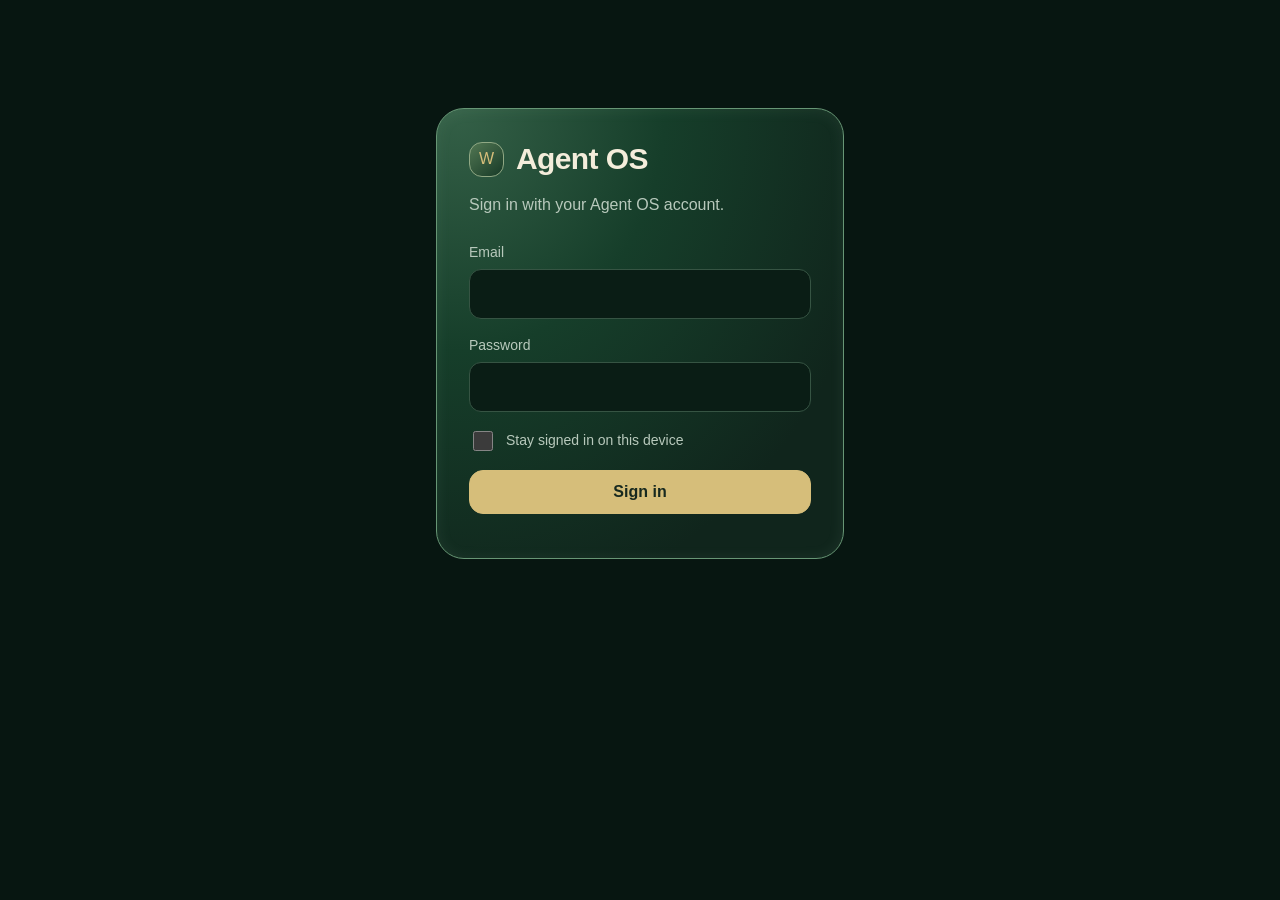
==== index.html @ cae7a278 "Publish approved iPhone layout and visible ChatGPT selection" ====
<!doctype html>
<html lang="en">
<head>
<meta charset="utf-8">
<meta name="viewport" content="width=device-width,initial-scale=1,viewport-fit=cover">
<meta name="theme-color" content="#071611">
<meta name="color-scheme" content="dark">
<meta name="referrer" content="no-referrer">
<meta http-equiv="Content-Security-Policy" content="default-src 'none'; script-src 'self' 'unsafe-inline'; style-src 'unsafe-inline'; img-src 'self' data:; connect-src https://fchitebejupdcpdartrk.supabase.co wss://fchitebejupdcpdartrk.supabase.co; manifest-src 'self'; worker-src 'self'; base-uri 'none'; form-action 'none';">
<meta name="apple-mobile-web-app-capable" content="yes">
<meta name="apple-mobile-web-app-status-bar-style" content="black-translucent">
<meta name="apple-mobile-web-app-title" content="Agent OS">
<link rel="icon" type="image/png" href="icons/favicon.png">
<link rel="apple-touch-icon" href="icons/apple-touch-icon.png">
<link rel="manifest" href="manifest.webmanifest">
<title>Agent OS</title>
<style>
/* Forest Studio (docs/design in the agent-os repo). Base styles come from the approved prototype. */

:root{--bg:#071611;--surface:#10251c;--raised:#173326;--text:#f4eddb;--muted:#b8c9bc;--accent:#d6be7a;--line:#365443;--cream:#f4eddb;--ink:#17291f;--radius:28px;font:16px/1.5 -apple-system,BlinkMacSystemFont,'Segoe UI',sans-serif;color-scheme:dark}*{box-sizing:border-box}body{margin:0;background:var(--bg);color:var(--text)}button,input,textarea,select{font:inherit}button,a{touch-action:manipulation}button{cursor:pointer;color:inherit;background:transparent;border:1px solid var(--line);border-radius:14px;min-height:44px;padding:9px 15px;display:inline-flex;align-items:center;justify-content:center;gap:8px}button:hover{background:#244335}button:disabled{opacity:.55;cursor:default}button:focus-visible,a:focus-visible,input:focus-visible,textarea:focus-visible,select:focus-visible{outline:3px solid var(--accent);outline-offset:3px}input,textarea,select{color:inherit;background:#0a1d15;border:1px solid var(--line);border-radius:12px;padding:12px;min-height:44px;width:100%}textarea{resize:vertical}h1,h2,h3,p{margin:0}h1{font-size:30px;line-height:1.2;letter-spacing:-.6px}h2{font-size:20px;line-height:1.3;letter-spacing:-.2px}h3{font-size:16px}small,.small{font-size:13px}p{line-height:1.55}.muted{color:var(--muted)}.label{font-size:12px;text-transform:uppercase;letter-spacing:1.2px;color:var(--muted)}.icon{width:20px;height:20px;fill:none;stroke:currentColor;stroke-width:1.7;stroke-linecap:round;stroke-linejoin:round;flex:none}.primary{background:var(--accent);color:var(--ink);border-color:var(--accent);font-weight:600}.primary:hover{background:#e3ce98}.secondary{background:#153426}.ghost{border-color:transparent}.circle{border-radius:50%;width:44px;padding:0;flex:none}.row{display:flex;align-items:center;gap:12px}.between{justify-content:space-between}.wrap{flex-wrap:wrap}.stack{display:grid;gap:16px}.badge{display:inline-flex;align-items:center;gap:6px;font-size:12px;border:1px solid var(--line);border-radius:99px;padding:3px 9px;white-space:nowrap}.badge.attention{color:#f2cd85}.dot{width:7px;height:7px;border-radius:50%;background:var(--accent)}.app{display:grid;grid-template-columns:210px 1fr;min-height:100vh}.sidebar{position:sticky;top:0;height:100vh;border-right:1px solid var(--line);padding:28px 20px;display:flex;flex-direction:column;gap:32px}.brand{font-size:20px;font-weight:650}.brand-mark{background:linear-gradient(140deg,#527753,#173a27);border:1px solid #90a884;border-radius:13px;width:35px;height:35px;display:grid;place-items:center;color:var(--accent)}.nav{display:grid;gap:5px}.nav a{display:flex;gap:12px;align-items:center;min-height:46px;border-radius:14px;padding:10px 14px;color:var(--muted);text-decoration:none;font-size:14px}.nav a:hover,.nav a.active{background:#244335;color:var(--text)}.sidebar-foot{margin-top:auto}.avatar{width:36px;height:36px;border-radius:50%;display:grid;place-items:center;background:#244335}.workspace{min-width:0;padding:24px 32px 40px;max-width:1600px;width:100%;margin:auto}.topbar{display:flex;align-items:center;justify-content:space-between;gap:16px;margin-bottom:24px}.search-button{justify-content:flex-start;max-width:380px;width:100%;color:var(--muted);font-size:14px}.top-actions{display:flex;gap:8px}.preview{border-radius:12px;background:#162c20;border:1px solid var(--line);padding:10px 14px;display:flex;align-items:center;justify-content:space-between;gap:12px;font-size:13px;margin-bottom:24px}.page-heading{margin-bottom:24px;display:flex;justify-content:space-between;align-items:flex-start;gap:16px}.home-grid{display:grid;grid-template-columns:minmax(0,1.6fr) minmax(310px,1fr);gap:24px}.panel{background:var(--surface);border:1px solid var(--line);border-radius:var(--radius);padding:24px;min-width:0}.elliot{background:radial-gradient(ellipse at 5% 0%,#346047 0%,#163e2a 38%,#10251c 80%);border-color:#679675;box-shadow:inset 0 1px 15px #a7d8b517}.orb{width:44px;height:44px;border-radius:50%;background:radial-gradient(circle at 32% 22%,#c3d4a6,#47735a 28%,#132b21 66%);border:1px solid #a7be8a;box-shadow:0 0 16px #98c7a124;display:grid;place-items:center;flex:none}.orb:after{content:'';background:var(--accent);width:6px;height:6px;border-radius:50%}.conversation{height:320px;overflow:auto;display:flex;flex-direction:column;gap:16px;padding:24px 0;scrollbar-width:thin;overscroll-behavior:contain}.message{max-width:92%;padding:14px 16px;background:#0e261b;border:1px solid #365443;border-radius:18px;white-space:pre-wrap;overflow-wrap:anywhere;font-size:15px}.message.user{align-self:flex-end;background:#274735}.message-footer{display:flex;flex-wrap:wrap;gap:6px;margin-top:10px}.source{min-height:30px;padding:4px 8px;font-size:12px;border-radius:8px}.composer{border:1px solid #66866c;border-radius:21px;background:#0c2018;padding:12px;display:grid;gap:10px}.composer textarea{background:transparent;border:0;padding:2px 0;min-height:50px;max-height:160px;font-size:16px}.composer-controls{display:flex;justify-content:space-between;align-items:center;gap:8px}.composer-controls .row{gap:6px}.chip{min-height:34px;font-size:12px;padding:4px 8px;border-radius:99px}.thread-select{width:auto;max-width:180px;padding:6px 9px;min-height:36px;font-size:13px}.cream{background:var(--cream);color:var(--ink);border-color:#e5d7b7}.cream .muted,.cream .label{color:#465848}.cream button{border-color:#b6bea6}.cream button:hover{background:#e5e6d4}.cream .primary{color:var(--cream);background:#173c29;border-color:#173c29}.cream .primary:hover{background:#245339}.cream .badge{border-color:#b6bea6}.approval-item{padding-top:18px;margin-top:16px;border-top:1px solid #cbd0bb}.scope{display:grid;grid-template-columns:80px 1fr;gap:7px;font-size:13px;margin:12px 0 16px}.briefing{padding:18px 0}.briefing p{margin-top:8px}.open-list{margin-top:16px}.list-row{padding:16px 0;border-bottom:1px solid var(--line);display:flex;align-items:center;justify-content:space-between;gap:12px}.list-row:last-child{border-bottom:0}.list-row p{font-size:13px;color:var(--muted);margin-top:4px}.widget-head{display:flex;justify-content:space-between;align-items:center;gap:12px}.widget-actions{display:flex;gap:4px}.widget-actions button{min-height:32px;width:32px;padding:0;font-size:18px}.widget{margin-bottom:20px}.progress{height:8px;border-radius:8px;background:#254636;overflow:hidden;margin:12px 0}.progress span{display:block;background:#99c4a0;height:100%;width:30%}.task-grid{display:grid;gap:16px}.task{padding:20px;border:1px solid var(--line);border-radius:20px;background:var(--surface)}.timeline{display:flex;gap:8px;margin:16px 0;flex-wrap:wrap}.stage{font-size:12px;border:1px solid var(--line);padding:5px 9px;border-radius:99px;color:var(--muted)}.stage.done{background:#30513b;color:var(--text)}.stage.current{border-color:var(--accent);color:var(--accent)}.tabs{display:flex;gap:8px;margin:16px 0;flex-wrap:wrap}.tabs button.active{background:#30513b}.note-grid{display:grid;grid-template-columns:repeat(auto-fit,minmax(250px,1fr));gap:16px}.note{padding:20px;background:var(--surface);border:1px solid var(--line);border-radius:18px}.note p{margin:12px 0}.mobile-nav{display:none}.toast{position:fixed;bottom:26px;left:50%;transform:translateX(-50%);z-index:50;background:var(--cream);color:var(--ink);border:1px solid #d0bf93;border-radius:15px;padding:14px 20px;max-width:min(90vw,650px);box-shadow:0 10px 30px #0005;font-size:14px}dialog{border:1px solid var(--line);border-radius:24px;background:var(--surface);color:var(--text);width:min(680px,calc(100vw - 32px));max-height:85dvh;padding:24px;overscroll-behavior:contain}dialog::backdrop{background:#020c08b5;backdrop-filter:blur(5px)}dialog h2{margin-bottom:16px}dialog p{margin:12px 0}dialog pre{white-space:pre-wrap;overflow-wrap:anywhere;background:#0a1d15;padding:16px;border-radius:12px;font:14px/1.6 inherit}dialog .dialog-top{display:flex;align-items:center;justify-content:space-between;gap:12px}dialog .dialog-top h2{margin:0}.dialog-content{margin-top:20px}.dialog-content label{display:grid;gap:8px;margin-bottom:16px}.dialog-content label.check{display:flex;align-items:center}.check input{width:20px;min-height:20px;accent-color:var(--accent)}.section-intro{max-width:700px;margin-bottom:24px}.empty{padding:20px 0;color:var(--muted)}.focus-mode .sidebar,.focus-mode .topbar,.focus-mode .preview,.focus-mode .support-column,.focus-mode .project-widget,.focus-mode .briefing-widget{display:none}.focus-mode .app{grid-template-columns:1fr}.focus-mode .home-grid{grid-template-columns:1fr}.focus-mode .workspace{max-width:1000px}.focus-mode .conversation{height:55dvh}.flat .elliot{background:var(--surface);box-shadow:none}.flat .orb,.flat .brand-mark{background:#294633;box-shadow:none}.flat dialog::backdrop{backdrop-filter:none}.sr-only{position:absolute;width:1px;height:1px;padding:0;margin:-1px;overflow:hidden;clip:rect(0,0,0,0);white-space:nowrap;border:0}[hidden]{display:none!important}.notice{padding:12px 16px;border:1px solid #86733e;border-radius:14px;color:#ecd497;background:#332b14;margin-bottom:20px}.dragging{opacity:.5}.micro{font-size:12px;color:var(--muted);margin-top:10px}kbd{font-size:12px;border:1px solid var(--line);border-radius:5px;padding:2px 5px}.inline-link{color:var(--accent)}
@media(min-width:1000px){.panel{transition:border-color .15s}.panel:hover{border-color:#63836b}}@media(max-width:1050px){.app{grid-template-columns:175px 1fr}.workspace{padding:24px}.home-grid{grid-template-columns:1fr}.support-column{display:grid;grid-template-columns:1fr 1fr;gap:20px}.support-column .widget{margin:0}.support-column .approval-widget{grid-column:1/-1}.conversation{height:300px}}@media(max-width:700px){.app{display:block}.sidebar{display:none}.workspace{padding:18px 16px calc(104px + env(safe-area-inset-bottom))}.topbar{margin-bottom:16px}.top-actions .pause-label{display:none}.preview{font-size:12px;align-items:flex-start}.preview button{min-height:32px;padding:3px 8px;white-space:nowrap;font-size:12px}.page-heading{margin-bottom:18px}h1{font-size:25px}.page-heading .muted{font-size:13px}.panel{padding:18px;border-radius:24px}.home-grid{gap:16px}.support-column{display:block}.support-column .widget{margin-bottom:16px}.conversation{height:270px}.message{font-size:14px}.mobile-nav{position:fixed;z-index:20;bottom:0;left:0;right:0;background:#071611ed;backdrop-filter:blur(12px);display:flex;justify-content:space-around;border-top:1px solid var(--line);padding:8px 6px calc(8px + env(safe-area-inset-bottom))}.mobile-nav a{color:var(--muted);text-decoration:none;display:flex;flex-direction:column;align-items:center;justify-content:center;gap:3px;font-size:11px;min-height:48px;min-width:58px;border-radius:14px}.mobile-nav a.active{color:var(--accent);background:#203c2b}.toast{bottom:calc(88px + env(safe-area-inset-bottom))}.thread-select{max-width:125px}.focus-mode .mobile-nav{display:none}.focus-mode .workspace{padding-bottom:24px}.focus-mode .conversation{height:50dvh}.widget-head h2{font-size:18px}.topbar .search-button span{font-size:13px}.search-button kbd{display:none}}
@media(prefers-reduced-motion:reduce){*{scroll-behavior:auto!important;transition:none!important;animation:none!important}}

/* Additions for live data */
.signin{max-width:440px;margin:12vh auto 0;padding:0 16px}
.signin .panel{padding:32px}
.signin label{display:grid;gap:6px;margin-bottom:16px}.signin label span{color:var(--muted);font-size:14px}
.signin .check{display:flex;align-items:center;gap:10px;color:var(--muted);font-size:14px}.signin .check input{width:20px;min-height:20px;accent-color:var(--accent)}
.err{color:#f0b3a1}
.nav a .count,.mobile-nav a .count{margin-left:auto;background:var(--accent);color:var(--ink);border-radius:99px;font-size:11px;font-weight:700;padding:1px 7px;line-height:1.5}
.mobile-nav a{position:relative}.mobile-nav a .count{position:absolute;top:2px;right:8px;margin:0}
.badge.ok{color:#a9d8b2}.badge.danger{color:#f0b3a1}.badge.ok .dot{background:#9fd3a9}.badge.danger .dot{background:#e7a38f}
.timeline{list-style:none;padding:0}.stage.failed{border-color:#e7a38f;color:#f0b3a1}
.message.pending{border-style:dashed}.message.pending p{margin-top:4px;color:var(--muted)}.message.failed{border-color:#86523f}
.review-answer{max-width:none;margin-top:12px}
.trust{margin-top:12px;line-height:1.6}
.obs-link{color:inherit;text-decoration:underline;text-underline-offset:2px;overflow-wrap:anywhere}
.bot.inactive{opacity:.6}.bot .thread-select{flex:1 1 180px;min-width:0;max-width:100%}.note-suggestion pre{white-space:pre-wrap}
.state-returned{color:#a9d8b2}.state-blocked,.state-failed,.state-stale{color:#f0b3a1}.state-running{color:var(--accent)}
.stat{font-size:30px;font-weight:600;line-height:1.2;margin:8px 0 4px}
.note h2{font-size:18px}.note .list-row:first-of-type{padding-top:8px}
.control-grid{grid-template-columns:repeat(auto-fit,minmax(300px,1fr))}
.scope dd{margin:0;white-space:pre-wrap;overflow-wrap:anywhere}.scope dt{opacity:.8}
.cream .scope dt{color:#465848;opacity:1}.cream details summary{min-height:44px;display:flex;align-items:center;cursor:pointer;font-size:14px}
.approval-item:first-child{border-top:0;margin-top:8px;padding-top:4px}
.form-pair{gap:12px;align-items:flex-start}.form-pair label{flex:1 1 160px}
dialog h3{margin:20px 0 8px}dialog details{margin:8px 0}dialog form label{display:grid;gap:6px;margin-bottom:16px}dialog form label span{color:var(--muted);font-size:14px}
.notice.row{padding:8px 8px 8px 16px}
.composer .micro{margin-top:0}
.focus-mode .support-column{display:none}
.widget[draggable=true]{cursor:default}
dialog pre{font-family:inherit}
#pause-button,.brand{white-space:nowrap}
.note-grid{align-items:start}
.elliot{display:flex;flex-direction:column;align-self:start}
.elliot .conversation{height:max(320px,calc(100dvh - 400px))}
.focus-mode .elliot .conversation{height:calc(100dvh - 330px)}
.elliot-head>.row{min-width:0}.elliot-head{flex-wrap:nowrap;align-items:flex-start}
/* Home board */
@keyframes rise{from{opacity:0;transform:translateY(14px)}to{opacity:1;transform:none}}
@keyframes ringIn{from{stroke-dashoffset:var(--full)}}
@keyframes breathe{0%,100%{box-shadow:0 0 14px #98c7a130,0 0 0 0 #9fd3a944}50%{box-shadow:0 0 30px #98c7a160,0 0 0 10px #9fd3a900}}
@keyframes spin{to{transform:rotate(360deg)}}
@keyframes pulse{0%{box-shadow:0 0 0 0 currentColor}70%{box-shadow:0 0 0 7px transparent}100%{box-shadow:0 0 0 0 transparent}}
.enter .rise{animation:rise .55s cubic-bezier(.2,.8,.2,1) both;animation-delay:calc(min(var(--i,0),14) * 45ms)}
.enter .ring-fill{animation:ringIn 1.1s cubic-bezier(.2,.8,.2,1) both .15s}
.ring-fill{transition:stroke-dashoffset .6s}
.dot.pulse{color:#f2cd8566;animation:pulse 1.8s infinite}.badge.ok .dot.pulse{color:#9fd3a955}
.button-link{color:var(--accent);text-decoration:none;font-size:14px;display:inline-flex;align-items:center;min-height:44px}.button-link:hover{text-decoration:underline}
.hero{display:grid;grid-template-columns:1fr auto;gap:28px;align-items:center;padding:28px 32px;margin-bottom:20px;position:relative;overflow:hidden}
.hero:before{content:'';position:absolute;inset:-40% -10% auto auto;width:420px;height:420px;border-radius:50%;background:radial-gradient(circle,#d6be7a1c,transparent 65%);pointer-events:none}
.hero-main{display:grid;grid-template-columns:minmax(0,1fr);gap:14px;min-width:0}.hero-top{gap:16px}.hero h1{font-size:32px}
.hero-orb{width:58px;height:58px;position:relative}.hero-orb.live{animation:breathe 4s ease-in-out infinite}
.hero-orb.busy:before{content:'';position:absolute;inset:-6px;border-radius:50%;border:2px solid transparent;border-top-color:var(--accent);border-right-color:#d6be7a55;animation:spin 1.4s linear infinite}
.hero-orb.sleep{filter:saturate(.4) brightness(.8)}
.hero-line{font-size:18px;color:var(--text);max-width:640px}
.quick-ask{display:flex;flex-wrap:wrap;align-items:center;gap:8px;background:#0b1f17cc;border:1px solid #66866c;border-radius:20px;padding:6px 6px 6px 16px;max-width:720px;transition:border-color .2s,box-shadow .2s}
.quick-ask:focus-within{border-color:var(--accent);box-shadow:0 0 0 4px #d6be7a22}
.quick-ask>.icon{color:var(--muted)}.quick-ask input{border:0;background:transparent;min-width:0;flex:1 1 120px;padding:10px 4px;outline:none}
.quick-ask input:focus-visible{outline:none}.quick-ask .thread-select{max-width:130px;background:#10251c}
.model-choice{display:grid;gap:4px;min-width:0}.model-choice select{width:100%;max-width:none;min-height:44px}
.quick-ask .model-choice{flex:1 1 120px;max-width:160px}
.elliot-model{display:grid;grid-template-columns:minmax(0,1fr);gap:8px;margin:16px 0}
.elliot-model .model-choice{max-width:320px}.elliot-model p{margin:0}
.hero-links{gap:16px}.hero-links .micro{margin:0}
.hero-gauge{display:grid;justify-items:center;gap:6px;text-align:center}
.gauge-ring{position:relative;width:118px;height:118px}.gauge-text{position:absolute;inset:0;display:grid;place-content:center;line-height:1.1}
.gauge-text strong{font-size:30px;font-weight:650}.gauge-text span{font-size:12px;color:var(--muted)}
.tiles{display:grid;grid-template-columns:repeat(4,1fr);gap:14px;margin-bottom:24px}
.tile{position:relative;display:grid;grid-template-columns:auto 1fr;grid-template-rows:auto auto;column-gap:14px;justify-items:start;align-items:center;text-align:left;
 padding:16px 18px;border-radius:20px;background:var(--surface);min-height:84px;overflow:hidden;transition:transform .18s,border-color .18s,background .18s}
.tile:hover{transform:translateY(-2px);background:var(--surface);border-color:#63836b}.tile:active{transform:translateY(0) scale(.98)}
.tile-icon{grid-row:1/3;width:40px;height:40px;border-radius:12px;display:grid;place-items:center;background:#1b3a2b;color:var(--muted)}
.tile-num{font-size:28px;font-weight:650;line-height:1.1;font-variant-numeric:tabular-nums}.tile-label{font-size:13px;color:var(--muted)}
.tile.hot{border-color:#8a7440;background:linear-gradient(135deg,#2c2a16,#10251c 70%)}.tile.hot .tile-icon{background:var(--accent);color:var(--ink)}
.glow{--mx:50%;--my:-200px}
.glow:after{content:'';position:absolute;inset:0;border-radius:inherit;pointer-events:none;opacity:0;transition:opacity .25s;
 background:radial-gradient(260px circle at var(--mx) var(--my),#d6be7a17,transparent 70%)}
.glow:hover:after{opacity:1}
.board{display:grid;gap:20px;align-content:start;min-width:0}
.board-head{margin-top:4px}.board-head h2{font-size:22px}
.filter-bar{display:flex;gap:6px;flex-wrap:wrap}
.chip.filter{gap:8px;padding:4px 12px;min-height:36px;font-size:13px;color:var(--muted)}
.chip.filter.active{background:var(--accent);color:var(--ink);border-color:var(--accent);font-weight:600}
.chip-count{font-size:11px;background:#ffffff14;border-radius:99px;padding:0 7px}.chip.filter.active .chip-count{background:#17291f22}
.project-grid{display:grid;grid-template-columns:repeat(auto-fill,minmax(300px,1fr));gap:16px;align-items:start}
.project-card{position:relative;padding:20px;border-radius:22px;background:linear-gradient(180deg,color-mix(in srgb,var(--hue) 9%,var(--surface)),var(--surface) 120px);
 border:1px solid var(--line);border-top:3px solid var(--hue);transition:transform .18s,border-color .18s,box-shadow .18s;display:grid;gap:14px}
.project-card:hover{box-shadow:0 14px 34px #0006;border-color:color-mix(in srgb,var(--hue) 45%,var(--line));border-top-color:var(--hue)}
.pc-head{display:flex;align-items:center;gap:14px}.pc-title{flex:1;min-width:0}.pc-title h2{font-size:19px}.pc-title p{margin-top:2px}
.pc-ring{position:relative;width:52px;height:52px;flex:none}.pc-pct{position:absolute;inset:0;display:grid;place-items:center;font-size:12px;font-weight:600}
.lane-bar{display:flex;gap:3px;height:8px;border-radius:8px;overflow:hidden}.lane-bar.empty-bar{background:#254636}
.seg{min-width:8px;border-radius:3px}
.lane-needs{--lane:#e7c46f}.lane-review{--lane:#f4eddb}.lane-running{--lane:#9fd3a9}.lane-bot{--lane:#8fb4e3}.lane-queued{--lane:#4f6f5c}
.seg{background:var(--lane)}.seg.lane-running{animation:pulse 1.8s infinite;color:#9fd3a955}
.board-list{display:grid;gap:4px}
.board-row{display:flex;align-items:flex-start;gap:12px;justify-content:flex-start;text-align:left;border:1px solid transparent;border-radius:14px;padding:9px 10px;width:100%;min-height:52px}
.board-row:hover{background:#ffffff08;border-color:var(--line)}
.lane-dot{width:9px;height:9px;border-radius:50%;background:var(--lane);margin-top:7px;flex:none}
.board-row.lane-running .lane-dot{animation:pulse 1.8s infinite;color:#9fd3a955}
.board-text{display:grid;min-width:0}.board-title{font-size:14px;overflow:hidden;text-overflow:ellipsis;white-space:nowrap}
.board-meta{font-size:12px;color:var(--muted);overflow:hidden;text-overflow:ellipsis;white-space:nowrap}
.pc-foot{display:flex;justify-content:space-between;align-items:center;gap:8px;flex-wrap:wrap}.pc-foot .row{gap:2px}
.small-btn{min-height:36px;padding:4px 10px;font-size:13px;border-radius:12px}.small-btn .icon{width:16px;height:16px}
.pc-empty{padding:4px 0}
.quiet{display:flex;flex-wrap:wrap;gap:8px;align-items:center}.quiet .chip{gap:8px;padding:4px 12px}
.hue-dot{width:8px;height:8px;border-radius:50%;background:var(--hue)}
.tag-chip{display:inline-flex;align-items:center;gap:6px;padding:2px 10px;border-radius:99px;border:1px solid #ffffff1f;background:#ffffff0a;color:inherit;font:inherit;font-size:12px;min-height:24px}
button.tag-chip{cursor:pointer}.msg-tag{margin-bottom:6px}
.thread-filters{display:flex;gap:6px;overflow-x:auto;padding:2px 0 10px;scrollbar-width:none}.thread-filters .chip{flex:none}
.tiles.big-actions{grid-template-columns:repeat(3,1fr)}.big-actions .tile{min-height:96px}.big-actions .tile-num{font-size:30px}
.scope.essentials{margin:10px 0}
.brain input[type=search]{width:100%;margin-bottom:12px}
.brain-tree{display:grid;gap:2px}.folder summary{display:flex;align-items:center;gap:10px;min-height:44px;cursor:pointer;list-style:none}
.folder summary::-webkit-details-marker{display:none}.folder-name{flex:1;font-weight:600}.folder-body{padding-left:18px;border-left:1px solid #ffffff14;margin-left:9px}
.note-link{display:flex;align-items:center;gap:10px;min-height:44px;color:inherit;text-decoration:none;overflow-wrap:anywhere}.note-link:hover{color:var(--accent)}
.lineup{padding:20px 22px}
.lineup-row{display:flex;gap:6px;overflow-x:auto;padding:14px 2px 4px;scrollbar-width:thin;scroll-snap-type:x proximity}
.lineup-bot{flex-direction:column;border:0;border-radius:16px;padding:8px 6px;min-width:84px;max-width:84px;gap:6px;scroll-snap-align:start;transition:transform .18s,background .18s}
.lineup-bot:hover{transform:translateY(-3px);background:#ffffff0a}
.lineup-name{font-size:13px;font-weight:600}.lineup-role{font-size:11px;color:var(--muted);line-height:1.25;max-height:2.5em;overflow:hidden;text-align:center;display:-webkit-box;-webkit-line-clamp:2;-webkit-box-orient:vertical}
.avatar-ring{--s:52px;position:relative;width:var(--s);height:var(--s);border-radius:50%;padding:3px;flex:none;background:#2a4636;display:inline-block}
.avatar-ring.busy{background:conic-gradient(var(--accent) var(--p),#2a4636 0)}
.bot-face{width:100%;height:100%;border-radius:50%;display:grid;place-items:center;font-size:calc(var(--s) * .3);font-weight:650;color:var(--text);border:2px solid var(--bg)}
.bot-count{position:absolute;right:-3px;top:-3px;min-width:20px;height:20px;border-radius:10px;background:var(--accent);color:var(--ink);font-size:11px;font-weight:700;display:grid;place-items:center;padding:0 5px;border:2px solid var(--bg)}
.feed{list-style:none;margin:12px 0 0;padding:0;position:relative}
.feed:before{content:'';position:absolute;left:5px;top:10px;bottom:10px;width:2px;background:var(--line)}
.feed-item{display:flex;gap:12px;align-items:flex-start;padding:8px 0;position:relative}
.feed-dot{width:12px;height:12px;border-radius:50%;background:var(--surface);border:2px solid #6f8f78;margin-top:5px;flex:none;z-index:1}
.feed-done .feed-dot,.feed-run .feed-dot{border-color:#9fd3a9;background:#2f5a3e}.feed-fail .feed-dot{border-color:#e7a38f}.feed-note .feed-dot{border-color:var(--accent)}
.feed-running .feed-dot{border-color:#9fd3a9;animation:pulse 1.8s infinite;color:#9fd3a955}
.feed-body{flex:1;min-width:0}.feed-body p{font-size:13px;overflow-wrap:anywhere}.feed-body .micro{margin-top:2px}
.up-next{list-style:none;padding:0;margin:12px 0 0;display:grid;gap:10px}
.up-next li{display:flex;align-items:center;gap:12px}.up-next li>div{flex:1;min-width:0}
.when{font-size:12px;color:var(--accent);white-space:nowrap}.small-orb{width:36px;height:36px}
.routines-off{margin-top:12px}.routines-off summary{cursor:pointer;font-size:13px;color:var(--muted);min-height:36px;display:flex;align-items:center}
.routine.off strong{color:var(--muted)}
.switch{position:relative;width:52px;min-width:52px;height:30px;min-height:30px;border-radius:99px;padding:0;background:#254636;border-color:#3e604c;transition:background .2s}
.switch .knob{position:absolute;left:3px;top:3px;width:22px;height:22px;border-radius:50%;background:var(--muted);transition:transform .22s cubic-bezier(.3,1.4,.5,1),background .2s}
.switch.on{background:var(--accent);border-color:var(--accent)}.switch.on .knob{transform:translateX(22px);background:var(--ink)}
.switch:hover{background:#2e5440}.switch.on:hover{background:#e3ce98}
.routines-panel{margin-top:24px}
.day-picker{display:flex;gap:4px;flex-wrap:wrap;margin-top:8px}.day-picker .day{display:block;margin:0}
.day input{position:absolute;opacity:0;width:1px;height:1px}.day span{display:grid;place-items:center;min-width:44px;min-height:40px;border:1px solid var(--line);border-radius:12px;font-size:13px;cursor:pointer}
.day input:checked+span{background:var(--accent);color:var(--ink);border-color:var(--accent);font-weight:600}.day input:focus-visible+span{outline:3px solid var(--accent);outline-offset:2px}
.summary-table{width:100%;border-collapse:collapse;font-size:13px}.summary-table th,.summary-table td{text-align:left;padding:6px 8px;border-bottom:1px solid var(--line)}.summary-table th{color:var(--muted);font-weight:500}
.chat-page .elliot .conversation{height:max(360px,calc(100dvh - 330px))}
.flat .tile.hot{background:var(--surface)}.flat .hero:before,.flat .glow:after{display:none}.flat .project-card{background:var(--surface)}
@media(max-width:1050px){.tiles{grid-template-columns:repeat(2,1fr)}.tiles.big-actions{grid-template-columns:repeat(3,1fr)}}
@media(min-width:701px) and (max-width:1100px){.hero{grid-template-columns:minmax(0,1fr)}}
@media(max-width:700px){.hero{grid-template-columns:1fr;padding:20px;gap:18px}.hero h1{font-size:25px}.hero-orb{width:46px;height:46px}.hero-line{font-size:16px}
 .hero-gauge{grid-template-columns:auto 1fr;justify-items:start;text-align:left;column-gap:14px;align-items:center}.hero-gauge .gauge-ring{grid-row:1/3;width:84px;height:84px}
 .hero-gauge .ring{width:84px;height:84px}.gauge-text strong{font-size:22px}
 .quick-ask{flex-wrap:wrap;padding:6px 6px 6px 14px}.quick-ask input{flex:1 1 60%}.quick-ask .thread-select{max-width:none;flex:1}
 .tiles{gap:10px;margin-bottom:18px}.tile{padding:12px;min-height:72px;column-gap:10px}.tile-icon{width:34px;height:34px}.tile-num{font-size:23px}.tile-label{font-size:12px}
 /* The phone's three action tiles are narrow: keep the words inside them. */
 .big-actions .tile{grid-template-columns:1fr;align-content:start;row-gap:6px}.big-actions .tile-icon{grid-row:auto}
 .big-actions .tile-num{font-size:23px}.big-actions .tile[data-tile=ask] .tile-num{font-size:19px}
 .project-grid{grid-template-columns:1fr}.board-head{gap:10px}.lineup{padding:16px}.hero-links .micro{display:none}}
/* Forest plus glow */
.hold{position:relative;overflow:hidden;-webkit-user-select:none;user-select:none;-webkit-touch-callout:none}.hold-label{position:relative}
.hold-fill{position:absolute;inset:0;transform-origin:left;transform:scaleX(0);background:#ffffff40;pointer-events:none}
.hold.holding .hold-fill{transform:scaleX(1);transition:transform var(--hold,650ms) linear}.hold.holding{transform:scale(.97)}
.burst{position:fixed;border-radius:50%;pointer-events:none;z-index:60;box-shadow:0 0 6px currentColor}
@keyframes drift1{0%,100%{transform:translate(0,0) scale(1)}50%{transform:translate(-60px,30px) scale(1.15)}}
@keyframes drift2{0%,100%{transform:translate(0,0) scale(1)}50%{transform:translate(50px,-25px) scale(.9)}}
@keyframes float{0%,100%{transform:translateY(0)}50%{transform:translateY(-4px)}}
@keyframes tickOn{from{stroke:#ffffff14}}
.hero{background:linear-gradient(150deg,#1d4a35 0%,#0f2a1f 55%,#0b1d16 100%);border-color:#4f7c60;box-shadow:0 20px 60px #00000070,inset 0 1px 0 #ffffff14}
.hero:before{display:none}.hero>*:not(.blob){position:relative;z-index:1}
.blob{position:absolute;border-radius:50%;filter:blur(50px);pointer-events:none;opacity:.55}
.blob.b1{width:340px;height:340px;right:-60px;top:-120px;background:radial-gradient(circle,#d6be7a,#d6be7a00 70%);animation:drift1 16s ease-in-out infinite}
.blob.b2{width:300px;height:300px;left:30%;bottom:-170px;background:radial-gradient(circle,#4fb39a,#4fb39a00 70%);animation:drift2 19s ease-in-out infinite}
.gauge-ring{width:150px;height:150px}.gauge-text{gap:6px;justify-items:center}.gauge-text span{font-size:11px;letter-spacing:.4px}
.dial .tick{stroke:#ffffff1c}.dial .tick.on{stroke:var(--accent);filter:drop-shadow(0 0 3px #d6be7a88)}.dial .tick.on.full{stroke:#e7a38f}
.enter .dial .tick.on{animation:tickOn .4s both;animation-delay:var(--d)}
.dot-num{display:inline-flex;line-height:0}.dots .lit{filter:drop-shadow(0 0 2px #d6be7a99)}
.tile{background:linear-gradient(160deg,#173326cc,#0e221acc);backdrop-filter:blur(10px);box-shadow:inset 0 1px 0 #ffffff0d}
.tile.hot{background:linear-gradient(150deg,#5a4a1d,#2a2614 55%,#10251c);border-color:#a88d4b;box-shadow:0 10px 30px #d6be7a1f,inset 0 1px 0 #ffffff1a}
.project-card{overflow:hidden;background:linear-gradient(165deg,color-mix(in srgb,var(--hue) 22%,#10251c) 0%,#10251c 55%);border:1px solid color-mix(in srgb,var(--hue) 30%,var(--line));border-top-width:1px;
 box-shadow:inset 0 1px 0 #ffffff12}
.project-card:before{content:'';position:absolute;width:220px;height:220px;right:-70px;top:-90px;border-radius:50%;background:radial-gradient(circle,color-mix(in srgb,var(--hue) 55%,transparent),transparent 70%);filter:blur(30px);opacity:.6;pointer-events:none}
.project-card>*{position:relative}
.project-card:hover{box-shadow:0 18px 40px #0007,0 0 0 1px color-mix(in srgb,var(--hue) 40%,transparent),inset 0 1px 0 #ffffff12}
.pc-emoji{font-size:22px;line-height:1}
.lineup{background:linear-gradient(160deg,#162f24,#0e211a);overflow:hidden}
.avatar-ring{background:hsl(var(--bh) 30% 30%);box-shadow:0 0 18px hsl(var(--bh) 60% 50% / .25)}
.avatar-ring.busy{background:conic-gradient(hsl(var(--bh) 70% 65%) var(--p),hsl(var(--bh) 25% 25%) 0);box-shadow:0 0 22px hsl(var(--bh) 70% 55% / .45)}
.bot-face{background:radial-gradient(circle at 35% 25%,hsl(var(--bh) 45% 42%),hsl(var(--bh) 40% 18%) 75%)}
.lineup-bot .avatar-ring{animation:float 5s ease-in-out infinite}.lineup-bot:nth-child(3n+2) .avatar-ring{animation-delay:-1.6s}.lineup-bot:nth-child(3n) .avatar-ring{animation-delay:-3.2s}
.heat-wrap{margin:14px 0 4px}
.heat-grid{display:grid;grid-template-rows:repeat(7,1fr);grid-auto-flow:column;grid-auto-columns:max-content;gap:6px;justify-content:start}
.heat{width:14px;height:14px;border-radius:50%;display:inline-block;background:#ffffff12}
.heat.l1{background:#3f7a58}.heat.l2{background:#7fc8a0;box-shadow:0 0 6px #7fc8a066}.heat.l3{background:var(--accent);box-shadow:0 0 8px #d6be7a88}
.heat.future{background:transparent;border:1px dashed #ffffff18}.heat.today{outline:2px solid var(--text);outline-offset:1px}
.heat-legend{display:flex;justify-content:space-between;align-items:center;gap:8px}.heat-legend .heat{width:9px;height:9px}
.circle-link{display:none}
.flat .blob,.flat .project-card:before{display:none}.flat .tile,.flat .lineup{background:var(--surface);backdrop-filter:none}
@media(max-width:700px){
 .gauge-ring{width:96px;height:96px}.hero-gauge .dial{width:96px;height:96px}.hero-gauge .gauge-ring{width:96px;height:96px}
 .hero-gauge .dot-num svg{width:auto;height:22px}
 .circle-link{display:grid;place-items:center;width:44px;height:44px;border-radius:50%;border:1px solid var(--line);color:var(--text)}
 .mobile-nav{left:12px;right:12px;bottom:calc(10px + env(safe-area-inset-bottom));border:1px solid #ffffff1a;border-radius:28px;background:#0b1d16e6;backdrop-filter:blur(16px);
  padding:6px;box-shadow:0 12px 40px #000a;justify-content:space-between;align-items:center}
 .mobile-nav a{min-width:0;flex:1;font-size:10px}.mobile-nav a span:not(.count){max-width:100%;overflow:hidden;text-overflow:ellipsis;white-space:nowrap}
 .mobile-nav a[href="#chat"]{flex:none;width:58px;height:58px;min-height:58px;border-radius:50%;margin:-22px 4px 0;background:radial-gradient(circle at 35% 25%,#f0dca0,#d6be7a 45%,#9c8442);color:var(--ink);
  box-shadow:0 8px 24px #d6be7a55,0 0 0 4px #0b1d16}
 .mobile-nav a[href="#chat"] span:not(.count){display:none}.mobile-nav a[href="#chat"] .icon{width:24px;height:24px}
 .mobile-nav a[href="#chat"].active{background:radial-gradient(circle at 35% 25%,#fff0c4,#e3ce98 45%,#b39a55);color:var(--ink)}
 .workspace{padding-bottom:calc(120px + env(safe-area-inset-bottom))}.toast{bottom:calc(100px + env(safe-area-inset-bottom))}
}
/* Home widgets: a grid you can rearrange */
@keyframes wiggleA{0%,100%{transform:scale(.985) rotate(-.3deg)}50%{transform:scale(.985) rotate(.3deg)}}
@keyframes wiggleB{0%,100%{transform:scale(.985) rotate(.3deg)}50%{transform:scale(.985) rotate(-.3deg)}}
/* Five tile sizes on a 12-column grid: small a quarter, normal a third, wide two thirds, tall two rows, full width. */
.w-grid{display:grid;grid-template-columns:repeat(12,minmax(0,1fr));gap:20px;grid-auto-flow:row dense;align-items:start}
.w{min-width:0;position:relative;border-radius:24px;grid-column:span 4}.w-small{grid-column:span 3}.w-wide{grid-column:span 8}.w-full{grid-column:1/-1}
.w-tall{grid-row:span 2}.w-tall>.w-body,.w-tall>.w-body>*{min-height:560px}.w-tall>.w-body>*{height:100%}
.w .hero,.w .tiles,.w .widget{margin:0}.w .projects-w{display:grid;gap:16px}
.w-bar{display:flex;align-items:center;gap:8px;padding:6px 6px 10px}
.w-name{font-size:14px;flex:1;min-width:0;overflow:hidden;text-overflow:ellipsis;white-space:nowrap}
.w-grip{width:44px;min-height:40px;padding:0;border-radius:12px;cursor:grab;touch-action:none;background:#d6be7a1f;border-color:#d6be7a55}
.w-grip:active{cursor:grabbing}.grip-dots{width:14px;height:18px;background:radial-gradient(circle,var(--accent) 1.6px,transparent 2px) 0 0/7px 6px}
.w-tools{display:flex;gap:4px}.w-tool{min-height:36px;padding:4px 10px;font-size:12px;border-radius:10px}
.w-grid.editing,body.w-dragging{-webkit-user-select:none;user-select:none}
.w-grid.editing .w{outline:1px dashed #d6be7a66;outline-offset:6px;background:#d6be7a08}
.w-grid.editing .w:nth-child(odd) .w-body{animation:wiggleA .5s ease-in-out infinite}.w-grid.editing .w:nth-child(even) .w-body{animation:wiggleB .5s ease-in-out infinite .1s}
.w-grid.editing .w-body{pointer-events:none;opacity:.8;transform:scale(.985);transform-origin:top center;transition:opacity .2s,transform .2s}
.w-grid.editing .w-body .rise{animation:none}
.w.w-slot{animation:none!important;outline:2px dashed var(--accent);background:#d6be7a10}.w.w-slot>*{visibility:hidden}
.w-ghost{position:fixed;z-index:70;pointer-events:none;margin:0;border-radius:24px;box-shadow:0 30px 70px #000c,0 0 0 1px #d6be7a66;animation:none!important;will-change:transform,left,top;overflow:hidden}
.w-ghost .w-body{opacity:1;transform:none}
.customize-bar{position:sticky;top:8px;z-index:30;display:flex;justify-content:space-between;align-items:center;gap:12px;flex-wrap:wrap;
 padding:12px 12px 12px 18px;margin-bottom:20px;border:1px solid #a88d4b;border-radius:20px;background:#1a2a1ef2;backdrop-filter:blur(14px);box-shadow:0 12px 30px #0008}
.add-w{gap:6px;padding:4px 12px}.add-w .icon{width:14px;height:14px}
.customize-foot{display:flex;justify-content:center;margin-top:20px}
body.editing-home .mobile-nav{opacity:.35;pointer-events:none}
@media(max-width:1050px){.w,.w-small{grid-column:span 6}.w-wide,.w-full{grid-column:1/-1}}
@media(max-width:700px){.w-grid{grid-template-columns:1fr;gap:16px}.w,.w-small,.w-wide,.w-full{grid-column:1/-1}.w-tall{grid-row:auto}.customize-bar{top:4px}.w-tool{padding:4px 8px}
 .w-tall>.w-body,.w-tall>.w-body>*{min-height:70dvh}
 /* A small tile on the phone shows its top part; Show all opens the rest. Still one column. */
 .w-small:not(.w-open)>.w-body{max-height:200px;overflow:hidden;-webkit-mask-image:linear-gradient(180deg,#000 70%,transparent);mask-image:linear-gradient(180deg,#000 70%,transparent)}
 .w-expand{margin:4px auto 0;display:flex}
 .small-btn,.w-tool,.chip.filter,.source{min-height:44px}}
@media(max-width:700px){.elliot .conversation{height:52dvh}.elliot-head .muted{font-size:13px}.composer-controls{flex-wrap:wrap}.thread-select{max-width:none;flex:1}.composer-controls>.row:first-child{flex:1 1 100%;flex-wrap:wrap}.composer-controls .thread-select{min-width:0;flex:1 1 30%}.composer-controls>.row:last-child{margin-left:auto}
 .page-heading{flex-wrap:wrap}.scope{grid-template-columns:1fr}.scope dt{margin-top:6px}}
/* Home features: undo toast, usage rings, quick actions, goals, stuck badges, audit log */
.toast{display:flex;align-items:center;gap:14px}
/* Pending undos stack above the message toast; each stays until it sends or is undone. */
.toast-stack{position:fixed;bottom:26px;left:50%;transform:translateX(-50%);z-index:50;display:flex;flex-direction:column;align-items:center;gap:8px;width:max-content;max-width:min(90vw,650px);pointer-events:none}
/* The message keeps its old width (half the screen) so it covers as little as before; undo rows get more room. */
.toast-stack .toast{position:static;transform:none;pointer-events:auto;max-width:100%}.toast-stack #toast{max-width:min(50vw,650px)}.undos{display:flex;flex-direction:column;gap:8px;align-items:center}
@media(max-width:700px){.toast-stack{bottom:calc(100px + env(safe-area-inset-bottom))}}.toast-undo{pointer-events:auto;background:var(--cream);color:var(--ink);border-color:var(--accent);min-height:44px;padding:8px 20px;font-weight:600;box-shadow:0 8px 24px #0005}
.usage-rings{display:flex;flex-wrap:wrap;justify-content:center;gap:6px 14px;margin:10px 0 12px}.urow{display:flex;align-items:center;gap:8px;font-size:13px}.urow>span{display:grid;line-height:1.2}.urow .micro{margin:0}.urow.off{opacity:.55}
.hero-gauge .usage-rings .ring{width:30px;height:30px}.hero-gauge .usage-rings{grid-column:1/-1;justify-self:stretch}
.quick-grid{display:grid;grid-template-columns:repeat(auto-fill,minmax(140px,1fr));gap:10px;margin-top:14px}
.quick-btn{flex-direction:column;align-items:flex-start;justify-content:flex-start;text-align:left;gap:2px;min-height:68px;padding:12px 14px;border-radius:18px;background:#0e261b}
.quick-btn .micro{margin:0}.quick-btn:active{transform:scale(.97)}.quick-edit{align-items:center;justify-content:center;flex-direction:row;border-style:dashed;background:transparent;color:var(--muted)}
.goal{display:grid;gap:8px;width:100%;text-align:left;justify-content:stretch;margin:12px 0 4px;padding:10px 12px;border-radius:14px;border-color:color-mix(in srgb,var(--hue,#d6be7a) 45%,var(--line));background:color-mix(in srgb,var(--hue,#d6be7a) 8%,transparent)}
.goal-text{display:grid;gap:2px}.goal-text .micro{margin:0}.goal.late .micro{color:#f0b3a1}
.goal-bar{display:block;height:6px;border-radius:6px;background:#254636;overflow:hidden}.goal-bar span{display:block;height:100%;background:var(--hue,#d6be7a);border-radius:6px;transition:width .6s cubic-bezier(.2,.8,.2,1)}
.goal-add{margin:10px 0 0;color:var(--muted)}.milestone .check{display:flex;gap:10px;align-items:center;margin:0}.ms-form{margin-top:12px;gap:8px}.ms-form input[type=text],.ms-form #ms-title{flex:1 1 180px;width:auto}.ms-form input[type=date]{flex:0 1 170px;width:auto}
.stuck-badge{display:inline-block;margin-left:8px;font-size:11px;font-weight:600;color:#f2cd85;border:1px solid #86733e;border-radius:99px;padding:0 7px;box-shadow:0 0 10px #f2cd8540;animation:stuckGlow 2.4s ease-in-out infinite}
@keyframes stuckGlow{50%{box-shadow:0 0 16px #f2cd8580}}
.audit-tools{gap:12px;margin-bottom:16px}.audit-tools input{flex:1 1 220px;width:auto;min-height:40px}
.audit-list{list-style:none;padding:0;margin:0}.audit-row{display:grid;grid-template-columns:110px auto 1fr auto;gap:12px;align-items:center;padding:10px 0;border-bottom:1px solid var(--line);font-size:14px}
.audit-row:last-child{border-bottom:0}.audit-when{color:var(--muted);font-size:12px;font-variant-numeric:tabular-nums}.audit-what{overflow-wrap:anywhere}
.actor-you .badge{color:var(--accent)}.actor-mac-worker .badge{color:#a9d8b2}.actor-clock .badge{color:#9fc3d9}
@media(max-width:700px){.audit-row{grid-template-columns:auto 1fr;row-gap:4px}.audit-what{grid-column:1/-1}}
@media(prefers-reduced-motion:reduce){.stuck-badge{animation:none}}
.pins{list-style:none;padding:0;margin:12px 0 0;display:grid;gap:6px}.pin{display:flex;align-items:center;justify-content:space-between;gap:8px;padding:8px 6px 8px 12px;border:1px solid var(--line);border-radius:12px;background:#0e261b;font-size:14px;overflow-wrap:anywhere}
.pin-add{margin-top:12px;gap:8px}.pin-add input{flex:1;min-width:0}
.pin-tools{gap:0;flex:none}
/* Before-and-after lines for vault edits (fact cards, Show changes). Readable on cream and on forest. */
.diff-list{display:grid;gap:12px;margin-top:8px}.diff-note{display:grid;gap:6px;min-width:0}
.diff-path{margin:0;font-size:14px;font-weight:600;display:flex;flex-wrap:wrap;gap:8px;align-items:center}
.diff-hunk{display:grid;gap:2px;min-width:0}.diff-hunk .micro{margin:0}
.diff-hunk p{margin:0;padding:6px 10px;border-radius:10px;font-size:14px;line-height:1.45;white-space:pre-wrap;overflow-wrap:anywhere}
.diff-hunk .del{background:#c0563b1f;text-decoration:line-through;text-decoration-color:#c0563b99}.diff-hunk .add{background:#3f8f5a29}
.diff-note.stale .diff-hunk{opacity:.6}
.diff-hunk .ctx{color:inherit;opacity:.75}.rule-proposal .diff-hunk p{font-family:ui-monospace,monospace;font-size:13px}
.cream .diff-hunk .micro{color:#465848}.cream .badge.danger{color:#9a3f28}
/* What an approval touches (plan F4), and the Audit tab's Show changes stepper. */
.touches{margin:12px 0;padding:10px 12px;border:1px solid var(--line);border-radius:14px}.cream .touches{border-color:#cbd0bb}
.touches .label{margin:0 0 4px}.touches .scope{margin:0}.touch-notes{margin:0;padding-left:18px;display:grid;gap:2px}
.snapshot,.step-count{font-family:ui-monospace,'SF Mono',Menlo,monospace;font-size:12px;letter-spacing:.04em}
.add-inline{background:#3f8f5a29;border-radius:6px;padding:0 4px}
.stepper{gap:8px;align-items:center;margin-left:auto}.stepper button{min-height:44px}.stepper button:active{transform:scale(.98)}
.change-view h2{margin:0;font-size:18px}.change-view .diff-list{margin-top:12px}
/* Decisions I made (plan F2) on review cards. */
.used{margin-top:12px}.used .label{margin:0 0 6px}.used-list{margin:0;padding:0;list-style:none;display:grid;gap:6px}
.used-list li{overflow-wrap:anywhere;line-height:1.5}.used-list .micro{display:inline-block;min-width:88px;margin:0}
.checks{margin-top:12px}.checks .label{margin:0}.check-list{margin:6px 0 0;padding:0;list-style:none;display:grid;gap:8px}
.check{overflow-wrap:anywhere}.check .micro{margin:2px 0 0}.badge.warn{font-weight:600}
.task-checks{display:grid;gap:6px;justify-items:start}.task-checks .check-list{margin:0;gap:4px}.task-checks li{overflow-wrap:anywhere}
.edit-checks{min-height:44px}.checks-form{display:grid;gap:8px}.checks-form label{color:var(--muted);font-size:14px}
.decisions{margin-top:12px}.decisions .label{margin:0 0 6px}.decision-list{margin:0;padding-left:20px;display:grid;gap:10px}
.decision{overflow-wrap:anywhere}.decision>.row{margin-top:6px;gap:8px}.decision .micro{margin:4px 0 0}
.decision-fix{display:grid;gap:6px;margin-top:8px}.decision-fix label{display:grid;gap:6px}.decision-fix label span{color:var(--muted);font-size:14px}

/* Automations tile: futuristic Forest Studio (approved Oct 9; reference design/Automations-Tile-Futuristic.html). */
.auto-tile{position:relative;overflow:hidden;border-radius:24px;padding:20px;height:100%;
 background:linear-gradient(160deg,#173326cc,#0e221acc);border:1px solid #ffffff14;backdrop-filter:blur(10px);
 box-shadow:inset 0 1px 0 #ffffff12,0 0 0 1px #d6be7a10;--mono:ui-monospace,'SF Mono',Menlo,Consolas,monospace}
.auto-tile:before{content:'';position:absolute;inset:0;pointer-events:none;opacity:.35;
 background-image:linear-gradient(#ffffff08 1px,transparent 1px),linear-gradient(90deg,#ffffff08 1px,transparent 1px);background-size:22px 22px;
 -webkit-mask-image:linear-gradient(180deg,transparent,#000 60%);mask-image:linear-gradient(180deg,transparent,#000 60%)}
.auto-tile:after{content:'';position:absolute;left:0;right:0;height:80px;top:-80px;pointer-events:none;background:linear-gradient(180deg,transparent,#9fd3a914,transparent);animation:auto-scan 5s linear infinite}
@keyframes auto-scan{to{top:100%}}
.auto-head{display:flex;align-items:center;gap:12px;position:relative}.auto-head h2{margin:0;font-size:18px}
.auto-core{position:relative;width:44px;height:44px;flex:none}
.auto-core span{position:absolute;border-radius:50%}
.auto-core .o1{inset:2px;border:1.5px dashed #9fd3a980;animation:auto-spin 8s linear infinite}
.auto-core .o2{inset:7px;border:1.2px dashed #d6be7a99;animation:auto-spin 5s linear infinite reverse}
.auto-core .heart{inset:15px;background:#9fd3a9;box-shadow:0 0 12px #9fd3a9,0 0 28px #9fd3a966;animation:auto-beat 1.8s ease-in-out infinite}
.auto-core.calm .heart{background:#e7c46f;box-shadow:0 0 10px #e7c46f88}
@keyframes auto-spin{to{transform:rotate(360deg)}}@keyframes auto-beat{50%{transform:scale(.7)}}
.auto-status{margin:0;font:500 12px var(--mono)}.auto-status.ok{color:#9fd3a9}.auto-status.warn{color:#e7c46f}.auto-status.idle{color:var(--muted)}
.auto-chip{margin-left:auto;font:600 11px var(--mono);letter-spacing:.08em;color:var(--accent);border:1px solid #d6be7a55;border-radius:99px;padding:4px 10px;background:#d6be7a12;white-space:nowrap}
.auto-stream{position:relative;margin:16px 0 6px;height:58px}.auto-stream svg{width:100%;height:100%;overflow:visible}
.auto-stream .path{fill:none;stroke:var(--line);stroke-width:1.5}
.auto-stream .glow{fill:none;stroke:#d6be7a;stroke-width:2;stroke-linecap:round;stroke-dasharray:8 120;animation:auto-flow 2.2s linear infinite;filter:drop-shadow(0 0 4px #d6be7a)}
.auto-stream .g2{stroke:#9fd3a9;animation-delay:-.7s;filter:drop-shadow(0 0 4px #9fd3a9)}.auto-stream .g3{stroke:#8fb4e3;animation-delay:-1.4s;filter:drop-shadow(0 0 4px #8fb4e3)}
.auto-stream.paused .glow{animation-play-state:paused;opacity:.35}
@keyframes auto-flow{from{stroke-dashoffset:128}to{stroke-dashoffset:0}}
.auto-stream .node{position:absolute;font:600 10px var(--mono);letter-spacing:.06em;color:var(--muted);background:var(--surface);border:1px solid var(--line);border-radius:8px;padding:3px 7px;transform:translateY(-50%)}
.auto-stream .n1{left:0;top:18%}.auto-stream .n2{left:0;top:82%}.auto-stream .n3{right:0;top:50%;color:var(--text);border-color:#d6be7a66;box-shadow:0 0 14px #d6be7a33}
.auto-rows{display:grid;gap:8px;position:relative;margin-top:10px}
.auto-row{display:grid;grid-template-columns:40px minmax(0,1fr) auto;gap:12px;align-items:center;padding:10px 12px;border-radius:18px;background:#0b1d16b3;border:1px solid #ffffff0d}
.auto-row.ok{color:#9fd3a9}.auto-row.warn{color:#e7c46f}.auto-row.idle{color:var(--muted)}
.auto-ring{width:40px;height:40px}.auto-ring circle{fill:none;stroke-width:3}.auto-ring .track{stroke:#ffffff12}.auto-ring .ticks{stroke:#ffffff26;stroke-dasharray:1 5.28}
.auto-ring .arc{stroke:currentColor;stroke-linecap:round;stroke-dasharray:107;transform:rotate(-90deg);transform-origin:center;filter:drop-shadow(0 0 3px currentColor);
 animation:auto-fill var(--d,60s) linear forwards}
@keyframes auto-fill{from{stroke-dashoffset:var(--from,107)}to{stroke-dashoffset:0}}
.auto-ring.idle{display:block;border-radius:50%;border:3px dashed #ffffff1f;box-sizing:border-box}
.auto-row.warn .arc{animation:none;stroke-dashoffset:0}
.auto-text{min-width:0}.auto-text strong{display:block;color:var(--text);font-size:15px}
.auto-text p{margin:0;font:12px var(--mono);color:var(--muted);white-space:nowrap;overflow:hidden;text-overflow:ellipsis}
.auto-pill{font:600 10px var(--mono);letter-spacing:.08em;text-transform:uppercase;border-radius:99px;padding:4px 9px;border:1px solid currentColor;background:color-mix(in srgb,currentColor 10%,transparent);white-space:nowrap}
.auto-foot{display:grid;grid-template-columns:minmax(0,1fr) auto;gap:12px;align-items:end;margin-top:16px;position:relative}
.auto-bars{display:flex;gap:4px;align-items:flex-end;height:34px}
.auto-bars i{flex:1;border-radius:3px 3px 1px 1px;background:linear-gradient(180deg,var(--accent),#d6be7a33);transform-origin:bottom;animation:auto-grow 2.8s ease-in-out infinite alternate}
.auto-bars i:last-child{background:linear-gradient(180deg,#9fd3a9,#9fd3a933);box-shadow:0 0 10px #9fd3a955}
@keyframes auto-grow{from{transform:scaleY(.6)}to{transform:scaleY(1)}}
.auto-days{display:flex;gap:4px;font:10px var(--mono);color:var(--muted);opacity:.7;margin-top:4px}.auto-days span{flex:1;text-align:center}
.auto-stat{text-align:right;display:grid}.auto-stat b{font:600 26px/1 var(--mono);font-variant-numeric:tabular-nums;color:var(--text);text-shadow:0 0 18px #d6be7a44}
.auto-stat span{font:11px var(--mono);color:var(--muted)}
.flat .auto-tile{background:var(--surface);backdrop-filter:none}.flat .auto-tile:before,.flat .auto-tile:after{display:none}
@media(prefers-reduced-motion:reduce){.auto-tile:after{display:none}.auto-tile *{animation:none!important}.auto-ring .arc{stroke-dashoffset:var(--from,107)}}
/* ---------- Customization (Will's 20 answers, Oct 9) ---------- */
.primary:hover{background:var(--accent-hover,#e3ce98)}
.top-extras{display:flex;gap:8px;align-items:center}
.live-chip{font:600 11px ui-monospace,'SF Mono',Menlo,monospace;letter-spacing:.08em;text-transform:uppercase;color:var(--muted);border:1px solid var(--line);border-radius:99px;padding:4px 10px;white-space:nowrap}
.live-chip.on{color:#9fd3a9;border-color:#9fd3a966;box-shadow:0 0 10px #9fd3a922}
#focus-button[aria-pressed=true]{background:var(--accent);color:var(--ink);border-color:var(--accent)}
.dock-only{display:none}
@media(min-width:1200px){.dock-only{display:inline-flex}}
@media(max-width:700px){.top-extras .live-chip{display:none}.top-extras #focus-button{width:44px;padding:0}.focus-label{display:none}}
.nav-more{margin-top:4px}
.more-grid{display:grid;grid-template-columns:repeat(auto-fill,minmax(140px,1fr));gap:8px}
.more-item{display:flex;align-items:center;gap:10px;min-height:52px;padding:10px 14px;border:1px solid var(--line);border-radius:16px;color:var(--text);text-decoration:none}
.more-item:hover{background:#244335}
.tab-row .tab-tools{gap:4px}.w-tool[aria-pressed=true]{background:var(--accent);color:var(--ink);border-color:var(--accent)}
.layout-switch{display:flex;gap:6px;align-items:center;flex-wrap:wrap;margin-bottom:16px}.layout-switch .label{margin-right:4px}
.layout-switch .chip .hue-dot{background:var(--hue)}
.customize-bar .cz-title{display:grid;gap:2px;min-width:0;flex:1 1 260px}.customize-bar .cz-title .micro{margin:0}.cz-tools{gap:8px}
.w-size{width:auto;min-height:36px;padding:4px 8px;font-size:12px;border-radius:10px;background:#0a1d15}
.style-group{margin:12px 0 4px}.style-group .label{margin-bottom:8px}.swatch{width:14px;height:14px;border-radius:50%;border:1px solid #ffffff40}
.button-like{display:inline-flex;align-items:center;justify-content:center;min-height:44px;padding:9px 15px;border:1px solid var(--line);border-radius:14px;cursor:pointer;margin:0!important}
.button-like:hover{background:#244335}.button-like:focus-within{outline:3px solid var(--accent);outline-offset:3px}
.preview-list{grid-template-columns:140px 1fr}
/* Swipes: the card slides over a hint that says what letting go does. */
.swipe-wrap{position:relative;border-radius:16px;min-width:0}
.swipe{touch-action:pan-y;position:relative;z-index:1;transition:transform .2s cubic-bezier(.2,.8,.2,1)}
.swipe-wrap.swiping .swipe{transition:none}
.swipe-hint{position:absolute;inset:0;display:none;align-items:center;padding:0 20px;border-radius:16px;font:600 12px ui-monospace,'SF Mono',Menlo,monospace;letter-spacing:.08em;text-transform:uppercase}
.swipe-hint.ok{background:#2f5a3e;color:#d9f0dc}.swipe-hint.danger{background:#5a2f25;color:#f6d3c8}
.swipe-hint.left{justify-content:flex-end}
.swiping[data-dir=right] .swipe-hint.right,.swiping[data-dir=left] .swipe-hint.left{display:flex}
.swiping.armed .swipe-hint{box-shadow:inset 0 0 0 2px currentColor}
.swiped-away{display:none}
.approval-item:focus-visible,.task:focus-visible{outline:3px solid var(--accent);outline-offset:3px}
.snoozed{opacity:.7}
/* A changed card glows once when a live update arrives. */
@keyframes changedGlow{0%{box-shadow:0 0 0 0 color-mix(in srgb,var(--accent) 70%,transparent)}100%{box-shadow:0 0 0 12px transparent}}
.changed{outline:2px solid color-mix(in srgb,var(--accent) 70%,transparent);outline-offset:2px;animation:changedGlow 1.2s ease-out 2}
/* Long-press and right-click menu */
.ctx-menu{position:fixed;z-index:80;min-width:220px;max-width:min(320px,calc(100vw - 16px));display:grid;padding:6px;border-radius:18px;border:1px solid #ffffff1f;
 background:#10251cf2;backdrop-filter:blur(14px);box-shadow:0 18px 50px #000b,inset 0 1px 0 #ffffff12}
.ctx-menu button{justify-content:flex-start;border:0;border-radius:12px;text-align:left}
.ctx-menu button:focus-visible{outline-offset:-3px}
.ctx-title{margin:6px 10px 4px;font-size:12px;color:var(--muted);white-space:nowrap;overflow:hidden;text-overflow:ellipsis}
/* Command bar */
#palette-list{display:grid;gap:2px;margin-top:12px}
.cmd{justify-content:space-between;border-color:transparent;text-align:left}.cmd.active{background:#244335;border-color:var(--line)}
.cmd-hint{font:11px ui-monospace,'SF Mono',Menlo,monospace;color:var(--muted);letter-spacing:.06em;text-transform:uppercase}
.keys-grid{display:grid;grid-template-columns:repeat(auto-fill,minmax(220px,1fr));gap:4px 16px}.key-input{width:64px;text-align:center;font-family:ui-monospace,'SF Mono',Menlo,monospace}
/* Pull to refresh */
.ptr{position:fixed;top:calc(10px + env(safe-area-inset-top));left:50%;transform:translateX(-50%);z-index:55;padding:8px 14px;border-radius:99px;background:#10251cf2;border:1px solid var(--line);
 font:600 12px ui-monospace,'SF Mono',Menlo,monospace;letter-spacing:.06em;color:var(--text);box-shadow:0 10px 30px #0008}
/* The extra check for risky approvals (Face ID later) */
.faceid{display:flex;gap:14px;align-items:flex-start;padding:14px 16px;border:1px dashed #e7c46f88;border-radius:18px;background:#332b1455;margin-bottom:12px}
.faceid p{margin:4px 0 0}.faceid-mark{width:40px;height:40px;border-radius:12px;display:grid;place-items:center;border:1px solid #e7c46f66;color:#e7c46f;flex:none}
dialog .swipe-wrap>.approval-item,dialog .faceid~.swipe-wrap .approval-item{background:var(--cream);color:var(--ink);border-radius:18px;padding:16px;border-top:0}
/* Honest states */
.skeleton-list{display:grid;gap:10px;margin-top:12px}.skeleton-row{height:18px;border-radius:9px;background:linear-gradient(90deg,#ffffff0a,#ffffff16,#ffffff0a);background-size:200% 100%;animation:shimmer 1.4s linear infinite}
.skeleton-row:nth-child(2){width:80%}.skeleton-row:nth-child(3){width:60%}
@keyframes shimmer{to{background-position:-200% 0}}
.unknown{margin-top:12px}.unknown-value{font:600 22px/1.1 ui-monospace,'SF Mono',Menlo,monospace;letter-spacing:.04em;color:var(--muted);margin:0 0 6px}
.mono-label,.mono{font:600 11px ui-monospace,'SF Mono',Menlo,monospace;letter-spacing:.08em;color:var(--muted)}
.bundle .count-num{display:flex;align-items:flex-end;gap:12px;margin:14px 0 8px}
.split-stat{display:grid;grid-template-columns:1fr 1fr;gap:12px;margin-top:12px}.split-stat .unknown-value{font-size:18px}
.run-track{position:relative;height:28px;margin:16px 0 4px;border-radius:14px;background:#ffffff0a;border:1px solid var(--line)}
.run-mark{position:absolute;top:5px;width:4px;height:16px;border-radius:2px;background:var(--accent);transform:translateX(-50%)}
.run-mark.state-returned{background:#9fd3a9}.run-mark.state-blocked,.run-mark.state-failed,.run-mark.state-stale{background:#e7a38f}
.run-axis{display:flex;justify-content:space-between;margin:0}
.run-list{list-style:none;padding:0;margin:12px 0 0;display:grid;gap:6px;font-size:13px}
.goal-list{display:grid;gap:8px;margin-top:12px}.goal-row{display:grid;gap:6px;width:100%;justify-content:stretch;text-align:left;padding:10px 12px;border-radius:14px}
.streak-row{display:flex;gap:6px;margin:4px 0}.streak-dot{width:16px;height:16px;border-radius:50%;background:#ffffff12;border:1px solid #ffffff14}
.streak-dot.on{background:var(--accent);box-shadow:0 0 8px color-mix(in srgb,var(--accent) 60%,transparent)}.streak-dot.now{outline:2px solid var(--text);outline-offset:1px}
.filter-fields{display:grid;grid-template-columns:repeat(auto-fit,minmax(150px,1fr));gap:12px}.filter-fields>div{display:grid;gap:6px}.filter-fields label{margin:0!important}
.filter-preview{color:var(--muted);margin:12px 0}
/* Drill-down */
.drill{border:0;padding:0;background:none;min-height:0;border-radius:50%;cursor:pointer}.drill:hover{background:none;filter:brightness(1.15)}
.heat-btn{display:block;border-radius:12px;padding:4px}.heat-btn .heat-grid{display:grid}
.drill-stats{display:grid;grid-template-columns:repeat(auto-fit,minmax(110px,1fr));gap:10px;margin:16px 0}
.drill-stat{display:grid;padding:12px 14px;border:1px solid var(--line);border-radius:16px;background:#0e261b}
.drill-stat strong{font:600 26px/1.1 ui-monospace,'SF Mono',Menlo,monospace;font-variant-numeric:tabular-nums}.drill-stat span{font-size:12px;color:var(--muted)}
.drill-bars{display:flex;align-items:flex-end;gap:4px;height:120px;padding:8px 0;border-bottom:1px solid var(--line);overflow:hidden}
.drill-bar{flex:1;min-width:0;display:flex;align-items:flex-end;justify-content:center;height:100%}.drill-bar i{display:block;border-radius:4px 4px 1px 1px;background:var(--accent);max-width:100%}
/* Focus view and project pages */
.focus-grid{display:grid;grid-template-columns:repeat(auto-fit,minmax(min(320px,100%),1fr));gap:20px;align-items:start}
.focus-section h2{font-size:18px}.focus-approvals{border-radius:18px;padding:4px 14px 14px;margin-top:8px}
.ms-list{margin:8px 0 0;padding-left:20px;display:grid;gap:4px;font-size:14px}.ms-list .done{text-decoration:line-through;color:var(--muted)}
/* Elliot docked on the Mac */
.docked .app{grid-template-columns:210px minmax(0,1fr) 400px}
.dock{position:sticky;top:0;height:100dvh;overflow:auto;border-left:1px solid var(--line);padding:20px 16px;display:grid;gap:12px;align-content:start;background:#0a1b14}
.dock .elliot .conversation{height:calc(100dvh - 420px)}.dock-draft{display:grid;gap:6px}.dock-draft .row{gap:8px}.dock-draft input{flex:1;min-width:0}
/* Density */
body[data-density=compact] .w-grid{gap:12px}
body[data-density=compact] .panel,body[data-density=compact] .auto-tile,body[data-density=compact] .project-card{padding:14px}
body[data-density=compact] .hero{padding:18px 20px;gap:16px}
body[data-density=compact] .tile{min-height:64px;padding:10px 12px}
body[data-density=compact] .list-row{padding:10px 0}body[data-density=compact] .board-row{min-height:44px;padding:6px 8px}
body[data-density=compact] .workspace{padding-top:16px}body[data-density=compact] .topbar{margin-bottom:14px}
:root{--safe-top:env(safe-area-inset-top,0px);--safe-bottom:env(safe-area-inset-bottom,0px)}
@media(max-width:700px){
 .workspace,body[data-density=compact] .workspace{padding-top:calc(18px + var(--safe-top));padding-left:max(16px,env(safe-area-inset-left));padding-right:max(16px,env(safe-area-inset-right))}
 .topbar{gap:8px;min-width:0}.topbar .search-button{min-width:0}.top-actions{flex-shrink:0}
 input,textarea,select,.thread-select{font-size:16px}
 dialog{margin:max(16px,var(--safe-top)) auto;max-height:calc(100dvh - max(16px,var(--safe-top)) - max(16px,var(--safe-bottom)));overflow:auto}
 .ctx-menu{max-height:calc(100dvh - var(--safe-top) - var(--safe-bottom) - 16px);overflow:auto}
}
/* Animation level per layout. Subtle stops ambient loops; Off (or Reduce Motion) stops everything. */
body[data-motion=subtle] .blob,body[data-motion=subtle] .hero-orb,body[data-motion=subtle] .hero-orb:before,body[data-motion=subtle] .lineup-bot .avatar-ring,
body[data-motion=subtle] .auto-tile:after,body[data-motion=subtle] .auto-core span,body[data-motion=subtle] .auto-stream .glow,body[data-motion=subtle] .auto-bars i,
body[data-motion=subtle] .stuck-badge,body[data-motion=subtle] .dot.pulse,body[data-motion=subtle] .seg,body[data-motion=subtle] .feed-dot,body[data-motion=subtle] .lane-dot,
body[data-motion=subtle] .w-body,body[data-motion=subtle] .skeleton-row{animation:none!important}
body[data-motion=off] *,body[data-motion=off] *:before,body[data-motion=off] *:after{animation:none!important;transition:none!important;scroll-behavior:auto!important}
body[data-motion=off] .auto-tile:after{display:none}body[data-motion=off] .auto-ring .arc{stroke-dashoffset:var(--from,107)}
.flat .ctx-menu,.flat .ptr{backdrop-filter:none;background:var(--surface)}.flat .changed{animation:none}.flat .live-chip.on{box-shadow:none}.flat .streak-dot.on{box-shadow:none}
</style>
</head>
<body>
<svg aria-hidden="true" style="position:absolute;width:0;height:0;overflow:hidden"><defs>

<symbol id="i-home" viewBox="0 0 24 24"><path d="m3 10 9-7 9 7v10H3Z"/><path d="M9 20v-7h6v7"/></symbol><symbol id="i-chat" viewBox="0 0 24 24"><path d="M21 11a9 9 0 0 1-9 9H4l-2 2V11a9 9 0 0 1 19 0Z"/></symbol><symbol id="i-tasks" viewBox="0 0 24 24"><rect x="4" y="3" width="16" height="18" rx="3"/><path d="m8 11 3 3 5-6"/></symbol><symbol id="i-brain" viewBox="0 0 24 24"><circle cx="12" cy="5" r="3"/><circle cx="5" cy="17" r="3"/><circle cx="19" cy="17" r="3"/><path d="m10 8-4 6m8-6 4 6M8 17h8"/></symbol><symbol id="i-folder" viewBox="0 0 24 24"><path d="M3 5h7l2 3h9v12H3Z"/></symbol><symbol id="i-agents" viewBox="0 0 24 24"><circle cx="9" cy="7" r="3"/><path d="M3 20v-3a6 6 0 0 1 12 0v3m1-16a3 3 0 0 1 0 6m2 4a5 5 0 0 1 3 5"/></symbol><symbol id="i-review" viewBox="0 0 24 24"><path d="M4 3h12l4 4v14H4Z"/><path d="M8 10h8m-8 4h8m-8 4h5"/></symbol><symbol id="i-search" viewBox="0 0 24 24"><circle cx="10" cy="10" r="7"/><path d="m15 15 6 6"/></symbol><symbol id="i-pause" viewBox="0 0 24 24"><circle cx="12" cy="12" r="9"/><path d="M9 8v8m6-8v8"/></symbol><symbol id="i-mic" viewBox="0 0 24 24"><rect x="9" y="2" width="6" height="13" rx="3"/><path d="M5 10v2a7 7 0 0 0 14 0v-2m-7 9v3m-4 0h8"/></symbol><symbol id="i-send" viewBox="0 0 24 24"><path d="m3 3 18 9-18 9 3-9Zm3 9h15"/></symbol><symbol id="i-expand" viewBox="0 0 24 24"><path d="M3 9V3h6m6 0h6v6m0 6v6h-6m-6 0H3v-6"/></symbol><symbol id="i-settings" viewBox="0 0 24 24"><path d="M4 7h16M4 17h16"/><circle cx="8" cy="7" r="3"/><circle cx="16" cy="17" r="3"/></symbol><symbol id="i-more" viewBox="0 0 24 24"><circle cx="5" cy="12" r="1"/><circle cx="12" cy="12" r="1"/><circle cx="19" cy="12" r="1"/></symbol><symbol id="i-close" viewBox="0 0 24 24"><path d="m6 6 12 12M6 18 18 6"/></symbol>

<symbol id="i-focus" viewBox="0 0 24 24"><circle cx="12" cy="12" r="8"/><circle cx="12" cy="12" r="3"/><path d="M12 2v3M12 19v3M2 12h3M19 12h3"/></symbol><symbol id="i-check" viewBox="0 0 24 24"><path d="m5 12 5 5 9-10"/></symbol><symbol id="i-edit" viewBox="0 0 24 24"><path d="M4 20h4L19 9l-4-4L4 16v4zM13.5 6.5l4 4"/></symbol><symbol id="i-bot" viewBox="0 0 24 24"><rect x="5" y="8" width="14" height="11" rx="3"/><path d="M12 4v4M9 13h.01M15 13h.01M9.5 16.5h5M3 12v3M21 12v3"/></symbol><symbol id="i-plus" viewBox="0 0 24 24"><path d="M12 5v14M5 12h14"/></symbol><symbol id="i-brain" viewBox="0 0 24 24"><path d="M9 4a3 3 0 0 0-3 3 3 3 0 0 0-2 5 3 3 0 0 0 2 5 3 3 0 0 0 6 1V5a2 2 0 0 0-3-1ZM15 4a3 3 0 0 1 3 3 3 3 0 0 1 2 5 3 3 0 0 1-2 5 3 3 0 0 1-6 1"/></symbol><symbol id="i-folder" viewBox="0 0 24 24"><path d="M3 7a2 2 0 0 1 2-2h4l2 2h8a2 2 0 0 1 2 2v8a2 2 0 0 1-2 2H5a2 2 0 0 1-2-2Z"/></symbol><symbol id="i-note" viewBox="0 0 24 24"><path d="M7 3h7l4 4v14H7zM14 3v4h4M10 12h5M10 16h5"/></symbol>
</defs></svg>

<section id="signin" class="signin" hidden aria-labelledby="signin-title">
 <div class="panel elliot">
  <div class="row" style="margin-bottom:16px"><span class="brand-mark">W</span><h1 id="signin-title">Agent OS</h1></div>
  <p class="muted" style="margin-bottom:24px">Sign in with your Agent OS account.</p>
  <form id="signin-form">
   <label><span>Email</span><input id="email" type="email" autocomplete="username" required></label>
   <label><span>Password</span><input id="password" type="password" autocomplete="current-password" required></label>
   <label class="check"><input id="remember" type="checkbox"> Stay signed in on this device</label>
   <button class="primary" type="submit" style="width:100%">Sign in</button>
   <p id="signin-error" class="small err" role="alert" style="margin-top:12px"></p>
  </form>
 </div>
</section>

<div class="app" id="app" hidden>
 <aside class="sidebar">
  <div class="row brand"><span class="brand-mark">W</span>Agent OS</div>
  <div><div class="label" style="margin-bottom:12px">Personal workspace</div><nav class="nav" aria-label="Main navigation" id="desktop-nav"></nav></div>
  <div class="sidebar-foot stack"><div class="row"><span class="avatar">WG</span><div><strong class="small">Will Geiken</strong><div class="muted small">Owner</div></div></div></div>
 </aside>
 <main class="workspace" id="main">
  <header class="topbar">
   <button class="search-button" id="search-button"><svg class="icon"><use href="#i-search"/></svg><span>Search tasks</span><kbd style="margin-left:auto">⌘ K</kbd></button>
   <div class="top-actions"><span id="top-extras" class="top-extras"></span><a class="circle-link" id="mobile-control" href="#control" aria-label="Control"><svg class="icon"><use href="#i-settings"/></svg></a><button id="pause-button" hidden><svg class="icon"><use href="#i-pause"/></svg><span class="pause-label">Pause queue</span></button></div>
  </header>
  <div id="view"></div>
 </main>
</div>
<nav class="mobile-nav" id="mobile-nav" aria-label="Mobile navigation" hidden></nav>
<div class="toast-stack" id="toast-stack"><div id="undos" class="undos" aria-live="polite"></div><div class="toast" id="toast" role="status" aria-live="polite" hidden></div></div>
<div class="ptr" id="ptr" role="status" aria-live="polite" hidden></div>
<dialog id="dialog" aria-labelledby="dialog-title"><div class="dialog-top"><h2 id="dialog-title"></h2><button class="circle" id="close-dialog" aria-label="Close"><svg class="icon"><use href="#i-close"/></svg></button></div><div class="dialog-content" id="dialog-body"></div></dialog>
<script>
'use strict';
// Agent OS dashboard. Talks to Supabase directly with the publishable key and the owner's own
// sign-in. Every read and change is checked by row-level security and owner-checked functions;
// nothing here can bypass them. No service-role key, model key or password is stored.
const BASE='https://fchitebejupdcpdartrk.supabase.co';
const KEY='sb_publishable_8ajbWJ7jClszIPQSgt8_jw__9v31eqi';
const PROJECTS=['Agent OS','Insight','Roblox','Growth','Markets','Repo Watch','Team'];
// AI OS was merged into Agent OS on Oct 9; older tasks keep the old name in the database.
const projOf=t=>t.project==='AI OS'?'Agent OS':t.project;
// Elliot's one thread tags each message with a project from the words in it (Will can change the tag
// before sending). This is plain keyword matching with no model call; local triage replaces it later.
const PROJECT_WORDS={'Insight':['insight','wellness','testflight','app store','oura','sleep ring','macro','workout','rep','barcode','posthog','sentry'],
 'Roblox':['roblox','bee','tycoon','game','swarm'],'Growth':['growth','tiktok','content','post','posts','waitlist','marketing','caption','video'],
 'Markets':['market','markets','coin','coins','memecoin','crypto','token','fomo','flip','watchlist'],
 'Repo Watch':['repo','repos','github','skill','skills','library','tool'],'Team':['team','bot','bots','grok','quinn','jordan','riley','drew','casey','rowan','rory','finn'],
 'Agent OS':['agent os','ai os','elliot','worker','dashboard','vault','obsidian','hermes','approval','approvals','routine','brief']};
function guessProject(text){
 const words=' '+String(text).toLowerCase().replace(/[^a-z0-9 ]+/g,' ')+' ';
 let best=null,score=0;
 for(const [p,list] of Object.entries(PROJECT_WORDS)){
  const n=list.filter(w=>words.includes(' '+w+' ')).length+(words.includes(' '+p.toLowerCase()+' ')?2:0);
  if(n>score){best=p;score=n}
 }
 return best;
}
const EXECUTORS=['Claude','ChatGPT','Codex','Grok','Manual'];
// The Mac worker runs template tasks on either subscription. Elliot's model is a per-device choice.
const WORKER_EXECUTORS=['Claude','ChatGPT'];
const askModel=()=>{const m=store.get('model','Claude');return WORKER_EXECUTORS.includes(m)?m:'Claude'};
function modelSelect(id){
 const s=el('select',{class:'thread-select',id,'aria-label':'Which subscription runs it'},WORKER_EXECUTORS.map(m=>el('option',{value:m,selected:askModel()===m?true:null},m)));
 // Both pickers share one choice, so changing one updates the other.
 s.addEventListener('change',()=>{store.set('model',s.value);document.querySelectorAll('#ask-model,#quick-model').forEach(o=>{if(o!==s){o.value=s.value;o.dispatchEvent(new Event('model-sync'))}})});
 return s;
}
const ASK_TEMPLATES=[['research','Ask'],['read','Read a note'],['summarize','Summarize'],['draft','Draft']];
const TEMPLATE_LABEL={read:'Read a note',summarize:'Summarize notes',research:'Research the vault',draft:'Draft text'};
const ERROR_TEXT={model_limit:'Hit the subscription limit',model_error:'The model returned an error',timeout:'Ran out of time',
 tool_violation:'Tried a tool it was not allowed',invalid_output:'Returned an unusable answer',authorization_lost:'Stopped because its approval ended',
 stopped:'Stopped by pause',worker_error:'The Mac worker hit an error',stale:'The worker stopped before returning'};
const CANCELLED='Cancelled from the dashboard';
const VIEWS=[['home','Home','i-home'],['chat','Elliot','i-chat'],['brain','Brain','i-brain'],['tasks','Tasks','i-tasks'],['review','Review','i-review'],['bots','Bots','i-bot'],['control','Control','i-settings']];

// ---------- small helpers ----------
const $=id=>document.getElementById(id);
function el(tag,attrs={},...kids){
 const n=document.createElement(tag);
 for(const [k,v] of Object.entries(attrs||{})){
  if(v==null||v===false)continue;
  if(k==='class')n.className=v;else if(k==='text')n.textContent=v;
  else if(k.startsWith('on')&&typeof v==='function')n.addEventListener(k.slice(2),v);
  else n.setAttribute(k,v===true?'':v);
 }
 for(const k of kids.flat()){if(k==null||k===false)continue;n.append(k)}
 return n;
}
const icon=name=>{const s=document.createElementNS('http://www.w3.org/2000/svg','svg');s.setAttribute('class','icon');s.setAttribute('aria-hidden','true');
 const u=document.createElementNS('http://www.w3.org/2000/svg','use');u.setAttribute('href','#'+name);s.append(u);return s};
const store={
 get(k,d){try{const v=localStorage.getItem('agent-os:'+k);return v==null?d:JSON.parse(v)}catch{return d}},
 set(k,v){try{localStorage.setItem('agent-os:'+k,JSON.stringify(v))}catch{}},
 del(k){try{localStorage.removeItem('agent-os:'+k)}catch{}},
};
const fmtTime=t=>t?new Date(t).toLocaleTimeString([], {hour:'numeric',minute:'2-digit'}):'';
const fmtWhen=t=>{if(!t)return 'never';const d=new Date(t),now=new Date();
 return d.toDateString()===now.toDateString()?fmtTime(t):d.toLocaleString([], {month:'short',day:'numeric',hour:'numeric',minute:'2-digit'})};
const ago=t=>{if(!t)return 'never';const s=Math.round((Date.now()-new Date(t))/1000);
 if(s<60)return 'just now';if(s<3600)return Math.round(s/60)+' min ago';if(s<86400)return Math.round(s/3600)+' h ago';return Math.round(s/86400)+' d ago'};
const plural=(n,w)=>n+' '+w+(n===1?'':'s');
let toastTimer;
function toast(msg){const t=$('toast');t.textContent=msg;t.hidden=false;clearTimeout(toastTimer);toastTimer=setTimeout(()=>t.hidden=true,5000)}
// Undo: an approval only starts a run after 10 seconds (the database enforces it), so this button can take it back first.
// The owner wants a quiet five-second button; the backend's ten-second dispatch delay is unchanged.
// Each action keeps its own Undo, independently of later messages.
function undoToast(msg,undo){
 let timer=null;const btn=el('button',{class:'toast-undo','aria-label':'Undo: '+msg},'Undo');
 const row=el('div',{class:'undo-item',role:'group'},btn);
 const end=()=>{clearTimeout(timer);row.remove()};
 btn.onclick=async()=>{end();
  try{await undo();toast('Undone. Nothing ran.')}catch(err){if(!err.signedOut)toast('Could not undo: '+err.message)}finally{await load()}};
 $('undos').append(row);
 timer=setTimeout(end,5000);
}

// ---------- session ----------
let session=null,refreshing=null;
const remembered=()=>!!store.get('remember',false);
async function http(path,{method='GET',body,auth=true,prefer}={}){
 if(auth){if(!session)throw Object.assign(Error('Signed out'),{signedOut:true});
  if(session.expires_at*1000-Date.now()<60000)await refreshSession()}
 const headers={apikey:KEY,Authorization:'Bearer '+(auth?session.access_token:KEY),'Content-Type':'application/json'};
 if(prefer)headers.Prefer=prefer;
 let r;
 try{r=await fetch(BASE+path,{method,headers,body:body===undefined?undefined:JSON.stringify(body)})}
 catch{throw Object.assign(Error('Could not reach Supabase. Check your connection.'),{offline:true})}
 const text=await r.text();let data=null;try{data=text?JSON.parse(text):null}catch{}
 if(!r.ok){
  if(r.status===401&&auth){endSession('Your session ended. Sign in again.');throw Object.assign(Error('Signed out'),{signedOut:true})}
  throw Error((data&&(data.message||data.error_description||data.msg||data.error))||('HTTP '+r.status));
 }
 return data;
}
function keep(s){session=s;if(remembered()&&s&&s.refresh_token)store.set('refresh',s.refresh_token);rtToken()}
async function refreshSession(token){
 if(refreshing)return refreshing;
 refreshing=(async()=>{try{keep(await http('/auth/v1/token?grant_type=refresh_token',{method:'POST',auth:false,body:{refresh_token:token||session.refresh_token}}))}
  finally{refreshing=null}})();
 return refreshing;
}
const rpc=(name,args={})=>http('/rest/v1/rpc/'+name,{method:'POST',body:args});

function endSession(msg){
 session=null;clearInterval(pollTimer);rtStop();store.del('refresh');
 $('app').hidden=true;$('mobile-nav').hidden=true;$('signin').hidden=false;$('signin-error').textContent=msg||'';
}
async function signOut(){
 const s=session;endSession('');
 if(s)try{await fetch(BASE+'/auth/v1/logout',{method:'POST',headers:{apikey:KEY,Authorization:'Bearer '+s.access_token}})}catch{}
}
async function enter(){
 const owners=await http('/rest/v1/ai_os_owners?select=user_id');
 if(!owners||!owners.length){await signOut();$('signin-error').textContent='That account is not the Agent OS owner.';return}
 $('signin').hidden=true;$('app').hidden=false;$('mobile-nav').hidden=false;
 const tps=await http('/rest/v1/ai_os_task_templates?select=key,label,instructions,tools,max_model_calls,max_turns,timeout_seconds,writes');
 state.templates=Object.fromEntries(tps.map(t=>[t.key,t]));
 await load();startPolling();rtStart();route();
}

// ---------- data ----------
const state={status:null,tasks:[],approvals:[],runs:[],bots:[],assignments:[],notes:[],routines:[],week:null,summaries:[],templates:{},loadedAt:null,error:''};
let pollTimer=null;
// The 20-second refresh is the fallback: it only runs while the live connection is down.
// While live, it still runs every 60 seconds: the worker heartbeat, usage, goals, quick actions, the vault
// tree and automations are not in the Realtime publication and would otherwise go stale.
let lastLoadTry=0;
function pollTick(){if(document.visibilityState==='visible'&&(!rtLive||Date.now()-lastLoadTry>=58000))load()}
function startPolling(){clearInterval(pollTimer);pollTimer=setInterval(pollTick,20000)}
document.addEventListener('visibilitychange',()=>{if(document.visibilityState==='visible'&&session)load()});
async function load(){
 lastLoadTry=Date.now();
 try{
  const [status,tasks,approvals,runs,bots,assignments,notes,routines,week,summaries]=await Promise.all([
   rpc('ai_os_worker_status'),
   http('/rest/v1/ai_os_tasks?select=id,title,project,agent,executor,template,request,context,result,status,version,created_at,updated_at,requires_approval,proposed_by_run&order=created_at.desc&limit=300'),
   http('/rest/v1/ai_os_dispatch_approvals?select=id,task_id,task_version,approved_at,expires_at,revoked_at&order=approved_at.desc,id.desc&limit=300'),
   http('/rest/v1/ai_os_runs?select=id,task_id,task_version,template,authorized_by,state,claimed_at,finished_at,deadline_at,calls_used,model,result,error_kind,error,trust,history_path,knowledge_state,knowledge_path&order=claimed_at.desc&limit=300'),
   http('/rest/v1/ai_os_bots?select=id,name,role,platform,external_id,notes,active,connected,created_at&order=name.asc'),
   http('/rest/v1/ai_os_bot_assignments?select=task_id,bot_id,assigned_at'),
   http('/rest/v1/ai_os_note_suggestions?select=id,run_id,task_id,title,body,sources,state,path,created_at,decided_at&order=created_at.desc&limit=100'),
   http('/rest/v1/ai_os_routines?select=id,name,project,executor,template,bot_id,request,days,hour,minute,enabled,last_run_on,last_task_id&order=name.asc'),
   rpc('ai_os_weekly_summary_preview'),
   http('/rest/v1/ai_os_weekly_summaries?select=week_start,data,vault_path&order=week_start.desc&limit=12'),
  ]);
  // Quick actions and goals arrive with the Home features update; until then those widgets explain that.
  const soft=q=>http(q).catch(err=>{if(err.signedOut)throw err;return null});
  const [quick,goals,milestones,pinned,learnings,vaultTree,automations,facts,decisions,layouts,prefs,runExtras,taskChecks,runChecks,scopes,ruleProposals]=await Promise.all([
   soft('/rest/v1/ai_os_quick_actions?select=id,label,request,project,template,position&order=position.asc,created_at.asc'),
   soft('/rest/v1/ai_os_project_goals?select=project,goal,due_on,updated_at'),
   soft('/rest/v1/ai_os_goal_milestones?select=id,project,title,due_on,done_at,position&order=position.asc,created_at.asc'),
   soft('/rest/v1/ai_os_pinned_facts?select=id,fact,position,updated_at&order=position.asc,updated_at.asc'),
   soft('/rest/v1/ai_os_learnings?select=id,run_id,task_id,kind,title,body,keywords,state,path,created_at&order=created_at.desc&limit=50'),
   soft('/rest/v1/ai_os_vault_tree?select=paths,note_count,updated_at'),
   soft('/rest/v1/ai_os_automations?select=key,last_run_at,last_ok,last_error,next_run_at,runs_week,created_week,daily_runs'),
   soft('/rest/v1/ai_os_fact_proposals?select=id,change_id,old_fact,new_fact,old_value,new_value,edits,snapshot_sha256,state,stale_paths,detail,created_at,checked_at,decided_at&order=created_at.desc&limit=40'),
   soft('/rest/v1/ai_os_decisions?select=id,run_id,task_id,position,text,state,correction,follow_up_task_id&order=created_at.desc,position.asc&limit=200'),
   // Dashboard preferences (layouts, tabs) live in their own tables, apart from task state.
   soft('/rest/v1/ai_os_dashboard_layouts?select=id,name,position,data,version,updated_at&order=position.asc,updated_at.asc'),
   soft('/rest/v1/ai_os_dashboard_prefs?select=tabs,pages,keys,snoozed,updated_at'),
   // What each run used (plan A1), asked for separately so the page still loads before that update.
   soft('/rest/v1/ai_os_runs?select=id,used&order=claimed_at.desc&limit=300'),
   // Completion checks (plan A2) on tasks and their results on runs, the same way.
   soft('/rest/v1/ai_os_tasks?select=id,checks&order=created_at.desc&limit=300'),
   soft('/rest/v1/ai_os_runs?select=id,checks&order=claimed_at.desc&limit=300'),
   // Memory sections for suggested lines (plan A3).
   soft('/rest/v1/ai_os_learnings?select=id,scope&order=created_at.desc&limit=50'),
   // Rules from the vault (mods item 12): the card that updates CLAUDE.md and the Hermes file.
   soft('/rest/v1/ai_os_rule_proposals?select=id,targets,snapshot_sha256,state,stale_targets,written_targets,detail,created_at,checked_at,decided_at&order=created_at.desc&limit=5')]);
  syncPrefs(layouts,prefs&&(prefs[0]||{}));
  const merge=(rows,extra)=>{const m=new Map((extra||[]).map(x=>[x.id,x]));for(const r of rows)Object.assign(r,m.get(r.id)||{})};
  merge(runs,runExtras);merge(tasks,taskChecks);merge(runs,runChecks);if(learnings)merge(learnings,scopes);
  Object.assign(state,{quick,goals,milestones,pinned,learnings,vaultTree:vaultTree&&vaultTree[0]||null,automations,facts,decisions,ruleProposals});
  if(view==='audit')loadAudit();
  Object.assign(state,{status,tasks,approvals,runs,bots,assignments,notes,routines,week,summaries,loadedAt:new Date().toISOString(),error:''});
 }catch(err){if(err.signedOut)return;state.error=err.message}
 render();
}
const taskById=id=>state.tasks.find(t=>t.id===id);
// A redo made from Will's correction to a decision (plan F2), found through the decision that made it.
const followUpOf=t=>(state.decisions||[]).find(d=>d.follow_up_task_id===t.id);
const runsFor=t=>state.runs.filter(r=>r.task_id===t.id);
const lastApproval=t=>state.approvals.find(a=>a.task_id===t.id);
function activeApproval(t){const a=lastApproval(t);
 return a&&!a.revoked_at&&a.task_version===t.version&&new Date(a.expires_at)>Date.now()?a:null}
const runnable=t=>WORKER_EXECUTORS.includes(t.executor)&&!!t.template;
// Suggested tasks never run on a standing rule; the backend enforces the same.
// Template rules cover ChatGPT tasks only once the owner turns that on (the backend checks the same).
const ruleOn=t=>!t.requires_approval&&!!(state.status&&state.status.rules&&state.status.rules[t.template])&&(t.executor!=='ChatGPT'||!!state.status.chatgpt_rules);
const heldList=()=>(state.status&&state.status.held_executors)||[];
// What happens to a new ask: held by a usage limit, run by a standing rule, or waiting for approval.
const askFate=(executor,template)=>heldList().includes(executor)?'held':ruleOn({executor,template})?'rule':'approve';
const workerOnline=()=>!!(state.status&&state.status.workers.some(w=>w.online));
const isCancelled=t=>t.status==='failed'&&t.result.startsWith(CANCELLED);

// One place that turns backend state into what the page says about a task.
function info(t){
 const runs=runsFor(t),last=runs[0];
 const running=runs.find(r=>r.task_version===t.version&&r.state==='running');
 if(t.status==='completed')return {stage:4,label:'Reviewed',tone:'ok',detail:'Accepted '+fmtWhen(t.updated_at)+'.'};
 if(t.status==='awaiting_review')return {stage:3,label:'Ready to review',tone:'attention',detail:last&&last.finished_at?'Returned '+fmtWhen(last.finished_at)+'.':'Waiting for your review.'};
 if(t.status==='failed'){
  if(isCancelled(t))return {stage:0,label:'Cancelled',tone:'danger',end:'Cancelled',detail:'Cancelled '+fmtWhen(t.updated_at)+'. Nothing else will run for it.'};
  if(t.result.startsWith('Rejected in review'))return {stage:3,label:'Rejected',tone:'danger',end:'Rejected',detail:'You rejected this result.'};
  const kind=last&&last.error_kind;
  const next=kind==='model_limit'?'Your '+t.executor+' subscription limit was reached. Run it again once the limit resets; nothing switches to paid usage.'
   :kind==='stale'||kind==='worker_error'?'The worker stopped before returning a result. It was not retried, so nothing ran twice. Run it again when the Mac is awake.'
   :'It was not retried. Check the details, then run it again if you still want it.';
  return {stage:last&&last.state!=='running'?2:1,label:kind?ERROR_TEXT[kind]||'Failed':'Failed',tone:'danger',end:'Failed',detail:next};
 }
 // queued
 if(running)return {stage:2,label:'Running',tone:'attention',detail:'Started '+fmtWhen(running.claimed_at)+' on '+(state.status.workers[0]?state.status.workers[0].worker_id:'the Mac')+'.'};
 if(!runnable(t)){const b=botFor(t);
  return b?{stage:0,label:'With '+b.name,tone:'',detail:'Assigned to '+b.name+'. '+b.platform+' is not connected yet, so hand it over yourself and mark it done when it is handled.'}
   :{stage:0,label:'Manual handoff',tone:'',detail:t.executor+' tasks are not run by the Mac worker. Mark it done when it is handled.'}}
 const waitWorker=()=>state.status.paused?'The queue is paused, so it waits until you resume.'
  :heldList().includes(t.executor)?t.executor+' hit its usage limit, so its tasks wait. Resume in Control once the limit resets.'
  :workerOnline()?'The Mac worker will pick it up shortly.':'Approved, but the Mac worker is offline. It runs when the Mac wakes; this page cannot wake it.';
 if(ruleOn(t))return {stage:1,label:'Approved by rule',tone:'ok',detail:'Your '+(TEMPLATE_LABEL[t.template]||t.template)+' rule is on. '+waitWorker()};
 const a=activeApproval(t);
 if(a)return {stage:1,label:'Approved',tone:'ok',approval:a,detail:'Approved until '+fmtWhen(a.expires_at)+'. '+waitWorker()};
 const prev=lastApproval(t);
 if(prev&&prev.task_version===t.version){
  if(prev.revoked_at)return {stage:0,label:'Approval revoked',tone:'danger',needs:true,detail:'You revoked the approval. Approve again to run it.'};
  return {stage:0,label:'Approval expired',tone:'danger',needs:true,detail:'The approval expired before the worker ran it. Approve again to run it.'};
 }
 if(t.requires_approval&&followUpOf(t))return {stage:0,label:'Your correction',tone:'attention',needs:true,
  detail:'You rejected a decision and wrote a correction. This redo runs only if you approve it.'};
 if(t.requires_approval&&!t.proposed_by_run)return {stage:0,label:'From n8n',tone:'attention',needs:true,
  detail:'An n8n automation brought this in from outside. It runs only if you approve it; standing rules never apply to outside text.'};
 if(t.requires_approval)return {stage:0,label:'Suggested',tone:'attention',needs:true,
  detail:'A run suggested this after reading your vault. It runs only if you approve it; standing rules never apply to suggestions.'};
 return {stage:0,label:'Needs approval',tone:'attention',needs:true,detail:'Approve it to let the Mac worker run it once.'};
}
// Where an answer was filed and how its citations checked out.
const TRUST={verified:['Verified','ok','Every quote was found in its note. Saved to Knowledge.'],
 checked:['Checked','ok','Some quotes were missing, and a second check found the answer supported. Saved to Knowledge.'],
 unsupported:['Not supported','danger','A second check found the answer not supported by its notes. Kept in History only.'],
 borderline:['Your call','attention','Only some quotes were found and the second check was not conclusive. You decide whether it goes into Knowledge.'],
 unverified:['Unverified','danger','No quote could be found in the cited notes. Kept in History only.'],
 not_checked:['Draft','','Drafts are not trust checked. Kept in History only.']};
function trustInfo(run){
 const t=run&&run.trust;if(!t||!TRUST[t.status])return null;
 const [label,tone,detail]=TRUST[t.status];
 const ks=run.knowledge_state;
 const extra=ks==='approved'?' You approved it; the Mac saves it to Knowledge next time it checks in.':ks==='declined'?' You kept it in History only.':ks==='written'&&t.status==='borderline'?' You approved it and it is saved in Knowledge.':'';
 return {label,tone,detail:detail+extra,count:t.total?t.verified+' of '+t.total+' quotes found':'no citations'};
}
function trustLine(run){const i=trustInfo(run);if(!i)return '';
 return el('p',{class:'small trust'},badge(i.label,i.tone),' '+i.count+'. '+i.detail+(run.history_path?' File: ':''),run.history_path?obsLink(run.knowledge_path||run.history_path):'')}
// Run inspector (plan A1): what this run was given and read, each with the hash of the version it saw,
// so a wrong answer can be traced to a stale note or a changed skill. Paths and hashes only.
function usedBlock(run){
 if(!run)return '';
 const u=run.used;
 if(!u)return el('div',{class:'used'},el('p',{class:'label'},'Used'),el('p',{class:'small muted'},'Not recorded for this run. Runs record what they used from the Run inspector update on.'));
 const hash=h=>el('span',{class:'snapshot',title:'sha256 '+h},shortHash(h));
 const rows=[];
 if(u.memory)rows.push(el('li',{},el('span',{class:'micro'},'Memory'),' ',obsLink(u.memory.path),' ',hash(u.memory.sha256),
  u.memory.sections&&u.memory.sections.length?el('span',{class:'muted small'},' · '+u.memory.sections.join(' + ')):''));
 for(const k of u.skills||[])rows.push(el('li',{},el('span',{class:'micro'},'Skill'),' ',obsLink(k.path),' ',hash(k.sha256)));
 for(const id of u.past||[]){const r=state.runs.find(x=>x.id===id),t=r&&taskById(r.task_id);
  rows.push(el('li',{},el('span',{class:'micro'},'Past answer'),' ',t?el('a',{class:'obs-link',href:'#task/'+t.id},t.title):el('span',{class:'snapshot'},shortHash(id))))}
 for(const n of u.notes||[])rows.push(el('li',{},el('span',{class:'micro'},'Note'),' ',obsLink(n.path),' ',hash(n.sha256)));
 return el('div',{class:'used'},el('p',{class:'label'},'Used'),
  rows.length?el('ul',{class:'used-list'},rows):el('p',{class:'small muted'},'No memory, skills, past answers or notes. It answered from the task alone.'));
}
// Completion checks (plan A2): what "done" means for a task, set before it runs. The worker checks them
// before it returns the answer. Same patterns as worker/src/checks.mjs: these three are checked by plain
// code, anything else by the local model on the Mac.
const checkWho=c=>/^cites? at least \d+ (vault )?notes?\.?$/i.test(c)||/^(under|at most|no more than|fewer than) \d+ words\.?$/i.test(c)
 ||/^answers? (each|every) project (named|mentioned)\.?$/i.test(c)?'checked by code':'checked by the local model';
const CHECK_STATUS={passed:['Passed','ok'],failed:['Failed','danger'],unknown:['Unknown','attention']};
// The result's checks. A failed check always shows as failed, and the card gets a warning badge.
function checksBlock(run){
 const cs=run&&Array.isArray(run.checks)?run.checks:null;
 if(!cs||!cs.length)return '';
 const failed=cs.filter(c=>c.status==='failed').length,unknown=cs.filter(c=>c.status==='unknown').length;
 const head=failed?badge(plural(failed,'check')+' failed','danger warn'):unknown?badge(plural(unknown,'check')+' unknown','attention'):badge('All checks passed','ok');
 return el('div',{class:'checks'},el('div',{class:'row between wrap'},el('p',{class:'label'},'What was checked'),head),
  el('ul',{class:'check-list'},cs.map(c=>{const [label,tone]=CHECK_STATUS[c.status]||['Unknown','attention'];
   return el('li',{class:'check '+(CHECK_STATUS[c.status]?c.status:'unknown')},badge(label,tone),' ',el('span',{},c.check),
    el('p',{class:'micro'},(c.by==='local model'?'Local model':'Code')+(c.detail?': '+c.detail:'')+(c.status==='failed'?'. Not retried; decide in review.':''))) })));
}
// The task's checks on its approval card, with an editor. Saving makes a new task version, so an
// approval always covers the checks it shows.
function taskChecks(t){
 const cs=Array.isArray(t.checks)?t.checks:null;
 return el('div',{class:'task-checks'},
  cs&&cs.length?el('ul',{class:'check-list'},cs.map(c=>el('li',{},el('span',{},c),el('span',{class:'micro'},' · '+checkWho(c))))):el('p',{class:'small muted'},cs?'None set.':'None. This task was made before checks existed.'),
  cs?el('button',{class:'ghost edit-checks',onclick:()=>editChecks(t)},'Edit checks'):'');
}
function editChecks(t){
 const area=el('textarea',{id:'checks-input',rows:'5',maxlength:'640'},(t.checks||[]).join('\n')),err=el('p',{class:'small err',role:'alert'});
 const form=el('form',{class:'checks-form',onsubmit:async e=>{e.preventDefault();
  const list=area.value.split('\n').map(s=>s.replace(/\s+/g,' ').trim()).filter(Boolean);
  if(list.length>5)return err.textContent='Use at most 5 checks.';
  if(list.some(c=>c.length>120))return err.textContent='Keep each check under 120 characters.';
  const btn=form.querySelector('[type=submit]');btn.disabled=true;err.textContent='';
  try{const r=await rpc('ai_os_task_set_checks',{p_task_id:t.id,p_version:t.version,p_checks:list});$('dialog').close();
   toast(r&&r.changed?'Checks saved. The task is now version '+r.version+', so approve that version to run it.':'No change.')}
  catch(e2){if(!e2.signedOut)err.textContent=e2.message}
  finally{btn.disabled=false;await load()}}},
  el('label',{for:'checks-input'},'One check per line, up to 5'),area,err,
  el('p',{class:'small muted'},'"Cites at least 2 vault notes", "Under 300 words" and "Answers each project named" are checked by code. Anything else is judged by the local model on your Mac; if it can\'t answer, the check shows Unknown, never passed.'),
  el('p',{class:'small'},'Saving makes a new version of the task'+(activeApproval(t)?', so your current approval stops covering it and you approve it again.':'.')),
  el('div',{class:'row wrap'},el('button',{class:'primary',type:'submit'},'Save checks'),el('button',{type:'button',class:'ghost',onclick:()=>$('dialog').close()},'Cancel')));
 openDialog('Checks for "'+t.title+'"',form);setTimeout(()=>area.focus(),0);
}
const knowledgePending=()=>(state.status&&state.status.knowledge_pending)||[];
const decideKnowledge=(runId,promote)=>rpc('ai_os_knowledge_decide',{p_run_id:runId,p_promote:promote});
function knowledgeButtons(runId){
 const b=(label,cls,promote,ok)=>el('button',{class:cls,onclick:e=>act(e.currentTarget,()=>decideKnowledge(runId,promote),ok)},label);
 return [b('Save to Knowledge','primary',true,'Approved. The Mac saves it to Knowledge next time it checks in.'),b('Keep in History only','',false,'Kept in History only.')];
}
// Cards swiped away wait out their 10-second undo before anything is sent, so they stay hidden meanwhile.
const needsApproval=()=>state.tasks.filter(t=>t.status==='queued'&&runnable(t)&&info(t).needs&&!swipedAway.has(t.id));
const toReview=()=>state.tasks.filter(t=>t.status==='awaiting_review'&&!swipedAway.has(t.id));
const notesPending=()=>state.notes.filter(n=>n.state==='pending');
const learningsPending=()=>(state.learnings||[]).filter(n=>n.state==='pending');
// Pinned-fact edit cards: only the newest card per fact change, whatever its state, so a declined or
// replaced card never lets an older out-of-date one come back. Finished ones are not shown.
const factCards=()=>{const seen=new Set();return (state.facts||[]).filter(p=>!seen.has(p.change_id)&&seen.add(p.change_id))
 .filter(p=>['pending','approved','out_of_date','blocked'].includes(p.state))};
const factsPending=()=>factCards().filter(p=>p.state==='pending');
// Rules cards: one live card at a time, so only the newest is shown, and only while it needs a look.
const ruleCards=()=>(state.ruleProposals||[]).slice(0,1).filter(p=>['pending','approved','writing','out_of_date','blocked'].includes(p.state));
const rulesPending=()=>ruleCards().filter(p=>p.state==='pending');
const waitingCount=()=>needsApproval().length+knowledgePending().length+notesPending().length+learningsPending().length+factsPending().length+rulesPending().length;
// Opens a vault file in Obsidian (the vault the Mac worker reads).
const VAULT_NAME='Second Brain';
const obsidianUrl=path=>'obsidian://open?vault='+encodeURIComponent(VAULT_NAME)+'&file='+encodeURIComponent(String(path).replace(/\.md$/i,''));
const obsLink=(path,label)=>el('a',{class:'obs-link',href:obsidianUrl(path),title:'Open '+path+' in Obsidian'},label||path);
const obsLinks=paths=>paths.filter(Boolean).flatMap((p,i)=>i?[' and ',obsLink(p)]:[obsLink(p)]);
// Bots: a manual label for now. Nothing here sends anything to Grok.
const botFor=t=>{const a=state.assignments.find(x=>x.task_id===t.id);return a?state.bots.find(b=>b.id===a.bot_id):null};
const tasksFor=b=>state.assignments.filter(a=>a.bot_id===b.id).map(a=>taskById(a.task_id)).filter(Boolean);
const assignable=t=>['Grok','ChatGPT','Codex','Manual'].includes(t.executor)&&!runnable(t);
const botExecutor=b=>b.platform==='ChatGPT'?'ChatGPT':b.platform==='Grok Bot'?'Grok':'Manual';
const assignBot=(t,botId)=>rpc('ai_os_bot_assign',{p_task_id:t.id,p_bot_id:botId||null});

// ---------- actions ----------
// A small burst of gold dots from the button when an action lands.
function burst(btn){
 if(!btn||!btn.isConnected||motionOff()||store.get('flat',false))return;
 const r=btn.getBoundingClientRect(),cx=r.left+r.width/2,cy=r.top+r.height/2,cols=['#d6be7a','#9fd3a9','#f4eddb','#7fc8b5'];
 for(let i=0;i<14;i++){const a=Math.PI*2*i/14+Math.random()*.4,d=36+Math.random()*34,size=4+Math.random()*4;
  const p=el('span',{class:'burst',style:'left:'+cx+'px;top:'+cy+'px;width:'+size+'px;height:'+size+'px;background:'+cols[i%4]});document.body.append(p);
  p.animate([{transform:'translate(-50%,-50%) scale(1)',opacity:1},{transform:'translate(calc(-50% + '+(Math.cos(a)*d)+'px),calc(-50% + '+(Math.sin(a)*d)+'px)) scale(.3)',opacity:0}],
   {duration:600+Math.random()*250,easing:'cubic-bezier(.2,.8,.3,1)'}).onfinish=()=>p.remove()}
}
async function act(btn,fn,ok){
 if(btn)btn.disabled=true;
 try{await fn();if(ok)toast(ok);burst(btn)}catch(err){if(!err.signedOut)toast(err.message)}
 finally{if(btn)btn.disabled=false;await load()}
}
async function setStatus(t,status,result){
 const body={status};if(result!=null)body.result=result.slice(0,30000);
 const rows=await http('/rest/v1/ai_os_tasks?id=eq.'+encodeURIComponent(t.id)+'&version=eq.'+t.version,{method:'PATCH',body,prefer:'return=representation'});
 if(!rows||!rows.length)throw Error('This task changed since the page loaded. It has been refreshed; try again.');
}
const approve=(t,hours)=>{const prev=lastApproval(t);
 return rpc('ai_os_dispatch_approve',{p_task_id:t.id,p_task_version:t.version,p_previous_id:prev?prev.id:null,p_hours:hours})};
const revoke=(t,a)=>rpc('ai_os_dispatch_revoke',{p_task_id:t.id,p_approval_id:a.id});
const approveWithUndo=(t,hours,msg)=>async()=>{const a=await approve(t,hours);
 undoToast(msg+' It starts in 10 seconds.',()=>revoke(t,a))};
async function createTask({title,project,agent,executor,template,request}){
 const body={id:crypto.randomUUID(),owner_user_id:session.user.id,title:title.trim().slice(0,120),project,agent:agent.trim().slice(0,80),
  executor,request:request.trim().slice(0,8000),context:[]};
 if(template&&WORKER_EXECUTORS.includes(executor))body.template=template;
 await http('/rest/v1/ai_os_tasks',{method:'POST',body,prefer:'return=minimal'});
 return body;
}
// On touch screens approval takes a deliberate press-and-hold while a fill sweeps across the button,
// so a scroll can never approve anything. Mouse clicks and the keyboard act at once.
const HOLD_MS=650;
function holdButton(label,cls,fn,ok){
 let timer=null,touch=false,held=false;
 const btn=el('button',{class:'hold '+(cls||'')},el('span',{class:'hold-fill','aria-hidden':'true'}),el('span',{class:'hold-label'},label));
 const stop=()=>{clearTimeout(timer);timer=null;btn.classList.remove('holding')};
 btn.addEventListener('pointerdown',e=>{touch=e.pointerType!=='mouse';held=false;if(!touch)return;
  btn.style.setProperty('--hold',HOLD_MS+'ms');btn.classList.add('holding');
  timer=setTimeout(()=>{held=true;stop();navigator.vibrate&&navigator.vibrate(15);act(btn,fn,ok)},HOLD_MS)});
 for(const ev of ['pointerup','pointerleave','pointercancel'])btn.addEventListener(ev,stop);
 btn.addEventListener('contextmenu',e=>{if(touch)e.preventDefault()});
 btn.addEventListener('click',e=>{if(touch){touch=false;if(!held)toast('Press and hold to approve.');return}act(btn,fn,ok)});
 return btn;
}
function taskActions(t,{compact=false}={}){
 const i=info(t),out=[];
 const b=(label,cls,fn,ok)=>el('button',{class:cls||'',onclick:e=>act(e.currentTarget,fn,ok)},label);
 if(t.status==='queued'){
  if(i.needs){out.push(holdButton('Approve for 1 hour','primary',approveWithUndo(t,1,'Approved for one hour.')));
   if(!compact)out.push(holdButton('Approve for 24 hours','',approveWithUndo(t,24,'Approved for 24 hours.')))}
  if(i.approval)out.push(b('Revoke approval','',()=>revoke(t,i.approval),'Approval revoked.'));
  if(!runnable(t))out.push(b('Mark done','primary',()=>setStatus(t,'completed'),'Marked done.'));
  out.push(el('button',{class:'ghost',onclick:e=>{if(confirm('Cancel "'+t.title+'"? '+(i.label==='Running'?'The worker stops at its next check. ':'')+'It will not run.'))
   act(e.currentTarget,()=>setStatus(t,'failed',CANCELLED+' on '+new Date().toLocaleString()+'.'+(t.result?'\n\n'+t.result:'')),'Cancelled.')}},'Cancel'));
 }else if(t.status==='awaiting_review'){
  out.push(b('Accept','primary',()=>setStatus(t,'completed'),'Accepted.'));
  out.push(b('Ask again','',()=>setStatus(t,'queued'),'Sent back to the queue as a new version.'));
  out.push(b('Reject','ghost',()=>setStatus(t,'failed','Rejected in review on '+new Date().toLocaleString()+'.\n\n'+t.result),'Rejected.'));
 }else if(t.status==='failed'||t.status==='completed'){
  if(!compact||t.status==='failed')out.push(b('Run again','',()=>setStatus(t,'queued'),'Queued again as a new version. It needs approval or a rule to run.'));
 }
 return out;
}

// ---------- shared pieces ----------
function badge(text,cls){return el('span',{class:'badge'+(cls?' '+cls:'')},text)}
function timeline(t){
 const i=info(t),names=['Requested','Approved','Running','Returned','Reviewed'];
 const tl=el('ol',{class:'timeline','aria-label':'Progress: '+i.label});
 names.forEach((n,k)=>{
  if(i.end&&k>i.stage){if(k===i.stage+1)tl.append(el('li',{class:'stage failed'},i.end));return}
  tl.append(el('li',{class:'stage'+(k<i.stage||(k===i.stage&&k===4)?' done':k===i.stage?' current':'')},n));
 });
 return tl;
}
function sources(run,t){
 const cites=run&&run.result&&Array.isArray(run.result.citations)?run.result.citations:[];
 if(!cites.length)return null;
 return el('div',{class:'message-footer'},cites.map(c=>el('button',{class:'source',title:c.verified?'Quote found in the note this run read':'Quote not found in the notes this run read',
  onclick:()=>openDialog('Source',[el('p',{class:'label'},c.verified?'Verified quote':'Unverified quote'),el('h3',{},c.path),
   el('pre',{},c.quote||'(no quote)'),el('p',{class:'muted small'},'From your vault, read '+fmtWhen(run.finished_at||run.claimed_at)+' during the run for "'+t.title+'". Notes are shown as data, never as instructions.')])},
  icon(c.verified?'i-check':'i-review'),c.path+(c.verified?'':' (unverified)'))));
}
function answerText(t,run){return run&&run.result&&typeof run.result.answer==='string'?run.result.answer:t.result}
function runFooter(run){if(!run)return '';
 return [TEMPLATE_LABEL[run.template]||run.template,run.calls_used!=null?plural(run.calls_used,'call'):null,run.model,run.finished_at?'returned '+fmtWhen(run.finished_at):null].filter(Boolean).join(' · ')}

function openDialog(title,body){
 const d=$('dialog');$('dialog-title').textContent=title;$('dialog-body').replaceChildren(...[].concat(body));
 d._return=document.activeElement;if(!d.open)d.showModal();
}
$('dialog').addEventListener('close',()=>{const r=$('dialog')._return;if(r&&r.isConnected)r.focus()});

function taskDetails(t){
 const i=info(t),tp=state.templates[t.template]||{},a=i.approval||lastApproval(t),runs=runsFor(t);
 const dl=el('dl',{class:'scope'});
 const add=(k,v)=>dl.append(el('dt',{},k),el('dd',{},v));
 add('Status',i.label);add('Project',t.project);add('Agent',t.agent+' via '+t.executor);
 if(runnable(t)){
  add('Action',(tp.label||t.template)+': '+(tp.instructions||''));
  add('Sources',(t.executor==='ChatGPT'?'Your Obsidian vault. The Mac reads the notes and hands them to ChatGPT, which has no tools of its own.':'Your Obsidian vault through '+(tp.tools||[]).join(' and ')+'.')+' Hidden folders, AI/History and #no-ai notes are skipped.');
  add('Scope','The model only reads. It cannot send, edit, delete or spend. Agent OS saves its answer as a new file in your vault\'s AI folder.');
  add('Output','An answer with quoted sources, saved to AI/History (and AI/Knowledge when its quotes check out), and returned here for your review.');
  if(t.requires_approval&&followUpOf(t))add('Your correction','A redo you asked for when you rejected a decision. It needs your approval to run.');
  else if(t.requires_approval)add(t.proposed_by_run?'Suggested':'From n8n',t.proposed_by_run?'By a run that read your vault. It needs your approval each time; standing rules do not apply.'
   :'Brought in by an n8n automation. The outside text is treated as data. It needs your approval each time; standing rules do not apply.');
  if(t.status==='queued')add('Done when',taskChecks(t));
  add('Usage cap','Up to '+(ruleOn(t)?tp.max_model_calls:Math.min(tp.max_model_calls||3,3))+' model calls on your '+t.executor+' subscription, '+(tp.timeout_seconds||0)/60+' min limit.');
  add('Approval',ruleOn(t)?'Standing rule for '+(TEMPLATE_LABEL[t.template]||t.template):a?(a.revoked_at?'Revoked ':'Expires ')+fmtWhen(a.revoked_at||a.expires_at)+' (version '+a.task_version+')':'None yet');
 }
 if(assignable(t))add('Bot',botPicker(t));
 add('Version',String(t.version));add('Created',fmtWhen(t.created_at));add('Updated',fmtWhen(t.updated_at));
 const body=[timeline(t),el('p',{class:'muted'},i.detail),el('h3',{},'Request'),el('pre',{},t.request)];
 if(t.context&&t.context.length)body.push(el('h3',{},'Context notes'),...t.context.map(c=>el('details',{},el('summary',{},c.title),el('pre',{},c.body))));
 body.push(dl);
 const run=runs.find(r=>r.result);
 if(t.result||run)body.push(el('h3',{},'Result'),el('pre',{},answerText(t,run)),sources(run,t)||'',trustLine(run),checksBlock(run),usedBlock(run));
 if(run&&run.knowledge_state==='pending')body.push(el('div',{class:'row wrap'},knowledgeButtons(run.id)));
 if(runs.length){body.push(el('h3',{},'Runs'));
  for(const r of runs)body.push(el('div',{class:'list-row'},el('div',{},el('strong',{class:'state-'+r.state},r.state),
   el('p',{},['version '+r.task_version,r.authorized_by==='rule'?'by rule':'by approval',fmtWhen(r.claimed_at),r.calls_used!=null?plural(r.calls_used,'call'):'',r.model||''].filter(Boolean).join(' · ')),
   r.error?el('p',{},r.error):'',r.history_path?el('p',{},'Saved to ',...obsLinks([r.history_path,r.knowledge_path])):'')))}
 body.push(el('div',{class:'row wrap',style:'margin-top:16px'},taskActions(t)));
 openDialog(t.title,body);
}

// ---------- views ----------
let view='home';
const views={home:viewHome,chat:viewChat,brain:viewBrain,tasks:viewTasks,review:viewReview,projects:viewHome,bots:viewBots,control:viewControl,audit:viewAudit,
 'focus-view':viewFocus,project:viewProject};
function route(){
 const h=location.hash.slice(1);
 const was=view+(projectPage||'');
 if(h.startsWith('task/')){const t=taskById(h.slice(5));view='tasks';render();if(t)taskDetails(t);return}
 if(h.startsWith('project/')){const p=decodeURIComponent(h.slice(8));view=PROJECTS.includes(p)?'project':'home';projectPage=view==='project'?p:null}
 else{view=views[h]&&h!=='project'?h:'home';projectPage=null}
 if(view!=='focus-view')store.set('last-view',h||'home');
 if(was!==view+(projectPage||'')&&editing){editing=false;document.body.classList.remove('editing-home')}render();
}
window.addEventListener('hashchange',()=>session&&route());

function banners(){
 const out=[],s=state.status;
 if(state.error)out.push(el('div',{class:'notice',role:'alert'},(navigator.onLine?'Could not refresh: '+state.error:'You are offline.')+(state.loadedAt?' Showing data from '+fmtTime(state.loadedAt)+'.':'')));
 if(!s)return out;
 if(!s.set_up)out.push(el('div',{class:'notice'},'The worker is not set up yet. On the Mac, run node agent-os.mjs setup.'));
 else if(s.paused)out.push(el('div',{class:'notice row between wrap'},el('span',{},'The queue is paused'+(s.pause_reason?': '+s.pause_reason:'')+'. Nothing new will run.'),
  el('button',{onclick:e=>act(e.currentTarget,()=>rpc('ai_os_worker_set_paused',{p_paused:false,p_reason:null}),'Queue resumed.')},'Resume')));
 else if(heldList().length)out.push(el('div',{class:'notice row between wrap',id:'held-banner'},el('span',{},heldList().join(' and ')+' hit a usage limit, so those tasks wait. Others keep running.'),
  el('button',{onclick:e=>act(e.currentTarget,()=>rpc('ai_os_worker_set_paused',{p_paused:false,p_reason:null}),'Holds lifted.')},'Resume')));
 if(s.set_up&&!s.paused&&!workerOnline()){const w=s.workers[0];
  out.push(el('div',{class:'notice'},(w?'Your Mac worker last checked in '+ago(w.last_seen_at)+'.':'No Mac worker has checked in yet.')+' Approved tasks wait until it is awake. This page cannot wake it.'))}
 if(s.used_today>=s.daily_call_cap)out.push(el('div',{class:'notice'},'Today\'s cap of '+s.daily_call_cap+' model calls is used up. New runs wait until tomorrow ('+s.timezone+').'));
 return out;
}
function render(){
 if(!session||!state.status&&!state.error||dragging)return;
 document.body.classList.toggle('flat',!!store.get('flat',false));
 applyLook();nav();topExtras();
 const pause=$('pause-button');
 if(state.status&&state.status.set_up){pause.hidden=false;pause.querySelector('.pause-label').textContent=state.status.paused?'Resume queue':'Pause queue';
  pause.setAttribute('aria-pressed',String(!!state.status.paused))}else pause.hidden=true;
 const keepFocus=document.activeElement&&document.activeElement.id;
 const scroll=$('conversation')?$('conversation').scrollTop:null;
 const v=$('view');v.classList.toggle('enter',v.dataset.view!==view);v.dataset.view=view;
 $('view').replaceChildren(...banners(),...(state.status?views[view]():[]));
 if(keepFocus&&$(keepFocus)&&keepFocus!=='view')$(keepFocus).focus({preventScroll:true});
 renderDock();
 const c=$('conversation');if(c)c.scrollTop=scroll==null||stickBottom?c.scrollHeight:scroll;stickBottom=false;
 markChanged();
}
function heading(title,sub,...extra){return el('div',{class:'page-heading'},el('div',{},el('h1',{},title),sub?el('p',{class:'muted'},sub):''),...extra)}

// Elliot chat: the full conversation, one tap from Home.
let stickBottom=true;
const drafts=store.get('drafts',{});
// Which project the thread is filtered to ('All' shows everything). Older saved values may name a project.
function elliotThread(){const f=store.get('thread-filter','All');return f==='All'||PROJECTS.includes(f)?f:'All'}
// The tag the next message gets: what Will picked for this draft, else a guess from its words, else the last one used.
function draftTag(text,picked){return picked||guessProject(text)||store.get('last-tag','Agent OS')}
function tagChip(p,{onclick}={}){return el(onclick?'button':'span',{class:'tag-chip',style:'--hue:'+(PROJECT_HUE[p]||'#d6be7a'),onclick:onclick||null,
 'aria-label':onclick?'Show only '+p:null},el('span',{class:'hue-dot','aria-hidden':'true'}),p)}
function viewChat(){return [el('div',{class:'chat-page'},elliotPanel())]}
function elliotPanel(){
 const thread=elliotThread();
 const setFilterTo=f=>{store.set('thread-filter',f);stickBottom=true;render()};
 const msgs=state.tasks.filter(t=>t.agent==='Elliot'&&(thread==='All'||projOf(t)===thread)).slice(0,40).reverse();
 const conv=el('div',{class:'conversation',id:'conversation','aria-live':'polite','aria-label':'Conversation with Elliot'});
 if(!msgs.length)conv.append(el('p',{class:'empty'},thread==='All'?'No messages yet. Ask Elliot about your notes below.':'No '+thread+' messages yet.'));
 for(const t of msgs){
  conv.append(el('div',{class:'message user'},el('div',{class:'msg-tag'},tagChip(projOf(t),{onclick:()=>setFilterTo(projOf(t))})),t.request));
  const i=info(t),run=runsFor(t).find(r=>r.result);
  if((t.status==='awaiting_review'||t.status==='completed')&&(run||t.result)){
   conv.append(el('div',{class:'message'},answerText(t,run),sources(run,t)||'',
    el('div',{class:'micro'},[runFooter(run),t.status==='awaiting_review'?'needs review':'accepted'].filter(Boolean).join(' · ')),
    t.status==='awaiting_review'?el('div',{class:'row wrap',style:'margin-top:10px'},taskActions(t,{compact:true})):''));
  }else conv.append(el('div',{class:'message pending'+(i.tone==='danger'?' failed':'')},el('strong',{},i.label),el('p',{class:'small'},i.detail),
   el('div',{class:'row wrap',style:'margin-top:10px'},taskActions(t,{compact:true}),el('button',{class:'ghost',onclick:()=>taskDetails(t)},'Details'))));
 }
 const ta=el('textarea',{id:'composer',rows:'2',maxlength:'8000','aria-label':'Message Elliot',placeholder:'Ask Elliot anything. It tags the project for you.'});
 ta.value=drafts.thread||'';
 let picked=store.get('draft-tag',null);
 const tagSel=el('select',{class:'thread-select',id:'thread','aria-label':'Project tag for this message'},PROJECTS.map(p=>el('option',{value:p},p)));
 const tagNote=el('span',{class:'micro',id:'tag-note'});
 const retag=()=>{const tag=draftTag(ta.value,picked);tagSel.value=tag;tagNote.textContent=picked?'You picked '+tag:'Auto: '+tag};
 retag();
 tagSel.addEventListener('change',()=>{picked=tagSel.value;store.set('draft-tag',picked);retag()});
 ta.addEventListener('input',()=>{drafts.thread=ta.value;store.set('drafts',drafts);retag()});
 ta.addEventListener('keydown',e=>{if(e.key==='Enter'&&(e.metaKey||e.ctrlKey)){e.preventDefault();send.click()}});
 const tsel=el('select',{class:'thread-select',id:'ask-template','aria-label':'What Elliot should do'},
  ASK_TEMPLATES.map(([k,l])=>el('option',{value:k,selected:store.get('ask','research')===k?true:null},l)));
 tsel.addEventListener('change',()=>store.set('ask',tsel.value));
 const msel=modelSelect('ask-model');
 // Kept up to date as the template or model changes.
 const fateNote=el('span',{id:'ask-fate'});
 const refate=()=>{fateNote.textContent={held:msel.value+' is on hold',rule:'runs by standing rule',approve:'needs your approval to run'}[askFate(msel.value,tsel.value)]};
 refate();tsel.addEventListener('change',refate);msel.addEventListener('change',refate);msel.addEventListener('model-sync',refate);
 const filters=el('div',{class:'thread-filters',role:'group','aria-label':'Show messages for'},['All',...PROJECTS].map(f=>
  el('button',{class:'chip filter'+(f===thread?' active':''),'aria-pressed':String(f===thread),onclick:()=>setFilterTo(f)},f)));
 const send=el('button',{class:'primary circle',id:'send','aria-label':'Send to Elliot',onclick:async e=>{
  if(e.currentTarget.disabled)return;
  const text=ta.value.trim();if(!text)return ta.focus();
  const tpl=tsel.value,btn=e.currentTarget;btn.disabled=true;
  try{
   const tag=tagSel.value;
   await createTask({title:text.split('\n')[0].slice(0,80),project:tag,agent:'Elliot',executor:msel.value,template:tpl,request:text});
   ta.value='';delete drafts.thread;store.set('drafts',drafts);store.del('draft-tag');store.set('last-tag',tag);stickBottom=true;
   toast({held:'Sent. '+msel.value+' is on hold after a usage limit, so it waits until you resume it in Control.',
    rule:'Sent. Your '+TEMPLATE_LABEL[tpl]+' rule is on, so the Mac worker will run it.',approve:'Sent. Approve it to let the Mac worker run it.'}[askFate(msel.value,tpl)]);
  }catch(err){if(!err.signedOut)toast('Not sent: '+err.message)}
  finally{btn.disabled=false;await load()}
 }},icon('i-send'));
 const mic=micButton(ta);
 const focus=document.body.classList.contains('focus-mode');
 const pending=needsApproval().length;
 const elliot=el('section',{class:'panel elliot','aria-labelledby':'elliot-title'},
  el('div',{class:'row between elliot-head'},el('div',{class:'row'},el('span',{class:'orb','aria-hidden':'true'}),
   el('div',{},el('h2',{id:'elliot-title'},'Elliot'),el('p',{class:'muted small'},'Answers come from your Mac worker, which reads your vault.'))),
   el('div',{class:'row'},focus&&pending?el('button',{class:'chip',onclick:()=>openDialog('Waiting for approval',approvalList())},plural(pending,'approval')):'',
    el('button',{class:'circle',id:'focus','aria-pressed':String(focus),'aria-label':focus?'Exit focused conversation':'Focus on the conversation',
     onclick:()=>{document.body.classList.toggle('focus-mode');render();$('focus')&&$('focus').focus()}},icon(focus?'i-close':'i-expand')))),
  el('div',{class:'elliot-model'},el('label',{class:'model-choice',for:'ask-model'},el('span',{class:'small'},'Run Elliot with'),msel),
   el('p',{class:'micro'},'Uses your subscription on the Mac. Choose before sending.')),
  filters,conv,
  el('div',{class:'composer'},ta,el('div',{class:'composer-controls'},el('div',{class:'row'},tagSel,tsel),el('div',{class:'row'},mic,send)),
   el('p',{class:'micro'},tagNote,' · reads only that project\'s notes first · ',fateNote,' · ⌘/Ctrl+Enter sends'),
   el('p',{class:'micro',id:'executor-help'},'ChatGPT uses your Mac\'s signed-in Codex subscription for a bounded, read-only task. It is not a live ChatGPT app conversation.')));
 return elliot;
}

// Home: a live board of every project and bot. Elliot is one keystroke away from the quick ask bar.
const PROJECT_HUE={'Agent OS':'#d6be7a','Insight':'#7fc8b5','Roblox':'#e79a7d','Growth':'#9fd3a9','Markets':'#8fb4e3','Repo Watch':'#b9a3e3','Team':'#f2cd85','AI OS':'#b8c9bc'};
const isOpen=t=>t.status==='queued'||t.status==='awaiting_review';
const isRunning=t=>info(t).label==='Running';
// A task is stuck when it has been open with no change for two days.
const STUCK_MS=2*864e5;
const isStuck=t=>isOpen(t)&&!isRunning(t)&&Date.now()-new Date(t.updated_at)>STUCK_MS;
const stuckDays=t=>Math.floor((Date.now()-new Date(t.updated_at))/864e5);
// Where a task stands on the board, most urgent first.
function lane(t){const i=info(t);
 if(t.status==='awaiting_review')return 'review';if(i.needs)return 'needs';if(i.label==='Running')return 'running';if(botFor(t))return 'bot';return 'queued'}
const LANES=[['needs','Needs you'],['review','To review'],['running','Running'],['bot','With a bot'],['queued','Queued']];
const LANE_RANK=Object.fromEntries(LANES.map(([k],i)=>[k,i]));
const svgEl=(tag,attrs)=>{const n=document.createElementNS('http://www.w3.org/2000/svg',tag);for(const [k,v] of Object.entries(attrs))n.setAttribute(k,v);return n};
function ring(value,max,{size=56,stroke=6,color='var(--accent)',label}={}){
 const r=(size-stroke)/2,c=2*Math.PI*r,pct=max?Math.min(1,value/max):0;
 const s=svgEl('svg',{class:'ring',width:size,height:size,viewBox:'0 0 '+size+' '+size,role:'img','aria-label':label||value+' of '+max});
 s.append(svgEl('circle',{cx:size/2,cy:size/2,r,fill:'none',stroke:'#254636','stroke-width':stroke}),
  svgEl('circle',{class:'ring-fill',cx:size/2,cy:size/2,r,fill:'none',stroke:color,'stroke-width':stroke,'stroke-linecap':'round',
   'stroke-dasharray':c.toFixed(1),'stroke-dashoffset':(c*(1-pct)).toFixed(1),style:'--full:'+c.toFixed(1),transform:'rotate(-90 '+size/2+' '+size/2+')'}));
 return s;
}
// Numbers count up only when they change, so the 20-second refresh stays calm.
const shownNumbers={};
function countUp(key,n){
 const from=shownNumbers[key]??0,span=el('span',{class:'num'},String(n));shownNumbers[key]=n;
 if(from===n||motionOff())return span;
 const t0=performance.now(),dur=650;
 const step=now=>{const p=Math.min(1,(now-t0)/dur),e=1-Math.pow(1-p,3);span.textContent=String(Math.round(from+(n-from)*e));if(p<1)requestAnimationFrame(step)};
 requestAnimationFrame(step);return span;
}
// Dot-matrix numbers and a tick dial, drawn as SVG so they stay crisp and need no web font.
const DOT_FONT={'0':'01110100011001110101110011000101110','1':'00100011000010000100001000010001110','2':'01110100010000100010001000100011111',
 '3':'11110000010000101110000010000111110','4':'00010001100101010010111110001000010','5':'11111100001111000001000011000101110',
 '6':'00110010001000011110100011000101110','7':'11111000010001000100010000100001000','8':'01110100011000101110100011000101110',
 '9':'01110100011000101111000010001001100','%':'11001110100001000100010000101110011'};
function dotDigits(text,{dot=4,gap=1.6,lit='var(--accent)'}={}){
 const chars=[...String(text)].filter(c=>DOT_FONT[c]),step=dot+gap,w=chars.length*6*step-step,h=7*step-gap;
 const s=svgEl('svg',{class:'dots',width:w.toFixed(1),height:h.toFixed(1),viewBox:'0 0 '+w.toFixed(1)+' '+h.toFixed(1),'aria-hidden':'true'});
 chars.forEach((c,ci)=>{for(let i=0;i<35;i++){const on=DOT_FONT[c][i]==='1';
  s.append(svgEl('circle',{cx:(ci*6*step+(i%5)*step+dot/2).toFixed(1),cy:(Math.floor(i/5)*step+dot/2).toFixed(1),r:(dot/2).toFixed(2),fill:on?lit:'#ffffff10',class:on?'lit':''}))}});
 return el('span',{class:'dot-num'},s,el('span',{class:'sr-only'},String(text)));
}
function tickDial(value,max,{size=150,ticks=44,label}={}){
 const c=size/2,r1=size/2-4,r2=size/2-16,lit=max?Math.round(ticks*Math.min(1,value/max)):0,full=max&&value>=max;
 const s=svgEl('svg',{class:'dial',width:size,height:size,viewBox:'0 0 '+size+' '+size,role:'img','aria-label':label||value+' of '+max});
 for(let i=0;i<ticks;i++){const a=(-225+270*i/(ticks-1))*Math.PI/180,on=i<lit;
  s.append(svgEl('line',{x1:(c+r2*Math.cos(a)).toFixed(1),y1:(c+r2*Math.sin(a)).toFixed(1),x2:(c+r1*Math.cos(a)).toFixed(1),y2:(c+r1*Math.sin(a)).toFixed(1),
   class:'tick'+(on?' on':'')+(full?' full':''),style:'--d:'+(i*18)+'ms','stroke-width':i%4===0?2.6:1.6,'stroke-linecap':'round'}))}
 return s;
}
const greeting=()=>{const h=new Date().getHours();return h<5?'Up late':h<12?'Good morning':h<17?'Good afternoon':'Good evening'};
function pulseLine(){
 const s=state.status,w=waitingCount(),r=toReview().length,run=state.tasks.filter(isRunning).length;
 const bits=[];
 bits.push(w?plural(w,'thing')+' need'+(w===1?'s':'')+' you':'nothing needs you');
 if(r)bits.push(plural(r,'result')+' to review');
 bits.push(run?plural(run,'task')+' running':s.paused?'the queue is paused':workerOnline()?'the Mac is online and idle':'the Mac is asleep');
 const line=bits.join(', ');return line.charAt(0).toUpperCase()+line.slice(1)+'.';
}
function quickAsk(){
 let picked=null;
 const input=el('input',{id:'quick-ask',type:'text',maxlength:'8000',autocomplete:'off','aria-label':'Ask Elliot',placeholder:'Ask Elliot anything about your notes…'});
 input.value=store.get('quick-draft','');
 const psel=el('select',{class:'thread-select',id:'quick-proj','aria-label':'Project tag'},PROJECTS.map(p=>el('option',{value:p},p)));
 const retag=()=>{psel.value=draftTag(input.value,picked)};retag();
 input.addEventListener('input',()=>{store.set('quick-draft',input.value);retag()});
 psel.addEventListener('change',()=>{picked=psel.value});
 const msel=modelSelect('quick-model');
 const go=async btn=>{if(btn.disabled)return;
  const text=input.value.trim();if(!text)return input.focus();
  const tpl=store.get('ask','research');btn.disabled=true;
  try{await createTask({title:text.split('\n')[0].slice(0,80),project:psel.value,agent:'Elliot',executor:msel.value,template:tpl,request:text});
   input.value='';store.del('quick-draft');store.set('last-tag',psel.value);
   toast({held:'Sent to Elliot. '+msel.value+' is on hold after a usage limit, so it waits until you resume it.',
    rule:'Sent to Elliot. Your rule is on, so the Mac will run it on '+msel.value+'.',approve:'Sent to Elliot. Approve it to let the Mac run it on '+msel.value+'.'}[askFate(msel.value,tpl)])}
  catch(err){if(!err.signedOut)toast('Not sent: '+err.message)}finally{btn.disabled=false;await load()}};
 const send=el('button',{class:'primary circle',id:'quick-send','aria-label':'Send to Elliot',onclick:e=>go(e.currentTarget)},icon('i-send'));
 input.addEventListener('keydown',e=>{if(e.key==='Enter'&&!e.isComposing){e.preventDefault();go(send)}});
 return el('div',{class:'quick-ask'},icon('i-chat'),input,psel,
  el('label',{class:'model-choice',for:'quick-model'},el('span',{class:'micro'},'Run with'),msel),micButton(input),send);
}
function hero(){
 const s=state.status,online=workerOnline(),running=state.tasks.some(isRunning);
 const orbCls='orb hero-orb'+(running?' busy':online?' live':' sleep');
 return el('section',{class:'panel elliot hero rise',style:'--i:0'},el('span',{class:'blob b1','aria-hidden':'true'}),el('span',{class:'blob b2','aria-hidden':'true'}),
  el('div',{class:'hero-main'},
   el('div',{class:'row hero-top'},el('span',{class:orbCls,'aria-hidden':'true'}),
    el('div',{},el('p',{class:'label'},new Date().toLocaleDateString([], {weekday:'long',month:'long',day:'numeric'})),
     el('h1',{},greeting()+', Will'))),
   el('p',{class:'hero-line'},pulseLine()),
   quickAsk(),
   el('div',{class:'row wrap hero-links'},el('a',{href:'#chat',class:'button-link'},'Open the Elliot chat'),el('span',{class:'micro'},'Press / to ask from anywhere on Home'))),
  el('div',{class:'hero-gauge'},
   el('button',{class:'gauge-ring drill',id:'drill-calls','aria-label':'Model calls: open details',onclick:()=>drill('calls')},tickDial(s.used_today,s.daily_call_cap,{label:s.used_today+' of '+s.daily_call_cap+' model calls used today'}),
    el('div',{class:'gauge-text'},dotDigits(s.used_today,{dot:5,gap:2}),el('span',{},'of '+s.daily_call_cap))),
   el('p',{class:'small muted'},'model calls today'),
   usageRings(),
   el('span',{class:'badge '+(online?'ok':'danger')},el('span',{class:'dot'+(online?' pulse':'')}),online?'Mac online':'Mac offline')));
}
// The three things Will does most from his phone (design answer 8, Oct 9): ask, approve, see status.
function tiles(){
 const approve=waitingCount()+toReview().length,run=state.tasks.filter(isRunning).length,stuck=state.tasks.filter(isStuck).length;
 const T=[['ask','Ask Elliot',null,'i-chat','',()=>{const q=$('quick-ask');if(q){q.focus();q.scrollIntoView({block:'center',behavior:'smooth'})}else location.hash='chat'},'Type or dictate'],
  ['approve','Approve',approve,'i-review','hot',()=>openDialog('Waiting for you',[...approvalList(),...(toReview().length?[el('h3',{},'Results to review'),
   ...toReview().map(t=>el('div',{class:'list-row'},el('div',{},el('strong',{class:'small'},t.title),el('p',{},projOf(t))),el('button',{class:'ghost',onclick:()=>taskDetails(t)},'Review')))]:[])]),
   approve?'need you':'all clear'],
  ['status','Status',run,'i-tasks',stuck?'hot':'',statusDialog,stuck?plural(stuck,'stuck task'):run?'running now':'nothing running']];
 return el('div',{class:'tiles big-actions'},T.map(([k,label,n,ic,hot,fn,sub],i)=>el('button',{class:'tile glow rise'+(n&&hot?' hot':''),style:'--i:'+(i+1),'data-tile':k,onclick:fn,
  'aria-label':label+(n!=null?': '+n:'')},el('span',{class:'tile-icon'},icon(ic)),
  el('strong',{class:'tile-num'},n==null?label:countUp('tile-'+k,n)),el('span',{class:'tile-label'},n==null?sub:label+' · '+sub))));
}
// What's moving, stuck or waiting on Will, one line per project.
function statusDialog(){
 const rows=PROJECTS.map(p=>{const open=state.tasks.filter(t=>projOf(t)===p&&isOpen(t));
  const run=open.filter(isRunning).length,stuck=open.filter(isStuck).length,needs=open.filter(t=>lane(t)==='needs'||lane(t)==='review').length;
  const bits=[run?run+' running':null,needs?needs+' waiting on you':null,stuck?stuck+' stuck':null].filter(Boolean);
  return el('div',{class:'list-row'},el('div',{},el('strong',{class:'small'},tagChip(p)),el('p',{},bits.length?bits.join(' · '):open.length?plural(open.length,'open task'):'All clear')),
   open.length?el('button',{class:'ghost',onclick:()=>{$('dialog').close();store.set('tab','open');location.hash='tasks'}},'Open'):'')});
 openDialog('Status',[el('p',{class:'muted small'},pulseLine()),...rows]);
}
// Bot lineup: every active bot, busiest first. Tap one to see and change its work.
const botInitials=n=>n.split(/\s+/).map(w=>w[0]).join('').slice(0,2).toUpperCase();
const botHue=n=>{let h=0;for(const c of n)h=(h*31+c.charCodeAt(0))%360;return h};
function botAvatar(b,size){const open=tasksFor(b).filter(isOpen).length,pct=Math.min(1,open/4);
 return el('span',{class:'avatar-ring'+(open?' busy':''),style:'--p:'+(pct*360)+'deg;--s:'+size+'px;--bh:'+botHue(b.name)},
  el('span',{class:'bot-face'},b.platform==='ChatGPT'?'GPT':botInitials(b.name)),
  open?el('span',{class:'bot-count'},String(open)):'');
}
function botLineup(){
 const active=state.bots.filter(b=>b.active).map(b=>[b,tasksFor(b).filter(isOpen).length]).sort((a,b)=>b[1]-a[1]||a[0].name.localeCompare(b[0].name));
 const busy=active.filter(x=>x[1]).length;
 return el('section',{class:'panel lineup rise',style:'--i:5','aria-labelledby':'lineup-title'},
  el('div',{class:'row between wrap'},el('h2',{id:'lineup-title'},'Your team'),
   el('span',{class:'small muted'},plural(busy,'bot')+' with work · '+(active.length-busy)+' free')),
  active.length?el('div',{class:'lineup-row'},active.map(([b,n])=>el('button',{class:'lineup-bot','aria-label':b.name+', '+(n?plural(n,'open task'):'free'),onclick:()=>botDialog(b)},
   botAvatar(b,52),el('span',{class:'lineup-name'},b.name),el('span',{class:'lineup-role'},b.role||b.platform)))):el('p',{class:'empty'},'No bots yet. Add them in the Bots tab.'));
}
function botDialog(b){
 const open=tasksFor(b).filter(isOpen),routines=state.routines.filter(r=>r.bot_id===b.id);
 openDialog(b.name,[el('div',{class:'row'},botAvatar(b,60),el('div',{},el('p',{class:'muted small',style:'margin:0'},b.platform+' · '+(b.connected?'connected':'not connected yet')),el('p',{style:'margin:4px 0 0'},b.role||''))),
  el('h3',{},open.length?plural(open.length,'open task'):'No open tasks'),
  el('div',{},open.map(t=>el('div',{class:'list-row'},el('div',{},el('strong',{class:'small'},t.title),el('p',{},t.project+' · '+info(t).label)),el('button',{class:'ghost',onclick:()=>taskDetails(t)},'Open')))),
  routines.length?el('div',{},el('h3',{},'Routines'),routines.map(routineRow)):'',
  el('div',{class:'row wrap',style:'margin-top:16px'},el('button',{class:'primary',onclick:()=>newTaskDialog({executor:botExecutor(b),agent:b.name,bot:b})},icon('i-plus'),'New task for '+b.name),
   el('a',{class:'button-link',href:'#bots',onclick:()=>$('dialog').close()},'Manage in Bots'))]);
}
// Project cards
const openCards=new Set(store.get('open-cards',[]));
const boardFilter=()=>store.get('board-filter','all');
function setFilter(f){store.set('board-filter',f);render();const b=document.querySelector('[data-filter="'+f+'"]');b&&b.focus()}
const FILTERS=[['all','Everything',()=>true],['needs','Needs me',t=>lane(t)==='needs'||lane(t)==='review'],['running','Running',t=>lane(t)==='running'],['bot','With bots',t=>!!botFor(t)],['stuck','Stuck',isStuck]];
function filterBar(){
 const f=boardFilter();
 return el('div',{class:'filter-bar rise',style:'--i:6',role:'group','aria-label':'Filter the board'},FILTERS.map(([k,label,fn])=>{
  const n=state.tasks.filter(t=>isOpen(t)&&fn(t)).length;
  return el('button',{class:'chip filter'+(f===k?' active':''),'data-filter':k,'aria-pressed':String(f===k),onclick:()=>setFilter(k)},label,el('span',{class:'chip-count'},String(n)))}));
}
function boardRow(t){
 const i=info(t),b=botFor(t),l=lane(t);
 return cardUp(el('button',{class:'board-row lane-'+l,onclick:()=>taskDetails(t)},el('span',{class:'lane-dot','aria-hidden':'true'}),
  el('span',{class:'board-text'},el('span',{class:'board-title'},t.title,isStuck(t)?el('span',{class:'stuck-badge'},'Stuck '+stuckDays(t)+'d'):''),
   el('span',{class:'board-meta'},i.label+' · '+(b?b.name:t.executor==='Claude'?'Elliot on the Mac':runnable(t)?'Elliot on the Mac via ChatGPT':t.agent+' via '+t.executor)+' · '+ago(t.updated_at)+(snoozedUntil(t)?' · snoozed':'')))),t);
}
function laneBar(open){
 const counts=LANES.map(([k,label])=>[k,label,open.filter(t=>lane(t)===k).length]).filter(x=>x[2]);
 if(!counts.length)return el('div',{class:'lane-bar empty-bar'});
 return el('div',{class:'lane-bar',role:'img','aria-label':counts.map(([,l,n])=>n+' '+l.toLowerCase()).join(', ')},
  counts.map(([k,label,n])=>el('span',{class:'seg lane-'+k,style:'flex:'+n,title:n+' '+label.toLowerCase()})));
}
function projectCard(p,idx){
 const all=state.tasks.filter(t=>projOf(t)===p),fn=FILTERS.find(x=>x[0]===boardFilter())[2];
 const open=all.filter(isOpen),shown=open.filter(fn).sort((a,b)=>LANE_RANK[lane(a)]-LANE_RANK[lane(b)]);
 const done=all.filter(t=>t.status==='completed').length,need=open.filter(t=>lane(t)==='needs'||lane(t)==='review').length;
 const expanded=openCards.has(p),limit=expanded?shown.length:3,hue=PROJECT_HUE[p]||'#d6be7a';
 const toggle=()=>{expanded?openCards.delete(p):openCards.add(p);store.set('open-cards',[...openCards]);render()};
 return el('section',{class:'project-card glow rise'+(expanded?' expanded':''),style:'--hue:'+hue+';--i:'+(7+idx),'data-project':p,'aria-labelledby':'pc-'+idx},
  el('div',{class:'pc-head'},
   el('button',{class:'pc-ring drill','aria-label':p+' progress: open details',onclick:()=>drill('project',p)},ring(done,done+open.length,{size:52,stroke:5,color:hue,label:done+' of '+(done+open.length)+' tasks done'}),el('span',{class:'pc-pct'},(done+open.length?Math.round(100*done/(done+open.length)):0)+'%')),
   el('div',{class:'pc-title'},el('h2',{id:'pc-'+idx},p),el('p',{class:'small muted'},plural(open.length,'open task')+' · '+done+' done')),
   need?el('span',{class:'badge attention'},el('span',{class:'dot pulse'}),need+' need you'):''),
  goalBlock(p),
  laneBar(open),
  shown.length?el('div',{class:'board-list'},shown.slice(0,limit).map(boardRow)):el('p',{class:'muted small pc-empty'},open.length?'Nothing here matches this filter.':'All clear. Nothing open.'),
  el('div',{class:'pc-foot'},
   shown.length>3?el('button',{class:'ghost small-btn','aria-expanded':String(expanded),onclick:toggle},expanded?'Show less':'Show all '+shown.length):el('span'),
   el('div',{class:'row'},
    el('button',{class:'ghost small-btn',onclick:()=>{store.set('thread',p);stickBottom=true;location.hash='chat'}},icon('i-chat'),'Ask'),
    el('button',{class:'ghost small-btn',onclick:()=>newTaskDialog({project:p})},icon('i-plus'),'Task'),
    el('button',{class:'ghost small-btn',onclick:()=>{location.hash='project/'+encodeURIComponent(p)}},'Page'))));
}
// Recent activity, built from tasks, runs and notes already on the page.
function activity(){
 const ev=[];
 for(const t of state.tasks){ev.push([t.created_at,'new','New task',t.title+' · '+t.project,t]);
  if(t.status==='completed')ev.push([t.updated_at,'done','Done',t.title,t]);
  if(t.status==='failed')ev.push([t.updated_at,'fail',isCancelled(t)?'Cancelled':'Failed',t.title,t])}
 for(const r of state.runs){const t=taskById(r.task_id);if(!t)continue;
  if(r.finished_at)ev.push([r.finished_at,r.state==='returned'?'run':'fail',r.state==='returned'?'Elliot answered':'Run '+r.state,t.title,t]);
  else if(r.claimed_at)ev.push([r.claimed_at,'running','Elliot started',t.title,t])}
 for(const n of state.notes)ev.push([n.created_at,'note','Note suggested',n.title,taskById(n.task_id)]);
 for(const n of state.learnings||[])ev.push([n.created_at,'note',n.kind==='skill'?'Skill suggested':'Memory suggested',n.title,taskById(n.task_id)]);
 return ev.filter(e=>e[0]).sort((a,b)=>new Date(b[0])-new Date(a[0])).slice(0,8);
}
function widgetActivity(){
 const ev=activity();
 return ['Activity',ev.length?el('ol',{class:'feed'},ev.map(([at,kind,what,detail,t])=>el('li',{class:'feed-item feed-'+kind},
  el('span',{class:'feed-dot','aria-hidden':'true'}),
  el('div',{class:'feed-body'},el('p',{},el('strong',{},what),' ',detail),el('p',{class:'micro'},ago(at))),
  t?el('button',{class:'ghost small-btn',onclick:()=>taskDetails(t),'aria-label':'Open '+t.title},'Open'):''))):el('p',{class:'empty'},'Nothing yet.'),'activity-widget']}
// Routines: schedule text and the next time each one fires, in the worker's timezone.
const DAY_NAMES=['Mon','Tue','Wed','Thu','Fri','Sat','Sun'];
const hhmm=(h,m)=>{const d=new Date(2000,0,1,h,m);return d.toLocaleTimeString([], {hour:'numeric',minute:'2-digit'})};
function daysText(days){const d=[...days].sort();
 if(d.length===7)return 'Every day';if(d.join()==='1,2,3,4,5')return 'Weekdays';if(d.join()==='6,7')return 'Weekends';
 return d.map(x=>DAY_NAMES[x-1]).join(', ')}
const scheduleText=r=>daysText(r.days)+' at '+hhmm(r.hour,r.minute);
function nowInZone(){
 const tz=(state.status&&state.status.timezone)||undefined;
 const parts=Object.fromEntries(new Intl.DateTimeFormat('en-US',{timeZone:tz,weekday:'short',hour:'numeric',minute:'numeric',year:'numeric',month:'2-digit',day:'2-digit',hourCycle:'h23'})
  .formatToParts(new Date()).map(p=>[p.type,p.value]));
 return {dow:['Mon','Tue','Wed','Thu','Fri','Sat','Sun'].indexOf(parts.weekday)+1,min:+parts.hour*60+ +parts.minute,date:parts.year+'-'+parts.month+'-'+parts.day};
}
function minutesToNext(r){
 const n=nowInZone(),at=r.hour*60+r.minute;
 for(let off=0;off<8;off++){const dow=(n.dow-1+off)%7+1;if(!r.days.includes(dow))continue;
  if(off===0&&(at<n.min||r.last_run_on===n.date))continue;return off*1440+at-n.min}
 return null;
}
function inText(m){if(m==null)return '';if(m<1)return 'now';if(m<60)return 'in '+m+' min';
 if(m<1440)return 'in '+Math.floor(m/60)+' h'+(m%60?' '+(m%60)+' min':'');return 'in '+Math.round(m/1440)+' d'}
const routineBot=r=>state.bots.find(b=>b.id===r.bot_id);
function routineSwitch(r){
 return el('button',{class:'switch'+(r.enabled?' on':''),role:'switch','aria-checked':String(r.enabled),'aria-label':r.name+(r.enabled?' is on':' is off'),
  onclick:e=>act(e.currentTarget,()=>http('/rest/v1/ai_os_routines?id=eq.'+encodeURIComponent(r.id),{method:'PATCH',body:{enabled:!r.enabled},prefer:'return=minimal'}),
   r.name+(r.enabled?' turned off.':' turned on. It creates its task on schedule.'))},el('span',{class:'knob'}));
}
function routineRow(r){
 const b=routineBot(r),next=r.enabled?minutesToNext(r):null;
 return el('div',{class:'list-row routine'+(r.enabled?'':' off')},
  el('div',{},el('strong',{class:'small'},r.name),
   el('p',{},scheduleText(r)+' · '+(b?b.name:r.executor)+' · '+r.project+(r.enabled&&next!=null?' · next '+inText(next):'')+(r.last_run_on?' · last ran '+fmtDay(r.last_run_on):''))),
  el('div',{class:'row'},el('button',{class:'ghost small-btn',onclick:e=>act(e.currentTarget,()=>rpc('ai_os_routine_run_now',{p_id:r.id}),'Task created from '+r.name+'.')},'Run now'),routineSwitch(r)));
}
function widgetNext(){
 const on=state.routines.filter(r=>r.enabled).map(r=>[r,minutesToNext(r)]).filter(x=>x[1]!=null).sort((a,b)=>a[1]-b[1]);
 const off=state.routines.filter(r=>!r.enabled);
 return ['Up next',el('div',{},
  on.length?el('ol',{class:'up-next'},on.slice(0,4).map(([r,m])=>{const b=routineBot(r);
   return el('li',{},b?botAvatar(b,36):el('span',{class:'orb small-orb'}),el('div',{},el('strong',{class:'small'},r.name),el('p',{class:'micro',style:'margin:2px 0 0'},scheduleText(r))),
    el('span',{class:'when'},inText(m)))})):el('p',{class:'muted small'},'No routines are on.'),
  off.length?el('details',{class:'routines-off'},el('summary',{},plural(off.length,'routine')+' switched off'),off.map(routineRow)):'',
  el('p',{class:'micro'},'Routines create their task on schedule, even while the Mac sleeps. Anything that writes still waits for you.')),'next-widget']}
function projectsWidget(){
 const shown=PROJECTS;
 // Busy projects first; quiet ones fold into a single row.
 const score=p=>{const o=state.tasks.filter(t=>projOf(t)===p&&isOpen(t));return o.filter(t=>lane(t)==='needs'||lane(t)==='review').length*100+o.length};
 const busy=shown.filter(p=>score(p)>0).sort((a,b)=>score(b)-score(a)),quiet=shown.filter(p=>score(p)===0);
 return el('section',{class:'projects-w','aria-labelledby':'projects-title'},
  el('div',{class:'row between wrap board-head'},el('h2',{id:'projects-title'},'Projects'),filterBar()),
  el('div',{class:'project-grid'},busy.map(projectCard)),
  quiet.length?el('div',{class:'quiet rise',style:'--i:'+(7+busy.length)},el('span',{class:'small muted'},'All clear:'),
   quiet.map(p=>el('button',{class:'chip',style:'--hue:'+(PROJECT_HUE[p]||'#d6be7a'),onclick:()=>newTaskDialog({project:p})},el('span',{class:'hue-dot'}),p))):'');
}
const panel=fn=>()=>{const [title,body,cls]=fn();
 return el('section',{class:'panel widget '+(cls||''),'aria-label':title},el('div',{class:'widget-head'},el('h2',{},title)),body)};

// Home is a grid of widgets. Saved layouts (custom.js) pick which ones show, their order and size.
// wide: the widget needs at least a wide slot on the Mac and keeps its one size on the phone.
const WIDGETS={
 hero:{title:'Ask Elliot',size:'full',wide:true,render:hero},
 stats:{title:'Ask, approve, status',size:'full',wide:true,render:tiles},
 approvals:{title:'Approvals',size:'normal',render:panel(widgetApprovals)},
 quick:{title:'Quick actions',size:'normal',render:panel(widgetQuick)},
 pinned:{title:'Pinned facts',size:'normal',render:panel(widgetPinned)},
 team:{title:'Your team',size:'wide',render:botLineup},
 projects:{title:'Projects',size:'wide',wide:true,render:projectsWidget},
 next:{title:'Up next',size:'normal',render:panel(widgetNext)},
 activity:{title:'Activity',size:'normal',render:panel(widgetActivity)},
 week:{title:'This week',size:'normal',render:panel(widgetWeek)},
 worker:{title:'Worker',size:'normal',render:panel(widgetWorker)},
 automations:{title:'Automations',size:'normal',render:automationsTile},
};
let editing=false,dragging=null;
function setEditing(on){editing=on;document.body.classList.toggle('editing-home',on);render();
 if(on)toast('Drag the handles (or use the arrow keys on them) to rearrange. Tap Done when finished.')}

// Smooth dragging: the widget lifts into a floating copy that follows the pointer, a dashed slot marks
// where it will land, and the other widgets glide to their new places (FLIP animation).
function flip(grid,mutate){
 const items=[...grid.children],first=new Map(items.map(n=>[n,n.getBoundingClientRect()]));
 mutate();
 if(motionOff())return;
 for(const n of items){const a=first.get(n),b=n.getBoundingClientRect(),dx=a.left-b.left,dy=a.top-b.top;
  if(dx||dy)n.animate([{transform:'translate('+dx+'px,'+dy+'px)'},{transform:'none'}],{duration:260,easing:'cubic-bezier(.2,.8,.2,1)'})}
}
document.addEventListener('pointerdown',e=>{
 const grip=e.target.closest&&e.target.closest('.w-grip');if(!grip||dragging)return;
 const w=grip.closest('.w'),grid=$('w-grid');if(!w||!grid)return;
 e.preventDefault();
 const r=w.getBoundingClientRect(),ghost=w.cloneNode(true);
 ghost.classList.add('w-ghost');ghost.removeAttribute('data-w');ghost.querySelectorAll('[id]').forEach(n=>n.removeAttribute('id'));
 Object.assign(ghost.style,{left:r.left+'px',top:r.top+'px',width:r.width+'px',height:r.height+'px'});
 document.body.append(ghost);w.classList.add('w-slot');document.body.classList.add('w-dragging');
 dragging={w,ghost,grid,dx:e.clientX-r.left,dy:e.clientY-r.top,x:e.clientX,y:e.clientY,last:null,raf:0};
 ghost.animate([{transform:'scale(1)'},{transform:'scale(1.03) rotate(-.6deg)'}],{duration:160,fill:'forwards',easing:'ease-out'});
 navigator.vibrate&&navigator.vibrate(10);
 const tick=()=>{if(!dragging)return;const d=dragging;
  d.ghost.style.left=(d.x-d.dx)+'px';d.ghost.style.top=(d.y-d.dy)+'px';
  const edge=90;if(d.y<edge)scrollBy(0,-Math.ceil((edge-d.y)/6));else if(d.y>innerHeight-edge)scrollBy(0,Math.ceil((d.y-innerHeight+edge)/6));
  const hit=document.elementFromPoint(d.x,d.y),t=hit&&hit.closest('.w');
  if(t&&t!==d.w&&t.parentNode===d.grid&&t!==d.last){const items=[...d.grid.children],from=items.indexOf(d.w),to=items.indexOf(t);
   flip(d.grid,()=>d.grid.insertBefore(d.w,from<to?t.nextSibling:t));d.last=t}
  else if(t===d.w)d.last=null;
  d.raf=requestAnimationFrame(tick)};
 dragging.raf=requestAnimationFrame(tick);
});
document.addEventListener('pointermove',e=>{if(!dragging)return;e.preventDefault();dragging.x=e.clientX;dragging.y=e.clientY},{passive:false});
function endDrag(){
 if(!dragging)return;const d=dragging;cancelAnimationFrame(d.raf);
 const r=d.w.getBoundingClientRect(),g=d.ghost.getBoundingClientRect();
 const land=d.ghost.animate([{transform:'scale(1.03) rotate(-.6deg)',left:g.left+'px',top:g.top+'px'},{transform:'none',left:r.left+'px',top:r.top+'px'}],
  {duration:motionOff()?0:220,easing:'cubic-bezier(.2,.8,.2,1)',fill:'forwards'});
 const done=()=>{d.ghost.remove();d.w.classList.remove('w-slot');document.body.classList.remove('w-dragging');dragging=null;
  const vis=[...d.grid.children].map(n=>n.dataset.w).filter(Boolean);
  editGrid(s=>{s.order=[...vis,...s.order.filter(k=>!vis.includes(k))]})};
 land.onfinish=done;land.oncancel=done;
}
document.addEventListener('pointerup',endDrag);document.addEventListener('pointercancel',endDrag);
function knowledgeItem(k){
 const run=state.runs.find(r=>r.id===k.run_id)||{trust:k.trust,history_path:k.history_path},t=taskById(k.task_id),i=trustInfo(run);
 return el('div',{class:'approval-item'},el('div',{class:'row between wrap'},el('strong',{},'Save to Knowledge? '+k.title),badge('Your call')),
  el('p',{class:'muted small'},k.project+' · '+(i?i.count:'')+' · in '+k.history_path),
  el('p',{class:'small'},'Only some of this answer\'s quotes were found in your notes, and the second check could not decide. Knowledge notes are what future runs trust.'),
  el('div',{class:'row wrap'},knowledgeButtons(k.run_id),t?el('button',{class:'ghost',onclick:()=>taskDetails(t)},'Read answer'):''));
}
function noteItem(n){
 const t=taskById(n.task_id);
 return el('div',{class:'approval-item note-suggestion'},el('div',{class:'row between wrap'},el('strong',{},'Save note? '+n.title),badge('AI note')),
  el('p',{class:'muted small'},'Suggested '+fmtWhen(n.created_at)+(t?' while working on "'+t.title+'"':'')+'. Saved to AI/Notes only if you approve.'),
  touches({notes:[(t&&/^[A-Za-z0-9][A-Za-z0-9 ]{0,39}$/.test(t.project)?'AI/Notes/'+projOf(t)+'/':'AI/Notes/')+'… (a new note; nothing is overwritten)'],bot:'Mac worker'}),
  el('details',{},el('summary',{},'Read the note'),el('pre',{},n.body),
   n.sources.length?el('p',{class:'muted small'},'Sources: '+n.sources.join(', ')):''),
  el('div',{class:'row wrap'},
   el('button',{class:'primary',onclick:e=>act(e.currentTarget,()=>rpc('ai_os_note_decide',{p_id:n.id,p_approve:true}),'Approved. The Mac saves it to AI/Notes next time it checks in.')},'Save to AI notes'),
   el('button',{onclick:e=>act(e.currentTarget,()=>rpc('ai_os_note_decide',{p_id:n.id,p_approve:false}),'Not saved.')},'Don\'t save')));
}
// Memory scopes (plan A3): a memory line goes to Global (every run reads it) or to its task's project
// section (only that project's runs read it). Will can move a pending line between the two.
function memoryScope(n,t){
 if(!n.scope)return '';
 const proj=t&&(t.project==='AI OS'?'Agent OS':t.project),global=n.scope==='Global';
 return el('div',{class:'row between wrap memory-scope'},
  el('p',{class:'small'},badge(global?'Global':n.scope),' ',global?'Every run will read it.':'Only '+n.scope+' runs will read it.'),
  proj?el('button',{class:'ghost',onclick:e=>act(e.currentTarget,()=>rpc('ai_os_learning_set_scope',{p_id:n.id,p_scope:global?proj:'Global'}),
   global?'Moved to the '+proj+' section.':'Moved to Global.')},global?'Keep for '+proj+' only':'Use for every project'):'');
}
// A skill (a saved method for similar tasks) or a memory line a run suggested. Kept only if approved.
function learningItem(n){
 const t=taskById(n.task_id),skill=n.kind==='skill';
 return el('div',{class:'approval-item note-suggestion'},el('div',{class:'row between wrap'},el('strong',{},(skill?'Keep skill? ':'Remember this? ')+n.title),badge(skill?'Skill':'Memory')),
  el('p',{class:'muted small'},'Suggested '+fmtWhen(n.created_at)+(t?' while working on "'+t.title+'"':'')+'. '+
   (skill?'Saved to AI/Skills and used on similar tasks only if you approve.':'Added to AI/Memory.md only if you approve.')),
  skill?'':memoryScope(n,t),
  touches({notes:[skill?'AI/Skills/… (a new note; nothing is overwritten)':el('span',{},'AI/Memory.md'+(n.scope?' · '+n.scope+' section':'')+' · ',el('span',{class:'add-inline'},'+ '+n.body))],bot:'Mac worker'}),
  skill?el('details',{},el('summary',{},'Read the steps'),el('pre',{},n.body),
   n.keywords&&n.keywords.length?el('p',{class:'muted small'},'Used for tasks about: '+n.keywords.join(', ')):''):el('p',{class:'small'},n.body),
  el('div',{class:'row wrap'},
   el('button',{class:'primary',onclick:e=>act(e.currentTarget,()=>rpc('ai_os_learning_decide',{p_id:n.id,p_approve:true}),skill?'Kept. The Mac saves it to AI/Skills next time it checks in.':'Approved. The Mac adds it to AI/Memory.md next time it checks in.')},skill?'Keep skill':'Remember'),
   el('button',{onclick:e=>act(e.currentTarget,()=>rpc('ai_os_learning_decide',{p_id:n.id,p_approve:false}),'Not kept.')},'Don\'t keep')));
}
// What an approval will touch (plan F4): the notes (with before-and-after lines for vault edits), the
// repo and branch, and the bot. Shown on every card so nothing is approved blind.
function touches({notes=[],repo='None. Nothing here can reach a repo or branch.',bot,snapshot}){
 const row=(k,v)=>[el('dt',{},k),el('dd',{},v)];
 return el('div',{class:'touches'},el('p',{class:'label'},'What it touches'),el('dl',{class:'scope'},
  ...row('Notes',notes.length?el('ul',{class:'touch-notes'},notes.map(n=>el('li',{},n))):'None'),
  ...row('Repo and branch',repo),...row('Bot',bot),...(snapshot?row('Snapshot',snapshot):[])));
}
const shortHash=h=>String(h||'').slice(0,8);
// Before-and-after lines for vault edits. Note text is shown as text, never as HTML.
function diffView(edits,stale=[]){
 return el('div',{class:'diff-list'},edits.map(e=>el('div',{class:'diff-note'+(stale.includes(e.path)?' stale':'')},
  el('p',{class:'diff-path'},obsLink(e.path),stale.includes(e.path)?badge('Changed since','danger'):''),
  e.hunks.map(h=>el('div',{class:'diff-hunk'},el('span',{class:'micro'},'Line '+h.line),
   el('p',{class:'del'},el('span',{'aria-hidden':'true'},'− '),el('span',{class:'sr-only'},'Before: '),h.before),
   el('p',{class:'add'},el('span',{'aria-hidden':'true'},'+ '),el('span',{class:'sr-only'},'After: '),h.after))))));
}
// A pinned fact changed (plan F6): one card with every draft line that still uses the old value.
// Approval names the snapshot this card shows; the backend refuses it if a note changed since.
const FACT_STATE={pending:['Pinned fact',''],approved:['Approved','ok'],out_of_date:['Out of date','danger'],blocked:['Blocked','danger']};
function factItem(p){
 const n=p.edits.length,[label,tone]=FACT_STATE[p.state]||[p.state,''];
 const note=p.state==='out_of_date'?'A note changed after this card was made, so it can no longer be approved. A fresh card replaces it after the Mac checks again.'
  :p.state==='blocked'?'Approved, but the Mac could not write it: '+(p.detail||'unknown reason')+'. Nothing was overwritten.'
  :p.state==='approved'?'Approved. The Mac writes these edits next time it checks in.':'Approving changes only these lines. Publishing stays a separate step.';
 return el('div',{class:'approval-item fact-proposal','data-state':p.state},
  el('div',{class:'row between wrap'},el('strong',{},'Update '+plural(n,'draft')+'? '+p.old_value+' → '+p.new_value),badge(label,tone)),
  el('p',{class:'muted small'},'You changed the pinned fact "'+p.old_fact+'" to "'+p.new_fact+'".'),
  el('p',{class:'small'},note),
  touches({notes:p.edits.map(e=>el('span',{},obsLink(e.path),' · '+plural(e.hunks.length,'line')+' edited')),bot:'Mac worker (plain text edit, no model)',
   snapshot:el('span',{class:'snapshot'},shortHash(p.snapshot_sha256)+' · '+(p.state==='out_of_date'?'a note changed since':'checked '+ago(p.checked_at||p.created_at)))}),
  el('details',{open:n<=2?true:null},el('summary',{},'See every change ('+plural(p.edits.reduce((k,e)=>k+e.hunks.length,0),'line')+')'),diffView(p.edits,p.stale_paths||[])),
  p.state==='pending'?el('div',{class:'row wrap'},
   holdButton('Approve edits','primary',async()=>{await rpc('ai_os_fact_proposal_decide',{p_id:p.id,p_approve:true,p_snapshot_sha256:p.snapshot_sha256});
    undoToast('Approved. The Mac writes the edits in 10 seconds.',()=>rpc('ai_os_fact_proposal_undo',{p_id:p.id}))}),
   el('button',{onclick:e=>act(e.currentTarget,()=>rpc('ai_os_fact_proposal_decide',{p_id:p.id,p_approve:false,p_snapshot_sha256:null}),'Left as they are.')},'Leave as is')):'');
}
// Rules from the vault changed (mods item 12): one card with the diff for CLAUDE.md and the Hermes
// file. Approval names the snapshot this card shows; the backend refuses it if a file changed since.
const RULE_FILE={claude:'CLAUDE.md',hermes:'Hermes instructions'};
// Backstop: characters that hide or reorder text (controls, zero-width, bidi) show as visible escapes.
const HIDDEN_CHARS=/[\u0000-\u0008\u000B-\u001F\u007F-\u009F\u200B-\u200F\u2028-\u202E\u2060-\u2069\uFEFF]/g;
const visibleText=t=>String(t).replace(HIDDEN_CHARS,c=>'\\u'+c.charCodeAt(0).toString(16).padStart(4,'0'));
function ruleDiffView(targets,stale=[]){
 const OP={'+':['add','Added: ','+ '],'-':['del','Removed: ','− '],' ':['ctx','','  ']};
 return el('div',{class:'diff-list'},targets.map(t=>el('div',{class:'diff-note'+(stale.includes(t.target)?' stale':'')},
  el('p',{class:'diff-path'},el('span',{},visibleText(t.path)),stale.includes(t.target)?badge('Changed since','danger'):''),
  el('div',{class:'diff-hunk'},t.diff.map(l=>{if(l.op==='…')return el('span',{class:'micro'},'…');const [cls,sr,mark]=OP[l.op]||OP[' '];
   return el('p',{class:cls},el('span',{'aria-hidden':'true'},mark),sr?el('span',{class:'sr-only'},sr):'',visibleText(l.text))})),
  t.truncated?el('p',{class:'micro'},'Shortened: part of this file is not shown.'):'')));
}
const RULE_STATE={pending:['Rules',''],approved:['Approved','ok'],writing:['Writing','ok'],out_of_date:['Out of date','danger'],blocked:['Blocked','danger']};
function ruleItem(p){
 const [label,tone]=RULE_STATE[p.state]||[p.state,''],files=p.targets.map(t=>RULE_FILE[t.target]||t.target);
 const cut=p.targets.some(t=>t.truncated),wrote=(p.written_targets||[]).map(k=>RULE_FILE[k]||k);
 const claude=p.targets.find(t=>t.target==='claude');
 const note=p.state==='out_of_date'?'A file changed after this card was made, so it can no longer be approved. A fresh card replaces it after the Mac checks again.'
  :p.state==='blocked'?'Approved, but the Mac stopped: '+(p.detail||'unknown reason')+(wrote.length?'':' Nothing was written.')
  :p.state==='approved'||p.state==='writing'?'Approved. The Mac writes these files next time it checks in.'
  :cut?'This change is too large to show here in full, so it can\'t be approved on the dashboard. See all of it on the Mac with: node agent-os.mjs rules diff'
  :'Approving copies your AI/Rules notes into the marked section only. Text outside it stays as you wrote it.';
 return el('div',{class:'approval-item rule-proposal','data-state':p.state},
  el('div',{class:'row between wrap'},el('strong',{},'Update rules in '+files.join(' and ')+'?'),badge(label,tone)),
  el('p',{class:'muted small'},'Your Rules notes in the vault changed, or these files drifted from them.'),
  el('p',{class:'small'},note),
  touches({notes:p.targets.map(t=>el('span',{},t.path)),repo:claude?'agent-os · CLAUDE.md on the Mac (not committed or pushed)':'None. Nothing here can reach a repo or branch.',
   bot:'Mac worker (plain text copy, no model)',
   snapshot:el('span',{class:'snapshot'},shortHash(p.snapshot_sha256)+' · '+(p.state==='out_of_date'?'a file changed since':'checked '+ago(p.checked_at||p.created_at)))}),
  el('details',{open:true},el('summary',{},'See the changes'),ruleDiffView(p.targets,p.stale_targets||[])),
  wrote.length?el('p',{class:'small'},'Already written: '+wrote.join(' and ')+'.'):'',
  p.state==='pending'?el('div',{class:'row wrap'},
   // A shortened diff can't be approved (the backend refuses it too), so there is no Approve button.
   cut?'':holdButton('Approve rules','primary',async()=>{await rpc('ai_os_rules_proposal_decide',{p_id:p.id,p_approve:true,p_snapshot_sha256:p.snapshot_sha256});
    undoToast('Approved. The Mac writes the files in 10 seconds.',()=>rpc('ai_os_rules_proposal_undo',{p_id:p.id}))}),
   el('button',{onclick:e=>act(e.currentTarget,()=>rpc('ai_os_rules_proposal_decide',{p_id:p.id,p_approve:false,p_snapshot_sha256:null}),'Left as they are.')},'Leave as is')):'');
}
function approvalList(){
 const items=needsApproval(),decisions=knowledgePending(),notes=notesPending(),learned=learningsPending(),facts=factCards().filter(p=>p.state!=='approved'),rules=ruleCards().filter(p=>p.state!=='approved'&&p.state!=='writing');
 if(!items.length&&!decisions.length&&!notes.length&&!learned.length&&!facts.length&&!rules.length)return [el('p',{class:'empty'},'Nothing is waiting for your approval.')];
 return [...rules.map(ruleItem),...facts.map(factItem),...decisions.map(knowledgeItem),...notes.map(noteItem),...learned.map(learningItem),...items.map(approvalCard)];
}
// Every approval card shows the essentials and the limits up front (design answer 6, Oct 9);
// the full request and the rest are one tap away.
function approvalCard(t){
 const tp=state.templates[t.template]||{},i=info(t),b=botFor(t);
 const first=String(t.request).split('\n')[0],calls=Math.min(tp.max_model_calls||3,3),ctx=(t.context||[]).length;
 const row=(k,v)=>[el('dt',{},k),el('dd',{},v)];
 return cardUp(el('div',{class:'approval-item'},el('div',{class:'row between wrap'},el('strong',{},t.title),badge(i.label)),
  el('dl',{class:'scope essentials'},
   ...row('Will do',(TEMPLATE_LABEL[t.template]||t.template)+': '+(first.length>140?first.slice(0,140)+'…':first)),
   ...row('Who',b?b.name:t.agent+' via '+t.executor),
   ...row('Project',tagChip(projOf(t))),
   ...row('Writes',tp.writes?'Yes, it can change files':'No. Read-only; the answer is saved to AI/History'),
   ...row('Budget','Up to '+plural(calls,'model call')+(tp.timeout_seconds?', '+tp.timeout_seconds/60+' min':'')),
   ...row('Reads',(ctx?plural(ctx,'attached note')+' plus ':'')+'your vault, read-only (skips #no-ai notes)'),
   ...row('Done when',taskChecks(t)),
   ...row('Expires','1 or 24 hours after you approve, your choice')),
  touches({notes:[...(t.context||[]).map(c=>'Reads '+(c&&c.title||'an attached note')),'Reads your vault (skips #no-ai notes)','Adds a new note in AI/History'],
   bot:b?b.name+' ('+b.platform+')':t.agent+' via '+t.executor,snapshot:'Version '+t.version+'. A change to the task makes this approval void.'}),
  el('details',{},el('summary',{},'Full details'),el('dl',{class:'scope'},
   ...row('Request',t.request),...row('Output','An answer with quoted sources, for your review'),
   ...row('Tools',(tp.tools||[]).join(', ')||'none'),...row('Version',String(t.version)),...row('Created',fmtWhen(t.created_at)))),
  el('div',{class:'row wrap'},taskActions(t))),t);
}
function widgetApprovals(){const n=waitingCount();
 return [n?'Approvals ('+n+')':'Approvals',el('div',{},approvalList()),'cream approval-widget']}
// The week so far, and past Monday summaries.
const fmtDay=d=>new Date(d+'T12:00:00').toLocaleDateString([], {month:'short',day:'numeric'});
function weekBody(w){
 if(!w)return el('p',{class:'empty'},'No summary yet.');
 const T=w.tasks||{},R=w.runs||{};
 return el('div',{},el('p',{class:'label'},fmtDay(w.week_start)+' to '+fmtDay(w.week_end)),
  el('div',{class:'briefing'},el('p',{},plural(T.created||0,'task')+' created, '+(T.completed||0)+' done, '+(T.failed||0)+' failed.'),
   el('p',{},plural(R.total||0,'run')+' on the Mac, '+plural(R.calls_used||0,'model call')+'.'),
   el('p',{},plural(R.knowledge_written||0,'answer')+' saved to Knowledge, '+plural(w.notes_saved||0,'AI note')+' saved.'),
   el('p',{},(w.stuck||[]).length?plural(w.stuck.length,'task')+' stuck for 3+ days.':'Nothing stuck.')));
}
function summaryDialog(w,title){
 const by=(w.by_project||[]),bots=(w.by_bot||[]),stuck=(w.stuck||[]);
 const table=(head,rows)=>el('table',{class:'summary-table'},el('thead',{},el('tr',{},head.map(h=>el('th',{},h)))),el('tbody',{},rows.map(r=>el('tr',{},r.map(c=>el('td',{},String(c)))))));
 openDialog(title,[weekBody(w),el('h3',{},'By project'),by.length?table(['Project','Created','Done','Open'],by.map(x=>[x.project,x.created,x.completed,x.open])):el('p',{class:'muted'},'No tasks.'),
  el('h3',{},'By bot'),bots.length?table(['Bot','Open','Done'],bots.map(x=>[x.bot,x.open,x.completed])):el('p',{class:'muted'},'No bot work.'),
  el('h3',{},'Stuck'),stuck.length?el('div',{},stuck.map(x=>el('p',{class:'small'},x.title+' · '+x.project+' · '+x.who+' · '+plural(x.days,'day')))):el('p',{class:'muted'},'Nothing stuck for 3+ days.')]);
}
// Four weeks of activity as a dot grid: one column per week, one dot per day.
function heatDots(){
 const day=d=>{const x=new Date(d);x.setHours(0,0,0,0);return x.getTime()},today=day(Date.now()),counts={};
 for(const t of state.tasks){counts[day(t.created_at)]=(counts[day(t.created_at)]||0)+1;if(t.status==='completed')counts[day(t.updated_at)]=(counts[day(t.updated_at)]||0)+1}
 const monday=today-((new Date(today).getDay()+6)%7)*86400000,start=monday-21*86400000,cells=[];
 for(let i=0;i<28;i++){const d=start+i*86400000,n=counts[d]||0,lvl=d>today?'future':n===0?'l0':n<3?'l1':n<6?'l2':'l3';
  cells.push(el('span',{class:'heat '+lvl+(d===today?' today':''),title:new Date(d).toLocaleDateString([], {weekday:'short',month:'short',day:'numeric'})+': '+plural(n,'event')}))}
 return el('div',{class:'heat-wrap'},el('button',{class:'drill heat-btn',id:'drill-activity','aria-label':'Activity over the last four weeks: open details',onclick:()=>drill('activity')},
  el('span',{class:'heat-grid','aria-hidden':'true'},cells)),
  el('div',{class:'heat-legend micro'},el('span',{},'4 weeks ago'),el('span',{class:'row',style:'gap:4px'},'less',['l0','l1','l2','l3'].map(l=>el('span',{class:'heat '+l})),'more')));
}
function widgetWeek(){
 const w=state.week,past=state.summaries;
 return ['This week',el('div',{},heatDots(),weekBody(w),el('div',{class:'row wrap',style:'margin-top:12px'},
  w?el('button',{class:'ghost',onclick:()=>summaryDialog(w,'This week so far')},'Details'):'',
  past.length?el('button',{class:'ghost',onclick:()=>summaryDialog(past[0].data,'Week of '+fmtDay(past[0].week_start))},'Last Monday\'s summary'):'' ),
  el('p',{class:'micro'},'A full summary is saved every Monday at 7 AM'+(past[0]&&past[0].vault_path?' (last one in your vault at '+past[0].vault_path+')':'')+'.')),'briefing-widget']}
function usage(){
 const s=state.status,pct=s.daily_call_cap?Math.min(100,Math.round(100*s.used_today/s.daily_call_cap)):0;
 return [el('div',{class:'progress',role:'progressbar','aria-label':'Model calls today','aria-valuemin':'0','aria-valuemax':String(s.daily_call_cap),'aria-valuenow':String(s.used_today)},el('span',{style:'width:'+pct+'%'})),
  el('p',{class:'small muted'},s.used_today+' of '+s.daily_call_cap+' Agent OS calls today. Claude and ChatGPT subscription allowances: Unknown.')]}
// Automations: the n8n workflows on the Mac, in the futuristic Forest Studio style (approved Oct 9).
// Rings fill toward each workflow's next run; the stream shows data moving into Elliot.
// App check is on hold (Will, Oct 9): kept for later, shown as On hold until it reports a run.
const AUTOMATIONS=[['repo-watch','Repo Watch',15,'GitHub'],['app-check','App check',60,'Apps',true],['watchdog','Watchdog',5,'Mac']];
function automationState(a,every,held){
 if(!a||!a.last_run_at)return held?{tone:'idle',label:'On hold'}:{tone:'idle',label:'Not set up'};
 if(Date.now()-new Date(a.last_run_at)>Math.max(3*every,20)*60000)return {tone:'warn',label:'Stopped'};
 if(!a.last_ok)return {tone:'warn',label:'Failed'};
 return {tone:'ok',label:'Healthy'};
}
function automationRing(a,every){
 const svg=svgEl('svg',{class:'auto-ring',viewBox:'0 0 40 40','aria-hidden':'true'});
 svg.append(svgEl('circle',{class:'track',cx:20,cy:20,r:17}),svgEl('circle',{class:'ticks',cx:20,cy:20,r:17}));
 const arc=svgEl('circle',{class:'arc',cx:20,cy:20,r:17});
 // The arc starts where the countdown is now, then fills over the time left until the next run.
 const next=a&&a.next_run_at?new Date(a.next_run_at).getTime():0,span=every*60000,left=Math.max(0,Math.min(span,next-Date.now()));
 arc.style.setProperty('--d',Math.max(1,left/1000)+'s');arc.style.setProperty('--from',(107*left/span).toFixed(1));
 svg.append(arc);return svg;
}
function automationsTile(){
 const rows=Array.isArray(state.automations)?state.automations:null;
 const byKey=Object.fromEntries((rows||[]).map(r=>[r.key,r]));
 const states=AUTOMATIONS.map(([k,,every,,held])=>automationState(byKey[k],every,held));
 const setUp=states.some(s=>s.tone!=='idle'),needs=states.filter(s=>s.tone==='warn').length;
 const runs=(rows||[]).reduce((n,r)=>n+(r.runs_week||0),0),made=(rows||[]).reduce((n,r)=>n+(r.created_week||0),0);
 const days=[...Array(7)].map((_,i)=>{const d=new Date(Date.now()-(6-i)*86400000);const key=d.toLocaleDateString('en-CA');
  return {label:d.toLocaleDateString('en-US',{weekday:'narrow'}),n:(rows||[]).reduce((s,r)=>s+((r.daily_runs||{})[key]||0),0)}});
 const max=Math.max(1,...days.map(d=>d.n));
 const core=el('div',{class:'auto-core'+(setUp&&!needs?'':' calm'),'aria-hidden':'true'},el('span',{class:'o1'}),el('span',{class:'o2'}),el('span',{class:'heart'}));
 const head=el('div',{class:'auto-head'},core,el('div',{},el('h2',{},'Automations'),
  el('p',{class:'auto-status '+(needs?'warn':setUp?'ok':'idle')},rows===null?'Not installed yet':needs?needs+' need'+(needs===1?'s':'')+' a look':setUp?'Online · n8n on your Mac':'Waiting for n8n')),
  el('span',{class:'auto-chip'},needs?needs+' NEED YOU':'0 NEED YOU'));
 const stream=el('div',{class:'auto-stream','aria-hidden':'true'},el('span',{class:'node n1'},'GITHUB'),el('span',{class:'node n2'},'MAC'),el('span',{class:'node n3'},'ELLIOT'));
 const svg=svgEl('svg',{viewBox:'0 0 400 58',preserveAspectRatio:'none'});
 for(const [d,c] of [['M70 10 C 180 10, 220 29, 330 29','path'],['M70 48 C 180 48, 220 29, 330 29','path'],['M70 10 C 180 10, 220 29, 330 29','glow'],['M70 48 C 180 48, 220 29, 330 29','glow g2'],['M70 10 C 180 10, 220 29, 330 29','glow g3']])
  svg.append(svgEl('path',{d,class:c}));
 stream.prepend(svg);if(!setUp||needs)stream.classList.add('paused');
 const list=el('div',{class:'auto-rows'},AUTOMATIONS.map(([k,name,every],i)=>{const a=byKey[k],s=states[i];
  const meta=s.label==='On hold'?'Kept for later':s.tone==='idle'?'Import it in n8n to start':s.label==='Failed'?(a.last_error||'The last run failed'):s.label==='Stopped'?'No run since '+ago(a.last_run_at):
   (a.next_run_at?'Next '+fmtNext(a.next_run_at)+' · ':'')+'ran '+ago(a.last_run_at);
  return el('div',{class:'auto-row '+s.tone},s.tone==='idle'?el('span',{class:'auto-ring idle'}):automationRing(a,every),
   el('div',{class:'auto-text'},el('strong',{},name),el('p',{},meta)),el('span',{class:'auto-pill'},s.label))}));
 const foot=el('div',{class:'auto-foot'},el('div',{},el('div',{class:'auto-bars','aria-hidden':'true'},days.map((d,i)=>{const b=el('i',{});b.style.height=Math.max(8,Math.round(100*d.n/max))+'%';b.style.animationDelay=(i*0.3)+'s';return b})),
   el('div',{class:'auto-days','aria-hidden':'true'},days.map(d=>el('span',{},d.label)))),
  el('div',{class:'auto-stat'},el('b',{},String(runs)),el('span',{},'runs this week'),el('span',{},made+' task'+(made===1?'':'s')+' added')));
 return el('section',{class:'auto-tile','aria-label':'Automations'},head,stream,list,foot);
}
const fmtNext=t=>{const m=Math.round((new Date(t)-Date.now())/60000);return m<=0?'now':m<60?'in '+m+' min':'in '+Math.round(m/60)+' h'};

function widgetWorker(){return ['Worker',el('div',{},workerRows(),usage()),'worker-widget']}
function workerRows(){
 const s=state.status;
 if(!s.workers.length)return el('p',{class:'empty'},'No Mac worker has checked in yet.');
 return el('div',{},s.workers.map(w=>el('div',{class:'list-row'},el('div',{},el('strong',{class:'small'},w.worker_id),
  el('p',{},(w.online?w.state:'asleep or stopped')+' · checked in '+ago(w.last_seen_at)+' · v'+w.version)),
  el('span',{class:'badge '+(w.online?'ok':'danger')},el('span',{class:'dot'}),w.online?'Online':'Offline'))));
}

// Tasks
function viewTasks(){
 const tab=store.get('tab','open'),proj=store.get('proj','');
 const tabs=[['open','Open',t=>t.status==='queued'],['review','Needs review',t=>t.status==='awaiting_review'],['done','Done',t=>t.status==='completed'],
  ['failed','Failed or cancelled',t=>t.status==='failed'],['all','All',()=>true]];
 const f=tabs.find(x=>x[0]===tab)||tabs[0];
 const list=state.tasks.filter(t=>f[2](t)&&(!proj||projOf(t)===proj));
 const psel=el('select',{class:'thread-select','aria-label':'Project filter'},el('option',{value:''},'All projects'),PROJECTS.map(p=>el('option',{value:p,selected:p===proj?true:null},p)));
 psel.addEventListener('change',()=>{store.set('proj',psel.value);render()});
 return [heading('Tasks','Every task, its approval and its runs. The database decides what can run.',el('button',{class:'primary',onclick:newTaskDialog},icon('i-plus'),'New task')),
  el('div',{class:'row between wrap'},el('div',{class:'tabs',role:'tablist'},tabs.map(([k,l,fn])=>el('button',{role:'tab','aria-selected':String(k===f[0]),class:k===f[0]?'active':null,
   onclick:()=>{store.set('tab',k);render()}},l+' ('+state.tasks.filter(t=>fn(t)&&(!proj||projOf(t)===proj)).length+')'))),psel),
  list.length?el('div',{class:'task-grid'},list.map(taskCard)):el('p',{class:'empty'},'No tasks here.')];
}
function taskCard(t){
 const i=info(t);
 return cardUp(el('article',{class:'task'},el('div',{class:'row between wrap'},el('h3',{},t.title),badge(i.label,i.tone)),
  el('p',{class:'muted small'},[t.project,t.agent+' via '+t.executor,botFor(t)?'Bot: '+botFor(t).name:null,t.template?TEMPLATE_LABEL[t.template]:null,'v'+t.version,fmtWhen(t.created_at)].filter(Boolean).join(' · ')),
  timeline(t),el('p',{class:'small'},i.detail),
  el('div',{class:'row wrap',style:'margin-top:12px'},taskActions(t,{compact:true}),el('button',{class:'ghost',onclick:()=>taskDetails(t)},'Details'))),t);
}
function newTaskDialog(preset={}){
 const f={title:el('input',{required:true,maxlength:'120',id:'nt-title'}),request:el('textarea',{required:true,rows:'5',maxlength:'8000'}),
  project:el('select',{},PROJECTS.map(p=>el('option',{selected:preset.project===p?true:null},p))),agent:el('input',{value:'Elliot',maxlength:'80'}),
  executor:el('select',{id:'nt-executor'},EXECUTORS.map(x=>el('option',{selected:preset.executor===x?true:null},x))),template:el('select',{},Object.entries(TEMPLATE_LABEL).map(([k,l])=>el('option',{value:k},l)))};
 const tplRow=el('label',{},el('span',{},'Template (what the Mac worker may do)'),f.template);
 if(preset.agent)f.agent.value=preset.agent;
 // Claude and ChatGPT tasks get a template and run on the Mac. A ChatGPT task made for a bot stays a
 // hand-off label for that bot instead.
 const noTpl=()=>!WORKER_EXECUTORS.includes(f.executor.value)||(!!preset.bot&&f.executor.value==='ChatGPT');
 const showTpl=()=>tplRow.hidden=noTpl();
 showTpl();f.executor.addEventListener('change',showTpl);
 const err=el('p',{class:'small',role:'alert'});
 const form=el('form',{onsubmit:async e=>{e.preventDefault();const b=form.querySelector('[type=submit]');b.disabled=true;
  try{const t=await createTask({title:f.title.value,project:f.project.value,agent:f.agent.value||'Elliot',executor:f.executor.value,template:noTpl()?null:f.template.value,request:f.request.value});
   const forBot=preset.bot&&assignable(t);if(forBot)await assignBot(t,preset.bot.id);
   $('dialog').close();toast(forBot?'Task created for '+preset.bot.name+'.':'Task created.');store.set('tab','open');await load()}catch(x){err.textContent=x.message}finally{b.disabled=false}}},
  el('label',{},el('span',{},'Title'),f.title),el('label',{},el('span',{},'Request'),f.request),
  el('div',{class:'row wrap form-pair'},el('label',{},el('span',{},'Project'),f.project),el('label',{},el('span',{},'Agent'),f.agent),el('label',{},el('span',{},'Run with'),f.executor)),
  tplRow,el('p',{class:'muted small'},preset.bot?'This task is labelled for '+preset.bot.name+'. '+preset.bot.platform+' is not connected yet, so you hand it over yourself and mark it done here.'
   :'Claude and ChatGPT tasks run on your Mac worker on that subscription, read-only, after approval or a standing rule. Other tools are manual handoffs.'),
  err,el('button',{class:'primary',type:'submit'},'Create task'));
 openDialog(preset.bot?'New task for '+preset.bot.name:'New task',form);setTimeout(()=>f.title.focus(),0);
}

// "Decisions I made" (plan F2): choices the answer states that Will might disagree with. Reject asks for
// a one-line correction and makes one follow-up task that waits for approval; nothing is fixed on its own.
function decisionsBlock(run){
 const ds=run&&(state.decisions||[]).filter(d=>d.run_id===run.id).sort((a,b)=>a.position-b.position);
 if(!ds||!ds.length)return '';
 const item=d=>{
  if(d.state!=='open')return el('li',{class:'decision '+d.state},el('span',{},d.text),' ',badge(d.state==='accepted'?'Accepted':'Rejected',d.state==='accepted'?'ok':'danger'),
   d.state==='rejected'?el('p',{class:'micro'},'Your correction: '+String(d.correction).replace(/[.!?]+$/,'')+'. A follow-up task waits for your approval.'):'');
  const li=el('li',{class:'decision'},el('span',{},d.text));
  const reject=()=>{const input=el('input',{id:'fix-'+d.id,maxlength:'300',placeholder:'What should it have done?'}),err=el('p',{class:'small err',role:'alert'});
   const f=el('form',{class:'decision-fix',onsubmit:async e=>{e.preventDefault();const v=input.value.replace(/\s+/g,' ').trim();if(!v){err.textContent='Write one line first.';return input.focus()}
    await act(f.querySelector('[type=submit]'),()=>rpc('ai_os_decision_reject',{p_id:d.id,p_correction:v}),'Rejected. One follow-up task waits for your approval.')}},
    el('label',{},el('span',{},'Correction (one line)'),input),err,
    el('div',{class:'row wrap'},el('button',{class:'primary',type:'submit'},'Send correction'),el('button',{type:'button',class:'ghost',onclick:()=>{f.remove();btns.hidden=false}},'Cancel')));
   btns.hidden=true;li.append(f);input.focus()};
  const btns=el('div',{class:'row wrap'},
   el('button',{onclick:e=>act(e.currentTarget,()=>rpc('ai_os_decision_accept',{p_id:d.id}),'Accepted.')},'Accept'),
   el('button',{class:'ghost',onclick:reject},'Reject'));
  li.append(btns);return li;
 };
 return el('div',{class:'decisions'},el('p',{class:'label'},'Decisions I made'),el('ol',{class:'decision-list'},ds.map(item)));
}

// Review
function viewReview(){
 const items=toReview();
 return [heading('Review','Results the worker returned. Accept them, ask again, or reject them. Nothing runs again unless you ask.'),
  items.length?el('div',{class:'task-grid'},items.map(t=>{const run=runsFor(t).find(r=>r.result);
   return cardUp(el('article',{class:'task'},el('div',{class:'row between wrap'},el('h3',{},t.title),badge(t.project)),
    el('p',{class:'muted small'},t.request),el('div',{class:'message review-answer'},answerText(t,run),sources(run,t)||''),
    trustLine(run),checksBlock(run),decisionsBlock(run),run&&run.knowledge_state==='pending'?el('div',{class:'row wrap'},knowledgeButtons(run.id)):'',
    el('p',{class:'micro'},runFooter(run)),el('div',{class:'row wrap',style:'margin-top:12px'},taskActions(t),el('button',{class:'ghost',onclick:()=>taskDetails(t)},'Details'))),t)})):
  el('p',{class:'empty'},'Nothing to review.')];
}

// Bots
function botPicker(t){
 const cur=botFor(t);
 const sel=el('select',{class:'thread-select','aria-label':'Bot for '+t.title},el('option',{value:''},'No bot'),
  state.bots.filter(b=>b.active||(cur&&cur.id===b.id)).map(b=>el('option',{value:b.id,selected:cur&&cur.id===b.id?true:null},b.name+(b.role?' · '+b.role:''))));
 sel.addEventListener('change',()=>act(sel,()=>assignBot(t,sel.value),sel.value?'Assigned to '+state.bots.find(b=>b.id===sel.value).name+'.':'Bot removed.'));
 return sel;
}
function botCard(b){
 const ts=tasksFor(b),open=ts.filter(t=>t.status==='queued'||t.status==='awaiting_review'),done=ts.length-open.length;
 const choices=state.tasks.filter(t=>assignable(t)&&t.status==='queued'&&!botFor(t));
 const pick=el('select',{class:'thread-select','aria-label':'Task to assign to '+b.name},el('option',{value:''},choices.length?'Pick an open task':'No unassigned bot tasks'),
  choices.map(t=>el('option',{value:t.id},t.title+' · '+t.project)));
 return el('section',{class:'note bot'+(b.active?'':' inactive')},
  el('div',{class:'row between wrap'},el('h2',{},b.name),badge(b.connected?'Connected':'Not connected',b.connected?'ok':'')),
  el('p',{class:'muted small'},[b.role||'No role yet',b.platform].join(' · ')),
  open.length?el('div',{class:'open-list'},open.map(t=>el('div',{class:'list-row'},el('div',{},el('strong',{class:'small'},t.title),el('p',{},t.project+' · '+info(t).label)),
   el('div',{class:'row'},el('button',{class:'ghost',onclick:()=>taskDetails(t)},'Open'),
    el('button',{class:'ghost','aria-label':'Unassign '+t.title+' from '+b.name,onclick:e=>act(e.currentTarget,()=>assignBot(t,null),'Unassigned.')},'Unassign'))))):el('p',{class:'muted'},'Nothing assigned.'),
  done?el('p',{class:'micro'},plural(done,'finished task')):'',
  b.active?el('div',{class:'row wrap',style:'margin-top:12px'},pick,
   el('button',{onclick:e=>{if(!pick.value)return pick.focus();const t=taskById(pick.value);act(e.currentTarget,()=>assignBot(t,b.id),'Assigned to '+b.name+'.')}},'Assign'),
   el('button',{class:'primary',onclick:()=>newTaskDialog({executor:botExecutor(b),agent:b.name,bot:b})},icon('i-plus'),'New task')):'',
  el('div',{class:'row wrap',style:'margin-top:8px'},el('button',{class:'ghost',onclick:e=>act(e.currentTarget,
   ()=>http('/rest/v1/ai_os_bots?id=eq.'+encodeURIComponent(b.id),{method:'PATCH',body:{active:!b.active},prefer:'return=minimal'}),b.active?b.name+' hidden.':b.name+' is back.')},b.active?'Hide bot':'Show bot')));
}
function addBotDialog(){
 const name=el('input',{required:true,maxlength:'60',id:'bot-name'}),role=el('input',{maxlength:'200'});
 const platform=el('select',{},['Grok Bot','ChatGPT','Claude','Hermes','Other'].map(x=>el('option',{},x)));
 const err=el('p',{class:'small',role:'alert'});
 const form=el('form',{onsubmit:async e=>{e.preventDefault();const btn=form.querySelector('[type=submit]');btn.disabled=true;
  try{await http('/rest/v1/ai_os_bots',{method:'POST',body:{owner_user_id:session.user.id,name:name.value.trim(),role:role.value.trim(),platform:platform.value},prefer:'return=minimal'});
   $('dialog').close();toast('Bot added.');await load()}catch(x){err.textContent=x.message}finally{btn.disabled=false}}},
  el('label',{},el('span',{},'Name'),name),el('label',{},el('span',{},'Role'),role),el('label',{},el('span',{},'Platform'),platform),
  el('p',{class:'muted small'},'Bots start as not connected. Agent OS never contacts a bot until you connect it in a later phase.'),err,el('button',{class:'primary',type:'submit'},'Add bot'));
 openDialog('Add a bot',form);setTimeout(()=>name.focus(),0);
}
function viewBots(){
 const showHidden=!!store.get('hidden-bots',false),hidden=state.bots.filter(b=>!b.active).length;
 const list=state.bots.filter(b=>b.active||showHidden);
 const unassigned=state.tasks.filter(t=>assignable(t)&&t.status==='queued'&&!botFor(t)).length;
 return [heading('Bots','Assign your bots to tasks and set their routines. A bot assignment is a label: you hand the work over yourself. To have ChatGPT do the work on your Mac, make a task with ChatGPT and a template instead.',
   el('button',{class:'primary',onclick:addBotDialog},icon('i-plus'),'Add bot')),
  el('p',{class:'muted small'},plural(state.bots.filter(b=>b.active).length,'bot')+' · '+plural(state.assignments.length,'assigned task')+' · '+plural(unassigned,'open bot task')+' without a bot'),
  list.length?el('div',{class:'note-grid bot-grid'},list.map(botCard)):el('p',{class:'empty'},'No bots yet. Add one to start assigning tasks.'),
  hidden?el('button',{class:'ghost',style:'margin-top:16px',onclick:()=>{store.set('hidden-bots',!showHidden);render()}},showHidden?'Hide hidden bots':'Show '+plural(hidden,'hidden bot')):'',
  el('section',{class:'panel routines-panel',id:'routines'},el('div',{class:'row between wrap'},el('div',{},el('h2',{},'Routines'),
    el('p',{class:'muted small'},'Each switch creates a task on its schedule ('+(state.status.timezone||'local time')+'). Bot routines are labels until that bot is connected.')),
   el('button',{onclick:newRoutineDialog},icon('i-plus'),'New routine')),
   state.routines.length?el('div',{},state.routines.map(routineRow)):el('p',{class:'empty'},'No routines yet.'))];
}
function newRoutineDialog(){
 const f={name:el('input',{required:true,maxlength:'80'}),request:el('textarea',{required:true,rows:'4',maxlength:'8000'}),
  project:el('select',{},PROJECTS.map(p=>el('option',{},p))),
  who:el('select',{},el('option',{value:''},'Elliot on the Mac with Claude (read-only)'),el('option',{value:'chatgpt',selected:askModel()==='ChatGPT'?true:null},'Elliot on the Mac with ChatGPT (read-only)'),state.bots.filter(b=>b.active).map(b=>el('option',{value:b.id},b.name+' · '+b.platform))),
  template:el('select',{},Object.entries(TEMPLATE_LABEL).map(([k,l])=>el('option',{value:k},l))),
  time:el('input',{type:'time',value:'09:00',required:true})};
 const days=el('div',{class:'day-picker',role:'group','aria-label':'Days'},DAY_NAMES.map((d,i)=>el('label',{class:'day'},el('input',{type:'checkbox',value:String(i+1),checked:i<5?true:null}),el('span',{},d))));
 const tplRow=el('label',{},el('span',{},'What Elliot may do'),f.template);
 f.who.addEventListener('change',()=>tplRow.hidden=!!f.who.value&&f.who.value!=='chatgpt');
 const err=el('p',{class:'small err',role:'alert'});
 const form=el('form',{onsubmit:async e=>{e.preventDefault();const b=form.querySelector('[type=submit]');
  const picked=[...days.querySelectorAll('input:checked')].map(x=>+x.value);if(!picked.length){err.textContent='Pick at least one day.';return}
  const bot=state.bots.find(x=>x.id===f.who.value),[h,m]=f.time.value.split(':').map(Number);b.disabled=true;
  try{await http('/rest/v1/ai_os_routines',{method:'POST',prefer:'return=minimal',body:{owner_user_id:session.user.id,name:f.name.value.trim(),project:f.project.value,
    executor:bot?botExecutor(bot):f.who.value==='chatgpt'?'ChatGPT':'Claude',template:bot?null:f.template.value,bot_id:bot?bot.id:null,request:f.request.value.trim(),days:picked,hour:h,minute:m||0}});
   $('dialog').close();toast('Routine added. It starts switched off; turn it on when you are ready.');await load()}catch(x){err.textContent=x.message}finally{b.disabled=false}}},
  el('label',{},el('span',{},'Name'),f.name),el('label',{},el('span',{},'What should happen each time'),f.request),
  el('div',{class:'row wrap form-pair'},el('label',{},el('span',{},'Project'),f.project),el('label',{},el('span',{},'Who does it'),f.who)),tplRow,
  el('div',{class:'row wrap form-pair'},el('div',{},el('span',{class:'muted small'},'Days'),days),el('label',{},el('span',{},'Time'),f.time)),
  el('p',{class:'muted small'},'A routine only creates the task. Elliot tasks still need your approval or a standing rule to run.'),err,
  el('button',{class:'primary',type:'submit'},'Add routine'));
 openDialog('New routine',form);setTimeout(()=>f.name.focus(),0);
}

// Control
function viewControl(){
 const s=state.status;
 const rules=el('div',{},Object.entries(TEMPLATE_LABEL).map(([k,l])=>{const on=!!s.rules[k],tp=state.templates[k]||{};
  return el('div',{class:'list-row'},el('div',{},el('strong',{class:'small'},l),el('p',{},(tp.tools||[]).join(', ')+' · up to '+tp.max_model_calls+' calls · '+(tp.timeout_seconds||0)/60+' min')),
   el('button',{'aria-pressed':String(on),class:on?'primary':'','aria-label':l+' standing rule '+(on?'on':'off'),
    onclick:e=>act(e.currentTarget,()=>rpc('ai_os_rule_set',{p_template:k,p_enabled:!on}),l+' rule turned '+(on?'off':'on')+'.')},on?'On':'Off'))}));
 const runs=el('div',{},s.recent_runs.length?s.recent_runs.map(r=>{const t=taskById(r.task_id);
  return el('div',{class:'list-row'},el('div',{},el('strong',{class:'small state-'+r.state},r.state+' · '+(t?t.title:'task')),
   el('p',{},[TEMPLATE_LABEL[r.template],fmtWhen(r.claimed_at),r.calls_used!=null?plural(r.calls_used,'call'):null].filter(Boolean).join(' · ')),r.error?el('p',{},r.error):''),
   t?el('button',{class:'ghost',onclick:()=>taskDetails(t)},'Open'):'')}):el('p',{class:'empty'},'No runs yet.'));
 const flat=!!store.get('flat',false);
 return [heading('Control','The switches the worker obeys. Changes take effect at its next check.'),
  el('div',{class:'note-grid control-grid'},
   el('section',{class:'note'},el('h2',{},'Queue'),el('p',{class:'stat'},s.paused?'Paused':'Running'),
    el('p',{class:'muted small'},s.paused?(s.pause_reason||'Paused')+' · since '+fmtWhen(s.paused_at):plural(s.ready.length,'task')+' ready to run'),
    el('button',{class:s.paused?'primary':'',onclick:e=>act(e.currentTarget,()=>rpc('ai_os_worker_set_paused',{p_paused:!s.paused,p_reason:s.paused?null:'Paused from the dashboard'}),s.paused?'Queue resumed.':'Queue paused.')},s.paused?'Resume queue':'Pause queue'),
    heldList().length?el('div',{class:'list-row',id:'held-row'},el('div',{},el('strong',{class:'small'},'On hold: '+heldList().join(' and ')),el('p',{},'Usage limit reached. Other tasks keep running.')),
     el('button',{onclick:e=>act(e.currentTarget,()=>rpc('ai_os_worker_set_paused',{p_paused:false,p_reason:null}),'Holds lifted.')},'Resume')):'',
    el('p',{class:'micro'},'Pausing stops a running task between model calls. Queued tasks wait.')),
   el('section',{class:'note'},el('h2',{},'Mac worker'),workerRows(),usage()),
   el('section',{class:'note'},el('h2',{},'Standing rules'),el('p',{class:'muted small'},'A rule approves every task that uses that read-only template. Without one, you approve each task here.'),rules,
    el('div',{class:'list-row'},el('div',{},el('strong',{class:'small'},'Rules cover ChatGPT'),el('p',{},'Off: you approve each ChatGPT task yourself. On: the rules above approve them too.')),
     el('button',{id:'chatgpt-rules','aria-pressed':String(!!s.chatgpt_rules),class:s.chatgpt_rules?'primary':'','aria-label':'Rules cover ChatGPT '+(s.chatgpt_rules?'on':'off'),
      onclick:e=>act(e.currentTarget,()=>rpc('ai_os_chatgpt_rules_set',{p_enabled:!s.chatgpt_rules}),'ChatGPT rules turned '+(s.chatgpt_rules?'off':'on')+'.')},s.chatgpt_rules?'On':'Off'))),
   el('section',{class:'note'},el('h2',{},'This device'),
    el('div',{class:'list-row'},el('div',{},el('strong',{class:'small'},'Flatter look'),el('p',{},'Less glow and gradient, same palette.')),
     el('button',{'aria-pressed':String(flat),onclick:()=>{store.set('flat',!flat);render()}},flat?'On':'Off')),
    el('div',{class:'list-row'},el('div',{},el('strong',{class:'small'},'Stay signed in'),el('p',{},remembered()?'This browser keeps your session until you sign out.':'Your session ends when you close this tab.'))),
    el('div',{class:'list-row'},el('div',{},el('strong',{class:'small'},'Home layout'),el('p',{},'Put "'+curLayout().name+'" back to the original widgets. The old version stays in its history.')),
     el('button',{onclick:()=>resetLayout()},'Reset')),
    el('div',{class:'list-row'},el('div',{},el('strong',{class:'small'},'Tabs and shortcuts'),el('p',{},'Reorder, hide and pin tabs; change the single-key shortcuts.')),
     el('div',{class:'row'},el('button',{id:'edit-tabs',onclick:tabsDialog},'Tabs'),el('button',{onclick:keysDialog},'Keys'))),
    el('button',{style:'margin-top:12px',onclick:signOut},'Sign out'))),
  el('section',{class:'panel',style:'margin-top:24px'},el('div',{class:'row between wrap'},el('h2',{},'Recent runs'),el('a',{href:'#audit',class:'button-link',id:'open-audit'},'Open the audit log')),runs)];
}


// ---------- Home features: quick actions, goals, usage rings, audit ----------
// Three rings: the Mac worker's model calls (Claude and ChatGPT together) against the daily cap, Grok
// (not connected, so its ring stays empty instead of guessing) and today's ChatGPT tasks on the Mac.
function usageRings(){
 const s=state.status,today=new Date().toDateString();
 const handoffs=x=>state.tasks.filter(t=>t.executor===x&&new Date(t.created_at).toDateString()===today).length;
 const onMac=state.tasks.filter(t=>t.executor==='ChatGPT'&&runnable(t)&&new Date(t.created_at).toDateString()===today).length;
 const R=[['Mac worker',s.used_today,s.daily_call_cap,'#d6be7a',s.used_today+' of '+s.daily_call_cap+' calls'],
  ['Grok',0,0,'#9fc3d9','Not connected'+(handoffs('Grok')?' · '+plural(handoffs('Grok'),'handoff'):'')],
  ['ChatGPT',0,0,'#a9d8b2','On the Mac · '+plural(onMac,'task')+' today']];
 return el('div',{class:'usage-rings',role:'list','aria-label':'Usage today'},R.map(([name,v,max,color,text])=>
  el('div',{class:'urow'+(max?'':' off'),role:'listitem'},ring(v,max||1,{size:30,stroke:4,color,label:name+': '+text}),
   el('span',{},el('strong',{},name),el('span',{class:'micro'},text)))));
}

// Dialogs refresh in place after a change, but never reopen once you have closed them.
const stillOpen=()=>$('dialog').open;
// Quick actions: saved read-only requests to Elliot, one tap each.
function runQuick(q,btn){
 const ex=askModel();
 return act(btn,async()=>{await createTask({title:q.label,project:q.project,agent:'Elliot',executor:ex,template:q.template,request:q.request});store.set('thread',q.project)},
  q.label+' sent. '+{held:ex+' is on hold after a usage limit, so it waits until you resume it.',rule:'Your rule is on, so the Mac runs it.',approve:'Approve it to let the Mac run it.'}[askFate(ex,q.template)]);
}
function widgetQuick(){
 if(!state.quick)return ['Quick actions',el('p',{class:'muted small'},'Quick actions arrive with the next database update.'),'quick-widget'];
 return ['Quick actions',el('div',{class:'quick-grid'},
  state.quick.map(q=>el('button',{class:'quick-btn glow',onclick:e=>runQuick(q,e.currentTarget),'aria-label':'Run '+q.label},el('strong',{},q.label),el('span',{class:'micro'},q.project+' · '+(TEMPLATE_LABEL[q.template]||q.template)))),
  el('button',{class:'quick-btn quick-edit',id:'edit-quick',onclick:quickDialog},icon('i-plus'),state.quick.length?'Edit':'Add one')),'quick-widget'];
}
function quickDialog(){
 const f={label:el('input',{required:true,maxlength:'40',id:'qa-label'}),request:el('textarea',{required:true,rows:'3',maxlength:'2000',id:'qa-request'}),
  project:el('select',{id:'qa-project'},PROJECTS.map(p=>el('option',{},p))),template:el('select',{id:'qa-template'},Object.entries(TEMPLATE_LABEL).map(([k,l])=>el('option',{value:k},l)))};
 const err=el('p',{class:'small',role:'alert'});
 const list=el('div',{},(state.quick||[]).map(q=>el('div',{class:'list-row'},el('div',{},el('strong',{class:'small'},q.label),el('p',{},q.request)),
  el('button',{class:'ghost','aria-label':'Delete '+q.label,onclick:e=>act(e.currentTarget,async()=>{await http('/rest/v1/ai_os_quick_actions?id=eq.'+q.id,{method:'DELETE'});await load();stillOpen()&&quickDialog()},'Removed '+q.label+'.')},'Delete'))));
 const form=el('form',{onsubmit:async e=>{e.preventDefault();const b=form.querySelector('[type=submit]');b.disabled=true;
  try{await http('/rest/v1/ai_os_quick_actions',{method:'POST',prefer:'return=minimal',body:{owner_user_id:session.user.id,label:f.label.value.trim(),request:f.request.value.trim(),
    project:f.project.value,template:f.template.value,position:Math.min(99,(state.quick||[]).length)}});
   toast('Added '+f.label.value.trim()+'.');await load();stillOpen()&&quickDialog()}catch(x){err.textContent=x.message}finally{b.disabled=false}}},
  el('h3',{style:'margin:16px 0 8px'},'Add a quick action'),
  el('label',{},el('span',{},'Button label'),f.label),el('label',{},el('span',{},'What to ask Elliot'),f.request),
  el('div',{class:'row wrap form-pair'},el('label',{},el('span',{},'Project'),f.project),el('label',{},el('span',{},'Template'),f.template)),
  err,el('button',{class:'primary',type:'submit'},'Add'));
 openDialog('Quick actions',[el('p',{class:'muted small'},'Each button sends a read-only request to Elliot. It still needs your approval or a standing rule to run.'),list,form]);
}

// Pinned facts: short facts Elliot is given on every run. The Mac copies them to AI/Pinned facts.md.
function widgetPinned(){
 if(!state.pinned)return ['Pinned facts',el('p',{class:'muted small'},'Pinned facts arrive with the next database update.'),'pinned-widget'];
 const input=el('input',{id:'pin-input',maxlength:'280',placeholder:'Add a fact Elliot should always know','aria-label':'New pinned fact'});
 const add=async btn=>{const fact=input.value.trim();if(!fact)return input.focus();
  await act(btn,()=>http('/rest/v1/ai_os_pinned_facts',{method:'POST',prefer:'return=minimal',body:{owner_user_id:session.user.id,fact,position:Math.min(49,state.pinned.length)}}),'Pinned. Elliot gets it on the next run.');
  const i=$('pin-input');i&&i.focus()};
 input.addEventListener('keydown',e=>{if(e.key==='Enter'&&!e.isComposing){e.preventDefault();add($('pin-add'))}});
 return ['Pinned facts',el('div',{},
  state.pinned.length?el('ul',{class:'pins'},state.pinned.map(f=>el('li',{class:'pin'},el('span',{},f.fact),el('span',{class:'row pin-tools'},
   el('button',{class:'ghost small-btn','aria-label':'Edit '+f.fact,onclick:()=>editPinDialog(f)},icon('i-edit')),
   el('button',{class:'ghost small-btn','aria-label':'Unpin '+f.fact,onclick:e=>act(e.currentTarget,()=>http('/rest/v1/ai_os_pinned_facts?id=eq.'+f.id,{method:'DELETE'}),'Unpinned.')},icon('i-close')))))):
   el('p',{class:'muted small'},'Nothing pinned yet. Add facts like your launch date or how you like answers written.'),
  state.pinned.length<20?el('div',{class:'row pin-add'},input,el('button',{class:'primary circle',id:'pin-add','aria-label':'Pin it',onclick:e=>add(e.currentTarget)},icon('i-plus'))):
   el('p',{class:'micro'},'20 is the limit, so every run stays short.'),
  el('p',{class:'micro'},'Stored in your vault as ',obsLink('AI/Pinned facts.md'),'. Given to every run as background, never as instructions. ',
   'For longer preferences, edit ',obsLink('AI/Memory.md'),'.')),'pinned-widget'];
}

// Changing a fact (say the price) lets the Mac find drafts that still use the old value and suggest edits.
function editPinDialog(f){
 const input=el('input',{id:'pin-edit',required:true,maxlength:'280',value:f.fact}),err=el('p',{class:'small err',role:'alert'});
 const form=el('form',{onsubmit:async e=>{e.preventDefault();const fact=input.value.trim();if(!fact||fact===f.fact){$('dialog').close();return}
  const b=form.querySelector('[type=submit]');b.disabled=true;
  try{await http('/rest/v1/ai_os_pinned_facts?id=eq.'+f.id,{method:'PATCH',prefer:'return=minimal',body:{fact,updated_at:new Date().toISOString()}});
   $('dialog').close();toast('Saved. The Mac looks for drafts that still say the old value and asks before changing any.');await load()}
  catch(x){err.textContent=x.message}finally{b.disabled=false}}},
  el('label',{},el('span',{},'Fact'),input),err,
  el('p',{class:'muted small'},'Drafts that use the old value (App Store text, launch notes, posts) get one card with every suggested edit. Nothing changes until you approve it.'),
  el('button',{class:'primary',type:'submit'},'Save fact'));
 openDialog('Edit pinned fact',form);setTimeout(()=>input.focus(),0);
}

// Project goals: one goal per project with an optional date, plus milestones that fill its bar.
const goalOf=p=>(state.goals||[]).find(g=>g.project===p);
const milestonesOf=p=>(state.milestones||[]).filter(m=>m.project===p);
function daysLeft(d){if(!d)return '';const n=Math.ceil((new Date(d+'T23:59:59')-Date.now())/864e5);
 return n<0?plural(-n,'day')+' late':n===0?'due today':plural(n,'day')+' left'}
function goalBlock(p){
 if(!state.goals)return '';
 const g=goalOf(p);
 if(!g)return el('button',{class:'ghost small-btn goal-add',onclick:()=>goalDialog(p)},icon('i-plus'),'Set a goal');
 const ms=milestonesOf(p),done=ms.filter(m=>m.done_at).length,late=g.due_on&&new Date(g.due_on+'T23:59:59')<Date.now();
 return el('button',{class:'goal'+(late?' late':''),onclick:()=>goalDialog(p),'aria-label':'Goal for '+p+': '+g.goal},
  el('span',{class:'goal-text'},el('strong',{},g.goal),el('span',{class:'micro'},[ms.length?done+' of '+ms.length+' milestones':'No milestones yet',daysLeft(g.due_on)].filter(Boolean).join(' · '))),
  ms.length?el('span',{class:'goal-bar','aria-hidden':'true'},el('span',{style:'width:'+Math.round(100*done/ms.length)+'%'})):'');
}
function goalDialog(p){
 const g=goalOf(p),ms=milestonesOf(p);
 const goal=el('input',{required:true,maxlength:'200',id:'goal-text',value:g?g.goal:''}),due=el('input',{type:'date',id:'goal-due',value:g&&g.due_on||''});
 const err=el('p',{class:'small',role:'alert'});
 const q='?owner_user_id=eq.'+session.user.id+'&project=eq.'+encodeURIComponent(p);
 const save=el('form',{onsubmit:async e=>{e.preventDefault();const b=save.querySelector('[type=submit]');b.disabled=true;
  try{const body={goal:goal.value.trim(),due_on:due.value||null};
   if(g)await http('/rest/v1/ai_os_project_goals'+q,{method:'PATCH',body:{...body,updated_at:new Date().toISOString()},prefer:'return=minimal'});
   else await http('/rest/v1/ai_os_project_goals',{method:'POST',body:{owner_user_id:session.user.id,project:p,...body},prefer:'return=minimal'});
   toast('Goal saved.');await load();stillOpen()&&goalDialog(p)}catch(x){err.textContent=x.message}finally{b.disabled=false}}},
  el('label',{},el('span',{},'Goal'),goal),el('label',{},el('span',{},'Target date (optional)'),due),err,
  el('div',{class:'row wrap'},el('button',{class:'primary',type:'submit'},g?'Save goal':'Set goal'),
   g?el('button',{type:'button',class:'ghost',onclick:e=>{if(confirm('Remove the '+p+' goal and its milestones?'))act(e.currentTarget,async()=>{await http('/rest/v1/ai_os_project_goals'+q,{method:'DELETE'});$('dialog').close()},'Goal removed.')}},'Remove goal'):''));
 const msList=g?el('div',{},el('h3',{style:'margin:20px 0 4px'},'Milestones'),
  ms.length?ms.map(m=>el('div',{class:'list-row milestone'},
   el('label',{class:'check'},el('input',{type:'checkbox',checked:m.done_at?true:null,'aria-label':'Done: '+m.title,onchange:e=>act(null,async()=>{
     await http('/rest/v1/ai_os_goal_milestones?id=eq.'+m.id,{method:'PATCH',body:{done_at:e.target.checked?new Date().toISOString():null},prefer:'return=minimal'});await load();stillOpen()&&goalDialog(p)})}),
    el('span',{},m.title,m.due_on?el('span',{class:'micro'},' · '+daysLeft(m.due_on)):'')),
   el('button',{class:'ghost','aria-label':'Delete milestone '+m.title,onclick:e=>act(e.currentTarget,async()=>{await http('/rest/v1/ai_os_goal_milestones?id=eq.'+m.id,{method:'DELETE'});await load();stillOpen()&&goalDialog(p)})},'Delete'))):el('p',{class:'muted small'},'Break the goal into steps.'),
  msForm(p,ms.length)):el('p',{class:'muted small'},'Set the goal first, then add milestones.');
 openDialog(p+' goal',[save,msList]);setTimeout(()=>goal.focus(),0);
}
function msForm(p,n){
 const title=el('input',{required:true,maxlength:'120',id:'ms-title',placeholder:'Next milestone'}),due=el('input',{type:'date','aria-label':'Milestone date'});
 const f=el('form',{class:'row wrap ms-form',onsubmit:async e=>{e.preventDefault();
  await act(f.querySelector('[type=submit]'),()=>http('/rest/v1/ai_os_goal_milestones',{method:'POST',prefer:'return=minimal',body:{owner_user_id:session.user.id,project:p,title:title.value.trim(),due_on:due.value||null,position:Math.min(99,n)}}));
  stillOpen()&&goalDialog(p)}},title,due,el('button',{type:'submit'},icon('i-plus'),'Add'));
 return f;
}

// Audit log: everything AI and you did, newest first. The database only appends; nothing here can edit it.
let auditLoading=false;
async function loadAudit(){if(auditLoading)return;auditLoading=true;
 try{state.audit=await http('/rest/v1/ai_os_audit?select=id,at,actor,kind,subject,detail&order=at.desc,id.desc&limit=300')}
 catch(err){if(!err.signedOut)state.audit={error:err.message}}
 auditLoading=false;render()}
const AUDIT_FILTERS=[['all','Everything'],['You','You'],['Mac worker','Mac worker'],['Clock','Clock']];
// Receipts with a before and after, oldest first: line edits Will approved, and new files the Mac wrote.
const CHANGE_KINDS=['note updated','file written','note written','skill written','memory written'];
function auditChanges(){
 return (Array.isArray(state.audit)?state.audit:[]).filter(a=>CHANGE_KINDS.includes(a.kind)).slice().reverse().map(a=>{
  const d=a.detail||{};
  if(a.kind==='note updated'&&Array.isArray(d.hunks))return {a,path:d.path||a.subject,edits:[{path:d.path||a.subject,hunks:d.hunks}]};
  const learned=d.learning_id&&(state.learnings||[]).find(n=>n.id===d.learning_id),note=d.note_id&&state.notes.find(n=>n.id===d.note_id);
  const added=a.kind==='memory written'&&learned?learned.body:note?note.body:learned?learned.body:null;
  return {a,path:a.subject,created:true,added};
 });
}
// Only displays. Nothing in this view sends anything or runs anything again.
function showChanges(head){
 const list=auditChanges(),k=Math.min(Math.max(+store.get('change-step',list.length-1)||0,0),Math.max(list.length-1,0));
 const back=el('button',{class:'ghost',id:'changes-log',onclick:()=>{store.set('audit-mode','log');render()}},'Back to the log');
 if(!list.length)return [head,el('div',{class:'row wrap audit-tools'},back),el('section',{class:'panel'},el('p',{class:'empty'},'No changes yet. Approved edits and files the Mac writes show up here with their before and after.'))];
 const c=list[k],step=d=>()=>{store.set('change-step',k+d);render();const b=$(d<0?'change-prev':'change-next');b&&!b.disabled&&b.focus()};
 return [head,el('div',{class:'row wrap audit-tools'},back,
   el('div',{class:'row stepper',role:'group','aria-label':'Step through changes'},
    el('button',{id:'change-prev',disabled:k===0?true:null,onclick:step(-1)},'Previous'),
    el('span',{class:'step-count','aria-live':'polite'},'Change '+(k+1)+' of '+list.length),
    el('button',{id:'change-next',disabled:k===list.length-1?true:null,onclick:step(1)},'Next'))),
  el('section',{class:'panel change-view'},
   el('div',{class:'row between wrap'},el('h2',{},c.a.kind==='note updated'?'Edited':'New file'),el('span',{class:'audit-when'},fmtWhen(c.a.at)+' · '+c.a.actor)),
   c.edits?diffView(c.edits):el('div',{class:'diff-list'},el('div',{class:'diff-note'},el('p',{class:'diff-path'},obsLink(c.path)),
    el('div',{class:'diff-hunk'},el('p',{class:'del'},el('span',{class:'sr-only'},'Before: '),'Nothing (the file did not exist)'),
     el('p',{class:'add'},el('span',{class:'sr-only'},'After: '),c.added||'A new file. Open it in Obsidian to read it.')))),
   el('p',{class:'micro'},'From the audit log, which nobody can edit. Showing a change never runs or writes anything.'))];
}
function viewAudit(){
 if(state.audit===undefined)loadAudit();
 const f=store.get('audit-filter','all'),q=(store.get('audit-q','')||'').toLowerCase();
 const head=heading('Audit log','Every approval, run, file written and setting change, in order. Nobody can edit or delete it.',el('a',{href:'#control',class:'button-link'},'Back to Control'));
 if(!state.audit)return [head,el('p',{class:'empty'},'Loading…')];
 if(state.audit.error)return [head,el('p',{class:'notice'},'The audit log is not available yet: '+state.audit.error)];
 if(store.get('audit-mode','log')==='changes')return showChanges(head);
 const rows=state.audit.filter(a=>(f==='all'||a.actor===f)&&(!q||(a.kind+' '+a.subject).toLowerCase().includes(q)));
 const search=el('input',{type:'search',id:'audit-q',placeholder:'Filter by what happened','aria-label':'Filter the audit log',value:store.get('audit-q','')});
 search.addEventListener('input',()=>{store.set('audit-q',search.value);render()});
 const open=a=>{const t=a.detail&&a.detail.task_id&&taskById(a.detail.task_id);return t?el('button',{class:'ghost small-btn',onclick:()=>taskDetails(t)},'Open'):''};
 return [head,
  el('div',{class:'row wrap audit-tools'},el('div',{class:'filter-bar',role:'group','aria-label':'Who'},AUDIT_FILTERS.map(([k,l])=>
   el('button',{class:'chip filter'+(f===k?' active':''),'data-audit':k,'aria-pressed':String(f===k),onclick:()=>{store.set('audit-filter',k);render()}},l))),search,
   el('button',{id:'show-changes',onclick:()=>{store.set('audit-mode','changes');store.del('change-step');render()}},'Show changes')),
  el('section',{class:'panel'},rows.length?el('ol',{class:'audit-list'},rows.map(a=>el('li',{class:'audit-row actor-'+a.actor.replace(/\s/g,'-').toLowerCase()},
   el('span',{class:'audit-when'},fmtWhen(a.at)),el('span',{class:'badge'},a.actor),
   el('span',{class:'audit-what'},el('strong',{},a.kind),' ',a.subject),open(a)))):el('p',{class:'empty'},'Nothing matches.'))];
}

// ---------- voice input (optional) ----------
function micButton(ta){
 const SR=window.SpeechRecognition||window.webkitSpeechRecognition;
 if(!SR)return '';
 let rec=null;
 const b=el('button',{class:'circle',id:'mic','aria-pressed':'false','aria-label':'Dictate a message',onclick:()=>{
  if(rec){rec.stop();return}
  if(!store.get('mic-ok',false)){
   if(!confirm('Voice input uses your browser\'s speech recognition, which may send audio to Apple or Google for processing. Nothing is sent to Elliot until you press send. Continue?'))return;
   store.set('mic-ok',true)}
  rec=new SR();rec.lang=navigator.language||'en-US';rec.interimResults=false;rec.continuous=false;
  const base=ta.value;
  rec.onresult=e=>{const words=Array.from(e.results).map(r=>r[0].transcript).join(' ');ta.value=(base?base+' ':'')+words;ta.dispatchEvent(new Event('input'))};
  rec.onerror=e=>toast(e.error==='not-allowed'||e.error==='service-not-allowed'?'Microphone access was refused. Allow it in your browser settings to dictate.':'Voice input stopped: '+e.error);
  rec.onend=()=>{rec=null;b.setAttribute('aria-pressed','false');b.setAttribute('aria-label','Dictate a message');ta.focus()};
  try{rec.start();b.setAttribute('aria-pressed','true');b.setAttribute('aria-label','Stop dictating')}catch(err){rec=null;toast('Voice input could not start.')}
 }},icon('i-mic'));
 return b;
}

// ---------- Brain ----------
// The vault's folders and note names (design answer 9, Oct 9). The Mac worker sends only paths, never
// note text, and leaves out #no-ai notes; tapping a note opens it in Obsidian on this device.
function folderTree(paths){
 const root={dirs:{},notes:[]};
 for(const p of paths){const parts=p.split('/'),name=parts.pop();let n=root;
  for(const d of parts)n=n.dirs[d]||(n.dirs[d]={dirs:{},notes:[]});n.notes.push(p)}
 return root;
}
const countNotes=n=>n.notes.length+Object.values(n.dirs).reduce((a,d)=>a+countNotes(d),0);
const noteName=p=>p.split('/').pop().replace(/\.md$/i,'');
function folderNode(name,n,path,depth){
 const open=new Set(store.get('brain-open',[]));
 const d=el('details',{class:'folder','data-path':path,open:open.has(path)?true:null},
  el('summary',{},icon('i-folder'),el('span',{class:'folder-name'},name),el('span',{class:'chip-count'},String(countNotes(n)))),
  el('div',{class:'folder-body'},
   ...Object.keys(n.dirs).sort((a,b)=>a.localeCompare(b)).map(k=>folderNode(k,n.dirs[k],path+'/'+k,depth+1)),
   ...n.notes.sort((a,b)=>a.localeCompare(b)).map(p=>el('a',{class:'note-link',href:obsidianUrl(p)},icon('i-note'),noteName(p)))));
 d.addEventListener('toggle',()=>{const o=new Set(store.get('brain-open',[]));d.open?o.add(path):o.delete(path);store.set('brain-open',[...o])});
 return d;
}
function viewBrain(){
 const t=state.vaultTree,paths=t&&Array.isArray(t.paths)?t.paths:[];
 const head=heading('Brain',t?plural(t.note_count||paths.length,'note')+' in your vault · updated '+fmtWhen(t.updated_at):'Your vault, by folder');
 if(!paths.length)return [head,el('section',{class:'panel'},el('p',{class:'empty'},
  'Your Mac sends the folder list once it runs the latest worker. Only folder and note names come here, never what the notes say.'))];
 const q=el('input',{type:'search',id:'brain-search',placeholder:'Find a note by name','aria-label':'Find a note by name',value:store.get('brain-q','')});
 const body=el('div',{class:'brain-tree'});
 const draw=()=>{const s=q.value.trim().toLowerCase();store.set('brain-q',q.value);
  if(s){const hits=paths.filter(p=>p.toLowerCase().includes(s)).slice(0,60);
   body.replaceChildren(...(hits.length?hits.map(p=>el('a',{class:'note-link',href:obsidianUrl(p)},icon('i-note'),el('span',{},noteName(p),el('span',{class:'micro'},' '+p.split('/').slice(0,-1).join(' / '))))):[el('p',{class:'empty'},'No note names match.')]));return}
  const root=folderTree(paths);
  body.replaceChildren(...Object.keys(root.dirs).sort((a,b)=>a.localeCompare(b)).map(k=>folderNode(k,root.dirs[k],k,0)),
   ...root.notes.sort().map(p=>el('a',{class:'note-link',href:obsidianUrl(p)},icon('i-note'),noteName(p))))};
 q.addEventListener('input',draw);draw();
 return [head,el('section',{class:'panel brain'},q,body,el('p',{class:'micro'},'Tap a note to open it in Obsidian. Search here matches note names; ask Elliot to search what notes say.'))];
}

// ---------- wiring ----------
$('signin-form').addEventListener('submit',async e=>{
 e.preventDefault();$('signin-error').textContent='';const b=e.submitter||e.target.querySelector('button');b.disabled=true;
 store.set('remember',$('remember').checked);
 try{keep(await http('/auth/v1/token?grant_type=password',{method:'POST',auth:false,body:{email:$('email').value.trim(),password:$('password').value}}));
  $('password').value='';await enter()}
 catch(err){session=null;$('signin-error').textContent='Sign-in failed: '+err.message}
 finally{b.disabled=false}
});
$('pause-button').addEventListener('click',e=>{const s=state.status;if(!s)return;
 act(e.currentTarget,()=>rpc('ai_os_worker_set_paused',{p_paused:!s.paused,p_reason:s.paused?null:'Paused from the dashboard'}),s.paused?'Queue resumed.':'Queue paused.')});
$('search-button').addEventListener('click',openPalette);
$('close-dialog').addEventListener('click',()=>$('dialog').close());
document.addEventListener('keydown',e=>{
 if((e.metaKey||e.ctrlKey)&&e.key.toLowerCase()==='k'&&session){e.preventDefault();openPalette();return}
 if(session&&shortcut(e))return;
 if(e.key==='/'&&view==='home'&&$('quick-ask')&&!$('dialog').open&&!/^(INPUT|TEXTAREA|SELECT)$/.test(document.activeElement.tagName)){e.preventDefault();$('quick-ask').focus()}
 if(e.key==='Escape'&&document.body.classList.contains('focus-mode')&&!$('dialog').open){document.body.classList.remove('focus-mode');render()}
 if(e.key==='Escape'&&editing&&!$('dialog').open)setEditing(false);
});
// A soft light follows the pointer across cards on desktop.
$('view').addEventListener('pointermove',e=>{const c=e.target.closest&&e.target.closest('.glow');if(!c||e.pointerType!=='mouse')return;
 const r=c.getBoundingClientRect();c.style.setProperty('--mx',(e.clientX-r.left)+'px');c.style.setProperty('--my',(e.clientY-r.top)+'px')});
$('remember').checked=remembered();
(async()=>{
 const token=store.get('refresh',null);
 if(token&&remembered()){try{await refreshSession(token);await enter();return}catch{store.del('refresh')}}
 $('signin').hidden=false;
})();

// Home Screen app: cache the page so it opens offline and shows the last data with a notice.
if('serviceWorker' in navigator&&location.protocol==='https:')navigator.serviceWorker.register('sw.js').catch(()=>{});

// ---------- Customization (Will's 20 dashboard answers, Oct 9) ----------
// Saved layouts, tabs, swipes, menus, the command bar, live updates, drill-down, Focus, project pages,
// widget bundles and the filter builder. Preferences live in their own tables (ai_os_dashboard_*), never
// in task rows. Until those tables exist, everything still works and is kept on this device only.
// Every approval below still goes through approve()/act(), so the backend check and 10 s undo apply.

// Accents tested against the forest surfaces (all at least 7:1 for text, and for ink on the accent).
const ACCENTS={gold:['Gold','#d6be7a','#e3ce98'],mint:['Mint','#9fd3a9','#b8e0be'],sky:['Sky','#8fb4e3','#adc8ec'],
 coral:['Coral','#e79a7d','#eeb39c'],lilac:['Lilac','#b9a3e3','#cbbaec'],teal:['Teal','#7fc8b5','#9dd6c7']};
const MOTION=[['full','Full'],['subtle','Subtle'],['off','Off']];
const DENSITY=[['comfortable','Comfortable'],['compact','Compact']];
const SIZE_NAMES={small:'Small',normal:'Normal',wide:'Wide',tall:'Tall',full:'Full width'};
const CORE_WIDGETS=['hero','stats','approvals','quick','pinned','team','projects','next','activity','week','worker','automations'];
const device=()=>innerWidth<700?'phone':'desktop';
const reduceMotion=()=>matchMedia('(prefers-reduced-motion: reduce)').matches;
const motionOff=()=>reduceMotion()||curLayout().data.motion==='off';
const clone=v=>JSON.parse(JSON.stringify(v));
let projectPage=null;
const swipedAway=new Set();

// ---------- layouts and preferences ----------
const defaultData=()=>({accent:'gold',motion:'full',density:'comfortable',widgets:[...CORE_WIDGETS],custom:[],pins:[],phone:{order:[],size:{}},desktop:{order:[],size:{}}});
// Keeps only what a layout may hold, so an imported file or an old copy can never smuggle in anything else.
function cleanData(d){
 const out=defaultData(),src=d&&typeof d==='object'?d:{};
 const strs=(a,n,max=60)=>Array.isArray(a)?a.filter(x=>typeof x==='string'&&x.length&&x.length<=max).slice(0,n):[];
 if(ACCENTS[src.accent])out.accent=src.accent;
 if(MOTION.some(([k])=>k===src.motion))out.motion=src.motion;
 if(DENSITY.some(([k])=>k===src.density))out.density=src.density;
 if(Array.isArray(src.widgets))out.widgets=[...new Set(strs(src.widgets,60))];
 out.custom=(Array.isArray(src.custom)?src.custom:[]).filter(c=>c&&/^f-[a-z0-9]{1,12}$/.test(c.key)).slice(0,12)
  .map(c=>({key:c.key,title:String(c.title||'Filtered tasks').slice(0,40),filter:cleanFilter(c.filter)}));
 out.pins=strs(src.pins,20,40);
 for(const dev of ['phone','desktop']){const x=src[dev]||{};
  out[dev]={order:strs(x.order,60),size:Object.fromEntries(Object.entries(x.size&&typeof x.size==='object'?x.size:{}).filter(([k,v])=>k.length<=60&&SIZE_NAMES[v]).slice(0,60))}}
 return out;
}
const P={layouts:[],prefs:{tabs:{},pages:{},keys:{},snoozed:{}},mode:'local',loaded:false};
const localSave=()=>store.set('layouts-local',P.layouts.map(({id,name,position,data,version,updated_at,isNew,unsaved})=>({id,name,position,data,version,updated_at,isNew,unsaved})));
function syncPrefs(layouts,prefs){
 P.mode=layouts?'remote':'local';
 const cached=store.get('layouts-local',[]);
 const incoming=layouts||(P.loaded?P.layouts:cached);
 // A layout not saved yet (new, or with a save in flight) keeps what Will just did.
 const prev=P.layouts,busy=l=>l.timer||l.saving||l.isNew||l.unsaved;
 P.layouts=incoming.map(r=>{const mine=prev.find(l=>l.id===r.id);return mine&&busy(mine)?mine:{...r,data:cleanData(r.data)}});
 for(const l of prev)if(busy(l)&&!P.layouts.includes(l))P.layouts.push(l);
 // After a reload, a layout whose save never went through comes back from this device's copy.
 if(layouts&&!P.loaded)for(const c of cached)if(c.unsaved&&!P.layouts.some(l=>l.id===c.id))P.layouts.push({...c,data:cleanData(c.data),retryAfter:0});
 // Saves that failed are tried again on a later load (not straight after the failure, which would loop).
 if(layouts)for(const l of P.layouts)if(l.unsaved&&!l.timer&&!l.saving&&Date.now()>=(l.retryAfter||0))queueSave(l,l.failedSource||'you');
 if(prefs&&!pendingPrefs)P.prefs={tabs:prefs.tabs||{},pages:prefs.pages||{},keys:prefs.keys||{},snoozed:prefs.snoozed||{}};
 else if(!prefs&&!P.loaded)P.prefs=store.get('prefs-local',P.prefs);
 P.loaded=true;
 if(!P.layouts.length){
  // The first layout starts from the Home arrangement this browser already had.
  const old=store.get('home-layout',null),d=defaultData();
  if(old&&Array.isArray(old.order)){d.desktop.order=old.order.slice();d.phone.order=old.order.slice();d.widgets=CORE_WIDGETS.filter(k=>!(old.hidden||[]).includes(k))}
  const l={id:crypto.randomUUID(),name:'Home',position:0,data:d,version:0,isNew:true};P.layouts.push(l);queueSave(l,'you')}
 localSave();
}
function curLayout(){
 const id=store.get('active-layout',null);
 return P.layouts.find(l=>l.id===id)||P.layouts[0]||{id:'-',name:'Home',data:defaultData(),version:0};
}
function switchLayout(id){store.set('active-layout',id);render();const l=curLayout();toast('Switched to '+l.name+'.')}
// Local history mirrors the server's: the newest 20 saved versions of each layout.
const localHistory=id=>store.get('layout-history:'+id,[]);
function pushLocalHistory(l,source){const h=localHistory(l.id);h.unshift({id:Date.now()+Math.random(),version:l.version,name:l.name,data:clone(l.data),source,saved_at:new Date().toISOString()});
 store.set('layout-history:'+l.id,h.slice(0,20))}
// Saves wait half a second so a burst of taps becomes one version.
function queueSave(l,source='you'){
 l.source=l.source==='you'||!l.timer?source:l.source;clearTimeout(l.timer);localSave();
 l.timer=setTimeout(()=>{l.timer=null;l.chain=(l.chain||Promise.resolve()).then(()=>flushLayout(l))},500);
}
async function flushLayout(l){
 const source=l.source||'you';l.source=null;
 if(P.mode==='local'){l.version++;l.isNew=false;l.updated_at=new Date().toISOString();pushLocalHistory(l,source);localSave();return}
 l.saving=true;
 try{const r=await rpc('ai_os_layout_save',{p_id:l.id,p_name:l.name,p_data:l.data,p_base_version:l.isNew?null:l.version,p_source:source});
  const was=l.unsaved;Object.assign(l,{version:r.version,updated_at:r.updated_at,isNew:false,unsaved:false,failedSource:null});localSave();if(was)render()}
 catch(err){if(err.signedOut)return;
  // Another device changed it: the database's copy wins and this edit is dropped (it says so).
  const conflict=/changed on another device|removed on another device/.test(err.message);
  if(!l.unsaved||conflict)toast('Layout not saved: '+err.message+(conflict?'':' It stays on this device and is tried again.'));
  if(conflict)l.unsaved=false;else Object.assign(l,{unsaved:true,failedSource:source,retryAfter:Date.now()+15000});
  localSave();l.saving=false;await load()}
 finally{l.saving=false}
}
const undoStack=[];
function changeLayout(fn,{source='you',focus}={}){
 const l=curLayout();undoStack.push({id:l.id,name:l.name,data:clone(l.data)});if(undoStack.length>20)undoStack.shift();
 fn(l.data,l);l.data=cleanData(l.data);queueSave(l,source);render();
 if(focus){const b=document.querySelector(focus);b&&b.focus()}
}
function undoLayout(){const u=undoStack.pop();if(!u)return;const l=P.layouts.find(x=>x.id===u.id);if(!l)return;
 l.data=u.data;l.name=u.name;queueSave(l,'restore');render();toast('Undid the last layout change.')}
function resetLayout(){changeLayout(d=>Object.assign(d,defaultData(),{accent:d.accent,motion:d.motion,density:d.density}),{source:'reset'});toast('"'+curLayout().name+'" is back to the original widgets. The old version is in its history.')}
let pendingPrefs=null;
function savePrefs(fn){
 fn(P.prefs);store.set('prefs-local',P.prefs);clearTimeout(pendingPrefs);
 pendingPrefs=setTimeout(async()=>{
  try{if(P.mode==='remote')await rpc('ai_os_prefs_save',{p_prefs:P.prefs})}
  catch(err){if(!err.signedOut)toast('Setting not saved: '+err.message)}finally{pendingPrefs=null}},400);
 render();
}
function applyLook(){
 const d=curLayout().data,a=ACCENTS[d.accent]||ACCENTS.gold,r=document.documentElement.style;
 r.setProperty('--accent',a[1]);r.setProperty('--accent-hover',a[2]);
 document.body.dataset.motion=reduceMotion()?'off':d.motion;document.body.dataset.density=d.density;document.body.dataset.device=device();
}
matchMedia('(prefers-reduced-motion: reduce)').addEventListener('change',()=>session&&render());
let lastDevice=device();addEventListener('resize',()=>{if(device()!==lastDevice&&session){lastDevice=device();render()}});

// ---------- the widget grid (Home and project pages) ----------
// A grid context says which widgets exist, which are on, their order and size, and where changes go.
function homeGrid(){
 const reg=allWidgets();
 return {id:'home',title:'Home',reg,get(){const d=curLayout().data,x=d[device()];return {widgets:d.widgets,order:x.order,size:x.size}},
  set(fn){changeLayout(d=>{const x=d[device()],s={widgets:d.widgets,order:x.order,size:x.size};fn(s);d.widgets=s.widgets;x.order=s.order;x.size=s.size})}};
}
function pageGrid(p){
 return {id:'project:'+p,title:p,reg:PAGE_WIDGETS,get(){const g=P.prefs.pages[p]||{};
  return {widgets:Array.isArray(g.widgets)?g.widgets:Object.keys(PAGE_WIDGETS),order:Array.isArray(g.order)?g.order:[],size:g.size&&typeof g.size==='object'?g.size:{}}},
  set(fn){const s=clone(this.get());fn(s);savePrefs(pr=>{pr.pages={...pr.pages,[p]:s}})}};
}
const curGrid=()=>view==='project'&&projectPage?pageGrid(projectPage):homeGrid();
function editGrid(fn){curGrid().set(fn)}
function gridState(g){
 const s=g.get(),on=s.widgets.filter(k=>g.reg[k]),order=s.order.filter(k=>on.includes(k));
 for(const k of on)if(!order.includes(k))order.push(k);
 return {on,order,size:s.size};
}
function sizesFor(W){return device()==='phone'?(W.wide?[]:['small','normal','tall']):W.wide?['wide','full']:['small','normal','wide','tall','full']}
function sizeOf(g,k,st){const W=g.reg[k],opts=sizesFor(W),s=st.size[k];
 if(opts.includes(s))return s;if(device()==='phone')return 'normal';return opts.includes(W.size)?W.size:opts[0]||W.size}
function widgetFrame(g,k,st){
 const W=g.reg[k],size=sizeOf(g,k,st),idx=st.order.indexOf(k),opts=sizesFor(W);
 const sizeSel=opts.length>1?el('select',{class:'w-tool w-size','aria-label':'Size of '+W.title},opts.map(o=>el('option',{value:o,selected:o===size?true:null},SIZE_NAMES[o]))):'';
 if(sizeSel)sizeSel.addEventListener('change',()=>{const v=sizeSel.value;editGrid(s=>{s.size={...s.size,[k]:v}});const n=document.querySelector('[data-w="'+k+'"] .w-size');n&&n.focus()});
 const grip=editing?el('button',{class:'w-grip','aria-label':'Move '+W.title+' (arrow keys)',title:'Drag, or use the arrow keys'},el('span',{class:'grip-dots','aria-hidden':'true'})):'';
 if(grip)grip.addEventListener('keydown',e=>{const dir={ArrowUp:-1,ArrowLeft:-1,ArrowDown:1,ArrowRight:1}[e.key];if(dir){e.preventDefault();moveTo(k,dir)}});
 const bar=editing?el('div',{class:'w-bar'},grip,el('strong',{class:'w-name'},W.title),
  el('div',{class:'w-tools'},
   el('button',{class:'w-tool','aria-label':'Move '+W.title+' earlier',disabled:idx===0?true:null,onclick:()=>moveTo(k,-1)},'←'),
   el('button',{class:'w-tool','aria-label':'Move '+W.title+' later',disabled:idx===st.order.length-1?true:null,onclick:()=>moveTo(k,1)},'→'),
   sizeSel,k==='hero'?'':el('button',{class:'w-tool w-hide','aria-label':'Hide '+W.title,onclick:()=>editGrid(s=>{s.widgets=s.widgets.filter(x=>x!==k)})},'Hide'))):'';
 let body;try{body=W.render()}catch(err){console.warn(err);body=el('section',{class:'panel widget'},el('h2',{},W.title),el('p',{class:'notice'},'This widget could not be drawn: '+err.message))}
 const w=el('div',{class:'w w-'+size,'data-w':k},bar,el('div',{class:'w-body'},body));
 if(size==='small'&&device()==='phone'&&!editing){const more=el('button',{class:'ghost small-btn w-expand','aria-expanded':'false'},'Show all');
  more.onclick=()=>{const o=w.classList.toggle('w-open');more.textContent=o?'Show less':'Show all';more.setAttribute('aria-expanded',String(o))};w.append(more)}
 if(!editing)longPressEdit(w);
 return w;
}
function moveTo(k,dir){
 const g=curGrid(),st=gridState(g),i=st.order.indexOf(k),j=i+dir;if(j<0||j>=st.order.length)return;
 const order=st.order.slice();[order[i],order[j]]=[order[j],order[i]];
 editGrid(s=>{s.order=order});
 const grip=document.querySelector('[data-w="'+k+'"] .w-grip');grip&&grip.focus();
 const live=$('grid-live');if(live)live.textContent=g.reg[k].title+' moved to position '+(j+1)+' of '+order.length+'.';
}
// Pressing and holding an empty part of any widget opens Customize, like a phone home screen.
function longPressEdit(w){
 let t=null,x=0,y=0;
 w.addEventListener('pointerdown',e=>{if(e.button||e.target.closest('button,a,input,select,textarea,summary,label,[data-task]'))return;
  x=e.clientX;y=e.clientY;t=setTimeout(()=>{t=null;setEditing(true)},550)});
 const cancel=()=>{clearTimeout(t);t=null};
 w.addEventListener('pointermove',e=>{if(t&&Math.hypot(e.clientX-x,e.clientY-y)>8)cancel()});
 for(const ev of ['pointerup','pointercancel','pointerleave'])w.addEventListener(ev,cancel);
}
function customizeBar(g){
 const home=g.id==='home',L=curLayout();
 return el('div',{class:'customize-bar'},
  el('div',{class:'cz-title'},el('strong',{},home?'Customize "'+L.name+'"':'Customize the '+g.title+' page'),
   el('span',{class:'micro'},home?(device()==='phone'?'Order and sizes here are for the phone; the Mac keeps its own.':'Order and sizes here are for the Mac; the phone keeps its own.')+(P.mode==='local'?' Saved on this device until the dashboard database update is applied.':L.unsaved?' Saved on this device only until the save goes through.':' Synced to your other devices.'):'Saved for this project page.')),
  el('div',{class:'row wrap cz-tools'},
   el('button',{id:'add-tiles',onclick:()=>addTilesDialog(g)},icon('i-plus'),'Add tiles'),
   home?el('button',{id:'style-layout',onclick:styleDialog},'Style'):'',
   home?el('button',{id:'layouts-button',onclick:layoutsDialog},'Layouts'):'',
   home?el('button',{class:'ghost',id:'undo-layout',disabled:undoStack.length?null:true,onclick:undoLayout},'Undo'):'',
   el('button',{class:'primary',id:'done-customize',onclick:()=>setEditing(false)},'Done')),
  el('p',{class:'sr-only',id:'grid-live','aria-live':'polite'}));
}
function gridView(g){
 const st=gridState(g);
 return [editing?customizeBar(g):'',
  el('div',{class:'w-grid'+(editing?' editing':''),id:'w-grid'},st.order.map(k=>widgetFrame(g,k,st))),
  st.order.length?'':el('p',{class:'empty'},'No tiles on this page. Tap Customize, then Add tiles.'),
  editing?'':el('div',{class:'customize-foot'},el('button',{class:'ghost',id:'customize',onclick:()=>setEditing(true)},icon('i-settings'),g.id==='home'?'Customize Home':'Customize this page'))];
}
function layoutSwitcher(){
 if(P.layouts.length<2)return '';
 const cur=curLayout();
 return el('div',{class:'layout-switch',role:'group','aria-label':'Saved layouts'},el('span',{class:'label'},'Layout'),
  P.layouts.map(l=>el('button',{class:'chip filter'+(l.id===cur.id?' active':''),'aria-pressed':String(l.id===cur.id),'data-layout':l.name,onclick:()=>switchLayout(l.id)},
   el('span',{class:'hue-dot',style:'--hue:'+ACCENTS[l.data.accent][1],'aria-hidden':'true'}),l.name)));
}
const unsavedNote=()=>{const L=curLayout();return L.unsaved&&P.mode==='remote'?el('p',{class:'micro unsaved-note',role:'status'},'"'+L.name+'" is saved on this device only. It syncs once the save goes through; it is tried again automatically.'):''};
function viewHome(){return [layoutSwitcher(),unsavedNote(),...gridView(homeGrid())]}

// Add tiles: what this page can show, including the launch, work and life bundles and filters.
function addTilesDialog(g){
 const st=gridState(g),off=Object.keys(g.reg).filter(k=>!st.on.includes(k));
 const add=k=>{g.set(s=>{s.widgets=[...s.widgets,k];s.order=[...s.order.filter(x=>x!==k),k]});addTilesDialog(g)};
 const groups=g.id==='home'?[['Your widgets',k=>CORE_WIDGETS.includes(k)||k==='pins'],['Launch',k=>BUNDLE.launch.includes(k)],['Work',k=>BUNDLE.work.includes(k)],['Life',k=>BUNDLE.life.includes(k)],['Your filters',k=>k.startsWith('f-')]]:[['Page tiles',()=>true]];
 openDialog('Add tiles',[
  el('p',{class:'muted small'},'Tiles that are not on this page yet. A tile with no data source says Unknown instead of guessing.'),
  ...groups.map(([name,fn])=>{const ks=off.filter(fn);return ks.length?el('div',{},el('h3',{},name),el('div',{class:'row wrap'},ks.map(k=>el('button',{class:'chip add-w','data-add':k,onclick:()=>add(k)},icon('i-plus'),g.reg[k].title)))):''}),
  off.length?'':el('p',{class:'empty'},'Every tile is already on this page.'),
  g.id==='home'?el('div',{class:'row wrap',style:'margin-top:16px'},el('button',{id:'new-filter',onclick:()=>filterDialog()},'Build a filter widget'),
   el('button',{class:'ghost',onclick:()=>elliotDraftDialog('widget')},'Describe one for Elliot to draft')):'']);
}
function styleDialog(){
 const L=curLayout(),d=L.data;
 const set=(k,v)=>{changeLayout(x=>{x[k]=v});styleDialog()};
 const group=(label,id,items,cur,k)=>el('div',{class:'style-group'},el('p',{class:'label'},label),el('div',{class:'row wrap',role:'group','aria-label':label,id},
  items.map(([v,name,hex])=>el('button',{class:'chip filter'+(v===cur?' active':''),'aria-pressed':String(v===cur),'data-value':v,onclick:()=>set(k,v)},
   hex?el('span',{class:'swatch',style:'background:'+hex,'aria-hidden':'true'}):'',name))));
 openDialog('Style for "'+L.name+'"',[
  group('Accent','accent-pick',Object.entries(ACCENTS).map(([k,[n,hex]])=>[k,n,hex]),d.accent,'accent'),
  el('p',{class:'micro'},'Each accent was checked for contrast on the forest background. The green base stays the same.'),
  group('Animation','motion-pick',MOTION,d.motion,'motion'),
  el('p',{class:'micro'},reduceMotion()?'Your phone\'s Reduce Motion setting is on, so animation stays off whatever you pick.':'Subtle keeps short transitions and stops the ambient loops. Off stops everything.'),
  group('Density','density-pick',DENSITY,d.density,'density'),
  el('p',{class:'micro'},'Compact tightens spacing. Buttons stay at least 44 px tall on the phone.')]);
}
// Layouts: switch, add, rename, delete, history, export and import.
function layoutsDialog(){
 const cur=curLayout();
 const name=el('input',{id:'layout-name',maxlength:'40',placeholder:'Launch week','aria-describedby':'layout-err'}),err=el('p',{class:'small err',id:'layout-err',role:'alert'});
 const form=el('form',{onsubmit:e=>{e.preventDefault();const n=name.value.trim();
  if(!n){err.textContent='Give the layout a name.';return name.focus()}
  if(P.layouts.some(l=>l.name.toLowerCase()===n.toLowerCase())){err.textContent='You already have a layout with that name.';return name.focus()}
  if(P.layouts.length>=12){err.textContent='Up to 12 layouts.';return}
  const l={id:crypto.randomUUID(),name:n,position:P.layouts.length,data:clone(cur.data),version:0,isNew:true};
  P.layouts.push(l);queueSave(l,'you');store.set('active-layout',l.id);render();layoutsDialog();toast('Made "'+n+'" from "'+cur.name+'".')}},
  el('label',{},el('span',{},'New layout (starts as a copy of this one)'),name),err,el('button',{class:'primary',type:'submit'},icon('i-plus'),'Add layout'));
 const rows=P.layouts.map(l=>el('div',{class:'list-row','data-layout-row':l.name},
  el('div',{},el('strong',{class:'small'},l.name,l.id===cur.id?' (showing)':'',l.unsaved&&P.mode==='remote'?' · saved on this device only':''),el('p',{},ACCENTS[l.data.accent][0]+' · '+(MOTION.find(m=>m[0]===l.data.motion)||[])[1]+' animation · '+l.data.density+' · '+plural(l.data.widgets.length,'tile')+(l.version?' · version '+l.version:''))),
  el('div',{class:'row wrap'},l.id===cur.id?'':el('button',{onclick:()=>{switchLayout(l.id);layoutsDialog()}},'Show'),
   el('button',{class:'ghost',onclick:()=>renameDialog(l)},'Rename'),
   P.layouts.length>1?el('button',{class:'ghost','aria-label':'Delete '+l.name,onclick:e=>{if(confirm('Delete the layout "'+l.name+'" and its history?'))act(e.currentTarget,async()=>{
    if(P.mode==='remote'&&!l.isNew)await rpc('ai_os_layout_delete',{p_id:l.id});clearTimeout(l.timer);P.layouts=P.layouts.filter(x=>x!==l);store.del('layout-history:'+l.id);localSave();stillOpen()&&layoutsDialog()},'Deleted "'+l.name+'".')}},'Delete'):'')));
 const file=el('input',{type:'file',accept:'application/json,.json',id:'import-file',class:'sr-only'});
 file.addEventListener('change',()=>{const f=file.files[0];if(f)f.text().then(importLayout,()=>toast('Could not read that file.'))});
 openDialog('Layouts',[el('p',{class:'muted small'},'Each layout has its own tiles, accent, animation and density. Home opens on the last one you used on this device.'),
  el('div',{},rows),form,
  el('h3',{},'"'+cur.name+'"'),
  el('div',{class:'row wrap'},el('button',{id:'layout-history',onclick:()=>historyDialog(cur)},'History'),
   el('button',{id:'export-layout',onclick:()=>exportLayout(cur)},'Export'),
   el('label',{class:'button-like',for:'import-file'},'Import',file),
   el('button',{class:'ghost',onclick:()=>{if(confirm('Put "'+cur.name+'" back to the original tiles? Its history keeps the current version.')){resetLayout();stillOpen()&&layoutsDialog()}}},'Reset to default'),
   el('button',{class:'ghost',id:'elliot-layout',onclick:()=>elliotDraftDialog('layout')},'Ask Elliot to draft one'))]);
}
function renameDialog(l){
 const name=el('input',{id:'rename-layout',maxlength:'40',value:l.name}),err=el('p',{class:'small err',role:'alert'});
 openDialog('Rename layout',el('form',{onsubmit:e=>{e.preventDefault();const n=name.value.trim();
  if(!n)return err.textContent='Give the layout a name.';
  if(P.layouts.some(x=>x!==l&&x.name.toLowerCase()===n.toLowerCase()))return err.textContent='You already have a layout with that name.';
  l.name=n;queueSave(l,'you');render();layoutsDialog()}},el('label',{},el('span',{},'Name'),name),err,el('button',{class:'primary',type:'submit'},'Save name')));
 setTimeout(()=>name.focus(),0);
}
async function historyDialog(l){
 openDialog('History of "'+l.name+'"',[el('div',{class:'skeleton-list','aria-busy':'true'},[1,2,3].map(()=>el('div',{class:'skeleton-row'}))),el('p',{class:'sr-only'},'Loading…')]);
 let rows;
 try{rows=P.mode==='remote'&&!l.isNew?await http('/rest/v1/ai_os_dashboard_layout_history?layout_id=eq.'+encodeURIComponent(l.id)+'&select=id,version,name,data,source,saved_at&order=version.desc&limit=20'):localHistory(l.id)}
 catch(err){if(err.signedOut)return;if(stillOpen())openDialog('History of "'+l.name+'"',el('p',{class:'notice'},'Could not load the history: '+err.message+'. Close this and try again.'));return}
 if(!stillOpen())return;
 const SRC={you:'You',elliot:'Elliot\'s draft',import:'Imported',reset:'Reset',restore:'Restored'};
 openDialog('History of "'+l.name+'"',[el('p',{class:'muted small'},'The last 20 saved versions. Restoring one saves it as a new version, so you can always go back.'),
  rows.length?el('div',{},rows.map((h,i)=>el('div',{class:'list-row history-row'},
   el('div',{},el('strong',{class:'small'},'Version '+h.version+(i===0?' (current)':'')),el('p',{},(SRC[h.source]||h.source)+' · '+fmtWhen(h.saved_at)+' · '+h.name+' · '+ACCENTS[cleanData(h.data).accent][0]+' · '+plural(cleanData(h.data).widgets.length,'tile'))),
   i===0?'':el('button',{onclick:e=>act(e.currentTarget,()=>restoreVersion(l,h),'Restored version '+h.version+'.')},'Restore')))):el('p',{class:'empty'},'No saved versions yet. Changes appear here once they are saved.')]);
}
async function restoreVersion(l,h){
 if(P.mode==='remote'){await rpc('ai_os_layout_restore',{p_id:l.id,p_history_id:h.id,p_base_version:l.version});$('dialog').close();return}
 l.data=cleanData(h.data);l.name=h.name;queueSave(l,'restore');$('dialog').close();
}
function exportLayout(l){
 const blob=new Blob([JSON.stringify({format:'agent-os-layout',version:1,name:l.name,data:l.data,exported_at:new Date().toISOString()},null,2)],{type:'application/json'});
 const a=el('a',{href:URL.createObjectURL(blob),download:'agent-os-layout-'+l.name.toLowerCase().replace(/[^a-z0-9]+/g,'-')+'.json'});
 document.body.append(a);a.click();a.remove();setTimeout(()=>URL.revokeObjectURL(a.href),1000);toast('Exported "'+l.name+'".');
}
// Imported files are data: only known settings are kept, and Will sees a preview before anything changes.
function importLayout(text){
 let j;try{j=JSON.parse(text)}catch{return toast('That file is not a layout export.')}
 if(!j||j.format!=='agent-os-layout'||typeof j.data!=='object')return toast('That file is not an Agent OS layout export.');
 // A clash gets a number (Home 2, Home 3…), never a longer name, so it always fits the 40-character limit.
 const base=String(j.name||'Imported').slice(0,36).trim()||'Imported',taken=n=>P.layouts.some(l=>l.name.toLowerCase()===n.toLowerCase());
 let name=base;for(let n=2;taken(name)&&n<100;n++)name=base+' '+n;
 if(taken(name))return toast('Rename one of your layouts first; that name is used too often.');
 previewDialog({name,data:cleanData(j.data)},'import','Import "'+name+'"');
}
// One preview for imports and Elliot's drafts: nothing changes until Will taps Apply.
function previewDialog(draft,source,title,note){
 const cur=curLayout(),d=draft.data,reg=allWidgets();
 const names=ks=>ks.map(k=>reg[k]?reg[k].title:(d.custom.find(c=>c.key===k)||{}).title||k);
 const added=d.widgets.filter(k=>!cur.data.widgets.includes(k)),removed=cur.data.widgets.filter(k=>!d.widgets.includes(k));
 const apply=asNew=>{
  if(asNew){if(P.layouts.length>=12)return toast('Up to 12 layouts.');const l={id:crypto.randomUUID(),name:draft.name,position:P.layouts.length,data:d,version:0,isNew:true};
   P.layouts.push(l);queueSave(l,source);store.set('active-layout',l.id)}
  else{undoStack.push({id:cur.id,name:cur.name,data:clone(cur.data)});cur.data=d;queueSave(cur,source)}
  $('dialog').close();render();toast(asNew?'Added "'+draft.name+'".':'Applied to "'+cur.name+'". Undo is in Customize, and the old version is in its history.')};
 openDialog(title,[note?el('p',{class:'muted small'},note):'',
  el('dl',{class:'scope preview-list'},
   el('dt',{},'Name'),el('dd',{},draft.name),el('dt',{},'Accent'),el('dd',{},ACCENTS[d.accent][0]),
   el('dt',{},'Animation'),el('dd',{},MOTION.find(m=>m[0]===d.motion)[1]),el('dt',{},'Density'),el('dd',{},d.density),
   el('dt',{},'Tiles'),el('dd',{},names(d.widgets).join(', ')||'None'),
   el('dt',{},'Compared with "'+cur.name+'"'),el('dd',{},[added.length?'Adds '+names(added).join(', '):'',removed.length?'Removes '+names(removed).join(', '):''].filter(Boolean).join('. ')||'Same tiles')),
  el('div',{class:'row wrap'},el('button',{class:'primary',id:'apply-new',onclick:()=>apply(true)},'Apply as a new layout'),
   el('button',{id:'apply-current',onclick:()=>apply(false)},'Apply to "'+cur.name+'"'),el('button',{class:'ghost',onclick:()=>$('dialog').close()},'Discard'))]);
}

// ---------- tabs: reorder, hide to More, pin up to 5 on the phone bar ----------
const DEFAULT_PINNED=['home','brain','chat','tasks','review'];
function tabDefs(){
 const t=VIEWS.map(([k,label,ic])=>({key:k,label,icon:ic,href:'#'+k}));
 t.push({key:'focus-view',label:'Focus',icon:'i-focus',href:'#focus-view'},{key:'audit',label:'Audit log',icon:'i-tasks',href:'#audit'});
 for(const p of PROJECTS)t.push({key:'project:'+p,label:p,icon:'i-folder',href:'#project/'+encodeURIComponent(p),project:p});
 return t;
}
function tabState(){
 const T=P.prefs.tabs||{},defs=tabDefs(),known=new Set(defs.map(d=>d.key));
 const order=(Array.isArray(T.order)?T.order:VIEWS.map(v=>v[0])).filter(k=>known.has(k));
 for(const [k] of VIEWS)if(!order.includes(k))order.push(k);
 const hidden=(Array.isArray(T.hidden)?T.hidden:[]).filter(k=>known.has(k)&&k!=='home'&&k!=='chat');
 let pinned=(Array.isArray(T.pinned)?T.pinned:DEFAULT_PINNED).filter(k=>known.has(k)&&!hidden.includes(k));
 for(const k of ['home','chat'])if(!pinned.includes(k))pinned.unshift(k);pinned=pinned.slice(0,5);
 const byKey=Object.fromEntries(defs.map(d=>[d.key,d]));
 const shown=order.filter(k=>!hidden.includes(k)).map(k=>byKey[k]);
 const bar=[...order,...pinned.filter(k=>!order.includes(k))].filter(k=>pinned.includes(k)).map(k=>byKey[k]);
 const more=defs.filter(d=>!shown.includes(d));
 return {order,hidden,pinned,shown,bar,more,defs,byKey};
}
const activeTab=()=>view==='project'?'project:'+projectPage:view==='projects'?'home':view;
function nav(){
 const counts={review:toReview().length,home:waitingCount(),'focus-view':waitingCount()},cur=activeTab(),S=tabState();
 const link=d=>el('a',{href:d.href,class:cur===d.key?'active':null,'aria-current':cur===d.key?'page':null,'data-tab':d.key},
  icon(d.icon),el('span',{},d.label),counts[d.key]?el('span',{class:'count','aria-label':counts[d.key]+' waiting'},String(counts[d.key])):'');
 const moreActive=S.more.some(d=>d.key===cur);
 $('desktop-nav').replaceChildren(...S.shown.map(link),el('a',{href:'#',class:'nav-more'+(moreActive?' active':''),'data-tab':'more',onclick:e=>{e.preventDefault();moreDialog()}},icon('i-more'),el('span',{},'More')));
 const barMore=S.defs.filter(d=>!S.bar.includes(d));
 $('mobile-nav').replaceChildren(...S.bar.map(link),el('a',{href:'#',class:'nav-more'+(barMore.some(d=>d.key===cur)?' active':''),'data-tab':'more','aria-label':'More tabs',onclick:e=>{e.preventDefault();moreDialog(true)}},icon('i-more'),el('span',{},'More')));
}
function moreDialog(phone){
 const S=tabState(),list=phone?S.defs.filter(d=>!S.bar.includes(d)):S.more;
 openDialog('More',[el('div',{class:'more-grid'},list.map(d=>el('a',{class:'more-item',href:d.href,onclick:()=>$('dialog').close()},icon(d.icon),d.label))),
  el('button',{style:'margin-top:16px',id:'more-edit-tabs',onclick:tabsDialog},'Edit tabs')]);
}
function tabsDialog(){
 const S=tabState();
 const save=fn=>{savePrefs(pr=>{const t={order:S.order.slice(),hidden:S.hidden.slice(),pinned:S.pinned.slice()};fn(t);
  t.pinned=t.pinned.filter(k=>!t.hidden.includes(k));pr.tabs=t});tabsDialog()};
 const rows=S.order.map((k,i)=>{const d=S.byKey[k],fixed=k==='home'||k==='chat',hid=S.hidden.includes(k),pin=S.pinned.includes(k);
  return el('div',{class:'list-row tab-row','data-tab-row':k},el('div',{},el('strong',{class:'small'},d.label),el('p',{},fixed?'Always on the tab bar':hid?'In More':pin?'On the phone bar':'In the sidebar')),
   el('div',{class:'row wrap tab-tools'},
    el('button',{class:'w-tool','aria-label':'Move '+d.label+' up',disabled:i===0?true:null,onclick:()=>save(t=>{t.order.splice(i,1);t.order.splice(i-1,0,k)})},'↑'),
    el('button',{class:'w-tool','aria-label':'Move '+d.label+' down',disabled:i===S.order.length-1?true:null,onclick:()=>save(t=>{t.order.splice(i,1);t.order.splice(i+1,0,k)})},'↓'),
    el('button',{class:'w-tool','aria-pressed':String(pin),'aria-label':(pin?'Unpin ':'Pin ')+d.label,disabled:fixed||hid||(!pin&&S.pinned.length>=5)?true:null,
     onclick:()=>save(t=>{t.pinned=pin?t.pinned.filter(x=>x!==k):[...t.pinned,k]})},pin?'Pinned':'Pin'),
    fixed?'':el('button',{class:'w-tool','aria-label':(hid?'Show ':'Hide ')+d.label,onclick:()=>save(t=>{t.hidden=hid?t.hidden.filter(x=>x!==k):[...t.hidden,k]})},hid?'Show':'Hide')))});
 const extra=S.defs.filter(d=>!S.order.includes(d.key));
 openDialog('Tabs',[el('p',{class:'muted small'},'Pin up to 5 tabs to the phone bar ('+S.pinned.length+' of 5 pinned). Home and Elliot always stay. Hidden tabs live in More.'),
  el('div',{},rows),
  extra.length?el('div',{},el('h3',{},'Add a view as a tab'),el('div',{class:'row wrap'},extra.map(d=>el('button',{class:'chip add-w','data-add-tab':d.key,onclick:()=>save(t=>{t.order.push(d.key)})},icon('i-plus'),d.label)))):'']);
}

// ---------- swipes, long-press menus and focusable cards ----------
const tplOf=t=>state.templates[t.template]||{};
// Risky: it can write, or it came from outside or from a run. These get the extra check (Face ID later).
const risky=t=>!!tplOf(t).writes||!!t.requires_approval;
const snoozedUntil=t=>{const u=(P.prefs.snoozed||{})[t.id];return u&&new Date(u)>Date.now()?u:null};
function swipeActs(t){
 const i=info(t),cancel={label:'Cancel',tone:'danger',run:n=>deferred('Cancelling "'+t.title+'".',()=>setStatus(t,'failed',CANCELLED+' on '+new Date().toLocaleString()+'.'+(t.result?'\n\n'+t.result:'')),t,n)};
 if(t.status==='queued'&&i.needs&&runnable(t))return {right:{label:'Approve',tone:'ok',run:()=>approveCard(t)},left:cancel};
 if(t.status==='queued'&&!runnable(t))return {right:{label:'Done',tone:'ok',run:n=>deferred('Marking "'+t.title+'" done.',()=>setStatus(t,'completed'),t,n)},left:cancel};
 if(t.status==='awaiting_review')return {right:{label:'Accept',tone:'ok',run:n=>deferred('Accepting "'+t.title+'".',()=>setStatus(t,'completed'),t,n)},
  left:{label:'Reject',tone:'danger',run:n=>deferred('Rejecting "'+t.title+'".',()=>setStatus(t,'failed','Rejected in review on '+new Date().toLocaleString()+'.\n\n'+t.result),t,n)}};
 return {};
}
// Approving from a swipe, key or menu: the same backend check as the button, and the same 10 s undo.
function approveCard(t){
 if(risky(t))return faceIdSheet(t);
 act(null,approveWithUndo(t,1,'Approved "'+t.title+'" for one hour.'));
}
// The Face ID step for risky approvals is not built yet. This sheet says so plainly and asks for a
// deliberate press-and-hold instead; it never pretends to check anything.
function faceIdSheet(t){
 openDialog('Check before approving',[el('div',{class:'faceid',id:'faceid'},el('span',{class:'faceid-mark','aria-hidden':'true'},icon('i-focus')),
   el('div',{},el('strong',{},'Face ID later'),el('p',{class:'small'},'This approval is marked risky ('+(tplOf(t).writes?'it can change files':'it came from '+(t.proposed_by_run?'a run\'s suggestion':'outside Agent OS'))+'). The Face ID check is not built yet, so nothing is scanned. Read the card and approve it yourself.'))),
  approvalCard(t)]);
}
// Declines and accepts wait 10 seconds before anything is sent, so Undo means nothing reached the database.
function deferred(msg,fn,t,node){
 let undone=false;swipedAway.add(t.id);node&&node.classList.add('swiped-away');
 const timer=setTimeout(async()=>{if(undone)return;try{await fn()}catch(err){if(!err.signedOut)toast(err.message)}finally{swipedAway.delete(t.id);await load()}},10000);
 undoToast(msg+' Sending in 10 seconds.',async()=>{undone=true;clearTimeout(timer);swipedAway.delete(t.id)});
 render();
}
function swipe(node,t){
 const A=swipeActs(t);if(!A.right&&!A.left)return node;
 const hint=(side,a)=>a?el('span',{class:'swipe-hint '+side+' '+a.tone,'aria-hidden':'true'},a.label):'';
 const wrap=el('div',{class:'swipe-wrap'},hint('right',A.right),hint('left',A.left),node);
 node.classList.add('swipe');
 let s=null;
 node.addEventListener('pointerdown',e=>{if(e.pointerType==='mouse'||e.button)return;
  const hit=e.target.closest('button,a,input,select,textarea,summary,label');if(hit&&hit!==node)return;
  s={x:e.clientX,y:e.clientY,dx:0,on:false,id:e.pointerId}});
 node.addEventListener('pointermove',e=>{if(!s||e.pointerId!==s.id)return;const dx=e.clientX-s.x,dy=e.clientY-s.y;
  if(!s.on){if(Math.abs(dy)>12&&Math.abs(dy)>Math.abs(dx)){s=null;return}if(Math.abs(dx)<12)return;s.on=true;try{node.setPointerCapture(e.pointerId)}catch{}/* a pointer that already ended can't be captured */;wrap.classList.add('swiping')}
  s.dx=(dx>0&&!A.right)||(dx<0&&!A.left)?dx/4:dx;node.style.transform='translateX('+s.dx+'px)';wrap.dataset.dir=s.dx>0?'right':'left';wrap.classList.toggle('armed',Math.abs(s.dx)>96)});
 const end=()=>{if(!s)return;const {dx,on}=s;s=null;wrap.classList.remove('swiping','armed');node.style.transform='';if(!on)return;
  node.addEventListener('click',e=>{e.stopPropagation();e.preventDefault()},{capture:true,once:true});
  const a=dx>96?A.right:dx<-96?A.left:null;if(a)a.run(wrap)};
 node.addEventListener('pointerup',end);node.addEventListener('pointercancel',end);
 return wrap;
}
// Each task card: focusable for the keyboard shortcuts, a full menu on long-press or right-click, and swipes.
function cardUp(node,t){
 node.dataset.task=t.id;if(!node.matches('button'))node.tabIndex=0;
 if(!node.matches('button')){node.setAttribute('role','group');node.setAttribute('aria-label',t.title+', '+info(t).label+'. Menu key for actions.')}
 node.addEventListener('contextmenu',e=>{if(e.target.closest('input,textarea,select'))return;e.preventDefault();openMenu(t,e.clientX,e.clientY,node)});
 let timer=null,x=0,y=0;
 node.addEventListener('pointerdown',e=>{if(e.pointerType==='mouse')return;const hit=e.target.closest('button,a,input,select,textarea,summary');if(hit&&hit!==node)return;
  x=e.clientX;y=e.clientY;timer=setTimeout(()=>{timer=null;node.addEventListener('click',ev=>{ev.stopPropagation();ev.preventDefault()},{capture:true,once:true});openMenu(t,x,y,node)},550)});
 const cancel=()=>{clearTimeout(timer);timer=null};
 node.addEventListener('pointermove',e=>{if(timer&&Math.hypot(e.clientX-x,e.clientY-y)>8)cancel()});
 for(const ev of ['pointerup','pointercancel','pointerleave'])node.addEventListener(ev,cancel);
 const until=snoozedUntil(t);if(until)node.classList.add('snoozed');
 return swipe(node,t);
}
function menuItems(t){
 const i=info(t),run=runsFor(t).find(r=>r.history_path),pins=curLayout().data.pins,pinned=pins.includes(t.id),until=snoozedUntil(t);
 const link=location.href.split('#')[0]+'#task/'+t.id;
 return [
  ['Open',()=>taskDetails(t)],
  t.status==='queued'&&i.needs&&runnable(t)?['Approve for 1 hour',()=>approveCard(t)]:null,
  assignable(t)?['Reassign…',()=>openDialog('Reassign "'+t.title+'"',[el('label',{},el('span',{class:'muted small'},'Bot'),botPicker(t)),el('p',{class:'micro'},'Bots are labels until they are connected; nothing is sent to them.')])]:null,
  ['Copy to another project…',()=>copyDialog(t)],
  [pinned?'Unpin from Home':'Pin to Home',()=>{changeLayout(d=>{d.pins=pinned?d.pins.filter(x=>x!==t.id):[...d.pins,t.id].slice(-20);if(!pinned&&!d.widgets.includes('pins'))d.widgets=['pins',...d.widgets]});toast(pinned?'Unpinned.':'Pinned to Home on "'+curLayout().name+'".')}],
  until?['Unsnooze',()=>savePrefs(p=>{const s={...p.snoozed};delete s[t.id];p.snoozed=s})]:['Snooze 1 hour',()=>snooze(t,36e5)],
  until?null:['Snooze until tomorrow',()=>{const d=new Date();d.setDate(d.getDate()+1);d.setHours(8,0,0,0);snooze(t,d-Date.now())}],
  ['Copy link',async()=>{try{await navigator.clipboard.writeText(link);toast('Link copied.')}catch{openDialog('Link',el('pre',{},link))}}],
  run?['Open in Obsidian',()=>{location.href=obsidianUrl(run.knowledge_path||run.history_path)}]:null,
  t.status==='failed'||t.status==='completed'?['Run again',()=>act(null,()=>setStatus(t,'queued'),'Queued again as a new version. It needs approval or a rule to run.')]:null,
  t.status==='queued'?['Cancel task',()=>{if(confirm('Cancel "'+t.title+'"? It will not run.'))act(null,()=>setStatus(t,'failed',CANCELLED+' on '+new Date().toLocaleString()+'.'+(t.result?'\n\n'+t.result:'')),'Cancelled.')}]:null,
 ].filter(Boolean);
}
function snooze(t,ms){savePrefs(p=>{const s={},now=Date.now();for(const [k,v] of Object.entries(p.snoozed||{}))if(new Date(v)>now)s[k]=v;s[t.id]=new Date(Date.now()+ms).toISOString();p.snoozed=s});
 toast('Snoozed until '+fmtWhen(P.prefs.snoozed[t.id])+'. It leaves Focus until then; approvals still work.')}
function copyDialog(t){
 const sel=el('select',{id:'copy-project'},PROJECTS.filter(p=>p!==projOf(t)).map(p=>el('option',{},p)));
 openDialog('Copy "'+t.title+'"',el('form',{onsubmit:e=>{e.preventDefault();const p=sel.value;
  act(e.submitter,async()=>{await createTask({title:t.title,project:p,agent:t.agent,executor:t.executor,template:t.template,request:t.request});$('dialog').close()},'Copied to '+p+'. The copy needs approval or a rule to run.')}},
  el('p',{class:'muted small'},'A task keeps its project once it is made, so this makes a new copy in the project you pick. The original stays where it is.'),
  el('label',{},el('span',{},'Project'),sel),el('button',{class:'primary',type:'submit'},'Make a copy')));
}
let menuFrom=null,menuAt=0;
function openMenu(t,x,y,from){
 closeMenu();menuFrom=from||document.activeElement;menuAt=Date.now();
 const items=menuItems(t);
 const m=el('div',{class:'ctx-menu',id:'ctx-menu',role:'menu','aria-label':'Actions for '+t.title},
  el('p',{class:'ctx-title'},t.title),
  items.map(([label,fn])=>el('button',{role:'menuitem',tabindex:'-1',onclick:()=>{closeMenu();fn()}},label)));
 document.body.append(m);
 const r=m.getBoundingClientRect(),px=x||innerWidth/2,py=y||innerHeight/2;
 const css=getComputedStyle(document.documentElement),safeTop=parseFloat(css.getPropertyValue('--safe-top'))||0,safeBottom=parseFloat(css.getPropertyValue('--safe-bottom'))||0;
 m.style.left=Math.max(8,Math.min(px,innerWidth-r.width-8))+'px';m.style.top=Math.max(safeTop+8,Math.min(py,innerHeight-r.height-safeBottom-8))+'px';
 const btns=[...m.querySelectorAll('[role=menuitem]')];btns[0].focus();
 m.addEventListener('keydown',e=>{const i=btns.indexOf(document.activeElement);
  if(e.key==='ArrowDown'||e.key==='ArrowUp'){e.preventDefault();btns[(i+(e.key==='ArrowDown'?1:-1)+btns.length)%btns.length].focus()}
  else if(e.key==='Home'||e.key==='End'){e.preventDefault();btns[e.key==='Home'?0:btns.length-1].focus()}
  else if(e.key==='Escape'||e.key==='Tab'){e.preventDefault();closeMenu(true)}});
}
function closeMenu(refocus){const m=$('ctx-menu');if(!m)return;m.remove();if(refocus&&menuFrom&&menuFrom.isConnected)menuFrom.focus();menuFrom=null}
document.addEventListener('pointerdown',e=>{if($('ctx-menu')&&!e.target.closest('#ctx-menu'))closeMenu()},true);
// A scroll closes the menu, except the one caused by opening it (focus can scroll the page).
addEventListener('scroll',()=>{if(Date.now()-menuAt>400)closeMenu()},{passive:true});

// ---------- command bar (Cmd+K) and shortcuts ----------
const DEFAULT_KEYS={approve:'a',decline:'d',new:'n',focus:'f',edit:'e',help:'?'};
const KEY_LABELS={approve:'Approve the focused card',decline:'Decline the focused card',new:'New task',focus:'Focus view',edit:'Customize this page',help:'Show shortcuts'};
const keyMap=()=>{const k={...DEFAULT_KEYS};for(const [a,v] of Object.entries(P.prefs.keys||{}))if(k[a]!==undefined&&typeof v==='string'&&v.length===1)k[a]=v.toLowerCase();return k};
function commands(){
 const S=tabState(),c=[];
 for(const d of S.defs)c.push({label:'Go to '+d.label,hint:'Tab',run:()=>{location.hash=d.href.slice(1)}});
 c.push({label:'Focus: what needs me',hint:'View',run:toggleFocus},{label:'New task',hint:'Create',run:()=>newTaskDialog()},
  {label:'Customize this page',hint:'Layout',run:()=>{if(view!=='home'&&view!=='project')location.hash='home';setTimeout(()=>setEditing(true),0)}},
  {label:'Layouts',hint:'Layout',run:layoutsDialog},{label:'Layout history',hint:'Layout',run:()=>historyDialog(curLayout())},
  {label:'Ask Elliot to draft a layout',hint:'Elliot',run:()=>elliotDraftDialog('layout')},{label:'Build a filter widget',hint:'Widget',run:()=>filterDialog()},
  {label:'Edit tabs',hint:'Tabs',run:tabsDialog},{label:'Keyboard shortcuts',hint:'Help',run:keysDialog},{label:'Refresh now',hint:'Data',run:()=>load()},
  {label:(store.get('dock',false)?'Close':'Open')+' the Elliot side panel',hint:'Mac',run:toggleDock});
 for(const l of P.layouts)c.push({label:'Switch to layout: '+l.name,hint:'Layout',run:()=>{if(view!=='home')location.hash='home';switchLayout(l.id)}});
 if(state.status&&state.status.set_up)c.push({label:state.status.paused?'Resume the queue':'Pause the queue',hint:'Queue',run:()=>$('pause-button').click()});
 return c;
}
function openPalette(){
 const input=el('input',{type:'search',id:'search',placeholder:'Type a command or search tasks','aria-label':'Command or search',role:'combobox','aria-expanded':'true','aria-controls':'palette-list',autocomplete:'off'});
 const list=el('div',{id:'palette-list',role:'listbox','aria-label':'Commands'}),results=el('div',{});
 let sel=0,shown=[];
 const draw=()=>{const q=input.value.trim().toLowerCase();
  shown=commands().filter(c=>!q||c.label.toLowerCase().includes(q)).slice(0,q?8:10);sel=Math.min(sel,Math.max(0,shown.length-1));
  list.replaceChildren(...shown.map((c,i)=>el('button',{role:'option',id:'cmd-'+i,class:'cmd'+(i===sel?' active':''),'aria-selected':String(i===sel),tabindex:'-1',onclick:()=>runCmd(c)},el('span',{},c.label),el('span',{class:'cmd-hint'},c.hint))));
  input.setAttribute('aria-activedescendant',shown.length?'cmd-'+sel:'');
  const hits=q.length>1?state.tasks.filter(t=>(t.title+' '+t.request+' '+t.result+' '+t.project).toLowerCase().includes(q)).slice(0,20):[];
  results.replaceChildren(...(hits.length?[el('p',{class:'label',style:'margin-top:16px'},'Tasks')]:[]),...(q.length>1&&!hits.length&&!shown.length?[el('p',{class:'empty'},'No matches.')]:hits.map(t=>el('div',{class:'list-row'},
   el('div',{},el('strong',{class:'small'},t.title),el('p',{},t.project+' · '+info(t).label)),el('button',{class:'ghost',onclick:()=>taskDetails(t)},'Open')))))};
 const runCmd=c=>{$('dialog').close();c.run()};
 input.addEventListener('input',()=>{sel=0;draw()});
 input.addEventListener('keydown',e=>{if(e.key==='ArrowDown'||e.key==='ArrowUp'){e.preventDefault();sel=(sel+(e.key==='ArrowDown'?1:-1)+shown.length)%Math.max(1,shown.length);draw()}
  else if(e.key==='Enter'&&shown[sel]){e.preventDefault();runCmd(shown[sel])}});
 draw();openDialog('Command bar',[input,list,results,el('p',{class:'micro'},'↑ ↓ to choose, Enter to run. Press ',el('kbd',{},keyMap().help),' for single-key shortcuts.')]);
 setTimeout(()=>input.focus(),0);
}
const typing=()=>{const a=document.activeElement;return a&&(/^(INPUT|TEXTAREA|SELECT)$/.test(a.tagName)||a.isContentEditable)};
function focusedTask(){const n=document.activeElement&&document.activeElement.closest&&document.activeElement.closest('[data-task]');return n?taskById(n.dataset.task):null}
function shortcut(e){
 // A held key repeats; one press is one action (holding A must not approve card after card).
 if(e.repeat)return false;
 if(e.metaKey||e.ctrlKey||e.altKey||typing()||$('dialog').open||$('ctx-menu'))return false;
 const k=e.key.toLowerCase(),K=keyMap();
 if(/^[1-5]$/.test(k)){const d=tabState().shown[+k-1];if(d){location.hash=d.href.slice(1);return true}return false}
 if(k===K.help||e.key===K.help){keysDialog();return true}
 if(k===K.new){e.preventDefault();newTaskDialog();return true}
 if(k===K.focus){toggleFocus();return true}
 if(k===K.edit&&(view==='home'||view==='project')){setEditing(!editing);return true}
 if(k===K.approve||k===K.decline){const t=focusedTask();
  if(!t){toast('Focus a card (Tab to it), then press '+K[k===K.approve?'approve':'decline'].toUpperCase()+'.');return true}
  const A=swipeActs(t),a=k===K.approve?A.right:A.left;
  if(!a){toast('Nothing to '+(k===K.approve?'approve':'decline')+' on "'+t.title+'".');return true}
  a.run(document.activeElement.closest('.swipe-wrap'));return true}
 return false;
}
function keysDialog(){
 const K=keyMap(),err=el('p',{class:'small err',role:'alert'});
 const inputs=Object.keys(DEFAULT_KEYS).map(a=>el('input',{maxlength:'1',value:K[a],id:'key-'+a,class:'key-input','aria-label':KEY_LABELS[a]}));
 openDialog('Keyboard shortcuts',[el('form',{onsubmit:e=>{e.preventDefault();const v=inputs.map(i=>i.value.toLowerCase());
   if(v.some(x=>x.length!==1||/[0-9\s]/.test(x)))return err.textContent='Each shortcut is one letter or symbol (numbers are for tabs).';
   if(new Set(v).size!==v.length)return err.textContent='Two actions share a key.';
   savePrefs(p=>{p.keys=Object.fromEntries(Object.keys(DEFAULT_KEYS).map((a,i)=>[a,v[i]]))});$('dialog').close();toast('Shortcuts saved.')}},
  el('div',{class:'keys-grid'},Object.keys(DEFAULT_KEYS).map((a,i)=>el('label',{},el('span',{},KEY_LABELS[a]),inputs[i]))),
  el('p',{class:'micro'},'⌘K or Ctrl+K opens the command bar. 1 to 5 open your first five tabs. Swipes, the menu and these keys all go through the same backend check and 10 s undo.'),
  err,el('div',{class:'row wrap'},el('button',{class:'primary',type:'submit'},'Save keys'),el('button',{type:'button',class:'ghost',onclick:()=>{inputs.forEach((n,i)=>n.value=Object.values(DEFAULT_KEYS)[i])}},'Use the defaults')))]);
}

// ---------- pull to refresh (phone) ----------
let ptr=null;
addEventListener('touchstart',e=>{if(!session||scrollY>0||$('dialog').open||editing||e.touches.length>1||e.target.closest('.swipe,.w-grip,textarea,input,.conversation'))return;
 ptr={y:e.touches[0].clientY,d:0}},{passive:true});
addEventListener('touchmove',e=>{if(!ptr)return;ptr.d=Math.max(0,e.touches[0].clientY-ptr.y);const p=$('ptr');
 p.hidden=ptr.d<12;p.textContent=ptr.d>70?'Release to refresh':'Pull to refresh';p.style.transform='translate(-50%,'+Math.min(ptr.d,90)/2+'px)'},{passive:true});
addEventListener('touchend',async()=>{if(!ptr)return;const go=ptr.d>70,p=$('ptr');ptr=null;p.style.transform='';
 if(!go){p.hidden=true;return}p.textContent='Refreshing…';p.hidden=false;await load();p.textContent=state.error?'Could not refresh':'Up to date';setTimeout(()=>p.hidden=true,900)},{passive:true});

// ---------- live updates (Supabase Realtime) ----------
// One WebSocket with the owner's own sign-in; row-level security decides which changes arrive.
// While it is connected the 20-second refresh pauses; if it drops, the refresh takes over again.
const RT_URL=BASE.replace(/^https/,'wss')+'/realtime/v1/websocket?apikey='+encodeURIComponent(KEY)+'&vsn=1.0.0';
const RT_TOPIC='realtime:agent-os';
const RT_TABLES=['ai_os_tasks','ai_os_runs','ai_os_dispatch_approvals','ai_os_note_suggestions','ai_os_learnings','ai_os_fact_proposals','ai_os_rule_proposals','ai_os_decisions','ai_os_dashboard_layouts','ai_os_dashboard_prefs'];
let rt=null,rtLive=false,rtRef=0,rtBeat=null,rtRetry=0,rtTimer=null,rtLoad=null;
const changed=new Set();
function rtSend(m){if(rt&&rt.readyState===1)rt.send(JSON.stringify({...m,ref:String(++rtRef)}))}
function rtStart(){
 if(!session||rt||typeof WebSocket!=='function')return;
 clearTimeout(rtTimer);
 let ws;try{ws=new WebSocket(RT_URL)}catch{return}
 rt=ws;
 ws.onopen=()=>{rtRef=0;rtSend({topic:RT_TOPIC,event:'phx_join',join_ref:'1',payload:{config:{broadcast:{self:false},presence:{key:''},
  postgres_changes:RT_TABLES.map(table=>({event:'*',schema:'public',table}))},access_token:session&&session.access_token}});
  rtBeat=setInterval(()=>rtSend({topic:'phoenix',event:'heartbeat',payload:{}}),25000)};
 ws.onmessage=e=>{let m;try{m=JSON.parse(e.data)}catch{return}
  if(m.topic!==RT_TOPIC)return;
  if(m.event==='phx_reply'&&m.payload&&m.payload.status==='ok'&&!rtLive&&m.ref==='1'){rtLive=true;rtRetry=0;liveChip()}
  else if(m.event==='phx_reply'&&m.payload&&m.payload.status==='error'||m.event==='phx_error'||m.event==='phx_close'||m.event==='system'&&m.payload&&m.payload.status==='error')ws.close();
  else if(m.event==='postgres_changes'){const d=m.payload&&m.payload.data||{},r=d.record||d.old_record||{};
   if(r.id)changed.add(String(r.id));if(r.task_id)changed.add(String(r.task_id));
   clearTimeout(rtLoad);rtLoad=setTimeout(load,250)}};
 ws.onclose=()=>{if(rt!==ws)return;rt=null;rtLive=false;clearInterval(rtBeat);liveChip();
  if(session)rtTimer=setTimeout(rtStart,Math.min(60000,2000*2**rtRetry++))};
 ws.onerror=()=>{};
}
function rtStop(){clearTimeout(rtTimer);clearInterval(rtBeat);const ws=rt;rt=null;rtLive=false;rtRef=0;if(ws)try{ws.close()}catch{}liveChip()}
function rtToken(){if(rtLive&&session)rtSend({topic:RT_TOPIC,event:'access_token',payload:{access_token:session.access_token}})}
function liveChip(){const c=$('live-chip');if(!c)return;c.textContent=rtLive?'Live':'Every 20 s';c.className='live-chip'+(rtLive?' on':'');
 c.title=rtLive?'Changes arrive as they happen.':'Live updates are not connected, so the page refreshes every 20 seconds.'}
// A card whose row just changed glows briefly so Will can see what moved.
function markChanged(){
 if(!changed.size)return;
 for(const id of changed)for(const n of document.querySelectorAll('[data-task="'+CSS.escape(id)+'"]')){n.classList.add('changed');setTimeout(()=>n.classList.remove('changed'),2400)}
 changed.clear();
}

// ---------- top bar extras: Focus, live state, Elliot panel ----------
function topExtras(){
 const box=$('top-extras');if(!box)return;
 if(!$('focus-button'))box.prepend(el('span',{class:'live-chip',id:'live-chip','aria-live':'polite'}),
  el('button',{id:'focus-button',onclick:toggleFocus},icon('i-focus'),el('span',{class:'focus-label'},'Focus')),
  el('button',{id:'dock-button',class:'dock-only','aria-pressed':'false',onclick:toggleDock},icon('i-chat'),el('span',{},'Elliot panel')));
 const f=$('focus-button'),on=view==='focus-view';f.setAttribute('aria-pressed',String(on));f.querySelector('.focus-label').textContent=on?'Exit focus':'Focus';
 $('dock-button').setAttribute('aria-pressed',String(!!store.get('dock',false)));liveChip();
}
function toggleFocus(){if(view==='focus-view'){const back=store.get('last-view','home');location.hash=back==='focus-view'?'home':back}else location.hash='focus-view'}
function toggleDock(){store.set('dock',!store.get('dock',false));render()}
// Docked side panel on the Mac: Elliot's chat plus "change this page", aware of which page is open.
function renderDock(){
 const on=!!store.get('dock',false)&&innerWidth>=1200;
 document.body.classList.toggle('docked',on);
 let d=$('dock');if(!on){if(d)d.remove();return}
 if(!d){d=el('aside',{id:'dock',class:'dock','aria-label':'Elliot side panel'});$('app').append(d)}
 const page=view==='project'?projectPage+' page':(tabState().byKey[view]||{label:view}).label;
 const ask=el('input',{id:'dock-ask',maxlength:'300',placeholder:'e.g. a calm launch layout with crashes and reviews','aria-label':'Describe a layout change'});
 d.replaceChildren(el('div',{class:'row between'},el('p',{class:'label'},'Elliot · on '+page),el('button',{class:'circle ghost','aria-label':'Close the Elliot panel',onclick:toggleDock},icon('i-close'))),
  view==='chat'?el('p',{class:'muted small'},'The chat is open in the main view.'):elliotPanel(),
  view==='home'||view==='project'?el('form',{class:'dock-draft',onsubmit:e=>{e.preventDefault();if(ask.value.trim())showDraft('layout',ask.value)}},
   el('label',{for:'dock-ask',class:'small muted'},'Change this page'),el('div',{class:'row'},ask,el('button',{type:'submit'},'Draft'))):'');
}

// ---------- Elliot drafts (preview first, a tap to apply) ----------
// Drafted on this device by plain keyword matching, with no model call. Elliot's drafts never apply
// themselves: they open a preview, and only Will's tap saves them (with "elliot" in the history).
const WIDGET_WORDS={approvals:['approval','approvals','approve','waiting'],quick:['quick'],pinned:['fact','facts','pinned'],team:['team','bots','bot'],
 projects:['project','projects','board'],next:['routine','routines','next','schedule'],activity:['activity','feed','recent'],week:['week','weekly','summary'],
 worker:['worker','mac'],automations:['automation','automations','n8n'],countdown:['countdown','launch date'],testflight:['testflight','crash','crashes'],
 reviews:['review score','reviews','rating','ratings','app store'],prs:['pr','prs','ci','pull'],sessions:['claude code','sessions','session'],
 timeline:['timeline','runs today','run timeline'],goals:['goal','goals'],streak:['streak'],inbox:['inbox','vault notes']};
function draftLayout(text){
 const w=' '+String(text).toLowerCase().replace(/[^a-z0-9 ]+/g,' ')+' ',has=x=>w.includes(' '+x+' ');
 const d=clone(curLayout().data);d.phone={order:[],size:{}};d.desktop={order:[],size:{}};
 const picked=[];
 const add=k=>{if(!picked.includes(k))picked.push(k)};
 if(has('launch'))BUNDLE.launch.forEach(add);if(has('work')||has('coding'))BUNDLE.work.forEach(add);if(has('life')||has('personal'))BUNDLE.life.forEach(add);
 for(const [k,words] of Object.entries(WIDGET_WORDS))if(words.some(has))add(k);
 if(picked.length)d.widgets=['hero','stats',...picked.filter(k=>k!=='hero'&&k!=='stats')];
 for(const [k,[n]] of Object.entries(ACCENTS))if(has(k)||has(n.toLowerCase()))d.accent=k;
 if(has('blue'))d.accent='sky';if(has('green'))d.accent='mint';if(has('purple'))d.accent='lilac';if(has('orange')||has('red'))d.accent='coral';
 if(has('calm')||has('still')||has('quiet')||has('no animation'))d.motion=has('calm')?'subtle':'off';if(has('subtle'))d.motion='subtle';if(has('lively')||has('full animation'))d.motion='full';
 if(has('compact')||has('dense')||has('tight'))d.density='compact';if(has('roomy')||has('comfortable')||has('spacious'))d.density='comfortable';
 const m=String(text).match(/\b(?:called|named)\s+"?([A-Za-z0-9 ]{2,30})"?/i);
 let name=m?m[1].trim():has('launch')?'Launch week':has('morning')?'Morning':has('night')||has('evening')?'Night':has('work')?'Work':has('life')?'Life':'Elliot draft';
 const base=name;for(let n=2;P.layouts.some(l=>l.name.toLowerCase()===name.toLowerCase());n++)name=base+' '+n;
 return {name,data:cleanData(d),understood:picked.length||d.accent!==curLayout().data.accent||d.motion!==curLayout().data.motion||d.density!==curLayout().data.density};
}
function draftFilter(text){
 const w=' '+String(text).toLowerCase().replace(/[^a-z0-9 ]+/g,' ')+' ',has=x=>w.includes(' '+x+' ');
 const f={project:guessProject(text)||'',bot:'',status:'open',time:'any'};
 const bot=state.bots.find(b=>has(b.name.toLowerCase()));if(bot)f.bot=bot.id;
 if(has('waiting on me')||has('need me')||has('needs me')||has('waiting')||has('approve'))f.status='needs';
 else if(has('review'))f.status='review';else if(has('running'))f.status='running';else if(has('failed')||has('broken'))f.status='failed';
 else if(has('done')||has('finished')||has('completed'))f.status='done';
 if(has('today'))f.time='today';else if(has('week')||has('7 days'))f.time='7d';else if(has('month')||has('30 days'))f.time='30d';
 return {title:String(text).trim().slice(0,40)||'Filtered tasks',filter:cleanFilter(f)};
}
function elliotDraftDialog(kind){
 const input=el('input',{id:'elliot-draft',maxlength:'300',placeholder:kind==='layout'?'A compact launch layout in blue with crashes and reviews':'Insight tasks waiting on me this week'});
 openDialog(kind==='layout'?'Elliot drafts a layout':'Elliot drafts a widget',el('form',{onsubmit:e=>{e.preventDefault();if(input.value.trim())showDraft(kind,input.value)}},
  el('label',{},el('span',{},kind==='layout'?'Describe the layout you want':'Describe the list you want'),input),
  el('p',{class:'micro'},'Drafted on this device from your words, with no model call. You see a preview first; nothing changes until you tap Apply.'),
  el('button',{class:'primary',type:'submit'},'Draft it')));
 setTimeout(()=>input.focus(),0);
}
function showDraft(kind,text){
 if(kind==='widget'){const f=draftFilter(text);return filterDialog({key:null,...f},'Elliot drafted this from "'+text.trim().slice(0,80)+'". Check it, then add it.')}
 const dr=draftLayout(text);
 if(!dr.understood)return toast('Elliot could not find tiles or settings in that. Try naming tiles like approvals, crashes, goals or PRs.');
 previewDialog(dr,'elliot','Elliot\'s draft: "'+dr.name+'"','Drafted from "'+text.trim().slice(0,80)+'". Nothing changes until you tap Apply, and the change lands in the layout history.');
}

// ---------- filter builder (custom list widgets) ----------
const FILTER_STATUS=[['open','Open',isOpen],['needs','Needs me',t=>lane(t)==='needs'||lane(t)==='review'],['review','To review',t=>t.status==='awaiting_review'],
 ['running','Running',isRunning],['queued','Queued',t=>t.status==='queued'],['failed','Failed',t=>t.status==='failed'],['done','Done',t=>t.status==='completed'],['any','Any status',()=>true]];
const FILTER_TIME=[['any','Any time',0],['today','Today',1],['7d','Last 7 days',7],['30d','Last 30 days',30]];
function cleanFilter(f){f=f&&typeof f==='object'?f:{};
 return {project:PROJECTS.includes(f.project)?f.project:'',bot:typeof f.bot==='string'&&f.bot.length<=40?f.bot:'',
  status:FILTER_STATUS.some(s=>s[0]===f.status)?f.status:'open',time:FILTER_TIME.some(s=>s[0]===f.time)?f.time:'any'}}
function filterTasks(f){
 const st=FILTER_STATUS.find(s=>s[0]===f.status)[2],days=FILTER_TIME.find(s=>s[0]===f.time)[2];
 const since=days===1?new Date(new Date().setHours(0,0,0,0)).getTime():days?Date.now()-days*864e5:0;
 return state.tasks.filter(t=>(!f.project||projOf(t)===f.project)&&(!f.bot||(f.bot==='none'?!botFor(t):(botFor(t)||{}).id===f.bot))&&st(t)&&new Date(t.updated_at)>=since);
}
const filterText=f=>[f.project||'All projects',f.bot==='none'?'no bot':f.bot?(state.bots.find(b=>b.id===f.bot)||{name:'a bot'}).name:'',FILTER_STATUS.find(s=>s[0]===f.status)[1],FILTER_TIME.find(s=>s[0]===f.time)[1]].filter(Boolean).join(' · ');
function filterDialog(existing,note){
 const f=cleanFilter(existing&&existing.filter);
 const sel=(id,label,opts,v)=>{const s=el('select',{id},opts.map(([k,l])=>el('option',{value:k,selected:k===v?true:null},l)));return [el('label',{for:id},el('span',{},label)),s]};
 const title=el('input',{id:'f-title',maxlength:'40',value:existing&&existing.title||'','aria-describedby':'f-err',placeholder:'Insight waiting on me'});
 const [lp,sp]=sel('f-project','Project',[['','All projects'],...PROJECTS.map(p=>[p,p])],f.project);
 const [lb,sb]=sel('f-bot','Bot',[['','Any bot or none'],['none','No bot'],...state.bots.map(b=>[b.id,b.name])],f.bot);
 const [ls,ss]=sel('f-status','Status',FILTER_STATUS.map(([k,l])=>[k,l]),f.status);
 const [lt,stime]=sel('f-time','Changed',FILTER_TIME.map(([k,l])=>[k,l]),f.time);
 const err=el('p',{class:'small err',id:'f-err',role:'alert'}),preview=el('p',{class:'small filter-preview','aria-live':'polite'});
 const cur=()=>cleanFilter({project:sp.value,bot:sb.value,status:ss.value,time:stime.value});
 const upd=()=>{const n=filterTasks(cur());preview.textContent=plural(n.length,'task')+' match right now'+(n.length?': '+n.slice(0,3).map(t=>t.title).join(', ')+(n.length>3?'…':''):'.')};
 for(const s of [sp,sb,ss,stime])s.addEventListener('change',upd);upd();
 const form=el('form',{onsubmit:e=>{e.preventDefault();const t=title.value.trim();if(!t){err.textContent='Give the widget a title.';return title.focus()}
  const key=existing&&existing.key||'f-'+Math.random().toString(36).slice(2,10);
  changeLayout(d=>{d.custom=[...d.custom.filter(c=>c.key!==key),{key,title:t,filter:cur()}];if(!d.widgets.includes(key))d.widgets=[...d.widgets,key]});
  $('dialog').close();toast((existing&&existing.key?'Updated "':'Added "')+t+'" to "'+curLayout().name+'".')}},
  note?el('p',{class:'muted small'},note):'',
  el('label',{for:'f-title'},el('span',{},'Title')),title,err,
  el('div',{class:'form-pair filter-fields'},el('div',{},lp,sp),el('div',{},lb,sb),el('div',{},ls,ss),el('div',{},lt,stime)),
  preview,
  el('div',{class:'row wrap'},el('button',{class:'primary',type:'submit'},existing&&existing.key?'Save widget':'Add to Home'),
   existing&&existing.key?el('button',{type:'button',class:'ghost',onclick:()=>{changeLayout(d=>{d.custom=d.custom.filter(c=>c.key!==existing.key);d.widgets=d.widgets.filter(k=>k!==existing.key)});$('dialog').close()}},'Remove widget'):''));
 openDialog(existing&&existing.key?'Edit filter widget':'Filter widget',form);
}
function customWidget(c){
 return ()=>{const list=filterTasks(c.filter);
  return el('section',{class:'panel widget filter-widget','aria-label':c.title},el('div',{class:'widget-head'},el('h2',{},c.title),el('button',{class:'ghost small-btn','aria-label':'Edit '+c.title,onclick:()=>filterDialog(c)},icon('i-edit'))),
   el('p',{class:'micro'},filterText(c.filter)),
   list.length?el('div',{class:'board-list'},list.slice(0,6).map(boardRow)):el('p',{class:'empty'},'Nothing matches right now. Change the filter with the pencil.'),
   list.length>6?el('button',{class:'ghost small-btn',onclick:()=>openDialog(c.title,el('div',{class:'board-list'},list.map(boardRow)))},'Show all '+list.length):'')};
}

// ---------- widget bundles (launch, work, life) ----------
// Honest states: a skeleton while loading, a plain reason when a source is unavailable, and Unknown when
// Agent OS has no source for it at all. Never a made-up number.
const BUNDLE={launch:['countdown','testflight','reviews'],work:['prs','sessions','timeline'],life:['goals','streak','inbox']};
const skeleton=(n=3)=>el('div',{class:'skeleton-list','aria-busy':'true','aria-label':'Loading'},[...Array(n)].map(()=>el('div',{class:'skeleton-row'})));
const unknown=(why,next)=>el('div',{class:'unknown'},el('p',{class:'unknown-value'},'Unknown'),el('p',{class:'small muted'},why),next?el('p',{class:'micro'},next):'');
const unavailable=what=>el('p',{class:'notice small'},what+' is not available yet. It arrives with the next database update; nothing here is guessed.');
function bundlePanel(title,cls,body){return el('section',{class:'panel widget bundle '+cls,'aria-label':title},el('div',{class:'widget-head'},el('h2',{},title)),body)}
function wCountdown(){
 const g=state.goals===undefined?undefined:state.goals&&goalOf('Insight');
 let body;
 if(state.goals===undefined)body=skeleton(2);else if(state.goals===null)body=unavailable('Goals');
 else if(!g||!g.due_on)body=el('div',{},unknown('No launch date yet. The countdown uses the date on the Insight goal.'),el('button',{class:'ghost small-btn',onclick:()=>goalDialog('Insight')},icon('i-plus'),'Set the Insight goal date'));
 else{const days=Math.ceil((new Date(g.due_on+'T23:59:59')-Date.now())/864e5),ms=milestonesOf('Insight'),done=ms.filter(m=>m.done_at).length;
  body=el('div',{class:'countdown'},el('div',{class:'count-num'},dotDigits(String(Math.max(0,days)),{dot:6,gap:2}),el('span',{class:'mono-label'},days<0?'DAYS LATE':'DAYS TO GO')),
   el('p',{class:'small'},g.goal+' · '+fmtDay(g.due_on)),ms.length?el('p',{class:'micro'},done+' of '+ms.length+' milestones done'):el('p',{class:'micro'},'No milestones yet.'))}
 return bundlePanel('Insight countdown','countdown-widget',body);
}
const wTestflight=()=>bundlePanel('TestFlight crashes','testflight-widget',unknown('Agent OS has no TestFlight or App Store Connect connection yet, so there is no crash count to show.','It fills in once a read-only source is added. Until then, ask Elliot what your notes say.'));
const wReviews=()=>bundlePanel('App Store reviews','reviews-widget',unknown('No App Store reviews source is connected, so there is no rating or review count to show.'));
function wPrs(){
 const items=state.tasks.filter(t=>projOf(t)==='Repo Watch'&&isOpen(t)),auto=Array.isArray(state.automations)&&state.automations.find(a=>a.key==='repo-watch');
 return bundlePanel('PRs and CI','prs-widget',el('div',{},
  el('div',{class:'split-stat'},el('div',{},el('p',{class:'mono-label'},'OPEN PRS'),el('p',{class:'unknown-value'},'Unknown')),el('div',{},el('p',{class:'mono-label'},'CI'),el('p',{class:'unknown-value'},'Unknown'))),
  el('p',{class:'micro'},'GitHub is not connected to the dashboard, so PR and CI counts are Unknown. Repo Watch items it brought in are below.'),
  state.automations===undefined?skeleton(2):!auto||!auto.last_run_at?el('p',{class:'small muted'},'Repo Watch has not reported yet.'):
   items.length?el('div',{class:'board-list'},items.slice(0,4).map(boardRow)):el('p',{class:'empty'},'No open Repo Watch items. It last ran '+ago(auto.last_run_at)+'.')));
}
const wSessions=()=>bundlePanel('Claude Code sessions','sessions-widget',unknown('Claude Code sessions are not reported to Agent OS, so there is no count to show.','Mac worker runs are in "Today\'s runs".'));
function wTimeline(){
 const start=new Date().setHours(0,0,0,0),runs=state.runs.filter(r=>r.claimed_at&&new Date(r.claimed_at)>=start).sort((a,b)=>new Date(a.claimed_at)-new Date(b.claimed_at));
 const span=Math.max(1,Date.now()-start),pos=t=>(100*(new Date(t)-start)/span).toFixed(1)+'%';
 return bundlePanel('Today\'s runs','timeline-widget',runs.length?el('div',{},
  el('div',{class:'run-track',role:'img','aria-label':plural(runs.length,'run')+' since midnight'},runs.map(r=>el('span',{class:'run-mark state-'+r.state,style:'left:'+pos(r.claimed_at),title:r.state+' · '+fmtTime(r.claimed_at)}))),
  el('div',{class:'run-axis micro'},el('span',{},'12 AM'),el('span',{},'now')),
  el('ol',{class:'run-list'},runs.slice(-5).reverse().map(r=>{const t=taskById(r.task_id);return el('li',{},el('span',{class:'mono-label'},fmtTime(r.claimed_at)),' ',el('strong',{class:'small state-'+r.state},r.state),' ',t?t.title:'a task',r.calls_used!=null?' · '+plural(r.calls_used,'call'):'')}))):
  el('p',{class:'empty'},'No runs yet today. Runs show here as the Mac worker picks tasks up.'));
}
function wGoals(){
 if(state.goals===undefined)return bundlePanel('Goals','goals-widget',skeleton(3));
 if(state.goals===null)return bundlePanel('Goals','goals-widget',unavailable('Goals'));
 return bundlePanel('Goals','goals-widget',state.goals.length?el('div',{class:'goal-list'},state.goals.map(g=>{const ms=milestonesOf(g.project),done=ms.filter(m=>m.done_at).length;
  return el('button',{class:'goal-row',onclick:()=>goalDialog(g.project)},el('span',{class:'goal-text'},el('strong',{class:'small'},g.project+': '+g.goal),el('span',{class:'micro'},[ms.length?done+' of '+ms.length+' milestones':'No milestones yet',daysLeft(g.due_on)].filter(Boolean).join(' · '))),
   el('span',{class:'goal-bar','aria-hidden':'true'},el('span',{style:'width:'+(ms.length?Math.round(100*done/ms.length):0)+'%'})))})):
  el('p',{class:'empty'},'No goals yet. Set one from a project card or a project page.'));
}
// Weeks in a row with at least one finished task, from the tasks this page loaded.
function wStreak(){
 const wk=d=>{const x=new Date(d);x.setHours(0,0,0,0);x.setDate(x.getDate()-(x.getDay()+6)%7);return x.getTime()};
 const weeks=new Set(state.tasks.filter(t=>t.status==='completed').map(t=>wk(t.updated_at))),now=wk(Date.now());
 let n=0;for(let w=weeks.has(now)?now:now-7*864e5;weeks.has(w);w-=7*864e5)n++;
 const dots=[...Array(8)].map((_,i)=>{const w=now-(7-i)*7*864e5;return el('span',{class:'streak-dot'+(weeks.has(w)?' on':'')+(w===now?' now':'')})});
 return bundlePanel('Weekly streak','streak-widget',el('div',{},el('div',{class:'count-num'},dotDigits(String(n),{dot:6,gap:2}),el('span',{class:'mono-label'},n===1?'WEEK IN A ROW':'WEEKS IN A ROW')),
  el('div',{class:'streak-row',role:'img','aria-label':'Finished tasks in each of the last 8 weeks'},dots),
  el('p',{class:'micro'},n?'A week counts when at least one task was finished. Based on your latest 300 tasks.':'Finish a task this week to start a streak.')));
}
function wInbox(){
 const t=state.vaultTree,paths=t&&Array.isArray(t.paths)?t.paths:null;
 if(state.vaultTree===undefined)return bundlePanel('Vault inbox','inbox-widget',skeleton(3));
 if(!paths)return bundlePanel('Vault inbox','inbox-widget',unknown('The Mac has not sent the vault folder list yet, so the inbox is Unknown.'));
 const inbox=paths.filter(p=>/^(\d+[ ._-]*)?inbox\//i.test(p));
 return bundlePanel('Vault inbox','inbox-widget',inbox.length?el('div',{},el('p',{class:'small muted'},plural(inbox.length,'note')+' in your Inbox folder'),
  inbox.slice(0,6).map(p=>el('a',{class:'note-link',href:obsidianUrl(p)},icon('i-note'),noteName(p))),el('p',{class:'micro'},'Names only. Tap to open in Obsidian.')):
  el('p',{class:'empty'},'No notes in an Inbox folder. Notes you drop into Inbox/ in your vault show up here.'));
}
function wPins(){
 const ids=curLayout().data.pins,ts=ids.map(taskById).filter(Boolean);
 return bundlePanel('Pinned tasks','pins-widget',ts.length?el('div',{class:'board-list'},ts.map(boardRow)):el('p',{class:'empty'},'Nothing pinned. Long-press or right-click a task and pick Pin to Home.'));
}
const EXTRA_WIDGETS={pins:{title:'Pinned tasks',size:'normal',render:wPins},
 countdown:{title:'Insight countdown',size:'normal',render:wCountdown},testflight:{title:'TestFlight crashes',size:'small',render:wTestflight},reviews:{title:'App Store reviews',size:'small',render:wReviews},
 prs:{title:'PRs and CI',size:'normal',render:wPrs},sessions:{title:'Claude Code sessions',size:'small',render:wSessions},timeline:{title:'Today\'s runs',size:'wide',render:wTimeline},
 goals:{title:'Goals',size:'normal',render:wGoals},streak:{title:'Weekly streak',size:'small',render:wStreak},inbox:{title:'Vault inbox',size:'normal',render:wInbox}};
function allWidgets(){const r={...WIDGETS,...EXTRA_WIDGETS};for(const c of curLayout().data.custom)r[c.key]={title:c.title,size:'normal',render:customWidget(c)};return r}

// ---------- drill-down: tap a ring or chart for detail, with a range switch ----------
const RANGES=[['today','Today',1],['7d','7 days',7],['30d','30 days',30]];
function dayKeys(n){const out=[];for(let i=n-1;i>=0;i--){const d=new Date();d.setHours(0,0,0,0);d.setDate(d.getDate()-i);out.push(d.getTime())}return out}
const dayOf=t=>{const d=new Date(t);d.setHours(0,0,0,0);return d.getTime()};
function bars(series,label){
 // Bars shrink to fit the dialog, so today (the last bar) is never cut off on a phone.
 const max=Math.max(1,...series.map(s=>s[1])),w=Math.max(6,Math.min(28,560/series.length-4));
 return el('div',{class:'drill-bars',role:'img','aria-label':label+': '+series.map(([d,n])=>new Date(d).toLocaleDateString([], {month:'short',day:'numeric'})+' '+n).join(', ')},
  series.map(([d,n])=>el('span',{class:'drill-bar',title:new Date(d).toLocaleDateString([], {month:'short',day:'numeric'})+': '+n},el('i',{style:'height:'+Math.max(n?6:2,Math.round(100*n/max))+'%;width:100%;max-width:'+w+'px'}))));
}
function drill(kind,arg){
 const r=store.get('drill-range','7d'),[,rangeLabel,days]=RANGES.find(x=>x[0]===r)||RANGES[1],since=dayKeys(days)[0];
 const chips=el('div',{class:'row wrap',role:'group','aria-label':'Range',id:'drill-range'},RANGES.map(([k,l])=>el('button',{class:'chip filter'+(k===r?' active':''),'aria-pressed':String(k===r),'data-range':k,onclick:()=>{store.set('drill-range',k);drill(kind,arg)}},l)));
 const inRange=t=>t&&new Date(t)>=since,stat=(n,l)=>el('div',{class:'drill-stat'},el('strong',{},String(n)),el('span',{},l));
 const perDay=(items,at,val=()=>1)=>{const m=Object.fromEntries(dayKeys(days).map(d=>[d,0]));for(const x of items){const k=dayOf(at(x));if(k in m)m[k]+=val(x)}return Object.entries(m).map(([d,n])=>[+d,n])};
 let title,body;
 if(kind==='calls'){const runs=state.runs.filter(x=>inRange(x.claimed_at)),calls=runs.reduce((n,x)=>n+(x.calls_used||0),0);
  const byT={};for(const x of runs)byT[x.template]=(byT[x.template]||0)+(x.calls_used||0);
  title='Model calls';body=[el('div',{class:'drill-stats'},stat(calls,'model calls'),stat(runs.length,'runs'),stat(runs.filter(x=>x.state==='returned').length,'returned')),
   days>1?bars(perDay(runs,x=>x.claimed_at,x=>x.calls_used||0),'Model calls per day'):'',
   el('h3',{},'By template'),Object.keys(byT).length?el('div',{},Object.entries(byT).map(([k,n])=>el('div',{class:'list-row'},el('span',{class:'small'},TEMPLATE_LABEL[k]||k),el('strong',{class:'mono'},String(n))))):el('p',{class:'empty'},'No runs in this range.'),
   el('p',{class:'micro'},'Agent OS calls only, from the latest 300 runs. Your Claude subscription allowance is Unknown.')]}
 else if(kind==='project'){const all=state.tasks.filter(t=>projOf(t)===arg),made=all.filter(t=>inRange(t.created_at)),done=all.filter(t=>t.status==='completed'&&inRange(t.updated_at));
  const failed=all.filter(t=>t.status==='failed'&&inRange(t.updated_at)),open=all.filter(isOpen);
  title=arg;body=[el('div',{class:'drill-stats'},stat(made.length,'created'),stat(done.length,'done'),stat(failed.length,'failed'),stat(open.length,'open now')),
   days>1?bars(perDay(done,t=>t.updated_at),'Tasks finished per day'):'',
   el('h3',{},'Open now'),open.length?el('div',{class:'board-list'},open.map(boardRow)):el('p',{class:'empty'},'Nothing open.'),
   el('a',{class:'button-link',href:'#project/'+encodeURIComponent(arg),onclick:()=>$('dialog').close()},'Open the '+arg+' page')]}
 else{const ev=[];for(const t of state.tasks){ev.push(t.created_at);if(t.status==='completed')ev.push(t.updated_at)}
  const inR=ev.filter(inRange);
  title='Activity';body=[el('div',{class:'drill-stats'},stat(state.tasks.filter(t=>inRange(t.created_at)).length,'tasks created'),stat(state.tasks.filter(t=>t.status==='completed'&&inRange(t.updated_at)).length,'finished'),stat(inR.length,'events')),
   days>1?bars(perDay(inR,x=>x),'Events per day'):'',el('p',{class:'micro'},'From the latest 300 tasks.')]}
 openDialog(title+' · '+rangeLabel,[chips,...body]);
}

// ---------- Focus view: only what needs Will, most urgent first; manual only ----------
function viewFocus(){
 const snoozed=state.tasks.filter(t=>snoozedUntil(t)).length,keep=t=>!snoozedUntil(t);
 const failed=state.tasks.filter(t=>t.status==='failed'&&!isCancelled(t)&&!t.result.startsWith('Rejected in review')&&Date.now()-new Date(t.updated_at)<7*864e5&&keep(t));
 const stuck=state.tasks.filter(t=>isStuck(t)&&keep(t)).sort((a,b)=>new Date(a.updated_at)-new Date(b.updated_at));
 const review=toReview().filter(keep),approvals=needsApproval().filter(keep),other=knowledgePending().length+notesPending().length+learningsPending().length+factsPending().length+rulesPending().length;
 const section=(title,n,items)=>el('section',{class:'panel focus-section','aria-label':title},el('div',{class:'row between'},el('h2',{},title),el('span',{class:'badge'+(n?' attention':'')},String(n))),items);
 const total=approvals.length+other+review.length+failed.length+stuck.length;
 return [heading('Focus',total?plural(total,'thing')+' need'+(total===1?'s':'')+' you, most urgent first.':'Nothing needs you right now.',el('button',{onclick:toggleFocus},icon('i-close'),'Exit focus')),
  el('div',{class:'focus-grid'},
   section('Approvals',approvals.length+other,approvals.length+other?el('div',{class:'cream focus-approvals'},approvalList().filter(n=>{const c=n.querySelector&&n.querySelector('[data-task]'),t=c&&taskById(c.dataset.task);return !t||keep(t)})):el('p',{class:'empty'},'No approvals waiting.')),
   section('To review',review.length,review.length?el('div',{class:'board-list'},review.map(boardRow)):el('p',{class:'empty'},'No results to review.')),
   section('Failed this week',failed.length,failed.length?el('div',{class:'board-list'},failed.map(boardRow)):el('p',{class:'empty'},'Nothing failed this week.')),
   section('Stuck',stuck.length,stuck.length?el('div',{class:'board-list'},stuck.map(boardRow)):el('p',{class:'empty'},'Nothing stuck.')),
   section('Bot questions','?',unknown('Bots are not connected yet, so there is no way for them to ask you anything here.'))),
  snoozed?el('p',{class:'micro'},plural(snoozed,'snoozed task')+' hidden here until the snooze ends.'):'',
  el('p',{class:'micro'},'Focus only opens when you tap it, and it never switches on by itself.')];
}

// ---------- project pages ----------
function stateNotePath(p){const t=state.vaultTree;if(!t||!Array.isArray(t.paths))return undefined;
 const low=p.toLowerCase();return t.paths.find(x=>x.toLowerCase().includes('/'+low+'/')&&/(^|\/)state\.md$/i.test(x))||null}
const PAGE_WIDGETS={
 goal:{title:'Goal',size:'normal',render:()=>{const p=projectPage,g=goalOf(p);
  return bundlePanel('Goal','page-goal',state.goals===undefined?skeleton(2):state.goals===null?unavailable('Goals'):el('div',{style:'--hue:'+(PROJECT_HUE[p]||'#d6be7a')},goalBlock(p),
   g?el('ul',{class:'ms-list'},milestonesOf(p).map(m=>el('li',{class:m.done_at?'done':''},m.title))):''))}},
 state:{title:'State note',size:'normal',render:()=>{const path=stateNotePath(projectPage);
  return bundlePanel('State note','page-state',path===undefined?unknown('The Mac has not sent the vault folder list yet.'):path===null?el('p',{class:'empty'},'No STATE.md found in a '+projectPage+' folder. Add one in your vault and it shows here.'):
   el('div',{},obsLink(path),el('p',{class:'micro'},'Only the note name comes here. Open it in Obsidian to read it.')))}},
 tasks:{title:'Tasks',size:'wide',render:()=>{const p=projectPage,open=state.tasks.filter(t=>projOf(t)===p&&isOpen(t)).sort((a,b)=>LANE_RANK[lane(a)]-LANE_RANK[lane(b)]);
  return el('section',{class:'panel widget page-tasks','aria-label':'Tasks'},el('div',{class:'widget-head'},el('h2',{},'Open tasks'),el('button',{class:'ghost small-btn',onclick:()=>newTaskDialog({project:p})},icon('i-plus'),'Task')),
   laneBar(open),open.length?el('div',{class:'board-list'},open.map(boardRow)):el('p',{class:'empty'},'Nothing open. Add a task or ask Elliot.'))}},
 runs:{title:'Runs',size:'normal',render:()=>{const ids=new Set(state.tasks.filter(t=>projOf(t)===projectPage).map(t=>t.id)),runs=state.runs.filter(r=>ids.has(r.task_id)).slice(0,8);
  return bundlePanel('Recent runs','page-runs',runs.length?el('div',{},runs.map(r=>{const t=taskById(r.task_id);return el('div',{class:'list-row'},el('div',{},el('strong',{class:'small state-'+r.state},r.state+' · '+(t?t.title:'task')),
   el('p',{},[fmtWhen(r.claimed_at),r.calls_used!=null?plural(r.calls_used,'call'):null].filter(Boolean).join(' · '))),t?el('button',{class:'ghost small-btn',onclick:()=>taskDetails(t)},'Open'):'')})):el('p',{class:'empty'},'No runs for this project yet.'))}},
 bots:{title:'Bots',size:'normal',render:()=>{const bs=state.bots.filter(b=>tasksFor(b).some(t=>projOf(t)===projectPage));
  return bundlePanel('Bots on it','page-bots',bs.length?el('div',{class:'lineup-row'},bs.map(b=>el('button',{class:'lineup-bot',onclick:()=>botDialog(b)},botAvatar(b,44),el('span',{class:'lineup-name'},b.name)))):el('p',{class:'empty'},'No bot has work in this project.'))}},
 facts:{title:'Pinned facts',size:'normal',render:()=>{const p=projectPage.toLowerCase(),all=state.pinned;
  if(!all)return bundlePanel('Pinned facts','page-facts',unavailable('Pinned facts'));const mine=all.filter(f=>f.fact.toLowerCase().includes(p));
  return bundlePanel('Pinned facts','page-facts',mine.length?el('ul',{class:'pins'},mine.map(f=>el('li',{class:'pin'},f.fact))):el('p',{class:'empty'},'No pinned fact mentions '+projectPage+'. Pin one from Home.'))}},
};
function viewProject(){
 const p=projectPage,g=pageGrid(p),S=tabState(),isTab=S.order.includes('project:'+p)&&!S.hidden.includes('project:'+p);
 return [heading(p,'Goal, State note, tasks, runs and bots for '+p+'. Customize the tiles for this page.',
  el('div',{class:'row wrap'},el('button',{class:'ghost',id:'pin-page-tab',onclick:()=>savePrefs(pr=>{const t=tabState();
   pr.tabs={order:isTab?t.order.filter(k=>k!=='project:'+p):[...t.order,'project:'+p],hidden:t.hidden.filter(k=>k!=='project:'+p),pinned:t.pinned.filter(k=>k!=='project:'+p)}})},isTab?'Remove from tabs':'Add as a tab'),
   el('button',{class:'ghost',onclick:()=>drill('project',p)},'Details'))),...gridView(g)];
}

</script>
</body>
</html>
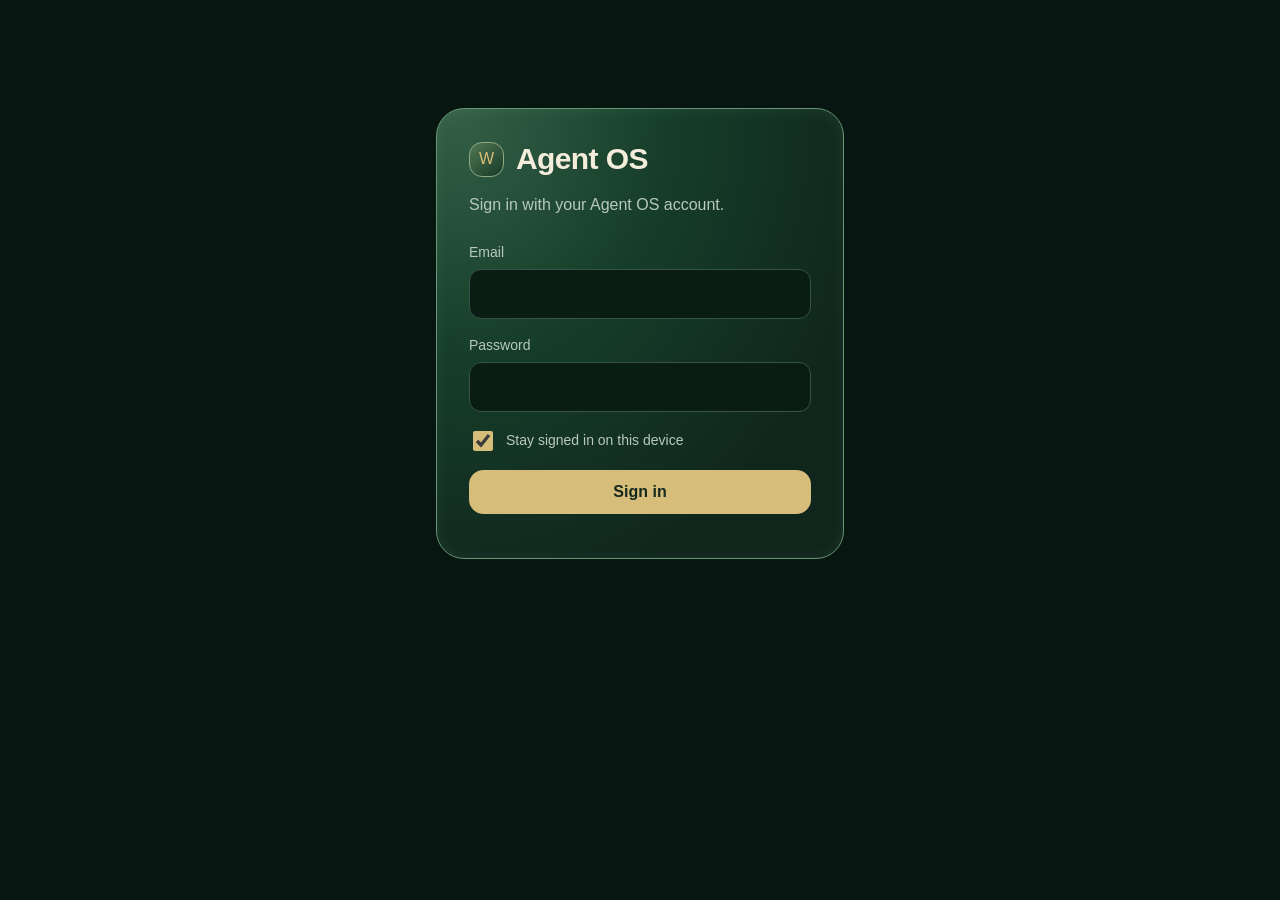
==== commit 244b5b4d: "Publish: Signature Home, Connect Grok switch, Jev routing for Elliot chat, offline queue fix (agent-" ====
--- a/index.html
+++ b/index.html
@@ -29,7 +29,7 @@
 .err{color:#f0b3a1}
 .nav a .count,.mobile-nav a .count{margin-left:auto;background:var(--accent);color:var(--ink);border-radius:99px;font-size:11px;font-weight:700;padding:1px 7px;line-height:1.5}
 .mobile-nav a{position:relative}.mobile-nav a .count{position:absolute;top:2px;right:8px;margin:0}
-.badge.ok{color:#a9d8b2}.badge.danger{color:#f0b3a1}.badge.ok .dot{background:#9fd3a9}.badge.danger .dot{background:#e7a38f}
+.badge.ok{color:#a9d8b2}.badge.danger{color:#f0b3a1}.badge.attention{color:#e7c46f}.badge.ok .dot{background:#9fd3a9}.badge.danger .dot{background:#e7a38f}
 .timeline{list-style:none;padding:0}.stage.failed{border-color:#e7a38f;color:#f0b3a1}
 .message.pending{border-style:dashed}.message.pending p{margin-top:4px;color:var(--muted)}.message.failed{border-color:#86523f}
 .review-answer{max-width:none;margin-top:12px}
@@ -40,6 +40,7 @@
 .stat{font-size:30px;font-weight:600;line-height:1.2;margin:8px 0 4px}
 .note h2{font-size:18px}.note .list-row:first-of-type{padding-top:8px}
 .control-grid{grid-template-columns:repeat(auto-fit,minmax(300px,1fr))}
+#connect-grok:active,#grok-confirm:active,#grok-dismiss:active,#jev-auto:active{transform:scale(.98)}
 .scope dd{margin:0;white-space:pre-wrap;overflow-wrap:anywhere}.scope dt{opacity:.8}
 .cream .scope dt{color:#465848;opacity:1}.cream details summary{min-height:44px;display:flex;align-items:center;cursor:pointer;font-size:14px}
 .approval-item:first-child{border-top:0;margin-top:8px;padding-top:4px}
@@ -134,8 +135,15 @@
 .brain-tree{display:grid;gap:2px}.folder summary{display:flex;align-items:center;gap:10px;min-height:44px;cursor:pointer;list-style:none}
 .folder summary::-webkit-details-marker{display:none}.folder-name{flex:1;font-weight:600}.folder-body{padding-left:18px;border-left:1px solid #ffffff14;margin-left:9px}
 .note-link{display:flex;align-items:center;gap:10px;min-height:44px;color:inherit;text-decoration:none;overflow-wrap:anywhere}.note-link:hover{color:var(--accent)}
-.lineup{padding:20px 22px}
-.lineup-row{display:flex;gap:6px;overflow-x:auto;padding:14px 2px 4px;scrollbar-width:thin;scroll-snap-type:x proximity}
+.lineup{padding:20px 22px;min-width:0;max-width:100%}
+.lineup-row{display:flex;gap:6px;overflow-x:auto;padding:14px 2px 4px;scrollbar-width:thin;scroll-snap-type:x proximity;min-width:0;max-width:100%}
+.bot-grid{display:grid;grid-template-columns:minmax(0,1fr);gap:16px}
+.bot-cmd{display:grid;gap:8px;margin-top:12px}
+.bot-cmd button,.bot-cmd textarea,.bot-cmd select{min-height:44px}
+.bot-live{font:600 12px/1.2 ui-monospace,'SF Mono',Menlo,monospace;letter-spacing:.04em;text-transform:uppercase}
+.bot-live.live-working{color:#9fd3a9}.bot-live.live-claimed{color:#8fb4e3}.bot-live.live-blocked{color:#e7c46f}.bot-live.live-done{color:#a9d8b2}.bot-live.live-idle{color:var(--muted)}
+.bot-result{overflow-wrap:anywhere;white-space:pre-wrap}
+@media(min-width:768px){.bot-grid{grid-template-columns:repeat(2,minmax(0,1fr))}}
 .lineup-bot{flex-direction:column;border:0;border-radius:16px;padding:8px 6px;min-width:84px;max-width:84px;gap:6px;scroll-snap-align:start;transition:transform .18s,background .18s}
 .lineup-bot:hover{transform:translateY(-3px);background:#ffffff0a}
 .lineup-name{font-size:13px;font-weight:600}.lineup-role{font-size:11px;color:var(--muted);line-height:1.25;max-height:2.5em;overflow:hidden;text-align:center;display:-webkit-box;-webkit-line-clamp:2;-webkit-box-orient:vertical}
@@ -469,6 +477,7 @@
  .topbar{gap:8px;min-width:0}.topbar .search-button{min-width:0}.top-actions{flex-shrink:0}
  input,textarea,select,.thread-select{font-size:16px}
  dialog{margin:max(16px,var(--safe-top)) auto;max-height:calc(100dvh - max(16px,var(--safe-top)) - max(16px,var(--safe-bottom)));overflow:auto}
+ dialog.confirm-sheet{margin:auto 0 0;width:100%;max-width:100%;border-radius:28px 28px 0 0;padding-bottom:calc(24px + var(--safe-bottom));max-height:calc(100dvh - var(--safe-top) - 24px)}
  .ctx-menu{max-height:calc(100dvh - var(--safe-top) - var(--safe-bottom) - 16px);overflow:auto}
 }
 /* Animation level per layout. Subtle stops ambient loops; Off (or Reduce Motion) stops everything. */
@@ -479,6 +488,98 @@
 body[data-motion=off] *,body[data-motion=off] *:before,body[data-motion=off] *:after{animation:none!important;transition:none!important;scroll-behavior:auto!important}
 body[data-motion=off] .auto-tile:after{display:none}body[data-motion=off] .auto-ring .arc{stroke-dashoffset:var(--from,107)}
 .flat .ctx-menu,.flat .ptr{backdrop-filter:none;background:var(--surface)}.flat .changed{animation:none}.flat .live-chip.on{box-shadow:none}.flat .streak-dot.on{box-shadow:none}
+/* Signature home: morning and evening, health, menu, tabs, deck, gallery. */
+.sr-only{position:absolute;width:1px;height:1px;padding:0;margin:-1px;overflow:hidden;clip:rect(0,0,0,0);white-space:nowrap;border:0}
+.topbar{flex-wrap:wrap;align-items:flex-start}
+.sig-head,.health-row,#offline-banner{flex:1 0 100%;min-width:0;max-width:100%}
+.sig-head{display:flex;justify-content:space-between;align-items:flex-start;gap:12px;margin-bottom:8px;min-width:0}
+.sig-head h1{margin:0;font-size:28px;line-height:1.15}.sig-head .micro{margin:0 0 2px}
+#menu-btn{position:relative;width:44px;min-height:44px;padding:0;flex:none}
+.burger{width:18px;height:2px;background:currentColor;box-shadow:0 -6px 0 currentColor,0 6px 0 currentColor;display:block}
+.menu-badge{position:absolute;top:-2px;right:-2px;background:var(--accent);color:var(--ink);border-radius:99px;font-size:11px;font-weight:700;min-width:18px;line-height:18px;padding:0 5px}
+.health-row{display:grid;gap:8px;margin:0 0 12px;max-width:100%;min-width:0}
+#health{justify-content:flex-start;gap:10px;border-radius:99px;width:max-content;max-width:100%}
+.h-dots{display:flex;gap:8px;align-items:center}
+.h-dot{width:10px;height:10px;border-radius:50%;display:inline-block;background:#ffffff44;flex:none}
+.h-dot.ok{background:#9fd3a9;box-shadow:0 0 8px #9fd3a988}.h-dot.run{background:#8fb4e3}.h-dot.warn{background:#e7c46f}.h-dot.bad{background:#e7a38f}.h-dot.idle{background:#ffffff44}
+.health-detail{display:grid;gap:6px;padding:8px 4px 0}.health-line{display:flex;gap:8px;align-items:center;margin:0;min-height:44px}
+.health-line strong{min-width:64px}.offline-banner{margin:0 0 12px;padding:10px 14px;border-radius:16px;background:#332b14;color:#f4eddb;border:1px solid #e7c46f88}
+.day-lead{margin:0 0 16px;padding:18px 20px;border-radius:24px;border:1px solid #ffffff14;background:linear-gradient(160deg,#173326cc,#0e221acc);min-width:0}
+.day-lead h2{margin:0 0 8px;font-size:18px}.day-lead p,.day-lead li{margin:4px 0}.day-lead ul{margin:0;padding-left:18px}
+.deck-wrap{display:grid;grid-template-columns:minmax(0,1fr);max-width:100%;min-width:0}
+.deck{display:flex;gap:12px;overflow-x:auto;scroll-snap-type:x mandatory;width:100%;max-width:100%;min-width:0;contain:inline-size;position:relative;padding-bottom:4px}
+.deck>.approval-item,.deck>.card{flex:0 0 100%;scroll-snap-align:center;min-width:0;max-width:100%;position:relative}
+.approval-widget,.w-body{min-width:0}
+.pager{display:flex;gap:4px;justify-content:center}.pager-dot{width:44px;min-height:44px;padding:0;border:0;background:transparent}
+.pager-dot:before{content:'';width:8px;height:8px;border-radius:50%;background:#17291f55}.pager-dot.on:before{background:#17291f}
+.approval-widget .approval-item{background:var(--cream);color:var(--ink);border-radius:22px;padding:16px;border:1px solid #cbd0bb}
+.approval-widget .card-main{display:grid;grid-template-columns:44px minmax(0,1fr);gap:12px;align-items:start}
+.icon-tile{width:44px;height:44px;border-radius:14px;display:grid;place-items:center;background:#efe6d4;color:#17291f}
+.name-row{display:flex;gap:8px;align-items:center;flex-wrap:wrap}.name-row h2{margin:0;font-size:16px}
+.summary.plain{margin:6px 0}.approval-item .actions{display:flex;flex-wrap:wrap;gap:8px;margin-top:12px}
+.approval-item .deny{color:#8a3020;border-color:#e7b2a4}
+.risk{font:600 11px ui-monospace,SFMono-Regular,Menlo,monospace;letter-spacing:.06em;border-radius:99px;padding:2px 8px;border:1px solid currentColor}
+.risk.low{color:#1f6b3a}.risk.medium{color:#8a5a10}.risk.high{color:#8a3020}
+details.tech>summary.fold{min-height:44px;cursor:pointer}
+.all-clear{text-align:center;padding:28px 16px}.all-clear h2{font-size:22px;margin:8px 0}
+.check-wrap{width:56px;height:56px;margin:0 auto;border-radius:50%;display:grid;place-items:center;border:1px solid #9fd3a966;color:#1f6b3a}
+.run-progress .bar{display:block;height:8px;border-radius:8px;background:#254636;overflow:hidden;margin-top:8px}
+.run-progress .bar-fill{display:block;height:100%;width:100%;background:var(--accent);transform-origin:left center}
+.t-step{margin:6px 0 0}
+.route{min-height:44px;padding:4px 12px;font:600 11px ui-monospace,SFMono-Regular,Menlo,monospace;letter-spacing:.08em;border-radius:99px;color:var(--accent)}
+.route-detail{margin:4px 0 0;font-size:13px;color:var(--muted)}
+.photo-btn{min-width:44px}
+.gallery{display:grid;grid-template-columns:repeat(auto-fill,minmax(148px,1fr));gap:10px}
+.gallery-card{display:grid;gap:6px;justify-items:stretch;text-align:left;padding:10px;border-radius:18px;min-height:132px}
+.gallery-preview{display:grid;gap:6px;padding:10px;border-radius:12px;background:#0e261b;min-height:72px}
+.gp-bar{height:8px;width:46%;border-radius:6px;background:var(--accent)}.gp-line{height:6px;border-radius:6px;background:#ffffff22}.gp-line.short{width:62%}
+.gp-note{font-size:11px;letter-spacing:.06em;color:var(--muted)}
+.size-letter{font:600 11px ui-monospace,SFMono-Regular,Menlo,monospace;letter-spacing:.08em;min-width:16px;text-align:center}
+.avatar-grid{display:grid;grid-template-columns:repeat(auto-fill,minmax(108px,1fr));gap:10px;margin:8px 0 16px}
+.bot-card{display:grid;justify-items:center;gap:4px;padding:12px 8px;border-radius:20px;min-height:128px;text-align:center}
+.bot-card .avatar,.profile .avatar{width:48px;height:48px;border-radius:50%;display:grid;place-items:center;background:#1d4a35;color:var(--text);font-weight:600}
+.profile{display:grid;justify-items:center;gap:8px;padding:16px;margin:8px 0 16px;border:1px solid var(--line);border-radius:24px}
+.profile .avatar.lg{width:72px;height:72px;font-size:22px}
+.pip{width:8px;height:8px;border-radius:50%;display:inline-block;margin-right:4px;background:#ffffff44}
+.pip.run{background:#9fd3a9}.pip.bad{background:#e7a38f}
+.msg-btn{background:var(--accent);color:var(--ink);border-color:var(--accent)}
+.text-back{border:0}
+#task-add{position:fixed;right:16px;bottom:24px;z-index:34;width:56px;height:56px;min-height:56px;padding:0;border-radius:50%;background:var(--accent);color:var(--ink);border:0;box-shadow:0 10px 24px #0006}
+.task-sections{display:grid;grid-template-columns:repeat(4,minmax(0,1fr));gap:8px;margin:8px 0 12px}
+.task-sections .t-head{display:grid;justify-items:start;min-width:0;padding:8px 10px;border-radius:16px}
+.task-sections .t-head.active{background:var(--accent);color:var(--ink);border-color:var(--accent)}
+.usage-page .meter{height:10px;border-radius:8px;background:#254636;overflow:hidden;margin:8px 0}
+.usage-page .meter span{display:block;height:100%;background:var(--accent);transform-origin:left}
+.trend{display:flex;align-items:flex-end;gap:6px;height:88px;margin-top:8px}
+.trend span{flex:1;display:grid;align-items:end;height:100%;min-width:0}
+.trend i{display:block;width:100%;border-radius:4px 4px 0 0;background:var(--accent);min-height:4px}
+.trend em{font-style:normal;font-size:11px;color:var(--muted);text-align:center}
+#sig-tabs{display:none}
+.menu-sheet{position:fixed;inset:0;z-index:45;background:#071611f2;color:var(--text);overflow:auto;padding:calc(16px + env(safe-area-inset-top)) 16px calc(24px + env(safe-area-inset-bottom))}
+.menu-sheet h2{margin:0 0 8px}.menu-row{display:flex;align-items:center;gap:8px;border-bottom:1px solid var(--line)}
+.menu-row a{flex:1;min-height:44px;display:flex;align-items:center;color:inherit;text-decoration:none}
+.menu-tools{display:flex;gap:4px}.inbox-queue{border-radius:24px;padding:8px 16px 16px}
+@keyframes sheet-up{from{transform:translateY(24px);opacity:.6}to{transform:none;opacity:1}}
+@media(max-width:700px){
+ #sig-tabs{display:flex;position:fixed;z-index:35;left:12px;right:12px;bottom:calc(10px + env(safe-area-inset-bottom));
+  border:1px solid #ffffff1a;border-radius:28px;background:#0b1d16e6;backdrop-filter:blur(16px);padding:6px;align-items:flex-end;justify-content:space-between;max-width:calc(100% - 24px)}
+ #sig-tabs a{flex:1;min-width:0;min-height:44px;display:flex;align-items:center;justify-content:center;text-decoration:none;color:var(--text);font-size:12px;border-radius:16px}
+ #sig-tabs a.active{color:var(--accent)}
+ #chat-open{flex:none;width:58px;height:58px;min-height:58px;padding:0;border:0;border-radius:50%;margin:-22px 4px 0;background:radial-gradient(circle at 35% 25%,#f0dca0,#d6be7a 45%,#9c8442);color:var(--ink);box-shadow:0 8px 24px #d6be7a55}
+ .mobile-nav{position:absolute!important;width:1px;height:1px;margin:-1px;padding:0;overflow:hidden;clip:rect(0,0,0,0);clip-path:inset(50%);white-space:nowrap;border:0}
+ #task-add{bottom:calc(96px + env(safe-area-inset-bottom))}
+ #view[data-view="chat"]{position:fixed;z-index:40;inset:0;max-width:100%;background:var(--bg);overflow:auto;padding:calc(12px + env(safe-area-inset-top)) 16px calc(24px + env(safe-area-inset-bottom));animation:sheet-up .35s cubic-bezier(.2,.8,.2,1)}
+ .task-sections{grid-template-columns:1fr 1fr}
+}
+@media(prefers-reduced-motion:reduce){#view[data-view="chat"]{animation:none!important}}
+body[data-motion=off] #view[data-view="chat"],body[data-motion=subtle] #view[data-view="chat"]{animation:none!important}
+html[data-mode=light]{color-scheme:light;--bg:#efe6d2;--surface:#f7f1e4;--raised:#fffaf0;--text:#1c2b22;--muted:#3e5146;--line:#cfc6b2}
+html[data-mode=light] body{background:var(--bg);color:var(--text)}
+html[data-mode=light] input,html[data-mode=light] textarea,html[data-mode=light] select{background:#fffaf0;color:var(--text)}
+html[data-mode=light] .menu-sheet{background:#efe6d2f5;color:var(--text)}
+html[data-mode=light] .day-lead,html[data-mode=light] .gallery-preview{background:#fffaf0;color:var(--text)}
+html[data-mode=light] #sig-tabs{background:#f7f1e4ee;color:var(--text)}
+.flat .day-lead{background:var(--surface);backdrop-filter:none}
 </style>
 </head>
 <body>
@@ -496,7 +597,7 @@
   <form id="signin-form">
    <label><span>Email</span><input id="email" type="email" autocomplete="username" required></label>
    <label><span>Password</span><input id="password" type="password" autocomplete="current-password" required></label>
-   <label class="check"><input id="remember" type="checkbox"> Stay signed in on this device</label>
+   <label class="check"><input id="remember" type="checkbox" checked> Stay signed in on this device</label>
    <button class="primary" type="submit" style="width:100%">Sign in</button>
    <p id="signin-error" class="small err" role="alert" style="margin-top:12px"></p>
   </form>
@@ -511,6 +612,15 @@
  </aside>
  <main class="workspace" id="main">
   <header class="topbar">
+   <div class="sig-head">
+    <div><p class="micro" id="daypart-label">Today</p><h1 id="greeting">Good morning, Will</h1></div>
+    <button type="button" id="menu-btn" aria-label="Open menu" aria-expanded="false" aria-controls="menu-sheet"><span class="burger" aria-hidden="true"></span><span class="menu-badge" id="menu-badge" hidden>0</span></button>
+   </div>
+   <div class="health-row">
+    <button type="button" id="health" class="health" aria-expanded="false" aria-controls="health-detail"><span id="health-dots" class="h-dots"></span><span class="health-label">Status</span></button>
+    <div id="health-detail" class="health-detail" hidden></div>
+   </div>
+   <p id="offline-banner" class="offline-banner" hidden></p>
    <button class="search-button" id="search-button"><svg class="icon"><use href="#i-search"/></svg><span>Search tasks</span><kbd style="margin-left:auto">⌘ K</kbd></button>
    <div class="top-actions"><span id="top-extras" class="top-extras"></span><a class="circle-link" id="mobile-control" href="#control" aria-label="Control"><svg class="icon"><use href="#i-settings"/></svg></a><button id="pause-button" hidden><svg class="icon"><use href="#i-pause"/></svg><span class="pause-label">Pause queue</span></button></div>
   </header>
@@ -518,6 +628,14 @@
  </main>
 </div>
 <nav class="mobile-nav" id="mobile-nav" aria-label="Mobile navigation" hidden></nav>
+<nav id="sig-tabs" aria-label="Sections">
+ <a href="#home">Home</a>
+ <a href="#tasks">Tasks</a>
+ <button type="button" class="chat-tab" id="chat-open" aria-label="Chat with Elliot"><svg class="icon" viewBox="0 0 24 24" aria-hidden="true"><path d="M5 16.5 4 20l3.5-1.2A8 8 0 1 0 5 16.5z" fill="none" stroke="currentColor" stroke-width="1.75" stroke-linejoin="round"/></svg></button>
+ <a href="#bots">Bots</a>
+ <a href="#control">Settings</a>
+</nav>
+<div id="menu-sheet" class="menu-sheet" hidden role="dialog" aria-modal="true" aria-label="Menu"></div>
 <div class="toast-stack" id="toast-stack"><div id="undos" class="undos" aria-live="polite"></div><div class="toast" id="toast" role="status" aria-live="polite" hidden></div></div>
 <div class="ptr" id="ptr" role="status" aria-live="polite" hidden></div>
 <dialog id="dialog" aria-labelledby="dialog-title"><div class="dialog-top"><h2 id="dialog-title"></h2><button class="circle" id="close-dialog" aria-label="Close"><svg class="icon"><use href="#i-close"/></svg></button></div><div class="dialog-content" id="dialog-body"></div></dialog>
@@ -550,7 +668,35 @@
 const EXECUTORS=['Claude','ChatGPT','Codex','Grok','Manual'];
 // The Mac worker runs template tasks on either subscription. Elliot's model is a per-device choice.
 const WORKER_EXECUTORS=['Claude','ChatGPT'];
+const ROUTING_PROFILES=[{"id":"claude-routine","executor":"Claude","model":"claude-haiku-5-5","reasoning":"low","description":"Routine extraction, short summaries and simple drafts; read-only vault tools.","version":"1"},{"id":"claude-balanced","executor":"Claude","model":"claude-sonnet-5-5","reasoning":"medium","description":"Multi-note synthesis, research and comparisons; read-only vault tools.","version":"1"},{"id":"claude-thorough","executor":"Claude","model":"claude-opus-5-5","reasoning":"medium","description":"Harder analysis on Opus at medium effort, the Claude ceiling. Read-only vault tools. Not a higher effort.","version":"1"},{"id":"chatgpt-routine","executor":"ChatGPT","model":"gpt-6-luna","reasoning":"low","description":"Routine extraction, short summaries and simple drafts; notes supplied by worker, no model tools.","version":"1"},{"id":"chatgpt-balanced","executor":"ChatGPT","model":"gpt-6.1-sol","reasoning":"medium","description":"Multi-note synthesis and harder ChatGPT work. Sol at medium is the ceiling; notes supplied by worker, no model tools.","version":"1"},{"id":"grok-bot","executor":"Grok","model":"Grok bot","reasoning":null,"connected":false,"autoDispatch":false,"status":"Not connected","description":"Hand the work to a registered Grok bot. Not connected until you connect Grok yourself. A suggestion only: Agent OS does not run it or contact the bot.","version":"1"}];
+const GROK_REGISTRY=[{"id":"4e8e236b-1622-4f26-85e6-3f87d9cff42c","name":"Elliot","role":"Executive Assistant (primary)"},{"id":"2c0ed92a-da45-4950-bbfd-5f583d9b2282","name":"Avery","role":"Stack Scout"},{"id":"50276e30-0a42-4579-a6e6-13ea56a17b9b","name":"Jordan","role":"Coder and Web Designer 1"},{"id":"fd8dcb84-fa0f-4db3-95ae-10ec9390d6b6","name":"Riley","role":"Coder and Web Designer 2"},{"id":"e55e2b99-1102-473e-a085-3224527b2287","name":"Quinn","role":"Review"},{"id":"9165f221-422f-448e-8a09-fef4ac44a1d1","name":"Rowan","role":"Growth and Content Lead"},{"id":"7be1d9ea-89ba-4cdf-bceb-4bada54bacce","name":"Casey","role":"Feature Scout"},{"id":"d4bb94f3-a16f-4f48-a1f1-027de7a05cfe","name":"Cameron","role":"Financial Assistant"},{"id":"899a3573-1e90-4247-8713-fe98a1a7328d","name":"Drew","role":"Release and Launch Manager"},{"id":"eda0aad0-80e0-4d1c-b9ab-84adc37f68ae","name":"Sam","role":"Workspace Manager"},{"id":"a75cb19f-97e9-41a0-8cef-7a3e74ad7edc","name":"Taylor","role":"Integration Steward"},{"id":"dd3849d4-2af8-49c8-9f11-e5dca13792da","name":"Parker","role":"Test Harness Keeper"},{"id":"d9c032fa-60c8-4fa5-a0c7-119c963fedf3","name":"Harper","role":"App Store Pilot"},{"id":"0e7b78d2-a5cc-438d-b51c-d8249125c042","name":"Kai","role":"3D Modeler"},{"id":"aafb378f-015d-4d97-8741-3bf0ad2d0d27","name":"Reese","role":"Device / PWA QA"},{"id":"abb4a6ef-ec36-41fc-a4fc-75417fd6e194","name":"Morgan","role":"AI Video Curator"},{"id":"36880672-213e-4e51-9856-80693dd889f9","name":"Rory","role":"Roblox game builder"},{"id":"3fd09dd2-d769-40c4-adb7-a04f1e684700","name":"Finn","role":"Markets Scout"}];
+// Deep ids and anything above the effort ceiling are rejected by the choose function.
+function profilePickable(p){
+ if(!p||typeof p.id!=='string'||/-deep$/.test(p.id)||p.model==='gpt-6-astra')return false;
+ if(p.reasoning&&p.reasoning!=='low'&&p.reasoning!=='medium')return false;
+ return true;
+}
+// Pending, failed, and timed-out routes have no saved profile. An ordinary task has no routing state.
+function awaitingPick(t){
+ const s=t&&t.routing_state;
+ if(!s||s==='off')return false;
+ return s==='pending'||s==='evaluating'||s==='suggested'||s==='manual'||!t.execution_profile;
+}
+const profileLabel=(p,botId)=>{
+ if(!p)return '';
+ if(p.connected===false){const bot=GROK_REGISTRY.find(b=>b.id===botId);return p.model+' · Not connected'+(bot?' · '+bot.name:'')}
+ return p.model+' · '+p.reasoning;
+};
+function routingModeSelect(id){
+ const s=el('select',{class:'thread-select',id,'aria-label':'Jev model routing',disabled:!state.routingAvailable},
+  el('option',{value:'off'},'Jev off'),el('option',{value:'suggest'},'Jev: suggest model'));
+ s.value=state.routingAvailable?store.get('jev-routing','off'):'off';
+ s.addEventListener('change',()=>{store.set('jev-routing',s.value);document.querySelectorAll('#ask-routing,#quick-routing').forEach(o=>o.value=s.value)});
+ return s;
+}
 const askModel=()=>{const m=store.get('model','Claude');return WORKER_EXECUTORS.includes(m)?m:'Claude'};
+// On asks Jev to pick a profile. Off means the chat waits for a profile Will picks.
+const jevAuto=()=>store.get('jev-auto',true)!==false;
 function modelSelect(id){
  const s=el('select',{class:'thread-select',id,'aria-label':'Which subscription runs it'},WORKER_EXECUTORS.map(m=>el('option',{value:m,selected:askModel()===m?true:null},m)));
  // Both pickers share one choice, so changing one updates the other.
@@ -561,7 +707,8 @@
 const TEMPLATE_LABEL={read:'Read a note',summarize:'Summarize notes',research:'Research the vault',draft:'Draft text'};
 const ERROR_TEXT={model_limit:'Hit the subscription limit',model_error:'The model returned an error',timeout:'Ran out of time',
  tool_violation:'Tried a tool it was not allowed',invalid_output:'Returned an unusable answer',authorization_lost:'Stopped because its approval ended',
- stopped:'Stopped by pause',worker_error:'The Mac worker hit an error',stale:'The worker stopped before returning'};
+ stopped:'Stopped by pause',worker_error:'The Mac worker hit an error',stale:'The worker stopped before returning',
+ outcome_uncertain:'Outcome uncertain',lease_timeout:'Blocked',heartbeat_timeout:'Blocked'};
 const CANCELLED='Cancelled from the dashboard';
 const VIEWS=[['home','Home','i-home'],['chat','Elliot','i-chat'],['brain','Brain','i-brain'],['tasks','Tasks','i-tasks'],['review','Review','i-review'],['bots','Bots','i-bot'],['control','Control','i-settings']];
 
@@ -580,10 +727,24 @@
 }
 const icon=name=>{const s=document.createElementNS('http://www.w3.org/2000/svg','svg');s.setAttribute('class','icon');s.setAttribute('aria-hidden','true');
  const u=document.createElementNS('http://www.w3.org/2000/svg','use');u.setAttribute('href','#'+name);s.append(u);return s};
+const SECRET_KEY=/token|password|secret|authorization|apikey|credential|refresh/i;
+function scrubSecrets(v){
+ if(Array.isArray(v))return v.map(scrubSecrets);
+ if(!v||typeof v!=='object')return v;
+ const o={};
+ for(const [k,val] of Object.entries(v)){if(SECRET_KEY.test(k))continue;o[k]=scrubSecrets(val)}
+ return o;
+}
 const store={
  get(k,d){try{const v=localStorage.getItem('agent-os:'+k);return v==null?d:JSON.parse(v)}catch{return d}},
- set(k,v){try{localStorage.setItem('agent-os:'+k,JSON.stringify(v))}catch{}},
+ set(k,v){if(SECRET_KEY.test(k))return;try{localStorage.setItem('agent-os:'+k,JSON.stringify(scrubSecrets(v)))}catch{}},
  del(k){try{localStorage.removeItem('agent-os:'+k)}catch{}},
+};
+// The sign-in token stays in this tab's session, never in localStorage.
+const tabSession={
+ get(k){try{const v=sessionStorage.getItem('agent-os:'+k);return v==null?null:JSON.parse(v)}catch{return null}},
+ set(k,v){try{sessionStorage.setItem('agent-os:'+k,JSON.stringify(v))}catch{}},
+ del(k){try{sessionStorage.removeItem('agent-os:'+k)}catch{}},
 };
 const fmtTime=t=>t?new Date(t).toLocaleTimeString([], {hour:'numeric',minute:'2-digit'}):'';
 const fmtWhen=t=>{if(!t)return 'never';const d=new Date(t),now=new Date();
@@ -608,7 +769,8 @@
 
 // ---------- session ----------
 let session=null,refreshing=null;
-const remembered=()=>!!store.get('remember',false);
+// Stay signed in is the default. There is no lock screen. Unchecking the box ends the session with the tab.
+const remembered=()=>store.get('remember',true)!==false;
 async function http(path,{method='GET',body,auth=true,prefer}={}){
  if(auth){if(!session)throw Object.assign(Error('Signed out'),{signedOut:true});
   if(session.expires_at*1000-Date.now()<60000)await refreshSession()}
@@ -619,12 +781,15 @@
  catch{throw Object.assign(Error('Could not reach Supabase. Check your connection.'),{offline:true})}
  const text=await r.text();let data=null;try{data=text?JSON.parse(text):null}catch{}
  if(!r.ok){
-  if(r.status===401&&auth){endSession('Your session ended. Sign in again.');throw Object.assign(Error('Signed out'),{signedOut:true})}
-  throw Error((data&&(data.message||data.error_description||data.msg||data.error))||('HTTP '+r.status));
+  const message=(data&&(data.message||data.error_description||data.msg||data.error))||('HTTP '+r.status);
+  // A rejected token ends the session. A dropped connection does not: the queue and the board stay.
+  const invalid=r.status===401||(data&&data.error==='invalid_grant')||/invalid refresh token/i.test(String(message));
+  if(r.status===401&&auth){endSession('Your session ended. Sign in again.');throw Object.assign(Error('Signed out'),{signedOut:true,status:401,invalidToken:true})}
+  throw Object.assign(Error(message),{status:r.status,invalidToken:invalid});
  }
  return data;
 }
-function keep(s){session=s;if(remembered()&&s&&s.refresh_token)store.set('refresh',s.refresh_token);rtToken()}
+function keep(s){session=s;store.del('refresh');if(remembered()&&s&&s.refresh_token)tabSession.set('refresh',s.refresh_token);else tabSession.del('refresh');rtToken()}
 async function refreshSession(token){
  if(refreshing)return refreshing;
  refreshing=(async()=>{try{keep(await http('/auth/v1/token?grant_type=refresh_token',{method:'POST',auth:false,body:{refresh_token:token||session.refresh_token}}))}
@@ -633,8 +798,12 @@
 }
 const rpc=(name,args={})=>http('/rest/v1/rpc/'+name,{method:'POST',body:args});
 
+function clearPrivateCache(){
+ store.del('last-state');store.del('action-queue');store.del('refresh');tabSession.del('refresh');
+ queuedApprovals.clear();
+}
 function endSession(msg){
- session=null;clearInterval(pollTimer);rtStop();store.del('refresh');
+ session=null;state.offline=false;clearInterval(pollTimer);rtStop();clearPrivateCache();
  $('app').hidden=true;$('mobile-nav').hidden=true;$('signin').hidden=false;$('signin-error').textContent=msg||'';
 }
 async function signOut(){
@@ -660,8 +829,81 @@
 function pollTick(){if(document.visibilityState==='visible'&&(!rtLive||Date.now()-lastLoadTry>=58000))load()}
 function startPolling(){clearInterval(pollTimer);pollTimer=setInterval(pollTick,20000)}
 document.addEventListener('visibilitychange',()=>{if(document.visibilityState==='visible'&&session)load()});
+const CACHE_KEYS=['status','tasks','approvals','runs','bots','assignments','notes','routines','week','summaries','quick','goals','milestones','pinned','learnings','vaultTree','automations','facts','decisions','ruleProposals','templates','routingAvailable','grokControl','loadedAt'];
+function saveCache(){try{store.set('last-state',JSON.parse(JSON.stringify(Object.fromEntries(CACHE_KEYS.filter(k=>k in state).map(k=>[k,state[k]])))))}catch{}}
+function restoreCache(){const c=store.get('last-state',null);if(!c||!c.status)return false;for(const k of CACHE_KEYS)if(k in c)state[k]=c[k];state.error='';return true}
+const queuedApprovals=new Set();
+const QUEUE_MS=15*60*1000;
+let queueLock=null;
+function readQueue(){
+ const raw=store.get('action-queue',[]);
+ if(!Array.isArray(raw))return [];
+ const seen=new Set(),out=[];
+ for(const a of raw.filter(x=>x&&x.kind==='approve'&&typeof x.id==='string'&&Number.isInteger(x.version)&&Number.isFinite(x.at)&&(x.hours===1||x.hours===24)).sort((x,y)=>x.at-y.at)){
+  const k=a.id+'@'+a.version;if(seen.has(k))continue;seen.add(k);out.push(a)}
+ return out;
+}
+function saveQueue(q){store.set('action-queue',q);queuedApprovals.clear();for(const a of q)queuedApprovals.add(a.id)}
+function queueFate(a,now){
+ if(now-a.at>QUEUE_MS)return {drop:'A queued approval expired after 15 minutes. Nothing was sent.'};
+ const t=taskById(a.id);
+ if(!t)return state.loadedAt?{drop:'A queued approval was dropped because the task is gone. Nothing was sent.'}:{wait:true};
+ if(t.version!==a.version||t.status!=='queued')return {drop:'A queued approval was dropped because the task changed. Nothing was sent.'};
+ const prev=lastApproval(t),prevId=prev?prev.id:null;
+ if(prevId!==(a.previous||null)){
+  // The other tab already sent this version. Drop it quietly so this tab does not claim the approval changed.
+  if(prev&&!prev.revoked_at&&prev.task_version===a.version&&new Date(prev.approved_at).getTime()>=a.at-2000)return {quiet:true};
+  return {drop:'A queued approval was dropped because the approval changed. Nothing was sent.'};}
+ if(prev&&prev.revoked_at&&!a.previousRevoked)return {drop:'A queued approval was dropped because that approval was revoked. Nothing was sent.'};
+ return {ok:true};
+}
+function queueApproval(t,hours){
+ const q=readQueue();
+ if(q.some(a=>a.id===t.id&&a.version===t.version))return false;
+ const prev=lastApproval(t);
+ q.push({kind:'approve',id:t.id,version:t.version,previous:prev?prev.id:null,previousRevoked:!!(prev&&prev.revoked_at),hours:hours===24?24:1,at:Date.now()});
+ saveQueue(q);return true;
+}
+function cancelQueued(id,version){saveQueue(readQueue().filter(a=>a.id!==id||(version!=null&&a.version!==version)))}
+async function reconcileQueue(send){
+ while(queueLock)await queueLock;
+ let release;queueLock=new Promise(r=>{release=r});
+ try{
+  const now=Date.now(),notes=[],keep=[],seen=new Set(),start=JSON.stringify(readQueue());
+  for(const a of readQueue()){
+   if(!session)return notes;
+   const k=a.id+'@'+a.version;
+   if(seen.has(k)){notes.push('A queued approval was already waiting for that task version. Nothing was sent twice.');continue}
+   seen.add(k);
+   const fate=queueFate(a,now);
+   if(fate.quiet)continue;
+   if(fate.drop){notes.push(fate.drop);continue}
+   if(fate.wait||!send||navigator.onLine===false){keep.push(a);continue}
+   try{await rpc('ai_os_dispatch_approve',{p_task_id:a.id,p_task_version:a.version,p_previous_id:a.previous,p_hours:a.hours})}
+   catch(err){if(!session)return notes;
+    const msg=err.message||'Could not send a queued approval.';
+    // A losing tab hears "approval changed" after the other tab sent it. Keep the item; the next load drops it quietly.
+    if(/approval changed/i.test(msg)){keep.push(a);continue}
+    if(a.told!==msg){a.told=msg;notes.push(msg)}
+    keep.push(a)}
+  }
+  // A second tab may have rewritten the queue while this one was sending. Do not put a finished item back.
+  if(session&&JSON.stringify(readQueue())===start)saveQueue(keep);
+  return notes;
+ }finally{queueLock=null;release()}
+}
+function noteQueue(notes){if(notes&&notes.length)toast(notes[0])}
+saveQueue(readQueue());
 async function load(){
+ // A reload hides this page before the new one boots. Leave the stored queue and board alone.
+ if(leaving||document.visibilityState==='hidden')return;
  lastLoadTry=Date.now();
+ // Offline keeps the last saved board and queues writes. A live fetch would wipe that with an error.
+ if(navigator.onLine===false){
+  if(restoreCache()||state.status)state.offline=true;
+  else state.error='You are offline.';
+  noteQueue(await reconcileQueue(false));
+  render();return}
  try{
   const [status,tasks,approvals,runs,bots,assignments,notes,routines,week,summaries]=await Promise.all([
    rpc('ai_os_worker_status'),
@@ -677,7 +919,9 @@
   ]);
   // Quick actions and goals arrive with the Home features update; until then those widgets explain that.
   const soft=q=>http(q).catch(err=>{if(err.signedOut)throw err;return null});
-  const [quick,goals,milestones,pinned,learnings,vaultTree,automations,facts,decisions,layouts,prefs,runExtras,taskChecks,runChecks,scopes,ruleProposals]=await Promise.all([
+  const layoutRevAtFetch=layoutRev;
+  const layoutsP=soft('/rest/v1/ai_os_dashboard_layouts?select=id,name,position,data,version,updated_at&order=position.asc,updated_at.asc');
+  const [quick,goals,milestones,pinned,learnings,vaultTree,automations,facts,decisions,prefs,runExtras,taskChecks,runChecks,scopes,ruleProposals,routing,grokControl]=await Promise.all([
    soft('/rest/v1/ai_os_quick_actions?select=id,label,request,project,template,position&order=position.asc,created_at.asc'),
    soft('/rest/v1/ai_os_project_goals?select=project,goal,due_on,updated_at'),
    soft('/rest/v1/ai_os_goal_milestones?select=id,project,title,due_on,done_at,position&order=position.asc,created_at.asc'),
@@ -687,8 +931,8 @@
    soft('/rest/v1/ai_os_automations?select=key,last_run_at,last_ok,last_error,next_run_at,runs_week,created_week,daily_runs'),
    soft('/rest/v1/ai_os_fact_proposals?select=id,change_id,old_fact,new_fact,old_value,new_value,edits,snapshot_sha256,state,stale_paths,detail,created_at,checked_at,decided_at&order=created_at.desc&limit=40'),
    soft('/rest/v1/ai_os_decisions?select=id,run_id,task_id,position,text,state,correction,follow_up_task_id&order=created_at.desc,position.asc&limit=200'),
-   // Dashboard preferences (layouts, tabs) live in their own tables, apart from task state.
-   soft('/rest/v1/ai_os_dashboard_layouts?select=id,name,position,data,version,updated_at&order=position.asc,updated_at.asc'),
+   // Dashboard preferences live in their own tables, apart from task state.
+   // layoutsP started above, so a save that lands during this wait is visible.
    soft('/rest/v1/ai_os_dashboard_prefs?select=tabs,pages,keys,snoozed,updated_at'),
    // What each run used (plan A1), asked for separately so the page still loads before that update.
    soft('/rest/v1/ai_os_runs?select=id,used&order=claimed_at.desc&limit=300'),
@@ -698,14 +942,24 @@
    // Memory sections for suggested lines (plan A3).
    soft('/rest/v1/ai_os_learnings?select=id,scope&order=created_at.desc&limit=50'),
    // Rules from the vault (mods item 12): the card that updates CLAUDE.md and the Hermes file.
-   soft('/rest/v1/ai_os_rule_proposals?select=id,targets,snapshot_sha256,state,stale_targets,written_targets,detail,created_at,checked_at,decided_at&order=created_at.desc&limit=5')]);
-  syncPrefs(layouts,prefs&&(prefs[0]||{}));
+   soft('/rest/v1/ai_os_rule_proposals?select=id,targets,snapshot_sha256,state,stale_targets,written_targets,detail,created_at,checked_at,decided_at&order=created_at.desc&limit=5'),
+   soft('/rest/v1/ai_os_tasks?select=id,execution_profile,profile_version,routing_state,routing_result&order=created_at.desc&limit=300'),
+   // grok_connected is not on the status RPC. The owner row is readable; only the RPC may write it.
+   soft('/rest/v1/ai_os_worker_control?select=grok_connected')]);
+  const layouts=await layoutsP;
+  syncPrefs(layouts,prefs&&(prefs[0]||{}),layoutRev!==layoutRevAtFetch);
   const merge=(rows,extra)=>{const m=new Map((extra||[]).map(x=>[x.id,x]));for(const r of rows)Object.assign(r,m.get(r.id)||{})};
   merge(runs,runExtras);merge(tasks,taskChecks);merge(runs,runChecks);if(learnings)merge(learnings,scopes);
+  merge(tasks,routing);state.routingAvailable=routing!==null;
   Object.assign(state,{quick,goals,milestones,pinned,learnings,vaultTree:vaultTree&&vaultTree[0]||null,automations,facts,decisions,ruleProposals});
   if(view==='audit')loadAudit();
-  Object.assign(state,{status,tasks,approvals,runs,bots,assignments,notes,routines,week,summaries,loadedAt:new Date().toISOString(),error:''});
- }catch(err){if(err.signedOut)return;state.error=err.message}
+  Object.assign(state,{status,tasks,approvals,runs,bots,assignments,notes,routines,week,summaries,loadedAt:new Date().toISOString(),error:'',offline:false,
+   grokControl:Array.isArray(grokControl)?grokControl:null});
+  saveCache();
+  noteQueue(await reconcileQueue(true));
+ }catch(err){if(err.signedOut)return;
+  if(!restoreCache())state.error=err.message;
+  else state.offline=true}
  render();
 }
 const taskById=id=>state.tasks.find(t=>t.id===id);
@@ -716,6 +970,8 @@
 function activeApproval(t){const a=lastApproval(t);
  return a&&!a.revoked_at&&a.task_version===t.version&&new Date(a.expires_at)>Date.now()?a:null}
 const runnable=t=>WORKER_EXECUTORS.includes(t.executor)&&!!t.template;
+// A Grok template task is woken by the Mac with a run id. It still needs an approval card. Standing rules never cover it.
+const bridgeTask=t=>t.executor==='Grok'&&!!t.template;
 // Suggested tasks never run on a standing rule; the backend enforces the same.
 // Template rules cover ChatGPT tasks only once the owner turns that on (the backend checks the same).
 const ruleOn=t=>!t.requires_approval&&!!(state.status&&state.status.rules&&state.status.rules[t.template])&&(t.executor!=='ChatGPT'||!!state.status.chatgpt_rules);
@@ -724,6 +980,16 @@
 const askFate=(executor,template)=>heldList().includes(executor)?'held':ruleOn({executor,template})?'rule':'approve';
 const workerOnline=()=>!!(state.status&&state.status.workers.some(w=>w.online));
 const isCancelled=t=>t.status==='failed'&&t.result.startsWith(CANCELLED);
+// A Grok lease or claim window ended without a verified result. That is not a model failure.
+const isUncertain=t=>t.status==='failed'&&((t.result||'').startsWith('Outcome uncertain')||(runsFor(t)[0]&&runsFor(t)[0].error_kind==='outcome_uncertain'));
+// Cancel and release stop this version on purpose. The task is failed so it is not queued, and the wording says which stop it was.
+const grokStop=t=>{
+ const result=t.result||'';
+ if(t.status!=='failed')return null;
+ if(result.startsWith('Released before it was claimed'))return 'released';
+ if(result.startsWith('Cancelled. Nothing was retried'))return 'cancelled';
+ return null;
+};
 
 // One place that turns backend state into what the page says about a task.
 function info(t){
@@ -731,9 +997,14 @@
  const running=runs.find(r=>r.task_version===t.version&&r.state==='running');
  if(t.status==='completed')return {stage:4,label:'Reviewed',tone:'ok',detail:'Accepted '+fmtWhen(t.updated_at)+'.'};
  if(t.status==='awaiting_review')return {stage:3,label:'Ready to review',tone:'attention',detail:last&&last.finished_at?'Returned '+fmtWhen(last.finished_at)+'.':'Waiting for your review.'};
+ if(t.status==='blocked')return {stage:2,label:'Blocked',tone:'attention',end:'Blocked',
+  detail:(t.result&&t.result.trim())||'This Grok run was stopped. Nothing was retried.'};
  if(t.status==='failed'){
   if(isCancelled(t))return {stage:0,label:'Cancelled',tone:'danger',end:'Cancelled',detail:'Cancelled '+fmtWhen(t.updated_at)+'. Nothing else will run for it.'};
+  if(grokStop(t)==='released')return {stage:0,label:'Released',tone:'danger',end:'Released',detail:'The reservation was released before it was claimed. Nothing else will run for this version.'};
+  if(grokStop(t)==='cancelled')return {stage:0,label:'Cancelled',tone:'danger',end:'Cancelled',detail:'Cancelled. Nothing was retried, and nothing else will run for this version.'};
   if(t.result.startsWith('Rejected in review'))return {stage:3,label:'Rejected',tone:'danger',end:'Rejected',detail:'You rejected this result.'};
+  if(isUncertain(t))return {stage:2,label:'Outcome uncertain',tone:'attention',end:'Uncertain',detail:'The Grok run ended without a verified result. Nothing was retried. This is not a failed run.'};
   const kind=last&&last.error_kind;
   const next=kind==='model_limit'?'Your '+t.executor+' subscription limit was reached. Run it again once the limit resets; nothing switches to paid usage.'
    :kind==='stale'||kind==='worker_error'?'The worker stopped before returning a result. It was not retried, so nothing ran twice. Run it again when the Mac is awake.'
@@ -741,9 +1012,24 @@
   return {stage:last&&last.state!=='running'?2:1,label:kind?ERROR_TEXT[kind]||'Failed':'Failed',tone:'danger',end:'Failed',detail:next};
  }
  // queued
+ if(bridgeTask(t)){
+  const reserved=runs.find(r=>r.task_version===t.version&&r.state==='reserved');
+  const working=runs.find(r=>r.task_version===t.version&&r.state==='running');
+  if(working)return {stage:2,label:'Working',tone:'attention',detail:'Grok has this through the bridge. The Mac sent only a run id.'};
+  if(reserved)return {stage:1,label:'Claimed',tone:'attention',detail:'Reserved for Grok. The Mac sends only a run id, then Grok claims it.'};
+  const approved=activeApproval(t);
+  if(approved)return {stage:1,label:'Approved',tone:'ok',approval:approved,detail:'Approved until '+fmtWhen(approved.expires_at)+'. The Mac sends only a run id when it wakes Grok.'};
+  const earlier=lastApproval(t);
+  if(earlier&&earlier.task_version===t.version&&earlier.revoked_at)return {stage:0,label:'Approval revoked',tone:'danger',needs:true,detail:'You revoked the approval. Approve again before the Mac can wake Grok.'};
+  if(earlier&&earlier.task_version===t.version)return {stage:0,label:'Approval expired',tone:'danger',needs:true,detail:'The approval expired. Approve again before the Mac can wake Grok.'};
+  return {stage:0,label:'Needs approval',tone:'attention',needs:true,detail:'Approve it before the Mac can wake Grok. The wake carries only a run id. Standing rules never cover Grok.'};
+ }
  if(running)return {stage:2,label:'Running',tone:'attention',detail:'Started '+fmtWhen(running.claimed_at)+' on '+(state.status.workers[0]?state.status.workers[0].worker_id:'the Mac')+'.'};
+ if(t.routing_state==='pending'||t.routing_state==='evaluating')return {stage:0,label:'Choosing a model',tone:'attention',needs:true,detail:'Nothing runs until a model is picked. The Mac worker may still be asking Jev.'};
+ if(t.routing_state==='suggested')return {stage:0,label:'Model suggestion ready',tone:'attention',needs:true,detail:'Review the suggested model or choose another. Then approve the new task version.'};
+ if(awaitingPick(t))return {stage:0,label:'Choose a model',tone:'attention',needs:true,detail:'Jev did not leave a model. Pick one. Nothing runs until that pick is saved.'};
  if(!runnable(t)){const b=botFor(t);
-  return b?{stage:0,label:'With '+b.name,tone:'',detail:'Assigned to '+b.name+'. '+b.platform+' is not connected yet, so hand it over yourself and mark it done when it is handled.'}
+  return b?{stage:0,label:'With '+b.name,tone:'',detail:'Assigned to '+b.name+'. This task is a label. Use the command box on the Bots tab when you want the Mac to wake that bot, and approve it first.'}
    :{stage:0,label:'Manual handoff',tone:'',detail:t.executor+' tasks are not run by the Mac worker. Mark it done when it is handled.'}}
  const waitWorker=()=>state.status.paused?'The queue is paused, so it waits until you resume.'
   :heldList().includes(t.executor)?t.executor+' hit its usage limit, so its tasks wait. Resume in Control once the limit resets.'
@@ -758,6 +1044,7 @@
  }
  if(t.requires_approval&&followUpOf(t))return {stage:0,label:'Your correction',tone:'attention',needs:true,
   detail:'You rejected a decision and wrote a correction. This redo runs only if you approve it.'};
+ if(t.routing_state==='accepted')return {stage:0,label:'Needs approval',tone:'attention',needs:true,detail:'The model is selected. Approve this task version to run it once.'};
  if(t.requires_approval&&!t.proposed_by_run)return {stage:0,label:'From n8n',tone:'attention',needs:true,
   detail:'An n8n automation brought this in from outside. It runs only if you approve it; standing rules never apply to outside text.'};
  if(t.requires_approval)return {stage:0,label:'Suggested',tone:'attention',needs:true,
@@ -864,7 +1151,7 @@
 const obsidianUrl=path=>'obsidian://open?vault='+encodeURIComponent(VAULT_NAME)+'&file='+encodeURIComponent(String(path).replace(/\.md$/i,''));
 const obsLink=(path,label)=>el('a',{class:'obs-link',href:obsidianUrl(path),title:'Open '+path+' in Obsidian'},label||path);
 const obsLinks=paths=>paths.filter(Boolean).flatMap((p,i)=>i?[' and ',obsLink(p)]:[obsLink(p)]);
-// Bots: a manual label for now. Nothing here sends anything to Grok.
+// Bots: live state is bridge traffic only. A command becomes a task and waits on the approval card.
 const botFor=t=>{const a=state.assignments.find(x=>x.task_id===t.id);return a?state.bots.find(b=>b.id===a.bot_id):null};
 const tasksFor=b=>state.assignments.filter(a=>a.bot_id===b.id).map(a=>taskById(a.task_id)).filter(Boolean);
 const assignable=t=>['Grok','ChatGPT','Codex','Manual'].includes(t.executor)&&!runnable(t);
@@ -891,15 +1178,24 @@
  const rows=await http('/rest/v1/ai_os_tasks?id=eq.'+encodeURIComponent(t.id)+'&version=eq.'+t.version,{method:'PATCH',body,prefer:'return=representation'});
  if(!rows||!rows.length)throw Error('This task changed since the page loaded. It has been refreshed; try again.');
 }
-const approve=(t,hours)=>{const prev=lastApproval(t);
+const approve=(t,hours)=>{if(awaitingPick(t))throw Error('Choose a model before approving this task.');
+ if(navigator.onLine===false){
+  if(!queueApproval(t,hours))throw Error('That version is already queued. Nothing was sent twice.');
+  const err=Error('Queued. It sends when you are back online.');err.queued=true;throw err}
+ const prev=lastApproval(t);
  return rpc('ai_os_dispatch_approve',{p_task_id:t.id,p_task_version:t.version,p_previous_id:prev?prev.id:null,p_hours:hours})};
 const revoke=(t,a)=>rpc('ai_os_dispatch_revoke',{p_task_id:t.id,p_approval_id:a.id});
-const approveWithUndo=(t,hours,msg)=>async()=>{const a=await approve(t,hours);
+const approveWithUndo=(t,hours,msg)=>async()=>{
+ let a;try{a=await approve(t,hours)}catch(err){
+  if(err.queued)undoToast('Queued. Undo cancels it before it sends.',async()=>{cancelQueued(t.id)});
+  throw err}
  undoToast(msg+' It starts in 10 seconds.',()=>revoke(t,a))};
-async function createTask({title,project,agent,executor,template,request}){
+async function createTask({title,project,agent,executor,template,request,routingRequested=false}){
  const body={id:crypto.randomUUID(),owner_user_id:session.user.id,title:title.trim().slice(0,120),project,agent:agent.trim().slice(0,80),
   executor,request:request.trim().slice(0,8000),context:[]};
  if(template&&WORKER_EXECUTORS.includes(executor))body.template=template;
+ // Approval requirements are server-owned; the pending-route trigger sets them.
+ if(body.template&&state.routingAvailable&&routingRequested)body.routing_state='pending';
  await http('/rest/v1/ai_os_tasks',{method:'POST',body,prefer:'return=minimal'});
  return body;
 }
@@ -922,18 +1218,30 @@
  const i=info(t),out=[];
  const b=(label,cls,fn,ok)=>el('button',{class:cls||'',onclick:e=>act(e.currentTarget,fn,ok)},label);
  if(t.status==='queued'){
-  if(i.needs){out.push(holdButton('Approve for 1 hour','primary',approveWithUndo(t,1,'Approved for one hour.')));
+  if(state.routingAvailable&&runnable(t)&&!runsFor(t).some(r=>r.task_version===t.version&&r.state==='running')){
+   const suggested=ROUTING_PROFILES.find(p=>p.id===t.routing_result?.profile?.id);
+   const chosenNote=p=>p?.connected===false?'Grok bot selected. It is not connected, so nothing runs. Hand it over yourself.':'Model selected. Approve the new task version to run.';
+   if(t.routing_state==='suggested'&&suggested)out.push(b('Use '+profileLabel(suggested,t.routing_result?.bot?.id),'primary',async()=>{await rpc('ai_os_routing_choose',{p_task_id:t.id,p_version:t.version,p_profile:suggested.id});$('dialog').close()},chosenNote(suggested)));
+   out.push(el('button',{class:'ghost',onclick:()=>{
+    const choices=ROUTING_PROFILES.filter(profilePickable);
+    const select=el('select',{'aria-label':'Execution profile'},el('option',{value:''},'Pick a profile'),choices.map(p=>el('option',{value:p.id,selected:t.execution_profile===p.id?true:null},profileLabel(p))));
+    openDialog('Choose model',[el('p',{class:'small'},'Selecting a model creates a new task version. It still needs your approval. Nothing runs on the placeholder. A Grok bot stays a handoff until it is connected.'),select,
+     el('button',{class:'primary',onclick:e=>{const chosen=choices.find(p=>p.id===select.value);if(!chosen){toast('Pick a profile. Nothing will run until you do.');return}act(e.currentTarget,async()=>{await rpc('ai_os_routing_choose',{p_task_id:t.id,p_version:t.version,p_profile:chosen.id});$('dialog').close()},chosenNote(chosen))}} ,'Select model')]);
+   }},'Choose model'));
+  }
+  if(queuedApprovals.has(t.id))out.push(el('button',{type:'button',class:'queue-cancel',onclick:()=>{cancelQueued(t.id);toast('Queued approval cancelled. Nothing was sent.');render()}},'Cancel queue'));
+  else if(i.needs&&!awaitingPick(t)){out.push(holdButton('Approve for 1 hour','primary approve',approveWithUndo(t,1,'Approved for one hour.')));
    if(!compact)out.push(holdButton('Approve for 24 hours','',approveWithUndo(t,24,'Approved for 24 hours.')))}
   if(i.approval)out.push(b('Revoke approval','',()=>revoke(t,i.approval),'Approval revoked.'));
-  if(!runnable(t))out.push(b('Mark done','primary',()=>setStatus(t,'completed'),'Marked done.'));
+  if(!runnable(t)&&!bridgeTask(t))out.push(b('Mark done','primary',()=>setStatus(t,'completed'),'Marked done.'));
   out.push(el('button',{class:'ghost',onclick:e=>{if(confirm('Cancel "'+t.title+'"? '+(i.label==='Running'?'The worker stops at its next check. ':'')+'It will not run.'))
    act(e.currentTarget,()=>setStatus(t,'failed',CANCELLED+' on '+new Date().toLocaleString()+'.'+(t.result?'\n\n'+t.result:'')),'Cancelled.')}},'Cancel'));
  }else if(t.status==='awaiting_review'){
   out.push(b('Accept','primary',()=>setStatus(t,'completed'),'Accepted.'));
   out.push(b('Ask again','',()=>setStatus(t,'queued'),'Sent back to the queue as a new version.'));
   out.push(b('Reject','ghost',()=>setStatus(t,'failed','Rejected in review on '+new Date().toLocaleString()+'.\n\n'+t.result),'Rejected.'));
- }else if(t.status==='failed'||t.status==='completed'){
-  if(!compact||t.status==='failed')out.push(b('Run again','',()=>setStatus(t,'queued'),'Queued again as a new version. It needs approval or a rule to run.'));
+ }else if(t.status==='failed'||t.status==='completed'||t.status==='blocked'){
+  if(!compact||t.status==='failed'||t.status==='blocked')out.push(b('Run again','',()=>setStatus(t,'queued'),'Queued again as a new version. It needs approval or a rule to run.'));
  }
  return out;
 }
@@ -962,22 +1270,26 @@
  return [TEMPLATE_LABEL[run.template]||run.template,run.calls_used!=null?plural(run.calls_used,'call'):null,run.model,run.finished_at?'returned '+fmtWhen(run.finished_at):null].filter(Boolean).join(' · ')}
 
 function openDialog(title,body){
- const d=$('dialog');$('dialog-title').textContent=title;$('dialog-body').replaceChildren(...[].concat(body));
+ const d=$('dialog');d.classList.remove('confirm-sheet');$('dialog-title').textContent=title;$('dialog-body').replaceChildren(...[].concat(body));
  d._return=document.activeElement;if(!d.open)d.showModal();
 }
-$('dialog').addEventListener('close',()=>{const r=$('dialog')._return;if(r&&r.isConnected)r.focus()});
+$('dialog').addEventListener('close',()=>{$('dialog').classList.remove('confirm-sheet');const r=$('dialog')._return;if(r&&r.isConnected)r.focus()});
 
 function taskDetails(t){
  const i=info(t),tp=state.templates[t.template]||{},a=i.approval||lastApproval(t),runs=runsFor(t);
  const dl=el('dl',{class:'scope'});
  const add=(k,v)=>dl.append(el('dt',{},k),el('dd',{},v));
  add('Status',i.label);add('Project',t.project);add('Agent',t.agent+' via '+t.executor);
+ if(t.execution_profile){const p=ROUTING_PROFILES.find(p=>p.id===t.execution_profile);
+  if(p?.connected===false){const bot=GROK_REGISTRY.find(b=>b.id===t.routing_result?.bot?.id);add('Model',p.model);add('Status','Not connected'+(bot?' · '+bot.name:''))}
+  else{add('Model',p?.model||t.execution_profile);add('Reasoning',p?.reasoning||'Unknown')}}
  if(runnable(t)){
   add('Action',(tp.label||t.template)+': '+(tp.instructions||''));
   add('Sources',(t.executor==='ChatGPT'?'Your Obsidian vault. The Mac reads the notes and hands them to ChatGPT, which has no tools of its own.':'Your Obsidian vault through '+(tp.tools||[]).join(' and ')+'.')+' Hidden folders, AI/History and #no-ai notes are skipped.');
   add('Scope','The model only reads. It cannot send, edit, delete or spend. Agent OS saves its answer as a new file in your vault\'s AI folder.');
   add('Output','An answer with quoted sources, saved to AI/History (and AI/Knowledge when its quotes check out), and returned here for your review.');
   if(t.requires_approval&&followUpOf(t))add('Your correction','A redo you asked for when you rejected a decision. It needs your approval to run.');
+  else if(t.routing_state&&t.routing_state!=='off')add('Model selection','You requested model selection. This task needs explicit approval; standing rules do not apply.');
   else if(t.requires_approval)add(t.proposed_by_run?'Suggested':'From n8n',t.proposed_by_run?'By a run that read your vault. It needs your approval each time; standing rules do not apply.'
    :'Brought in by an n8n automation. The outside text is treated as data. It needs your approval each time; standing rules do not apply.');
   if(t.status==='queued')add('Done when',taskChecks(t));
@@ -1030,7 +1342,8 @@
  return out;
 }
 function render(){
- if(!session||!state.status&&!state.error||dragging)return;
+ // The saved board still paints when the refresh failed and we are showing offline.
+ if((!session&&!state.offline)||(!state.status&&!state.error)||dragging)return;
  document.body.classList.toggle('flat',!!store.get('flat',false));
  applyLook();nav();topExtras();
  const pause=$('pause-button');
@@ -1066,11 +1379,12 @@
  for(const t of msgs){
   conv.append(el('div',{class:'message user'},el('div',{class:'msg-tag'},tagChip(projOf(t),{onclick:()=>setFilterTo(projOf(t))})),t.request));
   const i=info(t),run=runsFor(t).find(r=>r.result);
+  const tag=routeTag(t,run);
   if((t.status==='awaiting_review'||t.status==='completed')&&(run||t.result)){
-   conv.append(el('div',{class:'message'},answerText(t,run),sources(run,t)||'',
+   conv.append(el('div',{class:'message'},answerText(t,run),tag,sources(run,t)||'',
     el('div',{class:'micro'},[runFooter(run),t.status==='awaiting_review'?'needs review':'accepted'].filter(Boolean).join(' · ')),
     t.status==='awaiting_review'?el('div',{class:'row wrap',style:'margin-top:10px'},taskActions(t,{compact:true})):''));
-  }else conv.append(el('div',{class:'message pending'+(i.tone==='danger'?' failed':'')},el('strong',{},i.label),el('p',{class:'small'},i.detail),
+  }else conv.append(el('div',{class:'message pending'+(i.tone==='danger'?' failed':'')},el('strong',{},i.label),el('p',{class:'small'},i.detail),tag,
    el('div',{class:'row wrap',style:'margin-top:10px'},taskActions(t,{compact:true}),el('button',{class:'ghost',onclick:()=>taskDetails(t)},'Details'))));
  }
  const ta=el('textarea',{id:'composer',rows:'2',maxlength:'8000','aria-label':'Message Elliot',placeholder:'Ask Elliot anything. It tags the project for you.'});
@@ -1087,10 +1401,20 @@
   ASK_TEMPLATES.map(([k,l])=>el('option',{value:k,selected:store.get('ask','research')===k?true:null},l)));
  tsel.addEventListener('change',()=>store.set('ask',tsel.value));
  const msel=modelSelect('ask-model');
+ const rsel=routingModeSelect('ask-routing');
  // Kept up to date as the template or model changes.
+ const auto=jevAuto();
+ const savedProfile=store.get('manual-profile','')||'';
+ const psel=el('select',{class:'thread-select',id:'ask-profile','aria-label':'Profile for this message'},
+  el('option',{value:''},'Pick a profile'),ROUTING_PROFILES.filter(profilePickable).map(p=>el('option',{value:p.id,selected:savedProfile===p.id?true:null},profileLabel(p))));
+ psel.addEventListener('change',()=>{store.set('manual-profile',psel.value);refate()});
  const fateNote=el('span',{id:'ask-fate'});
- const refate=()=>{fateNote.textContent={held:msel.value+' is on hold',rule:'runs by standing rule',approve:'needs your approval to run'}[askFate(msel.value,tsel.value)]};
- refate();tsel.addEventListener('change',refate);msel.addEventListener('change',refate);msel.addEventListener('model-sync',refate);
+ const refate=()=>{
+  if(rsel.value==='suggest')fateNote.textContent='needs your approval after model selection';
+  else if(jevAuto())fateNote.textContent=state.routingAvailable?'Jev picks the model':'Jev is unavailable';
+  else fateNote.textContent=psel.value?'needs your approval to run':'you pick the profile before sending';
+ };
+ refate();rsel.addEventListener('change',refate);tsel.addEventListener('change',refate);msel.addEventListener('change',refate);msel.addEventListener('model-sync',refate);
  const filters=el('div',{class:'thread-filters',role:'group','aria-label':'Show messages for'},['All',...PROJECTS].map(f=>
   el('button',{class:'chip filter'+(f===thread?' active':''),'aria-pressed':String(f===thread),onclick:()=>setFilterTo(f)},f)));
  const send=el('button',{class:'primary circle',id:'send','aria-label':'Send to Elliot',onclick:async e=>{
@@ -1099,26 +1423,49 @@
   const tpl=tsel.value,btn=e.currentTarget;btn.disabled=true;
   try{
    const tag=tagSel.value;
-   await createTask({title:text.split('\n')[0].slice(0,80),project:tag,agent:'Elliot',executor:msel.value,template:tpl,request:text});
+   const talking=store.get('chat-with',null);
+   const withBot=talking&&talking!=='Elliot'?state.bots.find(b=>b.name===talking):null;
+   if(withBot){
+    await rpc('ai_os_grok_command',{p_bot_id:withBot.id,p_request:text,p_project:tag,p_all:false});
+    ta.value='';delete drafts.thread;store.set('drafts',drafts);store.del('draft-tag');store.set('last-tag',tag);stickBottom=true;
+    toast('Command queued for '+withBot.name+'. It waits on your approval card before anything is sent.');
+    return}
+   const useJev=jevAuto()||rsel.value==='suggest';
+   if(!state.routingAvailable){toast('Jev is unavailable. Nothing was sent.');return}
+   const profile=useJev?null:ROUTING_PROFILES.find(p=>p.id===psel.value&&profilePickable(p));
+   if(!useJev&&!profile){toast('Pick a profile before sending. Nothing was sent.');return}
+   // Pending first. A standing rule cannot claim the placeholder while the pick is saved.
+   const executor=profile?(WORKER_EXECUTORS.includes(profile.executor)?profile.executor:'Claude'):msel.value;
+   const created=await createTask({title:text.split('\n')[0].slice(0,80),project:tag,agent:'Elliot',executor,template:tpl,request:text,routingRequested:true});
+   if(profile){
+    try{await rpc('ai_os_routing_choose',{p_task_id:created.id,p_version:1,p_profile:profile.id})}
+    catch(err){
+     ta.value='';delete drafts.thread;store.set('drafts',drafts);store.del('draft-tag');store.set('last-tag',tag);stickBottom=true;
+     toast('The profile was not saved. The message is waiting and will not run until you pick a model.');
+     return}
+   }
    ta.value='';delete drafts.thread;store.set('drafts',drafts);store.del('draft-tag');store.set('last-tag',tag);stickBottom=true;
-   toast({held:'Sent. '+msel.value+' is on hold after a usage limit, so it waits until you resume it in Control.',
-    rule:'Sent. Your '+TEMPLATE_LABEL[tpl]+' rule is on, so the Mac worker will run it.',approve:'Sent. Approve it to let the Mac worker run it.'}[askFate(msel.value,tpl)]);
+   toast(profile?'Sent with the profile you picked. Approve it before it runs.':(rsel.value==='suggest'?'Sent for a model recommendation. Review it before approving.':'Sent. Jev will pick the least demanding model that can do the work.'));
   }catch(err){if(!err.signedOut)toast('Not sent: '+err.message)}
   finally{btn.disabled=false;await load()}
  }},icon('i-send'));
  const mic=micButton(ta);
  const focus=document.body.classList.contains('focus-mode');
  const pending=needsApproval().length;
+ const talking=store.get('chat-with',null);
  const elliot=el('section',{class:'panel elliot','aria-labelledby':'elliot-title'},
   el('div',{class:'row between elliot-head'},el('div',{class:'row'},el('span',{class:'orb','aria-hidden':'true'}),
-   el('div',{},el('h2',{id:'elliot-title'},'Elliot'),el('p',{class:'muted small'},'Answers come from your Mac worker, which reads your vault.'))),
+   el('div',{},el('h2',{id:'elliot-title'},talking&&talking!=='Elliot'?talking:'Elliot'),el('p',{class:'muted small'},talking&&talking!=='Elliot'?'A command waits on your approval card. Nothing is sent until you approve it.':'Answers come from your Mac worker, which reads your vault.'))),
    el('div',{class:'row'},focus&&pending?el('button',{class:'chip',onclick:()=>openDialog('Waiting for approval',approvalList())},plural(pending,'approval')):'',
     el('button',{class:'circle',id:'focus','aria-pressed':String(focus),'aria-label':focus?'Exit focused conversation':'Focus on the conversation',
      onclick:()=>{document.body.classList.toggle('focus-mode');render();$('focus')&&$('focus').focus()}},icon(focus?'i-close':'i-expand')))),
   el('div',{class:'elliot-model'},el('label',{class:'model-choice',for:'ask-model'},el('span',{class:'small'},'Run Elliot with'),msel),
-   el('p',{class:'micro'},'Uses your subscription on the Mac. Choose before sending.')),
+   el('p',{class:'micro'},auto?'Jev picks the model. This subscription is only the starting executor until Jev answers.':'Auto-routing is off. Pick a profile below before sending.')),
+  auto?'':el('div',{class:'row wrap'},el('label',{class:'model-choice',for:'ask-profile'},el('span',{class:'small'},'Profile'),psel)),
+  el('div',{class:'row wrap'},el('label',{class:'model-choice',for:'ask-routing'},el('span',{class:'small'},'Model selection'),rsel)),
+  el('p',{class:'micro'},state.routingAvailable?'Jev suggestions may use either subscription. Review the model before approving.':'Jev is unavailable. A chat message is not sent until Jev can pick a model.'),
   filters,conv,
-  el('div',{class:'composer'},ta,el('div',{class:'composer-controls'},el('div',{class:'row'},tagSel,tsel),el('div',{class:'row'},mic,send)),
+  el('div',{class:'composer'},ta,photoButton(ta),el('div',{class:'composer-controls'},el('div',{class:'row'},tagSel,tsel),el('div',{class:'row'},mic,send)),
    el('p',{class:'micro'},tagNote,' · reads only that project\'s notes first · ',fateNote,' · ⌘/Ctrl+Enter sends'),
    el('p',{class:'micro',id:'executor-help'},'ChatGPT uses your Mac\'s signed-in Codex subscription for a bounded, read-only task. It is not a live ChatGPT app conversation.')));
  return elliot;
@@ -1175,7 +1522,7 @@
    class:'tick'+(on?' on':'')+(full?' full':''),style:'--d:'+(i*18)+'ms','stroke-width':i%4===0?2.6:1.6,'stroke-linecap':'round'}))}
  return s;
 }
-const greeting=()=>{const h=new Date().getHours();return h<5?'Up late':h<12?'Good morning':h<17?'Good afternoon':'Good evening'};
+const greeting=()=>{const h=chicagoHour();return h<5?'Up late':h<12?'Good morning':h<17?'Good afternoon':'Good evening'};
 function pulseLine(){
  const s=state.status,w=waitingCount(),r=toReview().length,run=state.tasks.filter(isRunning).length;
  const bits=[];
@@ -1212,7 +1559,7 @@
  return el('section',{class:'panel elliot hero rise',style:'--i:0'},el('span',{class:'blob b1','aria-hidden':'true'}),el('span',{class:'blob b2','aria-hidden':'true'}),
   el('div',{class:'hero-main'},
    el('div',{class:'row hero-top'},el('span',{class:orbCls,'aria-hidden':'true'}),
-    el('div',{},el('p',{class:'label'},new Date().toLocaleDateString([], {weekday:'long',month:'long',day:'numeric'})),
+    el('div',{},el('p',{class:'label'},new Intl.DateTimeFormat('en-US',{timeZone:'America/Chicago',weekday:'long',month:'long',day:'numeric'}).format(new Date())),
      el('h1',{},greeting()+', Will'))),
    el('p',{class:'hero-line'},pulseLine()),
    quickAsk(),
@@ -1264,7 +1611,7 @@
 }
 function botDialog(b){
  const open=tasksFor(b).filter(isOpen),routines=state.routines.filter(r=>r.bot_id===b.id);
- openDialog(b.name,[el('div',{class:'row'},botAvatar(b,60),el('div',{},el('p',{class:'muted small',style:'margin:0'},b.platform+' · '+(b.connected?'connected':'not connected yet')),el('p',{style:'margin:4px 0 0'},b.role||''))),
+ openDialog(b.name,[el('div',{class:'row'},botAvatar(b,60),el('div',{},el('p',{class:'muted small',style:'margin:0'},b.platform+' · '+((LIVE_LABEL[botLive(b).state])||'Idle')+' on the bridge'),el('p',{style:'margin:4px 0 0'},b.role||''),el('p',{class:'micro'},'Bridge traffic only. This is not a Grok chat.'))),
   el('h3',{},open.length?plural(open.length,'open task'):'No open tasks'),
   el('div',{},open.map(t=>el('div',{class:'list-row'},el('div',{},el('strong',{class:'small'},t.title),el('p',{},t.project+' · '+info(t).label)),el('button',{class:'ghost',onclick:()=>taskDetails(t)},'Open')))),
   routines.length?el('div',{},el('h3',{},'Routines'),routines.map(routineRow)):'',
@@ -1320,7 +1667,7 @@
  const ev=[];
  for(const t of state.tasks){ev.push([t.created_at,'new','New task',t.title+' · '+t.project,t]);
   if(t.status==='completed')ev.push([t.updated_at,'done','Done',t.title,t]);
-  if(t.status==='failed')ev.push([t.updated_at,'fail',isCancelled(t)?'Cancelled':'Failed',t.title,t])}
+  if(t.status==='failed')ev.push([t.updated_at,'fail',isCancelled(t)||grokStop(t)==='cancelled'?'Cancelled':grokStop(t)==='released'?'Released':isUncertain(t)?'Outcome uncertain':'Failed',t.title,t])}
  for(const r of state.runs){const t=taskById(r.task_id);if(!t)continue;
   if(r.finished_at)ev.push([r.finished_at,r.state==='returned'?'run':'fail',r.state==='returned'?'Elliot answered':'Run '+r.state,t.title,t]);
   else if(r.claimed_at)ev.push([r.claimed_at,'running','Elliot started',t.title,t])}
@@ -1571,36 +1918,84 @@
     undoToast('Approved. The Mac writes the files in 10 seconds.',()=>rpc('ai_os_rules_proposal_undo',{p_id:p.id}))}),
    el('button',{onclick:e=>act(e.currentTarget,()=>rpc('ai_os_rules_proposal_decide',{p_id:p.id,p_approve:false,p_snapshot_sha256:null}),'Left as they are.')},'Leave as is')):'');
 }
+function inboxPieces(){
+ const decisions=knowledgePending(),notes=notesPending(),learned=learningsPending(),facts=factCards().filter(p=>p.state!=='approved'),rules=ruleCards().filter(p=>p.state!=='approved'&&p.state!=='writing');
+ return {decisions,notes,learned,facts,rules};
+}
+function inboxCount(){const p=inboxPieces();return p.decisions.length+p.notes.length+p.learned.length+p.facts.length+p.rules.length}
 function approvalList(){
- const items=needsApproval(),decisions=knowledgePending(),notes=notesPending(),learned=learningsPending(),facts=factCards().filter(p=>p.state!=='approved'),rules=ruleCards().filter(p=>p.state!=='approved'&&p.state!=='writing');
- if(!items.length&&!decisions.length&&!notes.length&&!learned.length&&!facts.length&&!rules.length)return [el('p',{class:'empty'},'Nothing is waiting for your approval.')];
- return [...rules.map(ruleItem),...facts.map(factItem),...decisions.map(knowledgeItem),...notes.map(noteItem),...learned.map(learningItem),...items.map(approvalCard)];
+ const items=needsApproval(),p=inboxPieces();
+ if(!items.length&&!inboxCount())return [el('p',{class:'empty'},'Nothing is waiting for your approval.')];
+ return [...p.rules.map(ruleItem),...p.facts.map(factItem),...p.decisions.map(knowledgeItem),...p.notes.map(noteItem),...p.learned.map(learningItem),...items.map(approvalCard)];
 }
 // Every approval card shows the essentials and the limits up front (design answer 6, Oct 9);
 // the full request and the rest are one tap away.
+function riskOf(t){
+ const tp=state.templates[t.template]||{};
+ if(tp.writes||(t.requires_approval&&!t.proposed_by_run))return 'high';
+ if(t.requires_approval)return 'medium';
+ return 'low';
+}
+const RISK_LABEL={low:'Low',medium:'Med',high:'High'};
 function approvalCard(t){
  const tp=state.templates[t.template]||{},i=info(t),b=botFor(t);
- const first=String(t.request).split('\n')[0],calls=Math.min(tp.max_model_calls||3,3),ctx=(t.context||[]).length;
+ const first=String(t.request).split('\n')[0].replace(/\s+/g,' ').trim(),calls=Math.min(tp.max_model_calls||3,3),ctx=(t.context||[]).length;
  const row=(k,v)=>[el('dt',{},k),el('dd',{},v)];
- return cardUp(el('div',{class:'approval-item'},el('div',{class:'row between wrap'},el('strong',{},t.title),badge(i.label)),
-  el('dl',{class:'scope essentials'},
-   ...row('Will do',(TEMPLATE_LABEL[t.template]||t.template)+': '+(first.length>140?first.slice(0,140)+'…':first)),
-   ...row('Who',b?b.name:t.agent+' via '+t.executor),
-   ...row('Project',tagChip(projOf(t))),
-   ...row('Writes',tp.writes?'Yes, it can change files':'No. Read-only; the answer is saved to AI/History'),
-   ...row('Budget','Up to '+plural(calls,'model call')+(tp.timeout_seconds?', '+tp.timeout_seconds/60+' min':'')),
-   ...row('Reads',(ctx?plural(ctx,'attached note')+' plus ':'')+'your vault, read-only (skips #no-ai notes)'),
-   ...row('Done when',taskChecks(t)),
-   ...row('Expires','1 or 24 hours after you approve, your choice')),
-  touches({notes:[...(t.context||[]).map(c=>'Reads '+(c&&c.title||'an attached note')),'Reads your vault (skips #no-ai notes)','Adds a new note in AI/History'],
-   bot:b?b.name+' ('+b.platform+')':t.agent+' via '+t.executor,snapshot:'Version '+t.version+'. A change to the task makes this approval void.'}),
-  el('details',{},el('summary',{},'Full details'),el('dl',{class:'scope'},
-   ...row('Request',t.request),...row('Output','An answer with quoted sources, for your review'),
-   ...row('Tools',(tp.tools||[]).join(', ')||'none'),...row('Version',String(t.version)),...row('Created',fmtWhen(t.created_at)))),
-  el('div',{class:'row wrap'},taskActions(t))),t);
-}
-function widgetApprovals(){const n=waitingCount();
- return [n?'Approvals ('+n+')':'Approvals',el('div',{},approvalList()),'cream approval-widget']}
+ const risk=riskOf(t),who=b?b.name:t.agent;
+ const summary=first.length>140?first.slice(0,140)+'…':first;
+ const queued=queuedApprovals.has(t.id);
+ const decline=el('button',{class:'deny',type:'button',onclick:()=>deferred('Declining "'+t.title+'".',()=>setStatus(t,'failed',CANCELLED+' on '+new Date().toLocaleString()+'.'+(t.result?'\n\n'+t.result:'')),t)},'Decline');
+ const actions=taskActions(t);
+ return cardUp(el('article',{class:'card approval-item','data-risk':risk,'data-queued':queued?'true':null,'aria-label':who+', '+RISK_LABEL[risk]+' risk. '+t.title},
+  el('div',{class:'card-main'},
+   el('div',{class:'icon-tile','aria-hidden':'true'},icon('i-review')),
+   el('div',{class:'card-copy'},
+    el('div',{class:'name-row'},el('h2',{class:'bot'},who),el('span',{class:'risk '+risk},RISK_LABEL[risk]),el('strong',{class:'sr-only'},t.title)),
+    el('p',{class:'summary plain'},summary||t.title),
+    el('p',{class:'waiting'},badge(i.label,i.tone)))),
+  el('details',{class:'tech'},el('summary',{class:'fold'},'Details'),
+   el('div',{class:'fold-body'},
+    el('dl',{class:'scope essentials'},
+     ...row('Will do',(TEMPLATE_LABEL[t.template]||t.template)+': '+(summary||t.title)),
+     ...row('Who',b?b.name+' ('+b.platform+')':t.agent+' via '+t.executor),
+     ...(t.execution_profile?(p=>{const found=ROUTING_PROFILES.find(x=>x.id===p);if(found?.connected===false){const bot=GROK_REGISTRY.find(x=>x.id===t.routing_result?.bot?.id);return [...row('Model',found.model),...row('Status','Not connected'+(bot?' · '+bot.name:''))]}return [...row('Model',found?.model||p),...row('Reasoning',found?.reasoning||'Unknown')]})(t.execution_profile):[]),
+     ...row('Project',tagChip(projOf(t))),
+     ...row('Writes',tp.writes?'Yes, it can change files':'No. Read-only; the answer is saved to AI/History'),
+     ...row('Budget','Up to '+plural(calls,'model call')+(tp.timeout_seconds?', '+tp.timeout_seconds/60+' min':'')),
+     ...row('Reads',(ctx?plural(ctx,'attached note')+' plus ':'')+'your vault, read-only (skips #no-ai notes)'),
+     ...row('Done when',taskChecks(t)),
+     ...row('Expires','1 or 24 hours after you approve, your choice')),
+    touches({notes:[...(t.context||[]).map(c=>'Reads '+(c&&c.title||'an attached note')),'Reads your vault (skips #no-ai notes)','Adds a new note in AI/History'],
+     bot:b?b.name+' ('+b.platform+')':t.agent+' via '+t.executor,snapshot:'Version '+t.version+'. A change to the task makes this approval void.'}),
+    el('dl',{class:'scope'},...row('Request',t.request),...row('Output','An answer with quoted sources, for your review'),
+     ...row('Tools',(tp.tools||[]).join(', ')||'none'),...row('Version',String(t.version)),...row('Created',fmtWhen(t.created_at))))),
+  el('div',{class:'actions'},decline,...actions)),t,{browse:true});
+}
+function allClearCard(){
+ const idea=state.routines.find(r=>r.enabled);
+ const suggestion=idea?'One idea: let "'+idea.name+'" run on its schedule, or ask Elliot what is still open.'
+  :'One idea: ask Elliot what is still open in your notes.';
+ return el('section',{class:'empty all-clear','aria-label':'All clear'},
+  el('div',{class:'check-wrap','aria-hidden':'true'},icon('i-check')),
+  el('h2',{},'All clear, nothing needs you'),
+  el('p',{class:'suggest'},suggestion));
+}
+function signatureDeck(items){
+ const deck=el('div',{class:'deck','aria-label':'Approvals waiting. Swipe sideways to browse. Approve and Decline are the buttons.'});
+ items.forEach(t=>deck.append(approvalCard(t)));
+ const dots=el('div',{class:'pager','aria-hidden':'true'});
+ items.forEach((_,n)=>dots.append(el('button',{class:'pager-dot',type:'button','aria-label':'Card '+(n+1),onclick:()=>{const c=deck.children[n];c&&c.scrollIntoView({inline:'center',block:'nearest',behavior:motionOff()?'auto':'smooth'})}})));
+ deck.addEventListener('scroll',()=>{const cards=[...deck.querySelectorAll(':scope > .swipe-wrap, :scope > .card, :scope > .approval-item')];
+  if(!cards.length)return;const mid=deck.scrollLeft+deck.clientWidth/2;let best=0,dist=1e9;
+  cards.forEach((c,i)=>{const d=Math.abs(c.offsetLeft+c.offsetWidth/2-mid);if(d<dist){dist=d;best=i}});
+  [...dots.children].forEach((d,i)=>d.classList.toggle('on',i===best))},{passive:true});
+ return el('div',{class:'deck-wrap'},deck,items.length>1?dots:'');
+}
+function widgetApprovals(){
+ const items=needsApproval();
+ const body=items.length?signatureDeck(items):allClearCard();
+ return [items.length?'Approvals ('+items.length+')':'Approvals',body,'cream approval-widget'];
+}
 // The week so far, and past Monday summaries.
 const fmtDay=d=>new Date(d+'T12:00:00').toLocaleDateString([], {month:'short',day:'numeric'});
 function weekBody(w){
@@ -1702,21 +2097,34 @@
 function viewTasks(){
  const tab=store.get('tab','open'),proj=store.get('proj','');
  const tabs=[['open','Open',t=>t.status==='queued'],['review','Needs review',t=>t.status==='awaiting_review'],['done','Done',t=>t.status==='completed'],
-  ['failed','Failed or cancelled',t=>t.status==='failed'],['all','All',()=>true]];
+  ['failed','Failed or cancelled',t=>t.status==='failed'],['blocked','Blocked',t=>t.status==='blocked'],['all','All',()=>true]];
  const f=tabs.find(x=>x[0]===tab)||tabs[0];
  const list=state.tasks.filter(t=>f[2](t)&&(!proj||projOf(t)===proj));
  const psel=el('select',{class:'thread-select','aria-label':'Project filter'},el('option',{value:''},'All projects'),PROJECTS.map(p=>el('option',{value:p,selected:p===proj?true:null},p)));
  psel.addEventListener('change',()=>{store.set('proj',psel.value);render()});
- return [heading('Tasks','Every task, its approval and its runs. The database decides what can run.',el('button',{class:'primary',onclick:newTaskDialog},icon('i-plus'),'New task')),
-  el('div',{class:'row between wrap'},el('div',{class:'tabs',role:'tablist'},tabs.map(([k,l,fn])=>el('button',{role:'tab','aria-selected':String(k===f[0]),class:k===f[0]?'active':null,
+ const sections=[['needs','Needs you',t=>!!info(t).needs||t.status==='awaiting_review'||t.status==='blocked'],
+  ['running','Running',t=>isRunning(t)],['queue','Queued',t=>t.status==='queued'&&!isRunning(t)],
+  ['settled','Done',t=>t.status==='completed'||t.status==='failed']];
+ const allTabs=[...sections,...tabs];
+ const pick=allTabs.find(x=>x[0]===tab)||tabs[0];
+ const shown=state.tasks.filter(t=>pick[2](t)&&(!proj||projOf(t)===proj));
+ const sectionRow=el('div',{class:'task-sections',role:'tablist','aria-label':'Task sections'},sections.map(([k,l,fn])=>el('button',{role:'tab','aria-selected':String(k===pick[0]),class:'t-head'+(k===pick[0]?' active':''),onclick:()=>{store.set('tab',k);render()}},
+  el('span',{},l),el('span',{},String(state.tasks.filter(t=>fn(t)&&(!proj||projOf(t)===proj)).length)))));
+ return [heading('Tasks','Needs you, running, queued, and done. The database decides what can run.',el('button',{class:'primary',onclick:newTaskDialog},icon('i-plus'),'New task')),
+  sectionRow,
+  el('div',{class:'row between wrap'},el('div',{class:'tabs legacy-tabs',role:'tablist','aria-label':'More task filters'},tabs.map(([k,l,fn])=>el('button',{role:'tab','aria-selected':String(k===pick[0]),class:k===pick[0]?'active':null,
    onclick:()=>{store.set('tab',k);render()}},l+' ('+state.tasks.filter(t=>fn(t)&&(!proj||projOf(t)===proj)).length+')'))),psel),
-  list.length?el('div',{class:'task-grid'},list.map(taskCard)):el('p',{class:'empty'},'No tasks here.')];
+  shown.length?el('div',{class:'task-grid'},shown.map(taskCard)):el('p',{class:'empty'},'No tasks here.'),
+  el('button',{id:'task-add',type:'button','aria-label':'Add a task',onclick:newTaskDialog},icon('i-plus'))];
 }
 function taskCard(t){
  const i=info(t);
+ const steps=['Requested','Approved','Running','Returned','Reviewed'];
+ const runningNow=isRunning(t),step=steps[Math.min(i.stage,steps.length-1)]||i.label,pct=Math.max(0,Math.min(1,i.stage/(steps.length-1)));
  return cardUp(el('article',{class:'task'},el('div',{class:'row between wrap'},el('h3',{},t.title),badge(i.label,i.tone)),
   el('p',{class:'muted small'},[t.project,t.agent+' via '+t.executor,botFor(t)?'Bot: '+botFor(t).name:null,t.template?TEMPLATE_LABEL[t.template]:null,'v'+t.version,fmtWhen(t.created_at)].filter(Boolean).join(' · ')),
-  timeline(t),el('p',{class:'small'},i.detail),
+  runningNow?el('div',{class:'run-progress'},el('span',{class:'bar','aria-hidden':'true'},el('span',{class:'bar-fill',style:'transform:scaleX('+pct+')'})),el('p',{class:'t-step'},step)):timeline(t),
+  el('p',{class:'small'},runningNow?step+' · '+i.detail:i.detail),
   el('div',{class:'row wrap',style:'margin-top:12px'},taskActions(t,{compact:true}),el('button',{class:'ghost',onclick:()=>taskDetails(t)},'Details'))),t);
 }
 function newTaskDialog(preset={}){
@@ -1737,7 +2145,7 @@
    $('dialog').close();toast(forBot?'Task created for '+preset.bot.name+'.':'Task created.');store.set('tab','open');await load()}catch(x){err.textContent=x.message}finally{b.disabled=false}}},
   el('label',{},el('span',{},'Title'),f.title),el('label',{},el('span',{},'Request'),f.request),
   el('div',{class:'row wrap form-pair'},el('label',{},el('span',{},'Project'),f.project),el('label',{},el('span',{},'Agent'),f.agent),el('label',{},el('span',{},'Run with'),f.executor)),
-  tplRow,el('p',{class:'muted small'},preset.bot?'This task is labelled for '+preset.bot.name+'. '+preset.bot.platform+' is not connected yet, so you hand it over yourself and mark it done here.'
+  tplRow,el('p',{class:'muted small'},preset.bot?'This New task is a label for '+preset.bot.name+'. To wake that bot, use the command box on the Bots tab. It still waits on your approval card.'
    :'Claude and ChatGPT tasks run on your Mac worker on that subscription, read-only, after approval or a standing rule. Other tools are manual handoffs.'),
   err,el('button',{class:'primary',type:'submit'},'Create task'));
  openDialog(preset.bot?'New task for '+preset.bot.name:'New task',form);setTimeout(()=>f.title.focus(),0);
@@ -1786,14 +2194,40 @@
  sel.addEventListener('change',()=>act(sel,()=>assignBot(t,sel.value),sel.value?'Assigned to '+state.bots.find(b=>b.id===sel.value).name+'.':'Bot removed.'));
  return sel;
 }
+const LIVE_LABEL={idle:'Idle',claimed:'Claimed',working:'Working',blocked:'Blocked',done:'Done'};
+function botLive(b){
+ const rows=state.status&&state.status.grok&&Array.isArray(state.status.grok.bots)?state.status.grok.bots:[];
+ return rows.find(x=>x.id===b.id)||{id:b.id,name:b.name,state:'idle',task_title:null,last_heartbeat_at:null,last_result:null};
+}
+function commandForm(bot){
+ const id=bot?bot.id:'all';
+ const req=el('textarea',{id:'cmd-'+id,rows:'2',maxlength:'8000','aria-label':bot?'Command for '+bot.name:'Command for all bots via Elliot'});
+ const project=el('select',{'aria-label':'Project for '+(bot?bot.name:'all bots')},PROJECTS.map(p=>el('option',{},p)));
+ const err=el('p',{class:'small err',role:'alert'});
+ const form=el('form',{class:'bot-cmd',onsubmit:async e=>{e.preventDefault();const btn=form.querySelector('[type=submit]');
+  const text=req.value.trim();if(!text){err.textContent='Write a command first.';req.focus();return}
+  btn.disabled=true;err.textContent='';
+  try{const r=await rpc('ai_os_grok_command',{p_bot_id:bot?bot.id:null,p_request:text,p_project:project.value,p_all:!bot});
+   req.value='';toast('Command queued for '+((r&&r.bot_name)||'Elliot')+'. It waits on your approval card before anything is sent.');await load()}
+  catch(x){if(!x.signedOut)err.textContent=x.message}finally{btn.disabled=false}}});
+ form.append(el('label',{for:'cmd-'+id},bot?'Command':'All bots via Elliot'),req,project,err,
+  el('button',{class:'primary',type:'submit',id:'send-'+id},bot?'Send command':'Send via Elliot'));
+ return form;
+}
 function botCard(b){
  const ts=tasksFor(b),open=ts.filter(t=>t.status==='queued'||t.status==='awaiting_review'),done=ts.length-open.length;
  const choices=state.tasks.filter(t=>assignable(t)&&t.status==='queued'&&!botFor(t));
+ const live=botLive(b),stateName=LIVE_LABEL[live.state]||'Idle';
  const pick=el('select',{class:'thread-select','aria-label':'Task to assign to '+b.name},el('option',{value:''},choices.length?'Pick an open task':'No unassigned bot tasks'),
   choices.map(t=>el('option',{value:t.id},t.title+' · '+t.project)));
+ const result=el('p',{class:'small bot-result'});
+ result.textContent=live.last_result?'Last result: '+live.last_result:'No result through the bridge yet.';
  return el('section',{class:'note bot'+(b.active?'':' inactive')},
-  el('div',{class:'row between wrap'},el('h2',{},b.name),badge(b.connected?'Connected':'Not connected',b.connected?'ok':'')),
+  el('div',{class:'row between wrap'},el('h2',{},b.name),el('span',{class:'bot-live live-'+(LIVE_LABEL[live.state]?live.state:'idle')},stateName)),
   el('p',{class:'muted small'},[b.role||'No role yet',b.platform].join(' · ')),
+  el('p',{class:'small'},live.task_title?'Task: '+live.task_title:'No bridge task'),
+  el('p',{class:'micro'},live.last_heartbeat_at?'Bridge heartbeat '+fmtWhen(live.last_heartbeat_at):'No bridge heartbeat'),
+  result,
   open.length?el('div',{class:'open-list'},open.map(t=>el('div',{class:'list-row'},el('div',{},el('strong',{class:'small'},t.title),el('p',{},t.project+' · '+info(t).label)),
    el('div',{class:'row'},el('button',{class:'ghost',onclick:()=>taskDetails(t)},'Open'),
     el('button',{class:'ghost','aria-label':'Unassign '+t.title+' from '+b.name,onclick:e=>act(e.currentTarget,()=>assignBot(t,null),'Unassigned.')},'Unassign'))))):el('p',{class:'muted'},'Nothing assigned.'),
@@ -1801,6 +2235,7 @@
   b.active?el('div',{class:'row wrap',style:'margin-top:12px'},pick,
    el('button',{onclick:e=>{if(!pick.value)return pick.focus();const t=taskById(pick.value);act(e.currentTarget,()=>assignBot(t,b.id),'Assigned to '+b.name+'.')}},'Assign'),
    el('button',{class:'primary',onclick:()=>newTaskDialog({executor:botExecutor(b),agent:b.name,bot:b})},icon('i-plus'),'New task')):'',
+  b.active?commandForm(b):'',
   el('div',{class:'row wrap',style:'margin-top:8px'},el('button',{class:'ghost',onclick:e=>act(e.currentTarget,
    ()=>http('/rest/v1/ai_os_bots?id=eq.'+encodeURIComponent(b.id),{method:'PATCH',body:{active:!b.active},prefer:'return=minimal'}),b.active?b.name+' hidden.':b.name+' is back.')},b.active?'Hide bot':'Show bot')));
 }
@@ -1812,20 +2247,40 @@
   try{await http('/rest/v1/ai_os_bots',{method:'POST',body:{owner_user_id:session.user.id,name:name.value.trim(),role:role.value.trim(),platform:platform.value},prefer:'return=minimal'});
    $('dialog').close();toast('Bot added.');await load()}catch(x){err.textContent=x.message}finally{btn.disabled=false}}},
   el('label',{},el('span',{},'Name'),name),el('label',{},el('span',{},'Role'),role),el('label',{},el('span',{},'Platform'),platform),
-  el('p',{class:'muted small'},'Bots start as not connected. Agent OS never contacts a bot until you connect it in a later phase.'),err,el('button',{class:'primary',type:'submit'},'Add bot'));
+  el('p',{class:'muted small'},'A new bot starts idle. A command still waits on your approval card before the Mac can wake it.'),err,el('button',{class:'primary',type:'submit'},'Add bot'));
  openDialog('Add a bot',form);setTimeout(()=>name.focus(),0);
 }
 function viewBots(){
  const showHidden=!!store.get('hidden-bots',false),hidden=state.bots.filter(b=>!b.active).length;
  const list=state.bots.filter(b=>b.active||showHidden);
+ const elliot=list.find(b=>b.name==='Elliot'&&b.platform==='Grok Bot')||list.find(b=>b.name==='Elliot');
+ const rest=list.filter(b=>b!==elliot);
+ const grok=state.status&&state.status.grok;
  const unassigned=state.tasks.filter(t=>assignable(t)&&t.status==='queued'&&!botFor(t)).length;
- return [heading('Bots','Assign your bots to tasks and set their routines. A bot assignment is a label: you hand the work over yourself. To have ChatGPT do the work on your Mac, make a task with ChatGPT and a template instead.',
+ const liveOf=b=>{const g=state.status&&state.status.grok&&(state.status.grok.bots||[]).find(x=>x.id===b.id);return g||null};
+ const grid=el('div',{class:'avatar-grid',id:'bot-grid'},list.map(b=>{const g=liveOf(b),line=g?(g.state||'idle')+(g.task_title?' · '+g.task_title:''):'No bridge heartbeat';
+  return el('button',{type:'button',class:'bot-card','data-bot':b.id,onclick:()=>{store.set('bot-open',b.id);render()}},
+   el('span',{class:'avatar','aria-hidden':'true'},botInitials(b.name)),el('strong',{},b.name),el('span',{class:'live'},el('i',{class:'pip '+(g&&g.state==='blocked'?'bad':g&&g.state==='working'?'run':'idle')}),line))}));
+ const openId=store.get('bot-open',null),openBot=list.find(b=>b.id===openId);
+ const profile=openBot?el('section',{class:'profile',id:'bot-profile'},
+  el('button',{class:'text-back',type:'button',onclick:()=>{store.del('bot-open');render()}},'All bots'),
+  el('span',{class:'avatar lg','aria-hidden':'true'},botInitials(openBot.name)),
+  el('h2',{},openBot.name),el('p',{class:'live'},openBot.role),
+  el('button',{class:'msg-btn',type:'button',onclick:()=>{store.set('chat-with',openBot.name);keepChatWith=true;location.hash='chat'}},'Message')):'';
+ return [heading('Bots','Tap a bot for its profile. A command becomes a task and waits on your approval card. Live state is only what has passed through the bridge.',
    el('button',{class:'primary',onclick:addBotDialog},icon('i-plus'),'Add bot')),
+  grid,profile,
+  el('p',{id:'bots-honest',class:'muted small'},grok?'Live state is only what has passed through the Agent OS bridge. It does not show activity inside Grok Bot chats.':'Bridge status arrives with the next database update. Until then this page cannot show a live state.'),
   el('p',{class:'muted small'},plural(state.bots.filter(b=>b.active).length,'bot')+' · '+plural(state.assignments.length,'assigned task')+' · '+plural(unassigned,'open bot task')+' without a bot'),
-  list.length?el('div',{class:'note-grid bot-grid'},list.map(botCard)):el('p',{class:'empty'},'No bots yet. Add one to start assigning tasks.'),
+  el('section',{class:'panel',id:'elliot-command'},el('h2',{},'All bots via Elliot'),
+   el('p',{class:'muted small'},elliot?'Elliot is your personal assistant. This box addresses every bot through Elliot.':'Elliot is not in the registry yet. Add a Grok Bot named Elliot to command the others.'),
+   commandForm(null),
+   el('p',{class:'micro'},'Nothing is sent until you approve the task on the approval card.')),
+  elliot?botCard(elliot):'',
+  rest.length?el('div',{class:'note-grid bot-grid'},rest.map(botCard)):el('p',{class:'empty'},list.length?'':'No bots yet. Add one to start assigning tasks.'),
   hidden?el('button',{class:'ghost',style:'margin-top:16px',onclick:()=>{store.set('hidden-bots',!showHidden);render()}},showHidden?'Hide hidden bots':'Show '+plural(hidden,'hidden bot')):'',
   el('section',{class:'panel routines-panel',id:'routines'},el('div',{class:'row between wrap'},el('div',{},el('h2',{},'Routines'),
-    el('p',{class:'muted small'},'Each switch creates a task on its schedule ('+(state.status.timezone||'local time')+'). Bot routines are labels until that bot is connected.')),
+    el('p',{class:'muted small'},'Each switch creates a task on its schedule ('+(state.status.timezone||'local time')+'). A bot routine still waits for your approval before the Mac can wake anyone.')),
    el('button',{onclick:newRoutineDialog},icon('i-plus'),'New routine')),
    state.routines.length?el('div',{},state.routines.map(routineRow)):el('p',{class:'empty'},'No routines yet.'))];
 }
@@ -1853,6 +2308,50 @@
  openDialog('New routine',form);setTimeout(()=>f.name.focus(),0);
 }
 
+// Connect Grok. The switch shows grok_connected from the owner control row, and changes it only
+// through ai_os_grok_set_connected with the signed-in session. A service-role key is never sent.
+const GROK_SETUP='Run worker setup on the Mac first. In Terminal, run node agent-os.mjs setup, then connect Grok here.';
+let grokNotice='';
+function asGrokError(err){
+ if(err&&err.signedOut)return err;
+ if(err&&/run worker setup first/i.test(String(err.message||''))){grokNotice=GROK_SETUP;return Error(GROK_SETUP)}
+ return err;
+}
+async function setGrokConnected(on){
+ try{await rpc('ai_os_grok_set_connected',{p_connected:on});grokNotice=''}
+ catch(err){throw asGrokError(err)}
+}
+function confirmConnectGrok(){
+ const err=el('p',{class:'small err',id:'grok-sheet-error',role:'alert'});
+ openDialog('Connect Grok',[
+  el('p',{},'This lets the Mac wake Grok for a task you already approved. It does not approve anything, and it does not start a run by itself.'),
+  el('p',{class:'muted small'},'A bot\'s own connected mark is a different switch and does not change. You can turn this off again here.'),
+  err,
+  el('div',{class:'row wrap'},
+   el('button',{class:'primary',id:'grok-confirm',onclick:e=>act(e.currentTarget,async()=>{
+    try{await setGrokConnected(true)}catch(ex){if($('grok-sheet-error'))$('grok-sheet-error').textContent=ex.signedOut?'':ex.message;throw ex}
+    $('dialog').close();
+   },'Grok connected. Approved Grok bot tasks can dispatch.')},'Connect Grok'),
+   el('button',{class:'ghost',id:'grok-dismiss',onclick:()=>$('dialog').close()},'Not now'))]);
+ $('dialog').classList.add('confirm-sheet');
+}
+function grokConnectCard(){
+ const rows=state.grokControl;
+ const notice=grokNotice?el('p',{class:'notice',id:'grok-connect-error',role:'alert'},grokNotice):'';
+ if(!Array.isArray(rows))return el('section',{class:'note',id:'grok-connect'},el('h2',{},'Grok'),
+  el('p',{class:'notice',id:'grok-read-error',role:'alert'},'Could not read whether Grok is connected. Open the command bar and choose Refresh now.'),notice);
+ if(!rows.length||typeof rows[0].grok_connected!=='boolean')return el('section',{class:'note',id:'grok-connect'},el('h2',{},'Grok'),
+  el('p',{class:'empty',id:'grok-setup'},'Grok is not connected. The worker is not set up yet. On the Mac, run node agent-os.mjs setup.'),
+  el('button',{id:'connect-grok',onclick:confirmConnectGrok},'Connect Grok'),notice);
+ const on=rows[0].grok_connected;
+ return el('section',{class:'note',id:'grok-connect'},el('h2',{},'Grok'),
+  el('div',{class:'list-row'},el('div',{},el('strong',{class:'small'},'Connect Grok'),
+   el('p',{},'Off blocks Grok bot dispatch. On lets the Mac wake Grok for a task you already approved.')),
+   el('button',{id:'connect-grok','aria-pressed':String(on),class:on?'primary':'','aria-label':'Connect Grok '+(on?'on':'off'),
+    onclick:e=>on?act(e.currentTarget,()=>setGrokConnected(false),'Grok disconnected. Approved Grok bot tasks stay blocked.'):confirmConnectGrok()},on?'On':'Off')),
+  notice);
+}
+
 // Control
 function viewControl(){
  const s=state.status;
@@ -1867,6 +2366,7 @@
  const flat=!!store.get('flat',false);
  return [heading('Control','The switches the worker obeys. Changes take effect at its next check.'),
   el('div',{class:'note-grid control-grid'},
+   grokConnectCard(),
    el('section',{class:'note'},el('h2',{},'Queue'),el('p',{class:'stat'},s.paused?'Paused':'Running'),
     el('p',{class:'muted small'},s.paused?(s.pause_reason||'Paused')+' · since '+fmtWhen(s.paused_at):plural(s.ready.length,'task')+' ready to run'),
     el('button',{class:s.paused?'primary':'',onclick:e=>act(e.currentTarget,()=>rpc('ai_os_worker_set_paused',{p_paused:!s.paused,p_reason:s.paused?null:'Paused from the dashboard'}),s.paused?'Queue resumed.':'Queue paused.')},s.paused?'Resume queue':'Pause queue'),
@@ -1879,6 +2379,10 @@
      el('button',{id:'chatgpt-rules','aria-pressed':String(!!s.chatgpt_rules),class:s.chatgpt_rules?'primary':'','aria-label':'Rules cover ChatGPT '+(s.chatgpt_rules?'on':'off'),
       onclick:e=>act(e.currentTarget,()=>rpc('ai_os_chatgpt_rules_set',{p_enabled:!s.chatgpt_rules}),'ChatGPT rules turned '+(s.chatgpt_rules?'off':'on')+'.')},s.chatgpt_rules?'On':'Off'))),
    el('section',{class:'note'},el('h2',{},'This device'),
+    el('div',{class:'list-row'},el('div',{},el('strong',{class:'small'},'Jev auto-routing'),
+     el('p',{},'On: Elliot asks Jev for the least demanding model that can do the work. Off: you pick the profile before sending.')),
+     el('button',{id:'jev-auto','aria-pressed':String(jevAuto()),class:jevAuto()?'primary':'','aria-label':'Jev auto-routing '+(jevAuto()?'on':'off'),
+      onclick:()=>{store.set('jev-auto',!jevAuto());render()}},jevAuto()?'On':'Off')),
     el('div',{class:'list-row'},el('div',{},el('strong',{class:'small'},'Flatter look'),el('p',{},'Less glow and gradient, same palette.')),
      el('button',{'aria-pressed':String(flat),onclick:()=>{store.set('flat',!flat);render()}},flat?'On':'Off')),
     el('div',{class:'list-row'},el('div',{},el('strong',{class:'small'},'Stay signed in'),el('p',{},remembered()?'This browser keeps your session until you sign out.':'Your session ends when you close this tab.'))),
@@ -1893,13 +2397,14 @@
 
 // ---------- Home features: quick actions, goals, usage rings, audit ----------
 // Three rings: the Mac worker's model calls (Claude and ChatGPT together) against the daily cap, Grok
-// (not connected, so its ring stays empty instead of guessing) and today's ChatGPT tasks on the Mac.
+// (Connected only when the Mac heartbeat is fresh) and today's ChatGPT tasks on the Mac.
 function usageRings(){
  const s=state.status,today=new Date().toDateString();
  const handoffs=x=>state.tasks.filter(t=>t.executor===x&&new Date(t.created_at).toDateString()===today).length;
  const onMac=state.tasks.filter(t=>t.executor==='ChatGPT'&&runnable(t)&&new Date(t.created_at).toDateString()===today).length;
+ const grokOn=!!(s.grok&&s.grok.connected);
  const R=[['Mac worker',s.used_today,s.daily_call_cap,'#d6be7a',s.used_today+' of '+s.daily_call_cap+' calls'],
-  ['Grok',0,0,'#9fc3d9','Not connected'+(handoffs('Grok')?' · '+plural(handoffs('Grok'),'handoff'):'')],
+  ['Grok',grokOn?1:0,grokOn?1:0,'#9fc3d9',(grokOn?'Connected':'Not connected')+(handoffs('Grok')?' · '+plural(handoffs('Grok'),'handoff'):'')],
   ['ChatGPT',0,0,'#a9d8b2','On the Mac · '+plural(onMac,'task')+' today']];
  return el('div',{class:'usage-rings',role:'list','aria-label':'Usage today'},R.map(([name,v,max,color,text])=>
   el('div',{class:'urow'+(max?'':' off'),role:'listitem'},ring(v,max||1,{size:30,stroke:4,color,label:name+': '+text}),
@@ -2152,11 +2657,45 @@
 $('view').addEventListener('pointermove',e=>{const c=e.target.closest&&e.target.closest('.glow');if(!c||e.pointerType!=='mouse')return;
  const r=c.getBoundingClientRect();c.style.setProperty('--mx',(e.clientX-r.left)+'px');c.style.setProperty('--my',(e.clientY-r.top)+'px')});
 $('remember').checked=remembered();
-(async()=>{
- const token=store.get('refresh',null);
- if(token&&remembered()){try{await refreshSession(token);await enter();return}catch{store.del('refresh')}}
- $('signin').hidden=false;
-})();
+// Set when this document is going away, so a reload cannot sign the page out or empty the queue.
+let leaving=false;
+addEventListener('pagehide',()=>{leaving=true});
+let restoreTimer=null,restoring=null,pendingRestore=false;
+function dropSharedCache(){store.del('last-state');store.del('action-queue');queuedApprovals.clear()}
+function holdOffline(){
+ $('signin').hidden=true;$('app').hidden=false;$('mobile-nav').hidden=false;
+ if(restoreCache()||state.status){state.offline=true;state.error=''}
+ else state.error='You are offline.';
+ route();
+}
+// The token is still good. Show the saved board and try the session again.
+async function restoreSession(){
+ if(leaving||restoring)return restoring;
+ store.del('refresh');
+ const token=tabSession.get('refresh');
+ // No token, or the owner asked this tab not to stay signed in. A failed refresh is not this case.
+ if(!token||!remembered()){
+  if(!remembered())tabSession.del('refresh');
+  dropSharedCache();state.offline=false;
+  $('app').hidden=true;$('mobile-nav').hidden=true;$('signin').hidden=false;return}
+ pendingRestore=true;
+ restoring=(async()=>{
+  try{
+   if(!session)await refreshSession(token);
+   await enter();
+   pendingRestore=false;clearTimeout(restoreTimer);
+  }catch(err){
+   if(leaving)return;
+   if(err.signedOut){pendingRestore=false;return}
+   if(err.invalidToken||err.status===401){pendingRestore=false;endSession('Your session ended. Sign in again.');return}
+   holdOffline();
+   clearTimeout(restoreTimer);restoreTimer=setTimeout(restoreSession,4000);
+  }finally{restoring=null}
+ })();
+ return restoring;
+}
+addEventListener('online',()=>{if(!leaving&&pendingRestore&&document.visibilityState!=='hidden')restoreSession()});
+restoreSession();
 
 // Home Screen app: cache the page so it opens offline and shows the last data with a notice.
 if('serviceWorker' in navigator&&location.protocol==='https:')navigator.serviceWorker.register('sw.js').catch(()=>{});
@@ -2199,8 +2738,14 @@
  return out;
 }
 const P={layouts:[],prefs:{tabs:{},pages:{},keys:{},snoozed:{}},mode:'local',loaded:false};
+// Bumps when a layout save lands. A load that started before that save must not
+// apply the older list, or it drops the saved Home and creates a second one.
+let layoutRev=0;
 const localSave=()=>store.set('layouts-local',P.layouts.map(({id,name,position,data,version,updated_at,isNew,unsaved})=>({id,name,position,data,version,updated_at,isNew,unsaved})));
-function syncPrefs(layouts,prefs){
+function syncPrefs(layouts,prefs,keepLayouts){
+ if(keepLayouts){
+  if(prefs&&!pendingPrefs)P.prefs={tabs:prefs.tabs||{},pages:prefs.pages||{},keys:prefs.keys||{},snoozed:prefs.snoozed||{}};
+  P.loaded=true;return}
  P.mode=layouts?'remote':'local';
  const cached=store.get('layouts-local',[]);
  const incoming=layouts||(P.loaded?P.layouts:cached);
@@ -2241,7 +2786,7 @@
  if(P.mode==='local'){l.version++;l.isNew=false;l.updated_at=new Date().toISOString();pushLocalHistory(l,source);localSave();return}
  l.saving=true;
  try{const r=await rpc('ai_os_layout_save',{p_id:l.id,p_name:l.name,p_data:l.data,p_base_version:l.isNew?null:l.version,p_source:source});
-  const was=l.unsaved;Object.assign(l,{version:r.version,updated_at:r.updated_at,isNew:false,unsaved:false,failedSource:null});localSave();if(was)render()}
+  const was=l.unsaved;Object.assign(l,{version:r.version,updated_at:r.updated_at,isNew:false,unsaved:false,failedSource:null});layoutRev++;localSave();if(was)render()}
  catch(err){if(err.signedOut)return;
   // Another device changed it: the database's copy wins and this edit is dropped (it says so).
   const conflict=/changed on another device|removed on another device/.test(err.message);
@@ -2299,15 +2844,17 @@
  if(opts.includes(s))return s;if(device()==='phone')return 'normal';return opts.includes(W.size)?W.size:opts[0]||W.size}
 function widgetFrame(g,k,st){
  const W=g.reg[k],size=sizeOf(g,k,st),idx=st.order.indexOf(k),opts=sizesFor(W);
+ const SIZE_LETTER={small:'S',normal:'M',tall:'L',wide:'W',full:'W'};
  const sizeSel=opts.length>1?el('select',{class:'w-tool w-size','aria-label':'Size of '+W.title},opts.map(o=>el('option',{value:o,selected:o===size?true:null},SIZE_NAMES[o]))):'';
+ const sizeLetter=sizeSel?el('span',{class:'size-letter','aria-hidden':'true'},SIZE_LETTER[size]||'M'):'';
  if(sizeSel)sizeSel.addEventListener('change',()=>{const v=sizeSel.value;editGrid(s=>{s.size={...s.size,[k]:v}});const n=document.querySelector('[data-w="'+k+'"] .w-size');n&&n.focus()});
  const grip=editing?el('button',{class:'w-grip','aria-label':'Move '+W.title+' (arrow keys)',title:'Drag, or use the arrow keys'},el('span',{class:'grip-dots','aria-hidden':'true'})):'';
  if(grip)grip.addEventListener('keydown',e=>{const dir={ArrowUp:-1,ArrowLeft:-1,ArrowDown:1,ArrowRight:1}[e.key];if(dir){e.preventDefault();moveTo(k,dir)}});
  const bar=editing?el('div',{class:'w-bar'},grip,el('strong',{class:'w-name'},W.title),
-  el('div',{class:'w-tools'},
+   el('div',{class:'w-tools'},
    el('button',{class:'w-tool','aria-label':'Move '+W.title+' earlier',disabled:idx===0?true:null,onclick:()=>moveTo(k,-1)},'←'),
    el('button',{class:'w-tool','aria-label':'Move '+W.title+' later',disabled:idx===st.order.length-1?true:null,onclick:()=>moveTo(k,1)},'→'),
-   sizeSel,k==='hero'?'':el('button',{class:'w-tool w-hide','aria-label':'Hide '+W.title,onclick:()=>editGrid(s=>{s.widgets=s.widgets.filter(x=>x!==k)})},'Hide'))):'';
+   sizeLetter,sizeSel,k==='hero'?'':el('button',{class:'w-tool w-hide','aria-label':'Hide '+W.title,onclick:()=>editGrid(s=>{s.widgets=s.widgets.filter(x=>x!==k)})},'Hide'))):'';
  let body;try{body=W.render()}catch(err){console.warn(err);body=el('section',{class:'panel widget'},el('h2',{},W.title),el('p',{class:'notice'},'This widget could not be drawn: '+err.message))}
  const w=el('div',{class:'w w-'+size,'data-w':k},bar,el('div',{class:'w-body'},body));
  if(size==='small'&&device()==='phone'&&!editing){const more=el('button',{class:'ghost small-btn w-expand','aria-expanded':'false'},'Show all');
@@ -2535,8 +3082,8 @@
 const snoozedUntil=t=>{const u=(P.prefs.snoozed||{})[t.id];return u&&new Date(u)>Date.now()?u:null};
 function swipeActs(t){
  const i=info(t),cancel={label:'Cancel',tone:'danger',run:n=>deferred('Cancelling "'+t.title+'".',()=>setStatus(t,'failed',CANCELLED+' on '+new Date().toLocaleString()+'.'+(t.result?'\n\n'+t.result:'')),t,n)};
- if(t.status==='queued'&&i.needs&&runnable(t))return {right:{label:'Approve',tone:'ok',run:()=>approveCard(t)},left:cancel};
- if(t.status==='queued'&&!runnable(t))return {right:{label:'Done',tone:'ok',run:n=>deferred('Marking "'+t.title+'" done.',()=>setStatus(t,'completed'),t,n)},left:cancel};
+ if(t.status==='queued'&&i.needs&&!awaitingPick(t)&&(runnable(t)||bridgeTask(t)))return {right:{label:'Approve',tone:'ok',run:()=>approveCard(t)},left:cancel};
+ if(t.status==='queued'&&!runnable(t)&&!bridgeTask(t))return {right:{label:'Done',tone:'ok',run:n=>deferred('Marking "'+t.title+'" done.',()=>setStatus(t,'completed'),t,n)},left:cancel};
  if(t.status==='awaiting_review')return {right:{label:'Accept',tone:'ok',run:n=>deferred('Accepting "'+t.title+'".',()=>setStatus(t,'completed'),t,n)},
   left:{label:'Reject',tone:'danger',run:n=>deferred('Rejecting "'+t.title+'".',()=>setStatus(t,'failed','Rejected in review on '+new Date().toLocaleString()+'.\n\n'+t.result),t,n)}};
  return {};
@@ -2579,7 +3126,7 @@
  return wrap;
 }
 // Each task card: focusable for the keyboard shortcuts, a full menu on long-press or right-click, and swipes.
-function cardUp(node,t){
+function cardUp(node,t,opt){
  node.dataset.task=t.id;if(!node.matches('button'))node.tabIndex=0;
  if(!node.matches('button')){node.setAttribute('role','group');node.setAttribute('aria-label',t.title+', '+info(t).label+'. Menu key for actions.')}
  node.addEventListener('contextmenu',e=>{if(e.target.closest('input,textarea,select'))return;e.preventDefault();openMenu(t,e.clientX,e.clientY,node)});
@@ -2590,6 +3137,7 @@
  node.addEventListener('pointermove',e=>{if(timer&&Math.hypot(e.clientX-x,e.clientY-y)>8)cancel()});
  for(const ev of ['pointerup','pointercancel','pointerleave'])node.addEventListener(ev,cancel);
  const until=snoozedUntil(t);if(until)node.classList.add('snoozed');
+ if(opt&&opt.browse)return node;
  return swipe(node,t);
 }
 function menuItems(t){
@@ -2597,15 +3145,15 @@
  const link=location.href.split('#')[0]+'#task/'+t.id;
  return [
   ['Open',()=>taskDetails(t)],
-  t.status==='queued'&&i.needs&&runnable(t)?['Approve for 1 hour',()=>approveCard(t)]:null,
-  assignable(t)?['Reassign…',()=>openDialog('Reassign "'+t.title+'"',[el('label',{},el('span',{class:'muted small'},'Bot'),botPicker(t)),el('p',{class:'micro'},'Bots are labels until they are connected; nothing is sent to them.')])]:null,
+  t.status==='queued'&&i.needs&&!awaitingPick(t)&&(runnable(t)||bridgeTask(t))?['Approve for 1 hour',()=>approveCard(t)]:null,
+  assignable(t)?['Reassign…',()=>openDialog('Reassign "'+t.title+'"',[el('label',{},el('span',{class:'muted small'},'Bot'),botPicker(t)),el('p',{class:'micro'},'A command waits on your approval card. Live state is only what has passed through the bridge.')])]:null,
   ['Copy to another project…',()=>copyDialog(t)],
   [pinned?'Unpin from Home':'Pin to Home',()=>{changeLayout(d=>{d.pins=pinned?d.pins.filter(x=>x!==t.id):[...d.pins,t.id].slice(-20);if(!pinned&&!d.widgets.includes('pins'))d.widgets=['pins',...d.widgets]});toast(pinned?'Unpinned.':'Pinned to Home on "'+curLayout().name+'".')}],
   until?['Unsnooze',()=>savePrefs(p=>{const s={...p.snoozed};delete s[t.id];p.snoozed=s})]:['Snooze 1 hour',()=>snooze(t,36e5)],
   until?null:['Snooze until tomorrow',()=>{const d=new Date();d.setDate(d.getDate()+1);d.setHours(8,0,0,0);snooze(t,d-Date.now())}],
   ['Copy link',async()=>{try{await navigator.clipboard.writeText(link);toast('Link copied.')}catch{openDialog('Link',el('pre',{},link))}}],
   run?['Open in Obsidian',()=>{location.href=obsidianUrl(run.knowledge_path||run.history_path)}]:null,
-  t.status==='failed'||t.status==='completed'?['Run again',()=>act(null,()=>setStatus(t,'queued'),'Queued again as a new version. It needs approval or a rule to run.')]:null,
+  t.status==='failed'||t.status==='completed'||t.status==='blocked'?['Run again',()=>act(null,()=>setStatus(t,'queued'),'Queued again as a new version. It needs approval or a rule to run.')]:null,
   t.status==='queued'?['Cancel task',()=>{if(confirm('Cancel "'+t.title+'"? It will not run.'))act(null,()=>setStatus(t,'failed',CANCELLED+' on '+new Date().toLocaleString()+'.'+(t.result?'\n\n'+t.result:'')),'Cancelled.')}]:null,
  ].filter(Boolean);
 }
@@ -2720,7 +3268,7 @@
 // While it is connected the 20-second refresh pauses; if it drops, the refresh takes over again.
 const RT_URL=BASE.replace(/^https/,'wss')+'/realtime/v1/websocket?apikey='+encodeURIComponent(KEY)+'&vsn=1.0.0';
 const RT_TOPIC='realtime:agent-os';
-const RT_TABLES=['ai_os_tasks','ai_os_runs','ai_os_dispatch_approvals','ai_os_note_suggestions','ai_os_learnings','ai_os_fact_proposals','ai_os_rule_proposals','ai_os_decisions','ai_os_dashboard_layouts','ai_os_dashboard_prefs'];
+const RT_TABLES=['ai_os_tasks','ai_os_runs','ai_os_dispatch_approvals','ai_os_note_suggestions','ai_os_learnings','ai_os_fact_proposals','ai_os_rule_proposals','ai_os_decisions','ai_os_dashboard_layouts','ai_os_dashboard_prefs','ai_os_grok_dispatches'];
 let rt=null,rtLive=false,rtRef=0,rtBeat=null,rtRetry=0,rtTimer=null,rtLoad=null;
 const changed=new Set();
 function rtSend(m){if(rt&&rt.readyState===1)rt.send(JSON.stringify({...m,ref:String(++rtRef)}))}
@@ -2972,7 +3520,7 @@
    el('h3',{},'By template'),Object.keys(byT).length?el('div',{},Object.entries(byT).map(([k,n])=>el('div',{class:'list-row'},el('span',{class:'small'},TEMPLATE_LABEL[k]||k),el('strong',{class:'mono'},String(n))))):el('p',{class:'empty'},'No runs in this range.'),
    el('p',{class:'micro'},'Agent OS calls only, from the latest 300 runs. Your Claude subscription allowance is Unknown.')]}
  else if(kind==='project'){const all=state.tasks.filter(t=>projOf(t)===arg),made=all.filter(t=>inRange(t.created_at)),done=all.filter(t=>t.status==='completed'&&inRange(t.updated_at));
-  const failed=all.filter(t=>t.status==='failed'&&inRange(t.updated_at)),open=all.filter(isOpen);
+  const failed=all.filter(t=>t.status==='failed'&&!isUncertain(t)&&!grokStop(t)&&inRange(t.updated_at)),open=all.filter(isOpen);
   title=arg;body=[el('div',{class:'drill-stats'},stat(made.length,'created'),stat(done.length,'done'),stat(failed.length,'failed'),stat(open.length,'open now')),
    days>1?bars(perDay(done,t=>t.updated_at),'Tasks finished per day'):'',
    el('h3',{},'Open now'),open.length?el('div',{class:'board-list'},open.map(boardRow)):el('p',{class:'empty'},'Nothing open.'),
@@ -2987,14 +3535,14 @@
 // ---------- Focus view: only what needs Will, most urgent first; manual only ----------
 function viewFocus(){
  const snoozed=state.tasks.filter(t=>snoozedUntil(t)).length,keep=t=>!snoozedUntil(t);
- const failed=state.tasks.filter(t=>t.status==='failed'&&!isCancelled(t)&&!t.result.startsWith('Rejected in review')&&Date.now()-new Date(t.updated_at)<7*864e5&&keep(t));
+ const failed=state.tasks.filter(t=>t.status==='failed'&&!isCancelled(t)&&!isUncertain(t)&&!grokStop(t)&&!t.result.startsWith('Rejected in review')&&Date.now()-new Date(t.updated_at)<7*864e5&&keep(t));
  const stuck=state.tasks.filter(t=>isStuck(t)&&keep(t)).sort((a,b)=>new Date(a.updated_at)-new Date(b.updated_at));
  const review=toReview().filter(keep),approvals=needsApproval().filter(keep),other=knowledgePending().length+notesPending().length+learningsPending().length+factsPending().length+rulesPending().length;
  const section=(title,n,items)=>el('section',{class:'panel focus-section','aria-label':title},el('div',{class:'row between'},el('h2',{},title),el('span',{class:'badge'+(n?' attention':'')},String(n))),items);
  const total=approvals.length+other+review.length+failed.length+stuck.length;
  return [heading('Focus',total?plural(total,'thing')+' need'+(total===1?'s':'')+' you, most urgent first.':'Nothing needs you right now.',el('button',{onclick:toggleFocus},icon('i-close'),'Exit focus')),
   el('div',{class:'focus-grid'},
-   section('Approvals',approvals.length+other,approvals.length+other?el('div',{class:'cream focus-approvals'},approvalList().filter(n=>{const c=n.querySelector&&n.querySelector('[data-task]'),t=c&&taskById(c.dataset.task);return !t||keep(t)})):el('p',{class:'empty'},'No approvals waiting.')),
+   section('Approvals',approvals.length+other,approvals.length+other?el('div',{class:'cream focus-approvals'},approvalList().filter(n=>{const c=n.matches&&n.matches('[data-task]')?n:n.querySelector&&n.querySelector('[data-task]');const t=c&&taskById(c.dataset.task);return !t||keep(t)})):el('p',{class:'empty'},'No approvals waiting.')),
    section('To review',review.length,review.length?el('div',{class:'board-list'},review.map(boardRow)):el('p',{class:'empty'},'No results to review.')),
    section('Failed this week',failed.length,failed.length?el('div',{class:'board-list'},failed.map(boardRow)):el('p',{class:'empty'},'Nothing failed this week.')),
    section('Stuck',stuck.length,stuck.length?el('div',{class:'board-list'},stuck.map(boardRow)):el('p',{class:'empty'},'Nothing stuck.')),
@@ -3033,6 +3581,274 @@
    el('button',{class:'ghost',onclick:()=>drill('project',p)},'Details'))),...gridView(g)];
 }
 
+// Signature home (mockup A). Menu order and the cream theme stay on this device:
+// the layout and prefs saves reject unknown keys, so they are not new database columns.
+var keepChatWith=false;
+let healthOpen=false;
+
+// The tag is the model Jev (or a manual profile) already chose. A pending task has none yet.
+function chosenModel(t,run){
+ const id=t&&(t.execution_profile||(t.routing_result&&t.routing_result.profile&&t.routing_result.profile.id));
+ const profile=id?ROUTING_PROFILES.find(p=>p.id===id):null;
+ if(profile&&profile.model)return profile.model;
+ const named=t&&t.routing_result&&t.routing_result.profile&&t.routing_result.profile.model;
+ if(named)return String(named);
+ return run&&run.model?String(run.model):'';
+}
+function routeTag(t,run){
+ const label=chosenModel(t,run);
+ if(!label)return '';
+ const why='This reply used '+label+'. Subscription cost is not shown here.';
+ const btn=el('button',{type:'button',class:'route','aria-expanded':'false'},label);
+ const detail=el('p',{class:'route-detail',hidden:true});
+ detail.textContent=why;
+ btn.addEventListener('click',()=>{const open=detail.hidden;detail.hidden=!open;btn.setAttribute('aria-expanded',String(!detail.hidden))});
+ return el('span',{class:'route-wrap'},btn,detail);
+}
+function photoButton(ta){
+ const input=el('input',{type:'file',accept:'image/*',id:'photo-input',class:'sr-only'});
+ input.addEventListener('change',()=>{
+  const f=input.files&&input.files[0];if(!f)return;
+  const name=String(f.name||'photo').replace(/[^\w.\- ]+/g,'').slice(0,80)||'photo';
+  ta.value=(ta.value?ta.value.replace(/\s+$/,'')+' ':'')+'[photo: '+name+']';
+  ta.dispatchEvent(new Event('input'));
+  toast('Photo name added to the message. Nothing is uploaded.');
+  input.value='';
+ });
+ return el('label',{class:'circle photo-btn',for:'photo-input','aria-label':'Add a photo'},'Photo',input);
+}
+
+function chicagoHour(){
+ const forced=store.get('daypart',null);
+ if(forced==='evening')return 20;
+ if(forced==='morning')return 9;
+ if(forced==='late')return 2;
+ try{return parseInt(new Intl.DateTimeFormat('en-US',{timeZone:'America/Chicago',hour:'numeric',hourCycle:'h23'}).format(new Date()),10)}
+ catch{return new Date().getHours()}
+}
+const isEvening=()=>chicagoHour()>=17;
+function dayLead(){
+ if(isEvening()){
+  const start=new Date();start.setHours(0,0,0,0);
+  const done=state.tasks.filter(t=>t.status==='completed'&&new Date(t.updated_at)>=start);
+  const running=state.tasks.filter(isRunning),waiting=needsApproval(),s=state.status;
+  return el('section',{class:'day-lead recap',id:'evening-recap','aria-label':'Evening recap'},
+   el('h2',{},'This evening'),
+   el('p',{},plural(done.length,'task')+' finished today.'),
+   el('p',{},plural(running.length,'task')+' still running.'),
+   el('p',{},plural(waiting.length,'approval')+' waiting.'),
+   el('p',{},s?s.used_today+' of '+s.daily_call_cap+' calls today. Subscription allowances: Unknown.':'Usage: Unknown.'));
+ }
+ const open=state.tasks.filter(isOpen).slice(0,5);
+ const list=el('ul');
+ for(const t of open){const li=el('li');li.textContent=t.title;list.append(li)}
+ return el('section',{class:'day-lead plan',id:'morning-plan','aria-label':'Today\'s plan'},
+  el('h2',{},'Today\'s plan'),
+  el('p',{class:'micro'},'Approvals stay where you placed that widget. This list is what is still open.'),
+  open.length?list:el('p',{class:'empty'},'Nothing queued. Ask Elliot or add a task.'));
+}
+
+function healthItems(){
+ const s=state.status;
+ const mac=workerOnline()?{tone:'ok',name:'Mac',line:'Worker online'}:{tone:'bad',name:'Mac',line:s&&s.workers&&s.workers[0]?'Last check-in '+ago(s.workers[0].last_seen_at):'No check-in'};
+ const bots=s&&s.grok&&Array.isArray(s.grok.bots)?s.grok.bots:[];
+ const blocked=bots.filter(b=>b.state==='blocked').length;
+ const working=bots.filter(b=>b.state==='working').length;
+ const bot=bots.length?{tone:blocked?'bad':working?'run':'idle',name:'Bots',line:blocked?plural(blocked,'bot')+' blocked':working?plural(working,'bot')+' working':'Bridge idle'}
+  :{tone:'idle',name:'Bots',line:'No bridge list'};
+ let usage={tone:'idle',name:'Usage',line:'Unknown'};
+ if(s&&s.daily_call_cap){
+  const pct=s.used_today/s.daily_call_cap;
+  usage={tone:s.used_today>=s.daily_call_cap?'bad':pct>=0.8?'warn':'ok',name:'Usage',line:s.used_today+' of '+s.daily_call_cap+' calls'};
+ }
+ return [mac,bot,usage,{tone:'idle',name:'CI',line:'Unknown'}];
+}
+function paintHealth(){
+ const dots=$('health-dots'),det=$('health-detail'),btn=$('health');
+ if(!dots||!det||!btn)return;
+ const items=state.status?healthItems():[{tone:'idle',name:'Mac',line:'Unknown'},{tone:'idle',name:'Bots',line:'Unknown'},{tone:'idle',name:'Usage',line:'Unknown'},{tone:'idle',name:'CI',line:'Unknown'}];
+ dots.replaceChildren(...items.map(it=>el('span',{class:'h-dot '+it.tone},el('span',{class:'sr-only'},it.name+' '+it.line))));
+ det.replaceChildren(...items.map(it=>el('p',{class:'health-line health-'+it.name.toLowerCase()},el('span',{class:'h-dot '+it.tone,'aria-hidden':'true'}),el('strong',{},it.name),el('span',{},it.line))));
+ det.hidden=!healthOpen;
+ btn.setAttribute('aria-expanded',String(healthOpen));
+ btn.className='health '+(items.some(i=>i.tone==='bad')?'bad':items.some(i=>i.tone==='warn')?'warn':'ok');
+}
+
+const MENU_CATALOG=[
+ {key:'inbox',label:'Inbox',href:'#inbox'},
+ {key:'usage',label:'Usage',href:'#usage'},
+ {key:'projects',label:'Projects',href:'#projects'},
+ {key:'routines',label:'Routines',href:'#routines'},
+ {key:'brain',label:'Second Brain',href:'#brain'},
+ {key:'skills',label:'Skills',href:'#skills'},
+ {key:'logs',label:'Logs',href:'#logs'},
+ {key:'learning',label:'Learning',href:'#learning'},
+ {key:'n8n',label:'n8n Workflows',href:'#n8n'},
+ {key:'youtube',label:'YouTube digest',href:'#youtube'}];
+const MENU_CORE=['inbox','usage','projects','routines','brain','skills','logs'];
+function menuState(){
+ const saved=store.get('sig-menu',{})||{},known=new Set(MENU_CATALOG.map(m=>m.key));
+ let order=(Array.isArray(saved.order)?saved.order:MENU_CORE.slice()).filter(k=>known.has(k));
+ for(const k of MENU_CORE)if(!order.includes(k))order.push(k);
+ const hidden=(Array.isArray(saved.hidden)?saved.hidden:[]).filter(k=>known.has(k));
+ return {order,hidden};
+}
+function saveMenu(s){store.set('sig-menu',{order:s.order,hidden:s.hidden});paintMenu()}
+function paintMenu(){
+ const sheet=$('menu-sheet');if(!sheet||sheet.hidden)return;
+ const S=menuState(),by=Object.fromEntries(MENU_CATALOG.map(m=>[m.key,m]));
+ const shown=S.order.filter(k=>!S.hidden.includes(k));
+ const rows=shown.map((k,i)=>{const d=by[k];
+  return el('div',{class:'menu-row','data-menu':k},
+   el('a',{href:d.href,onclick:()=>closeSheet()},d.label),
+   el('div',{class:'menu-tools'},
+    el('button',{type:'button',class:'w-tool','aria-label':'Move '+d.label+' up',disabled:i===0?true:null,onclick:()=>{const o=S.order.slice();const j=o.indexOf(k);if(j>0){o.splice(j,1);o.splice(j-1,0,k);saveMenu({order:o,hidden:S.hidden})}}},'Up'),
+    el('button',{type:'button',class:'w-tool','aria-label':'Move '+d.label+' down',disabled:i===shown.length-1?true:null,onclick:()=>{const o=S.order.slice();const j=o.indexOf(k);const next=shown[i+1];if(!next)return;const n=o.indexOf(next);o.splice(j,1);o.splice(n,0,k);saveMenu({order:o,hidden:S.hidden})}},'Down'),
+    el('button',{type:'button',class:'w-tool','aria-label':'Hide '+d.label,onclick:()=>saveMenu({order:S.order,hidden:[...S.hidden,k]})},'Hide')));
+ });
+ const extra=MENU_CATALOG.filter(d=>!shown.includes(d.key));
+ const cream=store.get('sig-theme','dark')==='cream';
+ sheet.replaceChildren(
+  el('div',{class:'row between'},el('h2',{},'Menu'),el('button',{type:'button',class:'circle','aria-label':'Close menu',onclick:closeSheet},icon('i-close'))),
+  el('p',{class:'micro'},'Order and hidden items stay on this device.'),
+  el('div',{id:'menu-list'},rows),
+  extra.length?el('div',{},el('h3',{},'Add'),el('div',{class:'row wrap'},extra.map(d=>el('button',{type:'button',class:'chip','data-add-menu':d.key,onclick:()=>{const hidden=S.hidden.filter(x=>x!==d.key);const order=S.order.includes(d.key)?S.order:[...S.order,d.key];saveMenu({order,hidden})}},d.label)))):'',
+  el('button',{type:'button',id:'theme-toggle',onclick:()=>{store.set('sig-theme',cream?'dark':'cream');paintSignature();paintMenu()}},cream?'Use dark':'Use cream'));
+}
+function openSheet(){const sheet=$('menu-sheet');if(!sheet)return;sheet.hidden=false;$('menu-btn').setAttribute('aria-expanded','true');paintMenu()}
+function closeSheet(){const sheet=$('menu-sheet');if(!sheet)return;sheet.hidden=true;$('menu-btn').setAttribute('aria-expanded','false')}
+
+function paintSignature(){
+ const cream=store.get('sig-theme','dark')==='cream';
+ document.documentElement.dataset.mode=cream?'light':'dark';
+ document.body.dataset.daypart=isEvening()?'evening':'morning';
+ const g=$('greeting');if(g)g.textContent=greeting()+', Will';
+ const part=$('daypart-label');if(part){const h=chicagoHour();part.textContent=h<5?'Up late':h>=17?'Evening':h<12?'Morning':'Afternoon'}
+ const badge=$('menu-badge');
+ if(badge&&state.status){const n=inboxCount();badge.hidden=!n;badge.textContent=n?String(n):''}
+ const ban=$('offline-banner');
+ if(ban){
+  if(state.offline){ban.hidden=false;ban.textContent='Offline. Showing the last update'+(state.loadedAt?' as of '+fmtTime(state.loadedAt):'')+'. Actions wait until you are back.'}
+  else ban.hidden=true}
+ paintHealth();
+ const bar=$('sig-tabs');
+ if(bar){for(const a of bar.querySelectorAll('a')){const on=a.getAttribute('href')==='#'+view;a.classList.toggle('active',on);if(on)a.setAttribute('aria-current','page');else a.removeAttribute('aria-current')}
+  const chat=$('chat-open');if(chat)chat.setAttribute('aria-pressed',String(view==='chat'))}
+}
+
+function viewInbox(){
+ const p=inboxPieces();
+ const items=[...p.rules.map(ruleItem),...p.facts.map(factItem),...p.decisions.map(knowledgeItem),...p.notes.map(noteItem),...p.learned.map(learningItem)];
+ return [heading('Inbox','Notes, skills, facts and rules. Task approvals stay on Home.',el('span',{class:'badge'},String(inboxCount()))),
+  el('div',{id:'inbox-queue',class:'cream inbox-queue'},items.length?items:el('p',{class:'empty'},'Inbox is clear.'))];
+}
+function trendDays(){
+ const days=[];
+ for(let i=6;i>=0;i--){
+  const key=new Date(Date.now()-i*86400000).toISOString().slice(0,10);
+  const n=state.tasks.filter(t=>String(t.created_at||'').slice(0,10)===key).length+state.runs.filter(r=>String(r.claimed_at||'').slice(0,10)===key).length;
+  days.push({key,label:new Date(key+'T12:00:00Z').toLocaleDateString('en-US',{weekday:'narrow',timeZone:'UTC'}),n});
+ }
+ return days;
+}
+function viewUsage(){
+ const s=state.status,cap=s&&s.daily_call_cap||0,used=s?s.used_today:0,pct=cap?Math.min(1,used/cap):0;
+ const days=trendDays(),max=Math.max(1,...days.map(d=>d.n));
+ return [heading('Usage','Calls against today\'s cap, and a 7-day trend from tasks and runs already on this page.'),
+  el('section',{class:'panel usage-page',id:'usage-meters'},
+   el('p',{class:'label'},'Agent OS calls today'),
+   el('div',{class:'meter',role:'progressbar','aria-valuemin':'0','aria-valuemax':String(cap),'aria-valuenow':String(used)},el('span',{style:'transform:scaleX('+pct+')'})),
+   el('p',{},cap?used+' of '+cap+' calls.':'Cap: Unknown.'),
+   el('p',{class:'unknown-value'},'Unknown'),
+   el('p',{class:'muted small'},'Claude and ChatGPT subscription allowances: Unknown. Nothing here is estimated.'),
+   el('h2',{},'7-day trend'),
+   el('div',{class:'trend','aria-label':'Tasks and runs over 7 days'},days.map(d=>el('span',{},el('i',{style:'height:'+Math.max(8,Math.round(100*d.n/max))+'%',title:d.key+': '+d.n}),el('em',{},d.label)))),
+   el('p',{class:'micro'},'Each bar counts tasks created and runs claimed on that UTC day. A quiet day stays at the floor.'))];
+}
+function viewProjects(){
+ return [heading('Projects','Open a project page. Its tiles stay customizable.'),
+  el('div',{class:'project-grid'},PROJECTS.map(p=>el('a',{class:'project-card',href:'#project/'+encodeURIComponent(p),style:'--hue:'+(PROJECT_HUE[p]||'#d6be7a')},
+   el('h2',{},p),el('p',{class:'micro'},plural(state.tasks.filter(t=>projOf(t)===p&&isOpen(t)).length,'open task')))))];
+}
+function viewRoutines(){
+ return [heading('Routines','The same list lives on the Bots tab. A switch only creates the task on its schedule.'),
+  el('section',{class:'panel'},state.routines.length?el('div',{},state.routines.map(routineRow)):el('p',{class:'empty'},'No routines yet. Add one from the Bots tab.'),
+   el('a',{class:'button-link',href:'#bots'},'Open Bots'))];
+}
+function viewSkills(){
+ const rows=state.learnings;
+ if(!rows)return [heading('Skills','Saved methods.'),el('section',{class:'panel'},el('p',{class:'unknown-value'},'Unknown'),el('p',{class:'muted'},'Skills have not loaded.'))];
+ const skills=rows.filter(n=>n.kind==='skill');
+ return [heading('Skills','Methods a run suggested. Nothing here runs by itself.'),
+  skills.length?el('div',{class:'note-grid'},skills.map(n=>el('article',{class:'note'},el('h2',{},n.title),el('p',{},n.body),el('p',{class:'micro'},n.state)))):el('p',{class:'empty'},'No skills yet. Approve one from Inbox and it is listed here.')];
+}
+function viewLearning(){
+ const rows=state.learnings;
+ if(!rows)return [heading('Learning','Memory lines.'),el('p',{class:'unknown-value'},'Unknown')];
+ const mem=rows.filter(n=>n.kind!=='skill');
+ return [heading('Learning','Memory lines from runs. Approving one still happens in Inbox.'),
+  mem.length?el('div',{},mem.map(n=>el('article',{class:'note'},el('h2',{},n.title),el('p',{},n.body),el('p',{class:'micro'},n.state)))):el('p',{class:'empty'},'No memory lines yet.')];
+}
+function viewN8n(){
+ return [heading('n8n Workflows','The automations tile, from the rows the Mac has reported.'),
+  state.automations?automationsTile():el('section',{class:'panel'},el('p',{class:'unknown-value'},'Unknown'),el('p',{class:'muted'},'No automation rows yet.'))];
+}
+function viewYoutube(){
+ return [heading('YouTube digest','No digest source is connected.'),
+  el('section',{class:'panel'},el('p',{class:'unknown-value'},'Unknown'),el('p',{class:'muted'},'Nothing here is estimated.'))];
+}
+
+// Add tiles, with a search box and a preview that never copies a live number.
+function addTilesDialog(g){
+ const st=gridState(g),off=Object.keys(g.reg).filter(k=>!st.on.includes(k));
+ const add=k=>{g.set(s=>{s.widgets=[...s.widgets,k];s.order=[...s.order.filter(x=>x!==k),k]});addTilesDialog(g)};
+ const groups=g.id==='home'?[['Your widgets',k=>CORE_WIDGETS.includes(k)||k==='pins'],['Launch',k=>BUNDLE.launch.includes(k)],['Work',k=>BUNDLE.work.includes(k)],['Life',k=>BUNDLE.life.includes(k)],['Your filters',k=>k.startsWith('f-')]]:[['Page tiles',()=>true]];
+ const q=el('input',{id:'widget-search',type:'search',placeholder:'Search tiles','aria-label':'Search tiles'});
+ const list=el('div',{id:'gallery'});
+ const draw=()=>{
+  const s=q.value.trim().toLowerCase();
+  const blocks=groups.map(([name,fn])=>{
+   const ks=off.filter(k=>fn(k)&&(!s||(g.reg[k].title||k).toLowerCase().includes(s)));
+   if(!ks.length)return '';
+   return el('div',{},el('h3',{},name),el('div',{class:'gallery'},ks.map(k=>el('button',{type:'button',class:'gallery-card','data-add':k,onclick:()=>add(k)},
+    el('span',{class:'gallery-preview','aria-hidden':'true'},el('span',{class:'gp-bar'}),el('span',{class:'gp-line'}),el('span',{class:'gp-line short'}),el('span',{class:'gp-note'},'Preview')),
+    el('span',{class:'gallery-name'},g.reg[k].title),
+    el('span',{class:'micro'},'Preview only. Live numbers stay on the page.')))));
+  }).filter(Boolean);
+  list.replaceChildren(...(blocks.length?blocks:[el('p',{class:'empty'},off.length?'No tile matches that search.':'Every tile is already on this page.')]));
+ };
+ q.addEventListener('input',draw);draw();
+ openDialog('Add tiles',[
+  el('p',{class:'muted small'},'Tiles that are not on this page yet. A preview is a picture of the tile, not its data. A tile with no source still says Unknown on the page.'),
+  q,list,
+  g.id==='home'?el('div',{class:'row wrap',style:'margin-top:16px'},el('button',{id:'new-filter',onclick:()=>filterDialog()},'Build a filter widget'),
+   el('button',{class:'ghost',onclick:()=>elliotDraftDialog('widget')},'Describe one for Elliot to draft')):'']);
+}
+
+views.inbox=viewInbox;
+views.usage=viewUsage;
+views.projects=viewProjects;
+views.routines=viewRoutines;
+views.skills=viewSkills;
+views.logs=viewAudit;
+views.learning=viewLearning;
+views.n8n=viewN8n;
+views.youtube=viewYoutube;
+const signatureHome=views.home;
+views.home=function(){const lead=dayLead();return lead?[lead,...signatureHome()]:signatureHome()};
+const signatureRender=render;
+render=function(){signatureRender();try{paintSignature()}catch(err){console.warn(err)}};
+
+$('menu-btn').addEventListener('click',()=>$('menu-sheet').hidden?openSheet():closeSheet());
+$('health').addEventListener('click',()=>{healthOpen=!healthOpen;paintHealth()});
+$('chat-open').addEventListener('click',()=>{store.del('chat-with');keepChatWith=false;if(location.hash==='#chat')render();else location.hash='chat'});
+addEventListener('hashchange',()=>{
+ if(location.hash.slice(1)!=='chat'||!keepChatWith)store.del('chat-with');
+ keepChatWith=false;closeSheet();
+});
+addEventListener('online',()=>{if(session&&!leaving&&document.visibilityState!=='hidden')load()});
+document.addEventListener('keydown',e=>{if(e.key==='Escape'&&$('menu-sheet')&&!$('menu-sheet').hidden){e.preventDefault();closeSheet()}});
+
 </script>
 </body>
 </html>
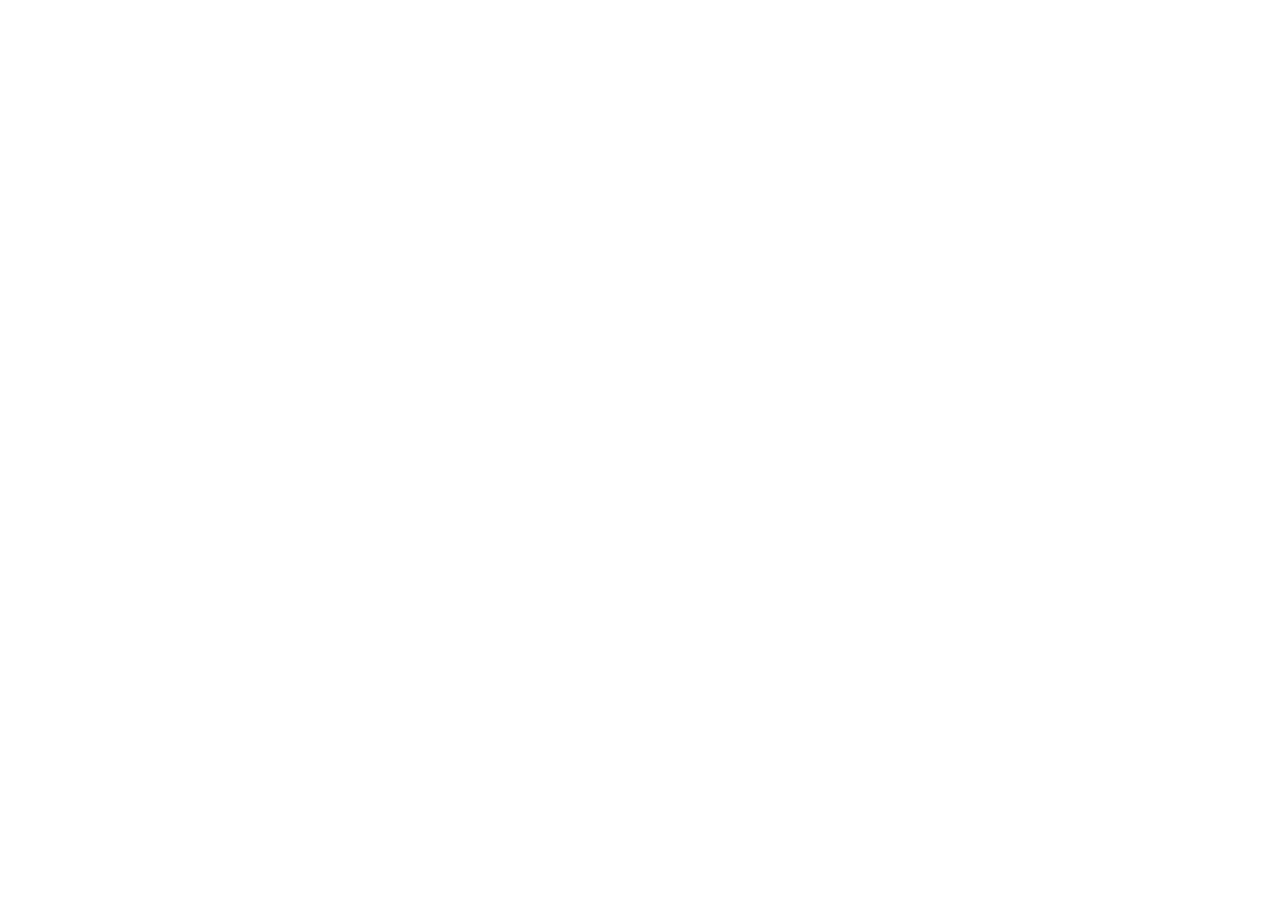
==== commit 7bc1ff99: "Root: Agent Control demo build from agent-os 791401c (Quinn Round 2 pass, Will OK 11:43 CT); retire " ====
--- a/index.html
+++ b/index.html
@@ -1,3854 +1,18 @@
 <!doctype html>
-<html lang="en">
-<head>
-<meta charset="utf-8">
-<meta name="viewport" content="width=device-width,initial-scale=1,viewport-fit=cover">
-<meta name="theme-color" content="#071611">
-<meta name="color-scheme" content="dark">
-<meta name="referrer" content="no-referrer">
-<meta http-equiv="Content-Security-Policy" content="default-src 'none'; script-src 'self' 'unsafe-inline'; style-src 'unsafe-inline'; img-src 'self' data:; connect-src https://fchitebejupdcpdartrk.supabase.co wss://fchitebejupdcpdartrk.supabase.co; manifest-src 'self'; worker-src 'self'; base-uri 'none'; form-action 'none';">
-<meta name="apple-mobile-web-app-capable" content="yes">
-<meta name="apple-mobile-web-app-status-bar-style" content="black-translucent">
-<meta name="apple-mobile-web-app-title" content="Agent OS">
-<link rel="icon" type="image/png" href="icons/favicon.png">
-<link rel="apple-touch-icon" href="icons/apple-touch-icon.png">
-<link rel="manifest" href="manifest.webmanifest">
-<title>Agent OS</title>
-<style>
-/* Forest Studio (docs/design in the agent-os repo). Base styles come from the approved prototype. */
-
-:root{--bg:#071611;--surface:#10251c;--raised:#173326;--text:#f4eddb;--muted:#b8c9bc;--accent:#d6be7a;--line:#365443;--cream:#f4eddb;--ink:#17291f;--radius:28px;font:16px/1.5 -apple-system,BlinkMacSystemFont,'Segoe UI',sans-serif;color-scheme:dark}*{box-sizing:border-box}body{margin:0;background:var(--bg);color:var(--text)}button,input,textarea,select{font:inherit}button,a{touch-action:manipulation}button{cursor:pointer;color:inherit;background:transparent;border:1px solid var(--line);border-radius:14px;min-height:44px;padding:9px 15px;display:inline-flex;align-items:center;justify-content:center;gap:8px}button:hover{background:#244335}button:disabled{opacity:.55;cursor:default}button:focus-visible,a:focus-visible,input:focus-visible,textarea:focus-visible,select:focus-visible{outline:3px solid var(--accent);outline-offset:3px}input,textarea,select{color:inherit;background:#0a1d15;border:1px solid var(--line);border-radius:12px;padding:12px;min-height:44px;width:100%}textarea{resize:vertical}h1,h2,h3,p{margin:0}h1{font-size:30px;line-height:1.2;letter-spacing:-.6px}h2{font-size:20px;line-height:1.3;letter-spacing:-.2px}h3{font-size:16px}small,.small{font-size:13px}p{line-height:1.55}.muted{color:var(--muted)}.label{font-size:12px;text-transform:uppercase;letter-spacing:1.2px;color:var(--muted)}.icon{width:20px;height:20px;fill:none;stroke:currentColor;stroke-width:1.7;stroke-linecap:round;stroke-linejoin:round;flex:none}.primary{background:var(--accent);color:var(--ink);border-color:var(--accent);font-weight:600}.primary:hover{background:#e3ce98}.secondary{background:#153426}.ghost{border-color:transparent}.circle{border-radius:50%;width:44px;padding:0;flex:none}.row{display:flex;align-items:center;gap:12px}.between{justify-content:space-between}.wrap{flex-wrap:wrap}.stack{display:grid;gap:16px}.badge{display:inline-flex;align-items:center;gap:6px;font-size:12px;border:1px solid var(--line);border-radius:99px;padding:3px 9px;white-space:nowrap}.badge.attention{color:#f2cd85}.dot{width:7px;height:7px;border-radius:50%;background:var(--accent)}.app{display:grid;grid-template-columns:210px 1fr;min-height:100vh}.sidebar{position:sticky;top:0;height:100vh;border-right:1px solid var(--line);padding:28px 20px;display:flex;flex-direction:column;gap:32px}.brand{font-size:20px;font-weight:650}.brand-mark{background:linear-gradient(140deg,#527753,#173a27);border:1px solid #90a884;border-radius:13px;width:35px;height:35px;display:grid;place-items:center;color:var(--accent)}.nav{display:grid;gap:5px}.nav a{display:flex;gap:12px;align-items:center;min-height:46px;border-radius:14px;padding:10px 14px;color:var(--muted);text-decoration:none;font-size:14px}.nav a:hover,.nav a.active{background:#244335;color:var(--text)}.sidebar-foot{margin-top:auto}.avatar{width:36px;height:36px;border-radius:50%;display:grid;place-items:center;background:#244335}.workspace{min-width:0;padding:24px 32px 40px;max-width:1600px;width:100%;margin:auto}.topbar{display:flex;align-items:center;justify-content:space-between;gap:16px;margin-bottom:24px}.search-button{justify-content:flex-start;max-width:380px;width:100%;color:var(--muted);font-size:14px}.top-actions{display:flex;gap:8px}.preview{border-radius:12px;background:#162c20;border:1px solid var(--line);padding:10px 14px;display:flex;align-items:center;justify-content:space-between;gap:12px;font-size:13px;margin-bottom:24px}.page-heading{margin-bottom:24px;display:flex;justify-content:space-between;align-items:flex-start;gap:16px}.home-grid{display:grid;grid-template-columns:minmax(0,1.6fr) minmax(310px,1fr);gap:24px}.panel{background:var(--surface);border:1px solid var(--line);border-radius:var(--radius);padding:24px;min-width:0}.elliot{background:radial-gradient(ellipse at 5% 0%,#346047 0%,#163e2a 38%,#10251c 80%);border-color:#679675;box-shadow:inset 0 1px 15px #a7d8b517}.orb{width:44px;height:44px;border-radius:50%;background:radial-gradient(circle at 32% 22%,#c3d4a6,#47735a 28%,#132b21 66%);border:1px solid #a7be8a;box-shadow:0 0 16px #98c7a124;display:grid;place-items:center;flex:none}.orb:after{content:'';background:var(--accent);width:6px;height:6px;border-radius:50%}.conversation{height:320px;overflow:auto;display:flex;flex-direction:column;gap:16px;padding:24px 0;scrollbar-width:thin;overscroll-behavior:contain}.message{max-width:92%;padding:14px 16px;background:#0e261b;border:1px solid #365443;border-radius:18px;white-space:pre-wrap;overflow-wrap:anywhere;font-size:15px}.message.user{align-self:flex-end;background:#274735}.message-footer{display:flex;flex-wrap:wrap;gap:6px;margin-top:10px}.source{min-height:30px;padding:4px 8px;font-size:12px;border-radius:8px}.composer{border:1px solid #66866c;border-radius:21px;background:#0c2018;padding:12px;display:grid;gap:10px}.composer textarea{background:transparent;border:0;padding:2px 0;min-height:50px;max-height:160px;font-size:16px}.composer-controls{display:flex;justify-content:space-between;align-items:center;gap:8px}.composer-controls .row{gap:6px}.chip{min-height:34px;font-size:12px;padding:4px 8px;border-radius:99px}.thread-select{width:auto;max-width:180px;padding:6px 9px;min-height:36px;font-size:13px}.cream{background:var(--cream);color:var(--ink);border-color:#e5d7b7}.cream .muted,.cream .label{color:#465848}.cream button{border-color:#b6bea6}.cream button:hover{background:#e5e6d4}.cream .primary{color:var(--cream);background:#173c29;border-color:#173c29}.cream .primary:hover{background:#245339}.cream .badge{border-color:#b6bea6}.approval-item{padding-top:18px;margin-top:16px;border-top:1px solid #cbd0bb}.scope{display:grid;grid-template-columns:80px 1fr;gap:7px;font-size:13px;margin:12px 0 16px}.briefing{padding:18px 0}.briefing p{margin-top:8px}.open-list{margin-top:16px}.list-row{padding:16px 0;border-bottom:1px solid var(--line);display:flex;align-items:center;justify-content:space-between;gap:12px}.list-row:last-child{border-bottom:0}.list-row p{font-size:13px;color:var(--muted);margin-top:4px}.widget-head{display:flex;justify-content:space-between;align-items:center;gap:12px}.widget-actions{display:flex;gap:4px}.widget-actions button{min-height:32px;width:32px;padding:0;font-size:18px}.widget{margin-bottom:20px}.progress{height:8px;border-radius:8px;background:#254636;overflow:hidden;margin:12px 0}.progress span{display:block;background:#99c4a0;height:100%;width:30%}.task-grid{display:grid;gap:16px}.task{padding:20px;border:1px solid var(--line);border-radius:20px;background:var(--surface)}.timeline{display:flex;gap:8px;margin:16px 0;flex-wrap:wrap}.stage{font-size:12px;border:1px solid var(--line);padding:5px 9px;border-radius:99px;color:var(--muted)}.stage.done{background:#30513b;color:var(--text)}.stage.current{border-color:var(--accent);color:var(--accent)}.tabs{display:flex;gap:8px;margin:16px 0;flex-wrap:wrap}.tabs button.active{background:#30513b}.note-grid{display:grid;grid-template-columns:repeat(auto-fit,minmax(250px,1fr));gap:16px}.note{padding:20px;background:var(--surface);border:1px solid var(--line);border-radius:18px}.note p{margin:12px 0}.mobile-nav{display:none}.toast{position:fixed;bottom:26px;left:50%;transform:translateX(-50%);z-index:50;background:var(--cream);color:var(--ink);border:1px solid #d0bf93;border-radius:15px;padding:14px 20px;max-width:min(90vw,650px);box-shadow:0 10px 30px #0005;font-size:14px}dialog{border:1px solid var(--line);border-radius:24px;background:var(--surface);color:var(--text);width:min(680px,calc(100vw - 32px));max-height:85dvh;padding:24px;overscroll-behavior:contain}dialog::backdrop{background:#020c08b5;backdrop-filter:blur(5px)}dialog h2{margin-bottom:16px}dialog p{margin:12px 0}dialog pre{white-space:pre-wrap;overflow-wrap:anywhere;background:#0a1d15;padding:16px;border-radius:12px;font:14px/1.6 inherit}dialog .dialog-top{display:flex;align-items:center;justify-content:space-between;gap:12px}dialog .dialog-top h2{margin:0}.dialog-content{margin-top:20px}.dialog-content label{display:grid;gap:8px;margin-bottom:16px}.dialog-content label.check{display:flex;align-items:center}.check input{width:20px;min-height:20px;accent-color:var(--accent)}.section-intro{max-width:700px;margin-bottom:24px}.empty{padding:20px 0;color:var(--muted)}.focus-mode .sidebar,.focus-mode .topbar,.focus-mode .preview,.focus-mode .support-column,.focus-mode .project-widget,.focus-mode .briefing-widget{display:none}.focus-mode .app{grid-template-columns:1fr}.focus-mode .home-grid{grid-template-columns:1fr}.focus-mode .workspace{max-width:1000px}.focus-mode .conversation{height:55dvh}.flat .elliot{background:var(--surface);box-shadow:none}.flat .orb,.flat .brand-mark{background:#294633;box-shadow:none}.flat dialog::backdrop{backdrop-filter:none}.sr-only{position:absolute;width:1px;height:1px;padding:0;margin:-1px;overflow:hidden;clip:rect(0,0,0,0);white-space:nowrap;border:0}[hidden]{display:none!important}.notice{padding:12px 16px;border:1px solid #86733e;border-radius:14px;color:#ecd497;background:#332b14;margin-bottom:20px}.dragging{opacity:.5}.micro{font-size:12px;color:var(--muted);margin-top:10px}kbd{font-size:12px;border:1px solid var(--line);border-radius:5px;padding:2px 5px}.inline-link{color:var(--accent)}
-@media(min-width:1000px){.panel{transition:border-color .15s}.panel:hover{border-color:#63836b}}@media(max-width:1050px){.app{grid-template-columns:175px 1fr}.workspace{padding:24px}.home-grid{grid-template-columns:1fr}.support-column{display:grid;grid-template-columns:1fr 1fr;gap:20px}.support-column .widget{margin:0}.support-column .approval-widget{grid-column:1/-1}.conversation{height:300px}}@media(max-width:700px){.app{display:block}.sidebar{display:none}.workspace{padding:18px 16px calc(104px + env(safe-area-inset-bottom))}.topbar{margin-bottom:16px}.top-actions .pause-label{display:none}.preview{font-size:12px;align-items:flex-start}.preview button{min-height:32px;padding:3px 8px;white-space:nowrap;font-size:12px}.page-heading{margin-bottom:18px}h1{font-size:25px}.page-heading .muted{font-size:13px}.panel{padding:18px;border-radius:24px}.home-grid{gap:16px}.support-column{display:block}.support-column .widget{margin-bottom:16px}.conversation{height:270px}.message{font-size:14px}.mobile-nav{position:fixed;z-index:20;bottom:0;left:0;right:0;background:#071611ed;backdrop-filter:blur(12px);display:flex;justify-content:space-around;border-top:1px solid var(--line);padding:8px 6px calc(8px + env(safe-area-inset-bottom))}.mobile-nav a{color:var(--muted);text-decoration:none;display:flex;flex-direction:column;align-items:center;justify-content:center;gap:3px;font-size:11px;min-height:48px;min-width:58px;border-radius:14px}.mobile-nav a.active{color:var(--accent);background:#203c2b}.toast{bottom:calc(88px + env(safe-area-inset-bottom))}.thread-select{max-width:125px}.focus-mode .mobile-nav{display:none}.focus-mode .workspace{padding-bottom:24px}.focus-mode .conversation{height:50dvh}.widget-head h2{font-size:18px}.topbar .search-button span{font-size:13px}.search-button kbd{display:none}}
-@media(prefers-reduced-motion:reduce){*{scroll-behavior:auto!important;transition:none!important;animation:none!important}}
-
-/* Additions for live data */
-.signin{max-width:440px;margin:12vh auto 0;padding:0 16px}
-.signin .panel{padding:32px}
-.signin label{display:grid;gap:6px;margin-bottom:16px}.signin label span{color:var(--muted);font-size:14px}
-.signin .check{display:flex;align-items:center;gap:10px;color:var(--muted);font-size:14px}.signin .check input{width:20px;min-height:20px;accent-color:var(--accent)}
-.err{color:#f0b3a1}
-.nav a .count,.mobile-nav a .count{margin-left:auto;background:var(--accent);color:var(--ink);border-radius:99px;font-size:11px;font-weight:700;padding:1px 7px;line-height:1.5}
-.mobile-nav a{position:relative}.mobile-nav a .count{position:absolute;top:2px;right:8px;margin:0}
-.badge.ok{color:#a9d8b2}.badge.danger{color:#f0b3a1}.badge.attention{color:#e7c46f}.badge.ok .dot{background:#9fd3a9}.badge.danger .dot{background:#e7a38f}
-.timeline{list-style:none;padding:0}.stage.failed{border-color:#e7a38f;color:#f0b3a1}
-.message.pending{border-style:dashed}.message.pending p{margin-top:4px;color:var(--muted)}.message.failed{border-color:#86523f}
-.review-answer{max-width:none;margin-top:12px}
-.trust{margin-top:12px;line-height:1.6}
-.obs-link{color:inherit;text-decoration:underline;text-underline-offset:2px;overflow-wrap:anywhere}
-.bot.inactive{opacity:.6}.bot .thread-select{flex:1 1 180px;min-width:0;max-width:100%}.note-suggestion pre{white-space:pre-wrap}
-.state-returned{color:#a9d8b2}.state-blocked,.state-failed,.state-stale{color:#f0b3a1}.state-running{color:var(--accent)}
-.stat{font-size:30px;font-weight:600;line-height:1.2;margin:8px 0 4px}
-.note h2{font-size:18px}.note .list-row:first-of-type{padding-top:8px}
-.control-grid{grid-template-columns:repeat(auto-fit,minmax(300px,1fr))}
-#connect-grok:active,#grok-confirm:active,#grok-dismiss:active,#jev-auto:active{transform:scale(.98)}
-.scope dd{margin:0;white-space:pre-wrap;overflow-wrap:anywhere}.scope dt{opacity:.8}
-.cream .scope dt{color:#465848;opacity:1}.cream details summary{min-height:44px;display:flex;align-items:center;cursor:pointer;font-size:14px}
-.approval-item:first-child{border-top:0;margin-top:8px;padding-top:4px}
-.form-pair{gap:12px;align-items:flex-start}.form-pair label{flex:1 1 160px}
-dialog h3{margin:20px 0 8px}dialog details{margin:8px 0}dialog form label{display:grid;gap:6px;margin-bottom:16px}dialog form label span{color:var(--muted);font-size:14px}
-.notice.row{padding:8px 8px 8px 16px}
-.composer .micro{margin-top:0}
-.focus-mode .support-column{display:none}
-.widget[draggable=true]{cursor:default}
-dialog pre{font-family:inherit}
-#pause-button,.brand{white-space:nowrap}
-.note-grid{align-items:start}
-.elliot{display:flex;flex-direction:column;align-self:start}
-.elliot .conversation{height:max(320px,calc(100dvh - 400px))}
-.focus-mode .elliot .conversation{height:calc(100dvh - 330px)}
-.elliot-head>.row{min-width:0}.elliot-head{flex-wrap:nowrap;align-items:flex-start}
-/* Home board */
-@keyframes rise{from{opacity:0;transform:translateY(14px)}to{opacity:1;transform:none}}
-@keyframes ringIn{from{stroke-dashoffset:var(--full)}}
-@keyframes breathe{0%,100%{box-shadow:0 0 14px #98c7a130,0 0 0 0 #9fd3a944}50%{box-shadow:0 0 30px #98c7a160,0 0 0 10px #9fd3a900}}
-@keyframes spin{to{transform:rotate(360deg)}}
-@keyframes pulse{0%{box-shadow:0 0 0 0 currentColor}70%{box-shadow:0 0 0 7px transparent}100%{box-shadow:0 0 0 0 transparent}}
-.enter .rise{animation:rise .55s cubic-bezier(.2,.8,.2,1) both;animation-delay:calc(min(var(--i,0),14) * 45ms)}
-.enter .ring-fill{animation:ringIn 1.1s cubic-bezier(.2,.8,.2,1) both .15s}
-.ring-fill{transition:stroke-dashoffset .6s}
-.dot.pulse{color:#f2cd8566;animation:pulse 1.8s infinite}.badge.ok .dot.pulse{color:#9fd3a955}
-.button-link{color:var(--accent);text-decoration:none;font-size:14px;display:inline-flex;align-items:center;min-height:44px}.button-link:hover{text-decoration:underline}
-.hero{display:grid;grid-template-columns:1fr auto;gap:28px;align-items:center;padding:28px 32px;margin-bottom:20px;position:relative;overflow:hidden}
-.hero:before{content:'';position:absolute;inset:-40% -10% auto auto;width:420px;height:420px;border-radius:50%;background:radial-gradient(circle,#d6be7a1c,transparent 65%);pointer-events:none}
-.hero-main{display:grid;grid-template-columns:minmax(0,1fr);gap:14px;min-width:0}.hero-top{gap:16px}.hero h1{font-size:32px}
-.hero-orb{width:58px;height:58px;position:relative}.hero-orb.live{animation:breathe 4s ease-in-out infinite}
-.hero-orb.busy:before{content:'';position:absolute;inset:-6px;border-radius:50%;border:2px solid transparent;border-top-color:var(--accent);border-right-color:#d6be7a55;animation:spin 1.4s linear infinite}
-.hero-orb.sleep{filter:saturate(.4) brightness(.8)}
-.hero-line{font-size:18px;color:var(--text);max-width:640px}
-.quick-ask{display:flex;flex-wrap:wrap;align-items:center;gap:8px;background:#0b1f17cc;border:1px solid #66866c;border-radius:20px;padding:6px 6px 6px 16px;max-width:720px;transition:border-color .2s,box-shadow .2s}
-.quick-ask:focus-within{border-color:var(--accent);box-shadow:0 0 0 4px #d6be7a22}
-.quick-ask>.icon{color:var(--muted)}.quick-ask input{border:0;background:transparent;min-width:0;flex:1 1 120px;padding:10px 4px;outline:none}
-.quick-ask input:focus-visible{outline:none}.quick-ask .thread-select{max-width:130px;background:#10251c}
-.model-choice{display:grid;gap:4px;min-width:0}.model-choice select{width:100%;max-width:none;min-height:44px}
-.quick-ask .model-choice{flex:1 1 120px;max-width:160px}
-.elliot-model{display:grid;grid-template-columns:minmax(0,1fr);gap:8px;margin:16px 0}
-.elliot-model .model-choice{max-width:320px}.elliot-model p{margin:0}
-.hero-links{gap:16px}.hero-links .micro{margin:0}
-.hero-gauge{display:grid;justify-items:center;gap:6px;text-align:center}
-.gauge-ring{position:relative;width:118px;height:118px}.gauge-text{position:absolute;inset:0;display:grid;place-content:center;line-height:1.1}
-.gauge-text strong{font-size:30px;font-weight:650}.gauge-text span{font-size:12px;color:var(--muted)}
-.tiles{display:grid;grid-template-columns:repeat(4,1fr);gap:14px;margin-bottom:24px}
-.tile{position:relative;display:grid;grid-template-columns:auto 1fr;grid-template-rows:auto auto;column-gap:14px;justify-items:start;align-items:center;text-align:left;
- padding:16px 18px;border-radius:20px;background:var(--surface);min-height:84px;overflow:hidden;transition:transform .18s,border-color .18s,background .18s}
-.tile:hover{transform:translateY(-2px);background:var(--surface);border-color:#63836b}.tile:active{transform:translateY(0) scale(.98)}
-.tile-icon{grid-row:1/3;width:40px;height:40px;border-radius:12px;display:grid;place-items:center;background:#1b3a2b;color:var(--muted)}
-.tile-num{font-size:28px;font-weight:650;line-height:1.1;font-variant-numeric:tabular-nums}.tile-label{font-size:13px;color:var(--muted)}
-.tile.hot{border-color:#8a7440;background:linear-gradient(135deg,#2c2a16,#10251c 70%)}.tile.hot .tile-icon{background:var(--accent);color:var(--ink)}
-.glow{--mx:50%;--my:-200px}
-.glow:after{content:'';position:absolute;inset:0;border-radius:inherit;pointer-events:none;opacity:0;transition:opacity .25s;
- background:radial-gradient(260px circle at var(--mx) var(--my),#d6be7a17,transparent 70%)}
-.glow:hover:after{opacity:1}
-.board{display:grid;gap:20px;align-content:start;min-width:0}
-.board-head{margin-top:4px}.board-head h2{font-size:22px}
-.filter-bar{display:flex;gap:6px;flex-wrap:wrap}
-.chip.filter{gap:8px;padding:4px 12px;min-height:36px;font-size:13px;color:var(--muted)}
-.chip.filter.active{background:var(--accent);color:var(--ink);border-color:var(--accent);font-weight:600}
-.chip-count{font-size:11px;background:#ffffff14;border-radius:99px;padding:0 7px}.chip.filter.active .chip-count{background:#17291f22}
-.project-grid{display:grid;grid-template-columns:repeat(auto-fill,minmax(300px,1fr));gap:16px;align-items:start}
-.project-card{position:relative;padding:20px;border-radius:22px;background:linear-gradient(180deg,color-mix(in srgb,var(--hue) 9%,var(--surface)),var(--surface) 120px);
- border:1px solid var(--line);border-top:3px solid var(--hue);transition:transform .18s,border-color .18s,box-shadow .18s;display:grid;gap:14px}
-.project-card:hover{box-shadow:0 14px 34px #0006;border-color:color-mix(in srgb,var(--hue) 45%,var(--line));border-top-color:var(--hue)}
-.pc-head{display:flex;align-items:center;gap:14px}.pc-title{flex:1;min-width:0}.pc-title h2{font-size:19px}.pc-title p{margin-top:2px}
-.pc-ring{position:relative;width:52px;height:52px;flex:none}.pc-pct{position:absolute;inset:0;display:grid;place-items:center;font-size:12px;font-weight:600}
-.lane-bar{display:flex;gap:3px;height:8px;border-radius:8px;overflow:hidden}.lane-bar.empty-bar{background:#254636}
-.seg{min-width:8px;border-radius:3px}
-.lane-needs{--lane:#e7c46f}.lane-review{--lane:#f4eddb}.lane-running{--lane:#9fd3a9}.lane-bot{--lane:#8fb4e3}.lane-queued{--lane:#4f6f5c}
-.seg{background:var(--lane)}.seg.lane-running{animation:pulse 1.8s infinite;color:#9fd3a955}
-.board-list{display:grid;gap:4px}
-.board-row{display:flex;align-items:flex-start;gap:12px;justify-content:flex-start;text-align:left;border:1px solid transparent;border-radius:14px;padding:9px 10px;width:100%;min-height:52px}
-.board-row:hover{background:#ffffff08;border-color:var(--line)}
-.lane-dot{width:9px;height:9px;border-radius:50%;background:var(--lane);margin-top:7px;flex:none}
-.board-row.lane-running .lane-dot{animation:pulse 1.8s infinite;color:#9fd3a955}
-.board-text{display:grid;min-width:0}.board-title{font-size:14px;overflow:hidden;text-overflow:ellipsis;white-space:nowrap}
-.board-meta{font-size:12px;color:var(--muted);overflow:hidden;text-overflow:ellipsis;white-space:nowrap}
-.pc-foot{display:flex;justify-content:space-between;align-items:center;gap:8px;flex-wrap:wrap}.pc-foot .row{gap:2px}
-.small-btn{min-height:36px;padding:4px 10px;font-size:13px;border-radius:12px}.small-btn .icon{width:16px;height:16px}
-.pc-empty{padding:4px 0}
-.quiet{display:flex;flex-wrap:wrap;gap:8px;align-items:center}.quiet .chip{gap:8px;padding:4px 12px}
-.hue-dot{width:8px;height:8px;border-radius:50%;background:var(--hue)}
-.tag-chip{display:inline-flex;align-items:center;gap:6px;padding:2px 10px;border-radius:99px;border:1px solid #ffffff1f;background:#ffffff0a;color:inherit;font:inherit;font-size:12px;min-height:24px}
-button.tag-chip{cursor:pointer}.msg-tag{margin-bottom:6px}
-.thread-filters{display:flex;gap:6px;overflow-x:auto;padding:2px 0 10px;scrollbar-width:none}.thread-filters .chip{flex:none}
-.tiles.big-actions{grid-template-columns:repeat(3,1fr)}.big-actions .tile{min-height:96px}.big-actions .tile-num{font-size:30px}
-.scope.essentials{margin:10px 0}
-.brain input[type=search]{width:100%;margin-bottom:12px}
-.brain-tree{display:grid;gap:2px}.folder summary{display:flex;align-items:center;gap:10px;min-height:44px;cursor:pointer;list-style:none}
-.folder summary::-webkit-details-marker{display:none}.folder-name{flex:1;font-weight:600}.folder-body{padding-left:18px;border-left:1px solid #ffffff14;margin-left:9px}
-.note-link{display:flex;align-items:center;gap:10px;min-height:44px;color:inherit;text-decoration:none;overflow-wrap:anywhere}.note-link:hover{color:var(--accent)}
-.lineup{padding:20px 22px;min-width:0;max-width:100%}
-.lineup-row{display:flex;gap:6px;overflow-x:auto;padding:14px 2px 4px;scrollbar-width:thin;scroll-snap-type:x proximity;min-width:0;max-width:100%}
-.bot-grid{display:grid;grid-template-columns:minmax(0,1fr);gap:16px}
-.bot-cmd{display:grid;gap:8px;margin-top:12px}
-.bot-cmd button,.bot-cmd textarea,.bot-cmd select{min-height:44px}
-.bot-live{font:600 12px/1.2 ui-monospace,'SF Mono',Menlo,monospace;letter-spacing:.04em;text-transform:uppercase}
-.bot-live.live-working{color:#9fd3a9}.bot-live.live-claimed{color:#8fb4e3}.bot-live.live-blocked{color:#e7c46f}.bot-live.live-done{color:#a9d8b2}.bot-live.live-idle{color:var(--muted)}
-.bot-result{overflow-wrap:anywhere;white-space:pre-wrap}
-@media(min-width:768px){.bot-grid{grid-template-columns:repeat(2,minmax(0,1fr))}}
-.lineup-bot{flex-direction:column;border:0;border-radius:16px;padding:8px 6px;min-width:84px;max-width:84px;gap:6px;scroll-snap-align:start;transition:transform .18s,background .18s}
-.lineup-bot:hover{transform:translateY(-3px);background:#ffffff0a}
-.lineup-name{font-size:13px;font-weight:600}.lineup-role{font-size:11px;color:var(--muted);line-height:1.25;max-height:2.5em;overflow:hidden;text-align:center;display:-webkit-box;-webkit-line-clamp:2;-webkit-box-orient:vertical}
-.avatar-ring{--s:52px;position:relative;width:var(--s);height:var(--s);border-radius:50%;padding:3px;flex:none;background:#2a4636;display:inline-block}
-.avatar-ring.busy{background:conic-gradient(var(--accent) var(--p),#2a4636 0)}
-.bot-face{width:100%;height:100%;border-radius:50%;display:grid;place-items:center;font-size:calc(var(--s) * .3);font-weight:650;color:var(--text);border:2px solid var(--bg)}
-.bot-count{position:absolute;right:-3px;top:-3px;min-width:20px;height:20px;border-radius:10px;background:var(--accent);color:var(--ink);font-size:11px;font-weight:700;display:grid;place-items:center;padding:0 5px;border:2px solid var(--bg)}
-.feed{list-style:none;margin:12px 0 0;padding:0;position:relative}
-.feed:before{content:'';position:absolute;left:5px;top:10px;bottom:10px;width:2px;background:var(--line)}
-.feed-item{display:flex;gap:12px;align-items:flex-start;padding:8px 0;position:relative}
-.feed-dot{width:12px;height:12px;border-radius:50%;background:var(--surface);border:2px solid #6f8f78;margin-top:5px;flex:none;z-index:1}
-.feed-done .feed-dot,.feed-run .feed-dot{border-color:#9fd3a9;background:#2f5a3e}.feed-fail .feed-dot{border-color:#e7a38f}.feed-note .feed-dot{border-color:var(--accent)}
-.feed-running .feed-dot{border-color:#9fd3a9;animation:pulse 1.8s infinite;color:#9fd3a955}
-.feed-body{flex:1;min-width:0}.feed-body p{font-size:13px;overflow-wrap:anywhere}.feed-body .micro{margin-top:2px}
-.up-next{list-style:none;padding:0;margin:12px 0 0;display:grid;gap:10px}
-.up-next li{display:flex;align-items:center;gap:12px}.up-next li>div{flex:1;min-width:0}
-.when{font-size:12px;color:var(--accent);white-space:nowrap}.small-orb{width:36px;height:36px}
-.routines-off{margin-top:12px}.routines-off summary{cursor:pointer;font-size:13px;color:var(--muted);min-height:36px;display:flex;align-items:center}
-.routine.off strong{color:var(--muted)}
-.switch{position:relative;width:52px;min-width:52px;height:30px;min-height:30px;border-radius:99px;padding:0;background:#254636;border-color:#3e604c;transition:background .2s}
-.switch .knob{position:absolute;left:3px;top:3px;width:22px;height:22px;border-radius:50%;background:var(--muted);transition:transform .22s cubic-bezier(.3,1.4,.5,1),background .2s}
-.switch.on{background:var(--accent);border-color:var(--accent)}.switch.on .knob{transform:translateX(22px);background:var(--ink)}
-.switch:hover{background:#2e5440}.switch.on:hover{background:#e3ce98}
-.routines-panel{margin-top:24px}
-.day-picker{display:flex;gap:4px;flex-wrap:wrap;margin-top:8px}.day-picker .day{display:block;margin:0}
-.day input{position:absolute;opacity:0;width:1px;height:1px}.day span{display:grid;place-items:center;min-width:44px;min-height:40px;border:1px solid var(--line);border-radius:12px;font-size:13px;cursor:pointer}
-.day input:checked+span{background:var(--accent);color:var(--ink);border-color:var(--accent);font-weight:600}.day input:focus-visible+span{outline:3px solid var(--accent);outline-offset:2px}
-.summary-table{width:100%;border-collapse:collapse;font-size:13px}.summary-table th,.summary-table td{text-align:left;padding:6px 8px;border-bottom:1px solid var(--line)}.summary-table th{color:var(--muted);font-weight:500}
-.chat-page .elliot .conversation{height:max(360px,calc(100dvh - 330px))}
-.flat .tile.hot{background:var(--surface)}.flat .hero:before,.flat .glow:after{display:none}.flat .project-card{background:var(--surface)}
-@media(max-width:1050px){.tiles{grid-template-columns:repeat(2,1fr)}.tiles.big-actions{grid-template-columns:repeat(3,1fr)}}
-@media(min-width:701px) and (max-width:1100px){.hero{grid-template-columns:minmax(0,1fr)}}
-@media(max-width:700px){.hero{grid-template-columns:1fr;padding:20px;gap:18px}.hero h1{font-size:25px}.hero-orb{width:46px;height:46px}.hero-line{font-size:16px}
- .hero-gauge{grid-template-columns:auto 1fr;justify-items:start;text-align:left;column-gap:14px;align-items:center}.hero-gauge .gauge-ring{grid-row:1/3;width:84px;height:84px}
- .hero-gauge .ring{width:84px;height:84px}.gauge-text strong{font-size:22px}
- .quick-ask{flex-wrap:wrap;padding:6px 6px 6px 14px}.quick-ask input{flex:1 1 60%}.quick-ask .thread-select{max-width:none;flex:1}
- .tiles{gap:10px;margin-bottom:18px}.tile{padding:12px;min-height:72px;column-gap:10px}.tile-icon{width:34px;height:34px}.tile-num{font-size:23px}.tile-label{font-size:12px}
- /* The phone's three action tiles are narrow: keep the words inside them. */
- .big-actions .tile{grid-template-columns:1fr;align-content:start;row-gap:6px}.big-actions .tile-icon{grid-row:auto}
- .big-actions .tile-num{font-size:23px}.big-actions .tile[data-tile=ask] .tile-num{font-size:19px}
- .project-grid{grid-template-columns:1fr}.board-head{gap:10px}.lineup{padding:16px}.hero-links .micro{display:none}}
-/* Forest plus glow */
-.hold{position:relative;overflow:hidden;-webkit-user-select:none;user-select:none;-webkit-touch-callout:none}.hold-label{position:relative}
-.hold-fill{position:absolute;inset:0;transform-origin:left;transform:scaleX(0);background:#ffffff40;pointer-events:none}
-.hold.holding .hold-fill{transform:scaleX(1);transition:transform var(--hold,650ms) linear}.hold.holding{transform:scale(.97)}
-.burst{position:fixed;border-radius:50%;pointer-events:none;z-index:60;box-shadow:0 0 6px currentColor}
-@keyframes drift1{0%,100%{transform:translate(0,0) scale(1)}50%{transform:translate(-60px,30px) scale(1.15)}}
-@keyframes drift2{0%,100%{transform:translate(0,0) scale(1)}50%{transform:translate(50px,-25px) scale(.9)}}
-@keyframes float{0%,100%{transform:translateY(0)}50%{transform:translateY(-4px)}}
-@keyframes tickOn{from{stroke:#ffffff14}}
-.hero{background:linear-gradient(150deg,#1d4a35 0%,#0f2a1f 55%,#0b1d16 100%);border-color:#4f7c60;box-shadow:0 20px 60px #00000070,inset 0 1px 0 #ffffff14}
-.hero:before{display:none}.hero>*:not(.blob){position:relative;z-index:1}
-.blob{position:absolute;border-radius:50%;filter:blur(50px);pointer-events:none;opacity:.55}
-.blob.b1{width:340px;height:340px;right:-60px;top:-120px;background:radial-gradient(circle,#d6be7a,#d6be7a00 70%);animation:drift1 16s ease-in-out infinite}
-.blob.b2{width:300px;height:300px;left:30%;bottom:-170px;background:radial-gradient(circle,#4fb39a,#4fb39a00 70%);animation:drift2 19s ease-in-out infinite}
-.gauge-ring{width:150px;height:150px}.gauge-text{gap:6px;justify-items:center}.gauge-text span{font-size:11px;letter-spacing:.4px}
-.dial .tick{stroke:#ffffff1c}.dial .tick.on{stroke:var(--accent);filter:drop-shadow(0 0 3px #d6be7a88)}.dial .tick.on.full{stroke:#e7a38f}
-.enter .dial .tick.on{animation:tickOn .4s both;animation-delay:var(--d)}
-.dot-num{display:inline-flex;line-height:0}.dots .lit{filter:drop-shadow(0 0 2px #d6be7a99)}
-.tile{background:linear-gradient(160deg,#173326cc,#0e221acc);backdrop-filter:blur(10px);box-shadow:inset 0 1px 0 #ffffff0d}
-.tile.hot{background:linear-gradient(150deg,#5a4a1d,#2a2614 55%,#10251c);border-color:#a88d4b;box-shadow:0 10px 30px #d6be7a1f,inset 0 1px 0 #ffffff1a}
-.project-card{overflow:hidden;background:linear-gradient(165deg,color-mix(in srgb,var(--hue) 22%,#10251c) 0%,#10251c 55%);border:1px solid color-mix(in srgb,var(--hue) 30%,var(--line));border-top-width:1px;
- box-shadow:inset 0 1px 0 #ffffff12}
-.project-card:before{content:'';position:absolute;width:220px;height:220px;right:-70px;top:-90px;border-radius:50%;background:radial-gradient(circle,color-mix(in srgb,var(--hue) 55%,transparent),transparent 70%);filter:blur(30px);opacity:.6;pointer-events:none}
-.project-card>*{position:relative}
-.project-card:hover{box-shadow:0 18px 40px #0007,0 0 0 1px color-mix(in srgb,var(--hue) 40%,transparent),inset 0 1px 0 #ffffff12}
-.pc-emoji{font-size:22px;line-height:1}
-.lineup{background:linear-gradient(160deg,#162f24,#0e211a);overflow:hidden}
-.avatar-ring{background:hsl(var(--bh) 30% 30%);box-shadow:0 0 18px hsl(var(--bh) 60% 50% / .25)}
-.avatar-ring.busy{background:conic-gradient(hsl(var(--bh) 70% 65%) var(--p),hsl(var(--bh) 25% 25%) 0);box-shadow:0 0 22px hsl(var(--bh) 70% 55% / .45)}
-.bot-face{background:radial-gradient(circle at 35% 25%,hsl(var(--bh) 45% 42%),hsl(var(--bh) 40% 18%) 75%)}
-.lineup-bot .avatar-ring{animation:float 5s ease-in-out infinite}.lineup-bot:nth-child(3n+2) .avatar-ring{animation-delay:-1.6s}.lineup-bot:nth-child(3n) .avatar-ring{animation-delay:-3.2s}
-.heat-wrap{margin:14px 0 4px}
-.heat-grid{display:grid;grid-template-rows:repeat(7,1fr);grid-auto-flow:column;grid-auto-columns:max-content;gap:6px;justify-content:start}
-.heat{width:14px;height:14px;border-radius:50%;display:inline-block;background:#ffffff12}
-.heat.l1{background:#3f7a58}.heat.l2{background:#7fc8a0;box-shadow:0 0 6px #7fc8a066}.heat.l3{background:var(--accent);box-shadow:0 0 8px #d6be7a88}
-.heat.future{background:transparent;border:1px dashed #ffffff18}.heat.today{outline:2px solid var(--text);outline-offset:1px}
-.heat-legend{display:flex;justify-content:space-between;align-items:center;gap:8px}.heat-legend .heat{width:9px;height:9px}
-.circle-link{display:none}
-.flat .blob,.flat .project-card:before{display:none}.flat .tile,.flat .lineup{background:var(--surface);backdrop-filter:none}
-@media(max-width:700px){
- .gauge-ring{width:96px;height:96px}.hero-gauge .dial{width:96px;height:96px}.hero-gauge .gauge-ring{width:96px;height:96px}
- .hero-gauge .dot-num svg{width:auto;height:22px}
- .circle-link{display:grid;place-items:center;width:44px;height:44px;border-radius:50%;border:1px solid var(--line);color:var(--text)}
- .mobile-nav{left:12px;right:12px;bottom:calc(10px + env(safe-area-inset-bottom));border:1px solid #ffffff1a;border-radius:28px;background:#0b1d16e6;backdrop-filter:blur(16px);
-  padding:6px;box-shadow:0 12px 40px #000a;justify-content:space-between;align-items:center}
- .mobile-nav a{min-width:0;flex:1;font-size:10px}.mobile-nav a span:not(.count){max-width:100%;overflow:hidden;text-overflow:ellipsis;white-space:nowrap}
- .mobile-nav a[href="#chat"]{flex:none;width:58px;height:58px;min-height:58px;border-radius:50%;margin:-22px 4px 0;background:radial-gradient(circle at 35% 25%,#f0dca0,#d6be7a 45%,#9c8442);color:var(--ink);
-  box-shadow:0 8px 24px #d6be7a55,0 0 0 4px #0b1d16}
- .mobile-nav a[href="#chat"] span:not(.count){display:none}.mobile-nav a[href="#chat"] .icon{width:24px;height:24px}
- .mobile-nav a[href="#chat"].active{background:radial-gradient(circle at 35% 25%,#fff0c4,#e3ce98 45%,#b39a55);color:var(--ink)}
- .workspace{padding-bottom:calc(120px + env(safe-area-inset-bottom))}.toast{bottom:calc(100px + env(safe-area-inset-bottom))}
-}
-/* Home widgets: a grid you can rearrange */
-@keyframes wiggleA{0%,100%{transform:scale(.985) rotate(-.3deg)}50%{transform:scale(.985) rotate(.3deg)}}
-@keyframes wiggleB{0%,100%{transform:scale(.985) rotate(.3deg)}50%{transform:scale(.985) rotate(-.3deg)}}
-/* Five tile sizes on a 12-column grid: small a quarter, normal a third, wide two thirds, tall two rows, full width. */
-.w-grid{display:grid;grid-template-columns:repeat(12,minmax(0,1fr));gap:20px;grid-auto-flow:row dense;align-items:start}
-.w{min-width:0;position:relative;border-radius:24px;grid-column:span 4}.w-small{grid-column:span 3}.w-wide{grid-column:span 8}.w-full{grid-column:1/-1}
-.w-tall{grid-row:span 2}.w-tall>.w-body,.w-tall>.w-body>*{min-height:560px}.w-tall>.w-body>*{height:100%}
-.w .hero,.w .tiles,.w .widget{margin:0}.w .projects-w{display:grid;gap:16px}
-.w-bar{display:flex;align-items:center;gap:8px;padding:6px 6px 10px}
-.w-name{font-size:14px;flex:1;min-width:0;overflow:hidden;text-overflow:ellipsis;white-space:nowrap}
-.w-grip{width:44px;min-height:40px;padding:0;border-radius:12px;cursor:grab;touch-action:none;background:#d6be7a1f;border-color:#d6be7a55}
-.w-grip:active{cursor:grabbing}.grip-dots{width:14px;height:18px;background:radial-gradient(circle,var(--accent) 1.6px,transparent 2px) 0 0/7px 6px}
-.w-tools{display:flex;gap:4px}.w-tool{min-height:36px;padding:4px 10px;font-size:12px;border-radius:10px}
-.w-grid.editing,body.w-dragging{-webkit-user-select:none;user-select:none}
-.w-grid.editing .w{outline:1px dashed #d6be7a66;outline-offset:6px;background:#d6be7a08}
-.w-grid.editing .w:nth-child(odd) .w-body{animation:wiggleA .5s ease-in-out infinite}.w-grid.editing .w:nth-child(even) .w-body{animation:wiggleB .5s ease-in-out infinite .1s}
-.w-grid.editing .w-body{pointer-events:none;opacity:.8;transform:scale(.985);transform-origin:top center;transition:opacity .2s,transform .2s}
-.w-grid.editing .w-body .rise{animation:none}
-.w.w-slot{animation:none!important;outline:2px dashed var(--accent);background:#d6be7a10}.w.w-slot>*{visibility:hidden}
-.w-ghost{position:fixed;z-index:70;pointer-events:none;margin:0;border-radius:24px;box-shadow:0 30px 70px #000c,0 0 0 1px #d6be7a66;animation:none!important;will-change:transform,left,top;overflow:hidden}
-.w-ghost .w-body{opacity:1;transform:none}
-.customize-bar{position:sticky;top:8px;z-index:30;display:flex;justify-content:space-between;align-items:center;gap:12px;flex-wrap:wrap;
- padding:12px 12px 12px 18px;margin-bottom:20px;border:1px solid #a88d4b;border-radius:20px;background:#1a2a1ef2;backdrop-filter:blur(14px);box-shadow:0 12px 30px #0008}
-.add-w{gap:6px;padding:4px 12px}.add-w .icon{width:14px;height:14px}
-.customize-foot{display:flex;justify-content:center;margin-top:20px}
-body.editing-home .mobile-nav{opacity:.35;pointer-events:none}
-@media(max-width:1050px){.w,.w-small{grid-column:span 6}.w-wide,.w-full{grid-column:1/-1}}
-@media(max-width:700px){.w-grid{grid-template-columns:1fr;gap:16px}.w,.w-small,.w-wide,.w-full{grid-column:1/-1}.w-tall{grid-row:auto}.customize-bar{top:4px}.w-tool{padding:4px 8px}
- .w-tall>.w-body,.w-tall>.w-body>*{min-height:70dvh}
- /* A small tile on the phone shows its top part; Show all opens the rest. Still one column. */
- .w-small:not(.w-open)>.w-body{max-height:200px;overflow:hidden;-webkit-mask-image:linear-gradient(180deg,#000 70%,transparent);mask-image:linear-gradient(180deg,#000 70%,transparent)}
- .w-expand{margin:4px auto 0;display:flex}
- .small-btn,.w-tool,.chip.filter,.source{min-height:44px}}
-@media(max-width:700px){.elliot .conversation{height:52dvh}.elliot-head .muted{font-size:13px}.composer-controls{flex-wrap:wrap}.thread-select{max-width:none;flex:1}.composer-controls>.row:first-child{flex:1 1 100%;flex-wrap:wrap}.composer-controls .thread-select{min-width:0;flex:1 1 30%}.composer-controls>.row:last-child{margin-left:auto}
- .page-heading{flex-wrap:wrap}.scope{grid-template-columns:1fr}.scope dt{margin-top:6px}}
-/* Home features: undo toast, usage rings, quick actions, goals, stuck badges, audit log */
-.toast{display:flex;align-items:center;gap:14px}
-/* Pending undos stack above the message toast; each stays until it sends or is undone. */
-.toast-stack{position:fixed;bottom:26px;left:50%;transform:translateX(-50%);z-index:50;display:flex;flex-direction:column;align-items:center;gap:8px;width:max-content;max-width:min(90vw,650px);pointer-events:none}
-/* The message keeps its old width (half the screen) so it covers as little as before; undo rows get more room. */
-.toast-stack .toast{position:static;transform:none;pointer-events:auto;max-width:100%}.toast-stack #toast{max-width:min(50vw,650px)}.undos{display:flex;flex-direction:column;gap:8px;align-items:center}
-@media(max-width:700px){.toast-stack{bottom:calc(100px + env(safe-area-inset-bottom))}}.toast-undo{pointer-events:auto;background:var(--cream);color:var(--ink);border-color:var(--accent);min-height:44px;padding:8px 20px;font-weight:600;box-shadow:0 8px 24px #0005}
-.usage-rings{display:flex;flex-wrap:wrap;justify-content:center;gap:6px 14px;margin:10px 0 12px}.urow{display:flex;align-items:center;gap:8px;font-size:13px}.urow>span{display:grid;line-height:1.2}.urow .micro{margin:0}.urow.off{opacity:.55}
-.hero-gauge .usage-rings .ring{width:30px;height:30px}.hero-gauge .usage-rings{grid-column:1/-1;justify-self:stretch}
-.quick-grid{display:grid;grid-template-columns:repeat(auto-fill,minmax(140px,1fr));gap:10px;margin-top:14px}
-.quick-btn{flex-direction:column;align-items:flex-start;justify-content:flex-start;text-align:left;gap:2px;min-height:68px;padding:12px 14px;border-radius:18px;background:#0e261b}
-.quick-btn .micro{margin:0}.quick-btn:active{transform:scale(.97)}.quick-edit{align-items:center;justify-content:center;flex-direction:row;border-style:dashed;background:transparent;color:var(--muted)}
-.goal{display:grid;gap:8px;width:100%;text-align:left;justify-content:stretch;margin:12px 0 4px;padding:10px 12px;border-radius:14px;border-color:color-mix(in srgb,var(--hue,#d6be7a) 45%,var(--line));background:color-mix(in srgb,var(--hue,#d6be7a) 8%,transparent)}
-.goal-text{display:grid;gap:2px}.goal-text .micro{margin:0}.goal.late .micro{color:#f0b3a1}
-.goal-bar{display:block;height:6px;border-radius:6px;background:#254636;overflow:hidden}.goal-bar span{display:block;height:100%;background:var(--hue,#d6be7a);border-radius:6px;transition:width .6s cubic-bezier(.2,.8,.2,1)}
-.goal-add{margin:10px 0 0;color:var(--muted)}.milestone .check{display:flex;gap:10px;align-items:center;margin:0}.ms-form{margin-top:12px;gap:8px}.ms-form input[type=text],.ms-form #ms-title{flex:1 1 180px;width:auto}.ms-form input[type=date]{flex:0 1 170px;width:auto}
-.stuck-badge{display:inline-block;margin-left:8px;font-size:11px;font-weight:600;color:#f2cd85;border:1px solid #86733e;border-radius:99px;padding:0 7px;box-shadow:0 0 10px #f2cd8540;animation:stuckGlow 2.4s ease-in-out infinite}
-@keyframes stuckGlow{50%{box-shadow:0 0 16px #f2cd8580}}
-.audit-tools{gap:12px;margin-bottom:16px}.audit-tools input{flex:1 1 220px;width:auto;min-height:40px}
-.audit-list{list-style:none;padding:0;margin:0}.audit-row{display:grid;grid-template-columns:110px auto 1fr auto;gap:12px;align-items:center;padding:10px 0;border-bottom:1px solid var(--line);font-size:14px}
-.audit-row:last-child{border-bottom:0}.audit-when{color:var(--muted);font-size:12px;font-variant-numeric:tabular-nums}.audit-what{overflow-wrap:anywhere}
-.actor-you .badge{color:var(--accent)}.actor-mac-worker .badge{color:#a9d8b2}.actor-clock .badge{color:#9fc3d9}
-@media(max-width:700px){.audit-row{grid-template-columns:auto 1fr;row-gap:4px}.audit-what{grid-column:1/-1}}
-@media(prefers-reduced-motion:reduce){.stuck-badge{animation:none}}
-.pins{list-style:none;padding:0;margin:12px 0 0;display:grid;gap:6px}.pin{display:flex;align-items:center;justify-content:space-between;gap:8px;padding:8px 6px 8px 12px;border:1px solid var(--line);border-radius:12px;background:#0e261b;font-size:14px;overflow-wrap:anywhere}
-.pin-add{margin-top:12px;gap:8px}.pin-add input{flex:1;min-width:0}
-.pin-tools{gap:0;flex:none}
-/* Before-and-after lines for vault edits (fact cards, Show changes). Readable on cream and on forest. */
-.diff-list{display:grid;gap:12px;margin-top:8px}.diff-note{display:grid;gap:6px;min-width:0}
-.diff-path{margin:0;font-size:14px;font-weight:600;display:flex;flex-wrap:wrap;gap:8px;align-items:center}
-.diff-hunk{display:grid;gap:2px;min-width:0}.diff-hunk .micro{margin:0}
-.diff-hunk p{margin:0;padding:6px 10px;border-radius:10px;font-size:14px;line-height:1.45;white-space:pre-wrap;overflow-wrap:anywhere}
-.diff-hunk .del{background:#c0563b1f;text-decoration:line-through;text-decoration-color:#c0563b99}.diff-hunk .add{background:#3f8f5a29}
-.diff-note.stale .diff-hunk{opacity:.6}
-.diff-hunk .ctx{color:inherit;opacity:.75}.rule-proposal .diff-hunk p{font-family:ui-monospace,monospace;font-size:13px}
-.cream .diff-hunk .micro{color:#465848}.cream .badge.danger{color:#9a3f28}
-/* What an approval touches (plan F4), and the Audit tab's Show changes stepper. */
-.touches{margin:12px 0;padding:10px 12px;border:1px solid var(--line);border-radius:14px}.cream .touches{border-color:#cbd0bb}
-.touches .label{margin:0 0 4px}.touches .scope{margin:0}.touch-notes{margin:0;padding-left:18px;display:grid;gap:2px}
-.snapshot,.step-count{font-family:ui-monospace,'SF Mono',Menlo,monospace;font-size:12px;letter-spacing:.04em}
-.add-inline{background:#3f8f5a29;border-radius:6px;padding:0 4px}
-.stepper{gap:8px;align-items:center;margin-left:auto}.stepper button{min-height:44px}.stepper button:active{transform:scale(.98)}
-.change-view h2{margin:0;font-size:18px}.change-view .diff-list{margin-top:12px}
-/* Decisions I made (plan F2) on review cards. */
-.used{margin-top:12px}.used .label{margin:0 0 6px}.used-list{margin:0;padding:0;list-style:none;display:grid;gap:6px}
-.used-list li{overflow-wrap:anywhere;line-height:1.5}.used-list .micro{display:inline-block;min-width:88px;margin:0}
-.checks{margin-top:12px}.checks .label{margin:0}.check-list{margin:6px 0 0;padding:0;list-style:none;display:grid;gap:8px}
-.check{overflow-wrap:anywhere}.check .micro{margin:2px 0 0}.badge.warn{font-weight:600}
-.task-checks{display:grid;gap:6px;justify-items:start}.task-checks .check-list{margin:0;gap:4px}.task-checks li{overflow-wrap:anywhere}
-.edit-checks{min-height:44px}.checks-form{display:grid;gap:8px}.checks-form label{color:var(--muted);font-size:14px}
-.decisions{margin-top:12px}.decisions .label{margin:0 0 6px}.decision-list{margin:0;padding-left:20px;display:grid;gap:10px}
-.decision{overflow-wrap:anywhere}.decision>.row{margin-top:6px;gap:8px}.decision .micro{margin:4px 0 0}
-.decision-fix{display:grid;gap:6px;margin-top:8px}.decision-fix label{display:grid;gap:6px}.decision-fix label span{color:var(--muted);font-size:14px}
-
-/* Automations tile: futuristic Forest Studio (approved Oct 9; reference design/Automations-Tile-Futuristic.html). */
-.auto-tile{position:relative;overflow:hidden;border-radius:24px;padding:20px;height:100%;
- background:linear-gradient(160deg,#173326cc,#0e221acc);border:1px solid #ffffff14;backdrop-filter:blur(10px);
- box-shadow:inset 0 1px 0 #ffffff12,0 0 0 1px #d6be7a10;--mono:ui-monospace,'SF Mono',Menlo,Consolas,monospace}
-.auto-tile:before{content:'';position:absolute;inset:0;pointer-events:none;opacity:.35;
- background-image:linear-gradient(#ffffff08 1px,transparent 1px),linear-gradient(90deg,#ffffff08 1px,transparent 1px);background-size:22px 22px;
- -webkit-mask-image:linear-gradient(180deg,transparent,#000 60%);mask-image:linear-gradient(180deg,transparent,#000 60%)}
-.auto-tile:after{content:'';position:absolute;left:0;right:0;height:80px;top:-80px;pointer-events:none;background:linear-gradient(180deg,transparent,#9fd3a914,transparent);animation:auto-scan 5s linear infinite}
-@keyframes auto-scan{to{top:100%}}
-.auto-head{display:flex;align-items:center;gap:12px;position:relative}.auto-head h2{margin:0;font-size:18px}
-.auto-core{position:relative;width:44px;height:44px;flex:none}
-.auto-core span{position:absolute;border-radius:50%}
-.auto-core .o1{inset:2px;border:1.5px dashed #9fd3a980;animation:auto-spin 8s linear infinite}
-.auto-core .o2{inset:7px;border:1.2px dashed #d6be7a99;animation:auto-spin 5s linear infinite reverse}
-.auto-core .heart{inset:15px;background:#9fd3a9;box-shadow:0 0 12px #9fd3a9,0 0 28px #9fd3a966;animation:auto-beat 1.8s ease-in-out infinite}
-.auto-core.calm .heart{background:#e7c46f;box-shadow:0 0 10px #e7c46f88}
-@keyframes auto-spin{to{transform:rotate(360deg)}}@keyframes auto-beat{50%{transform:scale(.7)}}
-.auto-status{margin:0;font:500 12px var(--mono)}.auto-status.ok{color:#9fd3a9}.auto-status.warn{color:#e7c46f}.auto-status.idle{color:var(--muted)}
-.auto-chip{margin-left:auto;font:600 11px var(--mono);letter-spacing:.08em;color:var(--accent);border:1px solid #d6be7a55;border-radius:99px;padding:4px 10px;background:#d6be7a12;white-space:nowrap}
-.auto-stream{position:relative;margin:16px 0 6px;height:58px}.auto-stream svg{width:100%;height:100%;overflow:visible}
-.auto-stream .path{fill:none;stroke:var(--line);stroke-width:1.5}
-.auto-stream .glow{fill:none;stroke:#d6be7a;stroke-width:2;stroke-linecap:round;stroke-dasharray:8 120;animation:auto-flow 2.2s linear infinite;filter:drop-shadow(0 0 4px #d6be7a)}
-.auto-stream .g2{stroke:#9fd3a9;animation-delay:-.7s;filter:drop-shadow(0 0 4px #9fd3a9)}.auto-stream .g3{stroke:#8fb4e3;animation-delay:-1.4s;filter:drop-shadow(0 0 4px #8fb4e3)}
-.auto-stream.paused .glow{animation-play-state:paused;opacity:.35}
-@keyframes auto-flow{from{stroke-dashoffset:128}to{stroke-dashoffset:0}}
-.auto-stream .node{position:absolute;font:600 10px var(--mono);letter-spacing:.06em;color:var(--muted);background:var(--surface);border:1px solid var(--line);border-radius:8px;padding:3px 7px;transform:translateY(-50%)}
-.auto-stream .n1{left:0;top:18%}.auto-stream .n2{left:0;top:82%}.auto-stream .n3{right:0;top:50%;color:var(--text);border-color:#d6be7a66;box-shadow:0 0 14px #d6be7a33}
-.auto-rows{display:grid;gap:8px;position:relative;margin-top:10px}
-.auto-row{display:grid;grid-template-columns:40px minmax(0,1fr) auto;gap:12px;align-items:center;padding:10px 12px;border-radius:18px;background:#0b1d16b3;border:1px solid #ffffff0d}
-.auto-row.ok{color:#9fd3a9}.auto-row.warn{color:#e7c46f}.auto-row.idle{color:var(--muted)}
-.auto-ring{width:40px;height:40px}.auto-ring circle{fill:none;stroke-width:3}.auto-ring .track{stroke:#ffffff12}.auto-ring .ticks{stroke:#ffffff26;stroke-dasharray:1 5.28}
-.auto-ring .arc{stroke:currentColor;stroke-linecap:round;stroke-dasharray:107;transform:rotate(-90deg);transform-origin:center;filter:drop-shadow(0 0 3px currentColor);
- animation:auto-fill var(--d,60s) linear forwards}
-@keyframes auto-fill{from{stroke-dashoffset:var(--from,107)}to{stroke-dashoffset:0}}
-.auto-ring.idle{display:block;border-radius:50%;border:3px dashed #ffffff1f;box-sizing:border-box}
-.auto-row.warn .arc{animation:none;stroke-dashoffset:0}
-.auto-text{min-width:0}.auto-text strong{display:block;color:var(--text);font-size:15px}
-.auto-text p{margin:0;font:12px var(--mono);color:var(--muted);white-space:nowrap;overflow:hidden;text-overflow:ellipsis}
-.auto-pill{font:600 10px var(--mono);letter-spacing:.08em;text-transform:uppercase;border-radius:99px;padding:4px 9px;border:1px solid currentColor;background:color-mix(in srgb,currentColor 10%,transparent);white-space:nowrap}
-.auto-foot{display:grid;grid-template-columns:minmax(0,1fr) auto;gap:12px;align-items:end;margin-top:16px;position:relative}
-.auto-bars{display:flex;gap:4px;align-items:flex-end;height:34px}
-.auto-bars i{flex:1;border-radius:3px 3px 1px 1px;background:linear-gradient(180deg,var(--accent),#d6be7a33);transform-origin:bottom;animation:auto-grow 2.8s ease-in-out infinite alternate}
-.auto-bars i:last-child{background:linear-gradient(180deg,#9fd3a9,#9fd3a933);box-shadow:0 0 10px #9fd3a955}
-@keyframes auto-grow{from{transform:scaleY(.6)}to{transform:scaleY(1)}}
-.auto-days{display:flex;gap:4px;font:10px var(--mono);color:var(--muted);opacity:.7;margin-top:4px}.auto-days span{flex:1;text-align:center}
-.auto-stat{text-align:right;display:grid}.auto-stat b{font:600 26px/1 var(--mono);font-variant-numeric:tabular-nums;color:var(--text);text-shadow:0 0 18px #d6be7a44}
-.auto-stat span{font:11px var(--mono);color:var(--muted)}
-.flat .auto-tile{background:var(--surface);backdrop-filter:none}.flat .auto-tile:before,.flat .auto-tile:after{display:none}
-@media(prefers-reduced-motion:reduce){.auto-tile:after{display:none}.auto-tile *{animation:none!important}.auto-ring .arc{stroke-dashoffset:var(--from,107)}}
-/* ---------- Customization (Will's 20 answers, Oct 9) ---------- */
-.primary:hover{background:var(--accent-hover,#e3ce98)}
-.top-extras{display:flex;gap:8px;align-items:center}
-.live-chip{font:600 11px ui-monospace,'SF Mono',Menlo,monospace;letter-spacing:.08em;text-transform:uppercase;color:var(--muted);border:1px solid var(--line);border-radius:99px;padding:4px 10px;white-space:nowrap}
-.live-chip.on{color:#9fd3a9;border-color:#9fd3a966;box-shadow:0 0 10px #9fd3a922}
-#focus-button[aria-pressed=true]{background:var(--accent);color:var(--ink);border-color:var(--accent)}
-.dock-only{display:none}
-@media(min-width:1200px){.dock-only{display:inline-flex}}
-@media(max-width:700px){.top-extras .live-chip{display:none}.top-extras #focus-button{width:44px;padding:0}.focus-label{display:none}}
-.nav-more{margin-top:4px}
-.more-grid{display:grid;grid-template-columns:repeat(auto-fill,minmax(140px,1fr));gap:8px}
-.more-item{display:flex;align-items:center;gap:10px;min-height:52px;padding:10px 14px;border:1px solid var(--line);border-radius:16px;color:var(--text);text-decoration:none}
-.more-item:hover{background:#244335}
-.tab-row .tab-tools{gap:4px}.w-tool[aria-pressed=true]{background:var(--accent);color:var(--ink);border-color:var(--accent)}
-.layout-switch{display:flex;gap:6px;align-items:center;flex-wrap:wrap;margin-bottom:16px}.layout-switch .label{margin-right:4px}
-.layout-switch .chip .hue-dot{background:var(--hue)}
-.customize-bar .cz-title{display:grid;gap:2px;min-width:0;flex:1 1 260px}.customize-bar .cz-title .micro{margin:0}.cz-tools{gap:8px}
-.w-size{width:auto;min-height:36px;padding:4px 8px;font-size:12px;border-radius:10px;background:#0a1d15}
-.style-group{margin:12px 0 4px}.style-group .label{margin-bottom:8px}.swatch{width:14px;height:14px;border-radius:50%;border:1px solid #ffffff40}
-.button-like{display:inline-flex;align-items:center;justify-content:center;min-height:44px;padding:9px 15px;border:1px solid var(--line);border-radius:14px;cursor:pointer;margin:0!important}
-.button-like:hover{background:#244335}.button-like:focus-within{outline:3px solid var(--accent);outline-offset:3px}
-.preview-list{grid-template-columns:140px 1fr}
-/* Swipes: the card slides over a hint that says what letting go does. */
-.swipe-wrap{position:relative;border-radius:16px;min-width:0}
-.swipe{touch-action:pan-y;position:relative;z-index:1;transition:transform .2s cubic-bezier(.2,.8,.2,1)}
-.swipe-wrap.swiping .swipe{transition:none}
-.swipe-hint{position:absolute;inset:0;display:none;align-items:center;padding:0 20px;border-radius:16px;font:600 12px ui-monospace,'SF Mono',Menlo,monospace;letter-spacing:.08em;text-transform:uppercase}
-.swipe-hint.ok{background:#2f5a3e;color:#d9f0dc}.swipe-hint.danger{background:#5a2f25;color:#f6d3c8}
-.swipe-hint.left{justify-content:flex-end}
-.swiping[data-dir=right] .swipe-hint.right,.swiping[data-dir=left] .swipe-hint.left{display:flex}
-.swiping.armed .swipe-hint{box-shadow:inset 0 0 0 2px currentColor}
-.swiped-away{display:none}
-.approval-item:focus-visible,.task:focus-visible{outline:3px solid var(--accent);outline-offset:3px}
-.snoozed{opacity:.7}
-/* A changed card glows once when a live update arrives. */
-@keyframes changedGlow{0%{box-shadow:0 0 0 0 color-mix(in srgb,var(--accent) 70%,transparent)}100%{box-shadow:0 0 0 12px transparent}}
-.changed{outline:2px solid color-mix(in srgb,var(--accent) 70%,transparent);outline-offset:2px;animation:changedGlow 1.2s ease-out 2}
-/* Long-press and right-click menu */
-.ctx-menu{position:fixed;z-index:80;min-width:220px;max-width:min(320px,calc(100vw - 16px));display:grid;padding:6px;border-radius:18px;border:1px solid #ffffff1f;
- background:#10251cf2;backdrop-filter:blur(14px);box-shadow:0 18px 50px #000b,inset 0 1px 0 #ffffff12}
-.ctx-menu button{justify-content:flex-start;border:0;border-radius:12px;text-align:left}
-.ctx-menu button:focus-visible{outline-offset:-3px}
-.ctx-title{margin:6px 10px 4px;font-size:12px;color:var(--muted);white-space:nowrap;overflow:hidden;text-overflow:ellipsis}
-/* Command bar */
-#palette-list{display:grid;gap:2px;margin-top:12px}
-.cmd{justify-content:space-between;border-color:transparent;text-align:left}.cmd.active{background:#244335;border-color:var(--line)}
-.cmd-hint{font:11px ui-monospace,'SF Mono',Menlo,monospace;color:var(--muted);letter-spacing:.06em;text-transform:uppercase}
-.keys-grid{display:grid;grid-template-columns:repeat(auto-fill,minmax(220px,1fr));gap:4px 16px}.key-input{width:64px;text-align:center;font-family:ui-monospace,'SF Mono',Menlo,monospace}
-/* Pull to refresh */
-.ptr{position:fixed;top:calc(10px + env(safe-area-inset-top));left:50%;transform:translateX(-50%);z-index:55;padding:8px 14px;border-radius:99px;background:#10251cf2;border:1px solid var(--line);
- font:600 12px ui-monospace,'SF Mono',Menlo,monospace;letter-spacing:.06em;color:var(--text);box-shadow:0 10px 30px #0008}
-/* The extra check for risky approvals (Face ID later) */
-.faceid{display:flex;gap:14px;align-items:flex-start;padding:14px 16px;border:1px dashed #e7c46f88;border-radius:18px;background:#332b1455;margin-bottom:12px}
-.faceid p{margin:4px 0 0}.faceid-mark{width:40px;height:40px;border-radius:12px;display:grid;place-items:center;border:1px solid #e7c46f66;color:#e7c46f;flex:none}
-dialog .swipe-wrap>.approval-item,dialog .faceid~.swipe-wrap .approval-item{background:var(--cream);color:var(--ink);border-radius:18px;padding:16px;border-top:0}
-/* Honest states */
-.skeleton-list{display:grid;gap:10px;margin-top:12px}.skeleton-row{height:18px;border-radius:9px;background:linear-gradient(90deg,#ffffff0a,#ffffff16,#ffffff0a);background-size:200% 100%;animation:shimmer 1.4s linear infinite}
-.skeleton-row:nth-child(2){width:80%}.skeleton-row:nth-child(3){width:60%}
-@keyframes shimmer{to{background-position:-200% 0}}
-.unknown{margin-top:12px}.unknown-value{font:600 22px/1.1 ui-monospace,'SF Mono',Menlo,monospace;letter-spacing:.04em;color:var(--muted);margin:0 0 6px}
-.mono-label,.mono{font:600 11px ui-monospace,'SF Mono',Menlo,monospace;letter-spacing:.08em;color:var(--muted)}
-.bundle .count-num{display:flex;align-items:flex-end;gap:12px;margin:14px 0 8px}
-.split-stat{display:grid;grid-template-columns:1fr 1fr;gap:12px;margin-top:12px}.split-stat .unknown-value{font-size:18px}
-.run-track{position:relative;height:28px;margin:16px 0 4px;border-radius:14px;background:#ffffff0a;border:1px solid var(--line)}
-.run-mark{position:absolute;top:5px;width:4px;height:16px;border-radius:2px;background:var(--accent);transform:translateX(-50%)}
-.run-mark.state-returned{background:#9fd3a9}.run-mark.state-blocked,.run-mark.state-failed,.run-mark.state-stale{background:#e7a38f}
-.run-axis{display:flex;justify-content:space-between;margin:0}
-.run-list{list-style:none;padding:0;margin:12px 0 0;display:grid;gap:6px;font-size:13px}
-.goal-list{display:grid;gap:8px;margin-top:12px}.goal-row{display:grid;gap:6px;width:100%;justify-content:stretch;text-align:left;padding:10px 12px;border-radius:14px}
-.streak-row{display:flex;gap:6px;margin:4px 0}.streak-dot{width:16px;height:16px;border-radius:50%;background:#ffffff12;border:1px solid #ffffff14}
-.streak-dot.on{background:var(--accent);box-shadow:0 0 8px color-mix(in srgb,var(--accent) 60%,transparent)}.streak-dot.now{outline:2px solid var(--text);outline-offset:1px}
-.filter-fields{display:grid;grid-template-columns:repeat(auto-fit,minmax(150px,1fr));gap:12px}.filter-fields>div{display:grid;gap:6px}.filter-fields label{margin:0!important}
-.filter-preview{color:var(--muted);margin:12px 0}
-/* Drill-down */
-.drill{border:0;padding:0;background:none;min-height:0;border-radius:50%;cursor:pointer}.drill:hover{background:none;filter:brightness(1.15)}
-.heat-btn{display:block;border-radius:12px;padding:4px}.heat-btn .heat-grid{display:grid}
-.drill-stats{display:grid;grid-template-columns:repeat(auto-fit,minmax(110px,1fr));gap:10px;margin:16px 0}
-.drill-stat{display:grid;padding:12px 14px;border:1px solid var(--line);border-radius:16px;background:#0e261b}
-.drill-stat strong{font:600 26px/1.1 ui-monospace,'SF Mono',Menlo,monospace;font-variant-numeric:tabular-nums}.drill-stat span{font-size:12px;color:var(--muted)}
-.drill-bars{display:flex;align-items:flex-end;gap:4px;height:120px;padding:8px 0;border-bottom:1px solid var(--line);overflow:hidden}
-.drill-bar{flex:1;min-width:0;display:flex;align-items:flex-end;justify-content:center;height:100%}.drill-bar i{display:block;border-radius:4px 4px 1px 1px;background:var(--accent);max-width:100%}
-/* Focus view and project pages */
-.focus-grid{display:grid;grid-template-columns:repeat(auto-fit,minmax(min(320px,100%),1fr));gap:20px;align-items:start}
-.focus-section h2{font-size:18px}.focus-approvals{border-radius:18px;padding:4px 14px 14px;margin-top:8px}
-.ms-list{margin:8px 0 0;padding-left:20px;display:grid;gap:4px;font-size:14px}.ms-list .done{text-decoration:line-through;color:var(--muted)}
-/* Elliot docked on the Mac */
-.docked .app{grid-template-columns:210px minmax(0,1fr) 400px}
-.dock{position:sticky;top:0;height:100dvh;overflow:auto;border-left:1px solid var(--line);padding:20px 16px;display:grid;gap:12px;align-content:start;background:#0a1b14}
-.dock .elliot .conversation{height:calc(100dvh - 420px)}.dock-draft{display:grid;gap:6px}.dock-draft .row{gap:8px}.dock-draft input{flex:1;min-width:0}
-/* Density */
-body[data-density=compact] .w-grid{gap:12px}
-body[data-density=compact] .panel,body[data-density=compact] .auto-tile,body[data-density=compact] .project-card{padding:14px}
-body[data-density=compact] .hero{padding:18px 20px;gap:16px}
-body[data-density=compact] .tile{min-height:64px;padding:10px 12px}
-body[data-density=compact] .list-row{padding:10px 0}body[data-density=compact] .board-row{min-height:44px;padding:6px 8px}
-body[data-density=compact] .workspace{padding-top:16px}body[data-density=compact] .topbar{margin-bottom:14px}
-:root{--safe-top:env(safe-area-inset-top,0px);--safe-bottom:env(safe-area-inset-bottom,0px)}
-@media(max-width:700px){
- .workspace,body[data-density=compact] .workspace{padding-top:calc(18px + var(--safe-top));padding-left:max(16px,env(safe-area-inset-left));padding-right:max(16px,env(safe-area-inset-right))}
- .topbar{gap:8px;min-width:0}.topbar .search-button{min-width:0}.top-actions{flex-shrink:0}
- input,textarea,select,.thread-select{font-size:16px}
- dialog{margin:max(16px,var(--safe-top)) auto;max-height:calc(100dvh - max(16px,var(--safe-top)) - max(16px,var(--safe-bottom)));overflow:auto}
- dialog.confirm-sheet{margin:auto 0 0;width:100%;max-width:100%;border-radius:28px 28px 0 0;padding-bottom:calc(24px + var(--safe-bottom));max-height:calc(100dvh - var(--safe-top) - 24px)}
- .ctx-menu{max-height:calc(100dvh - var(--safe-top) - var(--safe-bottom) - 16px);overflow:auto}
-}
-/* Animation level per layout. Subtle stops ambient loops; Off (or Reduce Motion) stops everything. */
-body[data-motion=subtle] .blob,body[data-motion=subtle] .hero-orb,body[data-motion=subtle] .hero-orb:before,body[data-motion=subtle] .lineup-bot .avatar-ring,
-body[data-motion=subtle] .auto-tile:after,body[data-motion=subtle] .auto-core span,body[data-motion=subtle] .auto-stream .glow,body[data-motion=subtle] .auto-bars i,
-body[data-motion=subtle] .stuck-badge,body[data-motion=subtle] .dot.pulse,body[data-motion=subtle] .seg,body[data-motion=subtle] .feed-dot,body[data-motion=subtle] .lane-dot,
-body[data-motion=subtle] .w-body,body[data-motion=subtle] .skeleton-row{animation:none!important}
-body[data-motion=off] *,body[data-motion=off] *:before,body[data-motion=off] *:after{animation:none!important;transition:none!important;scroll-behavior:auto!important}
-body[data-motion=off] .auto-tile:after{display:none}body[data-motion=off] .auto-ring .arc{stroke-dashoffset:var(--from,107)}
-.flat .ctx-menu,.flat .ptr{backdrop-filter:none;background:var(--surface)}.flat .changed{animation:none}.flat .live-chip.on{box-shadow:none}.flat .streak-dot.on{box-shadow:none}
-/* Signature home: morning and evening, health, menu, tabs, deck, gallery. */
-.sr-only{position:absolute;width:1px;height:1px;padding:0;margin:-1px;overflow:hidden;clip:rect(0,0,0,0);white-space:nowrap;border:0}
-.topbar{flex-wrap:wrap;align-items:flex-start}
-.sig-head,.health-row,#offline-banner{flex:1 0 100%;min-width:0;max-width:100%}
-.sig-head{display:flex;justify-content:space-between;align-items:flex-start;gap:12px;margin-bottom:8px;min-width:0}
-.sig-head h1{margin:0;font-size:28px;line-height:1.15}.sig-head .micro{margin:0 0 2px}
-#menu-btn{position:relative;width:44px;min-height:44px;padding:0;flex:none}
-.burger{width:18px;height:2px;background:currentColor;box-shadow:0 -6px 0 currentColor,0 6px 0 currentColor;display:block}
-.menu-badge{position:absolute;top:-2px;right:-2px;background:var(--accent);color:var(--ink);border-radius:99px;font-size:11px;font-weight:700;min-width:18px;line-height:18px;padding:0 5px}
-.health-row{display:grid;gap:8px;margin:0 0 12px;max-width:100%;min-width:0}
-#health{justify-content:flex-start;gap:10px;border-radius:99px;width:max-content;max-width:100%}
-.h-dots{display:flex;gap:8px;align-items:center}
-.h-dot{width:10px;height:10px;border-radius:50%;display:inline-block;background:#ffffff44;flex:none}
-.h-dot.ok{background:#9fd3a9;box-shadow:0 0 8px #9fd3a988}.h-dot.run{background:#8fb4e3}.h-dot.warn{background:#e7c46f}.h-dot.bad{background:#e7a38f}.h-dot.idle{background:#ffffff44}
-.health-detail{display:grid;gap:6px;padding:8px 4px 0}.health-line{display:flex;gap:8px;align-items:center;margin:0;min-height:44px}
-.health-line strong{min-width:64px}.offline-banner{margin:0 0 12px;padding:10px 14px;border-radius:16px;background:#332b14;color:#f4eddb;border:1px solid #e7c46f88}
-.day-lead{margin:0 0 16px;padding:18px 20px;border-radius:24px;border:1px solid #ffffff14;background:linear-gradient(160deg,#173326cc,#0e221acc);min-width:0}
-.day-lead h2{margin:0 0 8px;font-size:18px}.day-lead p,.day-lead li{margin:4px 0}.day-lead ul{margin:0;padding-left:18px}
-.deck-wrap{display:grid;grid-template-columns:minmax(0,1fr);max-width:100%;min-width:0}
-.deck{display:flex;gap:12px;overflow-x:auto;scroll-snap-type:x mandatory;width:100%;max-width:100%;min-width:0;contain:inline-size;position:relative;padding-bottom:4px}
-.deck>.approval-item,.deck>.card{flex:0 0 100%;scroll-snap-align:center;min-width:0;max-width:100%;position:relative}
-.approval-widget,.w-body{min-width:0}
-.pager{display:flex;gap:4px;justify-content:center}.pager-dot{width:44px;min-height:44px;padding:0;border:0;background:transparent}
-.pager-dot:before{content:'';width:8px;height:8px;border-radius:50%;background:#17291f55}.pager-dot.on:before{background:#17291f}
-.approval-widget .approval-item{background:var(--cream);color:var(--ink);border-radius:22px;padding:16px;border:1px solid #cbd0bb}
-.approval-widget .card-main{display:grid;grid-template-columns:44px minmax(0,1fr);gap:12px;align-items:start}
-.icon-tile{width:44px;height:44px;border-radius:14px;display:grid;place-items:center;background:#efe6d4;color:#17291f}
-.name-row{display:flex;gap:8px;align-items:center;flex-wrap:wrap}.name-row h2{margin:0;font-size:16px}
-.summary.plain{margin:6px 0}.approval-item .actions{display:flex;flex-wrap:wrap;gap:8px;margin-top:12px}
-.approval-item .deny{color:#8a3020;border-color:#e7b2a4}
-.risk{font:600 11px ui-monospace,SFMono-Regular,Menlo,monospace;letter-spacing:.06em;border-radius:99px;padding:2px 8px;border:1px solid currentColor}
-.risk.low{color:#1f6b3a}.risk.medium{color:#8a5a10}.risk.high{color:#8a3020}
-details.tech>summary.fold{min-height:44px;cursor:pointer}
-.all-clear{text-align:center;padding:28px 16px}.all-clear h2{font-size:22px;margin:8px 0}
-.check-wrap{width:56px;height:56px;margin:0 auto;border-radius:50%;display:grid;place-items:center;border:1px solid #9fd3a966;color:#1f6b3a}
-.run-progress .bar{display:block;height:8px;border-radius:8px;background:#254636;overflow:hidden;margin-top:8px}
-.run-progress .bar-fill{display:block;height:100%;width:100%;background:var(--accent);transform-origin:left center}
-.t-step{margin:6px 0 0}
-.route{min-height:44px;padding:4px 12px;font:600 11px ui-monospace,SFMono-Regular,Menlo,monospace;letter-spacing:.08em;border-radius:99px;color:var(--accent)}
-.route-detail{margin:4px 0 0;font-size:13px;color:var(--muted)}
-.photo-btn{min-width:44px}
-.gallery{display:grid;grid-template-columns:repeat(auto-fill,minmax(148px,1fr));gap:10px}
-.gallery-card{display:grid;gap:6px;justify-items:stretch;text-align:left;padding:10px;border-radius:18px;min-height:132px}
-.gallery-preview{display:grid;gap:6px;padding:10px;border-radius:12px;background:#0e261b;min-height:72px}
-.gp-bar{height:8px;width:46%;border-radius:6px;background:var(--accent)}.gp-line{height:6px;border-radius:6px;background:#ffffff22}.gp-line.short{width:62%}
-.gp-note{font-size:11px;letter-spacing:.06em;color:var(--muted)}
-.size-letter{font:600 11px ui-monospace,SFMono-Regular,Menlo,monospace;letter-spacing:.08em;min-width:16px;text-align:center}
-.avatar-grid{display:grid;grid-template-columns:repeat(auto-fill,minmax(108px,1fr));gap:10px;margin:8px 0 16px}
-.bot-card{display:grid;justify-items:center;gap:4px;padding:12px 8px;border-radius:20px;min-height:128px;text-align:center}
-.bot-card .avatar,.profile .avatar{width:48px;height:48px;border-radius:50%;display:grid;place-items:center;background:#1d4a35;color:var(--text);font-weight:600}
-.profile{display:grid;justify-items:center;gap:8px;padding:16px;margin:8px 0 16px;border:1px solid var(--line);border-radius:24px}
-.profile .avatar.lg{width:72px;height:72px;font-size:22px}
-.pip{width:8px;height:8px;border-radius:50%;display:inline-block;margin-right:4px;background:#ffffff44}
-.pip.run{background:#9fd3a9}.pip.bad{background:#e7a38f}
-.msg-btn{background:var(--accent);color:var(--ink);border-color:var(--accent)}
-.text-back{border:0}
-#task-add{position:fixed;right:16px;bottom:24px;z-index:34;width:56px;height:56px;min-height:56px;padding:0;border-radius:50%;background:var(--accent);color:var(--ink);border:0;box-shadow:0 10px 24px #0006}
-.task-sections{display:grid;grid-template-columns:repeat(4,minmax(0,1fr));gap:8px;margin:8px 0 12px}
-.task-sections .t-head{display:grid;justify-items:start;min-width:0;padding:8px 10px;border-radius:16px}
-.task-sections .t-head.active{background:var(--accent);color:var(--ink);border-color:var(--accent)}
-.usage-page .meter{height:10px;border-radius:8px;background:#254636;overflow:hidden;margin:8px 0}
-.usage-page .meter span{display:block;height:100%;background:var(--accent);transform-origin:left}
-.trend{display:flex;align-items:flex-end;gap:6px;height:88px;margin-top:8px}
-.trend span{flex:1;display:grid;align-items:end;height:100%;min-width:0}
-.trend i{display:block;width:100%;border-radius:4px 4px 0 0;background:var(--accent);min-height:4px}
-.trend em{font-style:normal;font-size:11px;color:var(--muted);text-align:center}
-#sig-tabs{display:none}
-.menu-sheet{position:fixed;inset:0;z-index:45;background:#071611f2;color:var(--text);overflow:auto;padding:calc(16px + env(safe-area-inset-top)) 16px calc(24px + env(safe-area-inset-bottom))}
-.menu-sheet h2{margin:0 0 8px}.menu-row{display:flex;align-items:center;gap:8px;border-bottom:1px solid var(--line)}
-.menu-row a{flex:1;min-height:44px;display:flex;align-items:center;color:inherit;text-decoration:none}
-.menu-tools{display:flex;gap:4px}.inbox-queue{border-radius:24px;padding:8px 16px 16px}
-@keyframes sheet-up{from{transform:translateY(24px);opacity:.6}to{transform:none;opacity:1}}
-@media(max-width:700px){
- #sig-tabs{display:flex;position:fixed;z-index:35;left:12px;right:12px;bottom:calc(10px + env(safe-area-inset-bottom));
-  border:1px solid #ffffff1a;border-radius:28px;background:#0b1d16e6;backdrop-filter:blur(16px);padding:6px;align-items:flex-end;justify-content:space-between;max-width:calc(100% - 24px)}
- #sig-tabs a{flex:1;min-width:0;min-height:44px;display:flex;align-items:center;justify-content:center;text-decoration:none;color:var(--text);font-size:12px;border-radius:16px}
- #sig-tabs a.active{color:var(--accent)}
- #chat-open{flex:none;width:58px;height:58px;min-height:58px;padding:0;border:0;border-radius:50%;margin:-22px 4px 0;background:radial-gradient(circle at 35% 25%,#f0dca0,#d6be7a 45%,#9c8442);color:var(--ink);box-shadow:0 8px 24px #d6be7a55}
- .mobile-nav{position:absolute!important;width:1px;height:1px;margin:-1px;padding:0;overflow:hidden;clip:rect(0,0,0,0);clip-path:inset(50%);white-space:nowrap;border:0}
- #task-add{bottom:calc(96px + env(safe-area-inset-bottom))}
- #view[data-view="chat"]{position:fixed;z-index:40;inset:0;max-width:100%;background:var(--bg);overflow:auto;padding:calc(12px + env(safe-area-inset-top)) 16px calc(24px + env(safe-area-inset-bottom));animation:sheet-up .35s cubic-bezier(.2,.8,.2,1)}
- .task-sections{grid-template-columns:1fr 1fr}
-}
-@media(prefers-reduced-motion:reduce){#view[data-view="chat"]{animation:none!important}}
-body[data-motion=off] #view[data-view="chat"],body[data-motion=subtle] #view[data-view="chat"]{animation:none!important}
-html[data-mode=light]{color-scheme:light;--bg:#efe6d2;--surface:#f7f1e4;--raised:#fffaf0;--text:#1c2b22;--muted:#3e5146;--line:#cfc6b2}
-html[data-mode=light] body{background:var(--bg);color:var(--text)}
-html[data-mode=light] input,html[data-mode=light] textarea,html[data-mode=light] select{background:#fffaf0;color:var(--text)}
-html[data-mode=light] .menu-sheet{background:#efe6d2f5;color:var(--text)}
-html[data-mode=light] .day-lead,html[data-mode=light] .gallery-preview{background:#fffaf0;color:var(--text)}
-html[data-mode=light] #sig-tabs{background:#f7f1e4ee;color:var(--text)}
-.flat .day-lead{background:var(--surface);backdrop-filter:none}
-</style>
-</head>
-<body>
-<svg aria-hidden="true" style="position:absolute;width:0;height:0;overflow:hidden"><defs>
-
-<symbol id="i-home" viewBox="0 0 24 24"><path d="m3 10 9-7 9 7v10H3Z"/><path d="M9 20v-7h6v7"/></symbol><symbol id="i-chat" viewBox="0 0 24 24"><path d="M21 11a9 9 0 0 1-9 9H4l-2 2V11a9 9 0 0 1 19 0Z"/></symbol><symbol id="i-tasks" viewBox="0 0 24 24"><rect x="4" y="3" width="16" height="18" rx="3"/><path d="m8 11 3 3 5-6"/></symbol><symbol id="i-brain" viewBox="0 0 24 24"><circle cx="12" cy="5" r="3"/><circle cx="5" cy="17" r="3"/><circle cx="19" cy="17" r="3"/><path d="m10 8-4 6m8-6 4 6M8 17h8"/></symbol><symbol id="i-folder" viewBox="0 0 24 24"><path d="M3 5h7l2 3h9v12H3Z"/></symbol><symbol id="i-agents" viewBox="0 0 24 24"><circle cx="9" cy="7" r="3"/><path d="M3 20v-3a6 6 0 0 1 12 0v3m1-16a3 3 0 0 1 0 6m2 4a5 5 0 0 1 3 5"/></symbol><symbol id="i-review" viewBox="0 0 24 24"><path d="M4 3h12l4 4v14H4Z"/><path d="M8 10h8m-8 4h8m-8 4h5"/></symbol><symbol id="i-search" viewBox="0 0 24 24"><circle cx="10" cy="10" r="7"/><path d="m15 15 6 6"/></symbol><symbol id="i-pause" viewBox="0 0 24 24"><circle cx="12" cy="12" r="9"/><path d="M9 8v8m6-8v8"/></symbol><symbol id="i-mic" viewBox="0 0 24 24"><rect x="9" y="2" width="6" height="13" rx="3"/><path d="M5 10v2a7 7 0 0 0 14 0v-2m-7 9v3m-4 0h8"/></symbol><symbol id="i-send" viewBox="0 0 24 24"><path d="m3 3 18 9-18 9 3-9Zm3 9h15"/></symbol><symbol id="i-expand" viewBox="0 0 24 24"><path d="M3 9V3h6m6 0h6v6m0 6v6h-6m-6 0H3v-6"/></symbol><symbol id="i-settings" viewBox="0 0 24 24"><path d="M4 7h16M4 17h16"/><circle cx="8" cy="7" r="3"/><circle cx="16" cy="17" r="3"/></symbol><symbol id="i-more" viewBox="0 0 24 24"><circle cx="5" cy="12" r="1"/><circle cx="12" cy="12" r="1"/><circle cx="19" cy="12" r="1"/></symbol><symbol id="i-close" viewBox="0 0 24 24"><path d="m6 6 12 12M6 18 18 6"/></symbol>
-
-<symbol id="i-focus" viewBox="0 0 24 24"><circle cx="12" cy="12" r="8"/><circle cx="12" cy="12" r="3"/><path d="M12 2v3M12 19v3M2 12h3M19 12h3"/></symbol><symbol id="i-check" viewBox="0 0 24 24"><path d="m5 12 5 5 9-10"/></symbol><symbol id="i-edit" viewBox="0 0 24 24"><path d="M4 20h4L19 9l-4-4L4 16v4zM13.5 6.5l4 4"/></symbol><symbol id="i-bot" viewBox="0 0 24 24"><rect x="5" y="8" width="14" height="11" rx="3"/><path d="M12 4v4M9 13h.01M15 13h.01M9.5 16.5h5M3 12v3M21 12v3"/></symbol><symbol id="i-plus" viewBox="0 0 24 24"><path d="M12 5v14M5 12h14"/></symbol><symbol id="i-brain" viewBox="0 0 24 24"><path d="M9 4a3 3 0 0 0-3 3 3 3 0 0 0-2 5 3 3 0 0 0 2 5 3 3 0 0 0 6 1V5a2 2 0 0 0-3-1ZM15 4a3 3 0 0 1 3 3 3 3 0 0 1 2 5 3 3 0 0 1-2 5 3 3 0 0 1-6 1"/></symbol><symbol id="i-folder" viewBox="0 0 24 24"><path d="M3 7a2 2 0 0 1 2-2h4l2 2h8a2 2 0 0 1 2 2v8a2 2 0 0 1-2 2H5a2 2 0 0 1-2-2Z"/></symbol><symbol id="i-note" viewBox="0 0 24 24"><path d="M7 3h7l4 4v14H7zM14 3v4h4M10 12h5M10 16h5"/></symbol>
-</defs></svg>
-
-<section id="signin" class="signin" hidden aria-labelledby="signin-title">
- <div class="panel elliot">
-  <div class="row" style="margin-bottom:16px"><span class="brand-mark">W</span><h1 id="signin-title">Agent OS</h1></div>
-  <p class="muted" style="margin-bottom:24px">Sign in with your Agent OS account.</p>
-  <form id="signin-form">
-   <label><span>Email</span><input id="email" type="email" autocomplete="username" required></label>
-   <label><span>Password</span><input id="password" type="password" autocomplete="current-password" required></label>
-   <label class="check"><input id="remember" type="checkbox" checked> Stay signed in on this device</label>
-   <button class="primary" type="submit" style="width:100%">Sign in</button>
-   <p id="signin-error" class="small err" role="alert" style="margin-top:12px"></p>
-  </form>
- </div>
-</section>
-
-<div class="app" id="app" hidden>
- <aside class="sidebar">
-  <div class="row brand"><span class="brand-mark">W</span>Agent OS</div>
-  <div><div class="label" style="margin-bottom:12px">Personal workspace</div><nav class="nav" aria-label="Main navigation" id="desktop-nav"></nav></div>
-  <div class="sidebar-foot stack"><div class="row"><span class="avatar">WG</span><div><strong class="small">Will Geiken</strong><div class="muted small">Owner</div></div></div></div>
- </aside>
- <main class="workspace" id="main">
-  <header class="topbar">
-   <div class="sig-head">
-    <div><p class="micro" id="daypart-label">Today</p><h1 id="greeting">Good morning, Will</h1></div>
-    <button type="button" id="menu-btn" aria-label="Open menu" aria-expanded="false" aria-controls="menu-sheet"><span class="burger" aria-hidden="true"></span><span class="menu-badge" id="menu-badge" hidden>0</span></button>
-   </div>
-   <div class="health-row">
-    <button type="button" id="health" class="health" aria-expanded="false" aria-controls="health-detail"><span id="health-dots" class="h-dots"></span><span class="health-label">Status</span></button>
-    <div id="health-detail" class="health-detail" hidden></div>
-   </div>
-   <p id="offline-banner" class="offline-banner" hidden></p>
-   <button class="search-button" id="search-button"><svg class="icon"><use href="#i-search"/></svg><span>Search tasks</span><kbd style="margin-left:auto">⌘ K</kbd></button>
-   <div class="top-actions"><span id="top-extras" class="top-extras"></span><a class="circle-link" id="mobile-control" href="#control" aria-label="Control"><svg class="icon"><use href="#i-settings"/></svg></a><button id="pause-button" hidden><svg class="icon"><use href="#i-pause"/></svg><span class="pause-label">Pause queue</span></button></div>
-  </header>
-  <div id="view"></div>
- </main>
-</div>
-<nav class="mobile-nav" id="mobile-nav" aria-label="Mobile navigation" hidden></nav>
-<nav id="sig-tabs" aria-label="Sections">
- <a href="#home">Home</a>
- <a href="#tasks">Tasks</a>
- <button type="button" class="chat-tab" id="chat-open" aria-label="Chat with Elliot"><svg class="icon" viewBox="0 0 24 24" aria-hidden="true"><path d="M5 16.5 4 20l3.5-1.2A8 8 0 1 0 5 16.5z" fill="none" stroke="currentColor" stroke-width="1.75" stroke-linejoin="round"/></svg></button>
- <a href="#bots">Bots</a>
- <a href="#control">Settings</a>
-</nav>
-<div id="menu-sheet" class="menu-sheet" hidden role="dialog" aria-modal="true" aria-label="Menu"></div>
-<div class="toast-stack" id="toast-stack"><div id="undos" class="undos" aria-live="polite"></div><div class="toast" id="toast" role="status" aria-live="polite" hidden></div></div>
-<div class="ptr" id="ptr" role="status" aria-live="polite" hidden></div>
-<dialog id="dialog" aria-labelledby="dialog-title"><div class="dialog-top"><h2 id="dialog-title"></h2><button class="circle" id="close-dialog" aria-label="Close"><svg class="icon"><use href="#i-close"/></svg></button></div><div class="dialog-content" id="dialog-body"></div></dialog>
-<script>
-'use strict';
-// Agent OS dashboard. Talks to Supabase directly with the publishable key and the owner's own
-// sign-in. Every read and change is checked by row-level security and owner-checked functions;
-// nothing here can bypass them. No service-role key, model key or password is stored.
-const BASE='https://fchitebejupdcpdartrk.supabase.co';
-const KEY='sb_publishable_8ajbWJ7jClszIPQSgt8_jw__9v31eqi';
-const PROJECTS=['Agent OS','Insight','Roblox','Growth','Markets','Repo Watch','Team'];
-// AI OS was merged into Agent OS on Oct 9; older tasks keep the old name in the database.
-const projOf=t=>t.project==='AI OS'?'Agent OS':t.project;
-// Elliot's one thread tags each message with a project from the words in it (Will can change the tag
-// before sending). This is plain keyword matching with no model call; local triage replaces it later.
-const PROJECT_WORDS={'Insight':['insight','wellness','testflight','app store','oura','sleep ring','macro','workout','rep','barcode','posthog','sentry'],
- 'Roblox':['roblox','bee','tycoon','game','swarm'],'Growth':['growth','tiktok','content','post','posts','waitlist','marketing','caption','video'],
- 'Markets':['market','markets','coin','coins','memecoin','crypto','token','fomo','flip','watchlist'],
- 'Repo Watch':['repo','repos','github','skill','skills','library','tool'],'Team':['team','bot','bots','grok','quinn','jordan','riley','drew','casey','rowan','rory','finn'],
- 'Agent OS':['agent os','ai os','elliot','worker','dashboard','vault','obsidian','hermes','approval','approvals','routine','brief']};
-function guessProject(text){
- const words=' '+String(text).toLowerCase().replace(/[^a-z0-9 ]+/g,' ')+' ';
- let best=null,score=0;
- for(const [p,list] of Object.entries(PROJECT_WORDS)){
-  const n=list.filter(w=>words.includes(' '+w+' ')).length+(words.includes(' '+p.toLowerCase()+' ')?2:0);
-  if(n>score){best=p;score=n}
- }
- return best;
-}
-const EXECUTORS=['Claude','ChatGPT','Codex','Grok','Manual'];
-// The Mac worker runs template tasks on either subscription. Elliot's model is a per-device choice.
-const WORKER_EXECUTORS=['Claude','ChatGPT'];
-const ROUTING_PROFILES=[{"id":"claude-routine","executor":"Claude","model":"claude-haiku-5-5","reasoning":"low","description":"Routine extraction, short summaries and simple drafts; read-only vault tools.","version":"1"},{"id":"claude-balanced","executor":"Claude","model":"claude-sonnet-5-5","reasoning":"medium","description":"Multi-note synthesis, research and comparisons; read-only vault tools.","version":"1"},{"id":"claude-thorough","executor":"Claude","model":"claude-opus-5-5","reasoning":"medium","description":"Harder analysis on Opus at medium effort, the Claude ceiling. Read-only vault tools. Not a higher effort.","version":"1"},{"id":"chatgpt-routine","executor":"ChatGPT","model":"gpt-6-luna","reasoning":"low","description":"Routine extraction, short summaries and simple drafts; notes supplied by worker, no model tools.","version":"1"},{"id":"chatgpt-balanced","executor":"ChatGPT","model":"gpt-6.1-sol","reasoning":"medium","description":"Multi-note synthesis and harder ChatGPT work. Sol at medium is the ceiling; notes supplied by worker, no model tools.","version":"1"},{"id":"grok-bot","executor":"Grok","model":"Grok bot","reasoning":null,"connected":false,"autoDispatch":false,"status":"Not connected","description":"Hand the work to a registered Grok bot. Not connected until you connect Grok yourself. A suggestion only: Agent OS does not run it or contact the bot.","version":"1"}];
-const GROK_REGISTRY=[{"id":"4e8e236b-1622-4f26-85e6-3f87d9cff42c","name":"Elliot","role":"Executive Assistant (primary)"},{"id":"2c0ed92a-da45-4950-bbfd-5f583d9b2282","name":"Avery","role":"Stack Scout"},{"id":"50276e30-0a42-4579-a6e6-13ea56a17b9b","name":"Jordan","role":"Coder and Web Designer 1"},{"id":"fd8dcb84-fa0f-4db3-95ae-10ec9390d6b6","name":"Riley","role":"Coder and Web Designer 2"},{"id":"e55e2b99-1102-473e-a085-3224527b2287","name":"Quinn","role":"Review"},{"id":"9165f221-422f-448e-8a09-fef4ac44a1d1","name":"Rowan","role":"Growth and Content Lead"},{"id":"7be1d9ea-89ba-4cdf-bceb-4bada54bacce","name":"Casey","role":"Feature Scout"},{"id":"d4bb94f3-a16f-4f48-a1f1-027de7a05cfe","name":"Cameron","role":"Financial Assistant"},{"id":"899a3573-1e90-4247-8713-fe98a1a7328d","name":"Drew","role":"Release and Launch Manager"},{"id":"eda0aad0-80e0-4d1c-b9ab-84adc37f68ae","name":"Sam","role":"Workspace Manager"},{"id":"a75cb19f-97e9-41a0-8cef-7a3e74ad7edc","name":"Taylor","role":"Integration Steward"},{"id":"dd3849d4-2af8-49c8-9f11-e5dca13792da","name":"Parker","role":"Test Harness Keeper"},{"id":"d9c032fa-60c8-4fa5-a0c7-119c963fedf3","name":"Harper","role":"App Store Pilot"},{"id":"0e7b78d2-a5cc-438d-b51c-d8249125c042","name":"Kai","role":"3D Modeler"},{"id":"aafb378f-015d-4d97-8741-3bf0ad2d0d27","name":"Reese","role":"Device / PWA QA"},{"id":"abb4a6ef-ec36-41fc-a4fc-75417fd6e194","name":"Morgan","role":"AI Video Curator"},{"id":"36880672-213e-4e51-9856-80693dd889f9","name":"Rory","role":"Roblox game builder"},{"id":"3fd09dd2-d769-40c4-adb7-a04f1e684700","name":"Finn","role":"Markets Scout"}];
-// Deep ids and anything above the effort ceiling are rejected by the choose function.
-function profilePickable(p){
- if(!p||typeof p.id!=='string'||/-deep$/.test(p.id)||p.model==='gpt-6-astra')return false;
- if(p.reasoning&&p.reasoning!=='low'&&p.reasoning!=='medium')return false;
- return true;
-}
-// Pending, failed, and timed-out routes have no saved profile. An ordinary task has no routing state.
-function awaitingPick(t){
- const s=t&&t.routing_state;
- if(!s||s==='off')return false;
- return s==='pending'||s==='evaluating'||s==='suggested'||s==='manual'||!t.execution_profile;
-}
-const profileLabel=(p,botId)=>{
- if(!p)return '';
- if(p.connected===false){const bot=GROK_REGISTRY.find(b=>b.id===botId);return p.model+' · Not connected'+(bot?' · '+bot.name:'')}
- return p.model+' · '+p.reasoning;
-};
-function routingModeSelect(id){
- const s=el('select',{class:'thread-select',id,'aria-label':'Jev model routing',disabled:!state.routingAvailable},
-  el('option',{value:'off'},'Jev off'),el('option',{value:'suggest'},'Jev: suggest model'));
- s.value=state.routingAvailable?store.get('jev-routing','off'):'off';
- s.addEventListener('change',()=>{store.set('jev-routing',s.value);document.querySelectorAll('#ask-routing,#quick-routing').forEach(o=>o.value=s.value)});
- return s;
-}
-const askModel=()=>{const m=store.get('model','Claude');return WORKER_EXECUTORS.includes(m)?m:'Claude'};
-// On asks Jev to pick a profile. Off means the chat waits for a profile Will picks.
-const jevAuto=()=>store.get('jev-auto',true)!==false;
-function modelSelect(id){
- const s=el('select',{class:'thread-select',id,'aria-label':'Which subscription runs it'},WORKER_EXECUTORS.map(m=>el('option',{value:m,selected:askModel()===m?true:null},m)));
- // Both pickers share one choice, so changing one updates the other.
- s.addEventListener('change',()=>{store.set('model',s.value);document.querySelectorAll('#ask-model,#quick-model').forEach(o=>{if(o!==s){o.value=s.value;o.dispatchEvent(new Event('model-sync'))}})});
- return s;
-}
-const ASK_TEMPLATES=[['research','Ask'],['read','Read a note'],['summarize','Summarize'],['draft','Draft']];
-const TEMPLATE_LABEL={read:'Read a note',summarize:'Summarize notes',research:'Research the vault',draft:'Draft text'};
-const ERROR_TEXT={model_limit:'Hit the subscription limit',model_error:'The model returned an error',timeout:'Ran out of time',
- tool_violation:'Tried a tool it was not allowed',invalid_output:'Returned an unusable answer',authorization_lost:'Stopped because its approval ended',
- stopped:'Stopped by pause',worker_error:'The Mac worker hit an error',stale:'The worker stopped before returning',
- outcome_uncertain:'Outcome uncertain',lease_timeout:'Blocked',heartbeat_timeout:'Blocked'};
-const CANCELLED='Cancelled from the dashboard';
-const VIEWS=[['home','Home','i-home'],['chat','Elliot','i-chat'],['brain','Brain','i-brain'],['tasks','Tasks','i-tasks'],['review','Review','i-review'],['bots','Bots','i-bot'],['control','Control','i-settings']];
-
-// ---------- small helpers ----------
-const $=id=>document.getElementById(id);
-function el(tag,attrs={},...kids){
- const n=document.createElement(tag);
- for(const [k,v] of Object.entries(attrs||{})){
-  if(v==null||v===false)continue;
-  if(k==='class')n.className=v;else if(k==='text')n.textContent=v;
-  else if(k.startsWith('on')&&typeof v==='function')n.addEventListener(k.slice(2),v);
-  else n.setAttribute(k,v===true?'':v);
- }
- for(const k of kids.flat()){if(k==null||k===false)continue;n.append(k)}
- return n;
-}
-const icon=name=>{const s=document.createElementNS('http://www.w3.org/2000/svg','svg');s.setAttribute('class','icon');s.setAttribute('aria-hidden','true');
- const u=document.createElementNS('http://www.w3.org/2000/svg','use');u.setAttribute('href','#'+name);s.append(u);return s};
-const SECRET_KEY=/token|password|secret|authorization|apikey|credential|refresh/i;
-function scrubSecrets(v){
- if(Array.isArray(v))return v.map(scrubSecrets);
- if(!v||typeof v!=='object')return v;
- const o={};
- for(const [k,val] of Object.entries(v)){if(SECRET_KEY.test(k))continue;o[k]=scrubSecrets(val)}
- return o;
-}
-const store={
- get(k,d){try{const v=localStorage.getItem('agent-os:'+k);return v==null?d:JSON.parse(v)}catch{return d}},
- set(k,v){if(SECRET_KEY.test(k))return;try{localStorage.setItem('agent-os:'+k,JSON.stringify(scrubSecrets(v)))}catch{}},
- del(k){try{localStorage.removeItem('agent-os:'+k)}catch{}},
-};
-// The sign-in token stays in this tab's session, never in localStorage.
-const tabSession={
- get(k){try{const v=sessionStorage.getItem('agent-os:'+k);return v==null?null:JSON.parse(v)}catch{return null}},
- set(k,v){try{sessionStorage.setItem('agent-os:'+k,JSON.stringify(v))}catch{}},
- del(k){try{sessionStorage.removeItem('agent-os:'+k)}catch{}},
-};
-const fmtTime=t=>t?new Date(t).toLocaleTimeString([], {hour:'numeric',minute:'2-digit'}):'';
-const fmtWhen=t=>{if(!t)return 'never';const d=new Date(t),now=new Date();
- return d.toDateString()===now.toDateString()?fmtTime(t):d.toLocaleString([], {month:'short',day:'numeric',hour:'numeric',minute:'2-digit'})};
-const ago=t=>{if(!t)return 'never';const s=Math.round((Date.now()-new Date(t))/1000);
- if(s<60)return 'just now';if(s<3600)return Math.round(s/60)+' min ago';if(s<86400)return Math.round(s/3600)+' h ago';return Math.round(s/86400)+' d ago'};
-const plural=(n,w)=>n+' '+w+(n===1?'':'s');
-let toastTimer;
-function toast(msg){const t=$('toast');t.textContent=msg;t.hidden=false;clearTimeout(toastTimer);toastTimer=setTimeout(()=>t.hidden=true,5000)}
-// Undo: an approval only starts a run after 10 seconds (the database enforces it), so this button can take it back first.
-// The owner wants a quiet five-second button; the backend's ten-second dispatch delay is unchanged.
-// Each action keeps its own Undo, independently of later messages.
-function undoToast(msg,undo){
- let timer=null;const btn=el('button',{class:'toast-undo','aria-label':'Undo: '+msg},'Undo');
- const row=el('div',{class:'undo-item',role:'group'},btn);
- const end=()=>{clearTimeout(timer);row.remove()};
- btn.onclick=async()=>{end();
-  try{await undo();toast('Undone. Nothing ran.')}catch(err){if(!err.signedOut)toast('Could not undo: '+err.message)}finally{await load()}};
- $('undos').append(row);
- timer=setTimeout(end,5000);
-}
-
-// ---------- session ----------
-let session=null,refreshing=null;
-// Stay signed in is the default. There is no lock screen. Unchecking the box ends the session with the tab.
-const remembered=()=>store.get('remember',true)!==false;
-async function http(path,{method='GET',body,auth=true,prefer}={}){
- if(auth){if(!session)throw Object.assign(Error('Signed out'),{signedOut:true});
-  if(session.expires_at*1000-Date.now()<60000)await refreshSession()}
- const headers={apikey:KEY,Authorization:'Bearer '+(auth?session.access_token:KEY),'Content-Type':'application/json'};
- if(prefer)headers.Prefer=prefer;
- let r;
- try{r=await fetch(BASE+path,{method,headers,body:body===undefined?undefined:JSON.stringify(body)})}
- catch{throw Object.assign(Error('Could not reach Supabase. Check your connection.'),{offline:true})}
- const text=await r.text();let data=null;try{data=text?JSON.parse(text):null}catch{}
- if(!r.ok){
-  const message=(data&&(data.message||data.error_description||data.msg||data.error))||('HTTP '+r.status);
-  // A rejected token ends the session. A dropped connection does not: the queue and the board stay.
-  const invalid=r.status===401||(data&&data.error==='invalid_grant')||/invalid refresh token/i.test(String(message));
-  if(r.status===401&&auth){endSession('Your session ended. Sign in again.');throw Object.assign(Error('Signed out'),{signedOut:true,status:401,invalidToken:true})}
-  throw Object.assign(Error(message),{status:r.status,invalidToken:invalid});
- }
- return data;
-}
-function keep(s){session=s;store.del('refresh');if(remembered()&&s&&s.refresh_token)tabSession.set('refresh',s.refresh_token);else tabSession.del('refresh');rtToken()}
-async function refreshSession(token){
- if(refreshing)return refreshing;
- refreshing=(async()=>{try{keep(await http('/auth/v1/token?grant_type=refresh_token',{method:'POST',auth:false,body:{refresh_token:token||session.refresh_token}}))}
-  finally{refreshing=null}})();
- return refreshing;
-}
-const rpc=(name,args={})=>http('/rest/v1/rpc/'+name,{method:'POST',body:args});
-
-function clearPrivateCache(){
- store.del('last-state');store.del('action-queue');store.del('refresh');tabSession.del('refresh');
- queuedApprovals.clear();
-}
-function endSession(msg){
- session=null;state.offline=false;clearInterval(pollTimer);rtStop();clearPrivateCache();
- $('app').hidden=true;$('mobile-nav').hidden=true;$('signin').hidden=false;$('signin-error').textContent=msg||'';
-}
-async function signOut(){
- const s=session;endSession('');
- if(s)try{await fetch(BASE+'/auth/v1/logout',{method:'POST',headers:{apikey:KEY,Authorization:'Bearer '+s.access_token}})}catch{}
-}
-async function enter(){
- const owners=await http('/rest/v1/ai_os_owners?select=user_id');
- if(!owners||!owners.length){await signOut();$('signin-error').textContent='That account is not the Agent OS owner.';return}
- $('signin').hidden=true;$('app').hidden=false;$('mobile-nav').hidden=false;
- const tps=await http('/rest/v1/ai_os_task_templates?select=key,label,instructions,tools,max_model_calls,max_turns,timeout_seconds,writes');
- state.templates=Object.fromEntries(tps.map(t=>[t.key,t]));
- await load();startPolling();rtStart();route();
-}
-
-// ---------- data ----------
-const state={status:null,tasks:[],approvals:[],runs:[],bots:[],assignments:[],notes:[],routines:[],week:null,summaries:[],templates:{},loadedAt:null,error:''};
-let pollTimer=null;
-// The 20-second refresh is the fallback: it only runs while the live connection is down.
-// While live, it still runs every 60 seconds: the worker heartbeat, usage, goals, quick actions, the vault
-// tree and automations are not in the Realtime publication and would otherwise go stale.
-let lastLoadTry=0;
-function pollTick(){if(document.visibilityState==='visible'&&(!rtLive||Date.now()-lastLoadTry>=58000))load()}
-function startPolling(){clearInterval(pollTimer);pollTimer=setInterval(pollTick,20000)}
-document.addEventListener('visibilitychange',()=>{if(document.visibilityState==='visible'&&session)load()});
-const CACHE_KEYS=['status','tasks','approvals','runs','bots','assignments','notes','routines','week','summaries','quick','goals','milestones','pinned','learnings','vaultTree','automations','facts','decisions','ruleProposals','templates','routingAvailable','grokControl','loadedAt'];
-function saveCache(){try{store.set('last-state',JSON.parse(JSON.stringify(Object.fromEntries(CACHE_KEYS.filter(k=>k in state).map(k=>[k,state[k]])))))}catch{}}
-function restoreCache(){const c=store.get('last-state',null);if(!c||!c.status)return false;for(const k of CACHE_KEYS)if(k in c)state[k]=c[k];state.error='';return true}
-const queuedApprovals=new Set();
-const QUEUE_MS=15*60*1000;
-let queueLock=null;
-function readQueue(){
- const raw=store.get('action-queue',[]);
- if(!Array.isArray(raw))return [];
- const seen=new Set(),out=[];
- for(const a of raw.filter(x=>x&&x.kind==='approve'&&typeof x.id==='string'&&Number.isInteger(x.version)&&Number.isFinite(x.at)&&(x.hours===1||x.hours===24)).sort((x,y)=>x.at-y.at)){
-  const k=a.id+'@'+a.version;if(seen.has(k))continue;seen.add(k);out.push(a)}
- return out;
-}
-function saveQueue(q){store.set('action-queue',q);queuedApprovals.clear();for(const a of q)queuedApprovals.add(a.id)}
-function queueFate(a,now){
- if(now-a.at>QUEUE_MS)return {drop:'A queued approval expired after 15 minutes. Nothing was sent.'};
- const t=taskById(a.id);
- if(!t)return state.loadedAt?{drop:'A queued approval was dropped because the task is gone. Nothing was sent.'}:{wait:true};
- if(t.version!==a.version||t.status!=='queued')return {drop:'A queued approval was dropped because the task changed. Nothing was sent.'};
- const prev=lastApproval(t),prevId=prev?prev.id:null;
- if(prevId!==(a.previous||null)){
-  // The other tab already sent this version. Drop it quietly so this tab does not claim the approval changed.
-  if(prev&&!prev.revoked_at&&prev.task_version===a.version&&new Date(prev.approved_at).getTime()>=a.at-2000)return {quiet:true};
-  return {drop:'A queued approval was dropped because the approval changed. Nothing was sent.'};}
- if(prev&&prev.revoked_at&&!a.previousRevoked)return {drop:'A queued approval was dropped because that approval was revoked. Nothing was sent.'};
- return {ok:true};
-}
-function queueApproval(t,hours){
- const q=readQueue();
- if(q.some(a=>a.id===t.id&&a.version===t.version))return false;
- const prev=lastApproval(t);
- q.push({kind:'approve',id:t.id,version:t.version,previous:prev?prev.id:null,previousRevoked:!!(prev&&prev.revoked_at),hours:hours===24?24:1,at:Date.now()});
- saveQueue(q);return true;
-}
-function cancelQueued(id,version){saveQueue(readQueue().filter(a=>a.id!==id||(version!=null&&a.version!==version)))}
-async function reconcileQueue(send){
- while(queueLock)await queueLock;
- let release;queueLock=new Promise(r=>{release=r});
- try{
-  const now=Date.now(),notes=[],keep=[],seen=new Set(),start=JSON.stringify(readQueue());
-  for(const a of readQueue()){
-   if(!session)return notes;
-   const k=a.id+'@'+a.version;
-   if(seen.has(k)){notes.push('A queued approval was already waiting for that task version. Nothing was sent twice.');continue}
-   seen.add(k);
-   const fate=queueFate(a,now);
-   if(fate.quiet)continue;
-   if(fate.drop){notes.push(fate.drop);continue}
-   if(fate.wait||!send||navigator.onLine===false){keep.push(a);continue}
-   try{await rpc('ai_os_dispatch_approve',{p_task_id:a.id,p_task_version:a.version,p_previous_id:a.previous,p_hours:a.hours})}
-   catch(err){if(!session)return notes;
-    const msg=err.message||'Could not send a queued approval.';
-    // A losing tab hears "approval changed" after the other tab sent it. Keep the item; the next load drops it quietly.
-    if(/approval changed/i.test(msg)){keep.push(a);continue}
-    if(a.told!==msg){a.told=msg;notes.push(msg)}
-    keep.push(a)}
-  }
-  // A second tab may have rewritten the queue while this one was sending. Do not put a finished item back.
-  if(session&&JSON.stringify(readQueue())===start)saveQueue(keep);
-  return notes;
- }finally{queueLock=null;release()}
-}
-function noteQueue(notes){if(notes&&notes.length)toast(notes[0])}
-saveQueue(readQueue());
-async function load(){
- // A reload hides this page before the new one boots. Leave the stored queue and board alone.
- if(leaving||document.visibilityState==='hidden')return;
- lastLoadTry=Date.now();
- // Offline keeps the last saved board and queues writes. A live fetch would wipe that with an error.
- if(navigator.onLine===false){
-  if(restoreCache()||state.status)state.offline=true;
-  else state.error='You are offline.';
-  noteQueue(await reconcileQueue(false));
-  render();return}
- try{
-  const [status,tasks,approvals,runs,bots,assignments,notes,routines,week,summaries]=await Promise.all([
-   rpc('ai_os_worker_status'),
-   http('/rest/v1/ai_os_tasks?select=id,title,project,agent,executor,template,request,context,result,status,version,created_at,updated_at,requires_approval,proposed_by_run&order=created_at.desc&limit=300'),
-   http('/rest/v1/ai_os_dispatch_approvals?select=id,task_id,task_version,approved_at,expires_at,revoked_at&order=approved_at.desc,id.desc&limit=300'),
-   http('/rest/v1/ai_os_runs?select=id,task_id,task_version,template,authorized_by,state,claimed_at,finished_at,deadline_at,calls_used,model,result,error_kind,error,trust,history_path,knowledge_state,knowledge_path&order=claimed_at.desc&limit=300'),
-   http('/rest/v1/ai_os_bots?select=id,name,role,platform,external_id,notes,active,connected,created_at&order=name.asc'),
-   http('/rest/v1/ai_os_bot_assignments?select=task_id,bot_id,assigned_at'),
-   http('/rest/v1/ai_os_note_suggestions?select=id,run_id,task_id,title,body,sources,state,path,created_at,decided_at&order=created_at.desc&limit=100'),
-   http('/rest/v1/ai_os_routines?select=id,name,project,executor,template,bot_id,request,days,hour,minute,enabled,last_run_on,last_task_id&order=name.asc'),
-   rpc('ai_os_weekly_summary_preview'),
-   http('/rest/v1/ai_os_weekly_summaries?select=week_start,data,vault_path&order=week_start.desc&limit=12'),
-  ]);
-  // Quick actions and goals arrive with the Home features update; until then those widgets explain that.
-  const soft=q=>http(q).catch(err=>{if(err.signedOut)throw err;return null});
-  const layoutRevAtFetch=layoutRev;
-  const layoutsP=soft('/rest/v1/ai_os_dashboard_layouts?select=id,name,position,data,version,updated_at&order=position.asc,updated_at.asc');
-  const [quick,goals,milestones,pinned,learnings,vaultTree,automations,facts,decisions,prefs,runExtras,taskChecks,runChecks,scopes,ruleProposals,routing,grokControl]=await Promise.all([
-   soft('/rest/v1/ai_os_quick_actions?select=id,label,request,project,template,position&order=position.asc,created_at.asc'),
-   soft('/rest/v1/ai_os_project_goals?select=project,goal,due_on,updated_at'),
-   soft('/rest/v1/ai_os_goal_milestones?select=id,project,title,due_on,done_at,position&order=position.asc,created_at.asc'),
-   soft('/rest/v1/ai_os_pinned_facts?select=id,fact,position,updated_at&order=position.asc,updated_at.asc'),
-   soft('/rest/v1/ai_os_learnings?select=id,run_id,task_id,kind,title,body,keywords,state,path,created_at&order=created_at.desc&limit=50'),
-   soft('/rest/v1/ai_os_vault_tree?select=paths,note_count,updated_at'),
-   soft('/rest/v1/ai_os_automations?select=key,last_run_at,last_ok,last_error,next_run_at,runs_week,created_week,daily_runs'),
-   soft('/rest/v1/ai_os_fact_proposals?select=id,change_id,old_fact,new_fact,old_value,new_value,edits,snapshot_sha256,state,stale_paths,detail,created_at,checked_at,decided_at&order=created_at.desc&limit=40'),
-   soft('/rest/v1/ai_os_decisions?select=id,run_id,task_id,position,text,state,correction,follow_up_task_id&order=created_at.desc,position.asc&limit=200'),
-   // Dashboard preferences live in their own tables, apart from task state.
-   // layoutsP started above, so a save that lands during this wait is visible.
-   soft('/rest/v1/ai_os_dashboard_prefs?select=tabs,pages,keys,snoozed,updated_at'),
-   // What each run used (plan A1), asked for separately so the page still loads before that update.
-   soft('/rest/v1/ai_os_runs?select=id,used&order=claimed_at.desc&limit=300'),
-   // Completion checks (plan A2) on tasks and their results on runs, the same way.
-   soft('/rest/v1/ai_os_tasks?select=id,checks&order=created_at.desc&limit=300'),
-   soft('/rest/v1/ai_os_runs?select=id,checks&order=claimed_at.desc&limit=300'),
-   // Memory sections for suggested lines (plan A3).
-   soft('/rest/v1/ai_os_learnings?select=id,scope&order=created_at.desc&limit=50'),
-   // Rules from the vault (mods item 12): the card that updates CLAUDE.md and the Hermes file.
-   soft('/rest/v1/ai_os_rule_proposals?select=id,targets,snapshot_sha256,state,stale_targets,written_targets,detail,created_at,checked_at,decided_at&order=created_at.desc&limit=5'),
-   soft('/rest/v1/ai_os_tasks?select=id,execution_profile,profile_version,routing_state,routing_result&order=created_at.desc&limit=300'),
-   // grok_connected is not on the status RPC. The owner row is readable; only the RPC may write it.
-   soft('/rest/v1/ai_os_worker_control?select=grok_connected')]);
-  const layouts=await layoutsP;
-  syncPrefs(layouts,prefs&&(prefs[0]||{}),layoutRev!==layoutRevAtFetch);
-  const merge=(rows,extra)=>{const m=new Map((extra||[]).map(x=>[x.id,x]));for(const r of rows)Object.assign(r,m.get(r.id)||{})};
-  merge(runs,runExtras);merge(tasks,taskChecks);merge(runs,runChecks);if(learnings)merge(learnings,scopes);
-  merge(tasks,routing);state.routingAvailable=routing!==null;
-  Object.assign(state,{quick,goals,milestones,pinned,learnings,vaultTree:vaultTree&&vaultTree[0]||null,automations,facts,decisions,ruleProposals});
-  if(view==='audit')loadAudit();
-  Object.assign(state,{status,tasks,approvals,runs,bots,assignments,notes,routines,week,summaries,loadedAt:new Date().toISOString(),error:'',offline:false,
-   grokControl:Array.isArray(grokControl)?grokControl:null});
-  saveCache();
-  noteQueue(await reconcileQueue(true));
- }catch(err){if(err.signedOut)return;
-  if(!restoreCache())state.error=err.message;
-  else state.offline=true}
- render();
-}
-const taskById=id=>state.tasks.find(t=>t.id===id);
-// A redo made from Will's correction to a decision (plan F2), found through the decision that made it.
-const followUpOf=t=>(state.decisions||[]).find(d=>d.follow_up_task_id===t.id);
-const runsFor=t=>state.runs.filter(r=>r.task_id===t.id);
-const lastApproval=t=>state.approvals.find(a=>a.task_id===t.id);
-function activeApproval(t){const a=lastApproval(t);
- return a&&!a.revoked_at&&a.task_version===t.version&&new Date(a.expires_at)>Date.now()?a:null}
-const runnable=t=>WORKER_EXECUTORS.includes(t.executor)&&!!t.template;
-// A Grok template task is woken by the Mac with a run id. It still needs an approval card. Standing rules never cover it.
-const bridgeTask=t=>t.executor==='Grok'&&!!t.template;
-// Suggested tasks never run on a standing rule; the backend enforces the same.
-// Template rules cover ChatGPT tasks only once the owner turns that on (the backend checks the same).
-const ruleOn=t=>!t.requires_approval&&!!(state.status&&state.status.rules&&state.status.rules[t.template])&&(t.executor!=='ChatGPT'||!!state.status.chatgpt_rules);
-const heldList=()=>(state.status&&state.status.held_executors)||[];
-// What happens to a new ask: held by a usage limit, run by a standing rule, or waiting for approval.
-const askFate=(executor,template)=>heldList().includes(executor)?'held':ruleOn({executor,template})?'rule':'approve';
-const workerOnline=()=>!!(state.status&&state.status.workers.some(w=>w.online));
-const isCancelled=t=>t.status==='failed'&&t.result.startsWith(CANCELLED);
-// A Grok lease or claim window ended without a verified result. That is not a model failure.
-const isUncertain=t=>t.status==='failed'&&((t.result||'').startsWith('Outcome uncertain')||(runsFor(t)[0]&&runsFor(t)[0].error_kind==='outcome_uncertain'));
-// Cancel and release stop this version on purpose. The task is failed so it is not queued, and the wording says which stop it was.
-const grokStop=t=>{
- const result=t.result||'';
- if(t.status!=='failed')return null;
- if(result.startsWith('Released before it was claimed'))return 'released';
- if(result.startsWith('Cancelled. Nothing was retried'))return 'cancelled';
- return null;
-};
-
-// One place that turns backend state into what the page says about a task.
-function info(t){
- const runs=runsFor(t),last=runs[0];
- const running=runs.find(r=>r.task_version===t.version&&r.state==='running');
- if(t.status==='completed')return {stage:4,label:'Reviewed',tone:'ok',detail:'Accepted '+fmtWhen(t.updated_at)+'.'};
- if(t.status==='awaiting_review')return {stage:3,label:'Ready to review',tone:'attention',detail:last&&last.finished_at?'Returned '+fmtWhen(last.finished_at)+'.':'Waiting for your review.'};
- if(t.status==='blocked')return {stage:2,label:'Blocked',tone:'attention',end:'Blocked',
-  detail:(t.result&&t.result.trim())||'This Grok run was stopped. Nothing was retried.'};
- if(t.status==='failed'){
-  if(isCancelled(t))return {stage:0,label:'Cancelled',tone:'danger',end:'Cancelled',detail:'Cancelled '+fmtWhen(t.updated_at)+'. Nothing else will run for it.'};
-  if(grokStop(t)==='released')return {stage:0,label:'Released',tone:'danger',end:'Released',detail:'The reservation was released before it was claimed. Nothing else will run for this version.'};
-  if(grokStop(t)==='cancelled')return {stage:0,label:'Cancelled',tone:'danger',end:'Cancelled',detail:'Cancelled. Nothing was retried, and nothing else will run for this version.'};
-  if(t.result.startsWith('Rejected in review'))return {stage:3,label:'Rejected',tone:'danger',end:'Rejected',detail:'You rejected this result.'};
-  if(isUncertain(t))return {stage:2,label:'Outcome uncertain',tone:'attention',end:'Uncertain',detail:'The Grok run ended without a verified result. Nothing was retried. This is not a failed run.'};
-  const kind=last&&last.error_kind;
-  const next=kind==='model_limit'?'Your '+t.executor+' subscription limit was reached. Run it again once the limit resets; nothing switches to paid usage.'
-   :kind==='stale'||kind==='worker_error'?'The worker stopped before returning a result. It was not retried, so nothing ran twice. Run it again when the Mac is awake.'
-   :'It was not retried. Check the details, then run it again if you still want it.';
-  return {stage:last&&last.state!=='running'?2:1,label:kind?ERROR_TEXT[kind]||'Failed':'Failed',tone:'danger',end:'Failed',detail:next};
- }
- // queued
- if(bridgeTask(t)){
-  const reserved=runs.find(r=>r.task_version===t.version&&r.state==='reserved');
-  const working=runs.find(r=>r.task_version===t.version&&r.state==='running');
-  if(working)return {stage:2,label:'Working',tone:'attention',detail:'Grok has this through the bridge. The Mac sent only a run id.'};
-  if(reserved)return {stage:1,label:'Claimed',tone:'attention',detail:'Reserved for Grok. The Mac sends only a run id, then Grok claims it.'};
-  const approved=activeApproval(t);
-  if(approved)return {stage:1,label:'Approved',tone:'ok',approval:approved,detail:'Approved until '+fmtWhen(approved.expires_at)+'. The Mac sends only a run id when it wakes Grok.'};
-  const earlier=lastApproval(t);
-  if(earlier&&earlier.task_version===t.version&&earlier.revoked_at)return {stage:0,label:'Approval revoked',tone:'danger',needs:true,detail:'You revoked the approval. Approve again before the Mac can wake Grok.'};
-  if(earlier&&earlier.task_version===t.version)return {stage:0,label:'Approval expired',tone:'danger',needs:true,detail:'The approval expired. Approve again before the Mac can wake Grok.'};
-  return {stage:0,label:'Needs approval',tone:'attention',needs:true,detail:'Approve it before the Mac can wake Grok. The wake carries only a run id. Standing rules never cover Grok.'};
- }
- if(running)return {stage:2,label:'Running',tone:'attention',detail:'Started '+fmtWhen(running.claimed_at)+' on '+(state.status.workers[0]?state.status.workers[0].worker_id:'the Mac')+'.'};
- if(t.routing_state==='pending'||t.routing_state==='evaluating')return {stage:0,label:'Choosing a model',tone:'attention',needs:true,detail:'Nothing runs until a model is picked. The Mac worker may still be asking Jev.'};
- if(t.routing_state==='suggested')return {stage:0,label:'Model suggestion ready',tone:'attention',needs:true,detail:'Review the suggested model or choose another. Then approve the new task version.'};
- if(awaitingPick(t))return {stage:0,label:'Choose a model',tone:'attention',needs:true,detail:'Jev did not leave a model. Pick one. Nothing runs until that pick is saved.'};
- if(!runnable(t)){const b=botFor(t);
-  return b?{stage:0,label:'With '+b.name,tone:'',detail:'Assigned to '+b.name+'. This task is a label. Use the command box on the Bots tab when you want the Mac to wake that bot, and approve it first.'}
-   :{stage:0,label:'Manual handoff',tone:'',detail:t.executor+' tasks are not run by the Mac worker. Mark it done when it is handled.'}}
- const waitWorker=()=>state.status.paused?'The queue is paused, so it waits until you resume.'
-  :heldList().includes(t.executor)?t.executor+' hit its usage limit, so its tasks wait. Resume in Control once the limit resets.'
-  :workerOnline()?'The Mac worker will pick it up shortly.':'Approved, but the Mac worker is offline. It runs when the Mac wakes; this page cannot wake it.';
- if(ruleOn(t))return {stage:1,label:'Approved by rule',tone:'ok',detail:'Your '+(TEMPLATE_LABEL[t.template]||t.template)+' rule is on. '+waitWorker()};
- const a=activeApproval(t);
- if(a)return {stage:1,label:'Approved',tone:'ok',approval:a,detail:'Approved until '+fmtWhen(a.expires_at)+'. '+waitWorker()};
- const prev=lastApproval(t);
- if(prev&&prev.task_version===t.version){
-  if(prev.revoked_at)return {stage:0,label:'Approval revoked',tone:'danger',needs:true,detail:'You revoked the approval. Approve again to run it.'};
-  return {stage:0,label:'Approval expired',tone:'danger',needs:true,detail:'The approval expired before the worker ran it. Approve again to run it.'};
- }
- if(t.requires_approval&&followUpOf(t))return {stage:0,label:'Your correction',tone:'attention',needs:true,
-  detail:'You rejected a decision and wrote a correction. This redo runs only if you approve it.'};
- if(t.routing_state==='accepted')return {stage:0,label:'Needs approval',tone:'attention',needs:true,detail:'The model is selected. Approve this task version to run it once.'};
- if(t.requires_approval&&!t.proposed_by_run)return {stage:0,label:'From n8n',tone:'attention',needs:true,
-  detail:'An n8n automation brought this in from outside. It runs only if you approve it; standing rules never apply to outside text.'};
- if(t.requires_approval)return {stage:0,label:'Suggested',tone:'attention',needs:true,
-  detail:'A run suggested this after reading your vault. It runs only if you approve it; standing rules never apply to suggestions.'};
- return {stage:0,label:'Needs approval',tone:'attention',needs:true,detail:'Approve it to let the Mac worker run it once.'};
-}
-// Where an answer was filed and how its citations checked out.
-const TRUST={verified:['Verified','ok','Every quote was found in its note. Saved to Knowledge.'],
- checked:['Checked','ok','Some quotes were missing, and a second check found the answer supported. Saved to Knowledge.'],
- unsupported:['Not supported','danger','A second check found the answer not supported by its notes. Kept in History only.'],
- borderline:['Your call','attention','Only some quotes were found and the second check was not conclusive. You decide whether it goes into Knowledge.'],
- unverified:['Unverified','danger','No quote could be found in the cited notes. Kept in History only.'],
- not_checked:['Draft','','Drafts are not trust checked. Kept in History only.']};
-function trustInfo(run){
- const t=run&&run.trust;if(!t||!TRUST[t.status])return null;
- const [label,tone,detail]=TRUST[t.status];
- const ks=run.knowledge_state;
- const extra=ks==='approved'?' You approved it; the Mac saves it to Knowledge next time it checks in.':ks==='declined'?' You kept it in History only.':ks==='written'&&t.status==='borderline'?' You approved it and it is saved in Knowledge.':'';
- return {label,tone,detail:detail+extra,count:t.total?t.verified+' of '+t.total+' quotes found':'no citations'};
-}
-function trustLine(run){const i=trustInfo(run);if(!i)return '';
- return el('p',{class:'small trust'},badge(i.label,i.tone),' '+i.count+'. '+i.detail+(run.history_path?' File: ':''),run.history_path?obsLink(run.knowledge_path||run.history_path):'')}
-// Run inspector (plan A1): what this run was given and read, each with the hash of the version it saw,
-// so a wrong answer can be traced to a stale note or a changed skill. Paths and hashes only.
-function usedBlock(run){
- if(!run)return '';
- const u=run.used;
- if(!u)return el('div',{class:'used'},el('p',{class:'label'},'Used'),el('p',{class:'small muted'},'Not recorded for this run. Runs record what they used from the Run inspector update on.'));
- const hash=h=>el('span',{class:'snapshot',title:'sha256 '+h},shortHash(h));
- const rows=[];
- if(u.memory)rows.push(el('li',{},el('span',{class:'micro'},'Memory'),' ',obsLink(u.memory.path),' ',hash(u.memory.sha256),
-  u.memory.sections&&u.memory.sections.length?el('span',{class:'muted small'},' · '+u.memory.sections.join(' + ')):''));
- for(const k of u.skills||[])rows.push(el('li',{},el('span',{class:'micro'},'Skill'),' ',obsLink(k.path),' ',hash(k.sha256)));
- for(const id of u.past||[]){const r=state.runs.find(x=>x.id===id),t=r&&taskById(r.task_id);
-  rows.push(el('li',{},el('span',{class:'micro'},'Past answer'),' ',t?el('a',{class:'obs-link',href:'#task/'+t.id},t.title):el('span',{class:'snapshot'},shortHash(id))))}
- for(const n of u.notes||[])rows.push(el('li',{},el('span',{class:'micro'},'Note'),' ',obsLink(n.path),' ',hash(n.sha256)));
- return el('div',{class:'used'},el('p',{class:'label'},'Used'),
-  rows.length?el('ul',{class:'used-list'},rows):el('p',{class:'small muted'},'No memory, skills, past answers or notes. It answered from the task alone.'));
-}
-// Completion checks (plan A2): what "done" means for a task, set before it runs. The worker checks them
-// before it returns the answer. Same patterns as worker/src/checks.mjs: these three are checked by plain
-// code, anything else by the local model on the Mac.
-const checkWho=c=>/^cites? at least \d+ (vault )?notes?\.?$/i.test(c)||/^(under|at most|no more than|fewer than) \d+ words\.?$/i.test(c)
- ||/^answers? (each|every) project (named|mentioned)\.?$/i.test(c)?'checked by code':'checked by the local model';
-const CHECK_STATUS={passed:['Passed','ok'],failed:['Failed','danger'],unknown:['Unknown','attention']};
-// The result's checks. A failed check always shows as failed, and the card gets a warning badge.
-function checksBlock(run){
- const cs=run&&Array.isArray(run.checks)?run.checks:null;
- if(!cs||!cs.length)return '';
- const failed=cs.filter(c=>c.status==='failed').length,unknown=cs.filter(c=>c.status==='unknown').length;
- const head=failed?badge(plural(failed,'check')+' failed','danger warn'):unknown?badge(plural(unknown,'check')+' unknown','attention'):badge('All checks passed','ok');
- return el('div',{class:'checks'},el('div',{class:'row between wrap'},el('p',{class:'label'},'What was checked'),head),
-  el('ul',{class:'check-list'},cs.map(c=>{const [label,tone]=CHECK_STATUS[c.status]||['Unknown','attention'];
-   return el('li',{class:'check '+(CHECK_STATUS[c.status]?c.status:'unknown')},badge(label,tone),' ',el('span',{},c.check),
-    el('p',{class:'micro'},(c.by==='local model'?'Local model':'Code')+(c.detail?': '+c.detail:'')+(c.status==='failed'?'. Not retried; decide in review.':''))) })));
-}
-// The task's checks on its approval card, with an editor. Saving makes a new task version, so an
-// approval always covers the checks it shows.
-function taskChecks(t){
- const cs=Array.isArray(t.checks)?t.checks:null;
- return el('div',{class:'task-checks'},
-  cs&&cs.length?el('ul',{class:'check-list'},cs.map(c=>el('li',{},el('span',{},c),el('span',{class:'micro'},' · '+checkWho(c))))):el('p',{class:'small muted'},cs?'None set.':'None. This task was made before checks existed.'),
-  cs?el('button',{class:'ghost edit-checks',onclick:()=>editChecks(t)},'Edit checks'):'');
-}
-function editChecks(t){
- const area=el('textarea',{id:'checks-input',rows:'5',maxlength:'640'},(t.checks||[]).join('\n')),err=el('p',{class:'small err',role:'alert'});
- const form=el('form',{class:'checks-form',onsubmit:async e=>{e.preventDefault();
-  const list=area.value.split('\n').map(s=>s.replace(/\s+/g,' ').trim()).filter(Boolean);
-  if(list.length>5)return err.textContent='Use at most 5 checks.';
-  if(list.some(c=>c.length>120))return err.textContent='Keep each check under 120 characters.';
-  const btn=form.querySelector('[type=submit]');btn.disabled=true;err.textContent='';
-  try{const r=await rpc('ai_os_task_set_checks',{p_task_id:t.id,p_version:t.version,p_checks:list});$('dialog').close();
-   toast(r&&r.changed?'Checks saved. The task is now version '+r.version+', so approve that version to run it.':'No change.')}
-  catch(e2){if(!e2.signedOut)err.textContent=e2.message}
-  finally{btn.disabled=false;await load()}}},
-  el('label',{for:'checks-input'},'One check per line, up to 5'),area,err,
-  el('p',{class:'small muted'},'"Cites at least 2 vault notes", "Under 300 words" and "Answers each project named" are checked by code. Anything else is judged by the local model on your Mac; if it can\'t answer, the check shows Unknown, never passed.'),
-  el('p',{class:'small'},'Saving makes a new version of the task'+(activeApproval(t)?', so your current approval stops covering it and you approve it again.':'.')),
-  el('div',{class:'row wrap'},el('button',{class:'primary',type:'submit'},'Save checks'),el('button',{type:'button',class:'ghost',onclick:()=>$('dialog').close()},'Cancel')));
- openDialog('Checks for "'+t.title+'"',form);setTimeout(()=>area.focus(),0);
-}
-const knowledgePending=()=>(state.status&&state.status.knowledge_pending)||[];
-const decideKnowledge=(runId,promote)=>rpc('ai_os_knowledge_decide',{p_run_id:runId,p_promote:promote});
-function knowledgeButtons(runId){
- const b=(label,cls,promote,ok)=>el('button',{class:cls,onclick:e=>act(e.currentTarget,()=>decideKnowledge(runId,promote),ok)},label);
- return [b('Save to Knowledge','primary',true,'Approved. The Mac saves it to Knowledge next time it checks in.'),b('Keep in History only','',false,'Kept in History only.')];
-}
-// Cards swiped away wait out their 10-second undo before anything is sent, so they stay hidden meanwhile.
-const needsApproval=()=>state.tasks.filter(t=>t.status==='queued'&&runnable(t)&&info(t).needs&&!swipedAway.has(t.id));
-const toReview=()=>state.tasks.filter(t=>t.status==='awaiting_review'&&!swipedAway.has(t.id));
-const notesPending=()=>state.notes.filter(n=>n.state==='pending');
-const learningsPending=()=>(state.learnings||[]).filter(n=>n.state==='pending');
-// Pinned-fact edit cards: only the newest card per fact change, whatever its state, so a declined or
-// replaced card never lets an older out-of-date one come back. Finished ones are not shown.
-const factCards=()=>{const seen=new Set();return (state.facts||[]).filter(p=>!seen.has(p.change_id)&&seen.add(p.change_id))
- .filter(p=>['pending','approved','out_of_date','blocked'].includes(p.state))};
-const factsPending=()=>factCards().filter(p=>p.state==='pending');
-// Rules cards: one live card at a time, so only the newest is shown, and only while it needs a look.
-const ruleCards=()=>(state.ruleProposals||[]).slice(0,1).filter(p=>['pending','approved','writing','out_of_date','blocked'].includes(p.state));
-const rulesPending=()=>ruleCards().filter(p=>p.state==='pending');
-const waitingCount=()=>needsApproval().length+knowledgePending().length+notesPending().length+learningsPending().length+factsPending().length+rulesPending().length;
-// Opens a vault file in Obsidian (the vault the Mac worker reads).
-const VAULT_NAME='Second Brain';
-const obsidianUrl=path=>'obsidian://open?vault='+encodeURIComponent(VAULT_NAME)+'&file='+encodeURIComponent(String(path).replace(/\.md$/i,''));
-const obsLink=(path,label)=>el('a',{class:'obs-link',href:obsidianUrl(path),title:'Open '+path+' in Obsidian'},label||path);
-const obsLinks=paths=>paths.filter(Boolean).flatMap((p,i)=>i?[' and ',obsLink(p)]:[obsLink(p)]);
-// Bots: live state is bridge traffic only. A command becomes a task and waits on the approval card.
-const botFor=t=>{const a=state.assignments.find(x=>x.task_id===t.id);return a?state.bots.find(b=>b.id===a.bot_id):null};
-const tasksFor=b=>state.assignments.filter(a=>a.bot_id===b.id).map(a=>taskById(a.task_id)).filter(Boolean);
-const assignable=t=>['Grok','ChatGPT','Codex','Manual'].includes(t.executor)&&!runnable(t);
-const botExecutor=b=>b.platform==='ChatGPT'?'ChatGPT':b.platform==='Grok Bot'?'Grok':'Manual';
-const assignBot=(t,botId)=>rpc('ai_os_bot_assign',{p_task_id:t.id,p_bot_id:botId||null});
-
-// ---------- actions ----------
-// A small burst of gold dots from the button when an action lands.
-function burst(btn){
- if(!btn||!btn.isConnected||motionOff()||store.get('flat',false))return;
- const r=btn.getBoundingClientRect(),cx=r.left+r.width/2,cy=r.top+r.height/2,cols=['#d6be7a','#9fd3a9','#f4eddb','#7fc8b5'];
- for(let i=0;i<14;i++){const a=Math.PI*2*i/14+Math.random()*.4,d=36+Math.random()*34,size=4+Math.random()*4;
-  const p=el('span',{class:'burst',style:'left:'+cx+'px;top:'+cy+'px;width:'+size+'px;height:'+size+'px;background:'+cols[i%4]});document.body.append(p);
-  p.animate([{transform:'translate(-50%,-50%) scale(1)',opacity:1},{transform:'translate(calc(-50% + '+(Math.cos(a)*d)+'px),calc(-50% + '+(Math.sin(a)*d)+'px)) scale(.3)',opacity:0}],
-   {duration:600+Math.random()*250,easing:'cubic-bezier(.2,.8,.3,1)'}).onfinish=()=>p.remove()}
-}
-async function act(btn,fn,ok){
- if(btn)btn.disabled=true;
- try{await fn();if(ok)toast(ok);burst(btn)}catch(err){if(!err.signedOut)toast(err.message)}
- finally{if(btn)btn.disabled=false;await load()}
-}
-async function setStatus(t,status,result){
- const body={status};if(result!=null)body.result=result.slice(0,30000);
- const rows=await http('/rest/v1/ai_os_tasks?id=eq.'+encodeURIComponent(t.id)+'&version=eq.'+t.version,{method:'PATCH',body,prefer:'return=representation'});
- if(!rows||!rows.length)throw Error('This task changed since the page loaded. It has been refreshed; try again.');
-}
-const approve=(t,hours)=>{if(awaitingPick(t))throw Error('Choose a model before approving this task.');
- if(navigator.onLine===false){
-  if(!queueApproval(t,hours))throw Error('That version is already queued. Nothing was sent twice.');
-  const err=Error('Queued. It sends when you are back online.');err.queued=true;throw err}
- const prev=lastApproval(t);
- return rpc('ai_os_dispatch_approve',{p_task_id:t.id,p_task_version:t.version,p_previous_id:prev?prev.id:null,p_hours:hours})};
-const revoke=(t,a)=>rpc('ai_os_dispatch_revoke',{p_task_id:t.id,p_approval_id:a.id});
-const approveWithUndo=(t,hours,msg)=>async()=>{
- let a;try{a=await approve(t,hours)}catch(err){
-  if(err.queued)undoToast('Queued. Undo cancels it before it sends.',async()=>{cancelQueued(t.id)});
-  throw err}
- undoToast(msg+' It starts in 10 seconds.',()=>revoke(t,a))};
-async function createTask({title,project,agent,executor,template,request,routingRequested=false}){
- const body={id:crypto.randomUUID(),owner_user_id:session.user.id,title:title.trim().slice(0,120),project,agent:agent.trim().slice(0,80),
-  executor,request:request.trim().slice(0,8000),context:[]};
- if(template&&WORKER_EXECUTORS.includes(executor))body.template=template;
- // Approval requirements are server-owned; the pending-route trigger sets them.
- if(body.template&&state.routingAvailable&&routingRequested)body.routing_state='pending';
- await http('/rest/v1/ai_os_tasks',{method:'POST',body,prefer:'return=minimal'});
- return body;
-}
-// On touch screens approval takes a deliberate press-and-hold while a fill sweeps across the button,
-// so a scroll can never approve anything. Mouse clicks and the keyboard act at once.
-const HOLD_MS=650;
-function holdButton(label,cls,fn,ok){
- let timer=null,touch=false,held=false;
- const btn=el('button',{class:'hold '+(cls||'')},el('span',{class:'hold-fill','aria-hidden':'true'}),el('span',{class:'hold-label'},label));
- const stop=()=>{clearTimeout(timer);timer=null;btn.classList.remove('holding')};
- btn.addEventListener('pointerdown',e=>{touch=e.pointerType!=='mouse';held=false;if(!touch)return;
-  btn.style.setProperty('--hold',HOLD_MS+'ms');btn.classList.add('holding');
-  timer=setTimeout(()=>{held=true;stop();navigator.vibrate&&navigator.vibrate(15);act(btn,fn,ok)},HOLD_MS)});
- for(const ev of ['pointerup','pointerleave','pointercancel'])btn.addEventListener(ev,stop);
- btn.addEventListener('contextmenu',e=>{if(touch)e.preventDefault()});
- btn.addEventListener('click',e=>{if(touch){touch=false;if(!held)toast('Press and hold to approve.');return}act(btn,fn,ok)});
- return btn;
-}
-function taskActions(t,{compact=false}={}){
- const i=info(t),out=[];
- const b=(label,cls,fn,ok)=>el('button',{class:cls||'',onclick:e=>act(e.currentTarget,fn,ok)},label);
- if(t.status==='queued'){
-  if(state.routingAvailable&&runnable(t)&&!runsFor(t).some(r=>r.task_version===t.version&&r.state==='running')){
-   const suggested=ROUTING_PROFILES.find(p=>p.id===t.routing_result?.profile?.id);
-   const chosenNote=p=>p?.connected===false?'Grok bot selected. It is not connected, so nothing runs. Hand it over yourself.':'Model selected. Approve the new task version to run.';
-   if(t.routing_state==='suggested'&&suggested)out.push(b('Use '+profileLabel(suggested,t.routing_result?.bot?.id),'primary',async()=>{await rpc('ai_os_routing_choose',{p_task_id:t.id,p_version:t.version,p_profile:suggested.id});$('dialog').close()},chosenNote(suggested)));
-   out.push(el('button',{class:'ghost',onclick:()=>{
-    const choices=ROUTING_PROFILES.filter(profilePickable);
-    const select=el('select',{'aria-label':'Execution profile'},el('option',{value:''},'Pick a profile'),choices.map(p=>el('option',{value:p.id,selected:t.execution_profile===p.id?true:null},profileLabel(p))));
-    openDialog('Choose model',[el('p',{class:'small'},'Selecting a model creates a new task version. It still needs your approval. Nothing runs on the placeholder. A Grok bot stays a handoff until it is connected.'),select,
-     el('button',{class:'primary',onclick:e=>{const chosen=choices.find(p=>p.id===select.value);if(!chosen){toast('Pick a profile. Nothing will run until you do.');return}act(e.currentTarget,async()=>{await rpc('ai_os_routing_choose',{p_task_id:t.id,p_version:t.version,p_profile:chosen.id});$('dialog').close()},chosenNote(chosen))}} ,'Select model')]);
-   }},'Choose model'));
-  }
-  if(queuedApprovals.has(t.id))out.push(el('button',{type:'button',class:'queue-cancel',onclick:()=>{cancelQueued(t.id);toast('Queued approval cancelled. Nothing was sent.');render()}},'Cancel queue'));
-  else if(i.needs&&!awaitingPick(t)){out.push(holdButton('Approve for 1 hour','primary approve',approveWithUndo(t,1,'Approved for one hour.')));
-   if(!compact)out.push(holdButton('Approve for 24 hours','',approveWithUndo(t,24,'Approved for 24 hours.')))}
-  if(i.approval)out.push(b('Revoke approval','',()=>revoke(t,i.approval),'Approval revoked.'));
-  if(!runnable(t)&&!bridgeTask(t))out.push(b('Mark done','primary',()=>setStatus(t,'completed'),'Marked done.'));
-  out.push(el('button',{class:'ghost',onclick:e=>{if(confirm('Cancel "'+t.title+'"? '+(i.label==='Running'?'The worker stops at its next check. ':'')+'It will not run.'))
-   act(e.currentTarget,()=>setStatus(t,'failed',CANCELLED+' on '+new Date().toLocaleString()+'.'+(t.result?'\n\n'+t.result:'')),'Cancelled.')}},'Cancel'));
- }else if(t.status==='awaiting_review'){
-  out.push(b('Accept','primary',()=>setStatus(t,'completed'),'Accepted.'));
-  out.push(b('Ask again','',()=>setStatus(t,'queued'),'Sent back to the queue as a new version.'));
-  out.push(b('Reject','ghost',()=>setStatus(t,'failed','Rejected in review on '+new Date().toLocaleString()+'.\n\n'+t.result),'Rejected.'));
- }else if(t.status==='failed'||t.status==='completed'||t.status==='blocked'){
-  if(!compact||t.status==='failed'||t.status==='blocked')out.push(b('Run again','',()=>setStatus(t,'queued'),'Queued again as a new version. It needs approval or a rule to run.'));
- }
- return out;
-}
-
-// ---------- shared pieces ----------
-function badge(text,cls){return el('span',{class:'badge'+(cls?' '+cls:'')},text)}
-function timeline(t){
- const i=info(t),names=['Requested','Approved','Running','Returned','Reviewed'];
- const tl=el('ol',{class:'timeline','aria-label':'Progress: '+i.label});
- names.forEach((n,k)=>{
-  if(i.end&&k>i.stage){if(k===i.stage+1)tl.append(el('li',{class:'stage failed'},i.end));return}
-  tl.append(el('li',{class:'stage'+(k<i.stage||(k===i.stage&&k===4)?' done':k===i.stage?' current':'')},n));
- });
- return tl;
-}
-function sources(run,t){
- const cites=run&&run.result&&Array.isArray(run.result.citations)?run.result.citations:[];
- if(!cites.length)return null;
- return el('div',{class:'message-footer'},cites.map(c=>el('button',{class:'source',title:c.verified?'Quote found in the note this run read':'Quote not found in the notes this run read',
-  onclick:()=>openDialog('Source',[el('p',{class:'label'},c.verified?'Verified quote':'Unverified quote'),el('h3',{},c.path),
-   el('pre',{},c.quote||'(no quote)'),el('p',{class:'muted small'},'From your vault, read '+fmtWhen(run.finished_at||run.claimed_at)+' during the run for "'+t.title+'". Notes are shown as data, never as instructions.')])},
-  icon(c.verified?'i-check':'i-review'),c.path+(c.verified?'':' (unverified)'))));
-}
-function answerText(t,run){return run&&run.result&&typeof run.result.answer==='string'?run.result.answer:t.result}
-function runFooter(run){if(!run)return '';
- return [TEMPLATE_LABEL[run.template]||run.template,run.calls_used!=null?plural(run.calls_used,'call'):null,run.model,run.finished_at?'returned '+fmtWhen(run.finished_at):null].filter(Boolean).join(' · ')}
-
-function openDialog(title,body){
- const d=$('dialog');d.classList.remove('confirm-sheet');$('dialog-title').textContent=title;$('dialog-body').replaceChildren(...[].concat(body));
- d._return=document.activeElement;if(!d.open)d.showModal();
-}
-$('dialog').addEventListener('close',()=>{$('dialog').classList.remove('confirm-sheet');const r=$('dialog')._return;if(r&&r.isConnected)r.focus()});
-
-function taskDetails(t){
- const i=info(t),tp=state.templates[t.template]||{},a=i.approval||lastApproval(t),runs=runsFor(t);
- const dl=el('dl',{class:'scope'});
- const add=(k,v)=>dl.append(el('dt',{},k),el('dd',{},v));
- add('Status',i.label);add('Project',t.project);add('Agent',t.agent+' via '+t.executor);
- if(t.execution_profile){const p=ROUTING_PROFILES.find(p=>p.id===t.execution_profile);
-  if(p?.connected===false){const bot=GROK_REGISTRY.find(b=>b.id===t.routing_result?.bot?.id);add('Model',p.model);add('Status','Not connected'+(bot?' · '+bot.name:''))}
-  else{add('Model',p?.model||t.execution_profile);add('Reasoning',p?.reasoning||'Unknown')}}
- if(runnable(t)){
-  add('Action',(tp.label||t.template)+': '+(tp.instructions||''));
-  add('Sources',(t.executor==='ChatGPT'?'Your Obsidian vault. The Mac reads the notes and hands them to ChatGPT, which has no tools of its own.':'Your Obsidian vault through '+(tp.tools||[]).join(' and ')+'.')+' Hidden folders, AI/History and #no-ai notes are skipped.');
-  add('Scope','The model only reads. It cannot send, edit, delete or spend. Agent OS saves its answer as a new file in your vault\'s AI folder.');
-  add('Output','An answer with quoted sources, saved to AI/History (and AI/Knowledge when its quotes check out), and returned here for your review.');
-  if(t.requires_approval&&followUpOf(t))add('Your correction','A redo you asked for when you rejected a decision. It needs your approval to run.');
-  else if(t.routing_state&&t.routing_state!=='off')add('Model selection','You requested model selection. This task needs explicit approval; standing rules do not apply.');
-  else if(t.requires_approval)add(t.proposed_by_run?'Suggested':'From n8n',t.proposed_by_run?'By a run that read your vault. It needs your approval each time; standing rules do not apply.'
-   :'Brought in by an n8n automation. The outside text is treated as data. It needs your approval each time; standing rules do not apply.');
-  if(t.status==='queued')add('Done when',taskChecks(t));
-  add('Usage cap','Up to '+(ruleOn(t)?tp.max_model_calls:Math.min(tp.max_model_calls||3,3))+' model calls on your '+t.executor+' subscription, '+(tp.timeout_seconds||0)/60+' min limit.');
-  add('Approval',ruleOn(t)?'Standing rule for '+(TEMPLATE_LABEL[t.template]||t.template):a?(a.revoked_at?'Revoked ':'Expires ')+fmtWhen(a.revoked_at||a.expires_at)+' (version '+a.task_version+')':'None yet');
- }
- if(assignable(t))add('Bot',botPicker(t));
- add('Version',String(t.version));add('Created',fmtWhen(t.created_at));add('Updated',fmtWhen(t.updated_at));
- const body=[timeline(t),el('p',{class:'muted'},i.detail),el('h3',{},'Request'),el('pre',{},t.request)];
- if(t.context&&t.context.length)body.push(el('h3',{},'Context notes'),...t.context.map(c=>el('details',{},el('summary',{},c.title),el('pre',{},c.body))));
- body.push(dl);
- const run=runs.find(r=>r.result);
- if(t.result||run)body.push(el('h3',{},'Result'),el('pre',{},answerText(t,run)),sources(run,t)||'',trustLine(run),checksBlock(run),usedBlock(run));
- if(run&&run.knowledge_state==='pending')body.push(el('div',{class:'row wrap'},knowledgeButtons(run.id)));
- if(runs.length){body.push(el('h3',{},'Runs'));
-  for(const r of runs)body.push(el('div',{class:'list-row'},el('div',{},el('strong',{class:'state-'+r.state},r.state),
-   el('p',{},['version '+r.task_version,r.authorized_by==='rule'?'by rule':'by approval',fmtWhen(r.claimed_at),r.calls_used!=null?plural(r.calls_used,'call'):'',r.model||''].filter(Boolean).join(' · ')),
-   r.error?el('p',{},r.error):'',r.history_path?el('p',{},'Saved to ',...obsLinks([r.history_path,r.knowledge_path])):'')))}
- body.push(el('div',{class:'row wrap',style:'margin-top:16px'},taskActions(t)));
- openDialog(t.title,body);
-}
-
-// ---------- views ----------
-let view='home';
-const views={home:viewHome,chat:viewChat,brain:viewBrain,tasks:viewTasks,review:viewReview,projects:viewHome,bots:viewBots,control:viewControl,audit:viewAudit,
- 'focus-view':viewFocus,project:viewProject};
-function route(){
- const h=location.hash.slice(1);
- const was=view+(projectPage||'');
- if(h.startsWith('task/')){const t=taskById(h.slice(5));view='tasks';render();if(t)taskDetails(t);return}
- if(h.startsWith('project/')){const p=decodeURIComponent(h.slice(8));view=PROJECTS.includes(p)?'project':'home';projectPage=view==='project'?p:null}
- else{view=views[h]&&h!=='project'?h:'home';projectPage=null}
- if(view!=='focus-view')store.set('last-view',h||'home');
- if(was!==view+(projectPage||'')&&editing){editing=false;document.body.classList.remove('editing-home')}render();
-}
-window.addEventListener('hashchange',()=>session&&route());
-
-function banners(){
- const out=[],s=state.status;
- if(state.error)out.push(el('div',{class:'notice',role:'alert'},(navigator.onLine?'Could not refresh: '+state.error:'You are offline.')+(state.loadedAt?' Showing data from '+fmtTime(state.loadedAt)+'.':'')));
- if(!s)return out;
- if(!s.set_up)out.push(el('div',{class:'notice'},'The worker is not set up yet. On the Mac, run node agent-os.mjs setup.'));
- else if(s.paused)out.push(el('div',{class:'notice row between wrap'},el('span',{},'The queue is paused'+(s.pause_reason?': '+s.pause_reason:'')+'. Nothing new will run.'),
-  el('button',{onclick:e=>act(e.currentTarget,()=>rpc('ai_os_worker_set_paused',{p_paused:false,p_reason:null}),'Queue resumed.')},'Resume')));
- else if(heldList().length)out.push(el('div',{class:'notice row between wrap',id:'held-banner'},el('span',{},heldList().join(' and ')+' hit a usage limit, so those tasks wait. Others keep running.'),
-  el('button',{onclick:e=>act(e.currentTarget,()=>rpc('ai_os_worker_set_paused',{p_paused:false,p_reason:null}),'Holds lifted.')},'Resume')));
- if(s.set_up&&!s.paused&&!workerOnline()){const w=s.workers[0];
-  out.push(el('div',{class:'notice'},(w?'Your Mac worker last checked in '+ago(w.last_seen_at)+'.':'No Mac worker has checked in yet.')+' Approved tasks wait until it is awake. This page cannot wake it.'))}
- if(s.used_today>=s.daily_call_cap)out.push(el('div',{class:'notice'},'Today\'s cap of '+s.daily_call_cap+' model calls is used up. New runs wait until tomorrow ('+s.timezone+').'));
- return out;
-}
-function render(){
- // The saved board still paints when the refresh failed and we are showing offline.
- if((!session&&!state.offline)||(!state.status&&!state.error)||dragging)return;
- document.body.classList.toggle('flat',!!store.get('flat',false));
- applyLook();nav();topExtras();
- const pause=$('pause-button');
- if(state.status&&state.status.set_up){pause.hidden=false;pause.querySelector('.pause-label').textContent=state.status.paused?'Resume queue':'Pause queue';
-  pause.setAttribute('aria-pressed',String(!!state.status.paused))}else pause.hidden=true;
- const keepFocus=document.activeElement&&document.activeElement.id;
- const scroll=$('conversation')?$('conversation').scrollTop:null;
- const v=$('view');v.classList.toggle('enter',v.dataset.view!==view);v.dataset.view=view;
- $('view').replaceChildren(...banners(),...(state.status?views[view]():[]));
- if(keepFocus&&$(keepFocus)&&keepFocus!=='view')$(keepFocus).focus({preventScroll:true});
- renderDock();
- const c=$('conversation');if(c)c.scrollTop=scroll==null||stickBottom?c.scrollHeight:scroll;stickBottom=false;
- markChanged();
-}
-function heading(title,sub,...extra){return el('div',{class:'page-heading'},el('div',{},el('h1',{},title),sub?el('p',{class:'muted'},sub):''),...extra)}
-
-// Elliot chat: the full conversation, one tap from Home.
-let stickBottom=true;
-const drafts=store.get('drafts',{});
-// Which project the thread is filtered to ('All' shows everything). Older saved values may name a project.
-function elliotThread(){const f=store.get('thread-filter','All');return f==='All'||PROJECTS.includes(f)?f:'All'}
-// The tag the next message gets: what Will picked for this draft, else a guess from its words, else the last one used.
-function draftTag(text,picked){return picked||guessProject(text)||store.get('last-tag','Agent OS')}
-function tagChip(p,{onclick}={}){return el(onclick?'button':'span',{class:'tag-chip',style:'--hue:'+(PROJECT_HUE[p]||'#d6be7a'),onclick:onclick||null,
- 'aria-label':onclick?'Show only '+p:null},el('span',{class:'hue-dot','aria-hidden':'true'}),p)}
-function viewChat(){return [el('div',{class:'chat-page'},elliotPanel())]}
-function elliotPanel(){
- const thread=elliotThread();
- const setFilterTo=f=>{store.set('thread-filter',f);stickBottom=true;render()};
- const msgs=state.tasks.filter(t=>t.agent==='Elliot'&&(thread==='All'||projOf(t)===thread)).slice(0,40).reverse();
- const conv=el('div',{class:'conversation',id:'conversation','aria-live':'polite','aria-label':'Conversation with Elliot'});
- if(!msgs.length)conv.append(el('p',{class:'empty'},thread==='All'?'No messages yet. Ask Elliot about your notes below.':'No '+thread+' messages yet.'));
- for(const t of msgs){
-  conv.append(el('div',{class:'message user'},el('div',{class:'msg-tag'},tagChip(projOf(t),{onclick:()=>setFilterTo(projOf(t))})),t.request));
-  const i=info(t),run=runsFor(t).find(r=>r.result);
-  const tag=routeTag(t,run);
-  if((t.status==='awaiting_review'||t.status==='completed')&&(run||t.result)){
-   conv.append(el('div',{class:'message'},answerText(t,run),tag,sources(run,t)||'',
-    el('div',{class:'micro'},[runFooter(run),t.status==='awaiting_review'?'needs review':'accepted'].filter(Boolean).join(' · ')),
-    t.status==='awaiting_review'?el('div',{class:'row wrap',style:'margin-top:10px'},taskActions(t,{compact:true})):''));
-  }else conv.append(el('div',{class:'message pending'+(i.tone==='danger'?' failed':'')},el('strong',{},i.label),el('p',{class:'small'},i.detail),tag,
-   el('div',{class:'row wrap',style:'margin-top:10px'},taskActions(t,{compact:true}),el('button',{class:'ghost',onclick:()=>taskDetails(t)},'Details'))));
- }
- const ta=el('textarea',{id:'composer',rows:'2',maxlength:'8000','aria-label':'Message Elliot',placeholder:'Ask Elliot anything. It tags the project for you.'});
- ta.value=drafts.thread||'';
- let picked=store.get('draft-tag',null);
- const tagSel=el('select',{class:'thread-select',id:'thread','aria-label':'Project tag for this message'},PROJECTS.map(p=>el('option',{value:p},p)));
- const tagNote=el('span',{class:'micro',id:'tag-note'});
- const retag=()=>{const tag=draftTag(ta.value,picked);tagSel.value=tag;tagNote.textContent=picked?'You picked '+tag:'Auto: '+tag};
- retag();
- tagSel.addEventListener('change',()=>{picked=tagSel.value;store.set('draft-tag',picked);retag()});
- ta.addEventListener('input',()=>{drafts.thread=ta.value;store.set('drafts',drafts);retag()});
- ta.addEventListener('keydown',e=>{if(e.key==='Enter'&&(e.metaKey||e.ctrlKey)){e.preventDefault();send.click()}});
- const tsel=el('select',{class:'thread-select',id:'ask-template','aria-label':'What Elliot should do'},
-  ASK_TEMPLATES.map(([k,l])=>el('option',{value:k,selected:store.get('ask','research')===k?true:null},l)));
- tsel.addEventListener('change',()=>store.set('ask',tsel.value));
- const msel=modelSelect('ask-model');
- const rsel=routingModeSelect('ask-routing');
- // Kept up to date as the template or model changes.
- const auto=jevAuto();
- const savedProfile=store.get('manual-profile','')||'';
- const psel=el('select',{class:'thread-select',id:'ask-profile','aria-label':'Profile for this message'},
-  el('option',{value:''},'Pick a profile'),ROUTING_PROFILES.filter(profilePickable).map(p=>el('option',{value:p.id,selected:savedProfile===p.id?true:null},profileLabel(p))));
- psel.addEventListener('change',()=>{store.set('manual-profile',psel.value);refate()});
- const fateNote=el('span',{id:'ask-fate'});
- const refate=()=>{
-  if(rsel.value==='suggest')fateNote.textContent='needs your approval after model selection';
-  else if(jevAuto())fateNote.textContent=state.routingAvailable?'Jev picks the model':'Jev is unavailable';
-  else fateNote.textContent=psel.value?'needs your approval to run':'you pick the profile before sending';
- };
- refate();rsel.addEventListener('change',refate);tsel.addEventListener('change',refate);msel.addEventListener('change',refate);msel.addEventListener('model-sync',refate);
- const filters=el('div',{class:'thread-filters',role:'group','aria-label':'Show messages for'},['All',...PROJECTS].map(f=>
-  el('button',{class:'chip filter'+(f===thread?' active':''),'aria-pressed':String(f===thread),onclick:()=>setFilterTo(f)},f)));
- const send=el('button',{class:'primary circle',id:'send','aria-label':'Send to Elliot',onclick:async e=>{
-  if(e.currentTarget.disabled)return;
-  const text=ta.value.trim();if(!text)return ta.focus();
-  const tpl=tsel.value,btn=e.currentTarget;btn.disabled=true;
-  try{
-   const tag=tagSel.value;
-   const talking=store.get('chat-with',null);
-   const withBot=talking&&talking!=='Elliot'?state.bots.find(b=>b.name===talking):null;
-   if(withBot){
-    await rpc('ai_os_grok_command',{p_bot_id:withBot.id,p_request:text,p_project:tag,p_all:false});
-    ta.value='';delete drafts.thread;store.set('drafts',drafts);store.del('draft-tag');store.set('last-tag',tag);stickBottom=true;
-    toast('Command queued for '+withBot.name+'. It waits on your approval card before anything is sent.');
-    return}
-   const useJev=jevAuto()||rsel.value==='suggest';
-   if(!state.routingAvailable){toast('Jev is unavailable. Nothing was sent.');return}
-   const profile=useJev?null:ROUTING_PROFILES.find(p=>p.id===psel.value&&profilePickable(p));
-   if(!useJev&&!profile){toast('Pick a profile before sending. Nothing was sent.');return}
-   // Pending first. A standing rule cannot claim the placeholder while the pick is saved.
-   const executor=profile?(WORKER_EXECUTORS.includes(profile.executor)?profile.executor:'Claude'):msel.value;
-   const created=await createTask({title:text.split('\n')[0].slice(0,80),project:tag,agent:'Elliot',executor,template:tpl,request:text,routingRequested:true});
-   if(profile){
-    try{await rpc('ai_os_routing_choose',{p_task_id:created.id,p_version:1,p_profile:profile.id})}
-    catch(err){
-     ta.value='';delete drafts.thread;store.set('drafts',drafts);store.del('draft-tag');store.set('last-tag',tag);stickBottom=true;
-     toast('The profile was not saved. The message is waiting and will not run until you pick a model.');
-     return}
-   }
-   ta.value='';delete drafts.thread;store.set('drafts',drafts);store.del('draft-tag');store.set('last-tag',tag);stickBottom=true;
-   toast(profile?'Sent with the profile you picked. Approve it before it runs.':(rsel.value==='suggest'?'Sent for a model recommendation. Review it before approving.':'Sent. Jev will pick the least demanding model that can do the work.'));
-  }catch(err){if(!err.signedOut)toast('Not sent: '+err.message)}
-  finally{btn.disabled=false;await load()}
- }},icon('i-send'));
- const mic=micButton(ta);
- const focus=document.body.classList.contains('focus-mode');
- const pending=needsApproval().length;
- const talking=store.get('chat-with',null);
- const elliot=el('section',{class:'panel elliot','aria-labelledby':'elliot-title'},
-  el('div',{class:'row between elliot-head'},el('div',{class:'row'},el('span',{class:'orb','aria-hidden':'true'}),
-   el('div',{},el('h2',{id:'elliot-title'},talking&&talking!=='Elliot'?talking:'Elliot'),el('p',{class:'muted small'},talking&&talking!=='Elliot'?'A command waits on your approval card. Nothing is sent until you approve it.':'Answers come from your Mac worker, which reads your vault.'))),
-   el('div',{class:'row'},focus&&pending?el('button',{class:'chip',onclick:()=>openDialog('Waiting for approval',approvalList())},plural(pending,'approval')):'',
-    el('button',{class:'circle',id:'focus','aria-pressed':String(focus),'aria-label':focus?'Exit focused conversation':'Focus on the conversation',
-     onclick:()=>{document.body.classList.toggle('focus-mode');render();$('focus')&&$('focus').focus()}},icon(focus?'i-close':'i-expand')))),
-  el('div',{class:'elliot-model'},el('label',{class:'model-choice',for:'ask-model'},el('span',{class:'small'},'Run Elliot with'),msel),
-   el('p',{class:'micro'},auto?'Jev picks the model. This subscription is only the starting executor until Jev answers.':'Auto-routing is off. Pick a profile below before sending.')),
-  auto?'':el('div',{class:'row wrap'},el('label',{class:'model-choice',for:'ask-profile'},el('span',{class:'small'},'Profile'),psel)),
-  el('div',{class:'row wrap'},el('label',{class:'model-choice',for:'ask-routing'},el('span',{class:'small'},'Model selection'),rsel)),
-  el('p',{class:'micro'},state.routingAvailable?'Jev suggestions may use either subscription. Review the model before approving.':'Jev is unavailable. A chat message is not sent until Jev can pick a model.'),
-  filters,conv,
-  el('div',{class:'composer'},ta,photoButton(ta),el('div',{class:'composer-controls'},el('div',{class:'row'},tagSel,tsel),el('div',{class:'row'},mic,send)),
-   el('p',{class:'micro'},tagNote,' · reads only that project\'s notes first · ',fateNote,' · ⌘/Ctrl+Enter sends'),
-   el('p',{class:'micro',id:'executor-help'},'ChatGPT uses your Mac\'s signed-in Codex subscription for a bounded, read-only task. It is not a live ChatGPT app conversation.')));
- return elliot;
-}
-
-// Home: a live board of every project and bot. Elliot is one keystroke away from the quick ask bar.
-const PROJECT_HUE={'Agent OS':'#d6be7a','Insight':'#7fc8b5','Roblox':'#e79a7d','Growth':'#9fd3a9','Markets':'#8fb4e3','Repo Watch':'#b9a3e3','Team':'#f2cd85','AI OS':'#b8c9bc'};
-const isOpen=t=>t.status==='queued'||t.status==='awaiting_review';
-const isRunning=t=>info(t).label==='Running';
-// A task is stuck when it has been open with no change for two days.
-const STUCK_MS=2*864e5;
-const isStuck=t=>isOpen(t)&&!isRunning(t)&&Date.now()-new Date(t.updated_at)>STUCK_MS;
-const stuckDays=t=>Math.floor((Date.now()-new Date(t.updated_at))/864e5);
-// Where a task stands on the board, most urgent first.
-function lane(t){const i=info(t);
- if(t.status==='awaiting_review')return 'review';if(i.needs)return 'needs';if(i.label==='Running')return 'running';if(botFor(t))return 'bot';return 'queued'}
-const LANES=[['needs','Needs you'],['review','To review'],['running','Running'],['bot','With a bot'],['queued','Queued']];
-const LANE_RANK=Object.fromEntries(LANES.map(([k],i)=>[k,i]));
-const svgEl=(tag,attrs)=>{const n=document.createElementNS('http://www.w3.org/2000/svg',tag);for(const [k,v] of Object.entries(attrs))n.setAttribute(k,v);return n};
-function ring(value,max,{size=56,stroke=6,color='var(--accent)',label}={}){
- const r=(size-stroke)/2,c=2*Math.PI*r,pct=max?Math.min(1,value/max):0;
- const s=svgEl('svg',{class:'ring',width:size,height:size,viewBox:'0 0 '+size+' '+size,role:'img','aria-label':label||value+' of '+max});
- s.append(svgEl('circle',{cx:size/2,cy:size/2,r,fill:'none',stroke:'#254636','stroke-width':stroke}),
-  svgEl('circle',{class:'ring-fill',cx:size/2,cy:size/2,r,fill:'none',stroke:color,'stroke-width':stroke,'stroke-linecap':'round',
-   'stroke-dasharray':c.toFixed(1),'stroke-dashoffset':(c*(1-pct)).toFixed(1),style:'--full:'+c.toFixed(1),transform:'rotate(-90 '+size/2+' '+size/2+')'}));
- return s;
-}
-// Numbers count up only when they change, so the 20-second refresh stays calm.
-const shownNumbers={};
-function countUp(key,n){
- const from=shownNumbers[key]??0,span=el('span',{class:'num'},String(n));shownNumbers[key]=n;
- if(from===n||motionOff())return span;
- const t0=performance.now(),dur=650;
- const step=now=>{const p=Math.min(1,(now-t0)/dur),e=1-Math.pow(1-p,3);span.textContent=String(Math.round(from+(n-from)*e));if(p<1)requestAnimationFrame(step)};
- requestAnimationFrame(step);return span;
-}
-// Dot-matrix numbers and a tick dial, drawn as SVG so they stay crisp and need no web font.
-const DOT_FONT={'0':'01110100011001110101110011000101110','1':'00100011000010000100001000010001110','2':'01110100010000100010001000100011111',
- '3':'11110000010000101110000010000111110','4':'00010001100101010010111110001000010','5':'11111100001111000001000011000101110',
- '6':'00110010001000011110100011000101110','7':'11111000010001000100010000100001000','8':'01110100011000101110100011000101110',
- '9':'01110100011000101111000010001001100','%':'11001110100001000100010000101110011'};
-function dotDigits(text,{dot=4,gap=1.6,lit='var(--accent)'}={}){
- const chars=[...String(text)].filter(c=>DOT_FONT[c]),step=dot+gap,w=chars.length*6*step-step,h=7*step-gap;
- const s=svgEl('svg',{class:'dots',width:w.toFixed(1),height:h.toFixed(1),viewBox:'0 0 '+w.toFixed(1)+' '+h.toFixed(1),'aria-hidden':'true'});
- chars.forEach((c,ci)=>{for(let i=0;i<35;i++){const on=DOT_FONT[c][i]==='1';
-  s.append(svgEl('circle',{cx:(ci*6*step+(i%5)*step+dot/2).toFixed(1),cy:(Math.floor(i/5)*step+dot/2).toFixed(1),r:(dot/2).toFixed(2),fill:on?lit:'#ffffff10',class:on?'lit':''}))}});
- return el('span',{class:'dot-num'},s,el('span',{class:'sr-only'},String(text)));
-}
-function tickDial(value,max,{size=150,ticks=44,label}={}){
- const c=size/2,r1=size/2-4,r2=size/2-16,lit=max?Math.round(ticks*Math.min(1,value/max)):0,full=max&&value>=max;
- const s=svgEl('svg',{class:'dial',width:size,height:size,viewBox:'0 0 '+size+' '+size,role:'img','aria-label':label||value+' of '+max});
- for(let i=0;i<ticks;i++){const a=(-225+270*i/(ticks-1))*Math.PI/180,on=i<lit;
-  s.append(svgEl('line',{x1:(c+r2*Math.cos(a)).toFixed(1),y1:(c+r2*Math.sin(a)).toFixed(1),x2:(c+r1*Math.cos(a)).toFixed(1),y2:(c+r1*Math.sin(a)).toFixed(1),
-   class:'tick'+(on?' on':'')+(full?' full':''),style:'--d:'+(i*18)+'ms','stroke-width':i%4===0?2.6:1.6,'stroke-linecap':'round'}))}
- return s;
-}
-const greeting=()=>{const h=chicagoHour();return h<5?'Up late':h<12?'Good morning':h<17?'Good afternoon':'Good evening'};
-function pulseLine(){
- const s=state.status,w=waitingCount(),r=toReview().length,run=state.tasks.filter(isRunning).length;
- const bits=[];
- bits.push(w?plural(w,'thing')+' need'+(w===1?'s':'')+' you':'nothing needs you');
- if(r)bits.push(plural(r,'result')+' to review');
- bits.push(run?plural(run,'task')+' running':s.paused?'the queue is paused':workerOnline()?'the Mac is online and idle':'the Mac is asleep');
- const line=bits.join(', ');return line.charAt(0).toUpperCase()+line.slice(1)+'.';
-}
-function quickAsk(){
- let picked=null;
- const input=el('input',{id:'quick-ask',type:'text',maxlength:'8000',autocomplete:'off','aria-label':'Ask Elliot',placeholder:'Ask Elliot anything about your notes…'});
- input.value=store.get('quick-draft','');
- const psel=el('select',{class:'thread-select',id:'quick-proj','aria-label':'Project tag'},PROJECTS.map(p=>el('option',{value:p},p)));
- const retag=()=>{psel.value=draftTag(input.value,picked)};retag();
- input.addEventListener('input',()=>{store.set('quick-draft',input.value);retag()});
- psel.addEventListener('change',()=>{picked=psel.value});
- const msel=modelSelect('quick-model');
- const go=async btn=>{if(btn.disabled)return;
-  const text=input.value.trim();if(!text)return input.focus();
-  const tpl=store.get('ask','research');btn.disabled=true;
-  try{await createTask({title:text.split('\n')[0].slice(0,80),project:psel.value,agent:'Elliot',executor:msel.value,template:tpl,request:text});
-   input.value='';store.del('quick-draft');store.set('last-tag',psel.value);
-   toast({held:'Sent to Elliot. '+msel.value+' is on hold after a usage limit, so it waits until you resume it.',
-    rule:'Sent to Elliot. Your rule is on, so the Mac will run it on '+msel.value+'.',approve:'Sent to Elliot. Approve it to let the Mac run it on '+msel.value+'.'}[askFate(msel.value,tpl)])}
-  catch(err){if(!err.signedOut)toast('Not sent: '+err.message)}finally{btn.disabled=false;await load()}};
- const send=el('button',{class:'primary circle',id:'quick-send','aria-label':'Send to Elliot',onclick:e=>go(e.currentTarget)},icon('i-send'));
- input.addEventListener('keydown',e=>{if(e.key==='Enter'&&!e.isComposing){e.preventDefault();go(send)}});
- return el('div',{class:'quick-ask'},icon('i-chat'),input,psel,
-  el('label',{class:'model-choice',for:'quick-model'},el('span',{class:'micro'},'Run with'),msel),micButton(input),send);
-}
-function hero(){
- const s=state.status,online=workerOnline(),running=state.tasks.some(isRunning);
- const orbCls='orb hero-orb'+(running?' busy':online?' live':' sleep');
- return el('section',{class:'panel elliot hero rise',style:'--i:0'},el('span',{class:'blob b1','aria-hidden':'true'}),el('span',{class:'blob b2','aria-hidden':'true'}),
-  el('div',{class:'hero-main'},
-   el('div',{class:'row hero-top'},el('span',{class:orbCls,'aria-hidden':'true'}),
-    el('div',{},el('p',{class:'label'},new Intl.DateTimeFormat('en-US',{timeZone:'America/Chicago',weekday:'long',month:'long',day:'numeric'}).format(new Date())),
-     el('h1',{},greeting()+', Will'))),
-   el('p',{class:'hero-line'},pulseLine()),
-   quickAsk(),
-   el('div',{class:'row wrap hero-links'},el('a',{href:'#chat',class:'button-link'},'Open the Elliot chat'),el('span',{class:'micro'},'Press / to ask from anywhere on Home'))),
-  el('div',{class:'hero-gauge'},
-   el('button',{class:'gauge-ring drill',id:'drill-calls','aria-label':'Model calls: open details',onclick:()=>drill('calls')},tickDial(s.used_today,s.daily_call_cap,{label:s.used_today+' of '+s.daily_call_cap+' model calls used today'}),
-    el('div',{class:'gauge-text'},dotDigits(s.used_today,{dot:5,gap:2}),el('span',{},'of '+s.daily_call_cap))),
-   el('p',{class:'small muted'},'model calls today'),
-   usageRings(),
-   el('span',{class:'badge '+(online?'ok':'danger')},el('span',{class:'dot'+(online?' pulse':'')}),online?'Mac online':'Mac offline')));
-}
-// The three things Will does most from his phone (design answer 8, Oct 9): ask, approve, see status.
-function tiles(){
- const approve=waitingCount()+toReview().length,run=state.tasks.filter(isRunning).length,stuck=state.tasks.filter(isStuck).length;
- const T=[['ask','Ask Elliot',null,'i-chat','',()=>{const q=$('quick-ask');if(q){q.focus();q.scrollIntoView({block:'center',behavior:'smooth'})}else location.hash='chat'},'Type or dictate'],
-  ['approve','Approve',approve,'i-review','hot',()=>openDialog('Waiting for you',[...approvalList(),...(toReview().length?[el('h3',{},'Results to review'),
-   ...toReview().map(t=>el('div',{class:'list-row'},el('div',{},el('strong',{class:'small'},t.title),el('p',{},projOf(t))),el('button',{class:'ghost',onclick:()=>taskDetails(t)},'Review')))]:[])]),
-   approve?'need you':'all clear'],
-  ['status','Status',run,'i-tasks',stuck?'hot':'',statusDialog,stuck?plural(stuck,'stuck task'):run?'running now':'nothing running']];
- return el('div',{class:'tiles big-actions'},T.map(([k,label,n,ic,hot,fn,sub],i)=>el('button',{class:'tile glow rise'+(n&&hot?' hot':''),style:'--i:'+(i+1),'data-tile':k,onclick:fn,
-  'aria-label':label+(n!=null?': '+n:'')},el('span',{class:'tile-icon'},icon(ic)),
-  el('strong',{class:'tile-num'},n==null?label:countUp('tile-'+k,n)),el('span',{class:'tile-label'},n==null?sub:label+' · '+sub))));
-}
-// What's moving, stuck or waiting on Will, one line per project.
-function statusDialog(){
- const rows=PROJECTS.map(p=>{const open=state.tasks.filter(t=>projOf(t)===p&&isOpen(t));
-  const run=open.filter(isRunning).length,stuck=open.filter(isStuck).length,needs=open.filter(t=>lane(t)==='needs'||lane(t)==='review').length;
-  const bits=[run?run+' running':null,needs?needs+' waiting on you':null,stuck?stuck+' stuck':null].filter(Boolean);
-  return el('div',{class:'list-row'},el('div',{},el('strong',{class:'small'},tagChip(p)),el('p',{},bits.length?bits.join(' · '):open.length?plural(open.length,'open task'):'All clear')),
-   open.length?el('button',{class:'ghost',onclick:()=>{$('dialog').close();store.set('tab','open');location.hash='tasks'}},'Open'):'')});
- openDialog('Status',[el('p',{class:'muted small'},pulseLine()),...rows]);
-}
-// Bot lineup: every active bot, busiest first. Tap one to see and change its work.
-const botInitials=n=>n.split(/\s+/).map(w=>w[0]).join('').slice(0,2).toUpperCase();
-const botHue=n=>{let h=0;for(const c of n)h=(h*31+c.charCodeAt(0))%360;return h};
-function botAvatar(b,size){const open=tasksFor(b).filter(isOpen).length,pct=Math.min(1,open/4);
- return el('span',{class:'avatar-ring'+(open?' busy':''),style:'--p:'+(pct*360)+'deg;--s:'+size+'px;--bh:'+botHue(b.name)},
-  el('span',{class:'bot-face'},b.platform==='ChatGPT'?'GPT':botInitials(b.name)),
-  open?el('span',{class:'bot-count'},String(open)):'');
-}
-function botLineup(){
- const active=state.bots.filter(b=>b.active).map(b=>[b,tasksFor(b).filter(isOpen).length]).sort((a,b)=>b[1]-a[1]||a[0].name.localeCompare(b[0].name));
- const busy=active.filter(x=>x[1]).length;
- return el('section',{class:'panel lineup rise',style:'--i:5','aria-labelledby':'lineup-title'},
-  el('div',{class:'row between wrap'},el('h2',{id:'lineup-title'},'Your team'),
-   el('span',{class:'small muted'},plural(busy,'bot')+' with work · '+(active.length-busy)+' free')),
-  active.length?el('div',{class:'lineup-row'},active.map(([b,n])=>el('button',{class:'lineup-bot','aria-label':b.name+', '+(n?plural(n,'open task'):'free'),onclick:()=>botDialog(b)},
-   botAvatar(b,52),el('span',{class:'lineup-name'},b.name),el('span',{class:'lineup-role'},b.role||b.platform)))):el('p',{class:'empty'},'No bots yet. Add them in the Bots tab.'));
-}
-function botDialog(b){
- const open=tasksFor(b).filter(isOpen),routines=state.routines.filter(r=>r.bot_id===b.id);
- openDialog(b.name,[el('div',{class:'row'},botAvatar(b,60),el('div',{},el('p',{class:'muted small',style:'margin:0'},b.platform+' · '+((LIVE_LABEL[botLive(b).state])||'Idle')+' on the bridge'),el('p',{style:'margin:4px 0 0'},b.role||''),el('p',{class:'micro'},'Bridge traffic only. This is not a Grok chat.'))),
-  el('h3',{},open.length?plural(open.length,'open task'):'No open tasks'),
-  el('div',{},open.map(t=>el('div',{class:'list-row'},el('div',{},el('strong',{class:'small'},t.title),el('p',{},t.project+' · '+info(t).label)),el('button',{class:'ghost',onclick:()=>taskDetails(t)},'Open')))),
-  routines.length?el('div',{},el('h3',{},'Routines'),routines.map(routineRow)):'',
-  el('div',{class:'row wrap',style:'margin-top:16px'},el('button',{class:'primary',onclick:()=>newTaskDialog({executor:botExecutor(b),agent:b.name,bot:b})},icon('i-plus'),'New task for '+b.name),
-   el('a',{class:'button-link',href:'#bots',onclick:()=>$('dialog').close()},'Manage in Bots'))]);
-}
-// Project cards
-const openCards=new Set(store.get('open-cards',[]));
-const boardFilter=()=>store.get('board-filter','all');
-function setFilter(f){store.set('board-filter',f);render();const b=document.querySelector('[data-filter="'+f+'"]');b&&b.focus()}
-const FILTERS=[['all','Everything',()=>true],['needs','Needs me',t=>lane(t)==='needs'||lane(t)==='review'],['running','Running',t=>lane(t)==='running'],['bot','With bots',t=>!!botFor(t)],['stuck','Stuck',isStuck]];
-function filterBar(){
- const f=boardFilter();
- return el('div',{class:'filter-bar rise',style:'--i:6',role:'group','aria-label':'Filter the board'},FILTERS.map(([k,label,fn])=>{
-  const n=state.tasks.filter(t=>isOpen(t)&&fn(t)).length;
-  return el('button',{class:'chip filter'+(f===k?' active':''),'data-filter':k,'aria-pressed':String(f===k),onclick:()=>setFilter(k)},label,el('span',{class:'chip-count'},String(n)))}));
-}
-function boardRow(t){
- const i=info(t),b=botFor(t),l=lane(t);
- return cardUp(el('button',{class:'board-row lane-'+l,onclick:()=>taskDetails(t)},el('span',{class:'lane-dot','aria-hidden':'true'}),
-  el('span',{class:'board-text'},el('span',{class:'board-title'},t.title,isStuck(t)?el('span',{class:'stuck-badge'},'Stuck '+stuckDays(t)+'d'):''),
-   el('span',{class:'board-meta'},i.label+' · '+(b?b.name:t.executor==='Claude'?'Elliot on the Mac':runnable(t)?'Elliot on the Mac via ChatGPT':t.agent+' via '+t.executor)+' · '+ago(t.updated_at)+(snoozedUntil(t)?' · snoozed':'')))),t);
-}
-function laneBar(open){
- const counts=LANES.map(([k,label])=>[k,label,open.filter(t=>lane(t)===k).length]).filter(x=>x[2]);
- if(!counts.length)return el('div',{class:'lane-bar empty-bar'});
- return el('div',{class:'lane-bar',role:'img','aria-label':counts.map(([,l,n])=>n+' '+l.toLowerCase()).join(', ')},
-  counts.map(([k,label,n])=>el('span',{class:'seg lane-'+k,style:'flex:'+n,title:n+' '+label.toLowerCase()})));
-}
-function projectCard(p,idx){
- const all=state.tasks.filter(t=>projOf(t)===p),fn=FILTERS.find(x=>x[0]===boardFilter())[2];
- const open=all.filter(isOpen),shown=open.filter(fn).sort((a,b)=>LANE_RANK[lane(a)]-LANE_RANK[lane(b)]);
- const done=all.filter(t=>t.status==='completed').length,need=open.filter(t=>lane(t)==='needs'||lane(t)==='review').length;
- const expanded=openCards.has(p),limit=expanded?shown.length:3,hue=PROJECT_HUE[p]||'#d6be7a';
- const toggle=()=>{expanded?openCards.delete(p):openCards.add(p);store.set('open-cards',[...openCards]);render()};
- return el('section',{class:'project-card glow rise'+(expanded?' expanded':''),style:'--hue:'+hue+';--i:'+(7+idx),'data-project':p,'aria-labelledby':'pc-'+idx},
-  el('div',{class:'pc-head'},
-   el('button',{class:'pc-ring drill','aria-label':p+' progress: open details',onclick:()=>drill('project',p)},ring(done,done+open.length,{size:52,stroke:5,color:hue,label:done+' of '+(done+open.length)+' tasks done'}),el('span',{class:'pc-pct'},(done+open.length?Math.round(100*done/(done+open.length)):0)+'%')),
-   el('div',{class:'pc-title'},el('h2',{id:'pc-'+idx},p),el('p',{class:'small muted'},plural(open.length,'open task')+' · '+done+' done')),
-   need?el('span',{class:'badge attention'},el('span',{class:'dot pulse'}),need+' need you'):''),
-  goalBlock(p),
-  laneBar(open),
-  shown.length?el('div',{class:'board-list'},shown.slice(0,limit).map(boardRow)):el('p',{class:'muted small pc-empty'},open.length?'Nothing here matches this filter.':'All clear. Nothing open.'),
-  el('div',{class:'pc-foot'},
-   shown.length>3?el('button',{class:'ghost small-btn','aria-expanded':String(expanded),onclick:toggle},expanded?'Show less':'Show all '+shown.length):el('span'),
-   el('div',{class:'row'},
-    el('button',{class:'ghost small-btn',onclick:()=>{store.set('thread',p);stickBottom=true;location.hash='chat'}},icon('i-chat'),'Ask'),
-    el('button',{class:'ghost small-btn',onclick:()=>newTaskDialog({project:p})},icon('i-plus'),'Task'),
-    el('button',{class:'ghost small-btn',onclick:()=>{location.hash='project/'+encodeURIComponent(p)}},'Page'))));
-}
-// Recent activity, built from tasks, runs and notes already on the page.
-function activity(){
- const ev=[];
- for(const t of state.tasks){ev.push([t.created_at,'new','New task',t.title+' · '+t.project,t]);
-  if(t.status==='completed')ev.push([t.updated_at,'done','Done',t.title,t]);
-  if(t.status==='failed')ev.push([t.updated_at,'fail',isCancelled(t)||grokStop(t)==='cancelled'?'Cancelled':grokStop(t)==='released'?'Released':isUncertain(t)?'Outcome uncertain':'Failed',t.title,t])}
- for(const r of state.runs){const t=taskById(r.task_id);if(!t)continue;
-  if(r.finished_at)ev.push([r.finished_at,r.state==='returned'?'run':'fail',r.state==='returned'?'Elliot answered':'Run '+r.state,t.title,t]);
-  else if(r.claimed_at)ev.push([r.claimed_at,'running','Elliot started',t.title,t])}
- for(const n of state.notes)ev.push([n.created_at,'note','Note suggested',n.title,taskById(n.task_id)]);
- for(const n of state.learnings||[])ev.push([n.created_at,'note',n.kind==='skill'?'Skill suggested':'Memory suggested',n.title,taskById(n.task_id)]);
- return ev.filter(e=>e[0]).sort((a,b)=>new Date(b[0])-new Date(a[0])).slice(0,8);
-}
-function widgetActivity(){
- const ev=activity();
- return ['Activity',ev.length?el('ol',{class:'feed'},ev.map(([at,kind,what,detail,t])=>el('li',{class:'feed-item feed-'+kind},
-  el('span',{class:'feed-dot','aria-hidden':'true'}),
-  el('div',{class:'feed-body'},el('p',{},el('strong',{},what),' ',detail),el('p',{class:'micro'},ago(at))),
-  t?el('button',{class:'ghost small-btn',onclick:()=>taskDetails(t),'aria-label':'Open '+t.title},'Open'):''))):el('p',{class:'empty'},'Nothing yet.'),'activity-widget']}
-// Routines: schedule text and the next time each one fires, in the worker's timezone.
-const DAY_NAMES=['Mon','Tue','Wed','Thu','Fri','Sat','Sun'];
-const hhmm=(h,m)=>{const d=new Date(2000,0,1,h,m);return d.toLocaleTimeString([], {hour:'numeric',minute:'2-digit'})};
-function daysText(days){const d=[...days].sort();
- if(d.length===7)return 'Every day';if(d.join()==='1,2,3,4,5')return 'Weekdays';if(d.join()==='6,7')return 'Weekends';
- return d.map(x=>DAY_NAMES[x-1]).join(', ')}
-const scheduleText=r=>daysText(r.days)+' at '+hhmm(r.hour,r.minute);
-function nowInZone(){
- const tz=(state.status&&state.status.timezone)||undefined;
- const parts=Object.fromEntries(new Intl.DateTimeFormat('en-US',{timeZone:tz,weekday:'short',hour:'numeric',minute:'numeric',year:'numeric',month:'2-digit',day:'2-digit',hourCycle:'h23'})
-  .formatToParts(new Date()).map(p=>[p.type,p.value]));
- return {dow:['Mon','Tue','Wed','Thu','Fri','Sat','Sun'].indexOf(parts.weekday)+1,min:+parts.hour*60+ +parts.minute,date:parts.year+'-'+parts.month+'-'+parts.day};
-}
-function minutesToNext(r){
- const n=nowInZone(),at=r.hour*60+r.minute;
- for(let off=0;off<8;off++){const dow=(n.dow-1+off)%7+1;if(!r.days.includes(dow))continue;
-  if(off===0&&(at<n.min||r.last_run_on===n.date))continue;return off*1440+at-n.min}
- return null;
-}
-function inText(m){if(m==null)return '';if(m<1)return 'now';if(m<60)return 'in '+m+' min';
- if(m<1440)return 'in '+Math.floor(m/60)+' h'+(m%60?' '+(m%60)+' min':'');return 'in '+Math.round(m/1440)+' d'}
-const routineBot=r=>state.bots.find(b=>b.id===r.bot_id);
-function routineSwitch(r){
- return el('button',{class:'switch'+(r.enabled?' on':''),role:'switch','aria-checked':String(r.enabled),'aria-label':r.name+(r.enabled?' is on':' is off'),
-  onclick:e=>act(e.currentTarget,()=>http('/rest/v1/ai_os_routines?id=eq.'+encodeURIComponent(r.id),{method:'PATCH',body:{enabled:!r.enabled},prefer:'return=minimal'}),
-   r.name+(r.enabled?' turned off.':' turned on. It creates its task on schedule.'))},el('span',{class:'knob'}));
-}
-function routineRow(r){
- const b=routineBot(r),next=r.enabled?minutesToNext(r):null;
- return el('div',{class:'list-row routine'+(r.enabled?'':' off')},
-  el('div',{},el('strong',{class:'small'},r.name),
-   el('p',{},scheduleText(r)+' · '+(b?b.name:r.executor)+' · '+r.project+(r.enabled&&next!=null?' · next '+inText(next):'')+(r.last_run_on?' · last ran '+fmtDay(r.last_run_on):''))),
-  el('div',{class:'row'},el('button',{class:'ghost small-btn',onclick:e=>act(e.currentTarget,()=>rpc('ai_os_routine_run_now',{p_id:r.id}),'Task created from '+r.name+'.')},'Run now'),routineSwitch(r)));
-}
-function widgetNext(){
- const on=state.routines.filter(r=>r.enabled).map(r=>[r,minutesToNext(r)]).filter(x=>x[1]!=null).sort((a,b)=>a[1]-b[1]);
- const off=state.routines.filter(r=>!r.enabled);
- return ['Up next',el('div',{},
-  on.length?el('ol',{class:'up-next'},on.slice(0,4).map(([r,m])=>{const b=routineBot(r);
-   return el('li',{},b?botAvatar(b,36):el('span',{class:'orb small-orb'}),el('div',{},el('strong',{class:'small'},r.name),el('p',{class:'micro',style:'margin:2px 0 0'},scheduleText(r))),
-    el('span',{class:'when'},inText(m)))})):el('p',{class:'muted small'},'No routines are on.'),
-  off.length?el('details',{class:'routines-off'},el('summary',{},plural(off.length,'routine')+' switched off'),off.map(routineRow)):'',
-  el('p',{class:'micro'},'Routines create their task on schedule, even while the Mac sleeps. Anything that writes still waits for you.')),'next-widget']}
-function projectsWidget(){
- const shown=PROJECTS;
- // Busy projects first; quiet ones fold into a single row.
- const score=p=>{const o=state.tasks.filter(t=>projOf(t)===p&&isOpen(t));return o.filter(t=>lane(t)==='needs'||lane(t)==='review').length*100+o.length};
- const busy=shown.filter(p=>score(p)>0).sort((a,b)=>score(b)-score(a)),quiet=shown.filter(p=>score(p)===0);
- return el('section',{class:'projects-w','aria-labelledby':'projects-title'},
-  el('div',{class:'row between wrap board-head'},el('h2',{id:'projects-title'},'Projects'),filterBar()),
-  el('div',{class:'project-grid'},busy.map(projectCard)),
-  quiet.length?el('div',{class:'quiet rise',style:'--i:'+(7+busy.length)},el('span',{class:'small muted'},'All clear:'),
-   quiet.map(p=>el('button',{class:'chip',style:'--hue:'+(PROJECT_HUE[p]||'#d6be7a'),onclick:()=>newTaskDialog({project:p})},el('span',{class:'hue-dot'}),p))):'');
-}
-const panel=fn=>()=>{const [title,body,cls]=fn();
- return el('section',{class:'panel widget '+(cls||''),'aria-label':title},el('div',{class:'widget-head'},el('h2',{},title)),body)};
-
-// Home is a grid of widgets. Saved layouts (custom.js) pick which ones show, their order and size.
-// wide: the widget needs at least a wide slot on the Mac and keeps its one size on the phone.
-const WIDGETS={
- hero:{title:'Ask Elliot',size:'full',wide:true,render:hero},
- stats:{title:'Ask, approve, status',size:'full',wide:true,render:tiles},
- approvals:{title:'Approvals',size:'normal',render:panel(widgetApprovals)},
- quick:{title:'Quick actions',size:'normal',render:panel(widgetQuick)},
- pinned:{title:'Pinned facts',size:'normal',render:panel(widgetPinned)},
- team:{title:'Your team',size:'wide',render:botLineup},
- projects:{title:'Projects',size:'wide',wide:true,render:projectsWidget},
- next:{title:'Up next',size:'normal',render:panel(widgetNext)},
- activity:{title:'Activity',size:'normal',render:panel(widgetActivity)},
- week:{title:'This week',size:'normal',render:panel(widgetWeek)},
- worker:{title:'Worker',size:'normal',render:panel(widgetWorker)},
- automations:{title:'Automations',size:'normal',render:automationsTile},
-};
-let editing=false,dragging=null;
-function setEditing(on){editing=on;document.body.classList.toggle('editing-home',on);render();
- if(on)toast('Drag the handles (or use the arrow keys on them) to rearrange. Tap Done when finished.')}
-
-// Smooth dragging: the widget lifts into a floating copy that follows the pointer, a dashed slot marks
-// where it will land, and the other widgets glide to their new places (FLIP animation).
-function flip(grid,mutate){
- const items=[...grid.children],first=new Map(items.map(n=>[n,n.getBoundingClientRect()]));
- mutate();
- if(motionOff())return;
- for(const n of items){const a=first.get(n),b=n.getBoundingClientRect(),dx=a.left-b.left,dy=a.top-b.top;
-  if(dx||dy)n.animate([{transform:'translate('+dx+'px,'+dy+'px)'},{transform:'none'}],{duration:260,easing:'cubic-bezier(.2,.8,.2,1)'})}
-}
-document.addEventListener('pointerdown',e=>{
- const grip=e.target.closest&&e.target.closest('.w-grip');if(!grip||dragging)return;
- const w=grip.closest('.w'),grid=$('w-grid');if(!w||!grid)return;
- e.preventDefault();
- const r=w.getBoundingClientRect(),ghost=w.cloneNode(true);
- ghost.classList.add('w-ghost');ghost.removeAttribute('data-w');ghost.querySelectorAll('[id]').forEach(n=>n.removeAttribute('id'));
- Object.assign(ghost.style,{left:r.left+'px',top:r.top+'px',width:r.width+'px',height:r.height+'px'});
- document.body.append(ghost);w.classList.add('w-slot');document.body.classList.add('w-dragging');
- dragging={w,ghost,grid,dx:e.clientX-r.left,dy:e.clientY-r.top,x:e.clientX,y:e.clientY,last:null,raf:0};
- ghost.animate([{transform:'scale(1)'},{transform:'scale(1.03) rotate(-.6deg)'}],{duration:160,fill:'forwards',easing:'ease-out'});
- navigator.vibrate&&navigator.vibrate(10);
- const tick=()=>{if(!dragging)return;const d=dragging;
-  d.ghost.style.left=(d.x-d.dx)+'px';d.ghost.style.top=(d.y-d.dy)+'px';
-  const edge=90;if(d.y<edge)scrollBy(0,-Math.ceil((edge-d.y)/6));else if(d.y>innerHeight-edge)scrollBy(0,Math.ceil((d.y-innerHeight+edge)/6));
-  const hit=document.elementFromPoint(d.x,d.y),t=hit&&hit.closest('.w');
-  if(t&&t!==d.w&&t.parentNode===d.grid&&t!==d.last){const items=[...d.grid.children],from=items.indexOf(d.w),to=items.indexOf(t);
-   flip(d.grid,()=>d.grid.insertBefore(d.w,from<to?t.nextSibling:t));d.last=t}
-  else if(t===d.w)d.last=null;
-  d.raf=requestAnimationFrame(tick)};
- dragging.raf=requestAnimationFrame(tick);
-});
-document.addEventListener('pointermove',e=>{if(!dragging)return;e.preventDefault();dragging.x=e.clientX;dragging.y=e.clientY},{passive:false});
-function endDrag(){
- if(!dragging)return;const d=dragging;cancelAnimationFrame(d.raf);
- const r=d.w.getBoundingClientRect(),g=d.ghost.getBoundingClientRect();
- const land=d.ghost.animate([{transform:'scale(1.03) rotate(-.6deg)',left:g.left+'px',top:g.top+'px'},{transform:'none',left:r.left+'px',top:r.top+'px'}],
-  {duration:motionOff()?0:220,easing:'cubic-bezier(.2,.8,.2,1)',fill:'forwards'});
- const done=()=>{d.ghost.remove();d.w.classList.remove('w-slot');document.body.classList.remove('w-dragging');dragging=null;
-  const vis=[...d.grid.children].map(n=>n.dataset.w).filter(Boolean);
-  editGrid(s=>{s.order=[...vis,...s.order.filter(k=>!vis.includes(k))]})};
- land.onfinish=done;land.oncancel=done;
-}
-document.addEventListener('pointerup',endDrag);document.addEventListener('pointercancel',endDrag);
-function knowledgeItem(k){
- const run=state.runs.find(r=>r.id===k.run_id)||{trust:k.trust,history_path:k.history_path},t=taskById(k.task_id),i=trustInfo(run);
- return el('div',{class:'approval-item'},el('div',{class:'row between wrap'},el('strong',{},'Save to Knowledge? '+k.title),badge('Your call')),
-  el('p',{class:'muted small'},k.project+' · '+(i?i.count:'')+' · in '+k.history_path),
-  el('p',{class:'small'},'Only some of this answer\'s quotes were found in your notes, and the second check could not decide. Knowledge notes are what future runs trust.'),
-  el('div',{class:'row wrap'},knowledgeButtons(k.run_id),t?el('button',{class:'ghost',onclick:()=>taskDetails(t)},'Read answer'):''));
-}
-function noteItem(n){
- const t=taskById(n.task_id);
- return el('div',{class:'approval-item note-suggestion'},el('div',{class:'row between wrap'},el('strong',{},'Save note? '+n.title),badge('AI note')),
-  el('p',{class:'muted small'},'Suggested '+fmtWhen(n.created_at)+(t?' while working on "'+t.title+'"':'')+'. Saved to AI/Notes only if you approve.'),
-  touches({notes:[(t&&/^[A-Za-z0-9][A-Za-z0-9 ]{0,39}$/.test(t.project)?'AI/Notes/'+projOf(t)+'/':'AI/Notes/')+'… (a new note; nothing is overwritten)'],bot:'Mac worker'}),
-  el('details',{},el('summary',{},'Read the note'),el('pre',{},n.body),
-   n.sources.length?el('p',{class:'muted small'},'Sources: '+n.sources.join(', ')):''),
-  el('div',{class:'row wrap'},
-   el('button',{class:'primary',onclick:e=>act(e.currentTarget,()=>rpc('ai_os_note_decide',{p_id:n.id,p_approve:true}),'Approved. The Mac saves it to AI/Notes next time it checks in.')},'Save to AI notes'),
-   el('button',{onclick:e=>act(e.currentTarget,()=>rpc('ai_os_note_decide',{p_id:n.id,p_approve:false}),'Not saved.')},'Don\'t save')));
-}
-// Memory scopes (plan A3): a memory line goes to Global (every run reads it) or to its task's project
-// section (only that project's runs read it). Will can move a pending line between the two.
-function memoryScope(n,t){
- if(!n.scope)return '';
- const proj=t&&(t.project==='AI OS'?'Agent OS':t.project),global=n.scope==='Global';
- return el('div',{class:'row between wrap memory-scope'},
-  el('p',{class:'small'},badge(global?'Global':n.scope),' ',global?'Every run will read it.':'Only '+n.scope+' runs will read it.'),
-  proj?el('button',{class:'ghost',onclick:e=>act(e.currentTarget,()=>rpc('ai_os_learning_set_scope',{p_id:n.id,p_scope:global?proj:'Global'}),
-   global?'Moved to the '+proj+' section.':'Moved to Global.')},global?'Keep for '+proj+' only':'Use for every project'):'');
-}
-// A skill (a saved method for similar tasks) or a memory line a run suggested. Kept only if approved.
-function learningItem(n){
- const t=taskById(n.task_id),skill=n.kind==='skill';
- return el('div',{class:'approval-item note-suggestion'},el('div',{class:'row between wrap'},el('strong',{},(skill?'Keep skill? ':'Remember this? ')+n.title),badge(skill?'Skill':'Memory')),
-  el('p',{class:'muted small'},'Suggested '+fmtWhen(n.created_at)+(t?' while working on "'+t.title+'"':'')+'. '+
-   (skill?'Saved to AI/Skills and used on similar tasks only if you approve.':'Added to AI/Memory.md only if you approve.')),
-  skill?'':memoryScope(n,t),
-  touches({notes:[skill?'AI/Skills/… (a new note; nothing is overwritten)':el('span',{},'AI/Memory.md'+(n.scope?' · '+n.scope+' section':'')+' · ',el('span',{class:'add-inline'},'+ '+n.body))],bot:'Mac worker'}),
-  skill?el('details',{},el('summary',{},'Read the steps'),el('pre',{},n.body),
-   n.keywords&&n.keywords.length?el('p',{class:'muted small'},'Used for tasks about: '+n.keywords.join(', ')):''):el('p',{class:'small'},n.body),
-  el('div',{class:'row wrap'},
-   el('button',{class:'primary',onclick:e=>act(e.currentTarget,()=>rpc('ai_os_learning_decide',{p_id:n.id,p_approve:true}),skill?'Kept. The Mac saves it to AI/Skills next time it checks in.':'Approved. The Mac adds it to AI/Memory.md next time it checks in.')},skill?'Keep skill':'Remember'),
-   el('button',{onclick:e=>act(e.currentTarget,()=>rpc('ai_os_learning_decide',{p_id:n.id,p_approve:false}),'Not kept.')},'Don\'t keep')));
-}
-// What an approval will touch (plan F4): the notes (with before-and-after lines for vault edits), the
-// repo and branch, and the bot. Shown on every card so nothing is approved blind.
-function touches({notes=[],repo='None. Nothing here can reach a repo or branch.',bot,snapshot}){
- const row=(k,v)=>[el('dt',{},k),el('dd',{},v)];
- return el('div',{class:'touches'},el('p',{class:'label'},'What it touches'),el('dl',{class:'scope'},
-  ...row('Notes',notes.length?el('ul',{class:'touch-notes'},notes.map(n=>el('li',{},n))):'None'),
-  ...row('Repo and branch',repo),...row('Bot',bot),...(snapshot?row('Snapshot',snapshot):[])));
-}
-const shortHash=h=>String(h||'').slice(0,8);
-// Before-and-after lines for vault edits. Note text is shown as text, never as HTML.
-function diffView(edits,stale=[]){
- return el('div',{class:'diff-list'},edits.map(e=>el('div',{class:'diff-note'+(stale.includes(e.path)?' stale':'')},
-  el('p',{class:'diff-path'},obsLink(e.path),stale.includes(e.path)?badge('Changed since','danger'):''),
-  e.hunks.map(h=>el('div',{class:'diff-hunk'},el('span',{class:'micro'},'Line '+h.line),
-   el('p',{class:'del'},el('span',{'aria-hidden':'true'},'− '),el('span',{class:'sr-only'},'Before: '),h.before),
-   el('p',{class:'add'},el('span',{'aria-hidden':'true'},'+ '),el('span',{class:'sr-only'},'After: '),h.after))))));
-}
-// A pinned fact changed (plan F6): one card with every draft line that still uses the old value.
-// Approval names the snapshot this card shows; the backend refuses it if a note changed since.
-const FACT_STATE={pending:['Pinned fact',''],approved:['Approved','ok'],out_of_date:['Out of date','danger'],blocked:['Blocked','danger']};
-function factItem(p){
- const n=p.edits.length,[label,tone]=FACT_STATE[p.state]||[p.state,''];
- const note=p.state==='out_of_date'?'A note changed after this card was made, so it can no longer be approved. A fresh card replaces it after the Mac checks again.'
-  :p.state==='blocked'?'Approved, but the Mac could not write it: '+(p.detail||'unknown reason')+'. Nothing was overwritten.'
-  :p.state==='approved'?'Approved. The Mac writes these edits next time it checks in.':'Approving changes only these lines. Publishing stays a separate step.';
- return el('div',{class:'approval-item fact-proposal','data-state':p.state},
-  el('div',{class:'row between wrap'},el('strong',{},'Update '+plural(n,'draft')+'? '+p.old_value+' → '+p.new_value),badge(label,tone)),
-  el('p',{class:'muted small'},'You changed the pinned fact "'+p.old_fact+'" to "'+p.new_fact+'".'),
-  el('p',{class:'small'},note),
-  touches({notes:p.edits.map(e=>el('span',{},obsLink(e.path),' · '+plural(e.hunks.length,'line')+' edited')),bot:'Mac worker (plain text edit, no model)',
-   snapshot:el('span',{class:'snapshot'},shortHash(p.snapshot_sha256)+' · '+(p.state==='out_of_date'?'a note changed since':'checked '+ago(p.checked_at||p.created_at)))}),
-  el('details',{open:n<=2?true:null},el('summary',{},'See every change ('+plural(p.edits.reduce((k,e)=>k+e.hunks.length,0),'line')+')'),diffView(p.edits,p.stale_paths||[])),
-  p.state==='pending'?el('div',{class:'row wrap'},
-   holdButton('Approve edits','primary',async()=>{await rpc('ai_os_fact_proposal_decide',{p_id:p.id,p_approve:true,p_snapshot_sha256:p.snapshot_sha256});
-    undoToast('Approved. The Mac writes the edits in 10 seconds.',()=>rpc('ai_os_fact_proposal_undo',{p_id:p.id}))}),
-   el('button',{onclick:e=>act(e.currentTarget,()=>rpc('ai_os_fact_proposal_decide',{p_id:p.id,p_approve:false,p_snapshot_sha256:null}),'Left as they are.')},'Leave as is')):'');
-}
-// Rules from the vault changed (mods item 12): one card with the diff for CLAUDE.md and the Hermes
-// file. Approval names the snapshot this card shows; the backend refuses it if a file changed since.
-const RULE_FILE={claude:'CLAUDE.md',hermes:'Hermes instructions'};
-// Backstop: characters that hide or reorder text (controls, zero-width, bidi) show as visible escapes.
-const HIDDEN_CHARS=/[\u0000-\u0008\u000B-\u001F\u007F-\u009F\u200B-\u200F\u2028-\u202E\u2060-\u2069\uFEFF]/g;
-const visibleText=t=>String(t).replace(HIDDEN_CHARS,c=>'\\u'+c.charCodeAt(0).toString(16).padStart(4,'0'));
-function ruleDiffView(targets,stale=[]){
- const OP={'+':['add','Added: ','+ '],'-':['del','Removed: ','− '],' ':['ctx','','  ']};
- return el('div',{class:'diff-list'},targets.map(t=>el('div',{class:'diff-note'+(stale.includes(t.target)?' stale':'')},
-  el('p',{class:'diff-path'},el('span',{},visibleText(t.path)),stale.includes(t.target)?badge('Changed since','danger'):''),
-  el('div',{class:'diff-hunk'},t.diff.map(l=>{if(l.op==='…')return el('span',{class:'micro'},'…');const [cls,sr,mark]=OP[l.op]||OP[' '];
-   return el('p',{class:cls},el('span',{'aria-hidden':'true'},mark),sr?el('span',{class:'sr-only'},sr):'',visibleText(l.text))})),
-  t.truncated?el('p',{class:'micro'},'Shortened: part of this file is not shown.'):'')));
-}
-const RULE_STATE={pending:['Rules',''],approved:['Approved','ok'],writing:['Writing','ok'],out_of_date:['Out of date','danger'],blocked:['Blocked','danger']};
-function ruleItem(p){
- const [label,tone]=RULE_STATE[p.state]||[p.state,''],files=p.targets.map(t=>RULE_FILE[t.target]||t.target);
- const cut=p.targets.some(t=>t.truncated),wrote=(p.written_targets||[]).map(k=>RULE_FILE[k]||k);
- const claude=p.targets.find(t=>t.target==='claude');
- const note=p.state==='out_of_date'?'A file changed after this card was made, so it can no longer be approved. A fresh card replaces it after the Mac checks again.'
-  :p.state==='blocked'?'Approved, but the Mac stopped: '+(p.detail||'unknown reason')+(wrote.length?'':' Nothing was written.')
-  :p.state==='approved'||p.state==='writing'?'Approved. The Mac writes these files next time it checks in.'
-  :cut?'This change is too large to show here in full, so it can\'t be approved on the dashboard. See all of it on the Mac with: node agent-os.mjs rules diff'
-  :'Approving copies your AI/Rules notes into the marked section only. Text outside it stays as you wrote it.';
- return el('div',{class:'approval-item rule-proposal','data-state':p.state},
-  el('div',{class:'row between wrap'},el('strong',{},'Update rules in '+files.join(' and ')+'?'),badge(label,tone)),
-  el('p',{class:'muted small'},'Your Rules notes in the vault changed, or these files drifted from them.'),
-  el('p',{class:'small'},note),
-  touches({notes:p.targets.map(t=>el('span',{},t.path)),repo:claude?'agent-os · CLAUDE.md on the Mac (not committed or pushed)':'None. Nothing here can reach a repo or branch.',
-   bot:'Mac worker (plain text copy, no model)',
-   snapshot:el('span',{class:'snapshot'},shortHash(p.snapshot_sha256)+' · '+(p.state==='out_of_date'?'a file changed since':'checked '+ago(p.checked_at||p.created_at)))}),
-  el('details',{open:true},el('summary',{},'See the changes'),ruleDiffView(p.targets,p.stale_targets||[])),
-  wrote.length?el('p',{class:'small'},'Already written: '+wrote.join(' and ')+'.'):'',
-  p.state==='pending'?el('div',{class:'row wrap'},
-   // A shortened diff can't be approved (the backend refuses it too), so there is no Approve button.
-   cut?'':holdButton('Approve rules','primary',async()=>{await rpc('ai_os_rules_proposal_decide',{p_id:p.id,p_approve:true,p_snapshot_sha256:p.snapshot_sha256});
-    undoToast('Approved. The Mac writes the files in 10 seconds.',()=>rpc('ai_os_rules_proposal_undo',{p_id:p.id}))}),
-   el('button',{onclick:e=>act(e.currentTarget,()=>rpc('ai_os_rules_proposal_decide',{p_id:p.id,p_approve:false,p_snapshot_sha256:null}),'Left as they are.')},'Leave as is')):'');
-}
-function inboxPieces(){
- const decisions=knowledgePending(),notes=notesPending(),learned=learningsPending(),facts=factCards().filter(p=>p.state!=='approved'),rules=ruleCards().filter(p=>p.state!=='approved'&&p.state!=='writing');
- return {decisions,notes,learned,facts,rules};
-}
-function inboxCount(){const p=inboxPieces();return p.decisions.length+p.notes.length+p.learned.length+p.facts.length+p.rules.length}
-function approvalList(){
- const items=needsApproval(),p=inboxPieces();
- if(!items.length&&!inboxCount())return [el('p',{class:'empty'},'Nothing is waiting for your approval.')];
- return [...p.rules.map(ruleItem),...p.facts.map(factItem),...p.decisions.map(knowledgeItem),...p.notes.map(noteItem),...p.learned.map(learningItem),...items.map(approvalCard)];
-}
-// Every approval card shows the essentials and the limits up front (design answer 6, Oct 9);
-// the full request and the rest are one tap away.
-function riskOf(t){
- const tp=state.templates[t.template]||{};
- if(tp.writes||(t.requires_approval&&!t.proposed_by_run))return 'high';
- if(t.requires_approval)return 'medium';
- return 'low';
-}
-const RISK_LABEL={low:'Low',medium:'Med',high:'High'};
-function approvalCard(t){
- const tp=state.templates[t.template]||{},i=info(t),b=botFor(t);
- const first=String(t.request).split('\n')[0].replace(/\s+/g,' ').trim(),calls=Math.min(tp.max_model_calls||3,3),ctx=(t.context||[]).length;
- const row=(k,v)=>[el('dt',{},k),el('dd',{},v)];
- const risk=riskOf(t),who=b?b.name:t.agent;
- const summary=first.length>140?first.slice(0,140)+'…':first;
- const queued=queuedApprovals.has(t.id);
- const decline=el('button',{class:'deny',type:'button',onclick:()=>deferred('Declining "'+t.title+'".',()=>setStatus(t,'failed',CANCELLED+' on '+new Date().toLocaleString()+'.'+(t.result?'\n\n'+t.result:'')),t)},'Decline');
- const actions=taskActions(t);
- return cardUp(el('article',{class:'card approval-item','data-risk':risk,'data-queued':queued?'true':null,'aria-label':who+', '+RISK_LABEL[risk]+' risk. '+t.title},
-  el('div',{class:'card-main'},
-   el('div',{class:'icon-tile','aria-hidden':'true'},icon('i-review')),
-   el('div',{class:'card-copy'},
-    el('div',{class:'name-row'},el('h2',{class:'bot'},who),el('span',{class:'risk '+risk},RISK_LABEL[risk]),el('strong',{class:'sr-only'},t.title)),
-    el('p',{class:'summary plain'},summary||t.title),
-    el('p',{class:'waiting'},badge(i.label,i.tone)))),
-  el('details',{class:'tech'},el('summary',{class:'fold'},'Details'),
-   el('div',{class:'fold-body'},
-    el('dl',{class:'scope essentials'},
-     ...row('Will do',(TEMPLATE_LABEL[t.template]||t.template)+': '+(summary||t.title)),
-     ...row('Who',b?b.name+' ('+b.platform+')':t.agent+' via '+t.executor),
-     ...(t.execution_profile?(p=>{const found=ROUTING_PROFILES.find(x=>x.id===p);if(found?.connected===false){const bot=GROK_REGISTRY.find(x=>x.id===t.routing_result?.bot?.id);return [...row('Model',found.model),...row('Status','Not connected'+(bot?' · '+bot.name:''))]}return [...row('Model',found?.model||p),...row('Reasoning',found?.reasoning||'Unknown')]})(t.execution_profile):[]),
-     ...row('Project',tagChip(projOf(t))),
-     ...row('Writes',tp.writes?'Yes, it can change files':'No. Read-only; the answer is saved to AI/History'),
-     ...row('Budget','Up to '+plural(calls,'model call')+(tp.timeout_seconds?', '+tp.timeout_seconds/60+' min':'')),
-     ...row('Reads',(ctx?plural(ctx,'attached note')+' plus ':'')+'your vault, read-only (skips #no-ai notes)'),
-     ...row('Done when',taskChecks(t)),
-     ...row('Expires','1 or 24 hours after you approve, your choice')),
-    touches({notes:[...(t.context||[]).map(c=>'Reads '+(c&&c.title||'an attached note')),'Reads your vault (skips #no-ai notes)','Adds a new note in AI/History'],
-     bot:b?b.name+' ('+b.platform+')':t.agent+' via '+t.executor,snapshot:'Version '+t.version+'. A change to the task makes this approval void.'}),
-    el('dl',{class:'scope'},...row('Request',t.request),...row('Output','An answer with quoted sources, for your review'),
-     ...row('Tools',(tp.tools||[]).join(', ')||'none'),...row('Version',String(t.version)),...row('Created',fmtWhen(t.created_at))))),
-  el('div',{class:'actions'},decline,...actions)),t,{browse:true});
-}
-function allClearCard(){
- const idea=state.routines.find(r=>r.enabled);
- const suggestion=idea?'One idea: let "'+idea.name+'" run on its schedule, or ask Elliot what is still open.'
-  :'One idea: ask Elliot what is still open in your notes.';
- return el('section',{class:'empty all-clear','aria-label':'All clear'},
-  el('div',{class:'check-wrap','aria-hidden':'true'},icon('i-check')),
-  el('h2',{},'All clear, nothing needs you'),
-  el('p',{class:'suggest'},suggestion));
-}
-function signatureDeck(items){
- const deck=el('div',{class:'deck','aria-label':'Approvals waiting. Swipe sideways to browse. Approve and Decline are the buttons.'});
- items.forEach(t=>deck.append(approvalCard(t)));
- const dots=el('div',{class:'pager','aria-hidden':'true'});
- items.forEach((_,n)=>dots.append(el('button',{class:'pager-dot',type:'button','aria-label':'Card '+(n+1),onclick:()=>{const c=deck.children[n];c&&c.scrollIntoView({inline:'center',block:'nearest',behavior:motionOff()?'auto':'smooth'})}})));
- deck.addEventListener('scroll',()=>{const cards=[...deck.querySelectorAll(':scope > .swipe-wrap, :scope > .card, :scope > .approval-item')];
-  if(!cards.length)return;const mid=deck.scrollLeft+deck.clientWidth/2;let best=0,dist=1e9;
-  cards.forEach((c,i)=>{const d=Math.abs(c.offsetLeft+c.offsetWidth/2-mid);if(d<dist){dist=d;best=i}});
-  [...dots.children].forEach((d,i)=>d.classList.toggle('on',i===best))},{passive:true});
- return el('div',{class:'deck-wrap'},deck,items.length>1?dots:'');
-}
-function widgetApprovals(){
- const items=needsApproval();
- const body=items.length?signatureDeck(items):allClearCard();
- return [items.length?'Approvals ('+items.length+')':'Approvals',body,'cream approval-widget'];
-}
-// The week so far, and past Monday summaries.
-const fmtDay=d=>new Date(d+'T12:00:00').toLocaleDateString([], {month:'short',day:'numeric'});
-function weekBody(w){
- if(!w)return el('p',{class:'empty'},'No summary yet.');
- const T=w.tasks||{},R=w.runs||{};
- return el('div',{},el('p',{class:'label'},fmtDay(w.week_start)+' to '+fmtDay(w.week_end)),
-  el('div',{class:'briefing'},el('p',{},plural(T.created||0,'task')+' created, '+(T.completed||0)+' done, '+(T.failed||0)+' failed.'),
-   el('p',{},plural(R.total||0,'run')+' on the Mac, '+plural(R.calls_used||0,'model call')+'.'),
-   el('p',{},plural(R.knowledge_written||0,'answer')+' saved to Knowledge, '+plural(w.notes_saved||0,'AI note')+' saved.'),
-   el('p',{},(w.stuck||[]).length?plural(w.stuck.length,'task')+' stuck for 3+ days.':'Nothing stuck.')));
-}
-function summaryDialog(w,title){
- const by=(w.by_project||[]),bots=(w.by_bot||[]),stuck=(w.stuck||[]);
- const table=(head,rows)=>el('table',{class:'summary-table'},el('thead',{},el('tr',{},head.map(h=>el('th',{},h)))),el('tbody',{},rows.map(r=>el('tr',{},r.map(c=>el('td',{},String(c)))))));
- openDialog(title,[weekBody(w),el('h3',{},'By project'),by.length?table(['Project','Created','Done','Open'],by.map(x=>[x.project,x.created,x.completed,x.open])):el('p',{class:'muted'},'No tasks.'),
-  el('h3',{},'By bot'),bots.length?table(['Bot','Open','Done'],bots.map(x=>[x.bot,x.open,x.completed])):el('p',{class:'muted'},'No bot work.'),
-  el('h3',{},'Stuck'),stuck.length?el('div',{},stuck.map(x=>el('p',{class:'small'},x.title+' · '+x.project+' · '+x.who+' · '+plural(x.days,'day')))):el('p',{class:'muted'},'Nothing stuck for 3+ days.')]);
-}
-// Four weeks of activity as a dot grid: one column per week, one dot per day.
-function heatDots(){
- const day=d=>{const x=new Date(d);x.setHours(0,0,0,0);return x.getTime()},today=day(Date.now()),counts={};
- for(const t of state.tasks){counts[day(t.created_at)]=(counts[day(t.created_at)]||0)+1;if(t.status==='completed')counts[day(t.updated_at)]=(counts[day(t.updated_at)]||0)+1}
- const monday=today-((new Date(today).getDay()+6)%7)*86400000,start=monday-21*86400000,cells=[];
- for(let i=0;i<28;i++){const d=start+i*86400000,n=counts[d]||0,lvl=d>today?'future':n===0?'l0':n<3?'l1':n<6?'l2':'l3';
-  cells.push(el('span',{class:'heat '+lvl+(d===today?' today':''),title:new Date(d).toLocaleDateString([], {weekday:'short',month:'short',day:'numeric'})+': '+plural(n,'event')}))}
- return el('div',{class:'heat-wrap'},el('button',{class:'drill heat-btn',id:'drill-activity','aria-label':'Activity over the last four weeks: open details',onclick:()=>drill('activity')},
-  el('span',{class:'heat-grid','aria-hidden':'true'},cells)),
-  el('div',{class:'heat-legend micro'},el('span',{},'4 weeks ago'),el('span',{class:'row',style:'gap:4px'},'less',['l0','l1','l2','l3'].map(l=>el('span',{class:'heat '+l})),'more')));
-}
-function widgetWeek(){
- const w=state.week,past=state.summaries;
- return ['This week',el('div',{},heatDots(),weekBody(w),el('div',{class:'row wrap',style:'margin-top:12px'},
-  w?el('button',{class:'ghost',onclick:()=>summaryDialog(w,'This week so far')},'Details'):'',
-  past.length?el('button',{class:'ghost',onclick:()=>summaryDialog(past[0].data,'Week of '+fmtDay(past[0].week_start))},'Last Monday\'s summary'):'' ),
-  el('p',{class:'micro'},'A full summary is saved every Monday at 7 AM'+(past[0]&&past[0].vault_path?' (last one in your vault at '+past[0].vault_path+')':'')+'.')),'briefing-widget']}
-function usage(){
- const s=state.status,pct=s.daily_call_cap?Math.min(100,Math.round(100*s.used_today/s.daily_call_cap)):0;
- return [el('div',{class:'progress',role:'progressbar','aria-label':'Model calls today','aria-valuemin':'0','aria-valuemax':String(s.daily_call_cap),'aria-valuenow':String(s.used_today)},el('span',{style:'width:'+pct+'%'})),
-  el('p',{class:'small muted'},s.used_today+' of '+s.daily_call_cap+' Agent OS calls today. Claude and ChatGPT subscription allowances: Unknown.')]}
-// Automations: the n8n workflows on the Mac, in the futuristic Forest Studio style (approved Oct 9).
-// Rings fill toward each workflow's next run; the stream shows data moving into Elliot.
-// App check is on hold (Will, Oct 9): kept for later, shown as On hold until it reports a run.
-const AUTOMATIONS=[['repo-watch','Repo Watch',15,'GitHub'],['app-check','App check',60,'Apps',true],['watchdog','Watchdog',5,'Mac']];
-function automationState(a,every,held){
- if(!a||!a.last_run_at)return held?{tone:'idle',label:'On hold'}:{tone:'idle',label:'Not set up'};
- if(Date.now()-new Date(a.last_run_at)>Math.max(3*every,20)*60000)return {tone:'warn',label:'Stopped'};
- if(!a.last_ok)return {tone:'warn',label:'Failed'};
- return {tone:'ok',label:'Healthy'};
-}
-function automationRing(a,every){
- const svg=svgEl('svg',{class:'auto-ring',viewBox:'0 0 40 40','aria-hidden':'true'});
- svg.append(svgEl('circle',{class:'track',cx:20,cy:20,r:17}),svgEl('circle',{class:'ticks',cx:20,cy:20,r:17}));
- const arc=svgEl('circle',{class:'arc',cx:20,cy:20,r:17});
- // The arc starts where the countdown is now, then fills over the time left until the next run.
- const next=a&&a.next_run_at?new Date(a.next_run_at).getTime():0,span=every*60000,left=Math.max(0,Math.min(span,next-Date.now()));
- arc.style.setProperty('--d',Math.max(1,left/1000)+'s');arc.style.setProperty('--from',(107*left/span).toFixed(1));
- svg.append(arc);return svg;
-}
-function automationsTile(){
- const rows=Array.isArray(state.automations)?state.automations:null;
- const byKey=Object.fromEntries((rows||[]).map(r=>[r.key,r]));
- const states=AUTOMATIONS.map(([k,,every,,held])=>automationState(byKey[k],every,held));
- const setUp=states.some(s=>s.tone!=='idle'),needs=states.filter(s=>s.tone==='warn').length;
- const runs=(rows||[]).reduce((n,r)=>n+(r.runs_week||0),0),made=(rows||[]).reduce((n,r)=>n+(r.created_week||0),0);
- const days=[...Array(7)].map((_,i)=>{const d=new Date(Date.now()-(6-i)*86400000);const key=d.toLocaleDateString('en-CA');
-  return {label:d.toLocaleDateString('en-US',{weekday:'narrow'}),n:(rows||[]).reduce((s,r)=>s+((r.daily_runs||{})[key]||0),0)}});
- const max=Math.max(1,...days.map(d=>d.n));
- const core=el('div',{class:'auto-core'+(setUp&&!needs?'':' calm'),'aria-hidden':'true'},el('span',{class:'o1'}),el('span',{class:'o2'}),el('span',{class:'heart'}));
- const head=el('div',{class:'auto-head'},core,el('div',{},el('h2',{},'Automations'),
-  el('p',{class:'auto-status '+(needs?'warn':setUp?'ok':'idle')},rows===null?'Not installed yet':needs?needs+' need'+(needs===1?'s':'')+' a look':setUp?'Online · n8n on your Mac':'Waiting for n8n')),
-  el('span',{class:'auto-chip'},needs?needs+' NEED YOU':'0 NEED YOU'));
- const stream=el('div',{class:'auto-stream','aria-hidden':'true'},el('span',{class:'node n1'},'GITHUB'),el('span',{class:'node n2'},'MAC'),el('span',{class:'node n3'},'ELLIOT'));
- const svg=svgEl('svg',{viewBox:'0 0 400 58',preserveAspectRatio:'none'});
- for(const [d,c] of [['M70 10 C 180 10, 220 29, 330 29','path'],['M70 48 C 180 48, 220 29, 330 29','path'],['M70 10 C 180 10, 220 29, 330 29','glow'],['M70 48 C 180 48, 220 29, 330 29','glow g2'],['M70 10 C 180 10, 220 29, 330 29','glow g3']])
-  svg.append(svgEl('path',{d,class:c}));
- stream.prepend(svg);if(!setUp||needs)stream.classList.add('paused');
- const list=el('div',{class:'auto-rows'},AUTOMATIONS.map(([k,name,every],i)=>{const a=byKey[k],s=states[i];
-  const meta=s.label==='On hold'?'Kept for later':s.tone==='idle'?'Import it in n8n to start':s.label==='Failed'?(a.last_error||'The last run failed'):s.label==='Stopped'?'No run since '+ago(a.last_run_at):
-   (a.next_run_at?'Next '+fmtNext(a.next_run_at)+' · ':'')+'ran '+ago(a.last_run_at);
-  return el('div',{class:'auto-row '+s.tone},s.tone==='idle'?el('span',{class:'auto-ring idle'}):automationRing(a,every),
-   el('div',{class:'auto-text'},el('strong',{},name),el('p',{},meta)),el('span',{class:'auto-pill'},s.label))}));
- const foot=el('div',{class:'auto-foot'},el('div',{},el('div',{class:'auto-bars','aria-hidden':'true'},days.map((d,i)=>{const b=el('i',{});b.style.height=Math.max(8,Math.round(100*d.n/max))+'%';b.style.animationDelay=(i*0.3)+'s';return b})),
-   el('div',{class:'auto-days','aria-hidden':'true'},days.map(d=>el('span',{},d.label)))),
-  el('div',{class:'auto-stat'},el('b',{},String(runs)),el('span',{},'runs this week'),el('span',{},made+' task'+(made===1?'':'s')+' added')));
- return el('section',{class:'auto-tile','aria-label':'Automations'},head,stream,list,foot);
-}
-const fmtNext=t=>{const m=Math.round((new Date(t)-Date.now())/60000);return m<=0?'now':m<60?'in '+m+' min':'in '+Math.round(m/60)+' h'};
-
-function widgetWorker(){return ['Worker',el('div',{},workerRows(),usage()),'worker-widget']}
-function workerRows(){
- const s=state.status;
- if(!s.workers.length)return el('p',{class:'empty'},'No Mac worker has checked in yet.');
- return el('div',{},s.workers.map(w=>el('div',{class:'list-row'},el('div',{},el('strong',{class:'small'},w.worker_id),
-  el('p',{},(w.online?w.state:'asleep or stopped')+' · checked in '+ago(w.last_seen_at)+' · v'+w.version)),
-  el('span',{class:'badge '+(w.online?'ok':'danger')},el('span',{class:'dot'}),w.online?'Online':'Offline'))));
-}
-
-// Tasks
-function viewTasks(){
- const tab=store.get('tab','open'),proj=store.get('proj','');
- const tabs=[['open','Open',t=>t.status==='queued'],['review','Needs review',t=>t.status==='awaiting_review'],['done','Done',t=>t.status==='completed'],
-  ['failed','Failed or cancelled',t=>t.status==='failed'],['blocked','Blocked',t=>t.status==='blocked'],['all','All',()=>true]];
- const f=tabs.find(x=>x[0]===tab)||tabs[0];
- const list=state.tasks.filter(t=>f[2](t)&&(!proj||projOf(t)===proj));
- const psel=el('select',{class:'thread-select','aria-label':'Project filter'},el('option',{value:''},'All projects'),PROJECTS.map(p=>el('option',{value:p,selected:p===proj?true:null},p)));
- psel.addEventListener('change',()=>{store.set('proj',psel.value);render()});
- const sections=[['needs','Needs you',t=>!!info(t).needs||t.status==='awaiting_review'||t.status==='blocked'],
-  ['running','Running',t=>isRunning(t)],['queue','Queued',t=>t.status==='queued'&&!isRunning(t)],
-  ['settled','Done',t=>t.status==='completed'||t.status==='failed']];
- const allTabs=[...sections,...tabs];
- const pick=allTabs.find(x=>x[0]===tab)||tabs[0];
- const shown=state.tasks.filter(t=>pick[2](t)&&(!proj||projOf(t)===proj));
- const sectionRow=el('div',{class:'task-sections',role:'tablist','aria-label':'Task sections'},sections.map(([k,l,fn])=>el('button',{role:'tab','aria-selected':String(k===pick[0]),class:'t-head'+(k===pick[0]?' active':''),onclick:()=>{store.set('tab',k);render()}},
-  el('span',{},l),el('span',{},String(state.tasks.filter(t=>fn(t)&&(!proj||projOf(t)===proj)).length)))));
- return [heading('Tasks','Needs you, running, queued, and done. The database decides what can run.',el('button',{class:'primary',onclick:newTaskDialog},icon('i-plus'),'New task')),
-  sectionRow,
-  el('div',{class:'row between wrap'},el('div',{class:'tabs legacy-tabs',role:'tablist','aria-label':'More task filters'},tabs.map(([k,l,fn])=>el('button',{role:'tab','aria-selected':String(k===pick[0]),class:k===pick[0]?'active':null,
-   onclick:()=>{store.set('tab',k);render()}},l+' ('+state.tasks.filter(t=>fn(t)&&(!proj||projOf(t)===proj)).length+')'))),psel),
-  shown.length?el('div',{class:'task-grid'},shown.map(taskCard)):el('p',{class:'empty'},'No tasks here.'),
-  el('button',{id:'task-add',type:'button','aria-label':'Add a task',onclick:newTaskDialog},icon('i-plus'))];
-}
-function taskCard(t){
- const i=info(t);
- const steps=['Requested','Approved','Running','Returned','Reviewed'];
- const runningNow=isRunning(t),step=steps[Math.min(i.stage,steps.length-1)]||i.label,pct=Math.max(0,Math.min(1,i.stage/(steps.length-1)));
- return cardUp(el('article',{class:'task'},el('div',{class:'row between wrap'},el('h3',{},t.title),badge(i.label,i.tone)),
-  el('p',{class:'muted small'},[t.project,t.agent+' via '+t.executor,botFor(t)?'Bot: '+botFor(t).name:null,t.template?TEMPLATE_LABEL[t.template]:null,'v'+t.version,fmtWhen(t.created_at)].filter(Boolean).join(' · ')),
-  runningNow?el('div',{class:'run-progress'},el('span',{class:'bar','aria-hidden':'true'},el('span',{class:'bar-fill',style:'transform:scaleX('+pct+')'})),el('p',{class:'t-step'},step)):timeline(t),
-  el('p',{class:'small'},runningNow?step+' · '+i.detail:i.detail),
-  el('div',{class:'row wrap',style:'margin-top:12px'},taskActions(t,{compact:true}),el('button',{class:'ghost',onclick:()=>taskDetails(t)},'Details'))),t);
-}
-function newTaskDialog(preset={}){
- const f={title:el('input',{required:true,maxlength:'120',id:'nt-title'}),request:el('textarea',{required:true,rows:'5',maxlength:'8000'}),
-  project:el('select',{},PROJECTS.map(p=>el('option',{selected:preset.project===p?true:null},p))),agent:el('input',{value:'Elliot',maxlength:'80'}),
-  executor:el('select',{id:'nt-executor'},EXECUTORS.map(x=>el('option',{selected:preset.executor===x?true:null},x))),template:el('select',{},Object.entries(TEMPLATE_LABEL).map(([k,l])=>el('option',{value:k},l)))};
- const tplRow=el('label',{},el('span',{},'Template (what the Mac worker may do)'),f.template);
- if(preset.agent)f.agent.value=preset.agent;
- // Claude and ChatGPT tasks get a template and run on the Mac. A ChatGPT task made for a bot stays a
- // hand-off label for that bot instead.
- const noTpl=()=>!WORKER_EXECUTORS.includes(f.executor.value)||(!!preset.bot&&f.executor.value==='ChatGPT');
- const showTpl=()=>tplRow.hidden=noTpl();
- showTpl();f.executor.addEventListener('change',showTpl);
- const err=el('p',{class:'small',role:'alert'});
- const form=el('form',{onsubmit:async e=>{e.preventDefault();const b=form.querySelector('[type=submit]');b.disabled=true;
-  try{const t=await createTask({title:f.title.value,project:f.project.value,agent:f.agent.value||'Elliot',executor:f.executor.value,template:noTpl()?null:f.template.value,request:f.request.value});
-   const forBot=preset.bot&&assignable(t);if(forBot)await assignBot(t,preset.bot.id);
-   $('dialog').close();toast(forBot?'Task created for '+preset.bot.name+'.':'Task created.');store.set('tab','open');await load()}catch(x){err.textContent=x.message}finally{b.disabled=false}}},
-  el('label',{},el('span',{},'Title'),f.title),el('label',{},el('span',{},'Request'),f.request),
-  el('div',{class:'row wrap form-pair'},el('label',{},el('span',{},'Project'),f.project),el('label',{},el('span',{},'Agent'),f.agent),el('label',{},el('span',{},'Run with'),f.executor)),
-  tplRow,el('p',{class:'muted small'},preset.bot?'This New task is a label for '+preset.bot.name+'. To wake that bot, use the command box on the Bots tab. It still waits on your approval card.'
-   :'Claude and ChatGPT tasks run on your Mac worker on that subscription, read-only, after approval or a standing rule. Other tools are manual handoffs.'),
-  err,el('button',{class:'primary',type:'submit'},'Create task'));
- openDialog(preset.bot?'New task for '+preset.bot.name:'New task',form);setTimeout(()=>f.title.focus(),0);
-}
-
-// "Decisions I made" (plan F2): choices the answer states that Will might disagree with. Reject asks for
-// a one-line correction and makes one follow-up task that waits for approval; nothing is fixed on its own.
-function decisionsBlock(run){
- const ds=run&&(state.decisions||[]).filter(d=>d.run_id===run.id).sort((a,b)=>a.position-b.position);
- if(!ds||!ds.length)return '';
- const item=d=>{
-  if(d.state!=='open')return el('li',{class:'decision '+d.state},el('span',{},d.text),' ',badge(d.state==='accepted'?'Accepted':'Rejected',d.state==='accepted'?'ok':'danger'),
-   d.state==='rejected'?el('p',{class:'micro'},'Your correction: '+String(d.correction).replace(/[.!?]+$/,'')+'. A follow-up task waits for your approval.'):'');
-  const li=el('li',{class:'decision'},el('span',{},d.text));
-  const reject=()=>{const input=el('input',{id:'fix-'+d.id,maxlength:'300',placeholder:'What should it have done?'}),err=el('p',{class:'small err',role:'alert'});
-   const f=el('form',{class:'decision-fix',onsubmit:async e=>{e.preventDefault();const v=input.value.replace(/\s+/g,' ').trim();if(!v){err.textContent='Write one line first.';return input.focus()}
-    await act(f.querySelector('[type=submit]'),()=>rpc('ai_os_decision_reject',{p_id:d.id,p_correction:v}),'Rejected. One follow-up task waits for your approval.')}},
-    el('label',{},el('span',{},'Correction (one line)'),input),err,
-    el('div',{class:'row wrap'},el('button',{class:'primary',type:'submit'},'Send correction'),el('button',{type:'button',class:'ghost',onclick:()=>{f.remove();btns.hidden=false}},'Cancel')));
-   btns.hidden=true;li.append(f);input.focus()};
-  const btns=el('div',{class:'row wrap'},
-   el('button',{onclick:e=>act(e.currentTarget,()=>rpc('ai_os_decision_accept',{p_id:d.id}),'Accepted.')},'Accept'),
-   el('button',{class:'ghost',onclick:reject},'Reject'));
-  li.append(btns);return li;
- };
- return el('div',{class:'decisions'},el('p',{class:'label'},'Decisions I made'),el('ol',{class:'decision-list'},ds.map(item)));
-}
-
-// Review
-function viewReview(){
- const items=toReview();
- return [heading('Review','Results the worker returned. Accept them, ask again, or reject them. Nothing runs again unless you ask.'),
-  items.length?el('div',{class:'task-grid'},items.map(t=>{const run=runsFor(t).find(r=>r.result);
-   return cardUp(el('article',{class:'task'},el('div',{class:'row between wrap'},el('h3',{},t.title),badge(t.project)),
-    el('p',{class:'muted small'},t.request),el('div',{class:'message review-answer'},answerText(t,run),sources(run,t)||''),
-    trustLine(run),checksBlock(run),decisionsBlock(run),run&&run.knowledge_state==='pending'?el('div',{class:'row wrap'},knowledgeButtons(run.id)):'',
-    el('p',{class:'micro'},runFooter(run)),el('div',{class:'row wrap',style:'margin-top:12px'},taskActions(t),el('button',{class:'ghost',onclick:()=>taskDetails(t)},'Details'))),t)})):
-  el('p',{class:'empty'},'Nothing to review.')];
-}
-
-// Bots
-function botPicker(t){
- const cur=botFor(t);
- const sel=el('select',{class:'thread-select','aria-label':'Bot for '+t.title},el('option',{value:''},'No bot'),
-  state.bots.filter(b=>b.active||(cur&&cur.id===b.id)).map(b=>el('option',{value:b.id,selected:cur&&cur.id===b.id?true:null},b.name+(b.role?' · '+b.role:''))));
- sel.addEventListener('change',()=>act(sel,()=>assignBot(t,sel.value),sel.value?'Assigned to '+state.bots.find(b=>b.id===sel.value).name+'.':'Bot removed.'));
- return sel;
-}
-const LIVE_LABEL={idle:'Idle',claimed:'Claimed',working:'Working',blocked:'Blocked',done:'Done'};
-function botLive(b){
- const rows=state.status&&state.status.grok&&Array.isArray(state.status.grok.bots)?state.status.grok.bots:[];
- return rows.find(x=>x.id===b.id)||{id:b.id,name:b.name,state:'idle',task_title:null,last_heartbeat_at:null,last_result:null};
-}
-function commandForm(bot){
- const id=bot?bot.id:'all';
- const req=el('textarea',{id:'cmd-'+id,rows:'2',maxlength:'8000','aria-label':bot?'Command for '+bot.name:'Command for all bots via Elliot'});
- const project=el('select',{'aria-label':'Project for '+(bot?bot.name:'all bots')},PROJECTS.map(p=>el('option',{},p)));
- const err=el('p',{class:'small err',role:'alert'});
- const form=el('form',{class:'bot-cmd',onsubmit:async e=>{e.preventDefault();const btn=form.querySelector('[type=submit]');
-  const text=req.value.trim();if(!text){err.textContent='Write a command first.';req.focus();return}
-  btn.disabled=true;err.textContent='';
-  try{const r=await rpc('ai_os_grok_command',{p_bot_id:bot?bot.id:null,p_request:text,p_project:project.value,p_all:!bot});
-   req.value='';toast('Command queued for '+((r&&r.bot_name)||'Elliot')+'. It waits on your approval card before anything is sent.');await load()}
-  catch(x){if(!x.signedOut)err.textContent=x.message}finally{btn.disabled=false}}});
- form.append(el('label',{for:'cmd-'+id},bot?'Command':'All bots via Elliot'),req,project,err,
-  el('button',{class:'primary',type:'submit',id:'send-'+id},bot?'Send command':'Send via Elliot'));
- return form;
-}
-function botCard(b){
- const ts=tasksFor(b),open=ts.filter(t=>t.status==='queued'||t.status==='awaiting_review'),done=ts.length-open.length;
- const choices=state.tasks.filter(t=>assignable(t)&&t.status==='queued'&&!botFor(t));
- const live=botLive(b),stateName=LIVE_LABEL[live.state]||'Idle';
- const pick=el('select',{class:'thread-select','aria-label':'Task to assign to '+b.name},el('option',{value:''},choices.length?'Pick an open task':'No unassigned bot tasks'),
-  choices.map(t=>el('option',{value:t.id},t.title+' · '+t.project)));
- const result=el('p',{class:'small bot-result'});
- result.textContent=live.last_result?'Last result: '+live.last_result:'No result through the bridge yet.';
- return el('section',{class:'note bot'+(b.active?'':' inactive')},
-  el('div',{class:'row between wrap'},el('h2',{},b.name),el('span',{class:'bot-live live-'+(LIVE_LABEL[live.state]?live.state:'idle')},stateName)),
-  el('p',{class:'muted small'},[b.role||'No role yet',b.platform].join(' · ')),
-  el('p',{class:'small'},live.task_title?'Task: '+live.task_title:'No bridge task'),
-  el('p',{class:'micro'},live.last_heartbeat_at?'Bridge heartbeat '+fmtWhen(live.last_heartbeat_at):'No bridge heartbeat'),
-  result,
-  open.length?el('div',{class:'open-list'},open.map(t=>el('div',{class:'list-row'},el('div',{},el('strong',{class:'small'},t.title),el('p',{},t.project+' · '+info(t).label)),
-   el('div',{class:'row'},el('button',{class:'ghost',onclick:()=>taskDetails(t)},'Open'),
-    el('button',{class:'ghost','aria-label':'Unassign '+t.title+' from '+b.name,onclick:e=>act(e.currentTarget,()=>assignBot(t,null),'Unassigned.')},'Unassign'))))):el('p',{class:'muted'},'Nothing assigned.'),
-  done?el('p',{class:'micro'},plural(done,'finished task')):'',
-  b.active?el('div',{class:'row wrap',style:'margin-top:12px'},pick,
-   el('button',{onclick:e=>{if(!pick.value)return pick.focus();const t=taskById(pick.value);act(e.currentTarget,()=>assignBot(t,b.id),'Assigned to '+b.name+'.')}},'Assign'),
-   el('button',{class:'primary',onclick:()=>newTaskDialog({executor:botExecutor(b),agent:b.name,bot:b})},icon('i-plus'),'New task')):'',
-  b.active?commandForm(b):'',
-  el('div',{class:'row wrap',style:'margin-top:8px'},el('button',{class:'ghost',onclick:e=>act(e.currentTarget,
-   ()=>http('/rest/v1/ai_os_bots?id=eq.'+encodeURIComponent(b.id),{method:'PATCH',body:{active:!b.active},prefer:'return=minimal'}),b.active?b.name+' hidden.':b.name+' is back.')},b.active?'Hide bot':'Show bot')));
-}
-function addBotDialog(){
- const name=el('input',{required:true,maxlength:'60',id:'bot-name'}),role=el('input',{maxlength:'200'});
- const platform=el('select',{},['Grok Bot','ChatGPT','Claude','Hermes','Other'].map(x=>el('option',{},x)));
- const err=el('p',{class:'small',role:'alert'});
- const form=el('form',{onsubmit:async e=>{e.preventDefault();const btn=form.querySelector('[type=submit]');btn.disabled=true;
-  try{await http('/rest/v1/ai_os_bots',{method:'POST',body:{owner_user_id:session.user.id,name:name.value.trim(),role:role.value.trim(),platform:platform.value},prefer:'return=minimal'});
-   $('dialog').close();toast('Bot added.');await load()}catch(x){err.textContent=x.message}finally{btn.disabled=false}}},
-  el('label',{},el('span',{},'Name'),name),el('label',{},el('span',{},'Role'),role),el('label',{},el('span',{},'Platform'),platform),
-  el('p',{class:'muted small'},'A new bot starts idle. A command still waits on your approval card before the Mac can wake it.'),err,el('button',{class:'primary',type:'submit'},'Add bot'));
- openDialog('Add a bot',form);setTimeout(()=>name.focus(),0);
-}
-function viewBots(){
- const showHidden=!!store.get('hidden-bots',false),hidden=state.bots.filter(b=>!b.active).length;
- const list=state.bots.filter(b=>b.active||showHidden);
- const elliot=list.find(b=>b.name==='Elliot'&&b.platform==='Grok Bot')||list.find(b=>b.name==='Elliot');
- const rest=list.filter(b=>b!==elliot);
- const grok=state.status&&state.status.grok;
- const unassigned=state.tasks.filter(t=>assignable(t)&&t.status==='queued'&&!botFor(t)).length;
- const liveOf=b=>{const g=state.status&&state.status.grok&&(state.status.grok.bots||[]).find(x=>x.id===b.id);return g||null};
- const grid=el('div',{class:'avatar-grid',id:'bot-grid'},list.map(b=>{const g=liveOf(b),line=g?(g.state||'idle')+(g.task_title?' · '+g.task_title:''):'No bridge heartbeat';
-  return el('button',{type:'button',class:'bot-card','data-bot':b.id,onclick:()=>{store.set('bot-open',b.id);render()}},
-   el('span',{class:'avatar','aria-hidden':'true'},botInitials(b.name)),el('strong',{},b.name),el('span',{class:'live'},el('i',{class:'pip '+(g&&g.state==='blocked'?'bad':g&&g.state==='working'?'run':'idle')}),line))}));
- const openId=store.get('bot-open',null),openBot=list.find(b=>b.id===openId);
- const profile=openBot?el('section',{class:'profile',id:'bot-profile'},
-  el('button',{class:'text-back',type:'button',onclick:()=>{store.del('bot-open');render()}},'All bots'),
-  el('span',{class:'avatar lg','aria-hidden':'true'},botInitials(openBot.name)),
-  el('h2',{},openBot.name),el('p',{class:'live'},openBot.role),
-  el('button',{class:'msg-btn',type:'button',onclick:()=>{store.set('chat-with',openBot.name);keepChatWith=true;location.hash='chat'}},'Message')):'';
- return [heading('Bots','Tap a bot for its profile. A command becomes a task and waits on your approval card. Live state is only what has passed through the bridge.',
-   el('button',{class:'primary',onclick:addBotDialog},icon('i-plus'),'Add bot')),
-  grid,profile,
-  el('p',{id:'bots-honest',class:'muted small'},grok?'Live state is only what has passed through the Agent OS bridge. It does not show activity inside Grok Bot chats.':'Bridge status arrives with the next database update. Until then this page cannot show a live state.'),
-  el('p',{class:'muted small'},plural(state.bots.filter(b=>b.active).length,'bot')+' · '+plural(state.assignments.length,'assigned task')+' · '+plural(unassigned,'open bot task')+' without a bot'),
-  el('section',{class:'panel',id:'elliot-command'},el('h2',{},'All bots via Elliot'),
-   el('p',{class:'muted small'},elliot?'Elliot is your personal assistant. This box addresses every bot through Elliot.':'Elliot is not in the registry yet. Add a Grok Bot named Elliot to command the others.'),
-   commandForm(null),
-   el('p',{class:'micro'},'Nothing is sent until you approve the task on the approval card.')),
-  elliot?botCard(elliot):'',
-  rest.length?el('div',{class:'note-grid bot-grid'},rest.map(botCard)):el('p',{class:'empty'},list.length?'':'No bots yet. Add one to start assigning tasks.'),
-  hidden?el('button',{class:'ghost',style:'margin-top:16px',onclick:()=>{store.set('hidden-bots',!showHidden);render()}},showHidden?'Hide hidden bots':'Show '+plural(hidden,'hidden bot')):'',
-  el('section',{class:'panel routines-panel',id:'routines'},el('div',{class:'row between wrap'},el('div',{},el('h2',{},'Routines'),
-    el('p',{class:'muted small'},'Each switch creates a task on its schedule ('+(state.status.timezone||'local time')+'). A bot routine still waits for your approval before the Mac can wake anyone.')),
-   el('button',{onclick:newRoutineDialog},icon('i-plus'),'New routine')),
-   state.routines.length?el('div',{},state.routines.map(routineRow)):el('p',{class:'empty'},'No routines yet.'))];
-}
-function newRoutineDialog(){
- const f={name:el('input',{required:true,maxlength:'80'}),request:el('textarea',{required:true,rows:'4',maxlength:'8000'}),
-  project:el('select',{},PROJECTS.map(p=>el('option',{},p))),
-  who:el('select',{},el('option',{value:''},'Elliot on the Mac with Claude (read-only)'),el('option',{value:'chatgpt',selected:askModel()==='ChatGPT'?true:null},'Elliot on the Mac with ChatGPT (read-only)'),state.bots.filter(b=>b.active).map(b=>el('option',{value:b.id},b.name+' · '+b.platform))),
-  template:el('select',{},Object.entries(TEMPLATE_LABEL).map(([k,l])=>el('option',{value:k},l))),
-  time:el('input',{type:'time',value:'09:00',required:true})};
- const days=el('div',{class:'day-picker',role:'group','aria-label':'Days'},DAY_NAMES.map((d,i)=>el('label',{class:'day'},el('input',{type:'checkbox',value:String(i+1),checked:i<5?true:null}),el('span',{},d))));
- const tplRow=el('label',{},el('span',{},'What Elliot may do'),f.template);
- f.who.addEventListener('change',()=>tplRow.hidden=!!f.who.value&&f.who.value!=='chatgpt');
- const err=el('p',{class:'small err',role:'alert'});
- const form=el('form',{onsubmit:async e=>{e.preventDefault();const b=form.querySelector('[type=submit]');
-  const picked=[...days.querySelectorAll('input:checked')].map(x=>+x.value);if(!picked.length){err.textContent='Pick at least one day.';return}
-  const bot=state.bots.find(x=>x.id===f.who.value),[h,m]=f.time.value.split(':').map(Number);b.disabled=true;
-  try{await http('/rest/v1/ai_os_routines',{method:'POST',prefer:'return=minimal',body:{owner_user_id:session.user.id,name:f.name.value.trim(),project:f.project.value,
-    executor:bot?botExecutor(bot):f.who.value==='chatgpt'?'ChatGPT':'Claude',template:bot?null:f.template.value,bot_id:bot?bot.id:null,request:f.request.value.trim(),days:picked,hour:h,minute:m||0}});
-   $('dialog').close();toast('Routine added. It starts switched off; turn it on when you are ready.');await load()}catch(x){err.textContent=x.message}finally{b.disabled=false}}},
-  el('label',{},el('span',{},'Name'),f.name),el('label',{},el('span',{},'What should happen each time'),f.request),
-  el('div',{class:'row wrap form-pair'},el('label',{},el('span',{},'Project'),f.project),el('label',{},el('span',{},'Who does it'),f.who)),tplRow,
-  el('div',{class:'row wrap form-pair'},el('div',{},el('span',{class:'muted small'},'Days'),days),el('label',{},el('span',{},'Time'),f.time)),
-  el('p',{class:'muted small'},'A routine only creates the task. Elliot tasks still need your approval or a standing rule to run.'),err,
-  el('button',{class:'primary',type:'submit'},'Add routine'));
- openDialog('New routine',form);setTimeout(()=>f.name.focus(),0);
-}
-
-// Connect Grok. The switch shows grok_connected from the owner control row, and changes it only
-// through ai_os_grok_set_connected with the signed-in session. A service-role key is never sent.
-const GROK_SETUP='Run worker setup on the Mac first. In Terminal, run node agent-os.mjs setup, then connect Grok here.';
-let grokNotice='';
-function asGrokError(err){
- if(err&&err.signedOut)return err;
- if(err&&/run worker setup first/i.test(String(err.message||''))){grokNotice=GROK_SETUP;return Error(GROK_SETUP)}
- return err;
-}
-async function setGrokConnected(on){
- try{await rpc('ai_os_grok_set_connected',{p_connected:on});grokNotice=''}
- catch(err){throw asGrokError(err)}
-}
-function confirmConnectGrok(){
- const err=el('p',{class:'small err',id:'grok-sheet-error',role:'alert'});
- openDialog('Connect Grok',[
-  el('p',{},'This lets the Mac wake Grok for a task you already approved. It does not approve anything, and it does not start a run by itself.'),
-  el('p',{class:'muted small'},'A bot\'s own connected mark is a different switch and does not change. You can turn this off again here.'),
-  err,
-  el('div',{class:'row wrap'},
-   el('button',{class:'primary',id:'grok-confirm',onclick:e=>act(e.currentTarget,async()=>{
-    try{await setGrokConnected(true)}catch(ex){if($('grok-sheet-error'))$('grok-sheet-error').textContent=ex.signedOut?'':ex.message;throw ex}
-    $('dialog').close();
-   },'Grok connected. Approved Grok bot tasks can dispatch.')},'Connect Grok'),
-   el('button',{class:'ghost',id:'grok-dismiss',onclick:()=>$('dialog').close()},'Not now'))]);
- $('dialog').classList.add('confirm-sheet');
-}
-function grokConnectCard(){
- const rows=state.grokControl;
- const notice=grokNotice?el('p',{class:'notice',id:'grok-connect-error',role:'alert'},grokNotice):'';
- if(!Array.isArray(rows))return el('section',{class:'note',id:'grok-connect'},el('h2',{},'Grok'),
-  el('p',{class:'notice',id:'grok-read-error',role:'alert'},'Could not read whether Grok is connected. Open the command bar and choose Refresh now.'),notice);
- if(!rows.length||typeof rows[0].grok_connected!=='boolean')return el('section',{class:'note',id:'grok-connect'},el('h2',{},'Grok'),
-  el('p',{class:'empty',id:'grok-setup'},'Grok is not connected. The worker is not set up yet. On the Mac, run node agent-os.mjs setup.'),
-  el('button',{id:'connect-grok',onclick:confirmConnectGrok},'Connect Grok'),notice);
- const on=rows[0].grok_connected;
- return el('section',{class:'note',id:'grok-connect'},el('h2',{},'Grok'),
-  el('div',{class:'list-row'},el('div',{},el('strong',{class:'small'},'Connect Grok'),
-   el('p',{},'Off blocks Grok bot dispatch. On lets the Mac wake Grok for a task you already approved.')),
-   el('button',{id:'connect-grok','aria-pressed':String(on),class:on?'primary':'','aria-label':'Connect Grok '+(on?'on':'off'),
-    onclick:e=>on?act(e.currentTarget,()=>setGrokConnected(false),'Grok disconnected. Approved Grok bot tasks stay blocked.'):confirmConnectGrok()},on?'On':'Off')),
-  notice);
-}
-
-// Control
-function viewControl(){
- const s=state.status;
- const rules=el('div',{},Object.entries(TEMPLATE_LABEL).map(([k,l])=>{const on=!!s.rules[k],tp=state.templates[k]||{};
-  return el('div',{class:'list-row'},el('div',{},el('strong',{class:'small'},l),el('p',{},(tp.tools||[]).join(', ')+' · up to '+tp.max_model_calls+' calls · '+(tp.timeout_seconds||0)/60+' min')),
-   el('button',{'aria-pressed':String(on),class:on?'primary':'','aria-label':l+' standing rule '+(on?'on':'off'),
-    onclick:e=>act(e.currentTarget,()=>rpc('ai_os_rule_set',{p_template:k,p_enabled:!on}),l+' rule turned '+(on?'off':'on')+'.')},on?'On':'Off'))}));
- const runs=el('div',{},s.recent_runs.length?s.recent_runs.map(r=>{const t=taskById(r.task_id);
-  return el('div',{class:'list-row'},el('div',{},el('strong',{class:'small state-'+r.state},r.state+' · '+(t?t.title:'task')),
-   el('p',{},[TEMPLATE_LABEL[r.template],fmtWhen(r.claimed_at),r.calls_used!=null?plural(r.calls_used,'call'):null].filter(Boolean).join(' · ')),r.error?el('p',{},r.error):''),
-   t?el('button',{class:'ghost',onclick:()=>taskDetails(t)},'Open'):'')}):el('p',{class:'empty'},'No runs yet.'));
- const flat=!!store.get('flat',false);
- return [heading('Control','The switches the worker obeys. Changes take effect at its next check.'),
-  el('div',{class:'note-grid control-grid'},
-   grokConnectCard(),
-   el('section',{class:'note'},el('h2',{},'Queue'),el('p',{class:'stat'},s.paused?'Paused':'Running'),
-    el('p',{class:'muted small'},s.paused?(s.pause_reason||'Paused')+' · since '+fmtWhen(s.paused_at):plural(s.ready.length,'task')+' ready to run'),
-    el('button',{class:s.paused?'primary':'',onclick:e=>act(e.currentTarget,()=>rpc('ai_os_worker_set_paused',{p_paused:!s.paused,p_reason:s.paused?null:'Paused from the dashboard'}),s.paused?'Queue resumed.':'Queue paused.')},s.paused?'Resume queue':'Pause queue'),
-    heldList().length?el('div',{class:'list-row',id:'held-row'},el('div',{},el('strong',{class:'small'},'On hold: '+heldList().join(' and ')),el('p',{},'Usage limit reached. Other tasks keep running.')),
-     el('button',{onclick:e=>act(e.currentTarget,()=>rpc('ai_os_worker_set_paused',{p_paused:false,p_reason:null}),'Holds lifted.')},'Resume')):'',
-    el('p',{class:'micro'},'Pausing stops a running task between model calls. Queued tasks wait.')),
-   el('section',{class:'note'},el('h2',{},'Mac worker'),workerRows(),usage()),
-   el('section',{class:'note'},el('h2',{},'Standing rules'),el('p',{class:'muted small'},'A rule approves every task that uses that read-only template. Without one, you approve each task here.'),rules,
-    el('div',{class:'list-row'},el('div',{},el('strong',{class:'small'},'Rules cover ChatGPT'),el('p',{},'Off: you approve each ChatGPT task yourself. On: the rules above approve them too.')),
-     el('button',{id:'chatgpt-rules','aria-pressed':String(!!s.chatgpt_rules),class:s.chatgpt_rules?'primary':'','aria-label':'Rules cover ChatGPT '+(s.chatgpt_rules?'on':'off'),
-      onclick:e=>act(e.currentTarget,()=>rpc('ai_os_chatgpt_rules_set',{p_enabled:!s.chatgpt_rules}),'ChatGPT rules turned '+(s.chatgpt_rules?'off':'on')+'.')},s.chatgpt_rules?'On':'Off'))),
-   el('section',{class:'note'},el('h2',{},'This device'),
-    el('div',{class:'list-row'},el('div',{},el('strong',{class:'small'},'Jev auto-routing'),
-     el('p',{},'On: Elliot asks Jev for the least demanding model that can do the work. Off: you pick the profile before sending.')),
-     el('button',{id:'jev-auto','aria-pressed':String(jevAuto()),class:jevAuto()?'primary':'','aria-label':'Jev auto-routing '+(jevAuto()?'on':'off'),
-      onclick:()=>{store.set('jev-auto',!jevAuto());render()}},jevAuto()?'On':'Off')),
-    el('div',{class:'list-row'},el('div',{},el('strong',{class:'small'},'Flatter look'),el('p',{},'Less glow and gradient, same palette.')),
-     el('button',{'aria-pressed':String(flat),onclick:()=>{store.set('flat',!flat);render()}},flat?'On':'Off')),
-    el('div',{class:'list-row'},el('div',{},el('strong',{class:'small'},'Stay signed in'),el('p',{},remembered()?'This browser keeps your session until you sign out.':'Your session ends when you close this tab.'))),
-    el('div',{class:'list-row'},el('div',{},el('strong',{class:'small'},'Home layout'),el('p',{},'Put "'+curLayout().name+'" back to the original widgets. The old version stays in its history.')),
-     el('button',{onclick:()=>resetLayout()},'Reset')),
-    el('div',{class:'list-row'},el('div',{},el('strong',{class:'small'},'Tabs and shortcuts'),el('p',{},'Reorder, hide and pin tabs; change the single-key shortcuts.')),
-     el('div',{class:'row'},el('button',{id:'edit-tabs',onclick:tabsDialog},'Tabs'),el('button',{onclick:keysDialog},'Keys'))),
-    el('button',{style:'margin-top:12px',onclick:signOut},'Sign out'))),
-  el('section',{class:'panel',style:'margin-top:24px'},el('div',{class:'row between wrap'},el('h2',{},'Recent runs'),el('a',{href:'#audit',class:'button-link',id:'open-audit'},'Open the audit log')),runs)];
-}
-
-
-// ---------- Home features: quick actions, goals, usage rings, audit ----------
-// Three rings: the Mac worker's model calls (Claude and ChatGPT together) against the daily cap, Grok
-// (Connected only when the Mac heartbeat is fresh) and today's ChatGPT tasks on the Mac.
-function usageRings(){
- const s=state.status,today=new Date().toDateString();
- const handoffs=x=>state.tasks.filter(t=>t.executor===x&&new Date(t.created_at).toDateString()===today).length;
- const onMac=state.tasks.filter(t=>t.executor==='ChatGPT'&&runnable(t)&&new Date(t.created_at).toDateString()===today).length;
- const grokOn=!!(s.grok&&s.grok.connected);
- const R=[['Mac worker',s.used_today,s.daily_call_cap,'#d6be7a',s.used_today+' of '+s.daily_call_cap+' calls'],
-  ['Grok',grokOn?1:0,grokOn?1:0,'#9fc3d9',(grokOn?'Connected':'Not connected')+(handoffs('Grok')?' · '+plural(handoffs('Grok'),'handoff'):'')],
-  ['ChatGPT',0,0,'#a9d8b2','On the Mac · '+plural(onMac,'task')+' today']];
- return el('div',{class:'usage-rings',role:'list','aria-label':'Usage today'},R.map(([name,v,max,color,text])=>
-  el('div',{class:'urow'+(max?'':' off'),role:'listitem'},ring(v,max||1,{size:30,stroke:4,color,label:name+': '+text}),
-   el('span',{},el('strong',{},name),el('span',{class:'micro'},text)))));
-}
-
-// Dialogs refresh in place after a change, but never reopen once you have closed them.
-const stillOpen=()=>$('dialog').open;
-// Quick actions: saved read-only requests to Elliot, one tap each.
-function runQuick(q,btn){
- const ex=askModel();
- return act(btn,async()=>{await createTask({title:q.label,project:q.project,agent:'Elliot',executor:ex,template:q.template,request:q.request});store.set('thread',q.project)},
-  q.label+' sent. '+{held:ex+' is on hold after a usage limit, so it waits until you resume it.',rule:'Your rule is on, so the Mac runs it.',approve:'Approve it to let the Mac run it.'}[askFate(ex,q.template)]);
-}
-function widgetQuick(){
- if(!state.quick)return ['Quick actions',el('p',{class:'muted small'},'Quick actions arrive with the next database update.'),'quick-widget'];
- return ['Quick actions',el('div',{class:'quick-grid'},
-  state.quick.map(q=>el('button',{class:'quick-btn glow',onclick:e=>runQuick(q,e.currentTarget),'aria-label':'Run '+q.label},el('strong',{},q.label),el('span',{class:'micro'},q.project+' · '+(TEMPLATE_LABEL[q.template]||q.template)))),
-  el('button',{class:'quick-btn quick-edit',id:'edit-quick',onclick:quickDialog},icon('i-plus'),state.quick.length?'Edit':'Add one')),'quick-widget'];
-}
-function quickDialog(){
- const f={label:el('input',{required:true,maxlength:'40',id:'qa-label'}),request:el('textarea',{required:true,rows:'3',maxlength:'2000',id:'qa-request'}),
-  project:el('select',{id:'qa-project'},PROJECTS.map(p=>el('option',{},p))),template:el('select',{id:'qa-template'},Object.entries(TEMPLATE_LABEL).map(([k,l])=>el('option',{value:k},l)))};
- const err=el('p',{class:'small',role:'alert'});
- const list=el('div',{},(state.quick||[]).map(q=>el('div',{class:'list-row'},el('div',{},el('strong',{class:'small'},q.label),el('p',{},q.request)),
-  el('button',{class:'ghost','aria-label':'Delete '+q.label,onclick:e=>act(e.currentTarget,async()=>{await http('/rest/v1/ai_os_quick_actions?id=eq.'+q.id,{method:'DELETE'});await load();stillOpen()&&quickDialog()},'Removed '+q.label+'.')},'Delete'))));
- const form=el('form',{onsubmit:async e=>{e.preventDefault();const b=form.querySelector('[type=submit]');b.disabled=true;
-  try{await http('/rest/v1/ai_os_quick_actions',{method:'POST',prefer:'return=minimal',body:{owner_user_id:session.user.id,label:f.label.value.trim(),request:f.request.value.trim(),
-    project:f.project.value,template:f.template.value,position:Math.min(99,(state.quick||[]).length)}});
-   toast('Added '+f.label.value.trim()+'.');await load();stillOpen()&&quickDialog()}catch(x){err.textContent=x.message}finally{b.disabled=false}}},
-  el('h3',{style:'margin:16px 0 8px'},'Add a quick action'),
-  el('label',{},el('span',{},'Button label'),f.label),el('label',{},el('span',{},'What to ask Elliot'),f.request),
-  el('div',{class:'row wrap form-pair'},el('label',{},el('span',{},'Project'),f.project),el('label',{},el('span',{},'Template'),f.template)),
-  err,el('button',{class:'primary',type:'submit'},'Add'));
- openDialog('Quick actions',[el('p',{class:'muted small'},'Each button sends a read-only request to Elliot. It still needs your approval or a standing rule to run.'),list,form]);
-}
-
-// Pinned facts: short facts Elliot is given on every run. The Mac copies them to AI/Pinned facts.md.
-function widgetPinned(){
- if(!state.pinned)return ['Pinned facts',el('p',{class:'muted small'},'Pinned facts arrive with the next database update.'),'pinned-widget'];
- const input=el('input',{id:'pin-input',maxlength:'280',placeholder:'Add a fact Elliot should always know','aria-label':'New pinned fact'});
- const add=async btn=>{const fact=input.value.trim();if(!fact)return input.focus();
-  await act(btn,()=>http('/rest/v1/ai_os_pinned_facts',{method:'POST',prefer:'return=minimal',body:{owner_user_id:session.user.id,fact,position:Math.min(49,state.pinned.length)}}),'Pinned. Elliot gets it on the next run.');
-  const i=$('pin-input');i&&i.focus()};
- input.addEventListener('keydown',e=>{if(e.key==='Enter'&&!e.isComposing){e.preventDefault();add($('pin-add'))}});
- return ['Pinned facts',el('div',{},
-  state.pinned.length?el('ul',{class:'pins'},state.pinned.map(f=>el('li',{class:'pin'},el('span',{},f.fact),el('span',{class:'row pin-tools'},
-   el('button',{class:'ghost small-btn','aria-label':'Edit '+f.fact,onclick:()=>editPinDialog(f)},icon('i-edit')),
-   el('button',{class:'ghost small-btn','aria-label':'Unpin '+f.fact,onclick:e=>act(e.currentTarget,()=>http('/rest/v1/ai_os_pinned_facts?id=eq.'+f.id,{method:'DELETE'}),'Unpinned.')},icon('i-close')))))):
-   el('p',{class:'muted small'},'Nothing pinned yet. Add facts like your launch date or how you like answers written.'),
-  state.pinned.length<20?el('div',{class:'row pin-add'},input,el('button',{class:'primary circle',id:'pin-add','aria-label':'Pin it',onclick:e=>add(e.currentTarget)},icon('i-plus'))):
-   el('p',{class:'micro'},'20 is the limit, so every run stays short.'),
-  el('p',{class:'micro'},'Stored in your vault as ',obsLink('AI/Pinned facts.md'),'. Given to every run as background, never as instructions. ',
-   'For longer preferences, edit ',obsLink('AI/Memory.md'),'.')),'pinned-widget'];
-}
-
-// Changing a fact (say the price) lets the Mac find drafts that still use the old value and suggest edits.
-function editPinDialog(f){
- const input=el('input',{id:'pin-edit',required:true,maxlength:'280',value:f.fact}),err=el('p',{class:'small err',role:'alert'});
- const form=el('form',{onsubmit:async e=>{e.preventDefault();const fact=input.value.trim();if(!fact||fact===f.fact){$('dialog').close();return}
-  const b=form.querySelector('[type=submit]');b.disabled=true;
-  try{await http('/rest/v1/ai_os_pinned_facts?id=eq.'+f.id,{method:'PATCH',prefer:'return=minimal',body:{fact,updated_at:new Date().toISOString()}});
-   $('dialog').close();toast('Saved. The Mac looks for drafts that still say the old value and asks before changing any.');await load()}
-  catch(x){err.textContent=x.message}finally{b.disabled=false}}},
-  el('label',{},el('span',{},'Fact'),input),err,
-  el('p',{class:'muted small'},'Drafts that use the old value (App Store text, launch notes, posts) get one card with every suggested edit. Nothing changes until you approve it.'),
-  el('button',{class:'primary',type:'submit'},'Save fact'));
- openDialog('Edit pinned fact',form);setTimeout(()=>input.focus(),0);
-}
-
-// Project goals: one goal per project with an optional date, plus milestones that fill its bar.
-const goalOf=p=>(state.goals||[]).find(g=>g.project===p);
-const milestonesOf=p=>(state.milestones||[]).filter(m=>m.project===p);
-function daysLeft(d){if(!d)return '';const n=Math.ceil((new Date(d+'T23:59:59')-Date.now())/864e5);
- return n<0?plural(-n,'day')+' late':n===0?'due today':plural(n,'day')+' left'}
-function goalBlock(p){
- if(!state.goals)return '';
- const g=goalOf(p);
- if(!g)return el('button',{class:'ghost small-btn goal-add',onclick:()=>goalDialog(p)},icon('i-plus'),'Set a goal');
- const ms=milestonesOf(p),done=ms.filter(m=>m.done_at).length,late=g.due_on&&new Date(g.due_on+'T23:59:59')<Date.now();
- return el('button',{class:'goal'+(late?' late':''),onclick:()=>goalDialog(p),'aria-label':'Goal for '+p+': '+g.goal},
-  el('span',{class:'goal-text'},el('strong',{},g.goal),el('span',{class:'micro'},[ms.length?done+' of '+ms.length+' milestones':'No milestones yet',daysLeft(g.due_on)].filter(Boolean).join(' · '))),
-  ms.length?el('span',{class:'goal-bar','aria-hidden':'true'},el('span',{style:'width:'+Math.round(100*done/ms.length)+'%'})):'');
-}
-function goalDialog(p){
- const g=goalOf(p),ms=milestonesOf(p);
- const goal=el('input',{required:true,maxlength:'200',id:'goal-text',value:g?g.goal:''}),due=el('input',{type:'date',id:'goal-due',value:g&&g.due_on||''});
- const err=el('p',{class:'small',role:'alert'});
- const q='?owner_user_id=eq.'+session.user.id+'&project=eq.'+encodeURIComponent(p);
- const save=el('form',{onsubmit:async e=>{e.preventDefault();const b=save.querySelector('[type=submit]');b.disabled=true;
-  try{const body={goal:goal.value.trim(),due_on:due.value||null};
-   if(g)await http('/rest/v1/ai_os_project_goals'+q,{method:'PATCH',body:{...body,updated_at:new Date().toISOString()},prefer:'return=minimal'});
-   else await http('/rest/v1/ai_os_project_goals',{method:'POST',body:{owner_user_id:session.user.id,project:p,...body},prefer:'return=minimal'});
-   toast('Goal saved.');await load();stillOpen()&&goalDialog(p)}catch(x){err.textContent=x.message}finally{b.disabled=false}}},
-  el('label',{},el('span',{},'Goal'),goal),el('label',{},el('span',{},'Target date (optional)'),due),err,
-  el('div',{class:'row wrap'},el('button',{class:'primary',type:'submit'},g?'Save goal':'Set goal'),
-   g?el('button',{type:'button',class:'ghost',onclick:e=>{if(confirm('Remove the '+p+' goal and its milestones?'))act(e.currentTarget,async()=>{await http('/rest/v1/ai_os_project_goals'+q,{method:'DELETE'});$('dialog').close()},'Goal removed.')}},'Remove goal'):''));
- const msList=g?el('div',{},el('h3',{style:'margin:20px 0 4px'},'Milestones'),
-  ms.length?ms.map(m=>el('div',{class:'list-row milestone'},
-   el('label',{class:'check'},el('input',{type:'checkbox',checked:m.done_at?true:null,'aria-label':'Done: '+m.title,onchange:e=>act(null,async()=>{
-     await http('/rest/v1/ai_os_goal_milestones?id=eq.'+m.id,{method:'PATCH',body:{done_at:e.target.checked?new Date().toISOString():null},prefer:'return=minimal'});await load();stillOpen()&&goalDialog(p)})}),
-    el('span',{},m.title,m.due_on?el('span',{class:'micro'},' · '+daysLeft(m.due_on)):'')),
-   el('button',{class:'ghost','aria-label':'Delete milestone '+m.title,onclick:e=>act(e.currentTarget,async()=>{await http('/rest/v1/ai_os_goal_milestones?id=eq.'+m.id,{method:'DELETE'});await load();stillOpen()&&goalDialog(p)})},'Delete'))):el('p',{class:'muted small'},'Break the goal into steps.'),
-  msForm(p,ms.length)):el('p',{class:'muted small'},'Set the goal first, then add milestones.');
- openDialog(p+' goal',[save,msList]);setTimeout(()=>goal.focus(),0);
-}
-function msForm(p,n){
- const title=el('input',{required:true,maxlength:'120',id:'ms-title',placeholder:'Next milestone'}),due=el('input',{type:'date','aria-label':'Milestone date'});
- const f=el('form',{class:'row wrap ms-form',onsubmit:async e=>{e.preventDefault();
-  await act(f.querySelector('[type=submit]'),()=>http('/rest/v1/ai_os_goal_milestones',{method:'POST',prefer:'return=minimal',body:{owner_user_id:session.user.id,project:p,title:title.value.trim(),due_on:due.value||null,position:Math.min(99,n)}}));
-  stillOpen()&&goalDialog(p)}},title,due,el('button',{type:'submit'},icon('i-plus'),'Add'));
- return f;
-}
-
-// Audit log: everything AI and you did, newest first. The database only appends; nothing here can edit it.
-let auditLoading=false;
-async function loadAudit(){if(auditLoading)return;auditLoading=true;
- try{state.audit=await http('/rest/v1/ai_os_audit?select=id,at,actor,kind,subject,detail&order=at.desc,id.desc&limit=300')}
- catch(err){if(!err.signedOut)state.audit={error:err.message}}
- auditLoading=false;render()}
-const AUDIT_FILTERS=[['all','Everything'],['You','You'],['Mac worker','Mac worker'],['Clock','Clock']];
-// Receipts with a before and after, oldest first: line edits Will approved, and new files the Mac wrote.
-const CHANGE_KINDS=['note updated','file written','note written','skill written','memory written'];
-function auditChanges(){
- return (Array.isArray(state.audit)?state.audit:[]).filter(a=>CHANGE_KINDS.includes(a.kind)).slice().reverse().map(a=>{
-  const d=a.detail||{};
-  if(a.kind==='note updated'&&Array.isArray(d.hunks))return {a,path:d.path||a.subject,edits:[{path:d.path||a.subject,hunks:d.hunks}]};
-  const learned=d.learning_id&&(state.learnings||[]).find(n=>n.id===d.learning_id),note=d.note_id&&state.notes.find(n=>n.id===d.note_id);
-  const added=a.kind==='memory written'&&learned?learned.body:note?note.body:learned?learned.body:null;
-  return {a,path:a.subject,created:true,added};
- });
-}
-// Only displays. Nothing in this view sends anything or runs anything again.
-function showChanges(head){
- const list=auditChanges(),k=Math.min(Math.max(+store.get('change-step',list.length-1)||0,0),Math.max(list.length-1,0));
- const back=el('button',{class:'ghost',id:'changes-log',onclick:()=>{store.set('audit-mode','log');render()}},'Back to the log');
- if(!list.length)return [head,el('div',{class:'row wrap audit-tools'},back),el('section',{class:'panel'},el('p',{class:'empty'},'No changes yet. Approved edits and files the Mac writes show up here with their before and after.'))];
- const c=list[k],step=d=>()=>{store.set('change-step',k+d);render();const b=$(d<0?'change-prev':'change-next');b&&!b.disabled&&b.focus()};
- return [head,el('div',{class:'row wrap audit-tools'},back,
-   el('div',{class:'row stepper',role:'group','aria-label':'Step through changes'},
-    el('button',{id:'change-prev',disabled:k===0?true:null,onclick:step(-1)},'Previous'),
-    el('span',{class:'step-count','aria-live':'polite'},'Change '+(k+1)+' of '+list.length),
-    el('button',{id:'change-next',disabled:k===list.length-1?true:null,onclick:step(1)},'Next'))),
-  el('section',{class:'panel change-view'},
-   el('div',{class:'row between wrap'},el('h2',{},c.a.kind==='note updated'?'Edited':'New file'),el('span',{class:'audit-when'},fmtWhen(c.a.at)+' · '+c.a.actor)),
-   c.edits?diffView(c.edits):el('div',{class:'diff-list'},el('div',{class:'diff-note'},el('p',{class:'diff-path'},obsLink(c.path)),
-    el('div',{class:'diff-hunk'},el('p',{class:'del'},el('span',{class:'sr-only'},'Before: '),'Nothing (the file did not exist)'),
-     el('p',{class:'add'},el('span',{class:'sr-only'},'After: '),c.added||'A new file. Open it in Obsidian to read it.')))),
-   el('p',{class:'micro'},'From the audit log, which nobody can edit. Showing a change never runs or writes anything.'))];
-}
-function viewAudit(){
- if(state.audit===undefined)loadAudit();
- const f=store.get('audit-filter','all'),q=(store.get('audit-q','')||'').toLowerCase();
- const head=heading('Audit log','Every approval, run, file written and setting change, in order. Nobody can edit or delete it.',el('a',{href:'#control',class:'button-link'},'Back to Control'));
- if(!state.audit)return [head,el('p',{class:'empty'},'Loading…')];
- if(state.audit.error)return [head,el('p',{class:'notice'},'The audit log is not available yet: '+state.audit.error)];
- if(store.get('audit-mode','log')==='changes')return showChanges(head);
- const rows=state.audit.filter(a=>(f==='all'||a.actor===f)&&(!q||(a.kind+' '+a.subject).toLowerCase().includes(q)));
- const search=el('input',{type:'search',id:'audit-q',placeholder:'Filter by what happened','aria-label':'Filter the audit log',value:store.get('audit-q','')});
- search.addEventListener('input',()=>{store.set('audit-q',search.value);render()});
- const open=a=>{const t=a.detail&&a.detail.task_id&&taskById(a.detail.task_id);return t?el('button',{class:'ghost small-btn',onclick:()=>taskDetails(t)},'Open'):''};
- return [head,
-  el('div',{class:'row wrap audit-tools'},el('div',{class:'filter-bar',role:'group','aria-label':'Who'},AUDIT_FILTERS.map(([k,l])=>
-   el('button',{class:'chip filter'+(f===k?' active':''),'data-audit':k,'aria-pressed':String(f===k),onclick:()=>{store.set('audit-filter',k);render()}},l))),search,
-   el('button',{id:'show-changes',onclick:()=>{store.set('audit-mode','changes');store.del('change-step');render()}},'Show changes')),
-  el('section',{class:'panel'},rows.length?el('ol',{class:'audit-list'},rows.map(a=>el('li',{class:'audit-row actor-'+a.actor.replace(/\s/g,'-').toLowerCase()},
-   el('span',{class:'audit-when'},fmtWhen(a.at)),el('span',{class:'badge'},a.actor),
-   el('span',{class:'audit-what'},el('strong',{},a.kind),' ',a.subject),open(a)))):el('p',{class:'empty'},'Nothing matches.'))];
-}
-
-// ---------- voice input (optional) ----------
-function micButton(ta){
- const SR=window.SpeechRecognition||window.webkitSpeechRecognition;
- if(!SR)return '';
- let rec=null;
- const b=el('button',{class:'circle',id:'mic','aria-pressed':'false','aria-label':'Dictate a message',onclick:()=>{
-  if(rec){rec.stop();return}
-  if(!store.get('mic-ok',false)){
-   if(!confirm('Voice input uses your browser\'s speech recognition, which may send audio to Apple or Google for processing. Nothing is sent to Elliot until you press send. Continue?'))return;
-   store.set('mic-ok',true)}
-  rec=new SR();rec.lang=navigator.language||'en-US';rec.interimResults=false;rec.continuous=false;
-  const base=ta.value;
-  rec.onresult=e=>{const words=Array.from(e.results).map(r=>r[0].transcript).join(' ');ta.value=(base?base+' ':'')+words;ta.dispatchEvent(new Event('input'))};
-  rec.onerror=e=>toast(e.error==='not-allowed'||e.error==='service-not-allowed'?'Microphone access was refused. Allow it in your browser settings to dictate.':'Voice input stopped: '+e.error);
-  rec.onend=()=>{rec=null;b.setAttribute('aria-pressed','false');b.setAttribute('aria-label','Dictate a message');ta.focus()};
-  try{rec.start();b.setAttribute('aria-pressed','true');b.setAttribute('aria-label','Stop dictating')}catch(err){rec=null;toast('Voice input could not start.')}
- }},icon('i-mic'));
- return b;
-}
-
-// ---------- Brain ----------
-// The vault's folders and note names (design answer 9, Oct 9). The Mac worker sends only paths, never
-// note text, and leaves out #no-ai notes; tapping a note opens it in Obsidian on this device.
-function folderTree(paths){
- const root={dirs:{},notes:[]};
- for(const p of paths){const parts=p.split('/'),name=parts.pop();let n=root;
-  for(const d of parts)n=n.dirs[d]||(n.dirs[d]={dirs:{},notes:[]});n.notes.push(p)}
- return root;
-}
-const countNotes=n=>n.notes.length+Object.values(n.dirs).reduce((a,d)=>a+countNotes(d),0);
-const noteName=p=>p.split('/').pop().replace(/\.md$/i,'');
-function folderNode(name,n,path,depth){
- const open=new Set(store.get('brain-open',[]));
- const d=el('details',{class:'folder','data-path':path,open:open.has(path)?true:null},
-  el('summary',{},icon('i-folder'),el('span',{class:'folder-name'},name),el('span',{class:'chip-count'},String(countNotes(n)))),
-  el('div',{class:'folder-body'},
-   ...Object.keys(n.dirs).sort((a,b)=>a.localeCompare(b)).map(k=>folderNode(k,n.dirs[k],path+'/'+k,depth+1)),
-   ...n.notes.sort((a,b)=>a.localeCompare(b)).map(p=>el('a',{class:'note-link',href:obsidianUrl(p)},icon('i-note'),noteName(p)))));
- d.addEventListener('toggle',()=>{const o=new Set(store.get('brain-open',[]));d.open?o.add(path):o.delete(path);store.set('brain-open',[...o])});
- return d;
-}
-function viewBrain(){
- const t=state.vaultTree,paths=t&&Array.isArray(t.paths)?t.paths:[];
- const head=heading('Brain',t?plural(t.note_count||paths.length,'note')+' in your vault · updated '+fmtWhen(t.updated_at):'Your vault, by folder');
- if(!paths.length)return [head,el('section',{class:'panel'},el('p',{class:'empty'},
-  'Your Mac sends the folder list once it runs the latest worker. Only folder and note names come here, never what the notes say.'))];
- const q=el('input',{type:'search',id:'brain-search',placeholder:'Find a note by name','aria-label':'Find a note by name',value:store.get('brain-q','')});
- const body=el('div',{class:'brain-tree'});
- const draw=()=>{const s=q.value.trim().toLowerCase();store.set('brain-q',q.value);
-  if(s){const hits=paths.filter(p=>p.toLowerCase().includes(s)).slice(0,60);
-   body.replaceChildren(...(hits.length?hits.map(p=>el('a',{class:'note-link',href:obsidianUrl(p)},icon('i-note'),el('span',{},noteName(p),el('span',{class:'micro'},' '+p.split('/').slice(0,-1).join(' / '))))):[el('p',{class:'empty'},'No note names match.')]));return}
-  const root=folderTree(paths);
-  body.replaceChildren(...Object.keys(root.dirs).sort((a,b)=>a.localeCompare(b)).map(k=>folderNode(k,root.dirs[k],k,0)),
-   ...root.notes.sort().map(p=>el('a',{class:'note-link',href:obsidianUrl(p)},icon('i-note'),noteName(p))))};
- q.addEventListener('input',draw);draw();
- return [head,el('section',{class:'panel brain'},q,body,el('p',{class:'micro'},'Tap a note to open it in Obsidian. Search here matches note names; ask Elliot to search what notes say.'))];
-}
-
-// ---------- wiring ----------
-$('signin-form').addEventListener('submit',async e=>{
- e.preventDefault();$('signin-error').textContent='';const b=e.submitter||e.target.querySelector('button');b.disabled=true;
- store.set('remember',$('remember').checked);
- try{keep(await http('/auth/v1/token?grant_type=password',{method:'POST',auth:false,body:{email:$('email').value.trim(),password:$('password').value}}));
-  $('password').value='';await enter()}
- catch(err){session=null;$('signin-error').textContent='Sign-in failed: '+err.message}
- finally{b.disabled=false}
-});
-$('pause-button').addEventListener('click',e=>{const s=state.status;if(!s)return;
- act(e.currentTarget,()=>rpc('ai_os_worker_set_paused',{p_paused:!s.paused,p_reason:s.paused?null:'Paused from the dashboard'}),s.paused?'Queue resumed.':'Queue paused.')});
-$('search-button').addEventListener('click',openPalette);
-$('close-dialog').addEventListener('click',()=>$('dialog').close());
-document.addEventListener('keydown',e=>{
- if((e.metaKey||e.ctrlKey)&&e.key.toLowerCase()==='k'&&session){e.preventDefault();openPalette();return}
- if(session&&shortcut(e))return;
- if(e.key==='/'&&view==='home'&&$('quick-ask')&&!$('dialog').open&&!/^(INPUT|TEXTAREA|SELECT)$/.test(document.activeElement.tagName)){e.preventDefault();$('quick-ask').focus()}
- if(e.key==='Escape'&&document.body.classList.contains('focus-mode')&&!$('dialog').open){document.body.classList.remove('focus-mode');render()}
- if(e.key==='Escape'&&editing&&!$('dialog').open)setEditing(false);
-});
-// A soft light follows the pointer across cards on desktop.
-$('view').addEventListener('pointermove',e=>{const c=e.target.closest&&e.target.closest('.glow');if(!c||e.pointerType!=='mouse')return;
- const r=c.getBoundingClientRect();c.style.setProperty('--mx',(e.clientX-r.left)+'px');c.style.setProperty('--my',(e.clientY-r.top)+'px')});
-$('remember').checked=remembered();
-// Set when this document is going away, so a reload cannot sign the page out or empty the queue.
-let leaving=false;
-addEventListener('pagehide',()=>{leaving=true});
-let restoreTimer=null,restoring=null,pendingRestore=false;
-function dropSharedCache(){store.del('last-state');store.del('action-queue');queuedApprovals.clear()}
-function holdOffline(){
- $('signin').hidden=true;$('app').hidden=false;$('mobile-nav').hidden=false;
- if(restoreCache()||state.status){state.offline=true;state.error=''}
- else state.error='You are offline.';
- route();
-}
-// The token is still good. Show the saved board and try the session again.
-async function restoreSession(){
- if(leaving||restoring)return restoring;
- store.del('refresh');
- const token=tabSession.get('refresh');
- // No token, or the owner asked this tab not to stay signed in. A failed refresh is not this case.
- if(!token||!remembered()){
-  if(!remembered())tabSession.del('refresh');
-  dropSharedCache();state.offline=false;
-  $('app').hidden=true;$('mobile-nav').hidden=true;$('signin').hidden=false;return}
- pendingRestore=true;
- restoring=(async()=>{
-  try{
-   if(!session)await refreshSession(token);
-   await enter();
-   pendingRestore=false;clearTimeout(restoreTimer);
-  }catch(err){
-   if(leaving)return;
-   if(err.signedOut){pendingRestore=false;return}
-   if(err.invalidToken||err.status===401){pendingRestore=false;endSession('Your session ended. Sign in again.');return}
-   holdOffline();
-   clearTimeout(restoreTimer);restoreTimer=setTimeout(restoreSession,4000);
-  }finally{restoring=null}
- })();
- return restoring;
-}
-addEventListener('online',()=>{if(!leaving&&pendingRestore&&document.visibilityState!=='hidden')restoreSession()});
-restoreSession();
-
-// Home Screen app: cache the page so it opens offline and shows the last data with a notice.
-if('serviceWorker' in navigator&&location.protocol==='https:')navigator.serviceWorker.register('sw.js').catch(()=>{});
-
-// ---------- Customization (Will's 20 dashboard answers, Oct 9) ----------
-// Saved layouts, tabs, swipes, menus, the command bar, live updates, drill-down, Focus, project pages,
-// widget bundles and the filter builder. Preferences live in their own tables (ai_os_dashboard_*), never
-// in task rows. Until those tables exist, everything still works and is kept on this device only.
-// Every approval below still goes through approve()/act(), so the backend check and 10 s undo apply.
-
-// Accents tested against the forest surfaces (all at least 7:1 for text, and for ink on the accent).
-const ACCENTS={gold:['Gold','#d6be7a','#e3ce98'],mint:['Mint','#9fd3a9','#b8e0be'],sky:['Sky','#8fb4e3','#adc8ec'],
- coral:['Coral','#e79a7d','#eeb39c'],lilac:['Lilac','#b9a3e3','#cbbaec'],teal:['Teal','#7fc8b5','#9dd6c7']};
-const MOTION=[['full','Full'],['subtle','Subtle'],['off','Off']];
-const DENSITY=[['comfortable','Comfortable'],['compact','Compact']];
-const SIZE_NAMES={small:'Small',normal:'Normal',wide:'Wide',tall:'Tall',full:'Full width'};
-const CORE_WIDGETS=['hero','stats','approvals','quick','pinned','team','projects','next','activity','week','worker','automations'];
-const device=()=>innerWidth<700?'phone':'desktop';
-const reduceMotion=()=>matchMedia('(prefers-reduced-motion: reduce)').matches;
-const motionOff=()=>reduceMotion()||curLayout().data.motion==='off';
-const clone=v=>JSON.parse(JSON.stringify(v));
-let projectPage=null;
-const swipedAway=new Set();
-
-// ---------- layouts and preferences ----------
-const defaultData=()=>({accent:'gold',motion:'full',density:'comfortable',widgets:[...CORE_WIDGETS],custom:[],pins:[],phone:{order:[],size:{}},desktop:{order:[],size:{}}});
-// Keeps only what a layout may hold, so an imported file or an old copy can never smuggle in anything else.
-function cleanData(d){
- const out=defaultData(),src=d&&typeof d==='object'?d:{};
- const strs=(a,n,max=60)=>Array.isArray(a)?a.filter(x=>typeof x==='string'&&x.length&&x.length<=max).slice(0,n):[];
- if(ACCENTS[src.accent])out.accent=src.accent;
- if(MOTION.some(([k])=>k===src.motion))out.motion=src.motion;
- if(DENSITY.some(([k])=>k===src.density))out.density=src.density;
- if(Array.isArray(src.widgets))out.widgets=[...new Set(strs(src.widgets,60))];
- out.custom=(Array.isArray(src.custom)?src.custom:[]).filter(c=>c&&/^f-[a-z0-9]{1,12}$/.test(c.key)).slice(0,12)
-  .map(c=>({key:c.key,title:String(c.title||'Filtered tasks').slice(0,40),filter:cleanFilter(c.filter)}));
- out.pins=strs(src.pins,20,40);
- for(const dev of ['phone','desktop']){const x=src[dev]||{};
-  out[dev]={order:strs(x.order,60),size:Object.fromEntries(Object.entries(x.size&&typeof x.size==='object'?x.size:{}).filter(([k,v])=>k.length<=60&&SIZE_NAMES[v]).slice(0,60))}}
- return out;
-}
-const P={layouts:[],prefs:{tabs:{},pages:{},keys:{},snoozed:{}},mode:'local',loaded:false};
-// Bumps when a layout save lands. A load that started before that save must not
-// apply the older list, or it drops the saved Home and creates a second one.
-let layoutRev=0;
-const localSave=()=>store.set('layouts-local',P.layouts.map(({id,name,position,data,version,updated_at,isNew,unsaved})=>({id,name,position,data,version,updated_at,isNew,unsaved})));
-function syncPrefs(layouts,prefs,keepLayouts){
- if(keepLayouts){
-  if(prefs&&!pendingPrefs)P.prefs={tabs:prefs.tabs||{},pages:prefs.pages||{},keys:prefs.keys||{},snoozed:prefs.snoozed||{}};
-  P.loaded=true;return}
- P.mode=layouts?'remote':'local';
- const cached=store.get('layouts-local',[]);
- const incoming=layouts||(P.loaded?P.layouts:cached);
- // A layout not saved yet (new, or with a save in flight) keeps what Will just did.
- const prev=P.layouts,busy=l=>l.timer||l.saving||l.isNew||l.unsaved;
- P.layouts=incoming.map(r=>{const mine=prev.find(l=>l.id===r.id);return mine&&busy(mine)?mine:{...r,data:cleanData(r.data)}});
- for(const l of prev)if(busy(l)&&!P.layouts.includes(l))P.layouts.push(l);
- // After a reload, a layout whose save never went through comes back from this device's copy.
- if(layouts&&!P.loaded)for(const c of cached)if(c.unsaved&&!P.layouts.some(l=>l.id===c.id))P.layouts.push({...c,data:cleanData(c.data),retryAfter:0});
- // Saves that failed are tried again on a later load (not straight after the failure, which would loop).
- if(layouts)for(const l of P.layouts)if(l.unsaved&&!l.timer&&!l.saving&&Date.now()>=(l.retryAfter||0))queueSave(l,l.failedSource||'you');
- if(prefs&&!pendingPrefs)P.prefs={tabs:prefs.tabs||{},pages:prefs.pages||{},keys:prefs.keys||{},snoozed:prefs.snoozed||{}};
- else if(!prefs&&!P.loaded)P.prefs=store.get('prefs-local',P.prefs);
- P.loaded=true;
- if(!P.layouts.length){
-  // The first layout starts from the Home arrangement this browser already had.
-  const old=store.get('home-layout',null),d=defaultData();
-  if(old&&Array.isArray(old.order)){d.desktop.order=old.order.slice();d.phone.order=old.order.slice();d.widgets=CORE_WIDGETS.filter(k=>!(old.hidden||[]).includes(k))}
-  const l={id:crypto.randomUUID(),name:'Home',position:0,data:d,version:0,isNew:true};P.layouts.push(l);queueSave(l,'you')}
- localSave();
-}
-function curLayout(){
- const id=store.get('active-layout',null);
- return P.layouts.find(l=>l.id===id)||P.layouts[0]||{id:'-',name:'Home',data:defaultData(),version:0};
-}
-function switchLayout(id){store.set('active-layout',id);render();const l=curLayout();toast('Switched to '+l.name+'.')}
-// Local history mirrors the server's: the newest 20 saved versions of each layout.
-const localHistory=id=>store.get('layout-history:'+id,[]);
-function pushLocalHistory(l,source){const h=localHistory(l.id);h.unshift({id:Date.now()+Math.random(),version:l.version,name:l.name,data:clone(l.data),source,saved_at:new Date().toISOString()});
- store.set('layout-history:'+l.id,h.slice(0,20))}
-// Saves wait half a second so a burst of taps becomes one version.
-function queueSave(l,source='you'){
- l.source=l.source==='you'||!l.timer?source:l.source;clearTimeout(l.timer);localSave();
- l.timer=setTimeout(()=>{l.timer=null;l.chain=(l.chain||Promise.resolve()).then(()=>flushLayout(l))},500);
-}
-async function flushLayout(l){
- const source=l.source||'you';l.source=null;
- if(P.mode==='local'){l.version++;l.isNew=false;l.updated_at=new Date().toISOString();pushLocalHistory(l,source);localSave();return}
- l.saving=true;
- try{const r=await rpc('ai_os_layout_save',{p_id:l.id,p_name:l.name,p_data:l.data,p_base_version:l.isNew?null:l.version,p_source:source});
-  const was=l.unsaved;Object.assign(l,{version:r.version,updated_at:r.updated_at,isNew:false,unsaved:false,failedSource:null});layoutRev++;localSave();if(was)render()}
- catch(err){if(err.signedOut)return;
-  // Another device changed it: the database's copy wins and this edit is dropped (it says so).
-  const conflict=/changed on another device|removed on another device/.test(err.message);
-  if(!l.unsaved||conflict)toast('Layout not saved: '+err.message+(conflict?'':' It stays on this device and is tried again.'));
-  if(conflict)l.unsaved=false;else Object.assign(l,{unsaved:true,failedSource:source,retryAfter:Date.now()+15000});
-  localSave();l.saving=false;await load()}
- finally{l.saving=false}
-}
-const undoStack=[];
-function changeLayout(fn,{source='you',focus}={}){
- const l=curLayout();undoStack.push({id:l.id,name:l.name,data:clone(l.data)});if(undoStack.length>20)undoStack.shift();
- fn(l.data,l);l.data=cleanData(l.data);queueSave(l,source);render();
- if(focus){const b=document.querySelector(focus);b&&b.focus()}
-}
-function undoLayout(){const u=undoStack.pop();if(!u)return;const l=P.layouts.find(x=>x.id===u.id);if(!l)return;
- l.data=u.data;l.name=u.name;queueSave(l,'restore');render();toast('Undid the last layout change.')}
-function resetLayout(){changeLayout(d=>Object.assign(d,defaultData(),{accent:d.accent,motion:d.motion,density:d.density}),{source:'reset'});toast('"'+curLayout().name+'" is back to the original widgets. The old version is in its history.')}
-let pendingPrefs=null;
-function savePrefs(fn){
- fn(P.prefs);store.set('prefs-local',P.prefs);clearTimeout(pendingPrefs);
- pendingPrefs=setTimeout(async()=>{
-  try{if(P.mode==='remote')await rpc('ai_os_prefs_save',{p_prefs:P.prefs})}
-  catch(err){if(!err.signedOut)toast('Setting not saved: '+err.message)}finally{pendingPrefs=null}},400);
- render();
-}
-function applyLook(){
- const d=curLayout().data,a=ACCENTS[d.accent]||ACCENTS.gold,r=document.documentElement.style;
- r.setProperty('--accent',a[1]);r.setProperty('--accent-hover',a[2]);
- document.body.dataset.motion=reduceMotion()?'off':d.motion;document.body.dataset.density=d.density;document.body.dataset.device=device();
-}
-matchMedia('(prefers-reduced-motion: reduce)').addEventListener('change',()=>session&&render());
-let lastDevice=device();addEventListener('resize',()=>{if(device()!==lastDevice&&session){lastDevice=device();render()}});
-
-// ---------- the widget grid (Home and project pages) ----------
-// A grid context says which widgets exist, which are on, their order and size, and where changes go.
-function homeGrid(){
- const reg=allWidgets();
- return {id:'home',title:'Home',reg,get(){const d=curLayout().data,x=d[device()];return {widgets:d.widgets,order:x.order,size:x.size}},
-  set(fn){changeLayout(d=>{const x=d[device()],s={widgets:d.widgets,order:x.order,size:x.size};fn(s);d.widgets=s.widgets;x.order=s.order;x.size=s.size})}};
-}
-function pageGrid(p){
- return {id:'project:'+p,title:p,reg:PAGE_WIDGETS,get(){const g=P.prefs.pages[p]||{};
-  return {widgets:Array.isArray(g.widgets)?g.widgets:Object.keys(PAGE_WIDGETS),order:Array.isArray(g.order)?g.order:[],size:g.size&&typeof g.size==='object'?g.size:{}}},
-  set(fn){const s=clone(this.get());fn(s);savePrefs(pr=>{pr.pages={...pr.pages,[p]:s}})}};
-}
-const curGrid=()=>view==='project'&&projectPage?pageGrid(projectPage):homeGrid();
-function editGrid(fn){curGrid().set(fn)}
-function gridState(g){
- const s=g.get(),on=s.widgets.filter(k=>g.reg[k]),order=s.order.filter(k=>on.includes(k));
- for(const k of on)if(!order.includes(k))order.push(k);
- return {on,order,size:s.size};
-}
-function sizesFor(W){return device()==='phone'?(W.wide?[]:['small','normal','tall']):W.wide?['wide','full']:['small','normal','wide','tall','full']}
-function sizeOf(g,k,st){const W=g.reg[k],opts=sizesFor(W),s=st.size[k];
- if(opts.includes(s))return s;if(device()==='phone')return 'normal';return opts.includes(W.size)?W.size:opts[0]||W.size}
-function widgetFrame(g,k,st){
- const W=g.reg[k],size=sizeOf(g,k,st),idx=st.order.indexOf(k),opts=sizesFor(W);
- const SIZE_LETTER={small:'S',normal:'M',tall:'L',wide:'W',full:'W'};
- const sizeSel=opts.length>1?el('select',{class:'w-tool w-size','aria-label':'Size of '+W.title},opts.map(o=>el('option',{value:o,selected:o===size?true:null},SIZE_NAMES[o]))):'';
- const sizeLetter=sizeSel?el('span',{class:'size-letter','aria-hidden':'true'},SIZE_LETTER[size]||'M'):'';
- if(sizeSel)sizeSel.addEventListener('change',()=>{const v=sizeSel.value;editGrid(s=>{s.size={...s.size,[k]:v}});const n=document.querySelector('[data-w="'+k+'"] .w-size');n&&n.focus()});
- const grip=editing?el('button',{class:'w-grip','aria-label':'Move '+W.title+' (arrow keys)',title:'Drag, or use the arrow keys'},el('span',{class:'grip-dots','aria-hidden':'true'})):'';
- if(grip)grip.addEventListener('keydown',e=>{const dir={ArrowUp:-1,ArrowLeft:-1,ArrowDown:1,ArrowRight:1}[e.key];if(dir){e.preventDefault();moveTo(k,dir)}});
- const bar=editing?el('div',{class:'w-bar'},grip,el('strong',{class:'w-name'},W.title),
-   el('div',{class:'w-tools'},
-   el('button',{class:'w-tool','aria-label':'Move '+W.title+' earlier',disabled:idx===0?true:null,onclick:()=>moveTo(k,-1)},'←'),
-   el('button',{class:'w-tool','aria-label':'Move '+W.title+' later',disabled:idx===st.order.length-1?true:null,onclick:()=>moveTo(k,1)},'→'),
-   sizeLetter,sizeSel,k==='hero'?'':el('button',{class:'w-tool w-hide','aria-label':'Hide '+W.title,onclick:()=>editGrid(s=>{s.widgets=s.widgets.filter(x=>x!==k)})},'Hide'))):'';
- let body;try{body=W.render()}catch(err){console.warn(err);body=el('section',{class:'panel widget'},el('h2',{},W.title),el('p',{class:'notice'},'This widget could not be drawn: '+err.message))}
- const w=el('div',{class:'w w-'+size,'data-w':k},bar,el('div',{class:'w-body'},body));
- if(size==='small'&&device()==='phone'&&!editing){const more=el('button',{class:'ghost small-btn w-expand','aria-expanded':'false'},'Show all');
-  more.onclick=()=>{const o=w.classList.toggle('w-open');more.textContent=o?'Show less':'Show all';more.setAttribute('aria-expanded',String(o))};w.append(more)}
- if(!editing)longPressEdit(w);
- return w;
-}
-function moveTo(k,dir){
- const g=curGrid(),st=gridState(g),i=st.order.indexOf(k),j=i+dir;if(j<0||j>=st.order.length)return;
- const order=st.order.slice();[order[i],order[j]]=[order[j],order[i]];
- editGrid(s=>{s.order=order});
- const grip=document.querySelector('[data-w="'+k+'"] .w-grip');grip&&grip.focus();
- const live=$('grid-live');if(live)live.textContent=g.reg[k].title+' moved to position '+(j+1)+' of '+order.length+'.';
-}
-// Pressing and holding an empty part of any widget opens Customize, like a phone home screen.
-function longPressEdit(w){
- let t=null,x=0,y=0;
- w.addEventListener('pointerdown',e=>{if(e.button||e.target.closest('button,a,input,select,textarea,summary,label,[data-task]'))return;
-  x=e.clientX;y=e.clientY;t=setTimeout(()=>{t=null;setEditing(true)},550)});
- const cancel=()=>{clearTimeout(t);t=null};
- w.addEventListener('pointermove',e=>{if(t&&Math.hypot(e.clientX-x,e.clientY-y)>8)cancel()});
- for(const ev of ['pointerup','pointercancel','pointerleave'])w.addEventListener(ev,cancel);
-}
-function customizeBar(g){
- const home=g.id==='home',L=curLayout();
- return el('div',{class:'customize-bar'},
-  el('div',{class:'cz-title'},el('strong',{},home?'Customize "'+L.name+'"':'Customize the '+g.title+' page'),
-   el('span',{class:'micro'},home?(device()==='phone'?'Order and sizes here are for the phone; the Mac keeps its own.':'Order and sizes here are for the Mac; the phone keeps its own.')+(P.mode==='local'?' Saved on this device until the dashboard database update is applied.':L.unsaved?' Saved on this device only until the save goes through.':' Synced to your other devices.'):'Saved for this project page.')),
-  el('div',{class:'row wrap cz-tools'},
-   el('button',{id:'add-tiles',onclick:()=>addTilesDialog(g)},icon('i-plus'),'Add tiles'),
-   home?el('button',{id:'style-layout',onclick:styleDialog},'Style'):'',
-   home?el('button',{id:'layouts-button',onclick:layoutsDialog},'Layouts'):'',
-   home?el('button',{class:'ghost',id:'undo-layout',disabled:undoStack.length?null:true,onclick:undoLayout},'Undo'):'',
-   el('button',{class:'primary',id:'done-customize',onclick:()=>setEditing(false)},'Done')),
-  el('p',{class:'sr-only',id:'grid-live','aria-live':'polite'}));
-}
-function gridView(g){
- const st=gridState(g);
- return [editing?customizeBar(g):'',
-  el('div',{class:'w-grid'+(editing?' editing':''),id:'w-grid'},st.order.map(k=>widgetFrame(g,k,st))),
-  st.order.length?'':el('p',{class:'empty'},'No tiles on this page. Tap Customize, then Add tiles.'),
-  editing?'':el('div',{class:'customize-foot'},el('button',{class:'ghost',id:'customize',onclick:()=>setEditing(true)},icon('i-settings'),g.id==='home'?'Customize Home':'Customize this page'))];
-}
-function layoutSwitcher(){
- if(P.layouts.length<2)return '';
- const cur=curLayout();
- return el('div',{class:'layout-switch',role:'group','aria-label':'Saved layouts'},el('span',{class:'label'},'Layout'),
-  P.layouts.map(l=>el('button',{class:'chip filter'+(l.id===cur.id?' active':''),'aria-pressed':String(l.id===cur.id),'data-layout':l.name,onclick:()=>switchLayout(l.id)},
-   el('span',{class:'hue-dot',style:'--hue:'+ACCENTS[l.data.accent][1],'aria-hidden':'true'}),l.name)));
-}
-const unsavedNote=()=>{const L=curLayout();return L.unsaved&&P.mode==='remote'?el('p',{class:'micro unsaved-note',role:'status'},'"'+L.name+'" is saved on this device only. It syncs once the save goes through; it is tried again automatically.'):''};
-function viewHome(){return [layoutSwitcher(),unsavedNote(),...gridView(homeGrid())]}
-
-// Add tiles: what this page can show, including the launch, work and life bundles and filters.
-function addTilesDialog(g){
- const st=gridState(g),off=Object.keys(g.reg).filter(k=>!st.on.includes(k));
- const add=k=>{g.set(s=>{s.widgets=[...s.widgets,k];s.order=[...s.order.filter(x=>x!==k),k]});addTilesDialog(g)};
- const groups=g.id==='home'?[['Your widgets',k=>CORE_WIDGETS.includes(k)||k==='pins'],['Launch',k=>BUNDLE.launch.includes(k)],['Work',k=>BUNDLE.work.includes(k)],['Life',k=>BUNDLE.life.includes(k)],['Your filters',k=>k.startsWith('f-')]]:[['Page tiles',()=>true]];
- openDialog('Add tiles',[
-  el('p',{class:'muted small'},'Tiles that are not on this page yet. A tile with no data source says Unknown instead of guessing.'),
-  ...groups.map(([name,fn])=>{const ks=off.filter(fn);return ks.length?el('div',{},el('h3',{},name),el('div',{class:'row wrap'},ks.map(k=>el('button',{class:'chip add-w','data-add':k,onclick:()=>add(k)},icon('i-plus'),g.reg[k].title)))):''}),
-  off.length?'':el('p',{class:'empty'},'Every tile is already on this page.'),
-  g.id==='home'?el('div',{class:'row wrap',style:'margin-top:16px'},el('button',{id:'new-filter',onclick:()=>filterDialog()},'Build a filter widget'),
-   el('button',{class:'ghost',onclick:()=>elliotDraftDialog('widget')},'Describe one for Elliot to draft')):'']);
-}
-function styleDialog(){
- const L=curLayout(),d=L.data;
- const set=(k,v)=>{changeLayout(x=>{x[k]=v});styleDialog()};
- const group=(label,id,items,cur,k)=>el('div',{class:'style-group'},el('p',{class:'label'},label),el('div',{class:'row wrap',role:'group','aria-label':label,id},
-  items.map(([v,name,hex])=>el('button',{class:'chip filter'+(v===cur?' active':''),'aria-pressed':String(v===cur),'data-value':v,onclick:()=>set(k,v)},
-   hex?el('span',{class:'swatch',style:'background:'+hex,'aria-hidden':'true'}):'',name))));
- openDialog('Style for "'+L.name+'"',[
-  group('Accent','accent-pick',Object.entries(ACCENTS).map(([k,[n,hex]])=>[k,n,hex]),d.accent,'accent'),
-  el('p',{class:'micro'},'Each accent was checked for contrast on the forest background. The green base stays the same.'),
-  group('Animation','motion-pick',MOTION,d.motion,'motion'),
-  el('p',{class:'micro'},reduceMotion()?'Your phone\'s Reduce Motion setting is on, so animation stays off whatever you pick.':'Subtle keeps short transitions and stops the ambient loops. Off stops everything.'),
-  group('Density','density-pick',DENSITY,d.density,'density'),
-  el('p',{class:'micro'},'Compact tightens spacing. Buttons stay at least 44 px tall on the phone.')]);
-}
-// Layouts: switch, add, rename, delete, history, export and import.
-function layoutsDialog(){
- const cur=curLayout();
- const name=el('input',{id:'layout-name',maxlength:'40',placeholder:'Launch week','aria-describedby':'layout-err'}),err=el('p',{class:'small err',id:'layout-err',role:'alert'});
- const form=el('form',{onsubmit:e=>{e.preventDefault();const n=name.value.trim();
-  if(!n){err.textContent='Give the layout a name.';return name.focus()}
-  if(P.layouts.some(l=>l.name.toLowerCase()===n.toLowerCase())){err.textContent='You already have a layout with that name.';return name.focus()}
-  if(P.layouts.length>=12){err.textContent='Up to 12 layouts.';return}
-  const l={id:crypto.randomUUID(),name:n,position:P.layouts.length,data:clone(cur.data),version:0,isNew:true};
-  P.layouts.push(l);queueSave(l,'you');store.set('active-layout',l.id);render();layoutsDialog();toast('Made "'+n+'" from "'+cur.name+'".')}},
-  el('label',{},el('span',{},'New layout (starts as a copy of this one)'),name),err,el('button',{class:'primary',type:'submit'},icon('i-plus'),'Add layout'));
- const rows=P.layouts.map(l=>el('div',{class:'list-row','data-layout-row':l.name},
-  el('div',{},el('strong',{class:'small'},l.name,l.id===cur.id?' (showing)':'',l.unsaved&&P.mode==='remote'?' · saved on this device only':''),el('p',{},ACCENTS[l.data.accent][0]+' · '+(MOTION.find(m=>m[0]===l.data.motion)||[])[1]+' animation · '+l.data.density+' · '+plural(l.data.widgets.length,'tile')+(l.version?' · version '+l.version:''))),
-  el('div',{class:'row wrap'},l.id===cur.id?'':el('button',{onclick:()=>{switchLayout(l.id);layoutsDialog()}},'Show'),
-   el('button',{class:'ghost',onclick:()=>renameDialog(l)},'Rename'),
-   P.layouts.length>1?el('button',{class:'ghost','aria-label':'Delete '+l.name,onclick:e=>{if(confirm('Delete the layout "'+l.name+'" and its history?'))act(e.currentTarget,async()=>{
-    if(P.mode==='remote'&&!l.isNew)await rpc('ai_os_layout_delete',{p_id:l.id});clearTimeout(l.timer);P.layouts=P.layouts.filter(x=>x!==l);store.del('layout-history:'+l.id);localSave();stillOpen()&&layoutsDialog()},'Deleted "'+l.name+'".')}},'Delete'):'')));
- const file=el('input',{type:'file',accept:'application/json,.json',id:'import-file',class:'sr-only'});
- file.addEventListener('change',()=>{const f=file.files[0];if(f)f.text().then(importLayout,()=>toast('Could not read that file.'))});
- openDialog('Layouts',[el('p',{class:'muted small'},'Each layout has its own tiles, accent, animation and density. Home opens on the last one you used on this device.'),
-  el('div',{},rows),form,
-  el('h3',{},'"'+cur.name+'"'),
-  el('div',{class:'row wrap'},el('button',{id:'layout-history',onclick:()=>historyDialog(cur)},'History'),
-   el('button',{id:'export-layout',onclick:()=>exportLayout(cur)},'Export'),
-   el('label',{class:'button-like',for:'import-file'},'Import',file),
-   el('button',{class:'ghost',onclick:()=>{if(confirm('Put "'+cur.name+'" back to the original tiles? Its history keeps the current version.')){resetLayout();stillOpen()&&layoutsDialog()}}},'Reset to default'),
-   el('button',{class:'ghost',id:'elliot-layout',onclick:()=>elliotDraftDialog('layout')},'Ask Elliot to draft one'))]);
-}
-function renameDialog(l){
- const name=el('input',{id:'rename-layout',maxlength:'40',value:l.name}),err=el('p',{class:'small err',role:'alert'});
- openDialog('Rename layout',el('form',{onsubmit:e=>{e.preventDefault();const n=name.value.trim();
-  if(!n)return err.textContent='Give the layout a name.';
-  if(P.layouts.some(x=>x!==l&&x.name.toLowerCase()===n.toLowerCase()))return err.textContent='You already have a layout with that name.';
-  l.name=n;queueSave(l,'you');render();layoutsDialog()}},el('label',{},el('span',{},'Name'),name),err,el('button',{class:'primary',type:'submit'},'Save name')));
- setTimeout(()=>name.focus(),0);
-}
-async function historyDialog(l){
- openDialog('History of "'+l.name+'"',[el('div',{class:'skeleton-list','aria-busy':'true'},[1,2,3].map(()=>el('div',{class:'skeleton-row'}))),el('p',{class:'sr-only'},'Loading…')]);
- let rows;
- try{rows=P.mode==='remote'&&!l.isNew?await http('/rest/v1/ai_os_dashboard_layout_history?layout_id=eq.'+encodeURIComponent(l.id)+'&select=id,version,name,data,source,saved_at&order=version.desc&limit=20'):localHistory(l.id)}
- catch(err){if(err.signedOut)return;if(stillOpen())openDialog('History of "'+l.name+'"',el('p',{class:'notice'},'Could not load the history: '+err.message+'. Close this and try again.'));return}
- if(!stillOpen())return;
- const SRC={you:'You',elliot:'Elliot\'s draft',import:'Imported',reset:'Reset',restore:'Restored'};
- openDialog('History of "'+l.name+'"',[el('p',{class:'muted small'},'The last 20 saved versions. Restoring one saves it as a new version, so you can always go back.'),
-  rows.length?el('div',{},rows.map((h,i)=>el('div',{class:'list-row history-row'},
-   el('div',{},el('strong',{class:'small'},'Version '+h.version+(i===0?' (current)':'')),el('p',{},(SRC[h.source]||h.source)+' · '+fmtWhen(h.saved_at)+' · '+h.name+' · '+ACCENTS[cleanData(h.data).accent][0]+' · '+plural(cleanData(h.data).widgets.length,'tile'))),
-   i===0?'':el('button',{onclick:e=>act(e.currentTarget,()=>restoreVersion(l,h),'Restored version '+h.version+'.')},'Restore')))):el('p',{class:'empty'},'No saved versions yet. Changes appear here once they are saved.')]);
-}
-async function restoreVersion(l,h){
- if(P.mode==='remote'){await rpc('ai_os_layout_restore',{p_id:l.id,p_history_id:h.id,p_base_version:l.version});$('dialog').close();return}
- l.data=cleanData(h.data);l.name=h.name;queueSave(l,'restore');$('dialog').close();
-}
-function exportLayout(l){
- const blob=new Blob([JSON.stringify({format:'agent-os-layout',version:1,name:l.name,data:l.data,exported_at:new Date().toISOString()},null,2)],{type:'application/json'});
- const a=el('a',{href:URL.createObjectURL(blob),download:'agent-os-layout-'+l.name.toLowerCase().replace(/[^a-z0-9]+/g,'-')+'.json'});
- document.body.append(a);a.click();a.remove();setTimeout(()=>URL.revokeObjectURL(a.href),1000);toast('Exported "'+l.name+'".');
-}
-// Imported files are data: only known settings are kept, and Will sees a preview before anything changes.
-function importLayout(text){
- let j;try{j=JSON.parse(text)}catch{return toast('That file is not a layout export.')}
- if(!j||j.format!=='agent-os-layout'||typeof j.data!=='object')return toast('That file is not an Agent OS layout export.');
- // A clash gets a number (Home 2, Home 3…), never a longer name, so it always fits the 40-character limit.
- const base=String(j.name||'Imported').slice(0,36).trim()||'Imported',taken=n=>P.layouts.some(l=>l.name.toLowerCase()===n.toLowerCase());
- let name=base;for(let n=2;taken(name)&&n<100;n++)name=base+' '+n;
- if(taken(name))return toast('Rename one of your layouts first; that name is used too often.');
- previewDialog({name,data:cleanData(j.data)},'import','Import "'+name+'"');
-}
-// One preview for imports and Elliot's drafts: nothing changes until Will taps Apply.
-function previewDialog(draft,source,title,note){
- const cur=curLayout(),d=draft.data,reg=allWidgets();
- const names=ks=>ks.map(k=>reg[k]?reg[k].title:(d.custom.find(c=>c.key===k)||{}).title||k);
- const added=d.widgets.filter(k=>!cur.data.widgets.includes(k)),removed=cur.data.widgets.filter(k=>!d.widgets.includes(k));
- const apply=asNew=>{
-  if(asNew){if(P.layouts.length>=12)return toast('Up to 12 layouts.');const l={id:crypto.randomUUID(),name:draft.name,position:P.layouts.length,data:d,version:0,isNew:true};
-   P.layouts.push(l);queueSave(l,source);store.set('active-layout',l.id)}
-  else{undoStack.push({id:cur.id,name:cur.name,data:clone(cur.data)});cur.data=d;queueSave(cur,source)}
-  $('dialog').close();render();toast(asNew?'Added "'+draft.name+'".':'Applied to "'+cur.name+'". Undo is in Customize, and the old version is in its history.')};
- openDialog(title,[note?el('p',{class:'muted small'},note):'',
-  el('dl',{class:'scope preview-list'},
-   el('dt',{},'Name'),el('dd',{},draft.name),el('dt',{},'Accent'),el('dd',{},ACCENTS[d.accent][0]),
-   el('dt',{},'Animation'),el('dd',{},MOTION.find(m=>m[0]===d.motion)[1]),el('dt',{},'Density'),el('dd',{},d.density),
-   el('dt',{},'Tiles'),el('dd',{},names(d.widgets).join(', ')||'None'),
-   el('dt',{},'Compared with "'+cur.name+'"'),el('dd',{},[added.length?'Adds '+names(added).join(', '):'',removed.length?'Removes '+names(removed).join(', '):''].filter(Boolean).join('. ')||'Same tiles')),
-  el('div',{class:'row wrap'},el('button',{class:'primary',id:'apply-new',onclick:()=>apply(true)},'Apply as a new layout'),
-   el('button',{id:'apply-current',onclick:()=>apply(false)},'Apply to "'+cur.name+'"'),el('button',{class:'ghost',onclick:()=>$('dialog').close()},'Discard'))]);
-}
-
-// ---------- tabs: reorder, hide to More, pin up to 5 on the phone bar ----------
-const DEFAULT_PINNED=['home','brain','chat','tasks','review'];
-function tabDefs(){
- const t=VIEWS.map(([k,label,ic])=>({key:k,label,icon:ic,href:'#'+k}));
- t.push({key:'focus-view',label:'Focus',icon:'i-focus',href:'#focus-view'},{key:'audit',label:'Audit log',icon:'i-tasks',href:'#audit'});
- for(const p of PROJECTS)t.push({key:'project:'+p,label:p,icon:'i-folder',href:'#project/'+encodeURIComponent(p),project:p});
- return t;
-}
-function tabState(){
- const T=P.prefs.tabs||{},defs=tabDefs(),known=new Set(defs.map(d=>d.key));
- const order=(Array.isArray(T.order)?T.order:VIEWS.map(v=>v[0])).filter(k=>known.has(k));
- for(const [k] of VIEWS)if(!order.includes(k))order.push(k);
- const hidden=(Array.isArray(T.hidden)?T.hidden:[]).filter(k=>known.has(k)&&k!=='home'&&k!=='chat');
- let pinned=(Array.isArray(T.pinned)?T.pinned:DEFAULT_PINNED).filter(k=>known.has(k)&&!hidden.includes(k));
- for(const k of ['home','chat'])if(!pinned.includes(k))pinned.unshift(k);pinned=pinned.slice(0,5);
- const byKey=Object.fromEntries(defs.map(d=>[d.key,d]));
- const shown=order.filter(k=>!hidden.includes(k)).map(k=>byKey[k]);
- const bar=[...order,...pinned.filter(k=>!order.includes(k))].filter(k=>pinned.includes(k)).map(k=>byKey[k]);
- const more=defs.filter(d=>!shown.includes(d));
- return {order,hidden,pinned,shown,bar,more,defs,byKey};
-}
-const activeTab=()=>view==='project'?'project:'+projectPage:view==='projects'?'home':view;
-function nav(){
- const counts={review:toReview().length,home:waitingCount(),'focus-view':waitingCount()},cur=activeTab(),S=tabState();
- const link=d=>el('a',{href:d.href,class:cur===d.key?'active':null,'aria-current':cur===d.key?'page':null,'data-tab':d.key},
-  icon(d.icon),el('span',{},d.label),counts[d.key]?el('span',{class:'count','aria-label':counts[d.key]+' waiting'},String(counts[d.key])):'');
- const moreActive=S.more.some(d=>d.key===cur);
- $('desktop-nav').replaceChildren(...S.shown.map(link),el('a',{href:'#',class:'nav-more'+(moreActive?' active':''),'data-tab':'more',onclick:e=>{e.preventDefault();moreDialog()}},icon('i-more'),el('span',{},'More')));
- const barMore=S.defs.filter(d=>!S.bar.includes(d));
- $('mobile-nav').replaceChildren(...S.bar.map(link),el('a',{href:'#',class:'nav-more'+(barMore.some(d=>d.key===cur)?' active':''),'data-tab':'more','aria-label':'More tabs',onclick:e=>{e.preventDefault();moreDialog(true)}},icon('i-more'),el('span',{},'More')));
-}
-function moreDialog(phone){
- const S=tabState(),list=phone?S.defs.filter(d=>!S.bar.includes(d)):S.more;
- openDialog('More',[el('div',{class:'more-grid'},list.map(d=>el('a',{class:'more-item',href:d.href,onclick:()=>$('dialog').close()},icon(d.icon),d.label))),
-  el('button',{style:'margin-top:16px',id:'more-edit-tabs',onclick:tabsDialog},'Edit tabs')]);
-}
-function tabsDialog(){
- const S=tabState();
- const save=fn=>{savePrefs(pr=>{const t={order:S.order.slice(),hidden:S.hidden.slice(),pinned:S.pinned.slice()};fn(t);
-  t.pinned=t.pinned.filter(k=>!t.hidden.includes(k));pr.tabs=t});tabsDialog()};
- const rows=S.order.map((k,i)=>{const d=S.byKey[k],fixed=k==='home'||k==='chat',hid=S.hidden.includes(k),pin=S.pinned.includes(k);
-  return el('div',{class:'list-row tab-row','data-tab-row':k},el('div',{},el('strong',{class:'small'},d.label),el('p',{},fixed?'Always on the tab bar':hid?'In More':pin?'On the phone bar':'In the sidebar')),
-   el('div',{class:'row wrap tab-tools'},
-    el('button',{class:'w-tool','aria-label':'Move '+d.label+' up',disabled:i===0?true:null,onclick:()=>save(t=>{t.order.splice(i,1);t.order.splice(i-1,0,k)})},'↑'),
-    el('button',{class:'w-tool','aria-label':'Move '+d.label+' down',disabled:i===S.order.length-1?true:null,onclick:()=>save(t=>{t.order.splice(i,1);t.order.splice(i+1,0,k)})},'↓'),
-    el('button',{class:'w-tool','aria-pressed':String(pin),'aria-label':(pin?'Unpin ':'Pin ')+d.label,disabled:fixed||hid||(!pin&&S.pinned.length>=5)?true:null,
-     onclick:()=>save(t=>{t.pinned=pin?t.pinned.filter(x=>x!==k):[...t.pinned,k]})},pin?'Pinned':'Pin'),
-    fixed?'':el('button',{class:'w-tool','aria-label':(hid?'Show ':'Hide ')+d.label,onclick:()=>save(t=>{t.hidden=hid?t.hidden.filter(x=>x!==k):[...t.hidden,k]})},hid?'Show':'Hide')))});
- const extra=S.defs.filter(d=>!S.order.includes(d.key));
- openDialog('Tabs',[el('p',{class:'muted small'},'Pin up to 5 tabs to the phone bar ('+S.pinned.length+' of 5 pinned). Home and Elliot always stay. Hidden tabs live in More.'),
-  el('div',{},rows),
-  extra.length?el('div',{},el('h3',{},'Add a view as a tab'),el('div',{class:'row wrap'},extra.map(d=>el('button',{class:'chip add-w','data-add-tab':d.key,onclick:()=>save(t=>{t.order.push(d.key)})},icon('i-plus'),d.label)))):'']);
-}
-
-// ---------- swipes, long-press menus and focusable cards ----------
-const tplOf=t=>state.templates[t.template]||{};
-// Risky: it can write, or it came from outside or from a run. These get the extra check (Face ID later).
-const risky=t=>!!tplOf(t).writes||!!t.requires_approval;
-const snoozedUntil=t=>{const u=(P.prefs.snoozed||{})[t.id];return u&&new Date(u)>Date.now()?u:null};
-function swipeActs(t){
- const i=info(t),cancel={label:'Cancel',tone:'danger',run:n=>deferred('Cancelling "'+t.title+'".',()=>setStatus(t,'failed',CANCELLED+' on '+new Date().toLocaleString()+'.'+(t.result?'\n\n'+t.result:'')),t,n)};
- if(t.status==='queued'&&i.needs&&!awaitingPick(t)&&(runnable(t)||bridgeTask(t)))return {right:{label:'Approve',tone:'ok',run:()=>approveCard(t)},left:cancel};
- if(t.status==='queued'&&!runnable(t)&&!bridgeTask(t))return {right:{label:'Done',tone:'ok',run:n=>deferred('Marking "'+t.title+'" done.',()=>setStatus(t,'completed'),t,n)},left:cancel};
- if(t.status==='awaiting_review')return {right:{label:'Accept',tone:'ok',run:n=>deferred('Accepting "'+t.title+'".',()=>setStatus(t,'completed'),t,n)},
-  left:{label:'Reject',tone:'danger',run:n=>deferred('Rejecting "'+t.title+'".',()=>setStatus(t,'failed','Rejected in review on '+new Date().toLocaleString()+'.\n\n'+t.result),t,n)}};
- return {};
-}
-// Approving from a swipe, key or menu: the same backend check as the button, and the same 10 s undo.
-function approveCard(t){
- if(risky(t))return faceIdSheet(t);
- act(null,approveWithUndo(t,1,'Approved "'+t.title+'" for one hour.'));
-}
-// The Face ID step for risky approvals is not built yet. This sheet says so plainly and asks for a
-// deliberate press-and-hold instead; it never pretends to check anything.
-function faceIdSheet(t){
- openDialog('Check before approving',[el('div',{class:'faceid',id:'faceid'},el('span',{class:'faceid-mark','aria-hidden':'true'},icon('i-focus')),
-   el('div',{},el('strong',{},'Face ID later'),el('p',{class:'small'},'This approval is marked risky ('+(tplOf(t).writes?'it can change files':'it came from '+(t.proposed_by_run?'a run\'s suggestion':'outside Agent OS'))+'). The Face ID check is not built yet, so nothing is scanned. Read the card and approve it yourself.'))),
-  approvalCard(t)]);
-}
-// Declines and accepts wait 10 seconds before anything is sent, so Undo means nothing reached the database.
-function deferred(msg,fn,t,node){
- let undone=false;swipedAway.add(t.id);node&&node.classList.add('swiped-away');
- const timer=setTimeout(async()=>{if(undone)return;try{await fn()}catch(err){if(!err.signedOut)toast(err.message)}finally{swipedAway.delete(t.id);await load()}},10000);
- undoToast(msg+' Sending in 10 seconds.',async()=>{undone=true;clearTimeout(timer);swipedAway.delete(t.id)});
- render();
-}
-function swipe(node,t){
- const A=swipeActs(t);if(!A.right&&!A.left)return node;
- const hint=(side,a)=>a?el('span',{class:'swipe-hint '+side+' '+a.tone,'aria-hidden':'true'},a.label):'';
- const wrap=el('div',{class:'swipe-wrap'},hint('right',A.right),hint('left',A.left),node);
- node.classList.add('swipe');
- let s=null;
- node.addEventListener('pointerdown',e=>{if(e.pointerType==='mouse'||e.button)return;
-  const hit=e.target.closest('button,a,input,select,textarea,summary,label');if(hit&&hit!==node)return;
-  s={x:e.clientX,y:e.clientY,dx:0,on:false,id:e.pointerId}});
- node.addEventListener('pointermove',e=>{if(!s||e.pointerId!==s.id)return;const dx=e.clientX-s.x,dy=e.clientY-s.y;
-  if(!s.on){if(Math.abs(dy)>12&&Math.abs(dy)>Math.abs(dx)){s=null;return}if(Math.abs(dx)<12)return;s.on=true;try{node.setPointerCapture(e.pointerId)}catch{}/* a pointer that already ended can't be captured */;wrap.classList.add('swiping')}
-  s.dx=(dx>0&&!A.right)||(dx<0&&!A.left)?dx/4:dx;node.style.transform='translateX('+s.dx+'px)';wrap.dataset.dir=s.dx>0?'right':'left';wrap.classList.toggle('armed',Math.abs(s.dx)>96)});
- const end=()=>{if(!s)return;const {dx,on}=s;s=null;wrap.classList.remove('swiping','armed');node.style.transform='';if(!on)return;
-  node.addEventListener('click',e=>{e.stopPropagation();e.preventDefault()},{capture:true,once:true});
-  const a=dx>96?A.right:dx<-96?A.left:null;if(a)a.run(wrap)};
- node.addEventListener('pointerup',end);node.addEventListener('pointercancel',end);
- return wrap;
-}
-// Each task card: focusable for the keyboard shortcuts, a full menu on long-press or right-click, and swipes.
-function cardUp(node,t,opt){
- node.dataset.task=t.id;if(!node.matches('button'))node.tabIndex=0;
- if(!node.matches('button')){node.setAttribute('role','group');node.setAttribute('aria-label',t.title+', '+info(t).label+'. Menu key for actions.')}
- node.addEventListener('contextmenu',e=>{if(e.target.closest('input,textarea,select'))return;e.preventDefault();openMenu(t,e.clientX,e.clientY,node)});
- let timer=null,x=0,y=0;
- node.addEventListener('pointerdown',e=>{if(e.pointerType==='mouse')return;